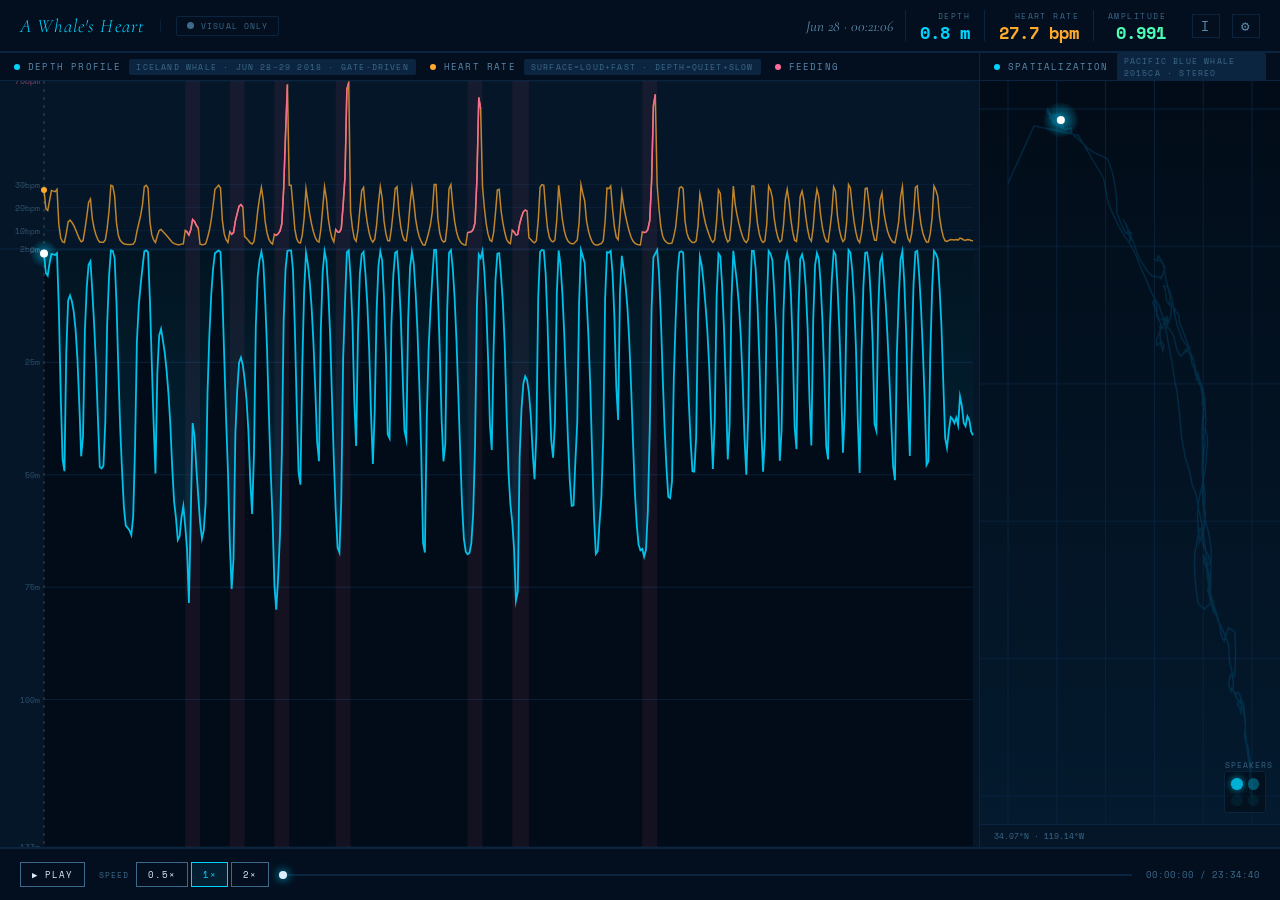
==== html/prototype.html @ 570243c6 "Start the A Whale's Heart repo with a GitHub Pages landing page The existing project (prototype, Sup" ====
<!DOCTYPE html>
<html lang="en">
<head>
<meta charset="UTF-8">
<title>A Whale's Heart — v0.12</title>
<link rel="preconnect" href="https://fonts.googleapis.com">
<link href="https://fonts.googleapis.com/css2?family=Cormorant+Garamond:ital,wght@0,300;1,300;1,400&family=Space+Mono:wght@400;700&display=swap" rel="stylesheet">
<style>
:root{
  --bg:#020c18;--surface:#030f1f;--panel:#041628;--border:#0b2540;
  --cyan:#00d4ff;--cyan-lo:rgba(0,212,255,.08);
  --amber:#ffaa2c;--amber-lo:rgba(255,170,44,.08);
  --green:#4dffb4;--lunge:#ff6b9d;
  --white:#ddeeff;--muted:#3d6a8a;--label:#5a8aaa;
}
*{margin:0;padding:0;box-sizing:border-box}
html,body{width:100vw;height:100vh;overflow:hidden;background:var(--bg);color:var(--white);
  font-family:'Space Mono',monospace;font-size:11px}
#app{display:grid;grid-template-rows:52px 1fr 52px;grid-template-columns:1fr 300px;
  height:100vh;gap:1px;background:var(--border)}

header{grid-column:1/-1;background:var(--surface);display:flex;align-items:center;
  padding:0 20px;gap:12px;border-bottom:1px solid var(--border)}
h1{font-family:'Cormorant Garamond',serif;font-weight:300;font-size:19px;
  letter-spacing:.06em;white-space:nowrap}
h1 em{font-style:italic;color:var(--cyan)}
.pipe{color:var(--border)}
.sc-status{display:flex;align-items:center;gap:7px;padding:3px 10px;
  border:1px solid var(--border);border-radius:2px}
.sc-dot{width:7px;height:7px;border-radius:50%;background:var(--muted);transition:background .4s}
.sc-dot.connecting{background:var(--amber);animation:blink 1s infinite}
.sc-dot.ready{background:var(--green)}
.sc-dot.error{background:var(--muted)}
.sc-lbl{font-size:8px;text-transform:uppercase;letter-spacing:.14em;color:var(--muted)}
@keyframes blink{0%,100%{opacity:1}50%{opacity:.25}}
#beat-ring{position:fixed;top:50%;left:50%;width:0;height:0;border-radius:50%;
  border:1px solid var(--amber);transform:translate(-50%,-50%);
  pointer-events:none;opacity:0;z-index:999}
@keyframes beatRing{0%{width:0;height:0;opacity:.7}100%{width:220px;height:220px;opacity:0}}
.lunge-badge{display:none;align-items:center;gap:6px;padding:3px 10px;
  border:1px solid var(--lunge);border-radius:2px;background:rgba(255,107,157,.08)}
.lunge-badge.on{display:flex}
.lunge-dot{width:6px;height:6px;border-radius:50%;background:var(--lunge);animation:blink .4s infinite}
.lunge-txt{font-size:8px;text-transform:uppercase;letter-spacing:.14em;color:var(--lunge)}
.ts-block{margin-left:auto;font-family:'Cormorant Garamond',serif;
  font-style:italic;font-size:15px;color:var(--label)}
.live-stats{display:flex}
.stat{display:flex;flex-direction:column;align-items:flex-end;padding:0 14px;
  border-left:1px solid var(--border)}
.stat-l{font-size:8px;text-transform:uppercase;letter-spacing:.18em;color:var(--muted);margin-bottom:2px}
.stat-v{font-size:17px;font-weight:700;line-height:1;font-variant-numeric:tabular-nums}
#sv-depth{color:var(--cyan)}#sv-bpm{color:var(--amber)}#sv-amp{color:var(--green)}

.panel-wrap{display:flex;flex-direction:column;background:var(--panel);overflow:hidden;min-height:0}
.panel-bar{flex-shrink:0;height:28px;display:flex;align-items:center;padding:0 14px;gap:8px;
  background:var(--surface);border-bottom:1px solid var(--border);
  font-size:8.5px;text-transform:uppercase;letter-spacing:.14em;color:var(--label)}
.panel-bar .dot{width:6px;height:6px;border-radius:50%;flex-shrink:0}
.tag{background:var(--border);padding:2px 7px;border-radius:2px;font-size:8px;color:var(--muted)}
canvas{display:block;flex:1;min-height:0;width:100%;cursor:crosshair}
.map-foot{flex-shrink:0;padding:5px 14px;font-size:8px;color:var(--muted);
  border-top:1px solid var(--border)}

#controls{grid-column:1/-1;background:var(--surface);border-top:1px solid var(--border);
  display:flex;align-items:center;gap:14px;padding:0 20px}
button{background:none;border:1px solid var(--muted);color:var(--white);
  font-family:'Space Mono',monospace;font-size:9px;padding:5px 11px;
  cursor:pointer;letter-spacing:.1em;text-transform:uppercase;transition:all .12s;white-space:nowrap}
button:disabled{opacity:.3;cursor:not-allowed}
button:not(:disabled):hover{border-color:var(--cyan);color:var(--cyan)}
#btn-play.playing{border-color:var(--amber);color:var(--amber);background:var(--amber-lo)}
.row{display:flex;align-items:center;gap:3px}
.row-lbl{color:var(--muted);font-size:8px;text-transform:uppercase;
  letter-spacing:.13em;margin-right:4px;white-space:nowrap}
.spd.on{border-color:var(--cyan);color:var(--cyan);background:var(--cyan-lo)}
/* gate-display removed — debug log covers per-beat info */
#prog{flex:1;height:28px;position:relative;cursor:pointer;display:flex;align-items:center}
#prog-track{width:100%;height:2px;background:var(--border)}
#prog-fill{height:100%;background:linear-gradient(90deg,var(--cyan),var(--amber));width:0%}
#prog-head{position:absolute;top:50%;left:0%;width:8px;height:8px;border-radius:50%;
  background:var(--white);transform:translate(-50%,-50%);
  box-shadow:0 0 10px var(--cyan);pointer-events:none}
.t-lbl{font-size:8.5px;color:var(--muted);white-space:nowrap}

/* ── CONFIG PANEL ─────────────────────────────────────────── */
#gear-btn{background:none;border:1px solid var(--border);color:var(--label);
  font-size:14px;width:28px;height:24px;padding:0;cursor:pointer;
  display:flex;align-items:center;justify-content:center;transition:all .12s}
#gear-btn:hover{border-color:var(--cyan);color:var(--cyan)}
#gear-btn.on{border-color:var(--cyan);color:var(--cyan);background:var(--cyan-lo)}

#cfg-panel{position:fixed;top:52px;right:-360px;width:340px;height:calc(100vh - 52px - 52px);
  background:var(--panel);border-left:1px solid var(--border);
  transition:right .22s ease-out;z-index:900;display:flex;flex-direction:column;
  overflow-y:auto;overflow-x:hidden;font-size:10px}
#cfg-panel.on{right:0}
#cfg-panel .cfg-header{flex-shrink:0;padding:12px 16px 8px;
  border-bottom:1px solid var(--border);display:flex;align-items:center;
  justify-content:space-between}
#cfg-panel .cfg-title{font-family:'Cormorant Garamond',serif;font-style:italic;
  font-size:15px;color:var(--cyan);font-weight:400}
#cfg-panel .cfg-close{background:none;border:none;color:var(--muted);
  font-size:18px;cursor:pointer;padding:0 4px;line-height:1}
#cfg-panel .cfg-close:hover{color:var(--white)}

.cfg-section{padding:12px 16px;border-bottom:1px solid var(--border)}
.cfg-section h3{font-size:8.5px;text-transform:uppercase;letter-spacing:.16em;
  color:var(--label);margin-bottom:10px;font-weight:400}
.cfg-row{display:flex;align-items:center;margin-bottom:8px;gap:8px}
.cfg-row:last-child{margin-bottom:0}
.cfg-row label{flex:0 0 90px;font-size:9px;color:var(--muted);
  text-transform:uppercase;letter-spacing:.1em}
.cfg-row input[type=range]{flex:1;height:3px;-webkit-appearance:none;
  background:var(--border);outline:none;border-radius:2px}
.cfg-row input[type=range]::-webkit-slider-thumb{-webkit-appearance:none;
  width:12px;height:12px;border-radius:50%;background:var(--cyan);cursor:pointer;
  box-shadow:0 0 6px var(--cyan)}
.cfg-row .cfg-val{flex:0 0 48px;text-align:right;color:var(--white);
  font-variant-numeric:tabular-nums;font-size:10px}
.cfg-toggle{display:flex;gap:0;border:1px solid var(--border);border-radius:2px;
  overflow:hidden;flex:1}
.cfg-toggle button{flex:1;background:none;border:none;border-right:1px solid var(--border);
  color:var(--muted);font-family:'Space Mono',monospace;font-size:8.5px;
  padding:5px 6px;cursor:pointer;text-transform:uppercase;letter-spacing:.08em;
  transition:all .12s}
.cfg-toggle button:last-child{border-right:none}
.cfg-toggle button.on{background:var(--cyan-lo);color:var(--cyan)}
.cfg-toggle button:hover:not(.on){color:var(--white)}

.cfg-presets{display:flex;gap:6px;padding:12px 16px}
.cfg-presets button{flex:1;background:none;border:1px solid var(--border);
  color:var(--label);font-family:'Space Mono',monospace;font-size:8.5px;
  padding:6px 4px;cursor:pointer;text-transform:uppercase;letter-spacing:.1em;
  transition:all .12s}
.cfg-presets button:hover{border-color:var(--cyan);color:var(--cyan)}

/* ── INFO PANEL ───────────────────────────────────────────── */
#info-btn{background:none;border:1px solid var(--border);color:var(--label);
  font-size:13px;width:28px;height:24px;padding:0;cursor:pointer;
  display:flex;align-items:center;justify-content:center;transition:all .12s}
#info-btn:hover{border-color:var(--cyan);color:var(--cyan)}
#info-btn.on{border-color:var(--cyan);color:var(--cyan);background:var(--cyan-lo)}

#info-panel{position:fixed;top:52px;left:-400px;width:380px;height:calc(100vh - 52px - 52px);
  background:var(--panel);border-right:1px solid var(--border);
  transition:left .22s ease-out;z-index:900;display:flex;flex-direction:column;
  overflow-y:auto;overflow-x:hidden;font-size:10px}
#info-panel.on{left:0}

.info-p{font-family:'Cormorant Garamond',serif;font-style:italic;
  font-size:12.5px;line-height:1.65;color:var(--label);margin-bottom:8px}
.info-p:last-child{margin-bottom:0}
.info-p strong{font-style:normal;color:var(--white);font-weight:400}
.info-p em{font-style:normal;color:var(--cyan)}
.info-cite{font-size:9px;color:var(--muted);line-height:1.5;margin-top:6px}
.info-table{width:100%;border-collapse:collapse;margin:6px 0}
.info-table th,.info-table td{text-align:left;padding:3px 8px 3px 0;
  font-size:9px;border-bottom:1px solid var(--border)}
.info-table th{color:var(--muted);text-transform:uppercase;letter-spacing:.1em;font-weight:400}
.info-table td{color:var(--label)}
.info-table td.val{color:var(--white);font-variant-numeric:tabular-nums}
.info-mono{font-family:'Space Mono',monospace;font-size:9px;color:var(--muted);
  background:rgba(0,0,0,.25);padding:8px 10px;border-radius:2px;line-height:1.7;
  white-space:pre;margin:6px 0}

/* ── SPEAKER LED VIZ ──────────────────────────────────────── */
/* Lives in the bottom-right corner of the map panel. Each LED's
   opacity = that speaker's gain at the current spatX/spatY. */
#spk-viz{position:absolute;bottom:34px;right:14px;
  width:42px;height:42px;display:grid;
  grid-template-columns:1fr 1fr;grid-template-rows:1fr 1fr;
  gap:5px;padding:6px;background:rgba(0,0,0,.35);
  border:1px solid var(--border);border-radius:3px;pointer-events:none;
  opacity:.9;z-index:5}
.spk-led{border-radius:50%;background:var(--cyan);
  opacity:.08;transition:opacity .12s ease-out;
  box-shadow:0 0 0 0 rgba(0,212,255,0)}
.spk-led.active{box-shadow:0 0 6px 1px rgba(0,212,255,.6)}
.spk-lbl{position:absolute;top:-12px;left:0;right:0;text-align:center;
  font-size:7.5px;color:var(--muted);text-transform:uppercase;
  letter-spacing:.14em;white-space:nowrap}
.map-wrap{position:relative}  /* enable absolute positioning of #spk-viz */
</style>
</head>
<body>
<div id="beat-ring"></div>
<div id="app">

<header>
  <h1><em>A Whale's Heart</em></h1>
  <span class="pipe">|</span>
  <div class="sc-status">
    <div class="sc-dot connecting" id="sc-dot"></div>
    <span class="sc-lbl" id="sc-lbl">Waiting for SC</span>
  </div>
  <div class="lunge-badge" id="lunge-badge">
    <div class="lunge-dot"></div>
    <span class="lunge-txt">Feeding · bpm ×2.5</span>
  </div>
  <div class="ts-block" id="ts-block">Jun 28 · 00:21:06</div>
  <div class="live-stats">
    <div class="stat"><span class="stat-l">Depth</span><span class="stat-v" id="sv-depth">0.0 m</span></div>
    <div class="stat"><span class="stat-l">Heart Rate</span><span class="stat-v" id="sv-bpm">30.0 bpm</span></div>
    <div class="stat"><span class="stat-l">Amplitude</span><span class="stat-v" id="sv-amp">1.000</span></div>
  </div>
  <button id="info-btn" title="About this piece">i</button>
  <button id="gear-btn" title="Mapping config">⚙</button>
</header>

<!-- ── INFO PANEL ───────────────────────────────────────────── -->
<aside id="info-panel">
  <div class="cfg-header">
    <span class="cfg-title">About</span>
    <button class="cfg-close" id="info-close">×</button>
  </div>

  <div class="cfg-section">
    <h3>The Piece</h3>
    <p class="info-p">
      <strong>A Whale's Heart</strong> is a data-driven sound installation that
      sonifies the diving behaviour of a whale using real biologging data. The
      depth of the whale drives all sonic parameters: amplitude, heart rate, and
      pitch. The piece explores <em>fragility</em>, <em>scale</em>, and the
      physiology of the largest animal on Earth.
    </p>
    <p class="info-p">
      As the whale descends, its heart slows to as few as 2 beats per minute,
      the sound fades to near silence, and the pitch drops. At the surface the
      heart races, the beat is loud and bright. You are listening to 27 hours
      of a whale's life.
    </p>
  </div>

  <div class="cfg-section">
    <h3>Playback</h3>
    <p class="info-p">
      The dataset spans <strong>23 hours 34 minutes</strong> of continuous diving
      recorded at 1 Hz (one depth sample per second), subsampled to every 10 seconds
      for sonification (8,488 frames).
    </p>
    <table class="info-table">
      <tr><th>Speed</th><th>Wall-clock duration</th><th>1 data-second =</th></tr>
      <tr><td>0.5×</td><td class="val">47h 09m</td><td class="val">20 real seconds</td></tr>
      <tr><td>1×</td><td class="val">23h 34m</td><td class="val">10 real seconds</td></tr>
      <tr><td>2×</td><td class="val">11h 47m</td><td class="val">5 real seconds</td></tr>
    </table>
    <p class="info-p">
      Speed only scrolls the depth curve. The heartbeat tempo is
      <em>speed-independent</em> — it always matches the whale's actual
      physiological rhythm at the current depth.
    </p>
  </div>

  <div class="cfg-section">
    <h3>Heart Rate Science</h3>
    <p class="info-p">
      Based on Goldbogen et al. (2019), who attached an ECG recorder to a
      free-diving blue whale in Monterey Bay — the first direct measurement of
      heart rate in the world's largest animal.
    </p>
    <table class="info-table">
      <tr><th>State</th><th>Heart rate</th></tr>
      <tr><td>Diving (typical)</td><td class="val">4 - 8 bpm</td></tr>
      <tr><td>Diving (minimum)</td><td class="val">2 bpm</td></tr>
      <tr><td>Surface recovery</td><td class="val">25 - 37 bpm</td></tr>
      <tr><td>Feeding lunge spike</td><td class="val">×2.5 above diving min</td></tr>
    </table>
    <p class="info-p">
      This installation maps depth to beat <em>interval</em> (time between beats),
      not BPM directly. The silence between beats grows proportionally with depth —
      which is what a listener perceives. The aortic arch acts as a hydraulic buffer
      between the slow, irregular heartbeats.
    </p>
    <p class="info-cite">
      Goldbogen, J.A. et al. (2019). Extreme bradycardia and tachycardia in the
      world's largest animal. PNAS, 116(50), 25329-25332.
    </p>
  </div>

  <div class="cfg-section">
    <h3>Feeding Lunges</h3>
    <p class="info-p">
      Blue whales are lunge feeders — they accelerate into dense patches of krill
      with their mouths open, engulfing up to 80,000 litres of water in a single
      gulp. Each lunge requires enormous cardiac output.
    </p>
    <p class="info-p">
      Detection heuristic: <em>depth > 65m</em> and <em>ascending > 2m per
      10-second sample</em>. When a lunge is detected, the heart rate spikes
      <strong>×2.5</strong> (capped at 75 bpm). Amplitude is deliberately
      unchanged — the energetic burst of feeding is felt as rhythm acceleration
      only, not volume change.
    </p>
  </div>

  <div class="cfg-section">
    <h3>Sonification Mapping</h3>
    <table class="info-table">
      <tr><th>Parameter</th><th>Surface (0m)</th><th>Deep (133m)</th></tr>
      <tr><td>Heart rate</td><td class="val">30 bpm (2s)</td><td class="val">2 bpm (30s)</td></tr>
      <tr><td>Amplitude</td><td class="val">1.000 (loud)</td><td class="val">0.048 (near silent)</td></tr>
      <tr><td>Pitch / rate</td><td class="val">1.00× (normal)</td><td class="val">0.26× (low + slow)</td></tr>
      <tr><td>Lunge BPM</td><td class="val" colspan="2">×2.5, amplitude unchanged</td></tr>
    </table>
    <p class="info-p">
      All parameters are configurable in real time via the <em>⚙ Mapping</em> panel.
    </p>
  </div>

  <div class="cfg-section">
    <h3>Data Sources</h3>
    <p class="info-p">
      <strong>Sound layer</strong> — Icelandic whale, 1 Hz depth time series,
      June 28-29 2018 (27 hours, 97,321 samples). Maximum depth 133.4m.
      Source: IcelandData/whale_depth.xlsx.
    </p>
    <p class="info-p">
      <strong>Spatial layer</strong> — Pacific blue whale GPS track
      (2015CA-MK10-00838, female, ~70ft, Point Mugu CA, July-August 2015,
      516 fixes after cleaning). Temporary placeholder until Iceland GPS data
      is obtained. Drives stereo L/R panning.
    </p>
    <p class="info-cite">
      Blue and Fin Whale Movements, California 2014-2017 + Oregon 2018.
      DOI: 10.24431/rw1k463. PI: Daniel Palacios + Bruce Mate,
      Marine Mammal Institute, Oregon State University.
    </p>
  </div>

  <div class="cfg-section">
    <h3>Speaker Layout</h3>
    <div class="info-mono">        Front
    [0] FL    FR [1]
         ↑ whale ↑
    [2] RL    RR [3]
        Rear</div>
    <p class="info-p">
      Designed for 4-channel playback via UMC404HD. Currently running in
      <em>stereo mode</em> (channels 0/1) with GPS-driven L/R panning.
      Quad and ambisonics expansion planned.
    </p>
  </div>

  <div class="cfg-section">
    <h3>Credits</h3>
    <p class="info-p">
      <strong>Data</strong> — Daniel Palacios, Bruce Mate, Tomas Follett;
      Marine Mammal Institute, Oregon State University.
    </p>
    <p class="info-p">
      <strong>Science</strong> — Goldbogen, J.A. et al. (2019), PNAS.
    </p>
    <p class="info-p">
      <strong>Development</strong> — Built with Claude.ai (Sonnet 4.6)
      and Claude Code.
    </p>
  </div>
</aside>

<!-- ── CONFIG PANEL ─────────────────────────────────────────── -->
<aside id="cfg-panel">
  <div class="cfg-header">
    <span class="cfg-title">Mapping</span>
    <button class="cfg-close" id="cfg-close">×</button>
  </div>

  <div class="cfg-section">
    <h3>Timing</h3>
    <div class="cfg-row">
      <label>Mode</label>
      <div class="cfg-toggle" data-cfg="timing.mode">
        <button data-v="bpm">BPM-driven</button>
        <button data-v="fixed">Fixed interval</button>
      </div>
    </div>
    <div class="cfg-row" data-show="timing.mode=fixed">
      <label>Interval (s)</label>
      <input type="range" data-cfg="timing.fixedSeconds" min="0.25" max="30" step="0.25">
      <span class="cfg-val"></span>
    </div>
  </div>

  <div class="cfg-section">
    <h3>Heart Rate (BPM)</h3>
    <div class="cfg-row">
      <label>Curve</label>
      <div class="cfg-toggle" data-cfg="bpm.curve">
        <button data-v="interval">Interval-linear</button>
        <button data-v="linear">BPM-linear</button>
      </div>
    </div>
    <div class="cfg-row">
      <label>At surface</label>
      <input type="range" data-cfg="bpm.surface" min="5" max="80" step="0.5">
      <span class="cfg-val"></span>
    </div>
    <div class="cfg-row">
      <label>At depth</label>
      <input type="range" data-cfg="bpm.depth" min="0.5" max="30" step="0.5">
      <span class="cfg-val"></span>
    </div>
    <div class="cfg-row">
      <label>Lunge ×</label>
      <input type="range" data-cfg="bpm.lungeMult" min="1" max="5" step="0.1">
      <span class="cfg-val"></span>
    </div>
  </div>

  <div class="cfg-section">
    <h3>Amplitude</h3>
    <div class="cfg-row">
      <label>Direction</label>
      <div class="cfg-toggle" data-cfg="amp.direction">
        <button data-v="surface">Surface=loud</button>
        <button data-v="depth">Depth=loud</button>
      </div>
    </div>
    <div class="cfg-row">
      <label>Exponent</label>
      <input type="range" data-cfg="amp.exponent" min="0.3" max="3.5" step="0.1">
      <span class="cfg-val"></span>
    </div>
    <div class="cfg-row">
      <label>Min</label>
      <input type="range" data-cfg="amp.min" min="0" max="1" step="0.01">
      <span class="cfg-val"></span>
    </div>
    <div class="cfg-row">
      <label>Max</label>
      <input type="range" data-cfg="amp.max" min="0" max="1" step="0.01">
      <span class="cfg-val"></span>
    </div>
    <div class="cfg-row">
      <label>Lunge boost</label>
      <input type="range" data-cfg="amp.lungeBoost" min="0" max="0.5" step="0.01">
      <span class="cfg-val"></span>
    </div>
  </div>

  <div class="cfg-section">
    <h3>Pitch / Rate</h3>
    <div class="cfg-row">
      <label>Enable</label>
      <div class="cfg-toggle" data-cfg="rate.enabled">
        <button data-v="true">On</button>
        <button data-v="false">Off</button>
      </div>
    </div>
    <div class="cfg-row">
      <label>At surface</label>
      <input type="range" data-cfg="rate.surface" min="0.3" max="2.0" step="0.01">
      <span class="cfg-val"></span>
    </div>
    <div class="cfg-row">
      <label>At depth</label>
      <input type="range" data-cfg="rate.depth" min="0.1" max="2.0" step="0.01">
      <span class="cfg-val"></span>
    </div>
    <div class="cfg-row">
      <label>Floor</label>
      <input type="range" data-cfg="rate.floor" min="0.05" max="0.5" step="0.01">
      <span class="cfg-val"></span>
    </div>
  </div>

  <div class="cfg-section">
    <h3>Spatialization</h3>
    <div class="cfg-row">
      <label>Speakers</label>
      <div class="cfg-toggle" data-cfg="spatial.mode">
        <button data-v="stereo">Stereo</button>
        <button data-v="quad">Quad</button>
      </div>
    </div>
  </div>

  <div class="cfg-section">
    <h3>Debug</h3>
    <div class="cfg-row">
      <label>Console log</label>
      <div class="cfg-toggle" data-cfg="debug">
        <button data-v="true">On</button>
        <button data-v="false">Off</button>
      </div>
    </div>
  </div>

  <div class="cfg-presets">
    <button data-preset="default">Default</button>
    <button data-preset="demo">Demo fast</button>
    <button data-preset="deep">Deep</button>
  </div>
</aside>

<div class="panel-wrap" id="depth-wrap">
  <div class="panel-bar">
    <div class="dot" style="background:var(--cyan)"></div>Depth Profile
    <span class="tag">Iceland Whale · Jun 28–29 2018 · gate-driven</span>
    <div class="dot" style="background:var(--amber);margin-left:6px"></div>Heart Rate
    <span class="tag">surface=loud+fast · depth=quiet+slow</span>
    <div class="dot" style="background:var(--lunge);margin-left:6px"></div>Feeding
  </div>
  <canvas id="depth-canvas"></canvas>
</div>

<div class="panel-wrap map-wrap" id="map-wrap">
  <div class="panel-bar">
    <div class="dot" style="background:var(--cyan)"></div>Spatialization
    <span class="tag" id="spk-mode-tag">Pacific Blue Whale 2015CA · stereo</span>
  </div>
  <canvas id="map-canvas"></canvas>
  <div id="spk-viz" title="Speaker activity">
    <div class="spk-lbl">Speakers</div>
    <div class="spk-led" id="spk-fl" data-pos="FL"></div>
    <div class="spk-led" id="spk-fr" data-pos="FR"></div>
    <div class="spk-led" id="spk-rl" data-pos="RL"></div>
    <div class="spk-led" id="spk-rr" data-pos="RR"></div>
  </div>
  <div class="map-foot" id="map-foot">34.03°N · 119.59°W</div>
</div>

<div id="controls">
  <button id="btn-play" disabled>▶  Play</button>
  <div class="row">
    <span class="row-lbl">Speed</span>
    <button class="spd" data-s="0.5">0.5×</button>
    <button class="spd on" data-s="1">1×</button>
    <button class="spd" data-s="2">2×</button>
  </div>
  <div id="prog">
    <div id="prog-track"><div id="prog-fill"></div></div>
    <div id="prog-head"></div>
  </div>
  <span class="t-lbl" id="t-lbl">00:00:00 / 23:34:40</span>
</div>

</div>
<script>
// ── DATA ──────────────────────────────────────────────────────
const DEPTH_RAW = [{"ts":"Jun 28 \u00b7 00:21:06","depth":0.8,"lunge":0},{"ts":"Jun 28 \u00b7 00:21:16","depth":5.1,"lunge":0},{"ts":"Jun 28 \u00b7 00:21:26","depth":5.7,"lunge":0},{"ts":"Jun 28 \u00b7 00:21:36","depth":2.9,"lunge":0},{"ts":"Jun 28 \u00b7 00:21:46","depth":0.9,"lunge":0},{"ts":"Jun 28 \u00b7 00:22:02","depth":1.0,"lunge":0},{"ts":"Jun 28 \u00b7 00:22:19","depth":1.1,"lunge":0},{"ts":"Jun 28 \u00b7 00:22:34","depth":0.7,"lunge":0},{"ts":"Jun 28 \u00b7 00:22:49","depth":13.2,"lunge":0},{"ts":"Jun 28 \u00b7 00:22:59","depth":32.4,"lunge":0},{"ts":"Jun 28 \u00b7 00:23:09","depth":46.6,"lunge":0},{"ts":"Jun 28 \u00b7 00:23:19","depth":49.2,"lunge":0},{"ts":"Jun 28 \u00b7 00:23:29","depth":22.6,"lunge":0},{"ts":"Jun 28 \u00b7 00:23:39","depth":11.2,"lunge":0},{"ts":"Jun 28 \u00b7 00:23:49","depth":10.1,"lunge":0},{"ts":"Jun 28 \u00b7 00:23:59","depth":11.4,"lunge":0},{"ts":"Jun 28 \u00b7 00:24:09","depth":13.7,"lunge":0},{"ts":"Jun 28 \u00b7 00:24:19","depth":17.7,"lunge":0},{"ts":"Jun 28 \u00b7 00:24:29","depth":24.3,"lunge":0},{"ts":"Jun 28 \u00b7 00:24:39","depth":34.4,"lunge":0},{"ts":"Jun 28 \u00b7 00:24:49","depth":45.9,"lunge":0},{"ts":"Jun 28 \u00b7 00:24:59","depth":41.5,"lunge":0},{"ts":"Jun 28 \u00b7 00:25:09","depth":18.0,"lunge":0},{"ts":"Jun 28 \u00b7 00:25:19","depth":8.3,"lunge":0},{"ts":"Jun 28 \u00b7 00:25:29","depth":3.3,"lunge":0},{"ts":"Jun 28 \u00b7 00:25:47","depth":2.5,"lunge":0},{"ts":"Jun 28 \u00b7 00:25:57","depth":9.2,"lunge":0},{"ts":"Jun 28 \u00b7 00:26:07","depth":16.7,"lunge":0},{"ts":"Jun 28 \u00b7 00:26:17","depth":25.7,"lunge":0},{"ts":"Jun 28 \u00b7 00:26:27","depth":37.3,"lunge":0},{"ts":"Jun 28 \u00b7 00:26:37","depth":48.3,"lunge":0},{"ts":"Jun 28 \u00b7 00:26:47","depth":48.6,"lunge":0},{"ts":"Jun 28 \u00b7 00:26:57","depth":48.0,"lunge":0},{"ts":"Jun 28 \u00b7 00:27:07","depth":38.2,"lunge":0},{"ts":"Jun 28 \u00b7 00:27:17","depth":16.5,"lunge":0},{"ts":"Jun 28 \u00b7 00:27:27","depth":5.9,"lunge":0},{"ts":"Jun 28 \u00b7 00:27:37","depth":0.1,"lunge":0},{"ts":"Jun 28 \u00b7 00:28:02","depth":0.2,"lunge":0},{"ts":"Jun 28 \u00b7 00:28:26","depth":1.8,"lunge":0},{"ts":"Jun 28 \u00b7 00:28:36","depth":11.6,"lunge":0},{"ts":"Jun 28 \u00b7 00:28:46","depth":26.4,"lunge":0},{"ts":"Jun 28 \u00b7 00:28:56","depth":39.6,"lunge":0},{"ts":"Jun 28 \u00b7 00:29:06","depth":49.1,"lunge":0},{"ts":"Jun 28 \u00b7 00:29:16","depth":57.2,"lunge":0},{"ts":"Jun 28 \u00b7 00:29:26","depth":61.3,"lunge":0},{"ts":"Jun 28 \u00b7 00:29:36","depth":61.8,"lunge":0},{"ts":"Jun 28 \u00b7 00:29:46","depth":62.4,"lunge":0},{"ts":"Jun 28 \u00b7 00:29:56","depth":63.4,"lunge":0},{"ts":"Jun 28 \u00b7 00:30:06","depth":59.3,"lunge":0},{"ts":"Jun 28 \u00b7 00:30:16","depth":43.8,"lunge":0},{"ts":"Jun 28 \u00b7 00:30:26","depth":20.3,"lunge":0},{"ts":"Jun 28 \u00b7 00:30:36","depth":12.3,"lunge":0},{"ts":"Jun 28 \u00b7 00:30:46","depth":7.8,"lunge":0},{"ts":"Jun 28 \u00b7 00:30:56","depth":3.9,"lunge":0},{"ts":"Jun 28 \u00b7 00:31:14","depth":0.3,"lunge":0},{"ts":"Jun 28 \u00b7 00:31:32","depth":0.1,"lunge":0},{"ts":"Jun 28 \u00b7 00:31:56","depth":0.5,"lunge":0},{"ts":"Jun 28 \u00b7 00:32:13","depth":11.1,"lunge":0},{"ts":"Jun 28 \u00b7 00:32:23","depth":25.1,"lunge":0},{"ts":"Jun 28 \u00b7 00:32:33","depth":38.5,"lunge":0},{"ts":"Jun 28 \u00b7 00:32:43","depth":49.7,"lunge":0},{"ts":"Jun 28 \u00b7 00:32:53","depth":27.3,"lunge":0},{"ts":"Jun 28 \u00b7 00:33:03","depth":19.0,"lunge":0},{"ts":"Jun 28 \u00b7 00:33:13","depth":17.6,"lunge":0},{"ts":"Jun 28 \u00b7 00:33:23","depth":20.1,"lunge":0},{"ts":"Jun 28 \u00b7 00:33:33","depth":22.9,"lunge":0},{"ts":"Jun 28 \u00b7 00:33:43","depth":26.9,"lunge":0},{"ts":"Jun 28 \u00b7 00:33:53","depth":32.0,"lunge":0},{"ts":"Jun 28 \u00b7 00:34:03","depth":38.9,"lunge":0},{"ts":"Jun 28 \u00b7 00:34:13","depth":48.4,"lunge":0},{"ts":"Jun 28 \u00b7 00:34:23","depth":55.9,"lunge":0},{"ts":"Jun 28 \u00b7 00:34:33","depth":59.5,"lunge":0},{"ts":"Jun 28 \u00b7 00:34:43","depth":64.5,"lunge":0},{"ts":"Jun 28 \u00b7 00:34:53","depth":63.7,"lunge":0},{"ts":"Jun 28 \u00b7 00:35:03","depth":59.5,"lunge":0},{"ts":"Jun 28 \u00b7 00:35:13","depth":57.0,"lunge":0},{"ts":"Jun 28 \u00b7 00:35:23","depth":61.4,"lunge":1},{"ts":"Jun 28 \u00b7 00:35:33","depth":66.7,"lunge":1},{"ts":"Jun 28 \u00b7 00:35:43","depth":78.5,"lunge":1},{"ts":"Jun 28 \u00b7 00:35:53","depth":58.8,"lunge":1},{"ts":"Jun 28 \u00b7 00:36:03","depth":38.5,"lunge":1},{"ts":"Jun 28 \u00b7 00:36:13","depth":41.4,"lunge":1},{"ts":"Jun 28 \u00b7 00:36:23","depth":48.6,"lunge":1},{"ts":"Jun 28 \u00b7 00:36:33","depth":54.7,"lunge":1},{"ts":"Jun 28 \u00b7 00:36:43","depth":60.6,"lunge":0},{"ts":"Jun 28 \u00b7 00:36:53","depth":64.2,"lunge":0},{"ts":"Jun 28 \u00b7 00:37:03","depth":62.3,"lunge":0},{"ts":"Jun 28 \u00b7 00:37:13","depth":56.2,"lunge":0},{"ts":"Jun 28 \u00b7 00:37:23","depth":31.9,"lunge":0},{"ts":"Jun 28 \u00b7 00:37:33","depth":18.9,"lunge":0},{"ts":"Jun 28 \u00b7 00:37:43","depth":10.0,"lunge":0},{"ts":"Jun 28 \u00b7 00:37:53","depth":4.2,"lunge":0},{"ts":"Jun 28 \u00b7 00:38:10","depth":0.7,"lunge":0},{"ts":"Jun 28 \u00b7 00:38:27","depth":0.4,"lunge":0},{"ts":"Jun 28 \u00b7 00:38:59","depth":0.1,"lunge":0},{"ts":"Jun 28 \u00b7 00:39:23","depth":0.5,"lunge":0},{"ts":"Jun 28 \u00b7 00:39:39","depth":10.2,"lunge":0},{"ts":"Jun 28 \u00b7 00:39:49","depth":23.8,"lunge":0},{"ts":"Jun 28 \u00b7 00:39:59","depth":37.5,"lunge":0},{"ts":"Jun 28 \u00b7 00:40:09","depth":49.2,"lunge":0},{"ts":"Jun 28 \u00b7 00:40:19","depth":65.1,"lunge":1},{"ts":"Jun 28 \u00b7 00:40:29","depth":75.4,"lunge":1},{"ts":"Jun 28 \u00b7 00:40:39","depth":68.7,"lunge":1},{"ts":"Jun 28 \u00b7 00:40:49","depth":40.8,"lunge":1},{"ts":"Jun 28 \u00b7 00:40:59","depth":31.2,"lunge":1},{"ts":"Jun 28 \u00b7 00:41:09","depth":25.0,"lunge":1},{"ts":"Jun 28 \u00b7 00:41:19","depth":23.9,"lunge":1},{"ts":"Jun 28 \u00b7 00:41:29","depth":25.6,"lunge":1},{"ts":"Jun 28 \u00b7 00:41:39","depth":28.9,"lunge":0},{"ts":"Jun 28 \u00b7 00:41:49","depth":33.3,"lunge":0},{"ts":"Jun 28 \u00b7 00:41:59","depth":40.2,"lunge":0},{"ts":"Jun 28 \u00b7 00:42:09","depth":51.3,"lunge":0},{"ts":"Jun 28 \u00b7 00:42:19","depth":58.7,"lunge":0},{"ts":"Jun 28 \u00b7 00:42:29","depth":45.7,"lunge":0},{"ts":"Jun 28 \u00b7 00:42:39","depth":16.9,"lunge":0},{"ts":"Jun 28 \u00b7 00:42:49","depth":6.0,"lunge":0},{"ts":"Jun 28 \u00b7 00:42:59","depth":2.3,"lunge":0},{"ts":"Jun 28 \u00b7 00:43:17","depth":0.4,"lunge":0},{"ts":"Jun 28 \u00b7 00:43:43","depth":2.7,"lunge":0},{"ts":"Jun 28 \u00b7 00:43:53","depth":10.7,"lunge":0},{"ts":"Jun 28 \u00b7 00:44:03","depth":21.5,"lunge":0},{"ts":"Jun 28 \u00b7 00:44:13","depth":36.1,"lunge":0},{"ts":"Jun 28 \u00b7 00:44:23","depth":49.1,"lunge":0},{"ts":"Jun 28 \u00b7 00:44:33","depth":59.6,"lunge":0},{"ts":"Jun 28 \u00b7 00:44:43","depth":74.6,"lunge":1},{"ts":"Jun 28 \u00b7 00:44:53","depth":80.0,"lunge":1},{"ts":"Jun 28 \u00b7 00:45:03","depth":73.0,"lunge":1},{"ts":"Jun 28 \u00b7 00:45:13","depth":63.4,"lunge":1},{"ts":"Jun 28 \u00b7 00:45:23","depth":45.4,"lunge":1},{"ts":"Jun 28 \u00b7 00:45:33","depth":15.6,"lunge":1},{"ts":"Jun 28 \u00b7 00:45:43","depth":4.2,"lunge":1},{"ts":"Jun 28 \u00b7 00:46:01","depth":0.2,"lunge":1},{"ts":"Jun 28 \u00b7 00:46:11","depth":0.1,"lunge":0},{"ts":"Jun 28 \u00b7 00:46:42","depth":0.1,"lunge":0},{"ts":"Jun 28 \u00b7 00:47:07","depth":4.4,"lunge":0},{"ts":"Jun 28 \u00b7 00:47:17","depth":17.3,"lunge":0},{"ts":"Jun 28 \u00b7 00:47:27","depth":34.4,"lunge":0},{"ts":"Jun 28 \u00b7 00:47:37","depth":49.4,"lunge":0},{"ts":"Jun 28 \u00b7 00:47:47","depth":52.2,"lunge":0},{"ts":"Jun 28 \u00b7 00:47:57","depth":25.9,"lunge":0},{"ts":"Jun 28 \u00b7 00:48:07","depth":9.2,"lunge":0},{"ts":"Jun 28 \u00b7 00:48:25","depth":0.6,"lunge":0},{"ts":"Jun 28 \u00b7 00:48:35","depth":3.1,"lunge":0},{"ts":"Jun 28 \u00b7 00:48:45","depth":7.0,"lunge":0},{"ts":"Jun 28 \u00b7 00:48:55","depth":12.6,"lunge":0},{"ts":"Jun 28 \u00b7 00:49:05","depth":20.5,"lunge":0},{"ts":"Jun 28 \u00b7 00:49:15","depth":30.9,"lunge":0},{"ts":"Jun 28 \u00b7 00:49:25","depth":42.7,"lunge":0},{"ts":"Jun 28 \u00b7 00:49:35","depth":47.0,"lunge":0},{"ts":"Jun 28 \u00b7 00:49:45","depth":17.5,"lunge":0},{"ts":"Jun 28 \u00b7 00:49:55","depth":4.9,"lunge":0},{"ts":"Jun 28 \u00b7 00:50:14","depth":0.3,"lunge":0},{"ts":"Jun 28 \u00b7 00:50:33","depth":2.4,"lunge":0},{"ts":"Jun 28 \u00b7 00:50:43","depth":9.2,"lunge":0},{"ts":"Jun 28 \u00b7 00:50:53","depth":18.8,"lunge":0},{"ts":"Jun 28 \u00b7 00:51:03","depth":33.0,"lunge":0},{"ts":"Jun 28 \u00b7 00:51:13","depth":46.7,"lunge":0},{"ts":"Jun 28 \u00b7 00:51:23","depth":58.0,"lunge":1},{"ts":"Jun 28 \u00b7 00:51:33","depth":66.2,"lunge":1},{"ts":"Jun 28 \u00b7 00:51:43","depth":67.3,"lunge":1},{"ts":"Jun 28 \u00b7 00:51:53","depth":55.6,"lunge":1},{"ts":"Jun 28 \u00b7 00:52:03","depth":24.3,"lunge":1},{"ts":"Jun 28 \u00b7 00:52:13","depth":11.7,"lunge":1},{"ts":"Jun 28 \u00b7 00:52:23","depth":0.5,"lunge":1},{"ts":"Jun 28 \u00b7 00:52:40","depth":0.1,"lunge":1},{"ts":"Jun 28 \u00b7 00:52:59","depth":6.1,"lunge":0},{"ts":"Jun 28 \u00b7 00:53:09","depth":16.2,"lunge":0},{"ts":"Jun 28 \u00b7 00:53:19","depth":33.6,"lunge":0},{"ts":"Jun 28 \u00b7 00:53:29","depth":43.6,"lunge":0},{"ts":"Jun 28 \u00b7 00:53:39","depth":18.0,"lunge":0},{"ts":"Jun 28 \u00b7 00:53:49","depth":5.3,"lunge":0},{"ts":"Jun 28 \u00b7 00:54:05","depth":0.9,"lunge":0},{"ts":"Jun 28 \u00b7 00:54:24","depth":0.4,"lunge":0},{"ts":"Jun 28 \u00b7 00:54:34","depth":5.3,"lunge":0},{"ts":"Jun 28 \u00b7 00:54:44","depth":11.9,"lunge":0},{"ts":"Jun 28 \u00b7 00:54:54","depth":22.1,"lunge":0},{"ts":"Jun 28 \u00b7 00:55:04","depth":36.4,"lunge":0},{"ts":"Jun 28 \u00b7 00:55:14","depth":47.6,"lunge":0},{"ts":"Jun 28 \u00b7 00:55:24","depth":35.9,"lunge":0},{"ts":"Jun 28 \u00b7 00:55:34","depth":13.7,"lunge":0},{"ts":"Jun 28 \u00b7 00:55:44","depth":3.5,"lunge":0},{"ts":"Jun 28 \u00b7 00:56:03","depth":0.3,"lunge":0},{"ts":"Jun 28 \u00b7 00:56:29","depth":2.3,"lunge":0},{"ts":"Jun 28 \u00b7 00:56:39","depth":10.6,"lunge":0},{"ts":"Jun 28 \u00b7 00:56:49","depth":23.2,"lunge":0},{"ts":"Jun 28 \u00b7 00:56:59","depth":41.0,"lunge":0},{"ts":"Jun 28 \u00b7 00:57:09","depth":41.9,"lunge":0},{"ts":"Jun 28 \u00b7 00:57:19","depth":16.3,"lunge":0},{"ts":"Jun 28 \u00b7 00:57:29","depth":5.7,"lunge":0},{"ts":"Jun 28 \u00b7 00:57:39","depth":0.6,"lunge":0},{"ts":"Jun 28 \u00b7 00:58:06","depth":0.3,"lunge":0},{"ts":"Jun 28 \u00b7 00:58:16","depth":6.1,"lunge":0},{"ts":"Jun 28 \u00b7 00:58:26","depth":14.7,"lunge":0},{"ts":"Jun 28 \u00b7 00:58:36","depth":27.5,"lunge":0},{"ts":"Jun 28 \u00b7 00:58:46","depth":40.1,"lunge":0},{"ts":"Jun 28 \u00b7 00:58:56","depth":42.1,"lunge":0},{"ts":"Jun 28 \u00b7 00:59:06","depth":15.4,"lunge":0},{"ts":"Jun 28 \u00b7 00:59:16","depth":3.9,"lunge":0},{"ts":"Jun 28 \u00b7 00:59:34","depth":0.4,"lunge":0},{"ts":"Jun 28 \u00b7 00:59:52","depth":3.0,"lunge":0},{"ts":"Jun 28 \u00b7 01:00:02","depth":9.4,"lunge":0},{"ts":"Jun 28 \u00b7 01:00:12","depth":18.1,"lunge":0},{"ts":"Jun 28 \u00b7 01:00:22","depth":30.0,"lunge":0},{"ts":"Jun 28 \u00b7 01:00:32","depth":44.5,"lunge":0},{"ts":"Jun 28 \u00b7 01:00:42","depth":65.1,"lunge":0},{"ts":"Jun 28 \u00b7 01:00:52","depth":67.3,"lunge":0},{"ts":"Jun 28 \u00b7 01:01:02","depth":37.7,"lunge":0},{"ts":"Jun 28 \u00b7 01:01:12","depth":22.0,"lunge":0},{"ts":"Jun 28 \u00b7 01:01:22","depth":13.2,"lunge":0},{"ts":"Jun 28 \u00b7 01:01:32","depth":6.1,"lunge":0},{"ts":"Jun 28 \u00b7 01:01:49","depth":0.0,"lunge":0},{"ts":"Jun 28 \u00b7 01:02:07","depth":0.0,"lunge":0},{"ts":"Jun 28 \u00b7 01:02:24","depth":9.3,"lunge":0},{"ts":"Jun 28 \u00b7 01:02:34","depth":22.4,"lunge":0},{"ts":"Jun 28 \u00b7 01:02:44","depth":37.8,"lunge":0},{"ts":"Jun 28 \u00b7 01:02:54","depth":47.0,"lunge":0},{"ts":"Jun 28 \u00b7 01:03:04","depth":43.1,"lunge":0},{"ts":"Jun 28 \u00b7 01:03:14","depth":13.5,"lunge":0},{"ts":"Jun 28 \u00b7 01:03:24","depth":0.6,"lunge":0},{"ts":"Jun 28 \u00b7 01:03:53","depth":0.0,"lunge":0},{"ts":"Jun 28 \u00b7 01:04:13","depth":4.1,"lunge":0},{"ts":"Jun 28 \u00b7 01:04:23","depth":10.7,"lunge":0},{"ts":"Jun 28 \u00b7 01:04:33","depth":20.1,"lunge":0},{"ts":"Jun 28 \u00b7 01:04:43","depth":32.3,"lunge":0},{"ts":"Jun 28 \u00b7 01:04:53","depth":45.0,"lunge":0},{"ts":"Jun 28 \u00b7 01:05:03","depth":56.8,"lunge":0},{"ts":"Jun 28 \u00b7 01:05:13","depth":64.3,"lunge":0},{"ts":"Jun 28 \u00b7 01:05:23","depth":67.1,"lunge":0},{"ts":"Jun 28 \u00b7 01:05:33","depth":67.7,"lunge":1},{"ts":"Jun 28 \u00b7 01:05:43","depth":67.4,"lunge":1},{"ts":"Jun 28 \u00b7 01:05:53","depth":65.2,"lunge":1},{"ts":"Jun 28 \u00b7 01:06:03","depth":58.6,"lunge":1},{"ts":"Jun 28 \u00b7 01:06:13","depth":43.4,"lunge":1},{"ts":"Jun 28 \u00b7 01:06:23","depth":12.5,"lunge":1},{"ts":"Jun 28 \u00b7 01:06:33","depth":1.0,"lunge":1},{"ts":"Jun 28 \u00b7 01:06:50","depth":1.8,"lunge":1},{"ts":"Jun 28 \u00b7 01:07:00","depth":0.2,"lunge":0},{"ts":"Jun 28 \u00b7 01:07:19","depth":4.8,"lunge":0},{"ts":"Jun 28 \u00b7 01:07:29","depth":12.5,"lunge":0},{"ts":"Jun 28 \u00b7 01:07:39","depth":24.2,"lunge":0},{"ts":"Jun 28 \u00b7 01:07:49","depth":38.9,"lunge":0},{"ts":"Jun 28 \u00b7 01:07:59","depth":44.5,"lunge":0},{"ts":"Jun 28 \u00b7 01:08:09","depth":21.7,"lunge":0},{"ts":"Jun 28 \u00b7 01:08:19","depth":6.6,"lunge":0},{"ts":"Jun 28 \u00b7 01:08:37","depth":0.8,"lunge":0},{"ts":"Jun 28 \u00b7 01:08:55","depth":0.7,"lunge":0},{"ts":"Jun 28 \u00b7 01:09:05","depth":5.8,"lunge":0},{"ts":"Jun 28 \u00b7 01:09:15","depth":12.0,"lunge":0},{"ts":"Jun 28 \u00b7 01:09:25","depth":21.6,"lunge":0},{"ts":"Jun 28 \u00b7 01:09:35","depth":36.9,"lunge":0},{"ts":"Jun 28 \u00b7 01:09:45","depth":49.5,"lunge":0},{"ts":"Jun 28 \u00b7 01:09:55","depth":56.5,"lunge":0},{"ts":"Jun 28 \u00b7 01:10:05","depth":60.5,"lunge":1},{"ts":"Jun 28 \u00b7 01:10:15","depth":66.5,"lunge":1},{"ts":"Jun 28 \u00b7 01:10:25","depth":78.0,"lunge":1},{"ts":"Jun 28 \u00b7 01:10:35","depth":76.0,"lunge":1},{"ts":"Jun 28 \u00b7 01:10:45","depth":45.8,"lunge":1},{"ts":"Jun 28 \u00b7 01:10:55","depth":35.3,"lunge":1},{"ts":"Jun 28 \u00b7 01:11:05","depth":29.7,"lunge":1},{"ts":"Jun 28 \u00b7 01:11:15","depth":28.1,"lunge":1},{"ts":"Jun 28 \u00b7 01:11:25","depth":28.9,"lunge":1},{"ts":"Jun 28 \u00b7 01:11:35","depth":31.7,"lunge":0},{"ts":"Jun 28 \u00b7 01:11:45","depth":37.0,"lunge":0},{"ts":"Jun 28 \u00b7 01:11:55","depth":44.9,"lunge":0},{"ts":"Jun 28 \u00b7 01:12:05","depth":51.0,"lunge":0},{"ts":"Jun 28 \u00b7 01:12:15","depth":41.1,"lunge":0},{"ts":"Jun 28 \u00b7 01:12:25","depth":10.4,"lunge":0},{"ts":"Jun 28 \u00b7 01:12:35","depth":0.4,"lunge":0},{"ts":"Jun 28 \u00b7 01:13:01","depth":0.0,"lunge":0},{"ts":"Jun 28 \u00b7 01:13:19","depth":0.1,"lunge":0},{"ts":"Jun 28 \u00b7 01:13:44","depth":5.3,"lunge":0},{"ts":"Jun 28 \u00b7 01:13:54","depth":16.3,"lunge":0},{"ts":"Jun 28 \u00b7 01:14:04","depth":31.1,"lunge":0},{"ts":"Jun 28 \u00b7 01:14:14","depth":42.3,"lunge":0},{"ts":"Jun 28 \u00b7 01:14:24","depth":46.2,"lunge":0},{"ts":"Jun 28 \u00b7 01:14:34","depth":38.3,"lunge":0},{"ts":"Jun 28 \u00b7 01:14:44","depth":9.7,"lunge":0},{"ts":"Jun 28 \u00b7 01:15:12","depth":0.1,"lunge":0},{"ts":"Jun 28 \u00b7 01:15:45","depth":3.3,"lunge":0},{"ts":"Jun 28 \u00b7 01:15:55","depth":9.7,"lunge":0},{"ts":"Jun 28 \u00b7 01:16:05","depth":18.7,"lunge":0},{"ts":"Jun 28 \u00b7 01:16:15","depth":30.5,"lunge":0},{"ts":"Jun 28 \u00b7 01:16:25","depth":42.3,"lunge":0},{"ts":"Jun 28 \u00b7 01:16:35","depth":51.4,"lunge":0},{"ts":"Jun 28 \u00b7 01:16:45","depth":56.9,"lunge":0},{"ts":"Jun 28 \u00b7 01:16:55","depth":56.8,"lunge":0},{"ts":"Jun 28 \u00b7 01:17:05","depth":47.0,"lunge":0},{"ts":"Jun 28 \u00b7 01:17:15","depth":38.3,"lunge":0},{"ts":"Jun 28 \u00b7 01:17:25","depth":11.7,"lunge":0},{"ts":"Jun 28 \u00b7 01:17:42","depth":0.0,"lunge":0},{"ts":"Jun 28 \u00b7 01:17:52","depth":1.4,"lunge":0},{"ts":"Jun 28 \u00b7 01:18:10","depth":2.9,"lunge":0},{"ts":"Jun 28 \u00b7 01:18:20","depth":10.6,"lunge":0},{"ts":"Jun 28 \u00b7 01:18:30","depth":19.0,"lunge":0},{"ts":"Jun 28 \u00b7 01:18:40","depth":30.3,"lunge":0},{"ts":"Jun 28 \u00b7 01:18:50","depth":45.3,"lunge":0},{"ts":"Jun 28 \u00b7 01:19:00","depth":59.3,"lunge":0},{"ts":"Jun 28 \u00b7 01:19:10","depth":67.6,"lunge":0},{"ts":"Jun 28 \u00b7 01:19:20","depth":67.0,"lunge":0},{"ts":"Jun 28 \u00b7 01:19:30","depth":60.7,"lunge":0},{"ts":"Jun 28 \u00b7 01:19:40","depth":54.9,"lunge":0},{"ts":"Jun 28 \u00b7 01:19:50","depth":41.6,"lunge":0},{"ts":"Jun 28 \u00b7 01:20:00","depth":10.9,"lunge":0},{"ts":"Jun 28 \u00b7 01:20:17","depth":0.5,"lunge":0},{"ts":"Jun 28 \u00b7 01:20:27","depth":0.6,"lunge":0},{"ts":"Jun 28 \u00b7 01:20:54","depth":0.2,"lunge":0},{"ts":"Jun 28 \u00b7 01:21:11","depth":5.2,"lunge":0},{"ts":"Jun 28 \u00b7 01:21:21","depth":15.0,"lunge":0},{"ts":"Jun 28 \u00b7 01:21:31","depth":30.3,"lunge":0},{"ts":"Jun 28 \u00b7 01:21:41","depth":37.8,"lunge":0},{"ts":"Jun 28 \u00b7 01:21:51","depth":9.4,"lunge":0},{"ts":"Jun 28 \u00b7 01:22:09","depth":1.3,"lunge":0},{"ts":"Jun 28 \u00b7 01:22:19","depth":4.3,"lunge":0},{"ts":"Jun 28 \u00b7 01:22:29","depth":7.9,"lunge":0},{"ts":"Jun 28 \u00b7 01:22:39","depth":12.8,"lunge":0},{"ts":"Jun 28 \u00b7 01:22:49","depth":20.3,"lunge":0},{"ts":"Jun 28 \u00b7 01:22:59","depth":30.6,"lunge":0},{"ts":"Jun 28 \u00b7 01:23:09","depth":42.6,"lunge":0},{"ts":"Jun 28 \u00b7 01:23:19","depth":53.7,"lunge":0},{"ts":"Jun 28 \u00b7 01:23:29","depth":61.0,"lunge":0},{"ts":"Jun 28 \u00b7 01:23:39","depth":65.5,"lunge":0},{"ts":"Jun 28 \u00b7 01:23:49","depth":66.8,"lunge":0},{"ts":"Jun 28 \u00b7 01:23:59","depth":66.5,"lunge":1},{"ts":"Jun 28 \u00b7 01:24:09","depth":68.2,"lunge":1},{"ts":"Jun 28 \u00b7 01:24:19","depth":66.7,"lunge":1},{"ts":"Jun 28 \u00b7 01:24:29","depth":58.1,"lunge":1},{"ts":"Jun 28 \u00b7 01:24:39","depth":40.4,"lunge":1},{"ts":"Jun 28 \u00b7 01:24:49","depth":13.2,"lunge":1},{"ts":"Jun 28 \u00b7 01:24:59","depth":1.6,"lunge":1},{"ts":"Jun 28 \u00b7 01:25:16","depth":0.8,"lunge":1},{"ts":"Jun 28 \u00b7 01:25:34","depth":0.0,"lunge":0},{"ts":"Jun 28 \u00b7 01:25:58","depth":5.2,"lunge":0},{"ts":"Jun 28 \u00b7 01:26:08","depth":15.2,"lunge":0},{"ts":"Jun 28 \u00b7 01:26:18","depth":28.3,"lunge":0},{"ts":"Jun 28 \u00b7 01:26:28","depth":39.5,"lunge":0},{"ts":"Jun 28 \u00b7 01:26:38","depth":48.3,"lunge":0},{"ts":"Jun 28 \u00b7 01:26:48","depth":54.9,"lunge":0},{"ts":"Jun 28 \u00b7 01:26:58","depth":55.2,"lunge":0},{"ts":"Jun 28 \u00b7 01:27:08","depth":51.5,"lunge":0},{"ts":"Jun 28 \u00b7 01:27:18","depth":28.1,"lunge":0},{"ts":"Jun 28 \u00b7 01:27:28","depth":15.0,"lunge":0},{"ts":"Jun 28 \u00b7 01:27:38","depth":4.8,"lunge":0},{"ts":"Jun 28 \u00b7 01:27:56","depth":0.5,"lunge":0},{"ts":"Jun 28 \u00b7 01:28:14","depth":0.3,"lunge":0},{"ts":"Jun 28 \u00b7 01:28:47","depth":0.6,"lunge":0},{"ts":"Jun 28 \u00b7 01:28:57","depth":10.6,"lunge":0},{"ts":"Jun 28 \u00b7 01:29:07","depth":22.2,"lunge":0},{"ts":"Jun 28 \u00b7 01:29:17","depth":33.3,"lunge":0},{"ts":"Jun 28 \u00b7 01:29:27","depth":42.5,"lunge":0},{"ts":"Jun 28 \u00b7 01:29:37","depth":49.2,"lunge":0},{"ts":"Jun 28 \u00b7 01:29:47","depth":49.3,"lunge":0},{"ts":"Jun 28 \u00b7 01:29:57","depth":41.7,"lunge":0},{"ts":"Jun 28 \u00b7 01:30:07","depth":14.1,"lunge":0},{"ts":"Jun 28 \u00b7 01:30:17","depth":1.5,"lunge":0},{"ts":"Jun 28 \u00b7 01:30:35","depth":3.4,"lunge":0},{"ts":"Jun 28 \u00b7 01:30:45","depth":7.3,"lunge":0},{"ts":"Jun 28 \u00b7 01:30:55","depth":12.1,"lunge":0},{"ts":"Jun 28 \u00b7 01:31:05","depth":17.8,"lunge":0},{"ts":"Jun 28 \u00b7 01:31:15","depth":25.8,"lunge":0},{"ts":"Jun 28 \u00b7 01:31:25","depth":38.1,"lunge":0},{"ts":"Jun 28 \u00b7 01:31:35","depth":48.7,"lunge":0},{"ts":"Jun 28 \u00b7 01:31:45","depth":37.9,"lunge":0},{"ts":"Jun 28 \u00b7 01:31:55","depth":10.5,"lunge":0},{"ts":"Jun 28 \u00b7 01:32:05","depth":0.8,"lunge":0},{"ts":"Jun 28 \u00b7 01:32:42","depth":1.4,"lunge":0},{"ts":"Jun 28 \u00b7 01:32:52","depth":8.2,"lunge":0},{"ts":"Jun 28 \u00b7 01:33:02","depth":17.7,"lunge":0},{"ts":"Jun 28 \u00b7 01:33:12","depth":31.1,"lunge":0},{"ts":"Jun 28 \u00b7 01:33:22","depth":46.6,"lunge":0},{"ts":"Jun 28 \u00b7 01:33:32","depth":38.9,"lunge":0},{"ts":"Jun 28 \u00b7 01:33:42","depth":11.2,"lunge":0},{"ts":"Jun 28 \u00b7 01:33:59","depth":0.2,"lunge":0},{"ts":"Jun 28 \u00b7 01:34:09","depth":3.8,"lunge":0},{"ts":"Jun 28 \u00b7 01:34:19","depth":7.4,"lunge":0},{"ts":"Jun 28 \u00b7 01:34:29","depth":12.2,"lunge":0},{"ts":"Jun 28 \u00b7 01:34:39","depth":19.0,"lunge":0},{"ts":"Jun 28 \u00b7 01:34:49","depth":29.0,"lunge":0},{"ts":"Jun 28 \u00b7 01:34:59","depth":41.7,"lunge":0},{"ts":"Jun 28 \u00b7 01:35:09","depth":50.0,"lunge":0},{"ts":"Jun 28 \u00b7 01:35:19","depth":36.9,"lunge":0},{"ts":"Jun 28 \u00b7 01:35:29","depth":11.0,"lunge":0},{"ts":"Jun 28 \u00b7 01:35:39","depth":0.2,"lunge":0},{"ts":"Jun 28 \u00b7 01:35:57","depth":0.2,"lunge":0},{"ts":"Jun 28 \u00b7 01:36:25","depth":4.1,"lunge":0},{"ts":"Jun 28 \u00b7 01:36:35","depth":12.2,"lunge":0},{"ts":"Jun 28 \u00b7 01:36:45","depth":23.9,"lunge":0},{"ts":"Jun 28 \u00b7 01:36:55","depth":39.1,"lunge":0},{"ts":"Jun 28 \u00b7 01:37:05","depth":49.3,"lunge":0},{"ts":"Jun 28 \u00b7 01:37:15","depth":41.8,"lunge":0},{"ts":"Jun 28 \u00b7 01:37:25","depth":13.0,"lunge":0},{"ts":"Jun 28 \u00b7 01:37:43","depth":0.2,"lunge":0},{"ts":"Jun 28 \u00b7 01:37:53","depth":0.8,"lunge":0},{"ts":"Jun 28 \u00b7 01:38:20","depth":2.2,"lunge":0},{"ts":"Jun 28 \u00b7 01:38:30","depth":9.0,"lunge":0},{"ts":"Jun 28 \u00b7 01:38:40","depth":18.0,"lunge":0},{"ts":"Jun 28 \u00b7 01:38:50","depth":31.4,"lunge":0},{"ts":"Jun 28 \u00b7 01:39:00","depth":46.9,"lunge":0},{"ts":"Jun 28 \u00b7 01:39:10","depth":39.9,"lunge":0},{"ts":"Jun 28 \u00b7 01:39:20","depth":13.9,"lunge":0},{"ts":"Jun 28 \u00b7 01:39:30","depth":2.6,"lunge":0},{"ts":"Jun 28 \u00b7 01:39:47","depth":0.7,"lunge":0},{"ts":"Jun 28 \u00b7 01:40:05","depth":3.1,"lunge":0},{"ts":"Jun 28 \u00b7 01:40:15","depth":9.9,"lunge":0},{"ts":"Jun 28 \u00b7 01:40:25","depth":21.5,"lunge":0},{"ts":"Jun 28 \u00b7 01:40:35","depth":39.4,"lunge":0},{"ts":"Jun 28 \u00b7 01:40:45","depth":44.3,"lunge":0},{"ts":"Jun 28 \u00b7 01:40:55","depth":14.5,"lunge":0},{"ts":"Jun 28 \u00b7 01:41:05","depth":2.0,"lunge":0},{"ts":"Jun 28 \u00b7 01:41:22","depth":1.0,"lunge":0},{"ts":"Jun 28 \u00b7 01:41:41","depth":2.8,"lunge":0},{"ts":"Jun 28 \u00b7 01:41:51","depth":8.4,"lunge":0},{"ts":"Jun 28 \u00b7 01:42:01","depth":17.7,"lunge":0},{"ts":"Jun 28 \u00b7 01:42:11","depth":33.4,"lunge":0},{"ts":"Jun 28 \u00b7 01:42:21","depth":43.5,"lunge":0},{"ts":"Jun 28 \u00b7 01:42:31","depth":15.7,"lunge":0},{"ts":"Jun 28 \u00b7 01:42:41","depth":3.4,"lunge":0},{"ts":"Jun 28 \u00b7 01:42:58","depth":0.7,"lunge":0},{"ts":"Jun 28 \u00b7 01:43:17","depth":2.0,"lunge":0},{"ts":"Jun 28 \u00b7 01:43:27","depth":7.5,"lunge":0},{"ts":"Jun 28 \u00b7 01:43:37","depth":16.1,"lunge":0},{"ts":"Jun 28 \u00b7 01:43:47","depth":28.4,"lunge":0},{"ts":"Jun 28 \u00b7 01:43:57","depth":43.7,"lunge":0},{"ts":"Jun 28 \u00b7 01:44:07","depth":46.6,"lunge":0},{"ts":"Jun 28 \u00b7 01:44:17","depth":17.2,"lunge":0},{"ts":"Jun 28 \u00b7 01:44:27","depth":6.6,"lunge":0},{"ts":"Jun 28 \u00b7 01:44:37","depth":0.3,"lunge":0},{"ts":"Jun 28 \u00b7 01:45:07","depth":1.0,"lunge":0},{"ts":"Jun 28 \u00b7 01:45:17","depth":7.4,"lunge":0},{"ts":"Jun 28 \u00b7 01:45:27","depth":16.9,"lunge":0},{"ts":"Jun 28 \u00b7 01:45:37","depth":30.1,"lunge":0},{"ts":"Jun 28 \u00b7 01:45:47","depth":45.1,"lunge":0},{"ts":"Jun 28 \u00b7 01:45:57","depth":35.8,"lunge":0},{"ts":"Jun 28 \u00b7 01:46:07","depth":11.3,"lunge":0},{"ts":"Jun 28 \u00b7 01:46:17","depth":0.0,"lunge":0},{"ts":"Jun 28 \u00b7 01:46:34","depth":0.5,"lunge":0},{"ts":"Jun 28 \u00b7 01:46:52","depth":4.5,"lunge":0},{"ts":"Jun 28 \u00b7 01:47:02","depth":11.2,"lunge":0},{"ts":"Jun 28 \u00b7 01:47:12","depth":21.7,"lunge":0},{"ts":"Jun 28 \u00b7 01:47:22","depth":38.0,"lunge":0},{"ts":"Jun 28 \u00b7 01:47:32","depth":49.6,"lunge":0},{"ts":"Jun 28 \u00b7 01:47:42","depth":22.5,"lunge":0},{"ts":"Jun 28 \u00b7 01:47:52","depth":8.2,"lunge":0},{"ts":"Jun 28 \u00b7 01:48:09","depth":0.6,"lunge":0},{"ts":"Jun 28 \u00b7 01:48:19","depth":0.5,"lunge":0},{"ts":"Jun 28 \u00b7 01:48:46","depth":3.4,"lunge":0},{"ts":"Jun 28 \u00b7 01:48:56","depth":10.6,"lunge":0},{"ts":"Jun 28 \u00b7 01:49:06","depth":20.6,"lunge":0},{"ts":"Jun 28 \u00b7 01:49:16","depth":38.7,"lunge":0},{"ts":"Jun 28 \u00b7 01:49:26","depth":40.2,"lunge":0},{"ts":"Jun 28 \u00b7 01:49:36","depth":13.3,"lunge":0},{"ts":"Jun 28 \u00b7 01:49:46","depth":2.7,"lunge":0},{"ts":"Jun 28 \u00b7 01:50:06","depth":1.3,"lunge":0},{"ts":"Jun 28 \u00b7 01:50:16","depth":6.2,"lunge":0},{"ts":"Jun 28 \u00b7 01:50:26","depth":11.8,"lunge":0},{"ts":"Jun 28 \u00b7 01:50:36","depth":19.5,"lunge":0},{"ts":"Jun 28 \u00b7 01:50:46","depth":28.7,"lunge":0},{"ts":"Jun 28 \u00b7 01:50:56","depth":38.6,"lunge":0},{"ts":"Jun 28 \u00b7 01:51:06","depth":48.1,"lunge":0},{"ts":"Jun 28 \u00b7 01:51:16","depth":51.2,"lunge":0},{"ts":"Jun 28 \u00b7 01:51:26","depth":23.3,"lunge":0},{"ts":"Jun 28 \u00b7 01:51:36","depth":11.0,"lunge":0},{"ts":"Jun 28 \u00b7 01:51:46","depth":2.1,"lunge":0},{"ts":"Jun 28 \u00b7 01:52:16","depth":0.3,"lunge":0},{"ts":"Jun 28 \u00b7 01:52:35","depth":7.1,"lunge":0},{"ts":"Jun 28 \u00b7 01:52:45","depth":18.0,"lunge":0},{"ts":"Jun 28 \u00b7 01:52:55","depth":33.9,"lunge":0},{"ts":"Jun 28 \u00b7 01:53:05","depth":45.8,"lunge":0},{"ts":"Jun 28 \u00b7 01:53:15","depth":23.1,"lunge":0},{"ts":"Jun 28 \u00b7 01:53:25","depth":7.6,"lunge":0},{"ts":"Jun 28 \u00b7 01:53:43","depth":0.4,"lunge":0},{"ts":"Jun 28 \u00b7 01:54:02","depth":0.2,"lunge":0},{"ts":"Jun 28 \u00b7 01:54:12","depth":5.4,"lunge":0},{"ts":"Jun 28 \u00b7 01:54:22","depth":12.7,"lunge":0},{"ts":"Jun 28 \u00b7 01:54:32","depth":22.3,"lunge":0},{"ts":"Jun 28 \u00b7 01:54:42","depth":33.5,"lunge":0},{"ts":"Jun 28 \u00b7 01:54:52","depth":47.8,"lunge":0},{"ts":"Jun 28 \u00b7 01:55:02","depth":47.0,"lunge":0},{"ts":"Jun 28 \u00b7 01:55:12","depth":23.4,"lunge":0},{"ts":"Jun 28 \u00b7 01:55:22","depth":8.7,"lunge":0},{"ts":"Jun 28 \u00b7 01:55:32","depth":0.2,"lunge":0},{"ts":"Jun 28 \u00b7 01:55:49","depth":0.8,"lunge":0},{"ts":"Jun 28 \u00b7 01:56:07","depth":1.9,"lunge":0},{"ts":"Jun 28 \u00b7 01:56:17","depth":8.4,"lunge":0},{"ts":"Jun 28 \u00b7 01:56:27","depth":16.8,"lunge":0},{"ts":"Jun 28 \u00b7 01:56:37","depth":29.4,"lunge":0},{"ts":"Jun 28 \u00b7 01:56:47","depth":41.8,"lunge":0},{"ts":"Jun 28 \u00b7 01:56:57","depth":44.0,"lunge":0},{"ts":"Jun 28 \u00b7 01:57:07","depth":40.2,"lunge":0},{"ts":"Jun 28 \u00b7 01:57:17","depth":37.2,"lunge":0},{"ts":"Jun 28 \u00b7 01:57:27","depth":37.6,"lunge":0},{"ts":"Jun 28 \u00b7 01:57:37","depth":38.5,"lunge":0},{"ts":"Jun 28 \u00b7 01:57:47","depth":37.3,"lunge":0},{"ts":"Jun 28 \u00b7 01:57:57","depth":39.0,"lunge":0},{"ts":"Jun 28 \u00b7 01:58:07","depth":32.6,"lunge":0},{"ts":"Jun 28 \u00b7 01:58:17","depth":34.7,"lunge":0},{"ts":"Jun 28 \u00b7 01:58:27","depth":38.5,"lunge":0},{"ts":"Jun 28 \u00b7 01:58:37","depth":39.2,"lunge":0},{"ts":"Jun 28 \u00b7 01:58:47","depth":37.0,"lunge":0},{"ts":"Jun 28 \u00b7 01:58:57","depth":37.8,"lunge":0},{"ts":"Jun 28 \u00b7 01:59:07","depth":40.4,"lunge":0},{"ts":"Jun 28 \u00b7 01:59:17","depth":41.2,"lunge":0},{"ts":"Jun 28 \u00b7 01:59:27","depth":43.0,"lunge":0},{"ts":"Jun 28 \u00b7 01:59:37","depth":40.1,"lunge":0},{"ts":"Jun 28 \u00b7 01:59:47","depth":26.9,"lunge":0},{"ts":"Jun 28 \u00b7 01:59:57","depth":11.5,"lunge":0},{"ts":"Jun 28 \u00b7 02:00:07","depth":0.0,"lunge":0},{"ts":"Jun 28 \u00b7 02:00:21","depth":0.7,"lunge":0},{"ts":"Jun 28 \u00b7 02:00:43","depth":0.5,"lunge":0},{"ts":"Jun 28 \u00b7 02:01:04","depth":0.1,"lunge":0},{"ts":"Jun 28 \u00b7 02:01:19","depth":0.3,"lunge":0},{"ts":"Jun 28 \u00b7 02:01:35","depth":12.5,"lunge":0},{"ts":"Jun 28 \u00b7 02:01:45","depth":27.0,"lunge":0},{"ts":"Jun 28 \u00b7 02:01:55","depth":39.8,"lunge":0},{"ts":"Jun 28 \u00b7 02:02:05","depth":48.0,"lunge":0},{"ts":"Jun 28 \u00b7 02:02:15","depth":44.9,"lunge":0},{"ts":"Jun 28 \u00b7 02:02:25","depth":49.6,"lunge":0},{"ts":"Jun 28 \u00b7 02:02:35","depth":31.8,"lunge":0},{"ts":"Jun 28 \u00b7 02:02:45","depth":12.4,"lunge":0},{"ts":"Jun 28 \u00b7 02:03:01","depth":0.0,"lunge":0},{"ts":"Jun 28 \u00b7 02:03:11","depth":3.2,"lunge":0},{"ts":"Jun 28 \u00b7 02:03:21","depth":6.6,"lunge":0},{"ts":"Jun 28 \u00b7 02:03:31","depth":12.0,"lunge":0},{"ts":"Jun 28 \u00b7 02:03:41","depth":19.6,"lunge":0},{"ts":"Jun 28 \u00b7 02:03:51","depth":31.3,"lunge":0},{"ts":"Jun 28 \u00b7 02:04:01","depth":47.9,"lunge":0},{"ts":"Jun 28 \u00b7 02:04:11","depth":43.9,"lunge":0},{"ts":"Jun 28 \u00b7 02:04:21","depth":14.1,"lunge":0},{"ts":"Jun 28 \u00b7 02:04:31","depth":1.9,"lunge":0},{"ts":"Jun 28 \u00b7 02:04:48","depth":2.3,"lunge":0},{"ts":"Jun 28 \u00b7 02:04:58","depth":5.5,"lunge":0},{"ts":"Jun 28 \u00b7 02:05:08","depth":10.2,"lunge":0},{"ts":"Jun 28 \u00b7 02:05:18","depth":16.8,"lunge":0},{"ts":"Jun 28 \u00b7 02:05:28","depth":27.8,"lunge":0},{"ts":"Jun 28 \u00b7 02:05:38","depth":43.2,"lunge":0},{"ts":"Jun 28 \u00b7 02:05:48","depth":45.9,"lunge":0},{"ts":"Jun 28 \u00b7 02:05:58","depth":15.1,"lunge":0},{"ts":"Jun 28 \u00b7 02:06:08","depth":3.8,"lunge":0},{"ts":"Jun 28 \u00b7 02:06:28","depth":0.2,"lunge":0},{"ts":"Jun 28 \u00b7 02:06:47","depth":2.4,"lunge":0},{"ts":"Jun 28 \u00b7 02:06:57","depth":8.5,"lunge":0},{"ts":"Jun 28 \u00b7 02:07:07","depth":20.6,"lunge":0},{"ts":"Jun 28 \u00b7 02:07:17","depth":36.6,"lunge":0},{"ts":"Jun 28 \u00b7 02:07:27","depth":49.6,"lunge":0},{"ts":"Jun 28 \u00b7 02:07:37","depth":40.5,"lunge":0},{"ts":"Jun 28 \u00b7 02:07:47","depth":13.5,"lunge":0},{"ts":"Jun 28 \u00b7 02:07:57","depth":4.3,"lunge":0},{"ts":"Jun 28 \u00b7 02:08:14","depth":0.7,"lunge":0},{"ts":"Jun 28 \u00b7 02:08:31","depth":1.7,"lunge":0},{"ts":"Jun 28 \u00b7 02:08:41","depth":1.0,"lunge":0},{"ts":"Jun 28 \u00b7 02:09:03","depth":0.9,"lunge":0},{"ts":"Jun 28 \u00b7 02:09:19","depth":4.7,"lunge":0},{"ts":"Jun 28 \u00b7 02:09:29","depth":18.8,"lunge":0},{"ts":"Jun 28 \u00b7 02:09:39","depth":34.2,"lunge":0},{"ts":"Jun 28 \u00b7 02:09:49","depth":50.2,"lunge":0},{"ts":"Jun 28 \u00b7 02:09:59","depth":61.8,"lunge":0},{"ts":"Jun 28 \u00b7 02:10:09","depth":64.7,"lunge":0},{"ts":"Jun 28 \u00b7 02:10:19","depth":59.7,"lunge":0},{"ts":"Jun 28 \u00b7 02:10:29","depth":33.9,"lunge":0},{"ts":"Jun 28 \u00b7 02:10:39","depth":18.0,"lunge":0},{"ts":"Jun 28 \u00b7 02:10:49","depth":8.4,"lunge":0},{"ts":"Jun 28 \u00b7 02:10:59","depth":3.4,"lunge":0},{"ts":"Jun 28 \u00b7 02:11:15","depth":2.2,"lunge":0},{"ts":"Jun 28 \u00b7 02:11:25","depth":4.3,"lunge":0},{"ts":"Jun 28 \u00b7 02:11:35","depth":3.8,"lunge":0},{"ts":"Jun 28 \u00b7 02:11:49","depth":1.9,"lunge":0},{"ts":"Jun 28 \u00b7 02:11:59","depth":0.1,"lunge":0},{"ts":"Jun 28 \u00b7 02:12:13","depth":0.8,"lunge":0},{"ts":"Jun 28 \u00b7 02:12:28","depth":1.0,"lunge":0},{"ts":"Jun 28 \u00b7 02:12:43","depth":8.1,"lunge":0},{"ts":"Jun 28 \u00b7 02:12:53","depth":21.1,"lunge":0},{"ts":"Jun 28 \u00b7 02:13:03","depth":38.2,"lunge":0},{"ts":"Jun 28 \u00b7 02:13:13","depth":44.7,"lunge":0},{"ts":"Jun 28 \u00b7 02:13:23","depth":20.8,"lunge":0},{"ts":"Jun 28 \u00b7 02:13:33","depth":10.1,"lunge":0},{"ts":"Jun 28 \u00b7 02:13:43","depth":8.2,"lunge":0},{"ts":"Jun 28 \u00b7 02:13:53","depth":9.8,"lunge":0},{"ts":"Jun 28 \u00b7 02:14:03","depth":11.4,"lunge":0},{"ts":"Jun 28 \u00b7 02:14:13","depth":14.1,"lunge":0},{"ts":"Jun 28 \u00b7 02:14:23","depth":18.1,"lunge":0},{"ts":"Jun 28 \u00b7 02:14:33","depth":25.0,"lunge":0},{"ts":"Jun 28 \u00b7 02:14:43","depth":37.0,"lunge":0},{"ts":"Jun 28 \u00b7 02:14:53","depth":50.5,"lunge":0},{"ts":"Jun 28 \u00b7 02:15:03","depth":55.3,"lunge":0},{"ts":"Jun 28 \u00b7 02:15:13","depth":44.5,"lunge":0},{"ts":"Jun 28 \u00b7 02:15:23","depth":12.6,"lunge":0},{"ts":"Jun 28 \u00b7 02:15:37","depth":2.6,"lunge":0},{"ts":"Jun 28 \u00b7 02:15:47","depth":13.5,"lunge":0},{"ts":"Jun 28 \u00b7 02:15:57","depth":25.7,"lunge":0},{"ts":"Jun 28 \u00b7 02:16:07","depth":40.1,"lunge":0},{"ts":"Jun 28 \u00b7 02:16:17","depth":48.6,"lunge":0},{"ts":"Jun 28 \u00b7 02:16:27","depth":33.6,"lunge":0},{"ts":"Jun 28 \u00b7 02:16:37","depth":11.7,"lunge":0},{"ts":"Jun 28 \u00b7 02:16:47","depth":1.0,"lunge":0},{"ts":"Jun 28 \u00b7 02:17:04","depth":0.9,"lunge":0},{"ts":"Jun 28 \u00b7 02:17:22","depth":2.3,"lunge":0},{"ts":"Jun 28 \u00b7 02:17:32","depth":6.8,"lunge":0},{"ts":"Jun 28 \u00b7 02:17:42","depth":13.0,"lunge":0},{"ts":"Jun 28 \u00b7 02:17:52","depth":22.8,"lunge":0},{"ts":"Jun 28 \u00b7 02:18:02","depth":39.7,"lunge":0},{"ts":"Jun 28 \u00b7 02:18:12","depth":53.3,"lunge":0},{"ts":"Jun 28 \u00b7 02:18:22","depth":55.4,"lunge":0},{"ts":"Jun 28 \u00b7 02:18:32","depth":33.8,"lunge":0},{"ts":"Jun 28 \u00b7 02:18:42","depth":19.9,"lunge":0},{"ts":"Jun 28 \u00b7 02:18:52","depth":11.2,"lunge":0},{"ts":"Jun 28 \u00b7 02:19:02","depth":5.3,"lunge":0},{"ts":"Jun 28 \u00b7 02:19:19","depth":0.2,"lunge":0},{"ts":"Jun 28 \u00b7 02:19:29","depth":0.1,"lunge":0},{"ts":"Jun 28 \u00b7 02:19:53","depth":0.2,"lunge":0},{"ts":"Jun 28 \u00b7 02:20:16","depth":0.0,"lunge":0},{"ts":"Jun 28 \u00b7 02:20:33","depth":7.8,"lunge":0},{"ts":"Jun 28 \u00b7 02:20:43","depth":20.0,"lunge":0},{"ts":"Jun 28 \u00b7 02:20:53","depth":33.5,"lunge":0},{"ts":"Jun 28 \u00b7 02:21:03","depth":46.1,"lunge":0},{"ts":"Jun 28 \u00b7 02:21:13","depth":55.7,"lunge":0},{"ts":"Jun 28 \u00b7 02:21:23","depth":48.7,"lunge":0},{"ts":"Jun 28 \u00b7 02:21:33","depth":17.1,"lunge":0},{"ts":"Jun 28 \u00b7 02:21:43","depth":5.0,"lunge":0},{"ts":"Jun 28 \u00b7 02:22:01","depth":0.1,"lunge":0},{"ts":"Jun 28 \u00b7 02:22:11","depth":1.9,"lunge":0},{"ts":"Jun 28 \u00b7 02:22:21","depth":4.6,"lunge":0},{"ts":"Jun 28 \u00b7 02:22:31","depth":9.6,"lunge":0},{"ts":"Jun 28 \u00b7 02:22:41","depth":16.2,"lunge":0},{"ts":"Jun 28 \u00b7 02:22:51","depth":25.3,"lunge":0},{"ts":"Jun 28 \u00b7 02:23:01","depth":35.8,"lunge":0},{"ts":"Jun 28 \u00b7 02:23:11","depth":41.6,"lunge":0},{"ts":"Jun 28 \u00b7 02:23:21","depth":42.1,"lunge":0},{"ts":"Jun 28 \u00b7 02:23:31","depth":40.9,"lunge":0},{"ts":"Jun 28 \u00b7 02:23:41","depth":14.9,"lunge":0},{"ts":"Jun 28 \u00b7 02:23:51","depth":4.8,"lunge":0},{"ts":"Jun 28 \u00b7 02:24:01","depth":0.2,"lunge":0},{"ts":"Jun 28 \u00b7 02:24:20","depth":0.2,"lunge":0},{"ts":"Jun 28 \u00b7 02:24:39","depth":3.9,"lunge":0},{"ts":"Jun 28 \u00b7 02:24:49","depth":9.4,"lunge":0},{"ts":"Jun 28 \u00b7 02:24:59","depth":17.5,"lunge":0},{"ts":"Jun 28 \u00b7 02:25:09","depth":29.5,"lunge":0},{"ts":"Jun 28 \u00b7 02:25:19","depth":42.4,"lunge":0},{"ts":"Jun 28 \u00b7 02:25:29","depth":38.3,"lunge":0},{"ts":"Jun 28 \u00b7 02:25:39","depth":14.6,"lunge":0},{"ts":"Jun 28 \u00b7 02:25:49","depth":4.8,"lunge":0},{"ts":"Jun 28 \u00b7 02:25:59","depth":3.0,"lunge":0},{"ts":"Jun 28 \u00b7 02:26:09","depth":0.3,"lunge":0},{"ts":"Jun 28 \u00b7 02:26:27","depth":0.5,"lunge":0},{"ts":"Jun 28 \u00b7 02:26:44","depth":0.8,"lunge":0},{"ts":"Jun 28 \u00b7 02:27:00","depth":1.5,"lunge":0},{"ts":"Jun 28 \u00b7 02:27:15","depth":0.7,"lunge":0},{"ts":"Jun 28 \u00b7 02:27:38","depth":0.7,"lunge":0},{"ts":"Jun 28 \u00b7 02:27:48","depth":13.2,"lunge":0},{"ts":"Jun 28 \u00b7 02:27:58","depth":25.5,"lunge":0},{"ts":"Jun 28 \u00b7 02:28:08","depth":39.6,"lunge":0},{"ts":"Jun 28 \u00b7 02:28:18","depth":54.6,"lunge":0},{"ts":"Jun 28 \u00b7 02:28:28","depth":67.7,"lunge":0},{"ts":"Jun 28 \u00b7 02:28:38","depth":71.3,"lunge":0},{"ts":"Jun 28 \u00b7 02:28:48","depth":42.4,"lunge":0},{"ts":"Jun 28 \u00b7 02:28:58","depth":34.9,"lunge":0},{"ts":"Jun 28 \u00b7 02:29:08","depth":32.1,"lunge":0},{"ts":"Jun 28 \u00b7 02:29:18","depth":33.5,"lunge":0},{"ts":"Jun 28 \u00b7 02:29:28","depth":36.6,"lunge":0},{"ts":"Jun 28 \u00b7 02:29:38","depth":40.6,"lunge":0},{"ts":"Jun 28 \u00b7 02:29:48","depth":45.1,"lunge":0},{"ts":"Jun 28 \u00b7 02:29:58","depth":50.2,"lunge":0},{"ts":"Jun 28 \u00b7 02:30:08","depth":58.4,"lunge":0},{"ts":"Jun 28 \u00b7 02:30:18","depth":71.4,"lunge":1},{"ts":"Jun 28 \u00b7 02:30:28","depth":82.3,"lunge":1},{"ts":"Jun 28 \u00b7 02:30:38","depth":85.5,"lunge":1},{"ts":"Jun 28 \u00b7 02:30:48","depth":73.2,"lunge":1},{"ts":"Jun 28 \u00b7 02:30:58","depth":43.7,"lunge":1},{"ts":"Jun 28 \u00b7 02:31:08","depth":34.7,"lunge":1},{"ts":"Jun 28 \u00b7 02:31:18","depth":27.7,"lunge":1},{"ts":"Jun 28 \u00b7 02:31:28","depth":24.8,"lunge":1},{"ts":"Jun 28 \u00b7 02:31:38","depth":24.6,"lunge":1},{"ts":"Jun 28 \u00b7 02:31:48","depth":25.5,"lunge":0},{"ts":"Jun 28 \u00b7 02:31:58","depth":25.0,"lunge":0},{"ts":"Jun 28 \u00b7 02:32:08","depth":25.0,"lunge":0},{"ts":"Jun 28 \u00b7 02:32:18","depth":21.3,"lunge":0},{"ts":"Jun 28 \u00b7 02:32:28","depth":13.2,"lunge":0},{"ts":"Jun 28 \u00b7 02:32:38","depth":4.6,"lunge":0},{"ts":"Jun 28 \u00b7 02:32:53","depth":0.8,"lunge":0},{"ts":"Jun 28 \u00b7 02:33:09","depth":0.5,"lunge":0},{"ts":"Jun 28 \u00b7 02:33:25","depth":0.4,"lunge":0},{"ts":"Jun 28 \u00b7 02:33:47","depth":0.1,"lunge":0},{"ts":"Jun 28 \u00b7 02:34:04","depth":0.3,"lunge":0},{"ts":"Jun 28 \u00b7 02:34:26","depth":0.0,"lunge":0},{"ts":"Jun 28 \u00b7 02:34:36","depth":12.8,"lunge":0},{"ts":"Jun 28 \u00b7 02:34:46","depth":26.2,"lunge":0},{"ts":"Jun 28 \u00b7 02:34:56","depth":42.0,"lunge":0},{"ts":"Jun 28 \u00b7 02:35:06","depth":59.9,"lunge":0},{"ts":"Jun 28 \u00b7 02:35:16","depth":77.0,"lunge":0},{"ts":"Jun 28 \u00b7 02:35:26","depth":79.8,"lunge":0},{"ts":"Jun 28 \u00b7 02:35:36","depth":82.6,"lunge":1},{"ts":"Jun 28 \u00b7 02:35:46","depth":84.2,"lunge":1},{"ts":"Jun 28 \u00b7 02:35:56","depth":87.3,"lunge":1},{"ts":"Jun 28 \u00b7 02:36:06","depth":82.0,"lunge":1},{"ts":"Jun 28 \u00b7 02:36:16","depth":57.2,"lunge":1},{"ts":"Jun 28 \u00b7 02:36:26","depth":52.0,"lunge":1},{"ts":"Jun 28 \u00b7 02:36:36","depth":49.1,"lunge":1},{"ts":"Jun 28 \u00b7 02:36:46","depth":48.6,"lunge":1},{"ts":"Jun 28 \u00b7 02:36:56","depth":49.9,"lunge":1},{"ts":"Jun 28 \u00b7 02:37:06","depth":51.7,"lunge":0},{"ts":"Jun 28 \u00b7 02:37:16","depth":52.2,"lunge":0},{"ts":"Jun 28 \u00b7 02:37:26","depth":52.3,"lunge":0},{"ts":"Jun 28 \u00b7 02:37:36","depth":55.7,"lunge":0},{"ts":"Jun 28 \u00b7 02:37:46","depth":55.8,"lunge":0},{"ts":"Jun 28 \u00b7 02:37:56","depth":53.0,"lunge":0},{"ts":"Jun 28 \u00b7 02:38:06","depth":48.1,"lunge":0},{"ts":"Jun 28 \u00b7 02:38:16","depth":42.9,"lunge":0},{"ts":"Jun 28 \u00b7 02:38:26","depth":43.5,"lunge":0},{"ts":"Jun 28 \u00b7 02:38:36","depth":46.7,"lunge":0},{"ts":"Jun 28 \u00b7 02:38:46","depth":48.6,"lunge":0},{"ts":"Jun 28 \u00b7 02:38:56","depth":42.4,"lunge":0},{"ts":"Jun 28 \u00b7 02:39:06","depth":31.0,"lunge":0},{"ts":"Jun 28 \u00b7 02:39:16","depth":20.7,"lunge":0},{"ts":"Jun 28 \u00b7 02:39:26","depth":14.1,"lunge":0},{"ts":"Jun 28 \u00b7 02:39:36","depth":7.8,"lunge":0},{"ts":"Jun 28 \u00b7 02:39:46","depth":0.3,"lunge":0},{"ts":"Jun 28 \u00b7 02:40:01","depth":0.4,"lunge":0},{"ts":"Jun 28 \u00b7 02:40:16","depth":0.5,"lunge":0},{"ts":"Jun 28 \u00b7 02:40:32","depth":0.5,"lunge":0},{"ts":"Jun 28 \u00b7 02:40:48","depth":0.7,"lunge":0},{"ts":"Jun 28 \u00b7 02:41:04","depth":0.7,"lunge":0},{"ts":"Jun 28 \u00b7 02:41:20","depth":7.5,"lunge":0},{"ts":"Jun 28 \u00b7 02:41:30","depth":15.8,"lunge":0},{"ts":"Jun 28 \u00b7 02:41:40","depth":24.7,"lunge":0},{"ts":"Jun 28 \u00b7 02:41:50","depth":35.8,"lunge":0},{"ts":"Jun 28 \u00b7 02:42:00","depth":46.5,"lunge":0},{"ts":"Jun 28 \u00b7 02:42:10","depth":56.5,"lunge":0},{"ts":"Jun 28 \u00b7 02:42:20","depth":65.5,"lunge":0},{"ts":"Jun 28 \u00b7 02:42:30","depth":70.5,"lunge":0},{"ts":"Jun 28 \u00b7 02:42:40","depth":74.9,"lunge":0},{"ts":"Jun 28 \u00b7 02:42:50","depth":80.7,"lunge":0},{"ts":"Jun 28 \u00b7 02:43:00","depth":80.5,"lunge":1},{"ts":"Jun 28 \u00b7 02:43:10","depth":79.5,"lunge":1},{"ts":"Jun 28 \u00b7 02:43:20","depth":78.0,"lunge":1},{"ts":"Jun 28 \u00b7 02:43:30","depth":70.2,"lunge":1},{"ts":"Jun 28 \u00b7 02:43:40","depth":42.3,"lunge":1},{"ts":"Jun 28 \u00b7 02:43:50","depth":33.4,"lunge":1},{"ts":"Jun 28 \u00b7 02:44:00","depth":28.8,"lunge":1},{"ts":"Jun 28 \u00b7 02:44:10","depth":27.1,"lunge":1},{"ts":"Jun 28 \u00b7 02:44:20","depth":27.4,"lunge":1},{"ts":"Jun 28 \u00b7 02:44:30","depth":29.6,"lunge":0},{"ts":"Jun 28 \u00b7 02:44:40","depth":34.8,"lunge":0},{"ts":"Jun 28 \u00b7 02:44:50","depth":42.8,"lunge":0},{"ts":"Jun 28 \u00b7 02:45:00","depth":53.9,"lunge":0},{"ts":"Jun 28 \u00b7 02:45:10","depth":68.1,"lunge":1},{"ts":"Jun 28 \u00b7 02:45:20","depth":77.7,"lunge":1},{"ts":"Jun 28 \u00b7 02:45:30","depth":77.7,"lunge":1},{"ts":"Jun 28 \u00b7 02:45:40","depth":52.2,"lunge":1},{"ts":"Jun 28 \u00b7 02:45:50","depth":39.4,"lunge":1},{"ts":"Jun 28 \u00b7 02:46:00","depth":34.7,"lunge":1},{"ts":"Jun 28 \u00b7 02:46:10","depth":32.6,"lunge":1},{"ts":"Jun 28 \u00b7 02:46:20","depth":32.6,"lunge":1},{"ts":"Jun 28 \u00b7 02:46:30","depth":35.5,"lunge":0},{"ts":"Jun 28 \u00b7 02:46:40","depth":41.7,"lunge":0},{"ts":"Jun 28 \u00b7 02:46:50","depth":52.6,"lunge":0},{"ts":"Jun 28 \u00b7 02:47:00","depth":68.1,"lunge":0},{"ts":"Jun 28 \u00b7 02:47:10","depth":80.0,"lunge":1},{"ts":"Jun 28 \u00b7 02:47:20","depth":84.7,"lunge":1},{"ts":"Jun 28 \u00b7 02:47:30","depth":82.0,"lunge":1},{"ts":"Jun 28 \u00b7 02:47:40","depth":74.1,"lunge":1},{"ts":"Jun 28 \u00b7 02:47:50","depth":51.4,"lunge":1},{"ts":"Jun 28 \u00b7 02:48:00","depth":43.3,"lunge":1},{"ts":"Jun 28 \u00b7 02:48:10","depth":34.7,"lunge":1},{"ts":"Jun 28 \u00b7 02:48:20","depth":24.1,"lunge":1},{"ts":"Jun 28 \u00b7 02:48:30","depth":12.7,"lunge":1},{"ts":"Jun 28 \u00b7 02:48:40","depth":3.2,"lunge":0},{"ts":"Jun 28 \u00b7 02:48:57","depth":0.3,"lunge":0},{"ts":"Jun 28 \u00b7 02:49:22","depth":0.0,"lunge":0},{"ts":"Jun 28 \u00b7 02:49:54","depth":0.7,"lunge":0},{"ts":"Jun 28 \u00b7 02:50:10","depth":13.3,"lunge":0},{"ts":"Jun 28 \u00b7 02:50:20","depth":29.8,"lunge":0},{"ts":"Jun 28 \u00b7 02:50:30","depth":47.2,"lunge":0},{"ts":"Jun 28 \u00b7 02:50:40","depth":66.5,"lunge":1},{"ts":"Jun 28 \u00b7 02:50:50","depth":82.6,"lunge":1},{"ts":"Jun 28 \u00b7 02:51:00","depth":66.8,"lunge":1},{"ts":"Jun 28 \u00b7 02:51:10","depth":44.5,"lunge":1},{"ts":"Jun 28 \u00b7 02:51:20","depth":35.8,"lunge":1},{"ts":"Jun 28 \u00b7 02:51:30","depth":33.5,"lunge":1},{"ts":"Jun 28 \u00b7 02:51:40","depth":34.1,"lunge":1},{"ts":"Jun 28 \u00b7 02:51:50","depth":36.6,"lunge":1},{"ts":"Jun 28 \u00b7 02:52:00","depth":41.8,"lunge":0},{"ts":"Jun 28 \u00b7 02:52:10","depth":50.9,"lunge":0},{"ts":"Jun 28 \u00b7 02:52:20","depth":64.6,"lunge":0},{"ts":"Jun 28 \u00b7 02:52:30","depth":82.2,"lunge":0},{"ts":"Jun 28 \u00b7 02:52:40","depth":84.1,"lunge":0},{"ts":"Jun 28 \u00b7 02:52:50","depth":54.1,"lunge":0},{"ts":"Jun 28 \u00b7 02:53:00","depth":42.8,"lunge":0},{"ts":"Jun 28 \u00b7 02:53:10","depth":36.7,"lunge":0},{"ts":"Jun 28 \u00b7 02:53:20","depth":35.2,"lunge":0},{"ts":"Jun 28 \u00b7 02:53:30","depth":36.4,"lunge":0},{"ts":"Jun 28 \u00b7 02:53:40","depth":40.8,"lunge":0},{"ts":"Jun 28 \u00b7 02:53:50","depth":49.3,"lunge":0},{"ts":"Jun 28 \u00b7 02:54:00","depth":64.9,"lunge":1},{"ts":"Jun 28 \u00b7 02:54:10","depth":78.5,"lunge":1},{"ts":"Jun 28 \u00b7 02:54:20","depth":70.5,"lunge":1},{"ts":"Jun 28 \u00b7 02:54:30","depth":46.6,"lunge":1},{"ts":"Jun 28 \u00b7 02:54:40","depth":37.4,"lunge":1},{"ts":"Jun 28 \u00b7 02:54:50","depth":30.3,"lunge":1},{"ts":"Jun 28 \u00b7 02:55:00","depth":23.2,"lunge":1},{"ts":"Jun 28 \u00b7 02:55:10","depth":14.4,"lunge":1},{"ts":"Jun 28 \u00b7 02:55:20","depth":2.3,"lunge":0},{"ts":"Jun 28 \u00b7 02:55:35","depth":0.3,"lunge":0},{"ts":"Jun 28 \u00b7 02:55:59","depth":0.7,"lunge":0},{"ts":"Jun 28 \u00b7 02:56:19","depth":3.3,"lunge":0},{"ts":"Jun 28 \u00b7 02:56:29","depth":19.9,"lunge":0},{"ts":"Jun 28 \u00b7 02:56:39","depth":37.9,"lunge":0},{"ts":"Jun 28 \u00b7 02:56:49","depth":58.6,"lunge":0},{"ts":"Jun 28 \u00b7 02:56:59","depth":78.2,"lunge":0},{"ts":"Jun 28 \u00b7 02:57:09","depth":89.6,"lunge":0},{"ts":"Jun 28 \u00b7 02:57:19","depth":90.7,"lunge":0},{"ts":"Jun 28 \u00b7 02:57:29","depth":86.2,"lunge":0},{"ts":"Jun 28 \u00b7 02:57:39","depth":86.0,"lunge":0},{"ts":"Jun 28 \u00b7 02:57:49","depth":85.1,"lunge":1},{"ts":"Jun 28 \u00b7 02:57:59","depth":86.6,"lunge":1},{"ts":"Jun 28 \u00b7 02:58:09","depth":88.0,"lunge":1},{"ts":"Jun 28 \u00b7 02:58:19","depth":80.5,"lunge":1},{"ts":"Jun 28 \u00b7 02:58:29","depth":63.2,"lunge":1},{"ts":"Jun 28 \u00b7 02:58:39","depth":27.4,"lunge":1},{"ts":"Jun 28 \u00b7 02:58:49","depth":13.1,"lunge":1},{"ts":"Jun 28 \u00b7 02:59:05","depth":0.7,"lunge":1},{"ts":"Jun 28 \u00b7 02:59:15","depth":4.2,"lunge":1},{"ts":"Jun 28 \u00b7 02:59:25","depth":7.2,"lunge":0},{"ts":"Jun 28 \u00b7 02:59:35","depth":11.9,"lunge":0},{"ts":"Jun 28 \u00b7 02:59:45","depth":19.6,"lunge":0},{"ts":"Jun 28 \u00b7 02:59:55","depth":31.3,"lunge":0},{"ts":"Jun 28 \u00b7 03:00:05","depth":45.9,"lunge":0},{"ts":"Jun 28 \u00b7 03:00:15","depth":47.6,"lunge":0},{"ts":"Jun 28 \u00b7 03:00:25","depth":20.2,"lunge":0},{"ts":"Jun 28 \u00b7 03:00:35","depth":9.4,"lunge":0},{"ts":"Jun 28 \u00b7 03:00:45","depth":2.4,"lunge":0},{"ts":"Jun 28 \u00b7 03:01:03","depth":0.3,"lunge":0},{"ts":"Jun 28 \u00b7 03:01:31","depth":4.1,"lunge":0},{"ts":"Jun 28 \u00b7 03:01:41","depth":12.2,"lunge":0},{"ts":"Jun 28 \u00b7 03:01:51","depth":23.1,"lunge":0},{"ts":"Jun 28 \u00b7 03:02:01","depth":38.0,"lunge":0},{"ts":"Jun 28 \u00b7 03:02:11","depth":52.6,"lunge":0},{"ts":"Jun 28 \u00b7 03:02:21","depth":66.4,"lunge":0},{"ts":"Jun 28 \u00b7 03:02:31","depth":73.2,"lunge":1},{"ts":"Jun 28 \u00b7 03:02:41","depth":80.1,"lunge":1},{"ts":"Jun 28 \u00b7 03:02:51","depth":76.2,"lunge":1},{"ts":"Jun 28 \u00b7 03:03:01","depth":70.8,"lunge":1},{"ts":"Jun 28 \u00b7 03:03:11","depth":55.0,"lunge":1},{"ts":"Jun 28 \u00b7 03:03:21","depth":27.3,"lunge":1},{"ts":"Jun 28 \u00b7 03:03:31","depth":17.7,"lunge":1},{"ts":"Jun 28 \u00b7 03:03:41","depth":9.5,"lunge":1},{"ts":"Jun 28 \u00b7 03:03:51","depth":2.8,"lunge":1},{"ts":"Jun 28 \u00b7 03:04:08","depth":0.4,"lunge":0},{"ts":"Jun 28 \u00b7 03:04:34","depth":1.6,"lunge":0},{"ts":"Jun 28 \u00b7 03:04:44","depth":9.9,"lunge":0},{"ts":"Jun 28 \u00b7 03:04:54","depth":21.5,"lunge":0},{"ts":"Jun 28 \u00b7 03:05:04","depth":35.1,"lunge":0},{"ts":"Jun 28 \u00b7 03:05:14","depth":47.1,"lunge":0},{"ts":"Jun 28 \u00b7 03:05:24","depth":62.6,"lunge":0},{"ts":"Jun 28 \u00b7 03:05:34","depth":74.4,"lunge":0},{"ts":"Jun 28 \u00b7 03:05:44","depth":77.8,"lunge":1},{"ts":"Jun 28 \u00b7 03:05:54","depth":77.7,"lunge":1},{"ts":"Jun 28 \u00b7 03:06:04","depth":76.9,"lunge":1},{"ts":"Jun 28 \u00b7 03:06:14","depth":53.2,"lunge":1},{"ts":"Jun 28 \u00b7 03:06:24","depth":37.3,"lunge":1},{"ts":"Jun 28 \u00b7 03:06:34","depth":28.6,"lunge":1},{"ts":"Jun 28 \u00b7 03:06:44","depth":25.1,"lunge":1},{"ts":"Jun 28 \u00b7 03:06:54","depth":25.8,"lunge":1},{"ts":"Jun 28 \u00b7 03:07:04","depth":29.0,"lunge":0},{"ts":"Jun 28 \u00b7 03:07:14","depth":34.4,"lunge":0},{"ts":"Jun 28 \u00b7 03:07:24","depth":43.1,"lunge":0},{"ts":"Jun 28 \u00b7 03:07:34","depth":56.1,"lunge":0},{"ts":"Jun 28 \u00b7 03:07:44","depth":69.2,"lunge":0},{"ts":"Jun 28 \u00b7 03:07:54","depth":74.9,"lunge":1},{"ts":"Jun 28 \u00b7 03:08:04","depth":74.6,"lunge":1},{"ts":"Jun 28 \u00b7 03:08:14","depth":69.2,"lunge":1},{"ts":"Jun 28 \u00b7 03:08:24","depth":58.9,"lunge":1},{"ts":"Jun 28 \u00b7 03:08:34","depth":36.5,"lunge":1},{"ts":"Jun 28 \u00b7 03:08:44","depth":16.8,"lunge":1},{"ts":"Jun 28 \u00b7 03:08:54","depth":3.8,"lunge":1},{"ts":"Jun 28 \u00b7 03:09:09","depth":0.5,"lunge":1},{"ts":"Jun 28 \u00b7 03:09:31","depth":0.2,"lunge":0},{"ts":"Jun 28 \u00b7 03:09:55","depth":0.1,"lunge":0},{"ts":"Jun 28 \u00b7 03:10:10","depth":0.7,"lunge":0},{"ts":"Jun 28 \u00b7 03:10:33","depth":0.5,"lunge":0},{"ts":"Jun 28 \u00b7 03:10:49","depth":6.8,"lunge":0},{"ts":"Jun 28 \u00b7 03:10:59","depth":19.6,"lunge":0},{"ts":"Jun 28 \u00b7 03:11:09","depth":32.8,"lunge":0},{"ts":"Jun 28 \u00b7 03:11:19","depth":47.1,"lunge":0},{"ts":"Jun 28 \u00b7 03:11:29","depth":59.8,"lunge":0},{"ts":"Jun 28 \u00b7 03:11:39","depth":68.5,"lunge":0},{"ts":"Jun 28 \u00b7 03:11:49","depth":71.8,"lunge":0},{"ts":"Jun 28 \u00b7 03:11:59","depth":70.4,"lunge":0},{"ts":"Jun 28 \u00b7 03:12:09","depth":68.1,"lunge":0},{"ts":"Jun 28 \u00b7 03:12:19","depth":64.2,"lunge":0},{"ts":"Jun 28 \u00b7 03:12:29","depth":59.3,"lunge":0},{"ts":"Jun 28 \u00b7 03:12:39","depth":54.7,"lunge":0},{"ts":"Jun 28 \u00b7 03:12:49","depth":51.4,"lunge":0},{"ts":"Jun 28 \u00b7 03:12:59","depth":59.2,"lunge":0},{"ts":"Jun 28 \u00b7 03:13:09","depth":70.9,"lunge":0},{"ts":"Jun 28 \u00b7 03:13:19","depth":74.8,"lunge":0},{"ts":"Jun 28 \u00b7 03:13:29","depth":72.6,"lunge":0},{"ts":"Jun 28 \u00b7 03:13:39","depth":67.2,"lunge":0},{"ts":"Jun 28 \u00b7 03:13:49","depth":61.2,"lunge":0},{"ts":"Jun 28 \u00b7 03:13:59","depth":62.2,"lunge":0},{"ts":"Jun 28 \u00b7 03:14:09","depth":65.4,"lunge":0},{"ts":"Jun 28 \u00b7 03:14:19","depth":68.9,"lunge":0},{"ts":"Jun 28 \u00b7 03:14:29","depth":70.3,"lunge":1},{"ts":"Jun 28 \u00b7 03:14:39","depth":70.6,"lunge":1},{"ts":"Jun 28 \u00b7 03:14:49","depth":66.2,"lunge":1},{"ts":"Jun 28 \u00b7 03:14:59","depth":56.4,"lunge":1},{"ts":"Jun 28 \u00b7 03:15:09","depth":41.9,"lunge":1},{"ts":"Jun 28 \u00b7 03:15:19","depth":29.5,"lunge":1},{"ts":"Jun 28 \u00b7 03:15:29","depth":22.3,"lunge":1},{"ts":"Jun 28 \u00b7 03:15:39","depth":17.7,"lunge":1},{"ts":"Jun 28 \u00b7 03:15:49","depth":13.7,"lunge":0},{"ts":"Jun 28 \u00b7 03:15:59","depth":9.3,"lunge":0},{"ts":"Jun 28 \u00b7 03:16:09","depth":4.1,"lunge":0},{"ts":"Jun 28 \u00b7 03:16:25","depth":0.4,"lunge":0},{"ts":"Jun 28 \u00b7 03:16:42","depth":0.6,"lunge":0},{"ts":"Jun 28 \u00b7 03:16:59","depth":0.6,"lunge":0},{"ts":"Jun 28 \u00b7 03:17:15","depth":0.7,"lunge":0},{"ts":"Jun 28 \u00b7 03:17:38","depth":0.0,"lunge":0},{"ts":"Jun 28 \u00b7 03:17:48","depth":11.1,"lunge":0},{"ts":"Jun 28 \u00b7 03:17:58","depth":25.1,"lunge":0},{"ts":"Jun 28 \u00b7 03:18:08","depth":40.6,"lunge":0},{"ts":"Jun 28 \u00b7 03:18:18","depth":31.1,"lunge":0},{"ts":"Jun 28 \u00b7 03:18:28","depth":11.5,"lunge":0},{"ts":"Jun 28 \u00b7 03:18:45","depth":0.6,"lunge":0},{"ts":"Jun 28 \u00b7 03:18:55","depth":2.7,"lunge":0},{"ts":"Jun 28 \u00b7 03:19:05","depth":5.7,"lunge":0},{"ts":"Jun 28 \u00b7 03:19:15","depth":11.7,"lunge":0},{"ts":"Jun 28 \u00b7 03:19:25","depth":20.6,"lunge":0},{"ts":"Jun 28 \u00b7 03:19:35","depth":32.7,"lunge":0},{"ts":"Jun 28 \u00b7 03:19:45","depth":46.7,"lunge":0},{"ts":"Jun 28 \u00b7 03:19:55","depth":48.8,"lunge":0},{"ts":"Jun 28 \u00b7 03:20:05","depth":20.7,"lunge":0},{"ts":"Jun 28 \u00b7 03:20:15","depth":9.0,"lunge":0},{"ts":"Jun 28 \u00b7 03:20:33","depth":0.0,"lunge":0},{"ts":"Jun 28 \u00b7 03:20:43","depth":2.5,"lunge":0},{"ts":"Jun 28 \u00b7 03:20:53","depth":6.1,"lunge":0},{"ts":"Jun 28 \u00b7 03:21:03","depth":12.1,"lunge":0},{"ts":"Jun 28 \u00b7 03:21:13","depth":22.7,"lunge":0},{"ts":"Jun 28 \u00b7 03:21:23","depth":40.0,"lunge":0},{"ts":"Jun 28 \u00b7 03:21:33","depth":52.7,"lunge":0},{"ts":"Jun 28 \u00b7 03:21:43","depth":30.7,"lunge":0},{"ts":"Jun 28 \u00b7 03:21:53","depth":14.5,"lunge":0},{"ts":"Jun 28 \u00b7 03:22:03","depth":4.2,"lunge":0},{"ts":"Jun 28 \u00b7 03:22:21","depth":1.3,"lunge":0},{"ts":"Jun 28 \u00b7 03:22:31","depth":4.7,"lunge":0},{"ts":"Jun 28 \u00b7 03:22:41","depth":9.5,"lunge":0},{"ts":"Jun 28 \u00b7 03:22:51","depth":16.8,"lunge":0},{"ts":"Jun 28 \u00b7 03:23:01","depth":29.3,"lunge":0},{"ts":"Jun 28 \u00b7 03:23:11","depth":44.8,"lunge":0},{"ts":"Jun 28 \u00b7 03:23:21","depth":49.8,"lunge":0},{"ts":"Jun 28 \u00b7 03:23:31","depth":21.8,"lunge":0},{"ts":"Jun 28 \u00b7 03:23:41","depth":11.9,"lunge":0},{"ts":"Jun 28 \u00b7 03:23:51","depth":1.2,"lunge":0},{"ts":"Jun 28 \u00b7 03:24:08","depth":0.5,"lunge":0},{"ts":"Jun 28 \u00b7 03:24:26","depth":4.6,"lunge":0},{"ts":"Jun 28 \u00b7 03:24:36","depth":12.2,"lunge":0},{"ts":"Jun 28 \u00b7 03:24:46","depth":23.9,"lunge":0},{"ts":"Jun 28 \u00b7 03:24:56","depth":39.8,"lunge":0},{"ts":"Jun 28 \u00b7 03:25:06","depth":53.2,"lunge":0},{"ts":"Jun 28 \u00b7 03:25:16","depth":54.1,"lunge":0},{"ts":"Jun 28 \u00b7 03:25:26","depth":26.8,"lunge":0},{"ts":"Jun 28 \u00b7 03:25:36","depth":17.0,"lunge":0},{"ts":"Jun 28 \u00b7 03:25:46","depth":6.4,"lunge":0},{"ts":"Jun 28 \u00b7 03:26:03","depth":0.7,"lunge":0},{"ts":"Jun 28 \u00b7 03:26:22","depth":1.6,"lunge":0},{"ts":"Jun 28 \u00b7 03:26:32","depth":7.5,"lunge":0},{"ts":"Jun 28 \u00b7 03:26:42","depth":16.3,"lunge":0},{"ts":"Jun 28 \u00b7 03:26:52","depth":29.9,"lunge":0},{"ts":"Jun 28 \u00b7 03:27:02","depth":46.9,"lunge":0},{"ts":"Jun 28 \u00b7 03:27:12","depth":51.1,"lunge":0},{"ts":"Jun 28 \u00b7 03:27:22","depth":22.8,"lunge":0},{"ts":"Jun 28 \u00b7 03:27:32","depth":12.4,"lunge":0},{"ts":"Jun 28 \u00b7 03:27:42","depth":4.5,"lunge":0},{"ts":"Jun 28 \u00b7 03:27:59","depth":0.3,"lunge":0},{"ts":"Jun 28 \u00b7 03:28:19","depth":2.8,"lunge":0},{"ts":"Jun 28 \u00b7 03:28:29","depth":9.2,"lunge":0},{"ts":"Jun 28 \u00b7 03:28:39","depth":18.8,"lunge":0},{"ts":"Jun 28 \u00b7 03:28:49","depth":33.1,"lunge":0},{"ts":"Jun 28 \u00b7 03:28:59","depth":49.6,"lunge":0},{"ts":"Jun 28 \u00b7 03:29:09","depth":38.0,"lunge":0},{"ts":"Jun 28 \u00b7 03:29:19","depth":18.5,"lunge":0},{"ts":"Jun 28 \u00b7 03:29:29","depth":8.4,"lunge":0},{"ts":"Jun 28 \u00b7 03:29:39","depth":0.8,"lunge":0},{"ts":"Jun 28 \u00b7 03:30:06","depth":0.7,"lunge":0},{"ts":"Jun 28 \u00b7 03:30:16","depth":5.6,"lunge":0},{"ts":"Jun 28 \u00b7 03:30:26","depth":13.9,"lunge":0},{"ts":"Jun 28 \u00b7 03:30:36","depth":26.2,"lunge":0},{"ts":"Jun 28 \u00b7 03:30:46","depth":43.9,"lunge":0},{"ts":"Jun 28 \u00b7 03:30:56","depth":52.2,"lunge":0},{"ts":"Jun 28 \u00b7 03:31:06","depth":23.6,"lunge":0},{"ts":"Jun 28 \u00b7 03:31:16","depth":13.1,"lunge":0},{"ts":"Jun 28 \u00b7 03:31:26","depth":2.9,"lunge":0},{"ts":"Jun 28 \u00b7 03:31:44","depth":0.3,"lunge":0},{"ts":"Jun 28 \u00b7 03:32:03","depth":3.7,"lunge":0},{"ts":"Jun 28 \u00b7 03:32:13","depth":10.3,"lunge":0},{"ts":"Jun 28 \u00b7 03:32:23","depth":20.7,"lunge":0},{"ts":"Jun 28 \u00b7 03:32:33","depth":34.9,"lunge":0},{"ts":"Jun 28 \u00b7 03:32:43","depth":51.4,"lunge":0},{"ts":"Jun 28 \u00b7 03:32:53","depth":35.7,"lunge":0},{"ts":"Jun 28 \u00b7 03:33:03","depth":16.2,"lunge":0},{"ts":"Jun 28 \u00b7 03:33:13","depth":6.3,"lunge":0},{"ts":"Jun 28 \u00b7 03:33:31","depth":0.0,"lunge":0},{"ts":"Jun 28 \u00b7 03:33:52","depth":2.4,"lunge":0},{"ts":"Jun 28 \u00b7 03:34:02","depth":9.1,"lunge":0},{"ts":"Jun 28 \u00b7 03:34:12","depth":19.9,"lunge":0},{"ts":"Jun 28 \u00b7 03:34:22","depth":35.2,"lunge":0},{"ts":"Jun 28 \u00b7 03:34:32","depth":49.9,"lunge":0},{"ts":"Jun 28 \u00b7 03:34:42","depth":45.4,"lunge":0},{"ts":"Jun 28 \u00b7 03:34:52","depth":20.5,"lunge":0},{"ts":"Jun 28 \u00b7 03:35:02","depth":9.7,"lunge":0},{"ts":"Jun 28 \u00b7 03:35:12","depth":0.4,"lunge":0},{"ts":"Jun 28 \u00b7 03:35:29","depth":0.3,"lunge":0},{"ts":"Jun 28 \u00b7 03:35:47","depth":4.5,"lunge":0},{"ts":"Jun 28 \u00b7 03:35:57","depth":12.4,"lunge":0},{"ts":"Jun 28 \u00b7 03:36:07","depth":25.0,"lunge":0},{"ts":"Jun 28 \u00b7 03:36:17","depth":42.6,"lunge":0},{"ts":"Jun 28 \u00b7 03:36:27","depth":54.2,"lunge":0},{"ts":"Jun 28 \u00b7 03:36:37","depth":53.3,"lunge":0},{"ts":"Jun 28 \u00b7 03:36:47","depth":24.9,"lunge":0},{"ts":"Jun 28 \u00b7 03:36:57","depth":12.9,"lunge":0},{"ts":"Jun 28 \u00b7 03:37:07","depth":2.0,"lunge":0},{"ts":"Jun 28 \u00b7 03:37:24","depth":0.6,"lunge":0},{"ts":"Jun 28 \u00b7 03:37:53","depth":2.4,"lunge":0},{"ts":"Jun 28 \u00b7 03:38:03","depth":9.6,"lunge":0},{"ts":"Jun 28 \u00b7 03:38:13","depth":20.3,"lunge":0},{"ts":"Jun 28 \u00b7 03:38:23","depth":36.9,"lunge":0},{"ts":"Jun 28 \u00b7 03:38:33","depth":53.5,"lunge":0},{"ts":"Jun 28 \u00b7 03:38:43","depth":36.8,"lunge":0},{"ts":"Jun 28 \u00b7 03:38:53","depth":17.6,"lunge":0},{"ts":"Jun 28 \u00b7 03:39:03","depth":7.4,"lunge":0},{"ts":"Jun 28 \u00b7 03:39:21","depth":0.5,"lunge":0},{"ts":"Jun 28 \u00b7 03:39:51","depth":1.4,"lunge":0},{"ts":"Jun 28 \u00b7 03:40:01","depth":8.1,"lunge":0},{"ts":"Jun 28 \u00b7 03:40:11","depth":19.0,"lunge":0},{"ts":"Jun 28 \u00b7 03:40:21","depth":38.1,"lunge":0},{"ts":"Jun 28 \u00b7 03:40:31","depth":54.6,"lunge":0},{"ts":"Jun 28 \u00b7 03:40:41","depth":25.8,"lunge":0},{"ts":"Jun 28 \u00b7 03:40:51","depth":15.2,"lunge":0},{"ts":"Jun 28 \u00b7 03:41:01","depth":4.2,"lunge":0},{"ts":"Jun 28 \u00b7 03:41:18","depth":0.7,"lunge":0},{"ts":"Jun 28 \u00b7 03:41:36","depth":2.8,"lunge":0},{"ts":"Jun 28 \u00b7 03:41:46","depth":9.9,"lunge":0},{"ts":"Jun 28 \u00b7 03:41:56","depth":20.8,"lunge":0},{"ts":"Jun 28 \u00b7 03:42:06","depth":37.0,"lunge":0},{"ts":"Jun 28 \u00b7 03:42:16","depth":52.7,"lunge":0},{"ts":"Jun 28 \u00b7 03:42:26","depth":53.5,"lunge":0},{"ts":"Jun 28 \u00b7 03:42:36","depth":23.2,"lunge":0},{"ts":"Jun 28 \u00b7 03:42:46","depth":11.8,"lunge":0},{"ts":"Jun 28 \u00b7 03:42:56","depth":0.3,"lunge":0},{"ts":"Jun 28 \u00b7 03:43:13","depth":3.5,"lunge":0},{"ts":"Jun 28 \u00b7 03:43:23","depth":7.3,"lunge":0},{"ts":"Jun 28 \u00b7 03:43:33","depth":13.0,"lunge":0},{"ts":"Jun 28 \u00b7 03:43:43","depth":22.7,"lunge":0},{"ts":"Jun 28 \u00b7 03:43:53","depth":38.7,"lunge":0},{"ts":"Jun 28 \u00b7 03:44:03","depth":54.9,"lunge":0},{"ts":"Jun 28 \u00b7 03:44:13","depth":36.9,"lunge":0},{"ts":"Jun 28 \u00b7 03:44:23","depth":19.2,"lunge":0},{"ts":"Jun 28 \u00b7 03:44:33","depth":8.4,"lunge":0},{"ts":"Jun 28 \u00b7 03:44:50","depth":0.2,"lunge":0},{"ts":"Jun 28 \u00b7 03:45:10","depth":0.1,"lunge":0},{"ts":"Jun 28 \u00b7 03:45:29","depth":6.5,"lunge":0},{"ts":"Jun 28 \u00b7 03:45:39","depth":17.3,"lunge":0},{"ts":"Jun 28 \u00b7 03:45:49","depth":34.5,"lunge":0},{"ts":"Jun 28 \u00b7 03:45:59","depth":53.4,"lunge":0},{"ts":"Jun 28 \u00b7 03:46:09","depth":54.6,"lunge":0},{"ts":"Jun 28 \u00b7 03:46:19","depth":26.6,"lunge":0},{"ts":"Jun 28 \u00b7 03:46:29","depth":15.5,"lunge":0},{"ts":"Jun 28 \u00b7 03:46:39","depth":4.5,"lunge":0},{"ts":"Jun 28 \u00b7 03:46:56","depth":0.5,"lunge":0},{"ts":"Jun 28 \u00b7 03:47:15","depth":2.7,"lunge":0},{"ts":"Jun 28 \u00b7 03:47:25","depth":9.6,"lunge":0},{"ts":"Jun 28 \u00b7 03:47:35","depth":20.6,"lunge":0},{"ts":"Jun 28 \u00b7 03:47:45","depth":36.3,"lunge":0},{"ts":"Jun 28 \u00b7 03:47:55","depth":54.0,"lunge":0},{"ts":"Jun 28 \u00b7 03:48:05","depth":50.9,"lunge":0},{"ts":"Jun 28 \u00b7 03:48:15","depth":25.4,"lunge":0},{"ts":"Jun 28 \u00b7 03:48:25","depth":14.2,"lunge":0},{"ts":"Jun 28 \u00b7 03:48:35","depth":4.1,"lunge":0},{"ts":"Jun 28 \u00b7 03:48:52","depth":0.4,"lunge":0},{"ts":"Jun 28 \u00b7 03:49:20","depth":3.0,"lunge":0},{"ts":"Jun 28 \u00b7 03:49:30","depth":11.6,"lunge":0},{"ts":"Jun 28 \u00b7 03:49:40","depth":24.4,"lunge":0},{"ts":"Jun 28 \u00b7 03:49:50","depth":43.3,"lunge":0},{"ts":"Jun 28 \u00b7 03:50:00","depth":57.5,"lunge":0},{"ts":"Jun 28 \u00b7 03:50:10","depth":40.5,"lunge":0},{"ts":"Jun 28 \u00b7 03:50:20","depth":23.4,"lunge":0},{"ts":"Jun 28 \u00b7 03:50:30","depth":16.9,"lunge":0},{"ts":"Jun 28 \u00b7 03:50:40","depth":16.1,"lunge":0},{"ts":"Jun 28 \u00b7 03:50:50","depth":18.1,"lunge":0},{"ts":"Jun 28 \u00b7 03:51:00","depth":23.2,"lunge":0},{"ts":"Jun 28 \u00b7 03:51:10","depth":32.0,"lunge":0},{"ts":"Jun 28 \u00b7 03:51:20","depth":44.9,"lunge":0},{"ts":"Jun 28 \u00b7 03:51:30","depth":59.6,"lunge":0},{"ts":"Jun 28 \u00b7 03:51:40","depth":60.7,"lunge":0},{"ts":"Jun 28 \u00b7 03:51:50","depth":31.1,"lunge":0},{"ts":"Jun 28 \u00b7 03:52:00","depth":21.2,"lunge":0},{"ts":"Jun 28 \u00b7 03:52:10","depth":11.8,"lunge":0},{"ts":"Jun 28 \u00b7 03:52:20","depth":3.8,"lunge":0},{"ts":"Jun 28 \u00b7 03:52:37","depth":0.3,"lunge":0},{"ts":"Jun 28 \u00b7 03:53:04","depth":0.1,"lunge":0},{"ts":"Jun 28 \u00b7 03:53:37","depth":0.0,"lunge":0},{"ts":"Jun 28 \u00b7 03:53:47","depth":12.7,"lunge":0},{"ts":"Jun 28 \u00b7 03:53:57","depth":28.6,"lunge":0},{"ts":"Jun 28 \u00b7 03:54:07","depth":45.6,"lunge":0},{"ts":"Jun 28 \u00b7 03:54:17","depth":59.2,"lunge":0},{"ts":"Jun 28 \u00b7 03:54:27","depth":71.9,"lunge":0},{"ts":"Jun 28 \u00b7 03:54:37","depth":77.6,"lunge":0},{"ts":"Jun 28 \u00b7 03:54:47","depth":78.0,"lunge":1},{"ts":"Jun 28 \u00b7 03:54:57","depth":74.5,"lunge":1},{"ts":"Jun 28 \u00b7 03:55:07","depth":70.6,"lunge":1},{"ts":"Jun 28 \u00b7 03:55:17","depth":68.0,"lunge":1},{"ts":"Jun 28 \u00b7 03:55:27","depth":66.7,"lunge":1},{"ts":"Jun 28 \u00b7 03:55:37","depth":62.8,"lunge":1},{"ts":"Jun 28 \u00b7 03:55:47","depth":57.6,"lunge":1},{"ts":"Jun 28 \u00b7 03:55:57","depth":47.5,"lunge":1},{"ts":"Jun 28 \u00b7 03:56:07","depth":43.2,"lunge":1},{"ts":"Jun 28 \u00b7 03:56:17","depth":44.2,"lunge":1},{"ts":"Jun 28 \u00b7 03:56:27","depth":48.4,"lunge":0},{"ts":"Jun 28 \u00b7 03:56:37","depth":53.9,"lunge":0},{"ts":"Jun 28 \u00b7 03:56:47","depth":57.7,"lunge":0},{"ts":"Jun 28 \u00b7 03:56:57","depth":59.7,"lunge":0},{"ts":"Jun 28 \u00b7 03:57:07","depth":60.5,"lunge":0},{"ts":"Jun 28 \u00b7 03:57:17","depth":57.0,"lunge":0},{"ts":"Jun 28 \u00b7 03:57:27","depth":53.5,"lunge":0},{"ts":"Jun 28 \u00b7 03:57:37","depth":54.9,"lunge":0},{"ts":"Jun 28 \u00b7 03:57:47","depth":51.3,"lunge":0},{"ts":"Jun 28 \u00b7 03:57:57","depth":25.5,"lunge":0},{"ts":"Jun 28 \u00b7 03:58:07","depth":15.3,"lunge":0},{"ts":"Jun 28 \u00b7 03:58:17","depth":5.5,"lunge":0},{"ts":"Jun 28 \u00b7 03:58:34","depth":0.6,"lunge":0},{"ts":"Jun 28 \u00b7 03:58:54","depth":2.0,"lunge":0},{"ts":"Jun 28 \u00b7 03:59:04","depth":7.8,"lunge":0},{"ts":"Jun 28 \u00b7 03:59:14","depth":17.9,"lunge":0},{"ts":"Jun 28 \u00b7 03:59:24","depth":33.7,"lunge":0},{"ts":"Jun 28 \u00b7 03:59:34","depth":51.5,"lunge":0},{"ts":"Jun 28 \u00b7 03:59:44","depth":41.4,"lunge":0},{"ts":"Jun 28 \u00b7 03:59:54","depth":23.9,"lunge":0},{"ts":"Jun 28 \u00b7 04:00:04","depth":14.6,"lunge":0},{"ts":"Jun 28 \u00b7 04:00:14","depth":7.6,"lunge":0},{"ts":"Jun 28 \u00b7 04:00:24","depth":2.1,"lunge":0},{"ts":"Jun 28 \u00b7 04:00:42","depth":0.1,"lunge":0},{"ts":"Jun 28 \u00b7 04:01:08","depth":0.4,"lunge":0},{"ts":"Jun 28 \u00b7 04:01:25","depth":0.1,"lunge":0},{"ts":"Jun 28 \u00b7 04:01:51","depth":6.8,"lunge":0},{"ts":"Jun 28 \u00b7 04:02:01","depth":19.1,"lunge":0},{"ts":"Jun 28 \u00b7 04:02:11","depth":33.4,"lunge":0},{"ts":"Jun 28 \u00b7 04:02:21","depth":45.9,"lunge":0},{"ts":"Jun 28 \u00b7 04:02:31","depth":56.0,"lunge":0},{"ts":"Jun 28 \u00b7 04:02:41","depth":62.6,"lunge":0},{"ts":"Jun 28 \u00b7 04:02:51","depth":68.5,"lunge":0},{"ts":"Jun 28 \u00b7 04:03:01","depth":72.3,"lunge":0},{"ts":"Jun 28 \u00b7 04:03:11","depth":68.2,"lunge":0},{"ts":"Jun 28 \u00b7 04:03:21","depth":60.6,"lunge":0},{"ts":"Jun 28 \u00b7 04:03:31","depth":53.9,"lunge":0},{"ts":"Jun 28 \u00b7 04:03:41","depth":51.2,"lunge":0},{"ts":"Jun 28 \u00b7 04:03:51","depth":53.5,"lunge":0},{"ts":"Jun 28 \u00b7 04:04:01","depth":57.1,"lunge":0},{"ts":"Jun 28 \u00b7 04:04:11","depth":56.6,"lunge":0},{"ts":"Jun 28 \u00b7 04:04:21","depth":48.9,"lunge":0},{"ts":"Jun 28 \u00b7 04:04:31","depth":41.8,"lunge":0},{"ts":"Jun 28 \u00b7 04:04:41","depth":31.9,"lunge":0},{"ts":"Jun 28 \u00b7 04:04:51","depth":27.6,"lunge":0},{"ts":"Jun 28 \u00b7 04:05:01","depth":18.1,"lunge":0},{"ts":"Jun 28 \u00b7 04:05:11","depth":9.8,"lunge":0},{"ts":"Jun 28 \u00b7 04:05:21","depth":2.8,"lunge":0},{"ts":"Jun 28 \u00b7 04:05:37","depth":0.5,"lunge":0},{"ts":"Jun 28 \u00b7 04:05:53","depth":0.5,"lunge":0},{"ts":"Jun 28 \u00b7 04:06:15","depth":0.6,"lunge":0},{"ts":"Jun 28 \u00b7 04:06:31","depth":6.0,"lunge":0},{"ts":"Jun 28 \u00b7 04:06:41","depth":17.8,"lunge":0},{"ts":"Jun 28 \u00b7 04:06:51","depth":30.1,"lunge":0},{"ts":"Jun 28 \u00b7 04:07:01","depth":43.2,"lunge":0},{"ts":"Jun 28 \u00b7 04:07:11","depth":54.7,"lunge":0},{"ts":"Jun 28 \u00b7 04:07:21","depth":62.6,"lunge":0},{"ts":"Jun 28 \u00b7 04:07:31","depth":65.4,"lunge":0},{"ts":"Jun 28 \u00b7 04:07:41","depth":62.8,"lunge":0},{"ts":"Jun 28 \u00b7 04:07:51","depth":59.2,"lunge":0},{"ts":"Jun 28 \u00b7 04:08:01","depth":57.0,"lunge":0},{"ts":"Jun 28 \u00b7 04:08:11","depth":62.0,"lunge":1},{"ts":"Jun 28 \u00b7 04:08:21","depth":69.2,"lunge":1},{"ts":"Jun 28 \u00b7 04:08:31","depth":71.9,"lunge":1},{"ts":"Jun 28 \u00b7 04:08:41","depth":52.9,"lunge":1},{"ts":"Jun 28 \u00b7 04:08:51","depth":32.1,"lunge":1},{"ts":"Jun 28 \u00b7 04:09:01","depth":24.7,"lunge":1},{"ts":"Jun 28 \u00b7 04:09:11","depth":21.8,"lunge":1},{"ts":"Jun 28 \u00b7 04:09:21","depth":21.9,"lunge":1},{"ts":"Jun 28 \u00b7 04:09:31","depth":23.9,"lunge":0},{"ts":"Jun 28 \u00b7 04:09:41","depth":28.5,"lunge":0},{"ts":"Jun 28 \u00b7 04:09:51","depth":36.4,"lunge":0},{"ts":"Jun 28 \u00b7 04:10:01","depth":47.9,"lunge":0},{"ts":"Jun 28 \u00b7 04:10:11","depth":62.8,"lunge":0},{"ts":"Jun 28 \u00b7 04:10:21","depth":67.7,"lunge":0},{"ts":"Jun 28 \u00b7 04:10:31","depth":38.8,"lunge":0},{"ts":"Jun 28 \u00b7 04:10:41","depth":27.1,"lunge":0},{"ts":"Jun 28 \u00b7 04:10:51","depth":21.3,"lunge":0},{"ts":"Jun 28 \u00b7 04:11:01","depth":20.4,"lunge":0},{"ts":"Jun 28 \u00b7 04:11:11","depth":22.2,"lunge":0},{"ts":"Jun 28 \u00b7 04:11:21","depth":26.1,"lunge":0},{"ts":"Jun 28 \u00b7 04:11:31","depth":32.2,"lunge":0},{"ts":"Jun 28 \u00b7 04:11:41","depth":40.7,"lunge":0},{"ts":"Jun 28 \u00b7 04:11:51","depth":51.6,"lunge":0},{"ts":"Jun 28 \u00b7 04:12:01","depth":65.9,"lunge":0},{"ts":"Jun 28 \u00b7 04:12:11","depth":74.1,"lunge":0},{"ts":"Jun 28 \u00b7 04:12:21","depth":54.3,"lunge":0},{"ts":"Jun 28 \u00b7 04:12:31","depth":33.3,"lunge":0},{"ts":"Jun 28 \u00b7 04:12:41","depth":25.2,"lunge":0},{"ts":"Jun 28 \u00b7 04:12:51","depth":17.9,"lunge":0},{"ts":"Jun 28 \u00b7 04:13:01","depth":11.9,"lunge":0},{"ts":"Jun 28 \u00b7 04:13:11","depth":4.6,"lunge":0},{"ts":"Jun 28 \u00b7 04:13:28","depth":0.5,"lunge":0},{"ts":"Jun 28 \u00b7 04:13:54","depth":0.1,"lunge":0},{"ts":"Jun 28 \u00b7 04:14:22","depth":0.3,"lunge":0},{"ts":"Jun 28 \u00b7 04:14:45","depth":3.5,"lunge":0},{"ts":"Jun 28 \u00b7 04:14:55","depth":16.1,"lunge":0},{"ts":"Jun 28 \u00b7 04:15:05","depth":29.4,"lunge":0},{"ts":"Jun 28 \u00b7 04:15:15","depth":43.8,"lunge":0},{"ts":"Jun 28 \u00b7 04:15:25","depth":58.5,"lunge":0},{"ts":"Jun 28 \u00b7 04:15:35","depth":68.5,"lunge":0},{"ts":"Jun 28 \u00b7 04:15:45","depth":63.4,"lunge":0},{"ts":"Jun 28 \u00b7 04:15:55","depth":37.4,"lunge":0},{"ts":"Jun 28 \u00b7 04:16:05","depth":30.1,"lunge":0},{"ts":"Jun 28 \u00b7 04:16:15","depth":26.6,"lunge":0},{"ts":"Jun 28 \u00b7 04:16:25","depth":26.9,"lunge":0},{"ts":"Jun 28 \u00b7 04:16:35","depth":28.7,"lunge":0},{"ts":"Jun 28 \u00b7 04:16:45","depth":32.8,"lunge":0},{"ts":"Jun 28 \u00b7 04:16:55","depth":42.2,"lunge":0},{"ts":"Jun 28 \u00b7 04:17:05","depth":58.8,"lunge":0},{"ts":"Jun 28 \u00b7 04:17:15","depth":55.6,"lunge":0},{"ts":"Jun 28 \u00b7 04:17:25","depth":25.3,"lunge":0},{"ts":"Jun 28 \u00b7 04:17:35","depth":15.1,"lunge":0},{"ts":"Jun 28 \u00b7 04:17:45","depth":8.1,"lunge":0},{"ts":"Jun 28 \u00b7 04:17:55","depth":1.0,"lunge":0},{"ts":"Jun 28 \u00b7 04:18:12","depth":2.8,"lunge":0},{"ts":"Jun 28 \u00b7 04:18:22","depth":7.0,"lunge":0},{"ts":"Jun 28 \u00b7 04:18:32","depth":14.0,"lunge":0},{"ts":"Jun 28 \u00b7 04:18:42","depth":24.5,"lunge":0},{"ts":"Jun 28 \u00b7 04:18:52","depth":37.6,"lunge":0},{"ts":"Jun 28 \u00b7 04:19:02","depth":56.4,"lunge":0},{"ts":"Jun 28 \u00b7 04:19:12","depth":59.6,"lunge":0},{"ts":"Jun 28 \u00b7 04:19:22","depth":28.0,"lunge":0},{"ts":"Jun 28 \u00b7 04:19:32","depth":19.5,"lunge":0},{"ts":"Jun 28 \u00b7 04:19:42","depth":10.6,"lunge":0},{"ts":"Jun 28 \u00b7 04:19:52","depth":2.6,"lunge":0},{"ts":"Jun 28 \u00b7 04:20:09","depth":0.2,"lunge":0},{"ts":"Jun 28 \u00b7 04:20:28","depth":5.2,"lunge":0},{"ts":"Jun 28 \u00b7 04:20:38","depth":14.7,"lunge":0},{"ts":"Jun 28 \u00b7 04:20:48","depth":27.6,"lunge":0},{"ts":"Jun 28 \u00b7 04:20:58","depth":43.7,"lunge":0},{"ts":"Jun 28 \u00b7 04:21:08","depth":61.7,"lunge":0},{"ts":"Jun 28 \u00b7 04:21:18","depth":66.3,"lunge":0},{"ts":"Jun 28 \u00b7 04:21:28","depth":34.0,"lunge":0},{"ts":"Jun 28 \u00b7 04:21:38","depth":23.2,"lunge":0},{"ts":"Jun 28 \u00b7 04:21:48","depth":14.2,"lunge":0},{"ts":"Jun 28 \u00b7 04:21:58","depth":5.6,"lunge":0},{"ts":"Jun 28 \u00b7 04:22:16","depth":0.4,"lunge":0},{"ts":"Jun 28 \u00b7 04:22:51","depth":0.1,"lunge":0},{"ts":"Jun 28 \u00b7 04:23:16","depth":0.0,"lunge":0},{"ts":"Jun 28 \u00b7 04:23:33","depth":6.7,"lunge":0},{"ts":"Jun 28 \u00b7 04:23:43","depth":19.2,"lunge":0},{"ts":"Jun 28 \u00b7 04:23:53","depth":32.7,"lunge":0},{"ts":"Jun 28 \u00b7 04:24:03","depth":45.7,"lunge":0},{"ts":"Jun 28 \u00b7 04:24:13","depth":55.6,"lunge":0},{"ts":"Jun 28 \u00b7 04:24:23","depth":62.2,"lunge":0},{"ts":"Jun 28 \u00b7 04:24:33","depth":63.8,"lunge":0},{"ts":"Jun 28 \u00b7 04:24:43","depth":62.0,"lunge":0},{"ts":"Jun 28 \u00b7 04:24:53","depth":61.0,"lunge":0},{"ts":"Jun 28 \u00b7 04:25:03","depth":42.3,"lunge":0},{"ts":"Jun 28 \u00b7 04:25:13","depth":19.9,"lunge":0},{"ts":"Jun 28 \u00b7 04:25:23","depth":7.3,"lunge":0},{"ts":"Jun 28 \u00b7 04:25:33","depth":0.5,"lunge":0},{"ts":"Jun 28 \u00b7 04:25:51","depth":2.4,"lunge":0},{"ts":"Jun 28 \u00b7 04:26:01","depth":5.9,"lunge":0},{"ts":"Jun 28 \u00b7 04:26:11","depth":11.6,"lunge":0},{"ts":"Jun 28 \u00b7 04:26:21","depth":20.5,"lunge":0},{"ts":"Jun 28 \u00b7 04:26:31","depth":33.0,"lunge":0},{"ts":"Jun 28 \u00b7 04:26:41","depth":44.7,"lunge":0},{"ts":"Jun 28 \u00b7 04:26:51","depth":52.5,"lunge":0},{"ts":"Jun 28 \u00b7 04:27:01","depth":57.3,"lunge":0},{"ts":"Jun 28 \u00b7 04:27:11","depth":60.7,"lunge":0},{"ts":"Jun 28 \u00b7 04:27:21","depth":62.5,"lunge":0},{"ts":"Jun 28 \u00b7 04:27:31","depth":63.8,"lunge":0},{"ts":"Jun 28 \u00b7 04:27:41","depth":65.3,"lunge":0},{"ts":"Jun 28 \u00b7 04:27:51","depth":63.3,"lunge":0},{"ts":"Jun 28 \u00b7 04:28:01","depth":61.6,"lunge":1},{"ts":"Jun 28 \u00b7 04:28:11","depth":65.7,"lunge":1},{"ts":"Jun 28 \u00b7 04:28:21","depth":74.6,"lunge":1},{"ts":"Jun 28 \u00b7 04:28:31","depth":68.5,"lunge":1},{"ts":"Jun 28 \u00b7 04:28:41","depth":45.2,"lunge":1},{"ts":"Jun 28 \u00b7 04:28:51","depth":26.6,"lunge":1},{"ts":"Jun 28 \u00b7 04:29:01","depth":18.6,"lunge":1},{"ts":"Jun 28 \u00b7 04:29:11","depth":15.0,"lunge":1},{"ts":"Jun 28 \u00b7 04:29:21","depth":15.6,"lunge":1},{"ts":"Jun 28 \u00b7 04:29:31","depth":20.4,"lunge":0},{"ts":"Jun 28 \u00b7 04:29:41","depth":30.5,"lunge":0},{"ts":"Jun 28 \u00b7 04:29:51","depth":47.8,"lunge":0},{"ts":"Jun 28 \u00b7 04:30:01","depth":57.0,"lunge":0},{"ts":"Jun 28 \u00b7 04:30:11","depth":30.6,"lunge":0},{"ts":"Jun 28 \u00b7 04:30:21","depth":19.2,"lunge":0},{"ts":"Jun 28 \u00b7 04:30:31","depth":9.3,"lunge":0},{"ts":"Jun 28 \u00b7 04:30:41","depth":1.5,"lunge":0},{"ts":"Jun 28 \u00b7 04:30:58","depth":0.3,"lunge":0},{"ts":"Jun 28 \u00b7 04:31:15","depth":0.0,"lunge":0},{"ts":"Jun 28 \u00b7 04:31:39","depth":0.2,"lunge":0},{"ts":"Jun 28 \u00b7 04:32:03","depth":3.4,"lunge":0},{"ts":"Jun 28 \u00b7 04:32:13","depth":14.8,"lunge":0},{"ts":"Jun 28 \u00b7 04:32:23","depth":27.4,"lunge":0},{"ts":"Jun 28 \u00b7 04:32:33","depth":42.6,"lunge":0},{"ts":"Jun 28 \u00b7 04:32:43","depth":56.6,"lunge":0},{"ts":"Jun 28 \u00b7 04:32:53","depth":64.1,"lunge":0},{"ts":"Jun 28 \u00b7 04:33:03","depth":67.8,"lunge":0},{"ts":"Jun 28 \u00b7 04:33:13","depth":63.7,"lunge":0},{"ts":"Jun 28 \u00b7 04:33:23","depth":43.2,"lunge":0},{"ts":"Jun 28 \u00b7 04:33:33","depth":24.4,"lunge":0},{"ts":"Jun 28 \u00b7 04:33:43","depth":15.3,"lunge":0},{"ts":"Jun 28 \u00b7 04:33:53","depth":5.3,"lunge":0},{"ts":"Jun 28 \u00b7 04:34:10","depth":0.7,"lunge":0},{"ts":"Jun 28 \u00b7 04:34:29","depth":0.3,"lunge":0},{"ts":"Jun 28 \u00b7 04:34:53","depth":2.1,"lunge":0},{"ts":"Jun 28 \u00b7 04:35:03","depth":12.4,"lunge":0},{"ts":"Jun 28 \u00b7 04:35:13","depth":23.1,"lunge":0},{"ts":"Jun 28 \u00b7 04:35:23","depth":33.9,"lunge":0},{"ts":"Jun 28 \u00b7 04:35:33","depth":40.6,"lunge":0},{"ts":"Jun 28 \u00b7 04:35:43","depth":45.4,"lunge":0},{"ts":"Jun 28 \u00b7 04:35:53","depth":52.3,"lunge":0},{"ts":"Jun 28 \u00b7 04:36:03","depth":55.5,"lunge":0},{"ts":"Jun 28 \u00b7 04:36:13","depth":57.8,"lunge":0},{"ts":"Jun 28 \u00b7 04:36:23","depth":54.7,"lunge":0},{"ts":"Jun 28 \u00b7 04:36:33","depth":47.1,"lunge":0},{"ts":"Jun 28 \u00b7 04:36:43","depth":41.8,"lunge":0},{"ts":"Jun 28 \u00b7 04:36:53","depth":47.7,"lunge":0},{"ts":"Jun 28 \u00b7 04:37:03","depth":54.5,"lunge":0},{"ts":"Jun 28 \u00b7 04:37:13","depth":56.6,"lunge":0},{"ts":"Jun 28 \u00b7 04:37:23","depth":57.0,"lunge":0},{"ts":"Jun 28 \u00b7 04:37:33","depth":59.2,"lunge":0},{"ts":"Jun 28 \u00b7 04:37:43","depth":61.9,"lunge":0},{"ts":"Jun 28 \u00b7 04:37:53","depth":61.6,"lunge":0},{"ts":"Jun 28 \u00b7 04:38:03","depth":54.4,"lunge":0},{"ts":"Jun 28 \u00b7 04:38:13","depth":26.4,"lunge":0},{"ts":"Jun 28 \u00b7 04:38:23","depth":18.2,"lunge":0},{"ts":"Jun 28 \u00b7 04:38:33","depth":15.2,"lunge":0},{"ts":"Jun 28 \u00b7 04:38:43","depth":16.1,"lunge":0},{"ts":"Jun 28 \u00b7 04:38:53","depth":19.4,"lunge":0},{"ts":"Jun 28 \u00b7 04:39:03","depth":25.7,"lunge":0},{"ts":"Jun 28 \u00b7 04:39:13","depth":34.2,"lunge":0},{"ts":"Jun 28 \u00b7 04:39:23","depth":42.7,"lunge":0},{"ts":"Jun 28 \u00b7 04:39:33","depth":51.4,"lunge":0},{"ts":"Jun 28 \u00b7 04:39:43","depth":58.1,"lunge":0},{"ts":"Jun 28 \u00b7 04:39:53","depth":61.0,"lunge":0},{"ts":"Jun 28 \u00b7 04:40:03","depth":55.2,"lunge":0},{"ts":"Jun 28 \u00b7 04:40:13","depth":41.0,"lunge":0},{"ts":"Jun 28 \u00b7 04:40:23","depth":23.7,"lunge":0},{"ts":"Jun 28 \u00b7 04:40:33","depth":11.9,"lunge":0},{"ts":"Jun 28 \u00b7 04:40:43","depth":2.2,"lunge":0},{"ts":"Jun 28 \u00b7 04:41:05","depth":0.0,"lunge":0},{"ts":"Jun 28 \u00b7 04:41:22","depth":0.4,"lunge":0},{"ts":"Jun 28 \u00b7 04:41:45","depth":0.1,"lunge":0},{"ts":"Jun 28 \u00b7 04:42:02","depth":0.7,"lunge":0},{"ts":"Jun 28 \u00b7 04:42:19","depth":7.4,"lunge":0},{"ts":"Jun 28 \u00b7 04:42:29","depth":17.7,"lunge":0},{"ts":"Jun 28 \u00b7 04:42:39","depth":28.2,"lunge":0},{"ts":"Jun 28 \u00b7 04:42:49","depth":38.1,"lunge":0},{"ts":"Jun 28 \u00b7 04:42:59","depth":45.6,"lunge":0},{"ts":"Jun 28 \u00b7 04:43:09","depth":47.7,"lunge":0},{"ts":"Jun 28 \u00b7 04:43:19","depth":41.7,"lunge":0},{"ts":"Jun 28 \u00b7 04:43:29","depth":33.9,"lunge":0},{"ts":"Jun 28 \u00b7 04:43:39","depth":28.5,"lunge":0},{"ts":"Jun 28 \u00b7 04:43:49","depth":25.5,"lunge":0},{"ts":"Jun 28 \u00b7 04:43:59","depth":24.6,"lunge":0},{"ts":"Jun 28 \u00b7 04:44:09","depth":20.5,"lunge":0},{"ts":"Jun 28 \u00b7 04:44:19","depth":16.6,"lunge":0},{"ts":"Jun 28 \u00b7 04:44:29","depth":14.3,"lunge":0},{"ts":"Jun 28 \u00b7 04:44:39","depth":12.8,"lunge":0},{"ts":"Jun 28 \u00b7 04:44:49","depth":12.7,"lunge":0},{"ts":"Jun 28 \u00b7 04:44:59","depth":15.3,"lunge":0},{"ts":"Jun 28 \u00b7 04:45:09","depth":27.2,"lunge":0},{"ts":"Jun 28 \u00b7 04:45:19","depth":43.1,"lunge":0},{"ts":"Jun 28 \u00b7 04:45:29","depth":55.6,"lunge":0},{"ts":"Jun 28 \u00b7 04:45:39","depth":61.8,"lunge":0},{"ts":"Jun 28 \u00b7 04:45:49","depth":57.7,"lunge":0},{"ts":"Jun 28 \u00b7 04:45:59","depth":33.4,"lunge":0},{"ts":"Jun 28 \u00b7 04:46:09","depth":24.0,"lunge":0},{"ts":"Jun 28 \u00b7 04:46:19","depth":20.4,"lunge":0},{"ts":"Jun 28 \u00b7 04:46:29","depth":20.0,"lunge":0},{"ts":"Jun 28 \u00b7 04:46:39","depth":20.8,"lunge":0},{"ts":"Jun 28 \u00b7 04:46:49","depth":23.4,"lunge":0},{"ts":"Jun 28 \u00b7 04:46:59","depth":27.6,"lunge":0},{"ts":"Jun 28 \u00b7 04:47:09","depth":33.3,"lunge":0},{"ts":"Jun 28 \u00b7 04:47:19","depth":40.7,"lunge":0},{"ts":"Jun 28 \u00b7 04:47:29","depth":49.2,"lunge":0},{"ts":"Jun 28 \u00b7 04:47:39","depth":54.7,"lunge":0},{"ts":"Jun 28 \u00b7 04:47:49","depth":57.6,"lunge":0},{"ts":"Jun 28 \u00b7 04:47:59","depth":56.7,"lunge":0},{"ts":"Jun 28 \u00b7 04:48:09","depth":55.2,"lunge":0},{"ts":"Jun 28 \u00b7 04:48:19","depth":52.4,"lunge":0},{"ts":"Jun 28 \u00b7 04:48:29","depth":48.5,"lunge":0},{"ts":"Jun 28 \u00b7 04:48:39","depth":49.3,"lunge":0},{"ts":"Jun 28 \u00b7 04:48:49","depth":36.1,"lunge":0},{"ts":"Jun 28 \u00b7 04:48:59","depth":19.8,"lunge":0},{"ts":"Jun 28 \u00b7 04:49:09","depth":7.6,"lunge":0},{"ts":"Jun 28 \u00b7 04:49:24","depth":0.5,"lunge":0},{"ts":"Jun 28 \u00b7 04:49:41","depth":0.3,"lunge":0},{"ts":"Jun 28 \u00b7 04:50:04","depth":0.2,"lunge":0},{"ts":"Jun 28 \u00b7 04:50:22","depth":0.4,"lunge":0},{"ts":"Jun 28 \u00b7 04:50:44","depth":1.5,"lunge":0},{"ts":"Jun 28 \u00b7 04:50:54","depth":13.1,"lunge":0},{"ts":"Jun 28 \u00b7 04:51:04","depth":24.3,"lunge":0},{"ts":"Jun 28 \u00b7 04:51:14","depth":34.7,"lunge":0},{"ts":"Jun 28 \u00b7 04:51:24","depth":46.4,"lunge":0},{"ts":"Jun 28 \u00b7 04:51:34","depth":61.4,"lunge":0},{"ts":"Jun 28 \u00b7 04:51:44","depth":53.7,"lunge":0},{"ts":"Jun 28 \u00b7 04:51:54","depth":28.7,"lunge":0},{"ts":"Jun 28 \u00b7 04:52:04","depth":19.7,"lunge":0},{"ts":"Jun 28 \u00b7 04:52:14","depth":17.1,"lunge":0},{"ts":"Jun 28 \u00b7 04:52:24","depth":17.4,"lunge":0},{"ts":"Jun 28 \u00b7 04:52:34","depth":19.4,"lunge":0},{"ts":"Jun 28 \u00b7 04:52:44","depth":23.5,"lunge":0},{"ts":"Jun 28 \u00b7 04:52:54","depth":29.9,"lunge":0},{"ts":"Jun 28 \u00b7 04:53:04","depth":38.2,"lunge":0},{"ts":"Jun 28 \u00b7 04:53:14","depth":50.1,"lunge":0},{"ts":"Jun 28 \u00b7 04:53:24","depth":59.5,"lunge":0},{"ts":"Jun 28 \u00b7 04:53:34","depth":53.4,"lunge":0},{"ts":"Jun 28 \u00b7 04:53:44","depth":26.2,"lunge":0},{"ts":"Jun 28 \u00b7 04:53:54","depth":16.9,"lunge":0},{"ts":"Jun 28 \u00b7 04:54:04","depth":7.0,"lunge":0},{"ts":"Jun 28 \u00b7 04:54:20","depth":0.1,"lunge":0},{"ts":"Jun 28 \u00b7 04:54:38","depth":0.3,"lunge":0},{"ts":"Jun 28 \u00b7 04:54:48","depth":7.2,"lunge":0},{"ts":"Jun 28 \u00b7 04:54:58","depth":16.8,"lunge":0},{"ts":"Jun 28 \u00b7 04:55:08","depth":30.4,"lunge":0},{"ts":"Jun 28 \u00b7 04:55:18","depth":42.7,"lunge":0},{"ts":"Jun 28 \u00b7 04:55:28","depth":52.5,"lunge":0},{"ts":"Jun 28 \u00b7 04:55:38","depth":60.3,"lunge":0},{"ts":"Jun 28 \u00b7 04:55:48","depth":63.7,"lunge":1},{"ts":"Jun 28 \u00b7 04:55:58","depth":66.6,"lunge":1},{"ts":"Jun 28 \u00b7 04:56:08","depth":70.5,"lunge":1},{"ts":"Jun 28 \u00b7 04:56:18","depth":67.3,"lunge":1},{"ts":"Jun 28 \u00b7 04:56:28","depth":38.9,"lunge":1},{"ts":"Jun 28 \u00b7 04:56:38","depth":26.5,"lunge":1},{"ts":"Jun 28 \u00b7 04:56:48","depth":20.4,"lunge":1},{"ts":"Jun 28 \u00b7 04:56:58","depth":17.9,"lunge":1},{"ts":"Jun 28 \u00b7 04:57:08","depth":18.7,"lunge":1},{"ts":"Jun 28 \u00b7 04:57:18","depth":21.6,"lunge":0},{"ts":"Jun 28 \u00b7 04:57:28","depth":27.8,"lunge":0},{"ts":"Jun 28 \u00b7 04:57:38","depth":37.8,"lunge":0},{"ts":"Jun 28 \u00b7 04:57:48","depth":50.5,"lunge":0},{"ts":"Jun 28 \u00b7 04:57:58","depth":61.9,"lunge":0},{"ts":"Jun 28 \u00b7 04:58:08","depth":66.5,"lunge":0},{"ts":"Jun 28 \u00b7 04:58:18","depth":65.7,"lunge":1},{"ts":"Jun 28 \u00b7 04:58:28","depth":69.1,"lunge":1},{"ts":"Jun 28 \u00b7 04:58:38","depth":72.7,"lunge":1},{"ts":"Jun 28 \u00b7 04:58:48","depth":66.0,"lunge":1},{"ts":"Jun 28 \u00b7 04:58:58","depth":35.1,"lunge":1},{"ts":"Jun 28 \u00b7 04:59:08","depth":26.9,"lunge":1},{"ts":"Jun 28 \u00b7 04:59:18","depth":17.0,"lunge":1},{"ts":"Jun 28 \u00b7 04:59:28","depth":8.5,"lunge":1},{"ts":"Jun 28 \u00b7 04:59:38","depth":1.4,"lunge":1},{"ts":"Jun 28 \u00b7 05:00:09","depth":0.0,"lunge":0},{"ts":"Jun 28 \u00b7 05:00:55","depth":0.0,"lunge":0},{"ts":"Jun 28 \u00b7 05:01:12","depth":7.9,"lunge":0},{"ts":"Jun 28 \u00b7 05:01:22","depth":20.8,"lunge":0},{"ts":"Jun 28 \u00b7 05:01:32","depth":35.7,"lunge":0},{"ts":"Jun 28 \u00b7 05:01:42","depth":53.8,"lunge":0},{"ts":"Jun 28 \u00b7 05:01:52","depth":66.9,"lunge":0},{"ts":"Jun 28 \u00b7 05:02:02","depth":58.3,"lunge":0},{"ts":"Jun 28 \u00b7 05:02:12","depth":32.7,"lunge":0},{"ts":"Jun 28 \u00b7 05:02:22","depth":23.4,"lunge":0},{"ts":"Jun 28 \u00b7 05:02:32","depth":18.8,"lunge":0},{"ts":"Jun 28 \u00b7 05:02:42","depth":18.3,"lunge":0},{"ts":"Jun 28 \u00b7 05:02:52","depth":20.1,"lunge":0},{"ts":"Jun 28 \u00b7 05:03:02","depth":23.4,"lunge":0},{"ts":"Jun 28 \u00b7 05:03:12","depth":29.6,"lunge":0},{"ts":"Jun 28 \u00b7 05:03:22","depth":40.0,"lunge":0},{"ts":"Jun 28 \u00b7 05:03:32","depth":53.7,"lunge":0},{"ts":"Jun 28 \u00b7 05:03:42","depth":68.8,"lunge":0},{"ts":"Jun 28 \u00b7 05:03:52","depth":72.3,"lunge":0},{"ts":"Jun 28 \u00b7 05:04:02","depth":42.9,"lunge":0},{"ts":"Jun 28 \u00b7 05:04:12","depth":31.9,"lunge":0},{"ts":"Jun 28 \u00b7 05:04:22","depth":23.7,"lunge":0},{"ts":"Jun 28 \u00b7 05:04:32","depth":20.2,"lunge":0},{"ts":"Jun 28 \u00b7 05:04:42","depth":20.7,"lunge":0},{"ts":"Jun 28 \u00b7 05:04:52","depth":23.2,"lunge":0},{"ts":"Jun 28 \u00b7 05:05:02","depth":28.9,"lunge":0},{"ts":"Jun 28 \u00b7 05:05:12","depth":38.7,"lunge":0},{"ts":"Jun 28 \u00b7 05:05:22","depth":54.7,"lunge":0},{"ts":"Jun 28 \u00b7 05:05:32","depth":69.9,"lunge":0},{"ts":"Jun 28 \u00b7 05:05:42","depth":62.2,"lunge":0},{"ts":"Jun 28 \u00b7 05:05:52","depth":32.1,"lunge":0},{"ts":"Jun 28 \u00b7 05:06:02","depth":23.1,"lunge":0},{"ts":"Jun 28 \u00b7 05:06:12","depth":15.9,"lunge":0},{"ts":"Jun 28 \u00b7 05:06:22","depth":8.2,"lunge":0},{"ts":"Jun 28 \u00b7 05:06:38","depth":0.4,"lunge":0},{"ts":"Jun 28 \u00b7 05:06:55","depth":0.1,"lunge":0},{"ts":"Jun 28 \u00b7 05:07:12","depth":0.2,"lunge":0},{"ts":"Jun 28 \u00b7 05:07:36","depth":0.3,"lunge":0},{"ts":"Jun 28 \u00b7 05:07:53","depth":14.2,"lunge":0},{"ts":"Jun 28 \u00b7 05:08:03","depth":29.5,"lunge":0},{"ts":"Jun 28 \u00b7 05:08:13","depth":46.5,"lunge":0},{"ts":"Jun 28 \u00b7 05:08:23","depth":65.7,"lunge":0},{"ts":"Jun 28 \u00b7 05:08:33","depth":73.3,"lunge":0},{"ts":"Jun 28 \u00b7 05:08:43","depth":49.6,"lunge":0},{"ts":"Jun 28 \u00b7 05:08:53","depth":37.3,"lunge":0},{"ts":"Jun 28 \u00b7 05:09:03","depth":30.1,"lunge":0},{"ts":"Jun 28 \u00b7 05:09:13","depth":28.5,"lunge":0},{"ts":"Jun 28 \u00b7 05:09:23","depth":29.5,"lunge":0},{"ts":"Jun 28 \u00b7 05:09:33","depth":32.8,"lunge":0},{"ts":"Jun 28 \u00b7 05:09:43","depth":38.4,"lunge":0},{"ts":"Jun 28 \u00b7 05:09:53","depth":45.9,"lunge":0},{"ts":"Jun 28 \u00b7 05:10:03","depth":54.9,"lunge":0},{"ts":"Jun 28 \u00b7 05:10:13","depth":64.9,"lunge":0},{"ts":"Jun 28 \u00b7 05:10:23","depth":69.5,"lunge":0},{"ts":"Jun 28 \u00b7 05:10:33","depth":61.1,"lunge":0},{"ts":"Jun 28 \u00b7 05:10:43","depth":36.1,"lunge":0},{"ts":"Jun 28 \u00b7 05:10:53","depth":27.7,"lunge":0},{"ts":"Jun 28 \u00b7 05:11:03","depth":18.5,"lunge":0},{"ts":"Jun 28 \u00b7 05:11:13","depth":9.2,"lunge":0},{"ts":"Jun 28 \u00b7 05:11:29","depth":0.4,"lunge":0},{"ts":"Jun 28 \u00b7 05:11:39","depth":0.0,"lunge":0},{"ts":"Jun 28 \u00b7 05:12:07","depth":1.4,"lunge":0},{"ts":"Jun 28 \u00b7 05:12:22","depth":0.7,"lunge":0},{"ts":"Jun 28 \u00b7 05:12:38","depth":11.3,"lunge":0},{"ts":"Jun 28 \u00b7 05:12:48","depth":27.2,"lunge":0},{"ts":"Jun 28 \u00b7 05:12:58","depth":45.4,"lunge":0},{"ts":"Jun 28 \u00b7 05:13:08","depth":63.6,"lunge":0},{"ts":"Jun 28 \u00b7 05:13:18","depth":71.0,"lunge":0},{"ts":"Jun 28 \u00b7 05:13:28","depth":40.1,"lunge":0},{"ts":"Jun 28 \u00b7 05:13:38","depth":29.6,"lunge":0},{"ts":"Jun 28 \u00b7 05:13:48","depth":22.8,"lunge":0},{"ts":"Jun 28 \u00b7 05:13:58","depth":20.4,"lunge":0},{"ts":"Jun 28 \u00b7 05:14:08","depth":21.0,"lunge":0},{"ts":"Jun 28 \u00b7 05:14:18","depth":23.6,"lunge":0},{"ts":"Jun 28 \u00b7 05:14:28","depth":28.2,"lunge":0},{"ts":"Jun 28 \u00b7 05:14:38","depth":36.4,"lunge":0},{"ts":"Jun 28 \u00b7 05:14:48","depth":48.7,"lunge":0},{"ts":"Jun 28 \u00b7 05:14:58","depth":63.4,"lunge":1},{"ts":"Jun 28 \u00b7 05:15:08","depth":74.1,"lunge":1},{"ts":"Jun 28 \u00b7 05:15:18","depth":74.1,"lunge":1},{"ts":"Jun 28 \u00b7 05:15:28","depth":45.5,"lunge":1},{"ts":"Jun 28 \u00b7 05:15:38","depth":35.7,"lunge":1},{"ts":"Jun 28 \u00b7 05:15:48","depth":27.7,"lunge":1},{"ts":"Jun 28 \u00b7 05:15:58","depth":19.8,"lunge":1},{"ts":"Jun 28 \u00b7 05:16:08","depth":12.2,"lunge":1},{"ts":"Jun 28 \u00b7 05:16:18","depth":5.2,"lunge":0},{"ts":"Jun 28 \u00b7 05:16:35","depth":0.4,"lunge":0},{"ts":"Jun 28 \u00b7 05:16:53","depth":0.0,"lunge":0},{"ts":"Jun 28 \u00b7 05:17:18","depth":0.1,"lunge":0},{"ts":"Jun 28 \u00b7 05:17:42","depth":6.6,"lunge":0},{"ts":"Jun 28 \u00b7 05:17:52","depth":20.2,"lunge":0},{"ts":"Jun 28 \u00b7 05:18:02","depth":34.7,"lunge":0},{"ts":"Jun 28 \u00b7 05:18:12","depth":52.3,"lunge":0},{"ts":"Jun 28 \u00b7 05:18:22","depth":71.5,"lunge":0},{"ts":"Jun 28 \u00b7 05:18:32","depth":54.0,"lunge":0},{"ts":"Jun 28 \u00b7 05:18:42","depth":36.1,"lunge":0},{"ts":"Jun 28 \u00b7 05:18:52","depth":27.9,"lunge":0},{"ts":"Jun 28 \u00b7 05:19:02","depth":22.8,"lunge":0},{"ts":"Jun 28 \u00b7 05:19:12","depth":22.1,"lunge":0},{"ts":"Jun 28 \u00b7 05:19:22","depth":24.0,"lunge":0},{"ts":"Jun 28 \u00b7 05:19:32","depth":28.7,"lunge":0},{"ts":"Jun 28 \u00b7 05:19:42","depth":36.5,"lunge":0},{"ts":"Jun 28 \u00b7 05:19:52","depth":48.1,"lunge":0},{"ts":"Jun 28 \u00b7 05:20:02","depth":61.2,"lunge":0},{"ts":"Jun 28 \u00b7 05:20:12","depth":75.4,"lunge":1},{"ts":"Jun 28 \u00b7 05:20:22","depth":85.1,"lunge":1},{"ts":"Jun 28 \u00b7 05:20:32","depth":82.6,"lunge":1},{"ts":"Jun 28 \u00b7 05:20:42","depth":55.1,"lunge":1},{"ts":"Jun 28 \u00b7 05:20:52","depth":51.0,"lunge":1},{"ts":"Jun 28 \u00b7 05:21:02","depth":48.5,"lunge":1},{"ts":"Jun 28 \u00b7 05:21:12","depth":49.3,"lunge":1},{"ts":"Jun 28 \u00b7 05:21:22","depth":51.9,"lunge":1},{"ts":"Jun 28 \u00b7 05:21:32","depth":54.7,"lunge":0},{"ts":"Jun 28 \u00b7 05:21:42","depth":59.3,"lunge":0},{"ts":"Jun 28 \u00b7 05:21:52","depth":67.0,"lunge":0},{"ts":"Jun 28 \u00b7 05:22:02","depth":76.3,"lunge":0},{"ts":"Jun 28 \u00b7 05:22:12","depth":77.2,"lunge":0},{"ts":"Jun 28 \u00b7 05:22:22","depth":74.9,"lunge":0},{"ts":"Jun 28 \u00b7 05:22:32","depth":64.3,"lunge":0},{"ts":"Jun 28 \u00b7 05:22:42","depth":65.0,"lunge":0},{"ts":"Jun 28 \u00b7 05:22:52","depth":68.9,"lunge":0},{"ts":"Jun 28 \u00b7 05:23:02","depth":72.3,"lunge":0},{"ts":"Jun 28 \u00b7 05:23:12","depth":78.2,"lunge":0},{"ts":"Jun 28 \u00b7 05:23:22","depth":80.1,"lunge":0},{"ts":"Jun 28 \u00b7 05:23:32","depth":80.8,"lunge":0},{"ts":"Jun 28 \u00b7 05:23:42","depth":79.4,"lunge":0},{"ts":"Jun 28 \u00b7 05:23:52","depth":74.7,"lunge":1},{"ts":"Jun 28 \u00b7 05:24:02","depth":73.2,"lunge":1},{"ts":"Jun 28 \u00b7 05:24:12","depth":77.2,"lunge":1},{"ts":"Jun 28 \u00b7 05:24:22","depth":72.2,"lunge":1},{"ts":"Jun 28 \u00b7 05:24:32","depth":42.7,"lunge":1},{"ts":"Jun 28 \u00b7 05:24:42","depth":33.9,"lunge":1},{"ts":"Jun 28 \u00b7 05:24:52","depth":25.4,"lunge":1},{"ts":"Jun 28 \u00b7 05:25:02","depth":19.2,"lunge":1},{"ts":"Jun 28 \u00b7 05:25:12","depth":12.4,"lunge":1},{"ts":"Jun 28 \u00b7 05:25:22","depth":3.8,"lunge":0},{"ts":"Jun 28 \u00b7 05:25:39","depth":0.5,"lunge":0},{"ts":"Jun 28 \u00b7 05:25:55","depth":0.2,"lunge":0},{"ts":"Jun 28 \u00b7 05:26:30","depth":0.0,"lunge":0},{"ts":"Jun 28 \u00b7 05:26:54","depth":0.5,"lunge":0},{"ts":"Jun 28 \u00b7 05:27:11","depth":9.9,"lunge":0},{"ts":"Jun 28 \u00b7 05:27:21","depth":21.8,"lunge":0},{"ts":"Jun 28 \u00b7 05:27:31","depth":35.8,"lunge":0},{"ts":"Jun 28 \u00b7 05:27:41","depth":51.6,"lunge":0},{"ts":"Jun 28 \u00b7 05:27:51","depth":63.1,"lunge":0},{"ts":"Jun 28 \u00b7 05:28:01","depth":66.4,"lunge":0},{"ts":"Jun 28 \u00b7 05:28:11","depth":69.0,"lunge":1},{"ts":"Jun 28 \u00b7 05:28:21","depth":71.6,"lunge":1},{"ts":"Jun 28 \u00b7 05:28:31","depth":74.2,"lunge":1},{"ts":"Jun 28 \u00b7 05:28:41","depth":60.7,"lunge":1},{"ts":"Jun 28 \u00b7 05:28:51","depth":37.1,"lunge":1},{"ts":"Jun 28 \u00b7 05:29:01","depth":28.0,"lunge":1},{"ts":"Jun 28 \u00b7 05:29:11","depth":24.6,"lunge":1},{"ts":"Jun 28 \u00b7 05:29:21","depth":24.8,"lunge":1},{"ts":"Jun 28 \u00b7 05:29:31","depth":26.2,"lunge":0},{"ts":"Jun 28 \u00b7 05:29:41","depth":28.9,"lunge":0},{"ts":"Jun 28 \u00b7 05:29:51","depth":32.9,"lunge":0},{"ts":"Jun 28 \u00b7 05:30:01","depth":40.9,"lunge":0},{"ts":"Jun 28 \u00b7 05:30:11","depth":56.1,"lunge":0},{"ts":"Jun 28 \u00b7 05:30:21","depth":67.4,"lunge":0},{"ts":"Jun 28 \u00b7 05:30:31","depth":55.0,"lunge":0},{"ts":"Jun 28 \u00b7 05:30:41","depth":29.8,"lunge":0},{"ts":"Jun 28 \u00b7 05:30:51","depth":21.4,"lunge":0},{"ts":"Jun 28 \u00b7 05:31:01","depth":19.2,"lunge":0},{"ts":"Jun 28 \u00b7 05:31:11","depth":19.5,"lunge":0},{"ts":"Jun 28 \u00b7 05:31:21","depth":21.4,"lunge":0},{"ts":"Jun 28 \u00b7 05:31:31","depth":24.7,"lunge":0},{"ts":"Jun 28 \u00b7 05:31:41","depth":30.3,"lunge":0},{"ts":"Jun 28 \u00b7 05:31:51","depth":39.7,"lunge":0},{"ts":"Jun 28 \u00b7 05:32:01","depth":53.0,"lunge":0},{"ts":"Jun 28 \u00b7 05:32:11","depth":64.3,"lunge":0},{"ts":"Jun 28 \u00b7 05:32:21","depth":64.2,"lunge":0},{"ts":"Jun 28 \u00b7 05:32:31","depth":63.2,"lunge":0},{"ts":"Jun 28 \u00b7 05:32:41","depth":40.2,"lunge":0},{"ts":"Jun 28 \u00b7 05:32:51","depth":26.8,"lunge":0},{"ts":"Jun 28 \u00b7 05:33:01","depth":19.1,"lunge":0},{"ts":"Jun 28 \u00b7 05:33:11","depth":12.6,"lunge":0},{"ts":"Jun 28 \u00b7 05:33:21","depth":6.6,"lunge":0},{"ts":"Jun 28 \u00b7 05:33:37","depth":0.3,"lunge":0},{"ts":"Jun 28 \u00b7 05:33:55","depth":0.1,"lunge":0},{"ts":"Jun 28 \u00b7 05:34:13","depth":0.5,"lunge":0},{"ts":"Jun 28 \u00b7 05:34:38","depth":0.1,"lunge":0},{"ts":"Jun 28 \u00b7 05:34:54","depth":0.0,"lunge":0},{"ts":"Jun 28 \u00b7 05:35:10","depth":10.4,"lunge":0},{"ts":"Jun 28 \u00b7 05:35:20","depth":22.0,"lunge":0},{"ts":"Jun 28 \u00b7 05:35:30","depth":35.4,"lunge":0},{"ts":"Jun 28 \u00b7 05:35:40","depth":51.4,"lunge":0},{"ts":"Jun 28 \u00b7 05:35:50","depth":68.1,"lunge":0},{"ts":"Jun 28 \u00b7 05:36:00","depth":72.7,"lunge":0},{"ts":"Jun 28 \u00b7 05:36:10","depth":45.2,"lunge":0},{"ts":"Jun 28 \u00b7 05:36:20","depth":34.7,"lunge":0},{"ts":"Jun 28 \u00b7 05:36:30","depth":29.9,"lunge":0},{"ts":"Jun 28 \u00b7 05:36:40","depth":29.0,"lunge":0},{"ts":"Jun 28 \u00b7 05:36:50","depth":29.5,"lunge":0},{"ts":"Jun 28 \u00b7 05:37:00","depth":31.1,"lunge":0},{"ts":"Jun 28 \u00b7 05:37:10","depth":34.9,"lunge":0},{"ts":"Jun 28 \u00b7 05:37:20","depth":42.2,"lunge":0},{"ts":"Jun 28 \u00b7 05:37:30","depth":54.1,"lunge":0},{"ts":"Jun 28 \u00b7 05:37:40","depth":64.5,"lunge":0},{"ts":"Jun 28 \u00b7 05:37:50","depth":62.3,"lunge":0},{"ts":"Jun 28 \u00b7 05:38:00","depth":35.6,"lunge":0},{"ts":"Jun 28 \u00b7 05:38:10","depth":28.2,"lunge":0},{"ts":"Jun 28 \u00b7 05:38:20","depth":24.9,"lunge":0},{"ts":"Jun 28 \u00b7 05:38:30","depth":27.0,"lunge":0},{"ts":"Jun 28 \u00b7 05:38:40","depth":31.5,"lunge":0},{"ts":"Jun 28 \u00b7 05:38:50","depth":37.4,"lunge":0},{"ts":"Jun 28 \u00b7 05:39:00","depth":44.9,"lunge":0},{"ts":"Jun 28 \u00b7 05:39:10","depth":54.9,"lunge":1},{"ts":"Jun 28 \u00b7 05:39:20","depth":66.3,"lunge":1},{"ts":"Jun 28 \u00b7 05:39:30","depth":68.1,"lunge":1},{"ts":"Jun 28 \u00b7 05:39:40","depth":56.1,"lunge":1},{"ts":"Jun 28 \u00b7 05:39:50","depth":30.5,"lunge":1},{"ts":"Jun 28 \u00b7 05:40:00","depth":22.4,"lunge":1},{"ts":"Jun 28 \u00b7 05:40:10","depth":20.8,"lunge":1},{"ts":"Jun 28 \u00b7 05:40:20","depth":22.6,"lunge":1},{"ts":"Jun 28 \u00b7 05:40:30","depth":26.2,"lunge":0},{"ts":"Jun 28 \u00b7 05:40:40","depth":31.7,"lunge":0},{"ts":"Jun 28 \u00b7 05:40:50","depth":39.8,"lunge":0},{"ts":"Jun 28 \u00b7 05:41:00","depth":49.6,"lunge":0},{"ts":"Jun 28 \u00b7 05:41:10","depth":59.7,"lunge":0},{"ts":"Jun 28 \u00b7 05:41:20","depth":70.0,"lunge":0},{"ts":"Jun 28 \u00b7 05:41:30","depth":60.0,"lunge":0},{"ts":"Jun 28 \u00b7 05:41:40","depth":34.6,"lunge":0},{"ts":"Jun 28 \u00b7 05:41:50","depth":25.4,"lunge":0},{"ts":"Jun 28 \u00b7 05:42:00","depth":16.5,"lunge":0},{"ts":"Jun 28 \u00b7 05:42:10","depth":8.4,"lunge":0},{"ts":"Jun 28 \u00b7 05:42:20","depth":0.0,"lunge":0},{"ts":"Jun 28 \u00b7 05:42:36","depth":0.2,"lunge":0},{"ts":"Jun 28 \u00b7 05:42:59","depth":0.1,"lunge":0},{"ts":"Jun 28 \u00b7 05:43:26","depth":0.1,"lunge":0},{"ts":"Jun 28 \u00b7 05:43:49","depth":0.6,"lunge":0},{"ts":"Jun 28 \u00b7 05:44:05","depth":8.1,"lunge":0},{"ts":"Jun 28 \u00b7 05:44:15","depth":20.8,"lunge":0},{"ts":"Jun 28 \u00b7 05:44:25","depth":34.6,"lunge":0},{"ts":"Jun 28 \u00b7 05:44:35","depth":49.6,"lunge":0},{"ts":"Jun 28 \u00b7 05:44:45","depth":63.8,"lunge":0},{"ts":"Jun 28 \u00b7 05:44:55","depth":68.2,"lunge":0},{"ts":"Jun 28 \u00b7 05:45:05","depth":36.9,"lunge":0},{"ts":"Jun 28 \u00b7 05:45:15","depth":26.7,"lunge":0},{"ts":"Jun 28 \u00b7 05:45:25","depth":20.1,"lunge":0},{"ts":"Jun 28 \u00b7 05:45:35","depth":18.2,"lunge":0},{"ts":"Jun 28 \u00b7 05:45:45","depth":18.8,"lunge":0},{"ts":"Jun 28 \u00b7 05:45:55","depth":21.3,"lunge":0},{"ts":"Jun 28 \u00b7 05:46:05","depth":25.9,"lunge":0},{"ts":"Jun 28 \u00b7 05:46:15","depth":32.7,"lunge":0},{"ts":"Jun 28 \u00b7 05:46:25","depth":42.6,"lunge":0},{"ts":"Jun 28 \u00b7 05:46:35","depth":55.3,"lunge":0},{"ts":"Jun 28 \u00b7 05:46:45","depth":64.7,"lunge":0},{"ts":"Jun 28 \u00b7 05:46:55","depth":70.4,"lunge":1},{"ts":"Jun 28 \u00b7 05:47:05","depth":72.0,"lunge":1},{"ts":"Jun 28 \u00b7 05:47:15","depth":70.6,"lunge":1},{"ts":"Jun 28 \u00b7 05:47:25","depth":57.8,"lunge":1},{"ts":"Jun 28 \u00b7 05:47:35","depth":33.0,"lunge":1},{"ts":"Jun 28 \u00b7 05:47:45","depth":25.9,"lunge":1},{"ts":"Jun 28 \u00b7 05:47:55","depth":23.9,"lunge":1},{"ts":"Jun 28 \u00b7 05:48:05","depth":24.6,"lunge":1},{"ts":"Jun 28 \u00b7 05:48:15","depth":27.4,"lunge":0},{"ts":"Jun 28 \u00b7 05:48:25","depth":33.0,"lunge":0},{"ts":"Jun 28 \u00b7 05:48:35","depth":42.3,"lunge":0},{"ts":"Jun 28 \u00b7 05:48:45","depth":53.6,"lunge":0},{"ts":"Jun 28 \u00b7 05:48:55","depth":65.3,"lunge":0},{"ts":"Jun 28 \u00b7 05:49:05","depth":73.9,"lunge":0},{"ts":"Jun 28 \u00b7 05:49:15","depth":71.7,"lunge":0},{"ts":"Jun 28 \u00b7 05:49:25","depth":64.8,"lunge":0},{"ts":"Jun 28 \u00b7 05:49:35","depth":50.2,"lunge":0},{"ts":"Jun 28 \u00b7 05:49:45","depth":32.6,"lunge":0},{"ts":"Jun 28 \u00b7 05:49:55","depth":19.1,"lunge":0},{"ts":"Jun 28 \u00b7 05:50:05","depth":9.4,"lunge":0},{"ts":"Jun 28 \u00b7 05:50:15","depth":0.4,"lunge":0},{"ts":"Jun 28 \u00b7 05:50:30","depth":0.1,"lunge":0},{"ts":"Jun 28 \u00b7 05:50:52","depth":0.5,"lunge":0},{"ts":"Jun 28 \u00b7 05:51:15","depth":0.0,"lunge":0},{"ts":"Jun 28 \u00b7 05:51:31","depth":0.7,"lunge":0},{"ts":"Jun 28 \u00b7 05:51:47","depth":0.8,"lunge":0},{"ts":"Jun 28 \u00b7 05:52:03","depth":8.9,"lunge":0},{"ts":"Jun 28 \u00b7 05:52:13","depth":18.7,"lunge":0},{"ts":"Jun 28 \u00b7 05:52:23","depth":28.2,"lunge":0},{"ts":"Jun 28 \u00b7 05:52:33","depth":38.9,"lunge":0},{"ts":"Jun 28 \u00b7 05:52:43","depth":47.2,"lunge":0},{"ts":"Jun 28 \u00b7 05:52:53","depth":53.1,"lunge":0},{"ts":"Jun 28 \u00b7 05:53:03","depth":56.4,"lunge":0},{"ts":"Jun 28 \u00b7 05:53:13","depth":57.6,"lunge":0},{"ts":"Jun 28 \u00b7 05:53:23","depth":58.5,"lunge":0},{"ts":"Jun 28 \u00b7 05:53:33","depth":56.7,"lunge":0},{"ts":"Jun 28 \u00b7 05:53:43","depth":53.5,"lunge":0},{"ts":"Jun 28 \u00b7 05:53:53","depth":45.4,"lunge":0},{"ts":"Jun 28 \u00b7 05:54:03","depth":37.1,"lunge":0},{"ts":"Jun 28 \u00b7 05:54:13","depth":28.5,"lunge":0},{"ts":"Jun 28 \u00b7 05:54:23","depth":24.2,"lunge":0},{"ts":"Jun 28 \u00b7 05:54:33","depth":21.9,"lunge":0},{"ts":"Jun 28 \u00b7 05:54:43","depth":20.9,"lunge":0},{"ts":"Jun 28 \u00b7 05:54:53","depth":20.1,"lunge":0},{"ts":"Jun 28 \u00b7 05:55:03","depth":18.5,"lunge":0},{"ts":"Jun 28 \u00b7 05:55:13","depth":18.3,"lunge":0},{"ts":"Jun 28 \u00b7 05:55:23","depth":18.1,"lunge":0},{"ts":"Jun 28 \u00b7 05:55:33","depth":17.6,"lunge":0},{"ts":"Jun 28 \u00b7 05:55:43","depth":17.4,"lunge":0},{"ts":"Jun 28 \u00b7 05:55:53","depth":17.0,"lunge":0},{"ts":"Jun 28 \u00b7 05:56:03","depth":17.1,"lunge":0},{"ts":"Jun 28 \u00b7 05:56:13","depth":17.1,"lunge":0},{"ts":"Jun 28 \u00b7 05:56:23","depth":16.8,"lunge":0},{"ts":"Jun 28 \u00b7 05:56:33","depth":16.6,"lunge":0},{"ts":"Jun 28 \u00b7 05:56:43","depth":15.9,"lunge":0},{"ts":"Jun 28 \u00b7 05:56:53","depth":15.9,"lunge":0},{"ts":"Jun 28 \u00b7 05:57:03","depth":15.8,"lunge":0},{"ts":"Jun 28 \u00b7 05:57:13","depth":15.6,"lunge":0},{"ts":"Jun 28 \u00b7 05:57:23","depth":15.0,"lunge":0},{"ts":"Jun 28 \u00b7 05:57:33","depth":13.4,"lunge":0},{"ts":"Jun 28 \u00b7 05:57:43","depth":10.4,"lunge":0},{"ts":"Jun 28 \u00b7 05:57:53","depth":5.3,"lunge":0},{"ts":"Jun 28 \u00b7 05:58:08","depth":0.5,"lunge":0},{"ts":"Jun 28 \u00b7 05:58:24","depth":0.3,"lunge":0},{"ts":"Jun 28 \u00b7 05:58:39","depth":0.5,"lunge":0},{"ts":"Jun 28 \u00b7 05:58:55","depth":1.0,"lunge":0},{"ts":"Jun 28 \u00b7 05:59:11","depth":4.8,"lunge":0},{"ts":"Jun 28 \u00b7 05:59:21","depth":11.7,"lunge":0},{"ts":"Jun 28 \u00b7 05:59:31","depth":15.9,"lunge":0},{"ts":"Jun 28 \u00b7 05:59:41","depth":18.2,"lunge":0},{"ts":"Jun 28 \u00b7 05:59:51","depth":20.1,"lunge":0},{"ts":"Jun 28 \u00b7 06:00:01","depth":24.2,"lunge":0},{"ts":"Jun 28 \u00b7 06:00:11","depth":31.3,"lunge":0},{"ts":"Jun 28 \u00b7 06:00:21","depth":39.2,"lunge":0},{"ts":"Jun 28 \u00b7 06:00:31","depth":39.5,"lunge":0},{"ts":"Jun 28 \u00b7 06:00:41","depth":35.6,"lunge":0},{"ts":"Jun 28 \u00b7 06:00:51","depth":30.5,"lunge":0},{"ts":"Jun 28 \u00b7 06:01:01","depth":26.5,"lunge":0},{"ts":"Jun 28 \u00b7 06:01:11","depth":21.6,"lunge":0},{"ts":"Jun 28 \u00b7 06:01:21","depth":19.0,"lunge":0},{"ts":"Jun 28 \u00b7 06:01:31","depth":17.6,"lunge":0},{"ts":"Jun 28 \u00b7 06:01:41","depth":16.7,"lunge":0},{"ts":"Jun 28 \u00b7 06:01:51","depth":16.1,"lunge":0},{"ts":"Jun 28 \u00b7 06:02:01","depth":15.3,"lunge":0},{"ts":"Jun 28 \u00b7 06:02:11","depth":14.9,"lunge":0},{"ts":"Jun 28 \u00b7 06:02:21","depth":14.4,"lunge":0},{"ts":"Jun 28 \u00b7 06:02:31","depth":14.2,"lunge":0},{"ts":"Jun 28 \u00b7 06:02:41","depth":14.6,"lunge":0},{"ts":"Jun 28 \u00b7 06:02:51","depth":14.9,"lunge":0},{"ts":"Jun 28 \u00b7 06:03:01","depth":17.7,"lunge":0},{"ts":"Jun 28 \u00b7 06:03:11","depth":21.5,"lunge":0},{"ts":"Jun 28 \u00b7 06:03:21","depth":27.9,"lunge":0},{"ts":"Jun 28 \u00b7 06:03:31","depth":34.6,"lunge":0},{"ts":"Jun 28 \u00b7 06:03:41","depth":37.2,"lunge":0},{"ts":"Jun 28 \u00b7 06:03:51","depth":33.2,"lunge":0},{"ts":"Jun 28 \u00b7 06:04:01","depth":27.7,"lunge":0},{"ts":"Jun 28 \u00b7 06:04:11","depth":21.9,"lunge":0},{"ts":"Jun 28 \u00b7 06:04:21","depth":18.1,"lunge":0},{"ts":"Jun 28 \u00b7 06:04:31","depth":15.4,"lunge":0},{"ts":"Jun 28 \u00b7 06:04:41","depth":13.5,"lunge":0},{"ts":"Jun 28 \u00b7 06:04:51","depth":11.3,"lunge":0},{"ts":"Jun 28 \u00b7 06:05:01","depth":8.0,"lunge":0},{"ts":"Jun 28 \u00b7 06:05:11","depth":3.2,"lunge":0},{"ts":"Jun 28 \u00b7 06:05:26","depth":0.6,"lunge":0},{"ts":"Jun 28 \u00b7 06:05:43","depth":0.5,"lunge":0},{"ts":"Jun 28 \u00b7 06:05:59","depth":0.8,"lunge":0},{"ts":"Jun 28 \u00b7 06:06:15","depth":0.7,"lunge":0},{"ts":"Jun 28 \u00b7 06:06:31","depth":5.5,"lunge":0},{"ts":"Jun 28 \u00b7 06:06:41","depth":10.8,"lunge":0},{"ts":"Jun 28 \u00b7 06:06:51","depth":14.2,"lunge":0},{"ts":"Jun 28 \u00b7 06:07:01","depth":15.5,"lunge":0},{"ts":"Jun 28 \u00b7 06:07:11","depth":17.0,"lunge":0},{"ts":"Jun 28 \u00b7 06:07:21","depth":18.2,"lunge":0},{"ts":"Jun 28 \u00b7 06:07:31","depth":18.1,"lunge":0},{"ts":"Jun 28 \u00b7 06:07:41","depth":17.6,"lunge":0},{"ts":"Jun 28 \u00b7 06:07:51","depth":17.1,"lunge":0},{"ts":"Jun 28 \u00b7 06:08:01","depth":16.4,"lunge":0},{"ts":"Jun 28 \u00b7 06:08:11","depth":15.7,"lunge":0},{"ts":"Jun 28 \u00b7 06:08:21","depth":15.1,"lunge":0},{"ts":"Jun 28 \u00b7 06:08:31","depth":14.8,"lunge":0},{"ts":"Jun 28 \u00b7 06:08:41","depth":14.8,"lunge":0},{"ts":"Jun 28 \u00b7 06:08:51","depth":14.6,"lunge":0},{"ts":"Jun 28 \u00b7 06:09:01","depth":14.3,"lunge":0},{"ts":"Jun 28 \u00b7 06:09:11","depth":13.7,"lunge":0},{"ts":"Jun 28 \u00b7 06:09:21","depth":13.6,"lunge":0},{"ts":"Jun 28 \u00b7 06:09:31","depth":13.4,"lunge":0},{"ts":"Jun 28 \u00b7 06:09:41","depth":13.2,"lunge":0},{"ts":"Jun 28 \u00b7 06:09:51","depth":12.8,"lunge":0},{"ts":"Jun 28 \u00b7 06:10:01","depth":12.4,"lunge":0},{"ts":"Jun 28 \u00b7 06:10:11","depth":12.4,"lunge":0},{"ts":"Jun 28 \u00b7 06:10:21","depth":11.9,"lunge":0},{"ts":"Jun 28 \u00b7 06:10:31","depth":12.0,"lunge":0},{"ts":"Jun 28 \u00b7 06:10:41","depth":11.8,"lunge":0},{"ts":"Jun 28 \u00b7 06:10:51","depth":12.1,"lunge":0},{"ts":"Jun 28 \u00b7 06:11:01","depth":12.1,"lunge":0},{"ts":"Jun 28 \u00b7 06:11:11","depth":11.9,"lunge":0},{"ts":"Jun 28 \u00b7 06:11:21","depth":11.2,"lunge":0},{"ts":"Jun 28 \u00b7 06:11:31","depth":9.6,"lunge":0},{"ts":"Jun 28 \u00b7 06:11:41","depth":6.9,"lunge":0},{"ts":"Jun 28 \u00b7 06:11:51","depth":2.7,"lunge":0},{"ts":"Jun 28 \u00b7 06:12:07","depth":0.5,"lunge":0},{"ts":"Jun 28 \u00b7 06:12:22","depth":0.4,"lunge":0},{"ts":"Jun 28 \u00b7 06:12:38","depth":0.6,"lunge":0},{"ts":"Jun 28 \u00b7 06:12:55","depth":6.5,"lunge":0},{"ts":"Jun 28 \u00b7 06:13:05","depth":17.2,"lunge":0},{"ts":"Jun 28 \u00b7 06:13:15","depth":26.5,"lunge":0},{"ts":"Jun 28 \u00b7 06:13:25","depth":34.9,"lunge":0},{"ts":"Jun 28 \u00b7 06:13:35","depth":43.8,"lunge":0},{"ts":"Jun 28 \u00b7 06:13:45","depth":51.9,"lunge":0},{"ts":"Jun 28 \u00b7 06:13:55","depth":55.7,"lunge":0},{"ts":"Jun 28 \u00b7 06:14:05","depth":53.6,"lunge":0},{"ts":"Jun 28 \u00b7 06:14:15","depth":48.1,"lunge":0},{"ts":"Jun 28 \u00b7 06:14:25","depth":43.8,"lunge":0},{"ts":"Jun 28 \u00b7 06:14:35","depth":39.3,"lunge":0},{"ts":"Jun 28 \u00b7 06:14:45","depth":37.3,"lunge":0},{"ts":"Jun 28 \u00b7 06:14:55","depth":38.2,"lunge":0},{"ts":"Jun 28 \u00b7 06:15:05","depth":44.4,"lunge":0},{"ts":"Jun 28 \u00b7 06:15:15","depth":54.3,"lunge":0},{"ts":"Jun 28 \u00b7 06:15:25","depth":61.7,"lunge":0},{"ts":"Jun 28 \u00b7 06:15:35","depth":63.2,"lunge":0},{"ts":"Jun 28 \u00b7 06:15:45","depth":58.2,"lunge":0},{"ts":"Jun 28 \u00b7 06:15:55","depth":29.7,"lunge":0},{"ts":"Jun 28 \u00b7 06:16:05","depth":20.0,"lunge":0},{"ts":"Jun 28 \u00b7 06:16:15","depth":16.7,"lunge":0},{"ts":"Jun 28 \u00b7 06:16:25","depth":18.1,"lunge":0},{"ts":"Jun 28 \u00b7 06:16:35","depth":20.2,"lunge":0},{"ts":"Jun 28 \u00b7 06:16:45","depth":23.8,"lunge":0},{"ts":"Jun 28 \u00b7 06:16:55","depth":29.4,"lunge":0},{"ts":"Jun 28 \u00b7 06:17:05","depth":37.2,"lunge":0},{"ts":"Jun 28 \u00b7 06:17:15","depth":47.3,"lunge":0},{"ts":"Jun 28 \u00b7 06:17:25","depth":57.4,"lunge":0},{"ts":"Jun 28 \u00b7 06:17:35","depth":62.4,"lunge":0},{"ts":"Jun 28 \u00b7 06:17:45","depth":64.1,"lunge":1},{"ts":"Jun 28 \u00b7 06:17:55","depth":64.7,"lunge":1},{"ts":"Jun 28 \u00b7 06:18:05","depth":65.1,"lunge":1},{"ts":"Jun 28 \u00b7 06:18:15","depth":58.7,"lunge":1},{"ts":"Jun 28 \u00b7 06:18:25","depth":38.6,"lunge":1},{"ts":"Jun 28 \u00b7 06:18:35","depth":31.9,"lunge":1},{"ts":"Jun 28 \u00b7 06:18:45","depth":30.3,"lunge":1},{"ts":"Jun 28 \u00b7 06:18:55","depth":30.3,"lunge":1},{"ts":"Jun 28 \u00b7 06:19:05","depth":31.4,"lunge":0},{"ts":"Jun 28 \u00b7 06:19:15","depth":33.6,"lunge":0},{"ts":"Jun 28 \u00b7 06:19:25","depth":37.0,"lunge":0},{"ts":"Jun 28 \u00b7 06:19:35","depth":41.7,"lunge":0},{"ts":"Jun 28 \u00b7 06:19:45","depth":49.3,"lunge":0},{"ts":"Jun 28 \u00b7 06:19:55","depth":57.0,"lunge":0},{"ts":"Jun 28 \u00b7 06:20:05","depth":61.4,"lunge":0},{"ts":"Jun 28 \u00b7 06:20:15","depth":63.5,"lunge":0},{"ts":"Jun 28 \u00b7 06:20:25","depth":50.2,"lunge":0},{"ts":"Jun 28 \u00b7 06:20:35","depth":19.8,"lunge":0},{"ts":"Jun 28 \u00b7 06:20:45","depth":5.1,"lunge":0},{"ts":"Jun 28 \u00b7 06:21:01","depth":1.8,"lunge":0},{"ts":"Jun 28 \u00b7 06:21:21","depth":0.0,"lunge":0},{"ts":"Jun 28 \u00b7 06:21:40","depth":3.6,"lunge":0},{"ts":"Jun 28 \u00b7 06:21:50","depth":9.4,"lunge":0},{"ts":"Jun 28 \u00b7 06:22:00","depth":19.0,"lunge":0},{"ts":"Jun 28 \u00b7 06:22:10","depth":33.0,"lunge":0},{"ts":"Jun 28 \u00b7 06:22:20","depth":46.6,"lunge":0},{"ts":"Jun 28 \u00b7 06:22:30","depth":33.3,"lunge":0},{"ts":"Jun 28 \u00b7 06:22:40","depth":17.0,"lunge":0},{"ts":"Jun 28 \u00b7 06:22:50","depth":6.0,"lunge":0},{"ts":"Jun 28 \u00b7 06:23:07","depth":0.7,"lunge":0},{"ts":"Jun 28 \u00b7 06:23:26","depth":1.1,"lunge":0},{"ts":"Jun 28 \u00b7 06:23:36","depth":5.9,"lunge":0},{"ts":"Jun 28 \u00b7 06:23:46","depth":11.9,"lunge":0},{"ts":"Jun 28 \u00b7 06:23:56","depth":20.5,"lunge":0},{"ts":"Jun 28 \u00b7 06:24:06","depth":32.2,"lunge":0},{"ts":"Jun 28 \u00b7 06:24:16","depth":44.3,"lunge":0},{"ts":"Jun 28 \u00b7 06:24:26","depth":52.5,"lunge":0},{"ts":"Jun 28 \u00b7 06:24:36","depth":55.6,"lunge":0},{"ts":"Jun 28 \u00b7 06:24:46","depth":53.2,"lunge":0},{"ts":"Jun 28 \u00b7 06:24:56","depth":49.9,"lunge":0},{"ts":"Jun 28 \u00b7 06:25:06","depth":50.7,"lunge":0},{"ts":"Jun 28 \u00b7 06:25:16","depth":48.9,"lunge":0},{"ts":"Jun 28 \u00b7 06:25:26","depth":20.5,"lunge":0},{"ts":"Jun 28 \u00b7 06:25:36","depth":7.8,"lunge":0},{"ts":"Jun 28 \u00b7 06:25:52","depth":0.7,"lunge":0},{"ts":"Jun 28 \u00b7 06:26:09","depth":0.0,"lunge":0},{"ts":"Jun 28 \u00b7 06:26:29","depth":2.8,"lunge":0},{"ts":"Jun 28 \u00b7 06:26:39","depth":9.1,"lunge":0},{"ts":"Jun 28 \u00b7 06:26:49","depth":19.7,"lunge":0},{"ts":"Jun 28 \u00b7 06:26:59","depth":35.6,"lunge":0},{"ts":"Jun 28 \u00b7 06:27:09","depth":39.3,"lunge":0},{"ts":"Jun 28 \u00b7 06:27:19","depth":15.1,"lunge":0},{"ts":"Jun 28 \u00b7 06:27:29","depth":3.5,"lunge":0},{"ts":"Jun 28 \u00b7 06:27:47","depth":0.5,"lunge":0},{"ts":"Jun 28 \u00b7 06:28:05","depth":2.0,"lunge":0},{"ts":"Jun 28 \u00b7 06:28:15","depth":6.3,"lunge":0},{"ts":"Jun 28 \u00b7 06:28:25","depth":13.2,"lunge":0},{"ts":"Jun 28 \u00b7 06:28:35","depth":24.5,"lunge":0},{"ts":"Jun 28 \u00b7 06:28:45","depth":40.4,"lunge":0},{"ts":"Jun 28 \u00b7 06:28:55","depth":31.3,"lunge":0},{"ts":"Jun 28 \u00b7 06:29:05","depth":12.8,"lunge":0},{"ts":"Jun 28 \u00b7 06:29:15","depth":2.1,"lunge":0},{"ts":"Jun 28 \u00b7 06:29:33","depth":0.3,"lunge":0},{"ts":"Jun 28 \u00b7 06:29:52","depth":2.7,"lunge":0},{"ts":"Jun 28 \u00b7 06:30:02","depth":7.2,"lunge":0},{"ts":"Jun 28 \u00b7 06:30:12","depth":14.2,"lunge":0},{"ts":"Jun 28 \u00b7 06:30:22","depth":24.3,"lunge":0},{"ts":"Jun 28 \u00b7 06:30:32","depth":36.6,"lunge":0},{"ts":"Jun 28 \u00b7 06:30:42","depth":51.1,"lunge":0},{"ts":"Jun 28 \u00b7 06:30:52","depth":55.8,"lunge":0},{"ts":"Jun 28 \u00b7 06:31:02","depth":57.4,"lunge":0},{"ts":"Jun 28 \u00b7 06:31:12","depth":52.4,"lunge":0},{"ts":"Jun 28 \u00b7 06:31:22","depth":27.2,"lunge":0},{"ts":"Jun 28 \u00b7 06:31:32","depth":12.5,"lunge":0},{"ts":"Jun 28 \u00b7 06:31:42","depth":1.2,"lunge":0},{"ts":"Jun 28 \u00b7 06:31:59","depth":0.5,"lunge":0},{"ts":"Jun 28 \u00b7 06:32:19","depth":3.9,"lunge":0},{"ts":"Jun 28 \u00b7 06:32:29","depth":9.7,"lunge":0},{"ts":"Jun 28 \u00b7 06:32:39","depth":18.0,"lunge":0},{"ts":"Jun 28 \u00b7 06:32:49","depth":28.9,"lunge":0},{"ts":"Jun 28 \u00b7 06:32:59","depth":40.4,"lunge":0},{"ts":"Jun 28 \u00b7 06:33:09","depth":48.8,"lunge":0},{"ts":"Jun 28 \u00b7 06:33:19","depth":54.7,"lunge":0},{"ts":"Jun 28 \u00b7 06:33:29","depth":58.4,"lunge":0},{"ts":"Jun 28 \u00b7 06:33:39","depth":59.4,"lunge":0},{"ts":"Jun 28 \u00b7 06:33:49","depth":57.2,"lunge":0},{"ts":"Jun 28 \u00b7 06:33:59","depth":54.2,"lunge":0},{"ts":"Jun 28 \u00b7 06:34:09","depth":43.7,"lunge":0},{"ts":"Jun 28 \u00b7 06:34:19","depth":35.0,"lunge":0},{"ts":"Jun 28 \u00b7 06:34:29","depth":21.6,"lunge":0},{"ts":"Jun 28 \u00b7 06:34:39","depth":8.5,"lunge":0},{"ts":"Jun 28 \u00b7 06:34:49","depth":0.0,"lunge":0},{"ts":"Jun 28 \u00b7 06:35:05","depth":0.0,"lunge":0},{"ts":"Jun 28 \u00b7 06:35:29","depth":0.1,"lunge":0},{"ts":"Jun 28 \u00b7 06:36:02","depth":0.4,"lunge":0},{"ts":"Jun 28 \u00b7 06:36:20","depth":7.8,"lunge":0},{"ts":"Jun 28 \u00b7 06:36:30","depth":17.5,"lunge":0},{"ts":"Jun 28 \u00b7 06:36:40","depth":27.8,"lunge":0},{"ts":"Jun 28 \u00b7 06:36:50","depth":37.6,"lunge":0},{"ts":"Jun 28 \u00b7 06:37:00","depth":46.5,"lunge":0},{"ts":"Jun 28 \u00b7 06:37:10","depth":54.3,"lunge":0},{"ts":"Jun 28 \u00b7 06:37:20","depth":60.2,"lunge":0},{"ts":"Jun 28 \u00b7 06:37:30","depth":60.8,"lunge":0},{"ts":"Jun 28 \u00b7 06:37:40","depth":60.7,"lunge":0},{"ts":"Jun 28 \u00b7 06:37:50","depth":63.4,"lunge":0},{"ts":"Jun 28 \u00b7 06:38:00","depth":68.0,"lunge":0},{"ts":"Jun 28 \u00b7 06:38:10","depth":70.3,"lunge":1},{"ts":"Jun 28 \u00b7 06:38:20","depth":69.1,"lunge":1},{"ts":"Jun 28 \u00b7 06:38:30","depth":66.8,"lunge":1},{"ts":"Jun 28 \u00b7 06:38:40","depth":63.1,"lunge":1},{"ts":"Jun 28 \u00b7 06:38:50","depth":54.9,"lunge":1},{"ts":"Jun 28 \u00b7 06:39:00","depth":48.8,"lunge":1},{"ts":"Jun 28 \u00b7 06:39:10","depth":50.2,"lunge":1},{"ts":"Jun 28 \u00b7 06:39:20","depth":54.4,"lunge":1},{"ts":"Jun 28 \u00b7 06:39:30","depth":56.6,"lunge":0},{"ts":"Jun 28 \u00b7 06:39:40","depth":60.0,"lunge":0},{"ts":"Jun 28 \u00b7 06:39:50","depth":63.4,"lunge":0},{"ts":"Jun 28 \u00b7 06:40:00","depth":67.0,"lunge":0},{"ts":"Jun 28 \u00b7 06:40:10","depth":69.4,"lunge":0},{"ts":"Jun 28 \u00b7 06:40:20","depth":70.6,"lunge":0},{"ts":"Jun 28 \u00b7 06:40:30","depth":68.4,"lunge":0},{"ts":"Jun 28 \u00b7 06:40:40","depth":63.9,"lunge":0},{"ts":"Jun 28 \u00b7 06:40:50","depth":57.3,"lunge":0},{"ts":"Jun 28 \u00b7 06:41:00","depth":56.5,"lunge":0},{"ts":"Jun 28 \u00b7 06:41:10","depth":57.9,"lunge":0},{"ts":"Jun 28 \u00b7 06:41:20","depth":61.0,"lunge":0},{"ts":"Jun 28 \u00b7 06:41:30","depth":64.5,"lunge":0},{"ts":"Jun 28 \u00b7 06:41:40","depth":68.3,"lunge":0},{"ts":"Jun 28 \u00b7 06:41:50","depth":75.3,"lunge":1},{"ts":"Jun 28 \u00b7 06:42:00","depth":79.0,"lunge":1},{"ts":"Jun 28 \u00b7 06:42:10","depth":77.6,"lunge":1},{"ts":"Jun 28 \u00b7 06:42:20","depth":69.8,"lunge":1},{"ts":"Jun 28 \u00b7 06:42:30","depth":56.1,"lunge":1},{"ts":"Jun 28 \u00b7 06:42:40","depth":40.6,"lunge":1},{"ts":"Jun 28 \u00b7 06:42:50","depth":23.8,"lunge":1},{"ts":"Jun 28 \u00b7 06:43:00","depth":12.4,"lunge":1},{"ts":"Jun 28 \u00b7 06:43:10","depth":2.8,"lunge":1},{"ts":"Jun 28 \u00b7 06:43:25","depth":0.3,"lunge":0},{"ts":"Jun 28 \u00b7 06:43:46","depth":0.6,"lunge":0},{"ts":"Jun 28 \u00b7 06:44:03","depth":8.0,"lunge":0},{"ts":"Jun 28 \u00b7 06:44:13","depth":19.2,"lunge":0},{"ts":"Jun 28 \u00b7 06:44:23","depth":31.8,"lunge":0},{"ts":"Jun 28 \u00b7 06:44:33","depth":41.7,"lunge":0},{"ts":"Jun 28 \u00b7 06:44:43","depth":44.5,"lunge":0},{"ts":"Jun 28 \u00b7 06:44:53","depth":42.0,"lunge":0},{"ts":"Jun 28 \u00b7 06:45:03","depth":39.9,"lunge":0},{"ts":"Jun 28 \u00b7 06:45:13","depth":42.2,"lunge":0},{"ts":"Jun 28 \u00b7 06:45:23","depth":45.1,"lunge":0},{"ts":"Jun 28 \u00b7 06:45:33","depth":49.0,"lunge":0},{"ts":"Jun 28 \u00b7 06:45:43","depth":51.5,"lunge":0},{"ts":"Jun 28 \u00b7 06:45:53","depth":54.2,"lunge":0},{"ts":"Jun 28 \u00b7 06:46:03","depth":56.5,"lunge":0},{"ts":"Jun 28 \u00b7 06:46:13","depth":59.0,"lunge":0},{"ts":"Jun 28 \u00b7 06:46:23","depth":61.2,"lunge":0},{"ts":"Jun 28 \u00b7 06:46:33","depth":62.7,"lunge":0},{"ts":"Jun 28 \u00b7 06:46:43","depth":59.6,"lunge":0},{"ts":"Jun 28 \u00b7 06:46:53","depth":58.5,"lunge":0},{"ts":"Jun 28 \u00b7 06:47:03","depth":55.0,"lunge":0},{"ts":"Jun 28 \u00b7 06:47:13","depth":44.7,"lunge":0},{"ts":"Jun 28 \u00b7 06:47:23","depth":28.6,"lunge":0},{"ts":"Jun 28 \u00b7 06:47:33","depth":19.5,"lunge":0},{"ts":"Jun 28 \u00b7 06:47:43","depth":13.6,"lunge":0},{"ts":"Jun 28 \u00b7 06:47:53","depth":8.9,"lunge":0},{"ts":"Jun 28 \u00b7 06:48:03","depth":3.9,"lunge":0},{"ts":"Jun 28 \u00b7 06:48:18","depth":1.0,"lunge":0},{"ts":"Jun 28 \u00b7 06:48:33","depth":0.2,"lunge":0},{"ts":"Jun 28 \u00b7 06:48:50","depth":0.7,"lunge":0},{"ts":"Jun 28 \u00b7 06:49:06","depth":0.8,"lunge":0},{"ts":"Jun 28 \u00b7 06:49:22","depth":0.9,"lunge":0},{"ts":"Jun 28 \u00b7 06:49:38","depth":5.9,"lunge":0},{"ts":"Jun 28 \u00b7 06:49:48","depth":16.5,"lunge":0},{"ts":"Jun 28 \u00b7 06:49:58","depth":26.0,"lunge":0},{"ts":"Jun 28 \u00b7 06:50:08","depth":35.8,"lunge":0},{"ts":"Jun 28 \u00b7 06:50:18","depth":45.4,"lunge":0},{"ts":"Jun 28 \u00b7 06:50:28","depth":52.5,"lunge":0},{"ts":"Jun 28 \u00b7 06:50:38","depth":58.1,"lunge":0},{"ts":"Jun 28 \u00b7 06:50:48","depth":60.0,"lunge":0},{"ts":"Jun 28 \u00b7 06:50:58","depth":58.4,"lunge":0},{"ts":"Jun 28 \u00b7 06:51:08","depth":53.2,"lunge":0},{"ts":"Jun 28 \u00b7 06:51:18","depth":46.9,"lunge":0},{"ts":"Jun 28 \u00b7 06:51:28","depth":39.4,"lunge":0},{"ts":"Jun 28 \u00b7 06:51:38","depth":31.7,"lunge":0},{"ts":"Jun 28 \u00b7 06:51:48","depth":26.6,"lunge":0},{"ts":"Jun 28 \u00b7 06:51:58","depth":23.8,"lunge":0},{"ts":"Jun 28 \u00b7 06:52:08","depth":21.9,"lunge":0},{"ts":"Jun 28 \u00b7 06:52:18","depth":20.2,"lunge":0},{"ts":"Jun 28 \u00b7 06:52:28","depth":18.8,"lunge":0},{"ts":"Jun 28 \u00b7 06:52:38","depth":18.3,"lunge":0},{"ts":"Jun 28 \u00b7 06:52:48","depth":17.6,"lunge":0},{"ts":"Jun 28 \u00b7 06:52:58","depth":18.0,"lunge":0},{"ts":"Jun 28 \u00b7 06:53:08","depth":19.4,"lunge":0},{"ts":"Jun 28 \u00b7 06:53:18","depth":19.6,"lunge":0},{"ts":"Jun 28 \u00b7 06:53:28","depth":19.7,"lunge":0},{"ts":"Jun 28 \u00b7 06:53:38","depth":20.0,"lunge":0},{"ts":"Jun 28 \u00b7 06:53:48","depth":19.5,"lunge":0},{"ts":"Jun 28 \u00b7 06:53:58","depth":19.5,"lunge":0},{"ts":"Jun 28 \u00b7 06:54:08","depth":18.4,"lunge":0},{"ts":"Jun 28 \u00b7 06:54:18","depth":18.3,"lunge":0},{"ts":"Jun 28 \u00b7 06:54:28","depth":17.9,"lunge":0},{"ts":"Jun 28 \u00b7 06:54:38","depth":17.0,"lunge":0},{"ts":"Jun 28 \u00b7 06:54:48","depth":16.0,"lunge":0},{"ts":"Jun 28 \u00b7 06:54:58","depth":15.3,"lunge":0},{"ts":"Jun 28 \u00b7 06:55:08","depth":15.0,"lunge":0},{"ts":"Jun 28 \u00b7 06:55:18","depth":14.6,"lunge":0},{"ts":"Jun 28 \u00b7 06:55:28","depth":14.3,"lunge":0},{"ts":"Jun 28 \u00b7 06:55:38","depth":14.4,"lunge":0},{"ts":"Jun 28 \u00b7 06:55:48","depth":13.4,"lunge":0},{"ts":"Jun 28 \u00b7 06:55:58","depth":11.6,"lunge":0},{"ts":"Jun 28 \u00b7 06:56:08","depth":8.3,"lunge":0},{"ts":"Jun 28 \u00b7 06:56:18","depth":3.4,"lunge":0},{"ts":"Jun 28 \u00b7 06:56:34","depth":0.9,"lunge":0},{"ts":"Jun 28 \u00b7 06:56:50","depth":0.5,"lunge":0},{"ts":"Jun 28 \u00b7 06:57:07","depth":0.4,"lunge":0},{"ts":"Jun 28 \u00b7 06:57:24","depth":0.3,"lunge":0},{"ts":"Jun 28 \u00b7 06:57:41","depth":1.1,"lunge":0},{"ts":"Jun 28 \u00b7 06:57:57","depth":5.1,"lunge":0},{"ts":"Jun 28 \u00b7 06:58:07","depth":13.6,"lunge":0},{"ts":"Jun 28 \u00b7 06:58:17","depth":20.8,"lunge":0},{"ts":"Jun 28 \u00b7 06:58:27","depth":29.5,"lunge":0},{"ts":"Jun 28 \u00b7 06:58:37","depth":38.0,"lunge":0},{"ts":"Jun 28 \u00b7 06:58:47","depth":43.5,"lunge":0},{"ts":"Jun 28 \u00b7 06:58:57","depth":48.5,"lunge":0},{"ts":"Jun 28 \u00b7 06:59:07","depth":52.1,"lunge":0},{"ts":"Jun 28 \u00b7 06:59:17","depth":51.8,"lunge":0},{"ts":"Jun 28 \u00b7 06:59:27","depth":49.5,"lunge":0},{"ts":"Jun 28 \u00b7 06:59:37","depth":46.8,"lunge":0},{"ts":"Jun 28 \u00b7 06:59:47","depth":42.4,"lunge":0},{"ts":"Jun 28 \u00b7 06:59:57","depth":40.3,"lunge":0},{"ts":"Jun 28 \u00b7 07:00:07","depth":42.1,"lunge":0},{"ts":"Jun 28 \u00b7 07:00:17","depth":47.2,"lunge":0},{"ts":"Jun 28 \u00b7 07:00:27","depth":49.7,"lunge":0},{"ts":"Jun 28 \u00b7 07:00:37","depth":48.6,"lunge":0},{"ts":"Jun 28 \u00b7 07:00:47","depth":48.8,"lunge":0},{"ts":"Jun 28 \u00b7 07:00:57","depth":51.4,"lunge":0},{"ts":"Jun 28 \u00b7 07:01:07","depth":51.4,"lunge":0},{"ts":"Jun 28 \u00b7 07:01:17","depth":49.9,"lunge":0},{"ts":"Jun 28 \u00b7 07:01:27","depth":46.6,"lunge":0},{"ts":"Jun 28 \u00b7 07:01:37","depth":40.3,"lunge":0},{"ts":"Jun 28 \u00b7 07:01:47","depth":31.0,"lunge":0},{"ts":"Jun 28 \u00b7 07:01:57","depth":23.6,"lunge":0},{"ts":"Jun 28 \u00b7 07:02:07","depth":20.2,"lunge":0},{"ts":"Jun 28 \u00b7 07:02:17","depth":22.3,"lunge":0},{"ts":"Jun 28 \u00b7 07:02:27","depth":27.4,"lunge":0},{"ts":"Jun 28 \u00b7 07:02:37","depth":34.5,"lunge":0},{"ts":"Jun 28 \u00b7 07:02:47","depth":38.0,"lunge":0},{"ts":"Jun 28 \u00b7 07:02:57","depth":37.0,"lunge":0},{"ts":"Jun 28 \u00b7 07:03:07","depth":31.1,"lunge":0},{"ts":"Jun 28 \u00b7 07:03:17","depth":24.1,"lunge":0},{"ts":"Jun 28 \u00b7 07:03:27","depth":19.5,"lunge":0},{"ts":"Jun 28 \u00b7 07:03:37","depth":17.2,"lunge":0},{"ts":"Jun 28 \u00b7 07:03:47","depth":15.5,"lunge":0},{"ts":"Jun 28 \u00b7 07:03:57","depth":14.1,"lunge":0},{"ts":"Jun 28 \u00b7 07:04:07","depth":12.7,"lunge":0},{"ts":"Jun 28 \u00b7 07:04:17","depth":10.8,"lunge":0},{"ts":"Jun 28 \u00b7 07:04:27","depth":8.3,"lunge":0},{"ts":"Jun 28 \u00b7 07:04:37","depth":4.9,"lunge":0},{"ts":"Jun 28 \u00b7 07:04:52","depth":0.0,"lunge":0},{"ts":"Jun 28 \u00b7 07:05:02","depth":0.5,"lunge":0},{"ts":"Jun 28 \u00b7 07:05:24","depth":0.1,"lunge":0},{"ts":"Jun 28 \u00b7 07:05:40","depth":0.5,"lunge":0},{"ts":"Jun 28 \u00b7 07:05:56","depth":2.1,"lunge":0},{"ts":"Jun 28 \u00b7 07:06:06","depth":6.0,"lunge":0},{"ts":"Jun 28 \u00b7 07:06:16","depth":7.0,"lunge":0},{"ts":"Jun 28 \u00b7 07:06:26","depth":7.2,"lunge":0},{"ts":"Jun 28 \u00b7 07:06:36","depth":7.0,"lunge":0},{"ts":"Jun 28 \u00b7 07:06:46","depth":7.0,"lunge":0},{"ts":"Jun 28 \u00b7 07:06:56","depth":7.1,"lunge":0},{"ts":"Jun 28 \u00b7 07:07:06","depth":6.9,"lunge":0},{"ts":"Jun 28 \u00b7 07:07:16","depth":7.0,"lunge":0},{"ts":"Jun 28 \u00b7 07:07:26","depth":6.8,"lunge":0},{"ts":"Jun 28 \u00b7 07:07:36","depth":6.5,"lunge":0},{"ts":"Jun 28 \u00b7 07:07:46","depth":6.4,"lunge":0},{"ts":"Jun 28 \u00b7 07:07:56","depth":6.8,"lunge":0},{"ts":"Jun 28 \u00b7 07:08:06","depth":7.6,"lunge":0},{"ts":"Jun 28 \u00b7 07:08:16","depth":8.9,"lunge":0},{"ts":"Jun 28 \u00b7 07:08:26","depth":9.3,"lunge":0},{"ts":"Jun 28 \u00b7 07:08:36","depth":8.6,"lunge":0},{"ts":"Jun 28 \u00b7 07:08:46","depth":7.6,"lunge":0},{"ts":"Jun 28 \u00b7 07:08:56","depth":7.0,"lunge":0},{"ts":"Jun 28 \u00b7 07:09:06","depth":6.6,"lunge":0},{"ts":"Jun 28 \u00b7 07:09:16","depth":5.9,"lunge":0},{"ts":"Jun 28 \u00b7 07:09:26","depth":4.9,"lunge":0},{"ts":"Jun 28 \u00b7 07:09:36","depth":3.3,"lunge":0},{"ts":"Jun 28 \u00b7 07:09:53","depth":0.4,"lunge":0},{"ts":"Jun 28 \u00b7 07:10:09","depth":0.0,"lunge":0},{"ts":"Jun 28 \u00b7 07:10:19","depth":0.5,"lunge":0},{"ts":"Jun 28 \u00b7 07:10:36","depth":4.5,"lunge":0},{"ts":"Jun 28 \u00b7 07:10:46","depth":6.8,"lunge":0},{"ts":"Jun 28 \u00b7 07:10:56","depth":7.6,"lunge":0},{"ts":"Jun 28 \u00b7 07:11:06","depth":8.1,"lunge":0},{"ts":"Jun 28 \u00b7 07:11:16","depth":8.8,"lunge":0},{"ts":"Jun 28 \u00b7 07:11:26","depth":8.6,"lunge":0},{"ts":"Jun 28 \u00b7 07:11:36","depth":7.5,"lunge":0},{"ts":"Jun 28 \u00b7 07:11:46","depth":6.3,"lunge":0},{"ts":"Jun 28 \u00b7 07:11:56","depth":5.8,"lunge":0},{"ts":"Jun 28 \u00b7 07:12:06","depth":6.1,"lunge":0},{"ts":"Jun 28 \u00b7 07:12:16","depth":6.9,"lunge":0},{"ts":"Jun 28 \u00b7 07:12:26","depth":7.1,"lunge":0},{"ts":"Jun 28 \u00b7 07:12:36","depth":6.2,"lunge":0},{"ts":"Jun 28 \u00b7 07:12:46","depth":6.3,"lunge":0},{"ts":"Jun 28 \u00b7 07:12:56","depth":6.7,"lunge":0},{"ts":"Jun 28 \u00b7 07:13:06","depth":6.9,"lunge":0},{"ts":"Jun 28 \u00b7 07:13:16","depth":6.8,"lunge":0},{"ts":"Jun 28 \u00b7 07:13:26","depth":6.3,"lunge":0},{"ts":"Jun 28 \u00b7 07:13:36","depth":5.3,"lunge":0},{"ts":"Jun 28 \u00b7 07:13:46","depth":3.4,"lunge":0},{"ts":"Jun 28 \u00b7 07:13:56","depth":0.3,"lunge":0},{"ts":"Jun 28 \u00b7 07:14:13","depth":1.2,"lunge":0},{"ts":"Jun 28 \u00b7 07:14:29","depth":0.9,"lunge":0},{"ts":"Jun 28 \u00b7 07:14:46","depth":0.7,"lunge":0},{"ts":"Jun 28 \u00b7 07:15:03","depth":0.7,"lunge":0},{"ts":"Jun 28 \u00b7 07:15:20","depth":6.2,"lunge":0},{"ts":"Jun 28 \u00b7 07:15:30","depth":15.8,"lunge":0},{"ts":"Jun 28 \u00b7 07:15:40","depth":22.5,"lunge":0},{"ts":"Jun 28 \u00b7 07:15:50","depth":25.4,"lunge":0},{"ts":"Jun 28 \u00b7 07:16:00","depth":25.5,"lunge":0},{"ts":"Jun 28 \u00b7 07:16:10","depth":23.9,"lunge":0},{"ts":"Jun 28 \u00b7 07:16:20","depth":23.7,"lunge":0},{"ts":"Jun 28 \u00b7 07:16:30","depth":23.9,"lunge":0},{"ts":"Jun 28 \u00b7 07:16:40","depth":31.1,"lunge":0},{"ts":"Jun 28 \u00b7 07:16:50","depth":39.6,"lunge":0},{"ts":"Jun 28 \u00b7 07:17:00","depth":42.2,"lunge":0},{"ts":"Jun 28 \u00b7 07:17:10","depth":43.2,"lunge":0},{"ts":"Jun 28 \u00b7 07:17:20","depth":46.0,"lunge":0},{"ts":"Jun 28 \u00b7 07:17:30","depth":50.7,"lunge":0},{"ts":"Jun 28 \u00b7 07:17:40","depth":55.7,"lunge":0},{"ts":"Jun 28 \u00b7 07:17:50","depth":61.0,"lunge":0},{"ts":"Jun 28 \u00b7 07:18:00","depth":66.2,"lunge":0},{"ts":"Jun 28 \u00b7 07:18:10","depth":65.9,"lunge":0},{"ts":"Jun 28 \u00b7 07:18:20","depth":63.9,"lunge":0},{"ts":"Jun 28 \u00b7 07:18:30","depth":60.2,"lunge":0},{"ts":"Jun 28 \u00b7 07:18:40","depth":54.0,"lunge":0},{"ts":"Jun 28 \u00b7 07:18:50","depth":45.8,"lunge":0},{"ts":"Jun 28 \u00b7 07:19:00","depth":35.5,"lunge":0},{"ts":"Jun 28 \u00b7 07:19:10","depth":27.6,"lunge":0},{"ts":"Jun 28 \u00b7 07:19:20","depth":23.6,"lunge":0},{"ts":"Jun 28 \u00b7 07:19:30","depth":21.5,"lunge":0},{"ts":"Jun 28 \u00b7 07:19:40","depth":20.1,"lunge":0},{"ts":"Jun 28 \u00b7 07:19:50","depth":18.9,"lunge":0},{"ts":"Jun 28 \u00b7 07:20:00","depth":17.6,"lunge":0},{"ts":"Jun 28 \u00b7 07:20:10","depth":16.2,"lunge":0},{"ts":"Jun 28 \u00b7 07:20:20","depth":16.6,"lunge":0},{"ts":"Jun 28 \u00b7 07:20:30","depth":17.7,"lunge":0},{"ts":"Jun 28 \u00b7 07:20:40","depth":18.0,"lunge":0},{"ts":"Jun 28 \u00b7 07:20:50","depth":17.9,"lunge":0},{"ts":"Jun 28 \u00b7 07:21:00","depth":17.6,"lunge":0},{"ts":"Jun 28 \u00b7 07:21:10","depth":17.1,"lunge":0},{"ts":"Jun 28 \u00b7 07:21:20","depth":16.7,"lunge":0},{"ts":"Jun 28 \u00b7 07:21:30","depth":16.4,"lunge":0},{"ts":"Jun 28 \u00b7 07:21:40","depth":15.9,"lunge":0},{"ts":"Jun 28 \u00b7 07:21:50","depth":15.1,"lunge":0},{"ts":"Jun 28 \u00b7 07:22:00","depth":15.2,"lunge":0},{"ts":"Jun 28 \u00b7 07:22:10","depth":15.5,"lunge":0},{"ts":"Jun 28 \u00b7 07:22:20","depth":15.6,"lunge":0},{"ts":"Jun 28 \u00b7 07:22:30","depth":15.6,"lunge":0},{"ts":"Jun 28 \u00b7 07:22:40","depth":15.2,"lunge":0},{"ts":"Jun 28 \u00b7 07:22:50","depth":14.5,"lunge":0},{"ts":"Jun 28 \u00b7 07:23:00","depth":13.0,"lunge":0},{"ts":"Jun 28 \u00b7 07:23:10","depth":10.6,"lunge":0},{"ts":"Jun 28 \u00b7 07:23:20","depth":6.6,"lunge":0},{"ts":"Jun 28 \u00b7 07:23:30","depth":0.1,"lunge":0},{"ts":"Jun 28 \u00b7 07:23:45","depth":0.6,"lunge":0},{"ts":"Jun 28 \u00b7 07:24:01","depth":0.5,"lunge":0},{"ts":"Jun 28 \u00b7 07:24:25","depth":0.3,"lunge":0},{"ts":"Jun 28 \u00b7 07:24:42","depth":1.9,"lunge":0},{"ts":"Jun 28 \u00b7 07:24:52","depth":6.7,"lunge":0},{"ts":"Jun 28 \u00b7 07:25:02","depth":11.2,"lunge":0},{"ts":"Jun 28 \u00b7 07:25:12","depth":17.8,"lunge":0},{"ts":"Jun 28 \u00b7 07:25:22","depth":24.9,"lunge":0},{"ts":"Jun 28 \u00b7 07:25:32","depth":31.2,"lunge":0},{"ts":"Jun 28 \u00b7 07:25:42","depth":35.9,"lunge":0},{"ts":"Jun 28 \u00b7 07:25:52","depth":38.5,"lunge":0},{"ts":"Jun 28 \u00b7 07:26:02","depth":36.5,"lunge":0},{"ts":"Jun 28 \u00b7 07:26:12","depth":32.0,"lunge":0},{"ts":"Jun 28 \u00b7 07:26:22","depth":25.8,"lunge":0},{"ts":"Jun 28 \u00b7 07:26:32","depth":19.7,"lunge":0},{"ts":"Jun 28 \u00b7 07:26:42","depth":14.7,"lunge":0},{"ts":"Jun 28 \u00b7 07:26:52","depth":12.2,"lunge":0},{"ts":"Jun 28 \u00b7 07:27:02","depth":10.7,"lunge":0},{"ts":"Jun 28 \u00b7 07:27:12","depth":9.9,"lunge":0},{"ts":"Jun 28 \u00b7 07:27:22","depth":9.3,"lunge":0},{"ts":"Jun 28 \u00b7 07:27:32","depth":8.6,"lunge":0},{"ts":"Jun 28 \u00b7 07:27:42","depth":7.9,"lunge":0},{"ts":"Jun 28 \u00b7 07:27:52","depth":8.0,"lunge":0},{"ts":"Jun 28 \u00b7 07:28:02","depth":8.1,"lunge":0},{"ts":"Jun 28 \u00b7 07:28:12","depth":8.1,"lunge":0},{"ts":"Jun 28 \u00b7 07:28:22","depth":7.7,"lunge":0},{"ts":"Jun 28 \u00b7 07:28:32","depth":6.7,"lunge":0},{"ts":"Jun 28 \u00b7 07:28:42","depth":4.9,"lunge":0},{"ts":"Jun 28 \u00b7 07:28:52","depth":1.9,"lunge":0},{"ts":"Jun 28 \u00b7 07:29:08","depth":0.8,"lunge":0},{"ts":"Jun 28 \u00b7 07:29:25","depth":0.8,"lunge":0},{"ts":"Jun 28 \u00b7 07:29:42","depth":0.8,"lunge":0},{"ts":"Jun 28 \u00b7 07:29:58","depth":0.8,"lunge":0},{"ts":"Jun 28 \u00b7 07:30:14","depth":0.1,"lunge":0},{"ts":"Jun 28 \u00b7 07:30:31","depth":7.9,"lunge":0},{"ts":"Jun 28 \u00b7 07:30:41","depth":14.1,"lunge":0},{"ts":"Jun 28 \u00b7 07:30:51","depth":20.6,"lunge":0},{"ts":"Jun 28 \u00b7 07:31:01","depth":24.5,"lunge":0},{"ts":"Jun 28 \u00b7 07:31:11","depth":24.0,"lunge":0},{"ts":"Jun 28 \u00b7 07:31:21","depth":21.3,"lunge":0},{"ts":"Jun 28 \u00b7 07:31:31","depth":20.0,"lunge":0},{"ts":"Jun 28 \u00b7 07:31:41","depth":19.1,"lunge":0},{"ts":"Jun 28 \u00b7 07:31:51","depth":18.2,"lunge":0},{"ts":"Jun 28 \u00b7 07:32:01","depth":17.2,"lunge":0},{"ts":"Jun 28 \u00b7 07:32:11","depth":16.3,"lunge":0},{"ts":"Jun 28 \u00b7 07:32:21","depth":15.9,"lunge":0},{"ts":"Jun 28 \u00b7 07:32:31","depth":16.1,"lunge":0},{"ts":"Jun 28 \u00b7 07:32:41","depth":16.2,"lunge":0},{"ts":"Jun 28 \u00b7 07:32:51","depth":16.4,"lunge":0},{"ts":"Jun 28 \u00b7 07:33:01","depth":16.5,"lunge":0},{"ts":"Jun 28 \u00b7 07:33:11","depth":16.2,"lunge":0},{"ts":"Jun 28 \u00b7 07:33:21","depth":15.8,"lunge":0},{"ts":"Jun 28 \u00b7 07:33:31","depth":15.1,"lunge":0},{"ts":"Jun 28 \u00b7 07:33:41","depth":15.0,"lunge":0},{"ts":"Jun 28 \u00b7 07:33:51","depth":15.3,"lunge":0},{"ts":"Jun 28 \u00b7 07:34:01","depth":15.3,"lunge":0},{"ts":"Jun 28 \u00b7 07:34:11","depth":15.0,"lunge":0},{"ts":"Jun 28 \u00b7 07:34:21","depth":14.7,"lunge":0},{"ts":"Jun 28 \u00b7 07:34:31","depth":14.9,"lunge":0},{"ts":"Jun 28 \u00b7 07:34:41","depth":14.7,"lunge":0},{"ts":"Jun 28 \u00b7 07:34:51","depth":14.3,"lunge":0},{"ts":"Jun 28 \u00b7 07:35:01","depth":13.8,"lunge":0},{"ts":"Jun 28 \u00b7 07:35:11","depth":13.4,"lunge":0},{"ts":"Jun 28 \u00b7 07:35:21","depth":13.3,"lunge":0},{"ts":"Jun 28 \u00b7 07:35:31","depth":13.4,"lunge":0},{"ts":"Jun 28 \u00b7 07:35:41","depth":14.1,"lunge":0},{"ts":"Jun 28 \u00b7 07:35:51","depth":14.1,"lunge":0},{"ts":"Jun 28 \u00b7 07:36:01","depth":14.0,"lunge":0},{"ts":"Jun 28 \u00b7 07:36:11","depth":13.6,"lunge":0},{"ts":"Jun 28 \u00b7 07:36:21","depth":13.4,"lunge":0},{"ts":"Jun 28 \u00b7 07:36:31","depth":13.4,"lunge":0},{"ts":"Jun 28 \u00b7 07:36:41","depth":13.1,"lunge":0},{"ts":"Jun 28 \u00b7 07:36:51","depth":12.8,"lunge":0},{"ts":"Jun 28 \u00b7 07:37:01","depth":12.5,"lunge":0},{"ts":"Jun 28 \u00b7 07:37:11","depth":12.6,"lunge":0},{"ts":"Jun 28 \u00b7 07:37:21","depth":12.7,"lunge":0},{"ts":"Jun 28 \u00b7 07:37:31","depth":12.4,"lunge":0},{"ts":"Jun 28 \u00b7 07:37:41","depth":12.7,"lunge":0},{"ts":"Jun 28 \u00b7 07:37:51","depth":12.3,"lunge":0},{"ts":"Jun 28 \u00b7 07:38:01","depth":11.2,"lunge":0},{"ts":"Jun 28 \u00b7 07:38:11","depth":9.2,"lunge":0},{"ts":"Jun 28 \u00b7 07:38:21","depth":5.4,"lunge":0},{"ts":"Jun 28 \u00b7 07:38:36","depth":0.2,"lunge":0},{"ts":"Jun 28 \u00b7 07:38:46","depth":0.6,"lunge":0},{"ts":"Jun 28 \u00b7 07:39:02","depth":0.6,"lunge":0},{"ts":"Jun 28 \u00b7 07:39:19","depth":0.3,"lunge":0},{"ts":"Jun 28 \u00b7 07:39:35","depth":0.6,"lunge":0},{"ts":"Jun 28 \u00b7 07:39:52","depth":1.5,"lunge":0},{"ts":"Jun 28 \u00b7 07:40:08","depth":8.7,"lunge":0},{"ts":"Jun 28 \u00b7 07:40:18","depth":18.4,"lunge":0},{"ts":"Jun 28 \u00b7 07:40:28","depth":26.2,"lunge":0},{"ts":"Jun 28 \u00b7 07:40:38","depth":35.2,"lunge":0},{"ts":"Jun 28 \u00b7 07:40:48","depth":45.0,"lunge":0},{"ts":"Jun 28 \u00b7 07:40:58","depth":55.1,"lunge":0},{"ts":"Jun 28 \u00b7 07:41:08","depth":63.3,"lunge":0},{"ts":"Jun 28 \u00b7 07:41:18","depth":69.6,"lunge":0},{"ts":"Jun 28 \u00b7 07:41:28","depth":72.8,"lunge":1},{"ts":"Jun 28 \u00b7 07:41:38","depth":72.3,"lunge":1},{"ts":"Jun 28 \u00b7 07:41:48","depth":68.7,"lunge":1},{"ts":"Jun 28 \u00b7 07:41:58","depth":63.3,"lunge":1},{"ts":"Jun 28 \u00b7 07:42:08","depth":57.6,"lunge":1},{"ts":"Jun 28 \u00b7 07:42:18","depth":50.2,"lunge":1},{"ts":"Jun 28 \u00b7 07:42:28","depth":42.6,"lunge":1},{"ts":"Jun 28 \u00b7 07:42:38","depth":35.3,"lunge":1},{"ts":"Jun 28 \u00b7 07:42:48","depth":31.2,"lunge":0},{"ts":"Jun 28 \u00b7 07:42:58","depth":28.9,"lunge":0},{"ts":"Jun 28 \u00b7 07:43:08","depth":27.2,"lunge":0},{"ts":"Jun 28 \u00b7 07:43:18","depth":26.1,"lunge":0},{"ts":"Jun 28 \u00b7 07:43:28","depth":25.3,"lunge":0},{"ts":"Jun 28 \u00b7 07:43:38","depth":24.7,"lunge":0},{"ts":"Jun 28 \u00b7 07:43:48","depth":24.3,"lunge":0},{"ts":"Jun 28 \u00b7 07:43:58","depth":24.1,"lunge":0},{"ts":"Jun 28 \u00b7 07:44:08","depth":24.2,"lunge":0},{"ts":"Jun 28 \u00b7 07:44:18","depth":24.2,"lunge":0},{"ts":"Jun 28 \u00b7 07:44:28","depth":24.1,"lunge":0},{"ts":"Jun 28 \u00b7 07:44:38","depth":23.6,"lunge":0},{"ts":"Jun 28 \u00b7 07:44:48","depth":23.1,"lunge":0},{"ts":"Jun 28 \u00b7 07:44:58","depth":22.7,"lunge":0},{"ts":"Jun 28 \u00b7 07:45:08","depth":23.0,"lunge":0},{"ts":"Jun 28 \u00b7 07:45:18","depth":24.6,"lunge":0},{"ts":"Jun 28 \u00b7 07:45:28","depth":25.0,"lunge":0},{"ts":"Jun 28 \u00b7 07:45:38","depth":24.0,"lunge":0},{"ts":"Jun 28 \u00b7 07:45:48","depth":22.7,"lunge":0},{"ts":"Jun 28 \u00b7 07:45:58","depth":21.7,"lunge":0},{"ts":"Jun 28 \u00b7 07:46:08","depth":21.3,"lunge":0},{"ts":"Jun 28 \u00b7 07:46:18","depth":21.1,"lunge":0},{"ts":"Jun 28 \u00b7 07:46:28","depth":20.4,"lunge":0},{"ts":"Jun 28 \u00b7 07:46:38","depth":19.6,"lunge":0},{"ts":"Jun 28 \u00b7 07:46:48","depth":19.8,"lunge":0},{"ts":"Jun 28 \u00b7 07:46:58","depth":20.0,"lunge":0},{"ts":"Jun 28 \u00b7 07:47:08","depth":19.7,"lunge":0},{"ts":"Jun 28 \u00b7 07:47:18","depth":19.7,"lunge":0},{"ts":"Jun 28 \u00b7 07:47:28","depth":19.7,"lunge":0},{"ts":"Jun 28 \u00b7 07:47:38","depth":19.9,"lunge":0},{"ts":"Jun 28 \u00b7 07:47:48","depth":19.5,"lunge":0},{"ts":"Jun 28 \u00b7 07:47:58","depth":18.8,"lunge":0},{"ts":"Jun 28 \u00b7 07:48:08","depth":18.5,"lunge":0},{"ts":"Jun 28 \u00b7 07:48:18","depth":18.0,"lunge":0},{"ts":"Jun 28 \u00b7 07:48:28","depth":16.9,"lunge":0},{"ts":"Jun 28 \u00b7 07:48:38","depth":14.8,"lunge":0},{"ts":"Jun 28 \u00b7 07:48:48","depth":10.7,"lunge":0},{"ts":"Jun 28 \u00b7 07:48:58","depth":4.3,"lunge":0},{"ts":"Jun 28 \u00b7 07:49:13","depth":0.9,"lunge":0},{"ts":"Jun 28 \u00b7 07:49:30","depth":0.4,"lunge":0},{"ts":"Jun 28 \u00b7 07:49:45","depth":0.6,"lunge":0},{"ts":"Jun 28 \u00b7 07:50:01","depth":0.5,"lunge":0},{"ts":"Jun 28 \u00b7 07:50:17","depth":0.6,"lunge":0},{"ts":"Jun 28 \u00b7 07:50:35","depth":3.0,"lunge":0},{"ts":"Jun 28 \u00b7 07:50:45","depth":6.4,"lunge":0},{"ts":"Jun 28 \u00b7 07:50:55","depth":8.0,"lunge":0},{"ts":"Jun 28 \u00b7 07:51:05","depth":8.5,"lunge":0},{"ts":"Jun 28 \u00b7 07:51:15","depth":8.6,"lunge":0},{"ts":"Jun 28 \u00b7 07:51:25","depth":8.2,"lunge":0},{"ts":"Jun 28 \u00b7 07:51:35","depth":8.2,"lunge":0},{"ts":"Jun 28 \u00b7 07:51:45","depth":8.5,"lunge":0},{"ts":"Jun 28 \u00b7 07:51:55","depth":8.6,"lunge":0},{"ts":"Jun 28 \u00b7 07:52:05","depth":8.7,"lunge":0},{"ts":"Jun 28 \u00b7 07:52:15","depth":8.6,"lunge":0},{"ts":"Jun 28 \u00b7 07:52:25","depth":8.3,"lunge":0},{"ts":"Jun 28 \u00b7 07:52:35","depth":7.4,"lunge":0},{"ts":"Jun 28 \u00b7 07:52:45","depth":7.8,"lunge":0},{"ts":"Jun 28 \u00b7 07:52:55","depth":7.9,"lunge":0},{"ts":"Jun 28 \u00b7 07:53:05","depth":7.8,"lunge":0},{"ts":"Jun 28 \u00b7 07:53:15","depth":7.4,"lunge":0},{"ts":"Jun 28 \u00b7 07:53:25","depth":6.3,"lunge":0},{"ts":"Jun 28 \u00b7 07:53:35","depth":4.7,"lunge":0},{"ts":"Jun 28 \u00b7 07:53:45","depth":2.6,"lunge":0},{"ts":"Jun 28 \u00b7 07:54:02","depth":0.7,"lunge":0},{"ts":"Jun 28 \u00b7 07:54:17","depth":0.1,"lunge":0},{"ts":"Jun 28 \u00b7 07:54:34","depth":0.0,"lunge":0},{"ts":"Jun 28 \u00b7 07:54:51","depth":1.0,"lunge":0},{"ts":"Jun 28 \u00b7 07:55:01","depth":5.6,"lunge":0},{"ts":"Jun 28 \u00b7 07:55:11","depth":7.8,"lunge":0},{"ts":"Jun 28 \u00b7 07:55:21","depth":9.1,"lunge":0},{"ts":"Jun 28 \u00b7 07:55:31","depth":9.7,"lunge":0},{"ts":"Jun 28 \u00b7 07:55:41","depth":9.6,"lunge":0},{"ts":"Jun 28 \u00b7 07:55:51","depth":8.5,"lunge":0},{"ts":"Jun 28 \u00b7 07:56:01","depth":8.0,"lunge":0},{"ts":"Jun 28 \u00b7 07:56:11","depth":8.3,"lunge":0},{"ts":"Jun 28 \u00b7 07:56:21","depth":8.6,"lunge":0},{"ts":"Jun 28 \u00b7 07:56:31","depth":8.5,"lunge":0},{"ts":"Jun 28 \u00b7 07:56:41","depth":8.1,"lunge":0},{"ts":"Jun 28 \u00b7 07:56:51","depth":7.6,"lunge":0},{"ts":"Jun 28 \u00b7 07:57:01","depth":7.1,"lunge":0},{"ts":"Jun 28 \u00b7 07:57:11","depth":7.3,"lunge":0},{"ts":"Jun 28 \u00b7 07:57:21","depth":7.3,"lunge":0},{"ts":"Jun 28 \u00b7 07:57:31","depth":7.6,"lunge":0},{"ts":"Jun 28 \u00b7 07:57:41","depth":7.6,"lunge":0},{"ts":"Jun 28 \u00b7 07:57:51","depth":7.1,"lunge":0},{"ts":"Jun 28 \u00b7 07:58:01","depth":7.2,"lunge":0},{"ts":"Jun 28 \u00b7 07:58:11","depth":7.3,"lunge":0},{"ts":"Jun 28 \u00b7 07:58:21","depth":7.2,"lunge":0},{"ts":"Jun 28 \u00b7 07:58:31","depth":7.3,"lunge":0},{"ts":"Jun 28 \u00b7 07:58:41","depth":6.7,"lunge":0},{"ts":"Jun 28 \u00b7 07:58:51","depth":5.8,"lunge":0},{"ts":"Jun 28 \u00b7 07:59:01","depth":4.2,"lunge":0},{"ts":"Jun 28 \u00b7 07:59:11","depth":1.9,"lunge":0},{"ts":"Jun 28 \u00b7 07:59:27","depth":1.1,"lunge":0},{"ts":"Jun 28 \u00b7 07:59:37","depth":0.7,"lunge":0},{"ts":"Jun 28 \u00b7 07:59:53","depth":2.5,"lunge":0},{"ts":"Jun 28 \u00b7 08:00:03","depth":3.9,"lunge":0},{"ts":"Jun 28 \u00b7 08:00:13","depth":4.2,"lunge":0},{"ts":"Jun 28 \u00b7 08:00:23","depth":4.2,"lunge":0},{"ts":"Jun 28 \u00b7 08:00:33","depth":4.1,"lunge":0},{"ts":"Jun 28 \u00b7 08:00:43","depth":4.1,"lunge":0},{"ts":"Jun 28 \u00b7 08:00:53","depth":4.9,"lunge":0},{"ts":"Jun 28 \u00b7 08:01:03","depth":7.8,"lunge":0},{"ts":"Jun 28 \u00b7 08:01:13","depth":8.5,"lunge":0},{"ts":"Jun 28 \u00b7 08:01:23","depth":7.6,"lunge":0},{"ts":"Jun 28 \u00b7 08:01:33","depth":6.8,"lunge":0},{"ts":"Jun 28 \u00b7 08:01:43","depth":6.1,"lunge":0},{"ts":"Jun 28 \u00b7 08:01:53","depth":5.8,"lunge":0},{"ts":"Jun 28 \u00b7 08:02:03","depth":5.5,"lunge":0},{"ts":"Jun 28 \u00b7 08:02:13","depth":4.7,"lunge":0},{"ts":"Jun 28 \u00b7 08:02:23","depth":3.4,"lunge":0},{"ts":"Jun 28 \u00b7 08:02:33","depth":1.2,"lunge":0},{"ts":"Jun 28 \u00b7 08:02:50","depth":0.9,"lunge":0},{"ts":"Jun 28 \u00b7 08:03:07","depth":0.7,"lunge":0},{"ts":"Jun 28 \u00b7 08:03:24","depth":0.7,"lunge":0},{"ts":"Jun 28 \u00b7 08:03:41","depth":0.9,"lunge":0},{"ts":"Jun 28 \u00b7 08:03:59","depth":7.2,"lunge":0},{"ts":"Jun 28 \u00b7 08:04:09","depth":13.7,"lunge":0},{"ts":"Jun 28 \u00b7 08:04:19","depth":18.9,"lunge":0},{"ts":"Jun 28 \u00b7 08:04:29","depth":24.8,"lunge":0},{"ts":"Jun 28 \u00b7 08:04:39","depth":31.9,"lunge":0},{"ts":"Jun 28 \u00b7 08:04:49","depth":39.8,"lunge":0},{"ts":"Jun 28 \u00b7 08:04:59","depth":45.9,"lunge":0},{"ts":"Jun 28 \u00b7 08:05:09","depth":47.1,"lunge":0},{"ts":"Jun 28 \u00b7 08:05:19","depth":43.8,"lunge":0},{"ts":"Jun 28 \u00b7 08:05:29","depth":38.1,"lunge":0},{"ts":"Jun 28 \u00b7 08:05:39","depth":31.9,"lunge":0},{"ts":"Jun 28 \u00b7 08:05:49","depth":25.6,"lunge":0},{"ts":"Jun 28 \u00b7 08:05:59","depth":21.9,"lunge":0},{"ts":"Jun 28 \u00b7 08:06:09","depth":19.7,"lunge":0},{"ts":"Jun 28 \u00b7 08:06:19","depth":18.3,"lunge":0},{"ts":"Jun 28 \u00b7 08:06:29","depth":17.4,"lunge":0},{"ts":"Jun 28 \u00b7 08:06:39","depth":17.0,"lunge":0},{"ts":"Jun 28 \u00b7 08:06:49","depth":16.8,"lunge":0},{"ts":"Jun 28 \u00b7 08:06:59","depth":16.5,"lunge":0},{"ts":"Jun 28 \u00b7 08:07:09","depth":16.3,"lunge":0},{"ts":"Jun 28 \u00b7 08:07:19","depth":15.9,"lunge":0},{"ts":"Jun 28 \u00b7 08:07:29","depth":15.7,"lunge":0},{"ts":"Jun 28 \u00b7 08:07:39","depth":15.5,"lunge":0},{"ts":"Jun 28 \u00b7 08:07:49","depth":15.5,"lunge":0},{"ts":"Jun 28 \u00b7 08:07:59","depth":15.3,"lunge":0},{"ts":"Jun 28 \u00b7 08:08:09","depth":14.4,"lunge":0},{"ts":"Jun 28 \u00b7 08:08:19","depth":14.4,"lunge":0},{"ts":"Jun 28 \u00b7 08:08:29","depth":14.4,"lunge":0},{"ts":"Jun 28 \u00b7 08:08:39","depth":14.1,"lunge":0},{"ts":"Jun 28 \u00b7 08:08:49","depth":13.7,"lunge":0},{"ts":"Jun 28 \u00b7 08:08:59","depth":13.5,"lunge":0},{"ts":"Jun 28 \u00b7 08:09:09","depth":13.5,"lunge":0},{"ts":"Jun 28 \u00b7 08:09:19","depth":14.0,"lunge":0},{"ts":"Jun 28 \u00b7 08:09:29","depth":13.9,"lunge":0},{"ts":"Jun 28 \u00b7 08:09:39","depth":14.1,"lunge":0},{"ts":"Jun 28 \u00b7 08:09:49","depth":13.9,"lunge":0},{"ts":"Jun 28 \u00b7 08:09:59","depth":13.2,"lunge":0},{"ts":"Jun 28 \u00b7 08:10:09","depth":13.1,"lunge":0},{"ts":"Jun 28 \u00b7 08:10:19","depth":12.9,"lunge":0},{"ts":"Jun 28 \u00b7 08:10:29","depth":13.0,"lunge":0},{"ts":"Jun 28 \u00b7 08:10:39","depth":12.9,"lunge":0},{"ts":"Jun 28 \u00b7 08:10:49","depth":12.4,"lunge":0},{"ts":"Jun 28 \u00b7 08:10:59","depth":12.6,"lunge":0},{"ts":"Jun 28 \u00b7 08:11:09","depth":12.2,"lunge":0},{"ts":"Jun 28 \u00b7 08:11:19","depth":11.5,"lunge":0},{"ts":"Jun 28 \u00b7 08:11:29","depth":10.0,"lunge":0},{"ts":"Jun 28 \u00b7 08:11:39","depth":7.3,"lunge":0},{"ts":"Jun 28 \u00b7 08:11:49","depth":2.4,"lunge":0},{"ts":"Jun 28 \u00b7 08:12:05","depth":0.8,"lunge":0},{"ts":"Jun 28 \u00b7 08:12:22","depth":0.8,"lunge":0},{"ts":"Jun 28 \u00b7 08:12:39","depth":0.7,"lunge":0},{"ts":"Jun 28 \u00b7 08:12:57","depth":0.8,"lunge":0},{"ts":"Jun 28 \u00b7 08:13:14","depth":3.5,"lunge":0},{"ts":"Jun 28 \u00b7 08:13:24","depth":6.5,"lunge":0},{"ts":"Jun 28 \u00b7 08:13:34","depth":7.2,"lunge":0},{"ts":"Jun 28 \u00b7 08:13:44","depth":7.2,"lunge":0},{"ts":"Jun 28 \u00b7 08:13:54","depth":7.0,"lunge":0},{"ts":"Jun 28 \u00b7 08:14:04","depth":7.3,"lunge":0},{"ts":"Jun 28 \u00b7 08:14:14","depth":7.5,"lunge":0},{"ts":"Jun 28 \u00b7 08:14:24","depth":7.6,"lunge":0},{"ts":"Jun 28 \u00b7 08:14:34","depth":7.4,"lunge":0},{"ts":"Jun 28 \u00b7 08:14:44","depth":7.1,"lunge":0},{"ts":"Jun 28 \u00b7 08:14:54","depth":6.9,"lunge":0},{"ts":"Jun 28 \u00b7 08:15:04","depth":6.9,"lunge":0},{"ts":"Jun 28 \u00b7 08:15:14","depth":7.0,"lunge":0},{"ts":"Jun 28 \u00b7 08:15:24","depth":6.3,"lunge":0},{"ts":"Jun 28 \u00b7 08:15:34","depth":5.6,"lunge":0},{"ts":"Jun 28 \u00b7 08:15:44","depth":5.8,"lunge":0},{"ts":"Jun 28 \u00b7 08:15:54","depth":6.4,"lunge":0},{"ts":"Jun 28 \u00b7 08:16:04","depth":6.7,"lunge":0},{"ts":"Jun 28 \u00b7 08:16:14","depth":6.7,"lunge":0},{"ts":"Jun 28 \u00b7 08:16:24","depth":6.1,"lunge":0},{"ts":"Jun 28 \u00b7 08:16:34","depth":4.9,"lunge":0},{"ts":"Jun 28 \u00b7 08:16:44","depth":2.4,"lunge":0},{"ts":"Jun 28 \u00b7 08:17:00","depth":0.5,"lunge":0},{"ts":"Jun 28 \u00b7 08:17:10","depth":0.5,"lunge":0},{"ts":"Jun 28 \u00b7 08:17:27","depth":0.7,"lunge":0},{"ts":"Jun 28 \u00b7 08:17:44","depth":0.5,"lunge":0},{"ts":"Jun 28 \u00b7 08:18:02","depth":4.1,"lunge":0},{"ts":"Jun 28 \u00b7 08:18:12","depth":6.9,"lunge":0},{"ts":"Jun 28 \u00b7 08:18:22","depth":7.3,"lunge":0},{"ts":"Jun 28 \u00b7 08:18:32","depth":7.2,"lunge":0},{"ts":"Jun 28 \u00b7 08:18:42","depth":7.0,"lunge":0},{"ts":"Jun 28 \u00b7 08:18:52","depth":7.3,"lunge":0},{"ts":"Jun 28 \u00b7 08:19:02","depth":7.3,"lunge":0},{"ts":"Jun 28 \u00b7 08:19:12","depth":7.0,"lunge":0},{"ts":"Jun 28 \u00b7 08:19:22","depth":6.9,"lunge":0},{"ts":"Jun 28 \u00b7 08:19:32","depth":6.8,"lunge":0},{"ts":"Jun 28 \u00b7 08:19:42","depth":6.6,"lunge":0},{"ts":"Jun 28 \u00b7 08:19:52","depth":6.8,"lunge":0},{"ts":"Jun 28 \u00b7 08:20:02","depth":6.8,"lunge":0},{"ts":"Jun 28 \u00b7 08:20:12","depth":6.9,"lunge":0},{"ts":"Jun 28 \u00b7 08:20:22","depth":6.4,"lunge":0},{"ts":"Jun 28 \u00b7 08:20:32","depth":5.8,"lunge":0},{"ts":"Jun 28 \u00b7 08:20:42","depth":5.4,"lunge":0},{"ts":"Jun 28 \u00b7 08:20:52","depth":4.5,"lunge":0},{"ts":"Jun 28 \u00b7 08:21:02","depth":2.2,"lunge":0},{"ts":"Jun 28 \u00b7 08:21:18","depth":0.6,"lunge":0},{"ts":"Jun 28 \u00b7 08:21:36","depth":0.1,"lunge":0},{"ts":"Jun 28 \u00b7 08:21:53","depth":1.3,"lunge":0},{"ts":"Jun 28 \u00b7 08:22:03","depth":4.9,"lunge":0},{"ts":"Jun 28 \u00b7 08:22:13","depth":6.4,"lunge":0},{"ts":"Jun 28 \u00b7 08:22:23","depth":6.7,"lunge":0},{"ts":"Jun 28 \u00b7 08:22:33","depth":6.6,"lunge":0},{"ts":"Jun 28 \u00b7 08:22:43","depth":6.3,"lunge":0},{"ts":"Jun 28 \u00b7 08:22:53","depth":6.6,"lunge":0},{"ts":"Jun 28 \u00b7 08:23:03","depth":6.9,"lunge":0},{"ts":"Jun 28 \u00b7 08:23:13","depth":6.7,"lunge":0},{"ts":"Jun 28 \u00b7 08:23:23","depth":6.5,"lunge":0},{"ts":"Jun 28 \u00b7 08:23:33","depth":6.7,"lunge":0},{"ts":"Jun 28 \u00b7 08:23:43","depth":6.6,"lunge":0},{"ts":"Jun 28 \u00b7 08:23:53","depth":6.3,"lunge":0},{"ts":"Jun 28 \u00b7 08:24:03","depth":6.0,"lunge":0},{"ts":"Jun 28 \u00b7 08:24:13","depth":6.2,"lunge":0},{"ts":"Jun 28 \u00b7 08:24:23","depth":6.6,"lunge":0},{"ts":"Jun 28 \u00b7 08:24:33","depth":6.2,"lunge":0},{"ts":"Jun 28 \u00b7 08:24:43","depth":5.5,"lunge":0},{"ts":"Jun 28 \u00b7 08:24:53","depth":4.3,"lunge":0},{"ts":"Jun 28 \u00b7 08:25:03","depth":2.1,"lunge":0},{"ts":"Jun 28 \u00b7 08:25:19","depth":0.6,"lunge":0},{"ts":"Jun 28 \u00b7 08:25:29","depth":0.9,"lunge":0},{"ts":"Jun 28 \u00b7 08:25:46","depth":0.6,"lunge":0},{"ts":"Jun 28 \u00b7 08:26:05","depth":3.6,"lunge":0},{"ts":"Jun 28 \u00b7 08:26:15","depth":6.5,"lunge":0},{"ts":"Jun 28 \u00b7 08:26:25","depth":8.0,"lunge":0},{"ts":"Jun 28 \u00b7 08:26:35","depth":8.4,"lunge":0},{"ts":"Jun 28 \u00b7 08:26:45","depth":8.2,"lunge":0},{"ts":"Jun 28 \u00b7 08:26:55","depth":7.9,"lunge":0},{"ts":"Jun 28 \u00b7 08:27:05","depth":7.6,"lunge":0},{"ts":"Jun 28 \u00b7 08:27:15","depth":7.3,"lunge":0},{"ts":"Jun 28 \u00b7 08:27:25","depth":7.2,"lunge":0},{"ts":"Jun 28 \u00b7 08:27:35","depth":7.5,"lunge":0},{"ts":"Jun 28 \u00b7 08:27:45","depth":7.3,"lunge":0},{"ts":"Jun 28 \u00b7 08:27:55","depth":6.9,"lunge":0},{"ts":"Jun 28 \u00b7 08:28:05","depth":6.6,"lunge":0},{"ts":"Jun 28 \u00b7 08:28:15","depth":6.0,"lunge":0},{"ts":"Jun 28 \u00b7 08:28:25","depth":4.8,"lunge":0},{"ts":"Jun 28 \u00b7 08:28:35","depth":2.8,"lunge":0},{"ts":"Jun 28 \u00b7 08:28:51","depth":0.6,"lunge":0},{"ts":"Jun 28 \u00b7 08:29:01","depth":0.8,"lunge":0},{"ts":"Jun 28 \u00b7 08:29:18","depth":3.9,"lunge":0},{"ts":"Jun 28 \u00b7 08:29:28","depth":6.7,"lunge":0},{"ts":"Jun 28 \u00b7 08:29:38","depth":8.6,"lunge":0},{"ts":"Jun 28 \u00b7 08:29:48","depth":9.6,"lunge":0},{"ts":"Jun 28 \u00b7 08:29:58","depth":9.7,"lunge":0},{"ts":"Jun 28 \u00b7 08:30:08","depth":9.3,"lunge":0},{"ts":"Jun 28 \u00b7 08:30:18","depth":8.8,"lunge":0},{"ts":"Jun 28 \u00b7 08:30:28","depth":8.4,"lunge":0},{"ts":"Jun 28 \u00b7 08:30:38","depth":8.0,"lunge":0},{"ts":"Jun 28 \u00b7 08:30:48","depth":7.6,"lunge":0},{"ts":"Jun 28 \u00b7 08:30:58","depth":7.3,"lunge":0},{"ts":"Jun 28 \u00b7 08:31:08","depth":7.5,"lunge":0},{"ts":"Jun 28 \u00b7 08:31:18","depth":7.7,"lunge":0},{"ts":"Jun 28 \u00b7 08:31:28","depth":7.3,"lunge":0},{"ts":"Jun 28 \u00b7 08:31:38","depth":7.4,"lunge":0},{"ts":"Jun 28 \u00b7 08:31:48","depth":7.7,"lunge":0},{"ts":"Jun 28 \u00b7 08:31:58","depth":7.7,"lunge":0},{"ts":"Jun 28 \u00b7 08:32:08","depth":7.4,"lunge":0},{"ts":"Jun 28 \u00b7 08:32:18","depth":7.0,"lunge":0},{"ts":"Jun 28 \u00b7 08:32:28","depth":6.1,"lunge":0},{"ts":"Jun 28 \u00b7 08:32:38","depth":4.2,"lunge":0},{"ts":"Jun 28 \u00b7 08:32:48","depth":0.7,"lunge":0},{"ts":"Jun 28 \u00b7 08:33:05","depth":0.8,"lunge":0},{"ts":"Jun 28 \u00b7 08:33:22","depth":1.0,"lunge":0},{"ts":"Jun 28 \u00b7 08:33:39","depth":1.0,"lunge":0},{"ts":"Jun 28 \u00b7 08:33:56","depth":10.7,"lunge":0},{"ts":"Jun 28 \u00b7 08:34:06","depth":21.4,"lunge":0},{"ts":"Jun 28 \u00b7 08:34:16","depth":30.9,"lunge":0},{"ts":"Jun 28 \u00b7 08:34:26","depth":39.8,"lunge":0},{"ts":"Jun 28 \u00b7 08:34:36","depth":49.6,"lunge":0},{"ts":"Jun 28 \u00b7 08:34:46","depth":60.0,"lunge":0},{"ts":"Jun 28 \u00b7 08:34:56","depth":69.0,"lunge":0},{"ts":"Jun 28 \u00b7 08:35:06","depth":76.6,"lunge":0},{"ts":"Jun 28 \u00b7 08:35:16","depth":82.3,"lunge":0},{"ts":"Jun 28 \u00b7 08:35:26","depth":84.6,"lunge":0},{"ts":"Jun 28 \u00b7 08:35:36","depth":87.9,"lunge":0},{"ts":"Jun 28 \u00b7 08:35:46","depth":94.4,"lunge":0},{"ts":"Jun 28 \u00b7 08:35:56","depth":100.7,"lunge":1},{"ts":"Jun 28 \u00b7 08:36:06","depth":98.5,"lunge":1},{"ts":"Jun 28 \u00b7 08:36:16","depth":94.6,"lunge":1},{"ts":"Jun 28 \u00b7 08:36:26","depth":87.3,"lunge":1},{"ts":"Jun 28 \u00b7 08:36:36","depth":80.0,"lunge":1},{"ts":"Jun 28 \u00b7 08:36:46","depth":78.6,"lunge":1},{"ts":"Jun 28 \u00b7 08:36:56","depth":80.3,"lunge":1},{"ts":"Jun 28 \u00b7 08:37:06","depth":83.8,"lunge":1},{"ts":"Jun 28 \u00b7 08:37:16","depth":88.2,"lunge":1},{"ts":"Jun 28 \u00b7 08:37:26","depth":92.5,"lunge":1},{"ts":"Jun 28 \u00b7 08:37:36","depth":95.2,"lunge":1},{"ts":"Jun 28 \u00b7 08:37:46","depth":94.0,"lunge":1},{"ts":"Jun 28 \u00b7 08:37:56","depth":90.7,"lunge":1},{"ts":"Jun 28 \u00b7 08:38:06","depth":86.8,"lunge":1},{"ts":"Jun 28 \u00b7 08:38:16","depth":79.5,"lunge":1},{"ts":"Jun 28 \u00b7 08:38:26","depth":69.6,"lunge":1},{"ts":"Jun 28 \u00b7 08:38:36","depth":58.4,"lunge":1},{"ts":"Jun 28 \u00b7 08:38:46","depth":48.9,"lunge":1},{"ts":"Jun 28 \u00b7 08:38:56","depth":40.4,"lunge":1},{"ts":"Jun 28 \u00b7 08:39:06","depth":36.1,"lunge":1},{"ts":"Jun 28 \u00b7 08:39:16","depth":33.6,"lunge":1},{"ts":"Jun 28 \u00b7 08:39:26","depth":31.9,"lunge":0},{"ts":"Jun 28 \u00b7 08:39:36","depth":30.4,"lunge":0},{"ts":"Jun 28 \u00b7 08:39:46","depth":29.3,"lunge":0},{"ts":"Jun 28 \u00b7 08:39:56","depth":28.6,"lunge":0},{"ts":"Jun 28 \u00b7 08:40:06","depth":28.0,"lunge":0},{"ts":"Jun 28 \u00b7 08:40:16","depth":27.5,"lunge":0},{"ts":"Jun 28 \u00b7 08:40:26","depth":27.0,"lunge":0},{"ts":"Jun 28 \u00b7 08:40:36","depth":26.6,"lunge":0},{"ts":"Jun 28 \u00b7 08:40:46","depth":26.3,"lunge":0},{"ts":"Jun 28 \u00b7 08:40:56","depth":26.1,"lunge":0},{"ts":"Jun 28 \u00b7 08:41:06","depth":26.2,"lunge":0},{"ts":"Jun 28 \u00b7 08:41:16","depth":26.2,"lunge":0},{"ts":"Jun 28 \u00b7 08:41:26","depth":26.6,"lunge":0},{"ts":"Jun 28 \u00b7 08:41:36","depth":26.6,"lunge":0},{"ts":"Jun 28 \u00b7 08:41:46","depth":26.4,"lunge":0},{"ts":"Jun 28 \u00b7 08:41:56","depth":26.1,"lunge":0},{"ts":"Jun 28 \u00b7 08:42:06","depth":25.8,"lunge":0},{"ts":"Jun 28 \u00b7 08:42:16","depth":25.4,"lunge":0},{"ts":"Jun 28 \u00b7 08:42:26","depth":25.0,"lunge":0},{"ts":"Jun 28 \u00b7 08:42:36","depth":24.6,"lunge":0},{"ts":"Jun 28 \u00b7 08:42:46","depth":24.1,"lunge":0},{"ts":"Jun 28 \u00b7 08:42:56","depth":23.0,"lunge":0},{"ts":"Jun 28 \u00b7 08:43:06","depth":21.3,"lunge":0},{"ts":"Jun 28 \u00b7 08:43:16","depth":18.5,"lunge":0},{"ts":"Jun 28 \u00b7 08:43:26","depth":16.6,"lunge":0},{"ts":"Jun 28 \u00b7 08:43:36","depth":15.8,"lunge":0},{"ts":"Jun 28 \u00b7 08:43:46","depth":13.4,"lunge":0},{"ts":"Jun 28 \u00b7 08:43:56","depth":8.4,"lunge":0},{"ts":"Jun 28 \u00b7 08:44:06","depth":0.0,"lunge":0},{"ts":"Jun 28 \u00b7 08:44:20","depth":0.5,"lunge":0},{"ts":"Jun 28 \u00b7 08:44:42","depth":0.0,"lunge":0},{"ts":"Jun 28 \u00b7 08:44:59","depth":0.5,"lunge":0},{"ts":"Jun 28 \u00b7 08:45:15","depth":0.8,"lunge":0},{"ts":"Jun 28 \u00b7 08:45:31","depth":1.0,"lunge":0},{"ts":"Jun 28 \u00b7 08:45:48","depth":6.1,"lunge":0},{"ts":"Jun 28 \u00b7 08:45:58","depth":13.3,"lunge":0},{"ts":"Jun 28 \u00b7 08:46:08","depth":17.6,"lunge":0},{"ts":"Jun 28 \u00b7 08:46:18","depth":21.2,"lunge":0},{"ts":"Jun 28 \u00b7 08:46:28","depth":24.6,"lunge":0},{"ts":"Jun 28 \u00b7 08:46:38","depth":28.2,"lunge":0},{"ts":"Jun 28 \u00b7 08:46:48","depth":32.4,"lunge":0},{"ts":"Jun 28 \u00b7 08:46:58","depth":36.6,"lunge":0},{"ts":"Jun 28 \u00b7 08:47:08","depth":40.9,"lunge":0},{"ts":"Jun 28 \u00b7 08:47:18","depth":43.8,"lunge":0},{"ts":"Jun 28 \u00b7 08:47:28","depth":46.3,"lunge":0},{"ts":"Jun 28 \u00b7 08:47:38","depth":49.1,"lunge":0},{"ts":"Jun 28 \u00b7 08:47:48","depth":51.9,"lunge":0},{"ts":"Jun 28 \u00b7 08:47:58","depth":53.3,"lunge":0},{"ts":"Jun 28 \u00b7 08:48:08","depth":52.1,"lunge":0},{"ts":"Jun 28 \u00b7 08:48:18","depth":48.5,"lunge":0},{"ts":"Jun 28 \u00b7 08:48:28","depth":42.9,"lunge":0},{"ts":"Jun 28 \u00b7 08:48:38","depth":36.9,"lunge":0},{"ts":"Jun 28 \u00b7 08:48:48","depth":29.9,"lunge":0},{"ts":"Jun 28 \u00b7 08:48:58","depth":23.9,"lunge":0},{"ts":"Jun 28 \u00b7 08:49:08","depth":20.6,"lunge":0},{"ts":"Jun 28 \u00b7 08:49:18","depth":18.8,"lunge":0},{"ts":"Jun 28 \u00b7 08:49:28","depth":18.2,"lunge":0},{"ts":"Jun 28 \u00b7 08:49:38","depth":19.5,"lunge":0},{"ts":"Jun 28 \u00b7 08:49:48","depth":23.5,"lunge":0},{"ts":"Jun 28 \u00b7 08:49:58","depth":28.0,"lunge":0},{"ts":"Jun 28 \u00b7 08:50:08","depth":32.4,"lunge":0},{"ts":"Jun 28 \u00b7 08:50:18","depth":35.7,"lunge":0},{"ts":"Jun 28 \u00b7 08:50:28","depth":37.9,"lunge":0},{"ts":"Jun 28 \u00b7 08:50:38","depth":39.8,"lunge":0},{"ts":"Jun 28 \u00b7 08:50:48","depth":42.2,"lunge":0},{"ts":"Jun 28 \u00b7 08:50:58","depth":45.5,"lunge":0},{"ts":"Jun 28 \u00b7 08:51:08","depth":49.5,"lunge":0},{"ts":"Jun 28 \u00b7 08:51:18","depth":53.2,"lunge":0},{"ts":"Jun 28 \u00b7 08:51:28","depth":54.6,"lunge":0},{"ts":"Jun 28 \u00b7 08:51:38","depth":51.6,"lunge":0},{"ts":"Jun 28 \u00b7 08:51:48","depth":45.6,"lunge":0},{"ts":"Jun 28 \u00b7 08:51:58","depth":36.2,"lunge":0},{"ts":"Jun 28 \u00b7 08:52:08","depth":26.8,"lunge":0},{"ts":"Jun 28 \u00b7 08:52:18","depth":21.2,"lunge":0},{"ts":"Jun 28 \u00b7 08:52:28","depth":18.1,"lunge":0},{"ts":"Jun 28 \u00b7 08:52:38","depth":16.1,"lunge":0},{"ts":"Jun 28 \u00b7 08:52:48","depth":14.8,"lunge":0},{"ts":"Jun 28 \u00b7 08:52:58","depth":13.4,"lunge":0},{"ts":"Jun 28 \u00b7 08:53:08","depth":11.7,"lunge":0},{"ts":"Jun 28 \u00b7 08:53:18","depth":9.0,"lunge":0},{"ts":"Jun 28 \u00b7 08:53:28","depth":4.7,"lunge":0},{"ts":"Jun 28 \u00b7 08:53:44","depth":0.5,"lunge":0},{"ts":"Jun 28 \u00b7 08:54:02","depth":0.4,"lunge":0},{"ts":"Jun 28 \u00b7 08:54:19","depth":0.4,"lunge":0},{"ts":"Jun 28 \u00b7 08:54:36","depth":0.5,"lunge":0},{"ts":"Jun 28 \u00b7 08:55:02","depth":0.1,"lunge":0},{"ts":"Jun 28 \u00b7 08:55:12","depth":3.6,"lunge":0},{"ts":"Jun 28 \u00b7 08:55:22","depth":5.1,"lunge":0},{"ts":"Jun 28 \u00b7 08:55:32","depth":5.8,"lunge":0},{"ts":"Jun 28 \u00b7 08:55:42","depth":5.8,"lunge":0},{"ts":"Jun 28 \u00b7 08:55:52","depth":5.5,"lunge":0},{"ts":"Jun 28 \u00b7 08:56:02","depth":5.4,"lunge":0},{"ts":"Jun 28 \u00b7 08:56:12","depth":5.6,"lunge":0},{"ts":"Jun 28 \u00b7 08:56:22","depth":5.5,"lunge":0},{"ts":"Jun 28 \u00b7 08:56:32","depth":5.5,"lunge":0},{"ts":"Jun 28 \u00b7 08:56:42","depth":5.4,"lunge":0},{"ts":"Jun 28 \u00b7 08:56:52","depth":4.9,"lunge":0},{"ts":"Jun 28 \u00b7 08:57:02","depth":4.6,"lunge":0},{"ts":"Jun 28 \u00b7 08:57:12","depth":4.0,"lunge":0},{"ts":"Jun 28 \u00b7 08:57:22","depth":3.0,"lunge":0},{"ts":"Jun 28 \u00b7 08:57:32","depth":1.5,"lunge":0},{"ts":"Jun 28 \u00b7 08:57:50","depth":2.9,"lunge":0},{"ts":"Jun 28 \u00b7 08:58:00","depth":4.5,"lunge":0},{"ts":"Jun 28 \u00b7 08:58:10","depth":5.2,"lunge":0},{"ts":"Jun 28 \u00b7 08:58:20","depth":5.2,"lunge":0},{"ts":"Jun 28 \u00b7 08:58:30","depth":4.7,"lunge":0},{"ts":"Jun 28 \u00b7 08:58:40","depth":4.4,"lunge":0},{"ts":"Jun 28 \u00b7 08:58:50","depth":4.9,"lunge":0},{"ts":"Jun 28 \u00b7 08:59:00","depth":5.7,"lunge":0},{"ts":"Jun 28 \u00b7 08:59:10","depth":5.7,"lunge":0},{"ts":"Jun 28 \u00b7 08:59:20","depth":5.2,"lunge":0},{"ts":"Jun 28 \u00b7 08:59:30","depth":4.5,"lunge":0},{"ts":"Jun 28 \u00b7 08:59:40","depth":3.5,"lunge":0},{"ts":"Jun 28 \u00b7 08:59:50","depth":1.9,"lunge":0},{"ts":"Jun 28 \u00b7 09:00:07","depth":1.1,"lunge":0},{"ts":"Jun 28 \u00b7 09:00:17","depth":2.4,"lunge":0},{"ts":"Jun 28 \u00b7 09:00:27","depth":3.0,"lunge":0},{"ts":"Jun 28 \u00b7 09:00:37","depth":2.3,"lunge":0},{"ts":"Jun 28 \u00b7 09:00:47","depth":0.1,"lunge":0},{"ts":"Jun 28 \u00b7 09:01:05","depth":4.1,"lunge":0},{"ts":"Jun 28 \u00b7 09:01:15","depth":6.2,"lunge":0},{"ts":"Jun 28 \u00b7 09:01:25","depth":6.5,"lunge":0},{"ts":"Jun 28 \u00b7 09:01:35","depth":6.6,"lunge":0},{"ts":"Jun 28 \u00b7 09:01:45","depth":6.3,"lunge":0},{"ts":"Jun 28 \u00b7 09:01:55","depth":5.6,"lunge":0},{"ts":"Jun 28 \u00b7 09:02:05","depth":5.1,"lunge":0},{"ts":"Jun 28 \u00b7 09:02:15","depth":5.2,"lunge":0},{"ts":"Jun 28 \u00b7 09:02:25","depth":5.6,"lunge":0},{"ts":"Jun 28 \u00b7 09:02:35","depth":5.6,"lunge":0},{"ts":"Jun 28 \u00b7 09:02:45","depth":5.4,"lunge":0},{"ts":"Jun 28 \u00b7 09:02:55","depth":5.0,"lunge":0},{"ts":"Jun 28 \u00b7 09:03:05","depth":4.2,"lunge":0},{"ts":"Jun 28 \u00b7 09:03:15","depth":2.4,"lunge":0},{"ts":"Jun 28 \u00b7 09:03:32","depth":0.5,"lunge":0},{"ts":"Jun 28 \u00b7 09:03:42","depth":0.8,"lunge":0},{"ts":"Jun 28 \u00b7 09:04:00","depth":3.1,"lunge":0},{"ts":"Jun 28 \u00b7 09:04:10","depth":5.9,"lunge":0},{"ts":"Jun 28 \u00b7 09:04:20","depth":7.1,"lunge":0},{"ts":"Jun 28 \u00b7 09:04:30","depth":7.6,"lunge":0},{"ts":"Jun 28 \u00b7 09:04:40","depth":7.7,"lunge":0},{"ts":"Jun 28 \u00b7 09:04:50","depth":7.6,"lunge":0},{"ts":"Jun 28 \u00b7 09:05:00","depth":7.4,"lunge":0},{"ts":"Jun 28 \u00b7 09:05:10","depth":7.1,"lunge":0},{"ts":"Jun 28 \u00b7 09:05:20","depth":6.9,"lunge":0},{"ts":"Jun 28 \u00b7 09:05:30","depth":6.8,"lunge":0},{"ts":"Jun 28 \u00b7 09:05:40","depth":6.8,"lunge":0},{"ts":"Jun 28 \u00b7 09:05:50","depth":6.7,"lunge":0},{"ts":"Jun 28 \u00b7 09:06:00","depth":6.6,"lunge":0},{"ts":"Jun 28 \u00b7 09:06:10","depth":7.1,"lunge":0},{"ts":"Jun 28 \u00b7 09:06:20","depth":7.4,"lunge":0},{"ts":"Jun 28 \u00b7 09:06:30","depth":6.9,"lunge":0},{"ts":"Jun 28 \u00b7 09:06:40","depth":6.0,"lunge":0},{"ts":"Jun 28 \u00b7 09:06:50","depth":4.6,"lunge":0},{"ts":"Jun 28 \u00b7 09:07:00","depth":2.3,"lunge":0},{"ts":"Jun 28 \u00b7 09:07:15","depth":0.5,"lunge":0},{"ts":"Jun 28 \u00b7 09:07:25","depth":1.6,"lunge":0},{"ts":"Jun 28 \u00b7 09:07:42","depth":0.7,"lunge":0},{"ts":"Jun 28 \u00b7 09:07:52","depth":4.2,"lunge":0},{"ts":"Jun 28 \u00b7 09:08:02","depth":5.0,"lunge":0},{"ts":"Jun 28 \u00b7 09:08:12","depth":5.4,"lunge":0},{"ts":"Jun 28 \u00b7 09:08:22","depth":5.7,"lunge":0},{"ts":"Jun 28 \u00b7 09:08:32","depth":5.9,"lunge":0},{"ts":"Jun 28 \u00b7 09:08:42","depth":6.0,"lunge":0},{"ts":"Jun 28 \u00b7 09:08:52","depth":5.8,"lunge":0},{"ts":"Jun 28 \u00b7 09:09:02","depth":5.0,"lunge":0},{"ts":"Jun 28 \u00b7 09:09:12","depth":4.9,"lunge":0},{"ts":"Jun 28 \u00b7 09:09:22","depth":4.8,"lunge":0},{"ts":"Jun 28 \u00b7 09:09:32","depth":4.1,"lunge":0},{"ts":"Jun 28 \u00b7 09:09:42","depth":2.2,"lunge":0},{"ts":"Jun 28 \u00b7 09:09:59","depth":0.7,"lunge":0},{"ts":"Jun 28 \u00b7 09:10:09","depth":3.2,"lunge":0},{"ts":"Jun 28 \u00b7 09:10:19","depth":4.6,"lunge":0},{"ts":"Jun 28 \u00b7 09:10:29","depth":5.1,"lunge":0},{"ts":"Jun 28 \u00b7 09:10:39","depth":5.2,"lunge":0},{"ts":"Jun 28 \u00b7 09:10:49","depth":5.2,"lunge":0},{"ts":"Jun 28 \u00b7 09:10:59","depth":5.3,"lunge":0},{"ts":"Jun 28 \u00b7 09:11:09","depth":5.1,"lunge":0},{"ts":"Jun 28 \u00b7 09:11:19","depth":4.6,"lunge":0},{"ts":"Jun 28 \u00b7 09:11:29","depth":3.4,"lunge":0},{"ts":"Jun 28 \u00b7 09:11:39","depth":2.0,"lunge":0},{"ts":"Jun 28 \u00b7 09:11:49","depth":0.7,"lunge":0},{"ts":"Jun 28 \u00b7 09:12:06","depth":2.4,"lunge":0},{"ts":"Jun 28 \u00b7 09:12:16","depth":3.6,"lunge":0},{"ts":"Jun 28 \u00b7 09:12:26","depth":3.4,"lunge":0},{"ts":"Jun 28 \u00b7 09:12:36","depth":2.7,"lunge":0},{"ts":"Jun 28 \u00b7 09:12:46","depth":1.9,"lunge":0},{"ts":"Jun 28 \u00b7 09:13:04","depth":1.5,"lunge":0},{"ts":"Jun 28 \u00b7 09:13:14","depth":4.5,"lunge":0},{"ts":"Jun 28 \u00b7 09:13:24","depth":5.9,"lunge":0},{"ts":"Jun 28 \u00b7 09:13:34","depth":6.3,"lunge":0},{"ts":"Jun 28 \u00b7 09:13:44","depth":6.4,"lunge":0},{"ts":"Jun 28 \u00b7 09:13:54","depth":6.3,"lunge":0},{"ts":"Jun 28 \u00b7 09:14:04","depth":6.1,"lunge":0},{"ts":"Jun 28 \u00b7 09:14:14","depth":6.0,"lunge":0},{"ts":"Jun 28 \u00b7 09:14:24","depth":6.0,"lunge":0},{"ts":"Jun 28 \u00b7 09:14:34","depth":6.1,"lunge":0},{"ts":"Jun 28 \u00b7 09:14:44","depth":6.1,"lunge":0},{"ts":"Jun 28 \u00b7 09:14:54","depth":5.9,"lunge":0},{"ts":"Jun 28 \u00b7 09:15:04","depth":5.7,"lunge":0},{"ts":"Jun 28 \u00b7 09:15:14","depth":4.8,"lunge":0},{"ts":"Jun 28 \u00b7 09:15:24","depth":3.2,"lunge":0},{"ts":"Jun 28 \u00b7 09:15:34","depth":0.7,"lunge":0},{"ts":"Jun 28 \u00b7 09:15:52","depth":0.5,"lunge":0},{"ts":"Jun 28 \u00b7 09:16:09","depth":1.0,"lunge":0},{"ts":"Jun 28 \u00b7 09:16:27","depth":0.8,"lunge":0},{"ts":"Jun 28 \u00b7 09:16:44","depth":7.0,"lunge":0},{"ts":"Jun 28 \u00b7 09:16:54","depth":16.0,"lunge":0},{"ts":"Jun 28 \u00b7 09:17:04","depth":24.7,"lunge":0},{"ts":"Jun 28 \u00b7 09:17:14","depth":33.2,"lunge":0},{"ts":"Jun 28 \u00b7 09:17:24","depth":42.2,"lunge":0},{"ts":"Jun 28 \u00b7 09:17:34","depth":50.2,"lunge":0},{"ts":"Jun 28 \u00b7 09:17:44","depth":55.1,"lunge":0},{"ts":"Jun 28 \u00b7 09:17:54","depth":57.6,"lunge":0},{"ts":"Jun 28 \u00b7 09:18:04","depth":58.3,"lunge":0},{"ts":"Jun 28 \u00b7 09:18:14","depth":55.1,"lunge":0},{"ts":"Jun 28 \u00b7 09:18:24","depth":49.7,"lunge":0},{"ts":"Jun 28 \u00b7 09:18:34","depth":42.2,"lunge":0},{"ts":"Jun 28 \u00b7 09:18:44","depth":36.1,"lunge":0},{"ts":"Jun 28 \u00b7 09:18:54","depth":32.7,"lunge":0},{"ts":"Jun 28 \u00b7 09:19:04","depth":31.1,"lunge":0},{"ts":"Jun 28 \u00b7 09:19:14","depth":30.1,"lunge":0},{"ts":"Jun 28 \u00b7 09:19:24","depth":29.5,"lunge":0},{"ts":"Jun 28 \u00b7 09:19:34","depth":29.5,"lunge":0},{"ts":"Jun 28 \u00b7 09:19:44","depth":29.2,"lunge":0},{"ts":"Jun 28 \u00b7 09:19:54","depth":28.5,"lunge":0},{"ts":"Jun 28 \u00b7 09:20:04","depth":27.7,"lunge":0},{"ts":"Jun 28 \u00b7 09:20:14","depth":27.1,"lunge":0},{"ts":"Jun 28 \u00b7 09:20:24","depth":26.7,"lunge":0},{"ts":"Jun 28 \u00b7 09:20:34","depth":26.2,"lunge":0},{"ts":"Jun 28 \u00b7 09:20:44","depth":25.7,"lunge":0},{"ts":"Jun 28 \u00b7 09:20:54","depth":25.2,"lunge":0},{"ts":"Jun 28 \u00b7 09:21:04","depth":25.0,"lunge":0},{"ts":"Jun 28 \u00b7 09:21:14","depth":24.7,"lunge":0},{"ts":"Jun 28 \u00b7 09:21:24","depth":24.6,"lunge":0},{"ts":"Jun 28 \u00b7 09:21:34","depth":24.7,"lunge":0},{"ts":"Jun 28 \u00b7 09:21:44","depth":24.6,"lunge":0},{"ts":"Jun 28 \u00b7 09:21:54","depth":24.3,"lunge":0},{"ts":"Jun 28 \u00b7 09:22:04","depth":24.2,"lunge":0},{"ts":"Jun 28 \u00b7 09:22:14","depth":24.0,"lunge":0},{"ts":"Jun 28 \u00b7 09:22:24","depth":23.9,"lunge":0},{"ts":"Jun 28 \u00b7 09:22:34","depth":23.8,"lunge":0},{"ts":"Jun 28 \u00b7 09:22:44","depth":23.5,"lunge":0},{"ts":"Jun 28 \u00b7 09:22:54","depth":23.4,"lunge":0},{"ts":"Jun 28 \u00b7 09:23:04","depth":23.0,"lunge":0},{"ts":"Jun 28 \u00b7 09:23:14","depth":22.7,"lunge":0},{"ts":"Jun 28 \u00b7 09:23:24","depth":22.5,"lunge":0},{"ts":"Jun 28 \u00b7 09:23:34","depth":22.4,"lunge":0},{"ts":"Jun 28 \u00b7 09:23:44","depth":22.3,"lunge":0},{"ts":"Jun 28 \u00b7 09:23:54","depth":22.1,"lunge":0},{"ts":"Jun 28 \u00b7 09:24:04","depth":22.0,"lunge":0},{"ts":"Jun 28 \u00b7 09:24:14","depth":21.9,"lunge":0},{"ts":"Jun 28 \u00b7 09:24:24","depth":21.8,"lunge":0},{"ts":"Jun 28 \u00b7 09:24:34","depth":21.9,"lunge":0},{"ts":"Jun 28 \u00b7 09:24:44","depth":21.7,"lunge":0},{"ts":"Jun 28 \u00b7 09:24:54","depth":21.5,"lunge":0},{"ts":"Jun 28 \u00b7 09:25:04","depth":21.0,"lunge":0},{"ts":"Jun 28 \u00b7 09:25:14","depth":20.0,"lunge":0},{"ts":"Jun 28 \u00b7 09:25:24","depth":17.8,"lunge":0},{"ts":"Jun 28 \u00b7 09:25:34","depth":13.2,"lunge":0},{"ts":"Jun 28 \u00b7 09:25:44","depth":6.6,"lunge":0},{"ts":"Jun 28 \u00b7 09:25:59","depth":0.6,"lunge":0},{"ts":"Jun 28 \u00b7 09:26:15","depth":0.4,"lunge":0},{"ts":"Jun 28 \u00b7 09:26:31","depth":0.5,"lunge":0},{"ts":"Jun 28 \u00b7 09:26:47","depth":0.6,"lunge":0},{"ts":"Jun 28 \u00b7 09:27:03","depth":0.2,"lunge":0},{"ts":"Jun 28 \u00b7 09:27:21","depth":5.1,"lunge":0},{"ts":"Jun 28 \u00b7 09:27:31","depth":8.1,"lunge":0},{"ts":"Jun 28 \u00b7 09:27:41","depth":9.5,"lunge":0},{"ts":"Jun 28 \u00b7 09:27:51","depth":10.2,"lunge":0},{"ts":"Jun 28 \u00b7 09:28:01","depth":10.1,"lunge":0},{"ts":"Jun 28 \u00b7 09:28:11","depth":10.3,"lunge":0},{"ts":"Jun 28 \u00b7 09:28:21","depth":10.4,"lunge":0},{"ts":"Jun 28 \u00b7 09:28:31","depth":10.4,"lunge":0},{"ts":"Jun 28 \u00b7 09:28:41","depth":10.1,"lunge":0},{"ts":"Jun 28 \u00b7 09:28:51","depth":9.9,"lunge":0},{"ts":"Jun 28 \u00b7 09:29:01","depth":9.7,"lunge":0},{"ts":"Jun 28 \u00b7 09:29:11","depth":9.5,"lunge":0},{"ts":"Jun 28 \u00b7 09:29:21","depth":9.3,"lunge":0},{"ts":"Jun 28 \u00b7 09:29:31","depth":8.8,"lunge":0},{"ts":"Jun 28 \u00b7 09:29:41","depth":7.9,"lunge":0},{"ts":"Jun 28 \u00b7 09:29:51","depth":5.8,"lunge":0},{"ts":"Jun 28 \u00b7 09:30:01","depth":2.2,"lunge":0},{"ts":"Jun 28 \u00b7 09:30:18","depth":0.9,"lunge":0},{"ts":"Jun 28 \u00b7 09:30:35","depth":0.8,"lunge":0},{"ts":"Jun 28 \u00b7 09:30:51","depth":1.1,"lunge":0},{"ts":"Jun 28 \u00b7 09:31:07","depth":5.8,"lunge":0},{"ts":"Jun 28 \u00b7 09:31:17","depth":17.6,"lunge":0},{"ts":"Jun 28 \u00b7 09:31:27","depth":25.3,"lunge":0},{"ts":"Jun 28 \u00b7 09:31:37","depth":32.1,"lunge":0},{"ts":"Jun 28 \u00b7 09:31:47","depth":39.2,"lunge":0},{"ts":"Jun 28 \u00b7 09:31:57","depth":45.4,"lunge":0},{"ts":"Jun 28 \u00b7 09:32:07","depth":50.5,"lunge":0},{"ts":"Jun 28 \u00b7 09:32:17","depth":55.5,"lunge":0},{"ts":"Jun 28 \u00b7 09:32:27","depth":58.8,"lunge":0},{"ts":"Jun 28 \u00b7 09:32:37","depth":58.9,"lunge":0},{"ts":"Jun 28 \u00b7 09:32:47","depth":58.2,"lunge":0},{"ts":"Jun 28 \u00b7 09:32:57","depth":59.0,"lunge":0},{"ts":"Jun 28 \u00b7 09:33:07","depth":61.1,"lunge":0},{"ts":"Jun 28 \u00b7 09:33:17","depth":64.3,"lunge":0},{"ts":"Jun 28 \u00b7 09:33:27","depth":68.7,"lunge":0},{"ts":"Jun 28 \u00b7 09:33:37","depth":72.4,"lunge":1},{"ts":"Jun 28 \u00b7 09:33:47","depth":75.4,"lunge":1},{"ts":"Jun 28 \u00b7 09:33:57","depth":73.5,"lunge":1},{"ts":"Jun 28 \u00b7 09:34:07","depth":65.4,"lunge":1},{"ts":"Jun 28 \u00b7 09:34:17","depth":52.9,"lunge":1},{"ts":"Jun 28 \u00b7 09:34:27","depth":41.3,"lunge":1},{"ts":"Jun 28 \u00b7 09:34:37","depth":34.9,"lunge":1},{"ts":"Jun 28 \u00b7 09:34:47","depth":31.1,"lunge":1},{"ts":"Jun 28 \u00b7 09:34:57","depth":29.1,"lunge":1},{"ts":"Jun 28 \u00b7 09:35:07","depth":28.0,"lunge":0},{"ts":"Jun 28 \u00b7 09:35:17","depth":27.4,"lunge":0},{"ts":"Jun 28 \u00b7 09:35:27","depth":27.1,"lunge":0},{"ts":"Jun 28 \u00b7 09:35:37","depth":27.2,"lunge":0},{"ts":"Jun 28 \u00b7 09:35:47","depth":26.5,"lunge":0},{"ts":"Jun 28 \u00b7 09:35:57","depth":26.3,"lunge":0},{"ts":"Jun 28 \u00b7 09:36:07","depth":26.1,"lunge":0},{"ts":"Jun 28 \u00b7 09:36:17","depth":25.9,"lunge":0},{"ts":"Jun 28 \u00b7 09:36:27","depth":25.6,"lunge":0},{"ts":"Jun 28 \u00b7 09:36:37","depth":25.4,"lunge":0},{"ts":"Jun 28 \u00b7 09:36:47","depth":25.1,"lunge":0},{"ts":"Jun 28 \u00b7 09:36:57","depth":24.8,"lunge":0},{"ts":"Jun 28 \u00b7 09:37:07","depth":25.4,"lunge":0},{"ts":"Jun 28 \u00b7 09:37:17","depth":25.6,"lunge":0},{"ts":"Jun 28 \u00b7 09:37:27","depth":25.7,"lunge":0},{"ts":"Jun 28 \u00b7 09:37:37","depth":25.5,"lunge":0},{"ts":"Jun 28 \u00b7 09:37:47","depth":25.3,"lunge":0},{"ts":"Jun 28 \u00b7 09:37:57","depth":25.0,"lunge":0},{"ts":"Jun 28 \u00b7 09:38:07","depth":24.9,"lunge":0},{"ts":"Jun 28 \u00b7 09:38:17","depth":24.7,"lunge":0},{"ts":"Jun 28 \u00b7 09:38:27","depth":24.7,"lunge":0},{"ts":"Jun 28 \u00b7 09:38:37","depth":24.7,"lunge":0},{"ts":"Jun 28 \u00b7 09:38:47","depth":24.7,"lunge":0},{"ts":"Jun 28 \u00b7 09:38:57","depth":24.6,"lunge":0},{"ts":"Jun 28 \u00b7 09:39:07","depth":24.4,"lunge":0},{"ts":"Jun 28 \u00b7 09:39:17","depth":24.2,"lunge":0},{"ts":"Jun 28 \u00b7 09:39:27","depth":24.0,"lunge":0},{"ts":"Jun 28 \u00b7 09:39:37","depth":23.7,"lunge":0},{"ts":"Jun 28 \u00b7 09:39:47","depth":23.5,"lunge":0},{"ts":"Jun 28 \u00b7 09:39:57","depth":23.2,"lunge":0},{"ts":"Jun 28 \u00b7 09:40:07","depth":22.9,"lunge":0},{"ts":"Jun 28 \u00b7 09:40:17","depth":22.4,"lunge":0},{"ts":"Jun 28 \u00b7 09:40:27","depth":22.2,"lunge":0},{"ts":"Jun 28 \u00b7 09:40:37","depth":21.5,"lunge":0},{"ts":"Jun 28 \u00b7 09:40:47","depth":21.5,"lunge":0},{"ts":"Jun 28 \u00b7 09:40:57","depth":21.5,"lunge":0},{"ts":"Jun 28 \u00b7 09:41:07","depth":21.7,"lunge":0},{"ts":"Jun 28 \u00b7 09:41:17","depth":21.8,"lunge":0},{"ts":"Jun 28 \u00b7 09:41:27","depth":21.8,"lunge":0},{"ts":"Jun 28 \u00b7 09:41:37","depth":21.6,"lunge":0},{"ts":"Jun 28 \u00b7 09:41:47","depth":21.2,"lunge":0},{"ts":"Jun 28 \u00b7 09:41:57","depth":20.5,"lunge":0},{"ts":"Jun 28 \u00b7 09:42:07","depth":19.2,"lunge":0},{"ts":"Jun 28 \u00b7 09:42:17","depth":16.7,"lunge":0},{"ts":"Jun 28 \u00b7 09:42:27","depth":12.3,"lunge":0},{"ts":"Jun 28 \u00b7 09:42:37","depth":5.0,"lunge":0},{"ts":"Jun 28 \u00b7 09:42:52","depth":0.8,"lunge":0},{"ts":"Jun 28 \u00b7 09:43:08","depth":0.4,"lunge":0},{"ts":"Jun 28 \u00b7 09:43:31","depth":0.0,"lunge":0},{"ts":"Jun 28 \u00b7 09:43:48","depth":0.2,"lunge":0},{"ts":"Jun 28 \u00b7 09:44:04","depth":0.6,"lunge":0},{"ts":"Jun 28 \u00b7 09:44:22","depth":2.4,"lunge":0},{"ts":"Jun 28 \u00b7 09:44:32","depth":5.7,"lunge":0},{"ts":"Jun 28 \u00b7 09:44:42","depth":7.2,"lunge":0},{"ts":"Jun 28 \u00b7 09:44:52","depth":7.8,"lunge":0},{"ts":"Jun 28 \u00b7 09:45:02","depth":8.1,"lunge":0},{"ts":"Jun 28 \u00b7 09:45:12","depth":8.1,"lunge":0},{"ts":"Jun 28 \u00b7 09:45:22","depth":8.1,"lunge":0},{"ts":"Jun 28 \u00b7 09:45:32","depth":8.2,"lunge":0},{"ts":"Jun 28 \u00b7 09:45:42","depth":8.1,"lunge":0},{"ts":"Jun 28 \u00b7 09:45:52","depth":8.0,"lunge":0},{"ts":"Jun 28 \u00b7 09:46:02","depth":7.9,"lunge":0},{"ts":"Jun 28 \u00b7 09:46:12","depth":7.7,"lunge":0},{"ts":"Jun 28 \u00b7 09:46:22","depth":7.5,"lunge":0},{"ts":"Jun 28 \u00b7 09:46:32","depth":7.4,"lunge":0},{"ts":"Jun 28 \u00b7 09:46:42","depth":7.3,"lunge":0},{"ts":"Jun 28 \u00b7 09:46:52","depth":7.3,"lunge":0},{"ts":"Jun 28 \u00b7 09:47:02","depth":7.3,"lunge":0},{"ts":"Jun 28 \u00b7 09:47:12","depth":7.2,"lunge":0},{"ts":"Jun 28 \u00b7 09:47:22","depth":6.9,"lunge":0},{"ts":"Jun 28 \u00b7 09:47:32","depth":6.6,"lunge":0},{"ts":"Jun 28 \u00b7 09:47:42","depth":5.8,"lunge":0},{"ts":"Jun 28 \u00b7 09:47:52","depth":4.2,"lunge":0},{"ts":"Jun 28 \u00b7 09:48:02","depth":1.3,"lunge":0},{"ts":"Jun 28 \u00b7 09:48:19","depth":0.6,"lunge":0},{"ts":"Jun 28 \u00b7 09:48:36","depth":0.4,"lunge":0},{"ts":"Jun 28 \u00b7 09:48:53","depth":0.1,"lunge":0},{"ts":"Jun 28 \u00b7 09:49:11","depth":0.0,"lunge":0},{"ts":"Jun 28 \u00b7 09:49:21","depth":4.4,"lunge":0},{"ts":"Jun 28 \u00b7 09:49:31","depth":6.5,"lunge":0},{"ts":"Jun 28 \u00b7 09:49:41","depth":7.5,"lunge":0},{"ts":"Jun 28 \u00b7 09:49:51","depth":7.8,"lunge":0},{"ts":"Jun 28 \u00b7 09:50:01","depth":7.2,"lunge":0},{"ts":"Jun 28 \u00b7 09:50:11","depth":7.1,"lunge":0},{"ts":"Jun 28 \u00b7 09:50:21","depth":7.3,"lunge":0},{"ts":"Jun 28 \u00b7 09:50:31","depth":7.3,"lunge":0},{"ts":"Jun 28 \u00b7 09:50:41","depth":7.2,"lunge":0},{"ts":"Jun 28 \u00b7 09:50:51","depth":6.9,"lunge":0},{"ts":"Jun 28 \u00b7 09:51:01","depth":6.6,"lunge":0},{"ts":"Jun 28 \u00b7 09:51:11","depth":6.7,"lunge":0},{"ts":"Jun 28 \u00b7 09:51:21","depth":6.8,"lunge":0},{"ts":"Jun 28 \u00b7 09:51:31","depth":6.8,"lunge":0},{"ts":"Jun 28 \u00b7 09:51:41","depth":6.6,"lunge":0},{"ts":"Jun 28 \u00b7 09:51:51","depth":6.3,"lunge":0},{"ts":"Jun 28 \u00b7 09:52:01","depth":6.0,"lunge":0},{"ts":"Jun 28 \u00b7 09:52:11","depth":6.0,"lunge":0},{"ts":"Jun 28 \u00b7 09:52:21","depth":6.2,"lunge":0},{"ts":"Jun 28 \u00b7 09:52:31","depth":6.4,"lunge":0},{"ts":"Jun 28 \u00b7 09:52:41","depth":6.5,"lunge":0},{"ts":"Jun 28 \u00b7 09:52:51","depth":6.2,"lunge":0},{"ts":"Jun 28 \u00b7 09:53:01","depth":6.1,"lunge":0},{"ts":"Jun 28 \u00b7 09:53:11","depth":6.0,"lunge":0},{"ts":"Jun 28 \u00b7 09:53:21","depth":5.6,"lunge":0},{"ts":"Jun 28 \u00b7 09:53:31","depth":4.7,"lunge":0},{"ts":"Jun 28 \u00b7 09:53:41","depth":3.1,"lunge":0},{"ts":"Jun 28 \u00b7 09:53:51","depth":0.8,"lunge":0},{"ts":"Jun 28 \u00b7 09:54:07","depth":1.0,"lunge":0},{"ts":"Jun 28 \u00b7 09:54:24","depth":0.0,"lunge":0},{"ts":"Jun 28 \u00b7 09:54:34","depth":0.2,"lunge":0},{"ts":"Jun 28 \u00b7 09:54:59","depth":0.1,"lunge":0},{"ts":"Jun 28 \u00b7 09:55:09","depth":3.9,"lunge":0},{"ts":"Jun 28 \u00b7 09:55:19","depth":5.8,"lunge":0},{"ts":"Jun 28 \u00b7 09:55:29","depth":6.8,"lunge":0},{"ts":"Jun 28 \u00b7 09:55:39","depth":7.3,"lunge":0},{"ts":"Jun 28 \u00b7 09:55:49","depth":7.2,"lunge":0},{"ts":"Jun 28 \u00b7 09:55:59","depth":7.0,"lunge":0},{"ts":"Jun 28 \u00b7 09:56:09","depth":7.0,"lunge":0},{"ts":"Jun 28 \u00b7 09:56:19","depth":7.0,"lunge":0},{"ts":"Jun 28 \u00b7 09:56:29","depth":7.1,"lunge":0},{"ts":"Jun 28 \u00b7 09:56:39","depth":7.2,"lunge":0},{"ts":"Jun 28 \u00b7 09:56:49","depth":7.0,"lunge":0},{"ts":"Jun 28 \u00b7 09:56:59","depth":6.9,"lunge":0},{"ts":"Jun 28 \u00b7 09:57:09","depth":6.8,"lunge":0},{"ts":"Jun 28 \u00b7 09:57:19","depth":6.7,"lunge":0},{"ts":"Jun 28 \u00b7 09:57:29","depth":6.4,"lunge":0},{"ts":"Jun 28 \u00b7 09:57:39","depth":6.2,"lunge":0},{"ts":"Jun 28 \u00b7 09:57:49","depth":6.2,"lunge":0},{"ts":"Jun 28 \u00b7 09:57:59","depth":6.2,"lunge":0},{"ts":"Jun 28 \u00b7 09:58:09","depth":5.9,"lunge":0},{"ts":"Jun 28 \u00b7 09:58:19","depth":5.3,"lunge":0},{"ts":"Jun 28 \u00b7 09:58:29","depth":3.9,"lunge":0},{"ts":"Jun 28 \u00b7 09:58:39","depth":1.8,"lunge":0},{"ts":"Jun 28 \u00b7 09:58:54","depth":0.8,"lunge":0},{"ts":"Jun 28 \u00b7 09:59:04","depth":0.3,"lunge":0},{"ts":"Jun 28 \u00b7 09:59:21","depth":0.3,"lunge":0},{"ts":"Jun 28 \u00b7 09:59:38","depth":0.6,"lunge":0},{"ts":"Jun 28 \u00b7 09:59:56","depth":3.2,"lunge":0},{"ts":"Jun 28 \u00b7 10:00:06","depth":5.3,"lunge":0},{"ts":"Jun 28 \u00b7 10:00:16","depth":6.7,"lunge":0},{"ts":"Jun 28 \u00b7 10:00:26","depth":7.2,"lunge":0},{"ts":"Jun 28 \u00b7 10:00:36","depth":7.5,"lunge":0},{"ts":"Jun 28 \u00b7 10:00:46","depth":7.5,"lunge":0},{"ts":"Jun 28 \u00b7 10:00:56","depth":7.3,"lunge":0},{"ts":"Jun 28 \u00b7 10:01:06","depth":7.2,"lunge":0},{"ts":"Jun 28 \u00b7 10:01:16","depth":7.1,"lunge":0},{"ts":"Jun 28 \u00b7 10:01:26","depth":6.8,"lunge":0},{"ts":"Jun 28 \u00b7 10:01:36","depth":6.7,"lunge":0},{"ts":"Jun 28 \u00b7 10:01:46","depth":6.7,"lunge":0},{"ts":"Jun 28 \u00b7 10:01:56","depth":6.5,"lunge":0},{"ts":"Jun 28 \u00b7 10:02:06","depth":6.0,"lunge":0},{"ts":"Jun 28 \u00b7 10:02:16","depth":5.0,"lunge":0},{"ts":"Jun 28 \u00b7 10:02:26","depth":3.4,"lunge":0},{"ts":"Jun 28 \u00b7 10:02:36","depth":0.5,"lunge":0},{"ts":"Jun 28 \u00b7 10:02:52","depth":0.9,"lunge":0},{"ts":"Jun 28 \u00b7 10:03:10","depth":0.1,"lunge":0},{"ts":"Jun 28 \u00b7 10:03:20","depth":0.5,"lunge":0},{"ts":"Jun 28 \u00b7 10:03:37","depth":7.7,"lunge":0},{"ts":"Jun 28 \u00b7 10:03:47","depth":14.0,"lunge":0},{"ts":"Jun 28 \u00b7 10:03:57","depth":20.9,"lunge":0},{"ts":"Jun 28 \u00b7 10:04:07","depth":28.6,"lunge":0},{"ts":"Jun 28 \u00b7 10:04:17","depth":37.1,"lunge":0},{"ts":"Jun 28 \u00b7 10:04:27","depth":44.6,"lunge":0},{"ts":"Jun 28 \u00b7 10:04:37","depth":50.9,"lunge":0},{"ts":"Jun 28 \u00b7 10:04:47","depth":57.7,"lunge":0},{"ts":"Jun 28 \u00b7 10:04:57","depth":61.2,"lunge":0},{"ts":"Jun 28 \u00b7 10:05:07","depth":58.8,"lunge":0},{"ts":"Jun 28 \u00b7 10:05:17","depth":53.1,"lunge":0},{"ts":"Jun 28 \u00b7 10:05:27","depth":45.1,"lunge":0},{"ts":"Jun 28 \u00b7 10:05:37","depth":37.8,"lunge":0},{"ts":"Jun 28 \u00b7 10:05:47","depth":30.8,"lunge":0},{"ts":"Jun 28 \u00b7 10:05:57","depth":26.8,"lunge":0},{"ts":"Jun 28 \u00b7 10:06:07","depth":24.5,"lunge":0},{"ts":"Jun 28 \u00b7 10:06:17","depth":23.1,"lunge":0},{"ts":"Jun 28 \u00b7 10:06:27","depth":22.2,"lunge":0},{"ts":"Jun 28 \u00b7 10:06:37","depth":21.3,"lunge":0},{"ts":"Jun 28 \u00b7 10:06:47","depth":20.6,"lunge":0},{"ts":"Jun 28 \u00b7 10:06:57","depth":20.0,"lunge":0},{"ts":"Jun 28 \u00b7 10:07:07","depth":19.6,"lunge":0},{"ts":"Jun 28 \u00b7 10:07:17","depth":19.3,"lunge":0},{"ts":"Jun 28 \u00b7 10:07:27","depth":19.1,"lunge":0},{"ts":"Jun 28 \u00b7 10:07:37","depth":18.9,"lunge":0},{"ts":"Jun 28 \u00b7 10:07:47","depth":18.9,"lunge":0},{"ts":"Jun 28 \u00b7 10:07:57","depth":18.8,"lunge":0},{"ts":"Jun 28 \u00b7 10:08:07","depth":18.6,"lunge":0},{"ts":"Jun 28 \u00b7 10:08:17","depth":18.5,"lunge":0},{"ts":"Jun 28 \u00b7 10:08:27","depth":18.8,"lunge":0},{"ts":"Jun 28 \u00b7 10:08:37","depth":18.9,"lunge":0},{"ts":"Jun 28 \u00b7 10:08:47","depth":18.8,"lunge":0},{"ts":"Jun 28 \u00b7 10:08:57","depth":18.5,"lunge":0},{"ts":"Jun 28 \u00b7 10:09:07","depth":18.0,"lunge":0},{"ts":"Jun 28 \u00b7 10:09:17","depth":17.7,"lunge":0},{"ts":"Jun 28 \u00b7 10:09:27","depth":17.7,"lunge":0},{"ts":"Jun 28 \u00b7 10:09:37","depth":17.9,"lunge":0},{"ts":"Jun 28 \u00b7 10:09:47","depth":18.0,"lunge":0},{"ts":"Jun 28 \u00b7 10:09:57","depth":18.0,"lunge":0},{"ts":"Jun 28 \u00b7 10:10:07","depth":17.8,"lunge":0},{"ts":"Jun 28 \u00b7 10:10:17","depth":17.5,"lunge":0},{"ts":"Jun 28 \u00b7 10:10:27","depth":17.2,"lunge":0},{"ts":"Jun 28 \u00b7 10:10:37","depth":17.2,"lunge":0},{"ts":"Jun 28 \u00b7 10:10:47","depth":17.0,"lunge":0},{"ts":"Jun 28 \u00b7 10:10:57","depth":16.9,"lunge":0},{"ts":"Jun 28 \u00b7 10:11:07","depth":16.6,"lunge":0},{"ts":"Jun 28 \u00b7 10:11:17","depth":15.9,"lunge":0},{"ts":"Jun 28 \u00b7 10:11:27","depth":15.4,"lunge":0},{"ts":"Jun 28 \u00b7 10:11:37","depth":14.6,"lunge":0},{"ts":"Jun 28 \u00b7 10:11:47","depth":13.0,"lunge":0},{"ts":"Jun 28 \u00b7 10:11:57","depth":10.1,"lunge":0},{"ts":"Jun 28 \u00b7 10:12:07","depth":5.1,"lunge":0},{"ts":"Jun 28 \u00b7 10:12:23","depth":0.6,"lunge":0},{"ts":"Jun 28 \u00b7 10:12:40","depth":0.3,"lunge":0},{"ts":"Jun 28 \u00b7 10:12:57","depth":0.3,"lunge":0},{"ts":"Jun 28 \u00b7 10:13:07","depth":0.0,"lunge":0},{"ts":"Jun 28 \u00b7 10:13:24","depth":0.6,"lunge":0},{"ts":"Jun 28 \u00b7 10:13:41","depth":2.1,"lunge":0},{"ts":"Jun 28 \u00b7 10:13:51","depth":3.6,"lunge":0},{"ts":"Jun 28 \u00b7 10:14:01","depth":4.2,"lunge":0},{"ts":"Jun 28 \u00b7 10:14:11","depth":4.3,"lunge":0},{"ts":"Jun 28 \u00b7 10:14:21","depth":4.5,"lunge":0},{"ts":"Jun 28 \u00b7 10:14:31","depth":4.6,"lunge":0},{"ts":"Jun 28 \u00b7 10:14:41","depth":4.7,"lunge":0},{"ts":"Jun 28 \u00b7 10:14:51","depth":4.5,"lunge":0},{"ts":"Jun 28 \u00b7 10:15:01","depth":4.2,"lunge":0},{"ts":"Jun 28 \u00b7 10:15:11","depth":3.8,"lunge":0},{"ts":"Jun 28 \u00b7 10:15:21","depth":3.0,"lunge":0},{"ts":"Jun 28 \u00b7 10:15:31","depth":1.4,"lunge":0},{"ts":"Jun 28 \u00b7 10:15:49","depth":1.9,"lunge":0},{"ts":"Jun 28 \u00b7 10:15:59","depth":3.8,"lunge":0},{"ts":"Jun 28 \u00b7 10:16:09","depth":4.8,"lunge":0},{"ts":"Jun 28 \u00b7 10:16:19","depth":5.0,"lunge":0},{"ts":"Jun 28 \u00b7 10:16:29","depth":4.7,"lunge":0},{"ts":"Jun 28 \u00b7 10:16:39","depth":4.5,"lunge":0},{"ts":"Jun 28 \u00b7 10:16:49","depth":4.5,"lunge":0},{"ts":"Jun 28 \u00b7 10:16:59","depth":4.5,"lunge":0},{"ts":"Jun 28 \u00b7 10:17:09","depth":4.5,"lunge":0},{"ts":"Jun 28 \u00b7 10:17:19","depth":4.5,"lunge":0},{"ts":"Jun 28 \u00b7 10:17:29","depth":4.2,"lunge":0},{"ts":"Jun 28 \u00b7 10:17:39","depth":3.4,"lunge":0},{"ts":"Jun 28 \u00b7 10:17:49","depth":1.9,"lunge":0},{"ts":"Jun 28 \u00b7 10:18:05","depth":0.4,"lunge":0},{"ts":"Jun 28 \u00b7 10:18:15","depth":0.8,"lunge":0},{"ts":"Jun 28 \u00b7 10:18:32","depth":0.8,"lunge":0},{"ts":"Jun 28 \u00b7 10:18:50","depth":1.5,"lunge":0},{"ts":"Jun 28 \u00b7 10:19:00","depth":3.3,"lunge":0},{"ts":"Jun 28 \u00b7 10:19:10","depth":3.9,"lunge":0},{"ts":"Jun 28 \u00b7 10:19:20","depth":3.8,"lunge":0},{"ts":"Jun 28 \u00b7 10:19:30","depth":3.7,"lunge":0},{"ts":"Jun 28 \u00b7 10:19:40","depth":3.3,"lunge":0},{"ts":"Jun 28 \u00b7 10:19:50","depth":3.1,"lunge":0},{"ts":"Jun 28 \u00b7 10:20:00","depth":1.6,"lunge":0},{"ts":"Jun 28 \u00b7 10:20:16","depth":0.9,"lunge":0},{"ts":"Jun 28 \u00b7 10:20:26","depth":2.6,"lunge":0},{"ts":"Jun 28 \u00b7 10:20:36","depth":3.2,"lunge":0},{"ts":"Jun 28 \u00b7 10:20:46","depth":3.2,"lunge":0},{"ts":"Jun 28 \u00b7 10:20:56","depth":3.3,"lunge":0},{"ts":"Jun 28 \u00b7 10:21:06","depth":3.5,"lunge":0},{"ts":"Jun 28 \u00b7 10:21:16","depth":3.9,"lunge":0},{"ts":"Jun 28 \u00b7 10:21:26","depth":4.3,"lunge":0},{"ts":"Jun 28 \u00b7 10:21:36","depth":4.4,"lunge":0},{"ts":"Jun 28 \u00b7 10:21:46","depth":4.0,"lunge":0},{"ts":"Jun 28 \u00b7 10:21:56","depth":3.2,"lunge":0},{"ts":"Jun 28 \u00b7 10:22:06","depth":2.3,"lunge":0},{"ts":"Jun 28 \u00b7 10:22:16","depth":1.2,"lunge":0},{"ts":"Jun 28 \u00b7 10:22:33","depth":1.1,"lunge":0},{"ts":"Jun 28 \u00b7 10:22:43","depth":2.8,"lunge":0},{"ts":"Jun 28 \u00b7 10:22:53","depth":3.0,"lunge":0},{"ts":"Jun 28 \u00b7 10:23:03","depth":2.0,"lunge":0},{"ts":"Jun 28 \u00b7 10:23:13","depth":1.0,"lunge":0},{"ts":"Jun 28 \u00b7 10:23:30","depth":0.5,"lunge":0},{"ts":"Jun 28 \u00b7 10:23:40","depth":2.6,"lunge":0},{"ts":"Jun 28 \u00b7 10:23:50","depth":3.4,"lunge":0},{"ts":"Jun 28 \u00b7 10:24:00","depth":4.2,"lunge":0},{"ts":"Jun 28 \u00b7 10:24:10","depth":4.1,"lunge":0},{"ts":"Jun 28 \u00b7 10:24:20","depth":3.6,"lunge":0},{"ts":"Jun 28 \u00b7 10:24:30","depth":2.6,"lunge":0},{"ts":"Jun 28 \u00b7 10:24:40","depth":1.6,"lunge":0},{"ts":"Jun 28 \u00b7 10:24:50","depth":0.7,"lunge":0},{"ts":"Jun 28 \u00b7 10:25:07","depth":0.2,"lunge":0},{"ts":"Jun 28 \u00b7 10:25:17","depth":2.4,"lunge":0},{"ts":"Jun 28 \u00b7 10:25:27","depth":3.5,"lunge":0},{"ts":"Jun 28 \u00b7 10:25:37","depth":3.8,"lunge":0},{"ts":"Jun 28 \u00b7 10:25:47","depth":3.6,"lunge":0},{"ts":"Jun 28 \u00b7 10:25:57","depth":2.7,"lunge":0},{"ts":"Jun 28 \u00b7 10:26:07","depth":2.4,"lunge":0},{"ts":"Jun 28 \u00b7 10:26:17","depth":1.8,"lunge":0},{"ts":"Jun 28 \u00b7 10:26:27","depth":1.1,"lunge":0},{"ts":"Jun 28 \u00b7 10:26:43","depth":0.0,"lunge":0},{"ts":"Jun 28 \u00b7 10:26:53","depth":2.3,"lunge":0},{"ts":"Jun 28 \u00b7 10:27:03","depth":3.5,"lunge":0},{"ts":"Jun 28 \u00b7 10:27:13","depth":3.5,"lunge":0},{"ts":"Jun 28 \u00b7 10:27:23","depth":3.0,"lunge":0},{"ts":"Jun 28 \u00b7 10:27:33","depth":2.5,"lunge":0},{"ts":"Jun 28 \u00b7 10:27:43","depth":1.2,"lunge":0},{"ts":"Jun 28 \u00b7 10:28:00","depth":1.1,"lunge":0},{"ts":"Jun 28 \u00b7 10:28:10","depth":3.4,"lunge":0},{"ts":"Jun 28 \u00b7 10:28:20","depth":4.2,"lunge":0},{"ts":"Jun 28 \u00b7 10:28:30","depth":4.3,"lunge":0},{"ts":"Jun 28 \u00b7 10:28:40","depth":3.9,"lunge":0},{"ts":"Jun 28 \u00b7 10:28:50","depth":3.0,"lunge":0},{"ts":"Jun 28 \u00b7 10:29:00","depth":2.3,"lunge":0},{"ts":"Jun 28 \u00b7 10:29:10","depth":1.6,"lunge":0},{"ts":"Jun 28 \u00b7 10:29:27","depth":2.1,"lunge":0},{"ts":"Jun 28 \u00b7 10:29:37","depth":3.3,"lunge":0},{"ts":"Jun 28 \u00b7 10:29:47","depth":3.6,"lunge":0},{"ts":"Jun 28 \u00b7 10:29:57","depth":3.7,"lunge":0},{"ts":"Jun 28 \u00b7 10:30:07","depth":3.8,"lunge":0},{"ts":"Jun 28 \u00b7 10:30:17","depth":3.6,"lunge":0},{"ts":"Jun 28 \u00b7 10:30:27","depth":3.8,"lunge":0},{"ts":"Jun 28 \u00b7 10:30:37","depth":3.8,"lunge":0},{"ts":"Jun 28 \u00b7 10:30:47","depth":3.5,"lunge":0},{"ts":"Jun 28 \u00b7 10:30:57","depth":2.8,"lunge":0},{"ts":"Jun 28 \u00b7 10:31:07","depth":1.4,"lunge":0},{"ts":"Jun 28 \u00b7 10:31:23","depth":1.7,"lunge":0},{"ts":"Jun 28 \u00b7 10:31:33","depth":3.8,"lunge":0},{"ts":"Jun 28 \u00b7 10:31:43","depth":4.9,"lunge":0},{"ts":"Jun 28 \u00b7 10:31:53","depth":5.3,"lunge":0},{"ts":"Jun 28 \u00b7 10:32:03","depth":5.6,"lunge":0},{"ts":"Jun 28 \u00b7 10:32:13","depth":5.7,"lunge":0},{"ts":"Jun 28 \u00b7 10:32:23","depth":5.4,"lunge":0},{"ts":"Jun 28 \u00b7 10:32:33","depth":5.2,"lunge":0},{"ts":"Jun 28 \u00b7 10:32:43","depth":5.2,"lunge":0},{"ts":"Jun 28 \u00b7 10:32:53","depth":5.3,"lunge":0},{"ts":"Jun 28 \u00b7 10:33:03","depth":5.3,"lunge":0},{"ts":"Jun 28 \u00b7 10:33:13","depth":4.8,"lunge":0},{"ts":"Jun 28 \u00b7 10:33:23","depth":4.1,"lunge":0},{"ts":"Jun 28 \u00b7 10:33:33","depth":3.2,"lunge":0},{"ts":"Jun 28 \u00b7 10:33:43","depth":1.6,"lunge":0},{"ts":"Jun 28 \u00b7 10:34:00","depth":0.9,"lunge":0},{"ts":"Jun 28 \u00b7 10:34:10","depth":1.2,"lunge":0},{"ts":"Jun 28 \u00b7 10:34:27","depth":0.9,"lunge":0},{"ts":"Jun 28 \u00b7 10:34:37","depth":3.0,"lunge":0},{"ts":"Jun 28 \u00b7 10:34:47","depth":3.9,"lunge":0},{"ts":"Jun 28 \u00b7 10:34:57","depth":4.0,"lunge":0},{"ts":"Jun 28 \u00b7 10:35:07","depth":4.0,"lunge":0},{"ts":"Jun 28 \u00b7 10:35:17","depth":4.0,"lunge":0},{"ts":"Jun 28 \u00b7 10:35:27","depth":4.2,"lunge":0},{"ts":"Jun 28 \u00b7 10:35:37","depth":4.1,"lunge":0},{"ts":"Jun 28 \u00b7 10:35:47","depth":4.4,"lunge":0},{"ts":"Jun 28 \u00b7 10:35:57","depth":4.5,"lunge":0},{"ts":"Jun 28 \u00b7 10:36:07","depth":4.2,"lunge":0},{"ts":"Jun 28 \u00b7 10:36:17","depth":3.8,"lunge":0},{"ts":"Jun 28 \u00b7 10:36:27","depth":3.3,"lunge":0},{"ts":"Jun 28 \u00b7 10:36:37","depth":2.7,"lunge":0},{"ts":"Jun 28 \u00b7 10:36:47","depth":1.4,"lunge":0},{"ts":"Jun 28 \u00b7 10:37:04","depth":0.7,"lunge":0},{"ts":"Jun 28 \u00b7 10:37:21","depth":0.8,"lunge":0},{"ts":"Jun 28 \u00b7 10:37:38","depth":3.5,"lunge":0},{"ts":"Jun 28 \u00b7 10:37:48","depth":11.2,"lunge":0},{"ts":"Jun 28 \u00b7 10:37:58","depth":17.0,"lunge":0},{"ts":"Jun 28 \u00b7 10:38:08","depth":22.4,"lunge":0},{"ts":"Jun 28 \u00b7 10:38:18","depth":29.5,"lunge":0},{"ts":"Jun 28 \u00b7 10:38:28","depth":38.2,"lunge":0},{"ts":"Jun 28 \u00b7 10:38:38","depth":46.1,"lunge":0},{"ts":"Jun 28 \u00b7 10:38:48","depth":49.8,"lunge":0},{"ts":"Jun 28 \u00b7 10:38:58","depth":48.4,"lunge":0},{"ts":"Jun 28 \u00b7 10:39:08","depth":44.8,"lunge":0},{"ts":"Jun 28 \u00b7 10:39:18","depth":43.0,"lunge":0},{"ts":"Jun 28 \u00b7 10:39:28","depth":44.1,"lunge":0},{"ts":"Jun 28 \u00b7 10:39:38","depth":47.7,"lunge":0},{"ts":"Jun 28 \u00b7 10:39:48","depth":53.1,"lunge":0},{"ts":"Jun 28 \u00b7 10:39:58","depth":57.7,"lunge":0},{"ts":"Jun 28 \u00b7 10:40:08","depth":61.1,"lunge":0},{"ts":"Jun 28 \u00b7 10:40:18","depth":65.4,"lunge":0},{"ts":"Jun 28 \u00b7 10:40:28","depth":63.7,"lunge":0},{"ts":"Jun 28 \u00b7 10:40:38","depth":55.0,"lunge":0},{"ts":"Jun 28 \u00b7 10:40:48","depth":45.7,"lunge":0},{"ts":"Jun 28 \u00b7 10:40:58","depth":43.9,"lunge":0},{"ts":"Jun 28 \u00b7 10:41:08","depth":44.9,"lunge":0},{"ts":"Jun 28 \u00b7 10:41:18","depth":47.8,"lunge":0},{"ts":"Jun 28 \u00b7 10:41:28","depth":52.8,"lunge":0},{"ts":"Jun 28 \u00b7 10:41:38","depth":60.0,"lunge":0},{"ts":"Jun 28 \u00b7 10:41:48","depth":67.5,"lunge":0},{"ts":"Jun 28 \u00b7 10:41:58","depth":69.7,"lunge":0},{"ts":"Jun 28 \u00b7 10:42:08","depth":66.9,"lunge":0},{"ts":"Jun 28 \u00b7 10:42:18","depth":63.8,"lunge":0},{"ts":"Jun 28 \u00b7 10:42:28","depth":63.6,"lunge":0},{"ts":"Jun 28 \u00b7 10:42:38","depth":66.0,"lunge":0},{"ts":"Jun 28 \u00b7 10:42:48","depth":70.0,"lunge":1},{"ts":"Jun 28 \u00b7 10:42:58","depth":74.8,"lunge":1},{"ts":"Jun 28 \u00b7 10:43:08","depth":77.1,"lunge":1},{"ts":"Jun 28 \u00b7 10:43:18","depth":70.8,"lunge":1},{"ts":"Jun 28 \u00b7 10:43:28","depth":51.3,"lunge":1},{"ts":"Jun 28 \u00b7 10:43:38","depth":33.5,"lunge":1},{"ts":"Jun 28 \u00b7 10:43:48","depth":24.0,"lunge":1},{"ts":"Jun 28 \u00b7 10:43:58","depth":18.9,"lunge":1},{"ts":"Jun 28 \u00b7 10:44:08","depth":16.3,"lunge":1},{"ts":"Jun 28 \u00b7 10:44:18","depth":15.0,"lunge":0},{"ts":"Jun 28 \u00b7 10:44:28","depth":14.2,"lunge":0},{"ts":"Jun 28 \u00b7 10:44:38","depth":13.7,"lunge":0},{"ts":"Jun 28 \u00b7 10:44:48","depth":13.4,"lunge":0},{"ts":"Jun 28 \u00b7 10:44:58","depth":13.2,"lunge":0},{"ts":"Jun 28 \u00b7 10:45:08","depth":13.0,"lunge":0},{"ts":"Jun 28 \u00b7 10:45:18","depth":12.5,"lunge":0},{"ts":"Jun 28 \u00b7 10:45:28","depth":11.5,"lunge":0},{"ts":"Jun 28 \u00b7 10:45:38","depth":9.6,"lunge":0},{"ts":"Jun 28 \u00b7 10:45:48","depth":6.2,"lunge":0},{"ts":"Jun 28 \u00b7 10:45:58","depth":0.1,"lunge":0},{"ts":"Jun 28 \u00b7 10:46:14","depth":0.6,"lunge":0},{"ts":"Jun 28 \u00b7 10:46:31","depth":0.4,"lunge":0},{"ts":"Jun 28 \u00b7 10:46:48","depth":0.6,"lunge":0},{"ts":"Jun 28 \u00b7 10:47:06","depth":0.8,"lunge":0},{"ts":"Jun 28 \u00b7 10:47:16","depth":2.2,"lunge":0},{"ts":"Jun 28 \u00b7 10:47:26","depth":3.0,"lunge":0},{"ts":"Jun 28 \u00b7 10:47:36","depth":3.5,"lunge":0},{"ts":"Jun 28 \u00b7 10:47:46","depth":3.8,"lunge":0},{"ts":"Jun 28 \u00b7 10:47:56","depth":4.0,"lunge":0},{"ts":"Jun 28 \u00b7 10:48:06","depth":4.2,"lunge":0},{"ts":"Jun 28 \u00b7 10:48:16","depth":4.2,"lunge":0},{"ts":"Jun 28 \u00b7 10:48:26","depth":4.0,"lunge":0},{"ts":"Jun 28 \u00b7 10:48:36","depth":3.9,"lunge":0},{"ts":"Jun 28 \u00b7 10:48:46","depth":3.9,"lunge":0},{"ts":"Jun 28 \u00b7 10:48:56","depth":3.6,"lunge":0},{"ts":"Jun 28 \u00b7 10:49:06","depth":3.3,"lunge":0},{"ts":"Jun 28 \u00b7 10:49:16","depth":2.9,"lunge":0},{"ts":"Jun 28 \u00b7 10:49:26","depth":2.4,"lunge":0},{"ts":"Jun 28 \u00b7 10:49:36","depth":1.6,"lunge":0},{"ts":"Jun 28 \u00b7 10:49:46","depth":0.0,"lunge":0},{"ts":"Jun 28 \u00b7 10:50:03","depth":0.7,"lunge":0},{"ts":"Jun 28 \u00b7 10:50:13","depth":0.0,"lunge":0},{"ts":"Jun 28 \u00b7 10:50:30","depth":0.5,"lunge":0},{"ts":"Jun 28 \u00b7 10:50:48","depth":0.6,"lunge":0},{"ts":"Jun 28 \u00b7 10:50:58","depth":0.0,"lunge":0},{"ts":"Jun 28 \u00b7 10:51:16","depth":0.8,"lunge":0},{"ts":"Jun 28 \u00b7 10:51:32","depth":9.7,"lunge":0},{"ts":"Jun 28 \u00b7 10:51:42","depth":18.8,"lunge":0},{"ts":"Jun 28 \u00b7 10:51:52","depth":27.3,"lunge":0},{"ts":"Jun 28 \u00b7 10:52:02","depth":37.1,"lunge":0},{"ts":"Jun 28 \u00b7 10:52:12","depth":48.5,"lunge":0},{"ts":"Jun 28 \u00b7 10:52:22","depth":57.2,"lunge":0},{"ts":"Jun 28 \u00b7 10:52:32","depth":59.2,"lunge":0},{"ts":"Jun 28 \u00b7 10:52:42","depth":58.0,"lunge":0},{"ts":"Jun 28 \u00b7 10:52:52","depth":58.2,"lunge":0},{"ts":"Jun 28 \u00b7 10:53:02","depth":60.0,"lunge":0},{"ts":"Jun 28 \u00b7 10:53:12","depth":63.3,"lunge":0},{"ts":"Jun 28 \u00b7 10:53:22","depth":67.6,"lunge":0},{"ts":"Jun 28 \u00b7 10:53:32","depth":72.8,"lunge":1},{"ts":"Jun 28 \u00b7 10:53:42","depth":73.1,"lunge":1},{"ts":"Jun 28 \u00b7 10:53:52","depth":70.1,"lunge":1},{"ts":"Jun 28 \u00b7 10:54:02","depth":63.7,"lunge":1},{"ts":"Jun 28 \u00b7 10:54:12","depth":52.6,"lunge":1},{"ts":"Jun 28 \u00b7 10:54:22","depth":41.3,"lunge":1},{"ts":"Jun 28 \u00b7 10:54:32","depth":32.9,"lunge":1},{"ts":"Jun 28 \u00b7 10:54:42","depth":27.8,"lunge":1},{"ts":"Jun 28 \u00b7 10:54:52","depth":25.1,"lunge":0},{"ts":"Jun 28 \u00b7 10:55:02","depth":23.6,"lunge":0},{"ts":"Jun 28 \u00b7 10:55:12","depth":23.0,"lunge":0},{"ts":"Jun 28 \u00b7 10:55:22","depth":22.6,"lunge":0},{"ts":"Jun 28 \u00b7 10:55:32","depth":22.4,"lunge":0},{"ts":"Jun 28 \u00b7 10:55:42","depth":22.4,"lunge":0},{"ts":"Jun 28 \u00b7 10:55:52","depth":22.4,"lunge":0},{"ts":"Jun 28 \u00b7 10:56:02","depth":22.4,"lunge":0},{"ts":"Jun 28 \u00b7 10:56:12","depth":22.4,"lunge":0},{"ts":"Jun 28 \u00b7 10:56:22","depth":22.7,"lunge":0},{"ts":"Jun 28 \u00b7 10:56:32","depth":23.9,"lunge":0},{"ts":"Jun 28 \u00b7 10:56:42","depth":25.6,"lunge":0},{"ts":"Jun 28 \u00b7 10:56:52","depth":28.2,"lunge":0},{"ts":"Jun 28 \u00b7 10:57:02","depth":32.2,"lunge":0},{"ts":"Jun 28 \u00b7 10:57:12","depth":38.1,"lunge":0},{"ts":"Jun 28 \u00b7 10:57:22","depth":45.4,"lunge":0},{"ts":"Jun 28 \u00b7 10:57:32","depth":53.3,"lunge":0},{"ts":"Jun 28 \u00b7 10:57:42","depth":58.7,"lunge":0},{"ts":"Jun 28 \u00b7 10:57:52","depth":59.2,"lunge":0},{"ts":"Jun 28 \u00b7 10:58:02","depth":55.7,"lunge":0},{"ts":"Jun 28 \u00b7 10:58:12","depth":48.9,"lunge":0},{"ts":"Jun 28 \u00b7 10:58:22","depth":40.5,"lunge":0},{"ts":"Jun 28 \u00b7 10:58:32","depth":32.2,"lunge":0},{"ts":"Jun 28 \u00b7 10:58:42","depth":27.4,"lunge":0},{"ts":"Jun 28 \u00b7 10:58:52","depth":24.5,"lunge":0},{"ts":"Jun 28 \u00b7 10:59:02","depth":22.9,"lunge":0},{"ts":"Jun 28 \u00b7 10:59:12","depth":22.0,"lunge":0},{"ts":"Jun 28 \u00b7 10:59:22","depth":21.3,"lunge":0},{"ts":"Jun 28 \u00b7 10:59:32","depth":20.6,"lunge":0},{"ts":"Jun 28 \u00b7 10:59:42","depth":20.3,"lunge":0},{"ts":"Jun 28 \u00b7 10:59:52","depth":20.3,"lunge":0},{"ts":"Jun 28 \u00b7 11:00:02","depth":20.4,"lunge":0},{"ts":"Jun 28 \u00b7 11:00:12","depth":20.3,"lunge":0},{"ts":"Jun 28 \u00b7 11:00:22","depth":20.2,"lunge":0},{"ts":"Jun 28 \u00b7 11:00:32","depth":20.2,"lunge":0},{"ts":"Jun 28 \u00b7 11:00:42","depth":19.9,"lunge":0},{"ts":"Jun 28 \u00b7 11:00:52","depth":19.6,"lunge":0},{"ts":"Jun 28 \u00b7 11:01:02","depth":19.2,"lunge":0},{"ts":"Jun 28 \u00b7 11:01:12","depth":18.9,"lunge":0},{"ts":"Jun 28 \u00b7 11:01:22","depth":18.1,"lunge":0},{"ts":"Jun 28 \u00b7 11:01:32","depth":17.7,"lunge":0},{"ts":"Jun 28 \u00b7 11:01:42","depth":17.4,"lunge":0},{"ts":"Jun 28 \u00b7 11:01:52","depth":17.0,"lunge":0},{"ts":"Jun 28 \u00b7 11:02:02","depth":16.9,"lunge":0},{"ts":"Jun 28 \u00b7 11:02:12","depth":17.1,"lunge":0},{"ts":"Jun 28 \u00b7 11:02:22","depth":17.1,"lunge":0},{"ts":"Jun 28 \u00b7 11:02:32","depth":16.6,"lunge":0},{"ts":"Jun 28 \u00b7 11:02:42","depth":15.4,"lunge":0},{"ts":"Jun 28 \u00b7 11:02:52","depth":13.0,"lunge":0},{"ts":"Jun 28 \u00b7 11:03:02","depth":8.9,"lunge":0},{"ts":"Jun 28 \u00b7 11:03:12","depth":1.8,"lunge":0},{"ts":"Jun 28 \u00b7 11:03:27","depth":0.6,"lunge":0},{"ts":"Jun 28 \u00b7 11:03:44","depth":0.1,"lunge":0},{"ts":"Jun 28 \u00b7 11:04:08","depth":0.0,"lunge":0},{"ts":"Jun 28 \u00b7 11:04:18","depth":0.3,"lunge":0},{"ts":"Jun 28 \u00b7 11:04:35","depth":0.3,"lunge":0},{"ts":"Jun 28 \u00b7 11:04:52","depth":2.2,"lunge":0},{"ts":"Jun 28 \u00b7 11:05:02","depth":3.8,"lunge":0},{"ts":"Jun 28 \u00b7 11:05:12","depth":4.6,"lunge":0},{"ts":"Jun 28 \u00b7 11:05:22","depth":5.0,"lunge":0},{"ts":"Jun 28 \u00b7 11:05:32","depth":5.1,"lunge":0},{"ts":"Jun 28 \u00b7 11:05:42","depth":5.1,"lunge":0},{"ts":"Jun 28 \u00b7 11:05:52","depth":4.9,"lunge":0},{"ts":"Jun 28 \u00b7 11:06:02","depth":4.6,"lunge":0},{"ts":"Jun 28 \u00b7 11:06:12","depth":4.6,"lunge":0},{"ts":"Jun 28 \u00b7 11:06:22","depth":4.6,"lunge":0},{"ts":"Jun 28 \u00b7 11:06:32","depth":4.7,"lunge":0},{"ts":"Jun 28 \u00b7 11:06:42","depth":4.6,"lunge":0},{"ts":"Jun 28 \u00b7 11:06:52","depth":4.5,"lunge":0},{"ts":"Jun 28 \u00b7 11:07:02","depth":4.1,"lunge":0},{"ts":"Jun 28 \u00b7 11:07:12","depth":3.9,"lunge":0},{"ts":"Jun 28 \u00b7 11:07:22","depth":3.6,"lunge":0},{"ts":"Jun 28 \u00b7 11:07:32","depth":3.0,"lunge":0},{"ts":"Jun 28 \u00b7 11:07:42","depth":2.8,"lunge":0},{"ts":"Jun 28 \u00b7 11:07:52","depth":3.4,"lunge":0},{"ts":"Jun 28 \u00b7 11:08:02","depth":4.5,"lunge":0},{"ts":"Jun 28 \u00b7 11:08:12","depth":4.8,"lunge":0},{"ts":"Jun 28 \u00b7 11:08:22","depth":5.1,"lunge":0},{"ts":"Jun 28 \u00b7 11:08:32","depth":5.1,"lunge":0},{"ts":"Jun 28 \u00b7 11:08:42","depth":4.6,"lunge":0},{"ts":"Jun 28 \u00b7 11:08:52","depth":4.0,"lunge":0},{"ts":"Jun 28 \u00b7 11:09:02","depth":3.2,"lunge":0},{"ts":"Jun 28 \u00b7 11:09:12","depth":2.2,"lunge":0},{"ts":"Jun 28 \u00b7 11:09:22","depth":0.4,"lunge":0},{"ts":"Jun 28 \u00b7 11:09:39","depth":0.9,"lunge":0},{"ts":"Jun 28 \u00b7 11:09:49","depth":1.0,"lunge":0},{"ts":"Jun 28 \u00b7 11:10:07","depth":0.3,"lunge":0},{"ts":"Jun 28 \u00b7 11:10:17","depth":1.6,"lunge":0},{"ts":"Jun 28 \u00b7 11:10:27","depth":1.9,"lunge":0},{"ts":"Jun 28 \u00b7 11:10:37","depth":1.4,"lunge":0},{"ts":"Jun 28 \u00b7 11:10:56","depth":0.4,"lunge":0},{"ts":"Jun 28 \u00b7 11:11:06","depth":1.9,"lunge":0},{"ts":"Jun 28 \u00b7 11:11:16","depth":2.7,"lunge":0},{"ts":"Jun 28 \u00b7 11:11:26","depth":3.0,"lunge":0},{"ts":"Jun 28 \u00b7 11:11:36","depth":2.6,"lunge":0},{"ts":"Jun 28 \u00b7 11:11:46","depth":2.2,"lunge":0},{"ts":"Jun 28 \u00b7 11:11:56","depth":2.3,"lunge":0},{"ts":"Jun 28 \u00b7 11:12:06","depth":2.3,"lunge":0},{"ts":"Jun 28 \u00b7 11:12:16","depth":1.6,"lunge":0},{"ts":"Jun 28 \u00b7 11:12:26","depth":0.9,"lunge":0},{"ts":"Jun 28 \u00b7 11:12:45","depth":0.0,"lunge":0},{"ts":"Jun 28 \u00b7 11:12:55","depth":0.8,"lunge":0},{"ts":"Jun 28 \u00b7 11:13:13","depth":0.2,"lunge":0},{"ts":"Jun 28 \u00b7 11:13:23","depth":0.5,"lunge":0},{"ts":"Jun 28 \u00b7 11:13:47","depth":0.9,"lunge":0},{"ts":"Jun 28 \u00b7 11:13:57","depth":11.9,"lunge":0},{"ts":"Jun 28 \u00b7 11:14:07","depth":20.3,"lunge":0},{"ts":"Jun 28 \u00b7 11:14:17","depth":27.8,"lunge":0},{"ts":"Jun 28 \u00b7 11:14:27","depth":36.2,"lunge":0},{"ts":"Jun 28 \u00b7 11:14:37","depth":45.7,"lunge":0},{"ts":"Jun 28 \u00b7 11:14:47","depth":55.5,"lunge":0},{"ts":"Jun 28 \u00b7 11:14:57","depth":60.9,"lunge":0},{"ts":"Jun 28 \u00b7 11:15:07","depth":61.6,"lunge":0},{"ts":"Jun 28 \u00b7 11:15:17","depth":61.2,"lunge":0},{"ts":"Jun 28 \u00b7 11:15:27","depth":61.6,"lunge":0},{"ts":"Jun 28 \u00b7 11:15:37","depth":62.9,"lunge":0},{"ts":"Jun 28 \u00b7 11:15:47","depth":65.8,"lunge":0},{"ts":"Jun 28 \u00b7 11:15:57","depth":68.6,"lunge":1},{"ts":"Jun 28 \u00b7 11:16:07","depth":70.0,"lunge":1},{"ts":"Jun 28 \u00b7 11:16:17","depth":66.5,"lunge":1},{"ts":"Jun 28 \u00b7 11:16:27","depth":58.6,"lunge":1},{"ts":"Jun 28 \u00b7 11:16:37","depth":45.9,"lunge":1},{"ts":"Jun 28 \u00b7 11:16:47","depth":36.0,"lunge":1},{"ts":"Jun 28 \u00b7 11:16:57","depth":30.3,"lunge":1},{"ts":"Jun 28 \u00b7 11:17:07","depth":27.3,"lunge":1},{"ts":"Jun 28 \u00b7 11:17:17","depth":25.7,"lunge":0},{"ts":"Jun 28 \u00b7 11:17:27","depth":25.0,"lunge":0},{"ts":"Jun 28 \u00b7 11:17:37","depth":24.7,"lunge":0},{"ts":"Jun 28 \u00b7 11:17:47","depth":24.9,"lunge":0},{"ts":"Jun 28 \u00b7 11:17:57","depth":25.3,"lunge":0},{"ts":"Jun 28 \u00b7 11:18:07","depth":26.1,"lunge":0},{"ts":"Jun 28 \u00b7 11:18:17","depth":27.3,"lunge":0},{"ts":"Jun 28 \u00b7 11:18:27","depth":29.0,"lunge":0},{"ts":"Jun 28 \u00b7 11:18:37","depth":31.7,"lunge":0},{"ts":"Jun 28 \u00b7 11:18:47","depth":36.2,"lunge":0},{"ts":"Jun 28 \u00b7 11:18:57","depth":42.0,"lunge":0},{"ts":"Jun 28 \u00b7 11:19:07","depth":48.2,"lunge":0},{"ts":"Jun 28 \u00b7 11:19:17","depth":53.4,"lunge":0},{"ts":"Jun 28 \u00b7 11:19:27","depth":58.9,"lunge":0},{"ts":"Jun 28 \u00b7 11:19:37","depth":64.0,"lunge":0},{"ts":"Jun 28 \u00b7 11:19:47","depth":67.0,"lunge":0},{"ts":"Jun 28 \u00b7 11:19:57","depth":63.8,"lunge":0},{"ts":"Jun 28 \u00b7 11:20:07","depth":53.5,"lunge":0},{"ts":"Jun 28 \u00b7 11:20:17","depth":39.4,"lunge":0},{"ts":"Jun 28 \u00b7 11:20:27","depth":27.5,"lunge":0},{"ts":"Jun 28 \u00b7 11:20:37","depth":22.2,"lunge":0},{"ts":"Jun 28 \u00b7 11:20:47","depth":20.5,"lunge":0},{"ts":"Jun 28 \u00b7 11:20:57","depth":20.2,"lunge":0},{"ts":"Jun 28 \u00b7 11:21:07","depth":20.6,"lunge":0},{"ts":"Jun 28 \u00b7 11:21:17","depth":20.8,"lunge":0},{"ts":"Jun 28 \u00b7 11:21:27","depth":21.1,"lunge":0},{"ts":"Jun 28 \u00b7 11:21:37","depth":21.2,"lunge":0},{"ts":"Jun 28 \u00b7 11:21:47","depth":21.1,"lunge":0},{"ts":"Jun 28 \u00b7 11:21:57","depth":20.9,"lunge":0},{"ts":"Jun 28 \u00b7 11:22:07","depth":20.9,"lunge":0},{"ts":"Jun 28 \u00b7 11:22:17","depth":20.8,"lunge":0},{"ts":"Jun 28 \u00b7 11:22:27","depth":20.8,"lunge":0},{"ts":"Jun 28 \u00b7 11:22:37","depth":20.9,"lunge":0},{"ts":"Jun 28 \u00b7 11:22:47","depth":20.8,"lunge":0},{"ts":"Jun 28 \u00b7 11:22:57","depth":20.6,"lunge":0},{"ts":"Jun 28 \u00b7 11:23:07","depth":20.4,"lunge":0},{"ts":"Jun 28 \u00b7 11:23:17","depth":20.0,"lunge":0},{"ts":"Jun 28 \u00b7 11:23:27","depth":19.7,"lunge":0},{"ts":"Jun 28 \u00b7 11:23:37","depth":19.5,"lunge":0},{"ts":"Jun 28 \u00b7 11:23:47","depth":19.3,"lunge":0},{"ts":"Jun 28 \u00b7 11:23:57","depth":18.9,"lunge":0},{"ts":"Jun 28 \u00b7 11:24:07","depth":18.5,"lunge":0},{"ts":"Jun 28 \u00b7 11:24:17","depth":17.7,"lunge":0},{"ts":"Jun 28 \u00b7 11:24:27","depth":17.3,"lunge":0},{"ts":"Jun 28 \u00b7 11:24:37","depth":17.2,"lunge":0},{"ts":"Jun 28 \u00b7 11:24:47","depth":17.2,"lunge":0},{"ts":"Jun 28 \u00b7 11:24:57","depth":16.8,"lunge":0},{"ts":"Jun 28 \u00b7 11:25:07","depth":15.9,"lunge":0},{"ts":"Jun 28 \u00b7 11:25:17","depth":14.5,"lunge":0},{"ts":"Jun 28 \u00b7 11:25:27","depth":11.7,"lunge":0},{"ts":"Jun 28 \u00b7 11:25:37","depth":6.6,"lunge":0},{"ts":"Jun 28 \u00b7 11:25:52","depth":0.3,"lunge":0},{"ts":"Jun 28 \u00b7 11:26:09","depth":0.1,"lunge":0},{"ts":"Jun 28 \u00b7 11:26:26","depth":0.3,"lunge":0},{"ts":"Jun 28 \u00b7 11:26:43","depth":0.2,"lunge":0},{"ts":"Jun 28 \u00b7 11:27:00","depth":0.5,"lunge":0},{"ts":"Jun 28 \u00b7 11:27:10","depth":2.7,"lunge":0},{"ts":"Jun 28 \u00b7 11:27:20","depth":3.5,"lunge":0},{"ts":"Jun 28 \u00b7 11:27:30","depth":3.6,"lunge":0},{"ts":"Jun 28 \u00b7 11:27:40","depth":3.5,"lunge":0},{"ts":"Jun 28 \u00b7 11:27:50","depth":3.7,"lunge":0},{"ts":"Jun 28 \u00b7 11:28:00","depth":4.5,"lunge":0},{"ts":"Jun 28 \u00b7 11:28:10","depth":5.0,"lunge":0},{"ts":"Jun 28 \u00b7 11:28:20","depth":5.1,"lunge":0},{"ts":"Jun 28 \u00b7 11:28:30","depth":4.6,"lunge":0},{"ts":"Jun 28 \u00b7 11:28:40","depth":3.7,"lunge":0},{"ts":"Jun 28 \u00b7 11:28:50","depth":3.6,"lunge":0},{"ts":"Jun 28 \u00b7 11:29:00","depth":3.8,"lunge":0},{"ts":"Jun 28 \u00b7 11:29:10","depth":4.2,"lunge":0},{"ts":"Jun 28 \u00b7 11:29:20","depth":4.5,"lunge":0},{"ts":"Jun 28 \u00b7 11:29:30","depth":5.1,"lunge":0},{"ts":"Jun 28 \u00b7 11:29:40","depth":5.0,"lunge":0},{"ts":"Jun 28 \u00b7 11:29:50","depth":4.7,"lunge":0},{"ts":"Jun 28 \u00b7 11:30:00","depth":4.3,"lunge":0},{"ts":"Jun 28 \u00b7 11:30:10","depth":3.7,"lunge":0},{"ts":"Jun 28 \u00b7 11:30:20","depth":2.9,"lunge":0},{"ts":"Jun 28 \u00b7 11:30:30","depth":1.6,"lunge":0},{"ts":"Jun 28 \u00b7 11:30:46","depth":0.5,"lunge":0},{"ts":"Jun 28 \u00b7 11:30:56","depth":2.1,"lunge":0},{"ts":"Jun 28 \u00b7 11:31:06","depth":2.7,"lunge":0},{"ts":"Jun 28 \u00b7 11:31:16","depth":2.3,"lunge":0},{"ts":"Jun 28 \u00b7 11:31:26","depth":2.2,"lunge":0},{"ts":"Jun 28 \u00b7 11:31:36","depth":2.1,"lunge":0},{"ts":"Jun 28 \u00b7 11:31:46","depth":1.5,"lunge":0},{"ts":"Jun 28 \u00b7 11:32:02","depth":0.0,"lunge":0},{"ts":"Jun 28 \u00b7 11:32:12","depth":0.7,"lunge":0},{"ts":"Jun 28 \u00b7 11:32:22","depth":0.0,"lunge":0},{"ts":"Jun 28 \u00b7 11:32:55","depth":0.4,"lunge":0},{"ts":"Jun 28 \u00b7 11:33:14","depth":2.2,"lunge":0},{"ts":"Jun 28 \u00b7 11:33:24","depth":3.8,"lunge":0},{"ts":"Jun 28 \u00b7 11:33:34","depth":4.7,"lunge":0},{"ts":"Jun 28 \u00b7 11:33:44","depth":5.2,"lunge":0},{"ts":"Jun 28 \u00b7 11:33:54","depth":5.3,"lunge":0},{"ts":"Jun 28 \u00b7 11:34:04","depth":5.1,"lunge":0},{"ts":"Jun 28 \u00b7 11:34:14","depth":4.2,"lunge":0},{"ts":"Jun 28 \u00b7 11:34:24","depth":4.1,"lunge":0},{"ts":"Jun 28 \u00b7 11:34:34","depth":4.4,"lunge":0},{"ts":"Jun 28 \u00b7 11:34:44","depth":4.9,"lunge":0},{"ts":"Jun 28 \u00b7 11:34:54","depth":4.7,"lunge":0},{"ts":"Jun 28 \u00b7 11:35:04","depth":4.8,"lunge":0},{"ts":"Jun 28 \u00b7 11:35:14","depth":4.7,"lunge":0},{"ts":"Jun 28 \u00b7 11:35:24","depth":4.3,"lunge":0},{"ts":"Jun 28 \u00b7 11:35:34","depth":3.8,"lunge":0},{"ts":"Jun 28 \u00b7 11:35:44","depth":3.4,"lunge":0},{"ts":"Jun 28 \u00b7 11:35:54","depth":2.6,"lunge":0},{"ts":"Jun 28 \u00b7 11:36:04","depth":1.1,"lunge":0},{"ts":"Jun 28 \u00b7 11:36:19","depth":1.3,"lunge":0},{"ts":"Jun 28 \u00b7 11:36:29","depth":3.2,"lunge":0},{"ts":"Jun 28 \u00b7 11:36:39","depth":3.8,"lunge":0},{"ts":"Jun 28 \u00b7 11:36:49","depth":3.5,"lunge":0},{"ts":"Jun 28 \u00b7 11:36:59","depth":3.7,"lunge":0},{"ts":"Jun 28 \u00b7 11:37:09","depth":3.9,"lunge":0},{"ts":"Jun 28 \u00b7 11:37:19","depth":3.6,"lunge":0},{"ts":"Jun 28 \u00b7 11:37:29","depth":2.8,"lunge":0},{"ts":"Jun 28 \u00b7 11:37:39","depth":1.6,"lunge":0},{"ts":"Jun 28 \u00b7 11:37:49","depth":0.3,"lunge":0},{"ts":"Jun 28 \u00b7 11:38:06","depth":2.0,"lunge":0},{"ts":"Jun 28 \u00b7 11:38:16","depth":3.1,"lunge":0},{"ts":"Jun 28 \u00b7 11:38:26","depth":3.3,"lunge":0},{"ts":"Jun 28 \u00b7 11:38:36","depth":2.7,"lunge":0},{"ts":"Jun 28 \u00b7 11:38:46","depth":2.9,"lunge":0},{"ts":"Jun 28 \u00b7 11:38:56","depth":3.3,"lunge":0},{"ts":"Jun 28 \u00b7 11:39:06","depth":3.3,"lunge":0},{"ts":"Jun 28 \u00b7 11:39:16","depth":3.0,"lunge":0},{"ts":"Jun 28 \u00b7 11:39:26","depth":2.8,"lunge":0},{"ts":"Jun 28 \u00b7 11:39:36","depth":2.2,"lunge":0},{"ts":"Jun 28 \u00b7 11:39:46","depth":0.8,"lunge":0},{"ts":"Jun 28 \u00b7 11:40:02","depth":0.9,"lunge":0},{"ts":"Jun 28 \u00b7 11:40:12","depth":2.2,"lunge":0},{"ts":"Jun 28 \u00b7 11:40:22","depth":2.7,"lunge":0},{"ts":"Jun 28 \u00b7 11:40:32","depth":2.5,"lunge":0},{"ts":"Jun 28 \u00b7 11:40:42","depth":2.3,"lunge":0},{"ts":"Jun 28 \u00b7 11:40:52","depth":1.4,"lunge":0},{"ts":"Jun 28 \u00b7 11:41:09","depth":0.8,"lunge":0},{"ts":"Jun 28 \u00b7 11:41:19","depth":2.6,"lunge":0},{"ts":"Jun 28 \u00b7 11:41:29","depth":3.6,"lunge":0},{"ts":"Jun 28 \u00b7 11:41:39","depth":4.3,"lunge":0},{"ts":"Jun 28 \u00b7 11:41:49","depth":4.3,"lunge":0},{"ts":"Jun 28 \u00b7 11:41:59","depth":4.0,"lunge":0},{"ts":"Jun 28 \u00b7 11:42:09","depth":4.1,"lunge":0},{"ts":"Jun 28 \u00b7 11:42:19","depth":4.2,"lunge":0},{"ts":"Jun 28 \u00b7 11:42:29","depth":3.8,"lunge":0},{"ts":"Jun 28 \u00b7 11:42:39","depth":3.0,"lunge":0},{"ts":"Jun 28 \u00b7 11:42:49","depth":2.6,"lunge":0},{"ts":"Jun 28 \u00b7 11:42:59","depth":2.4,"lunge":0},{"ts":"Jun 28 \u00b7 11:43:09","depth":2.3,"lunge":0},{"ts":"Jun 28 \u00b7 11:43:19","depth":1.7,"lunge":0},{"ts":"Jun 28 \u00b7 11:43:37","depth":0.8,"lunge":0},{"ts":"Jun 28 \u00b7 11:43:47","depth":2.1,"lunge":0},{"ts":"Jun 28 \u00b7 11:43:57","depth":2.1,"lunge":0},{"ts":"Jun 28 \u00b7 11:44:07","depth":1.4,"lunge":0},{"ts":"Jun 28 \u00b7 11:44:24","depth":0.3,"lunge":0},{"ts":"Jun 28 \u00b7 11:44:34","depth":2.2,"lunge":0},{"ts":"Jun 28 \u00b7 11:44:44","depth":3.3,"lunge":0},{"ts":"Jun 28 \u00b7 11:44:54","depth":3.6,"lunge":0},{"ts":"Jun 28 \u00b7 11:45:04","depth":2.8,"lunge":0},{"ts":"Jun 28 \u00b7 11:45:14","depth":3.3,"lunge":0},{"ts":"Jun 28 \u00b7 11:45:24","depth":3.9,"lunge":0},{"ts":"Jun 28 \u00b7 11:45:34","depth":3.5,"lunge":0},{"ts":"Jun 28 \u00b7 11:45:44","depth":3.1,"lunge":0},{"ts":"Jun 28 \u00b7 11:45:54","depth":2.4,"lunge":0},{"ts":"Jun 28 \u00b7 11:46:04","depth":2.1,"lunge":0},{"ts":"Jun 28 \u00b7 11:46:14","depth":1.4,"lunge":0},{"ts":"Jun 28 \u00b7 11:46:24","depth":0.0,"lunge":0},{"ts":"Jun 28 \u00b7 11:46:43","depth":2.0,"lunge":0},{"ts":"Jun 28 \u00b7 11:46:53","depth":3.4,"lunge":0},{"ts":"Jun 28 \u00b7 11:47:03","depth":3.9,"lunge":0},{"ts":"Jun 28 \u00b7 11:47:13","depth":3.9,"lunge":0},{"ts":"Jun 28 \u00b7 11:47:23","depth":2.8,"lunge":0},{"ts":"Jun 28 \u00b7 11:47:33","depth":3.1,"lunge":0},{"ts":"Jun 28 \u00b7 11:47:43","depth":3.3,"lunge":0},{"ts":"Jun 28 \u00b7 11:47:53","depth":3.1,"lunge":0},{"ts":"Jun 28 \u00b7 11:48:03","depth":3.0,"lunge":0},{"ts":"Jun 28 \u00b7 11:48:13","depth":3.2,"lunge":0},{"ts":"Jun 28 \u00b7 11:48:23","depth":3.4,"lunge":0},{"ts":"Jun 28 \u00b7 11:48:33","depth":3.3,"lunge":0},{"ts":"Jun 28 \u00b7 11:48:43","depth":2.4,"lunge":0},{"ts":"Jun 28 \u00b7 11:48:53","depth":1.4,"lunge":0},{"ts":"Jun 28 \u00b7 11:49:12","depth":0.3,"lunge":0},{"ts":"Jun 28 \u00b7 11:49:22","depth":1.1,"lunge":0},{"ts":"Jun 28 \u00b7 11:49:32","depth":0.3,"lunge":0},{"ts":"Jun 28 \u00b7 11:49:51","depth":1.4,"lunge":0},{"ts":"Jun 28 \u00b7 11:50:01","depth":2.9,"lunge":0},{"ts":"Jun 28 \u00b7 11:50:11","depth":3.4,"lunge":0},{"ts":"Jun 28 \u00b7 11:50:21","depth":3.5,"lunge":0},{"ts":"Jun 28 \u00b7 11:50:31","depth":3.5,"lunge":0},{"ts":"Jun 28 \u00b7 11:50:41","depth":2.9,"lunge":0},{"ts":"Jun 28 \u00b7 11:50:51","depth":3.5,"lunge":0},{"ts":"Jun 28 \u00b7 11:51:01","depth":3.8,"lunge":0},{"ts":"Jun 28 \u00b7 11:51:11","depth":3.2,"lunge":0},{"ts":"Jun 28 \u00b7 11:51:21","depth":3.3,"lunge":0},{"ts":"Jun 28 \u00b7 11:51:31","depth":2.6,"lunge":0},{"ts":"Jun 28 \u00b7 11:51:41","depth":2.0,"lunge":0},{"ts":"Jun 28 \u00b7 11:51:51","depth":1.2,"lunge":0},{"ts":"Jun 28 \u00b7 11:52:08","depth":0.0,"lunge":0},{"ts":"Jun 28 \u00b7 11:52:18","depth":2.0,"lunge":0},{"ts":"Jun 28 \u00b7 11:52:28","depth":3.2,"lunge":0},{"ts":"Jun 28 \u00b7 11:52:38","depth":3.3,"lunge":0},{"ts":"Jun 28 \u00b7 11:52:48","depth":3.0,"lunge":0},{"ts":"Jun 28 \u00b7 11:52:58","depth":2.7,"lunge":0},{"ts":"Jun 28 \u00b7 11:53:08","depth":1.6,"lunge":0},{"ts":"Jun 28 \u00b7 11:53:25","depth":0.0,"lunge":0},{"ts":"Jun 28 \u00b7 11:53:35","depth":1.7,"lunge":0},{"ts":"Jun 28 \u00b7 11:53:45","depth":2.8,"lunge":0},{"ts":"Jun 28 \u00b7 11:53:55","depth":3.0,"lunge":0},{"ts":"Jun 28 \u00b7 11:54:05","depth":3.2,"lunge":0},{"ts":"Jun 28 \u00b7 11:54:15","depth":3.4,"lunge":0},{"ts":"Jun 28 \u00b7 11:54:25","depth":3.3,"lunge":0},{"ts":"Jun 28 \u00b7 11:54:35","depth":2.4,"lunge":0},{"ts":"Jun 28 \u00b7 11:54:45","depth":1.6,"lunge":0},{"ts":"Jun 28 \u00b7 11:54:55","depth":1.1,"lunge":0},{"ts":"Jun 28 \u00b7 11:55:05","depth":0.5,"lunge":0},{"ts":"Jun 28 \u00b7 11:55:22","depth":0.5,"lunge":0},{"ts":"Jun 28 \u00b7 11:55:32","depth":3.4,"lunge":0},{"ts":"Jun 28 \u00b7 11:55:42","depth":1.6,"lunge":0},{"ts":"Jun 28 \u00b7 11:55:59","depth":1.9,"lunge":0},{"ts":"Jun 28 \u00b7 11:56:09","depth":4.5,"lunge":0},{"ts":"Jun 28 \u00b7 11:56:19","depth":5.9,"lunge":0},{"ts":"Jun 28 \u00b7 11:56:29","depth":6.7,"lunge":0},{"ts":"Jun 28 \u00b7 11:56:39","depth":7.0,"lunge":0},{"ts":"Jun 28 \u00b7 11:56:49","depth":7.1,"lunge":0},{"ts":"Jun 28 \u00b7 11:56:59","depth":7.0,"lunge":0},{"ts":"Jun 28 \u00b7 11:57:09","depth":6.7,"lunge":0},{"ts":"Jun 28 \u00b7 11:57:19","depth":6.6,"lunge":0},{"ts":"Jun 28 \u00b7 11:57:29","depth":6.6,"lunge":0},{"ts":"Jun 28 \u00b7 11:57:39","depth":6.5,"lunge":0},{"ts":"Jun 28 \u00b7 11:57:49","depth":6.6,"lunge":0},{"ts":"Jun 28 \u00b7 11:57:59","depth":6.4,"lunge":0},{"ts":"Jun 28 \u00b7 11:58:09","depth":6.1,"lunge":0},{"ts":"Jun 28 \u00b7 11:58:19","depth":6.2,"lunge":0},{"ts":"Jun 28 \u00b7 11:58:29","depth":6.3,"lunge":0},{"ts":"Jun 28 \u00b7 11:58:39","depth":6.1,"lunge":0},{"ts":"Jun 28 \u00b7 11:58:49","depth":5.9,"lunge":0},{"ts":"Jun 28 \u00b7 11:58:59","depth":6.0,"lunge":0},{"ts":"Jun 28 \u00b7 11:59:09","depth":5.8,"lunge":0},{"ts":"Jun 28 \u00b7 11:59:19","depth":5.6,"lunge":0},{"ts":"Jun 28 \u00b7 11:59:29","depth":5.7,"lunge":0},{"ts":"Jun 28 \u00b7 11:59:39","depth":5.7,"lunge":0},{"ts":"Jun 28 \u00b7 11:59:49","depth":5.0,"lunge":0},{"ts":"Jun 28 \u00b7 11:59:59","depth":5.2,"lunge":0},{"ts":"Jun 28 \u00b7 12:00:09","depth":5.7,"lunge":0},{"ts":"Jun 28 \u00b7 12:00:19","depth":5.9,"lunge":0},{"ts":"Jun 28 \u00b7 12:00:29","depth":5.9,"lunge":0},{"ts":"Jun 28 \u00b7 12:00:39","depth":5.6,"lunge":0},{"ts":"Jun 28 \u00b7 12:00:49","depth":5.2,"lunge":0},{"ts":"Jun 28 \u00b7 12:00:59","depth":4.4,"lunge":0},{"ts":"Jun 28 \u00b7 12:01:09","depth":3.1,"lunge":0},{"ts":"Jun 28 \u00b7 12:01:19","depth":0.8,"lunge":0},{"ts":"Jun 28 \u00b7 12:01:35","depth":0.8,"lunge":0},{"ts":"Jun 28 \u00b7 12:01:52","depth":0.3,"lunge":0},{"ts":"Jun 28 \u00b7 12:02:09","depth":0.2,"lunge":0},{"ts":"Jun 28 \u00b7 12:02:19","depth":2.7,"lunge":0},{"ts":"Jun 28 \u00b7 12:02:29","depth":3.7,"lunge":0},{"ts":"Jun 28 \u00b7 12:02:39","depth":4.0,"lunge":0},{"ts":"Jun 28 \u00b7 12:02:49","depth":4.0,"lunge":0},{"ts":"Jun 28 \u00b7 12:02:59","depth":3.3,"lunge":0},{"ts":"Jun 28 \u00b7 12:03:09","depth":3.7,"lunge":0},{"ts":"Jun 28 \u00b7 12:03:19","depth":4.1,"lunge":0},{"ts":"Jun 28 \u00b7 12:03:29","depth":4.4,"lunge":0},{"ts":"Jun 28 \u00b7 12:03:39","depth":4.7,"lunge":0},{"ts":"Jun 28 \u00b7 12:03:49","depth":4.7,"lunge":0},{"ts":"Jun 28 \u00b7 12:03:59","depth":4.8,"lunge":0},{"ts":"Jun 28 \u00b7 12:04:09","depth":4.6,"lunge":0},{"ts":"Jun 28 \u00b7 12:04:19","depth":4.5,"lunge":0},{"ts":"Jun 28 \u00b7 12:04:29","depth":4.5,"lunge":0},{"ts":"Jun 28 \u00b7 12:04:39","depth":4.5,"lunge":0},{"ts":"Jun 28 \u00b7 12:04:49","depth":4.4,"lunge":0},{"ts":"Jun 28 \u00b7 12:04:59","depth":4.3,"lunge":0},{"ts":"Jun 28 \u00b7 12:05:09","depth":3.9,"lunge":0},{"ts":"Jun 28 \u00b7 12:05:19","depth":3.2,"lunge":0},{"ts":"Jun 28 \u00b7 12:05:29","depth":2.0,"lunge":0},{"ts":"Jun 28 \u00b7 12:05:39","depth":0.1,"lunge":0},{"ts":"Jun 28 \u00b7 12:05:56","depth":0.9,"lunge":0},{"ts":"Jun 28 \u00b7 12:06:14","depth":0.8,"lunge":0},{"ts":"Jun 28 \u00b7 12:06:24","depth":2.8,"lunge":0},{"ts":"Jun 28 \u00b7 12:06:34","depth":3.9,"lunge":0},{"ts":"Jun 28 \u00b7 12:06:44","depth":4.0,"lunge":0},{"ts":"Jun 28 \u00b7 12:06:54","depth":4.0,"lunge":0},{"ts":"Jun 28 \u00b7 12:07:04","depth":3.7,"lunge":0},{"ts":"Jun 28 \u00b7 12:07:14","depth":3.7,"lunge":0},{"ts":"Jun 28 \u00b7 12:07:24","depth":3.5,"lunge":0},{"ts":"Jun 28 \u00b7 12:07:34","depth":3.1,"lunge":0},{"ts":"Jun 28 \u00b7 12:07:44","depth":3.2,"lunge":0},{"ts":"Jun 28 \u00b7 12:07:54","depth":3.5,"lunge":0},{"ts":"Jun 28 \u00b7 12:08:04","depth":3.6,"lunge":0},{"ts":"Jun 28 \u00b7 12:08:14","depth":3.6,"lunge":0},{"ts":"Jun 28 \u00b7 12:08:24","depth":3.5,"lunge":0},{"ts":"Jun 28 \u00b7 12:08:34","depth":3.5,"lunge":0},{"ts":"Jun 28 \u00b7 12:08:44","depth":3.0,"lunge":0},{"ts":"Jun 28 \u00b7 12:08:54","depth":2.1,"lunge":0},{"ts":"Jun 28 \u00b7 12:09:04","depth":0.6,"lunge":0},{"ts":"Jun 28 \u00b7 12:09:21","depth":0.9,"lunge":0},{"ts":"Jun 28 \u00b7 12:09:31","depth":0.8,"lunge":0},{"ts":"Jun 28 \u00b7 12:09:48","depth":1.1,"lunge":0},{"ts":"Jun 28 \u00b7 12:09:58","depth":2.6,"lunge":0},{"ts":"Jun 28 \u00b7 12:10:08","depth":3.4,"lunge":0},{"ts":"Jun 28 \u00b7 12:10:18","depth":3.3,"lunge":0},{"ts":"Jun 28 \u00b7 12:10:28","depth":3.6,"lunge":0},{"ts":"Jun 28 \u00b7 12:10:38","depth":3.6,"lunge":0},{"ts":"Jun 28 \u00b7 12:10:48","depth":3.7,"lunge":0},{"ts":"Jun 28 \u00b7 12:10:58","depth":3.6,"lunge":0},{"ts":"Jun 28 \u00b7 12:11:08","depth":3.5,"lunge":0},{"ts":"Jun 28 \u00b7 12:11:18","depth":3.5,"lunge":0},{"ts":"Jun 28 \u00b7 12:11:28","depth":3.4,"lunge":0},{"ts":"Jun 28 \u00b7 12:11:38","depth":3.2,"lunge":0},{"ts":"Jun 28 \u00b7 12:11:48","depth":3.0,"lunge":0},{"ts":"Jun 28 \u00b7 12:11:58","depth":2.5,"lunge":0},{"ts":"Jun 28 \u00b7 12:12:08","depth":1.6,"lunge":0},{"ts":"Jun 28 \u00b7 12:12:25","depth":0.7,"lunge":0},{"ts":"Jun 28 \u00b7 12:12:35","depth":2.8,"lunge":0},{"ts":"Jun 28 \u00b7 12:12:45","depth":3.6,"lunge":0},{"ts":"Jun 28 \u00b7 12:12:55","depth":3.9,"lunge":0},{"ts":"Jun 28 \u00b7 12:13:05","depth":4.1,"lunge":0},{"ts":"Jun 28 \u00b7 12:13:15","depth":4.2,"lunge":0},{"ts":"Jun 28 \u00b7 12:13:25","depth":4.2,"lunge":0},{"ts":"Jun 28 \u00b7 12:13:35","depth":4.3,"lunge":0},{"ts":"Jun 28 \u00b7 12:13:45","depth":4.3,"lunge":0},{"ts":"Jun 28 \u00b7 12:13:55","depth":4.3,"lunge":0},{"ts":"Jun 28 \u00b7 12:14:05","depth":4.2,"lunge":0},{"ts":"Jun 28 \u00b7 12:14:15","depth":3.9,"lunge":0},{"ts":"Jun 28 \u00b7 12:14:25","depth":3.6,"lunge":0},{"ts":"Jun 28 \u00b7 12:14:35","depth":3.1,"lunge":0},{"ts":"Jun 28 \u00b7 12:14:45","depth":2.6,"lunge":0},{"ts":"Jun 28 \u00b7 12:14:55","depth":1.8,"lunge":0},{"ts":"Jun 28 \u00b7 12:15:12","depth":0.3,"lunge":0},{"ts":"Jun 28 \u00b7 12:15:22","depth":2.3,"lunge":0},{"ts":"Jun 28 \u00b7 12:15:32","depth":3.0,"lunge":0},{"ts":"Jun 28 \u00b7 12:15:42","depth":3.0,"lunge":0},{"ts":"Jun 28 \u00b7 12:15:52","depth":2.8,"lunge":0},{"ts":"Jun 28 \u00b7 12:16:02","depth":2.8,"lunge":0},{"ts":"Jun 28 \u00b7 12:16:12","depth":3.2,"lunge":0},{"ts":"Jun 28 \u00b7 12:16:22","depth":3.7,"lunge":0},{"ts":"Jun 28 \u00b7 12:16:32","depth":3.9,"lunge":0},{"ts":"Jun 28 \u00b7 12:16:42","depth":3.8,"lunge":0},{"ts":"Jun 28 \u00b7 12:16:52","depth":3.4,"lunge":0},{"ts":"Jun 28 \u00b7 12:17:02","depth":2.8,"lunge":0},{"ts":"Jun 28 \u00b7 12:17:12","depth":2.3,"lunge":0},{"ts":"Jun 28 \u00b7 12:17:22","depth":1.2,"lunge":0},{"ts":"Jun 28 \u00b7 12:17:39","depth":0.4,"lunge":0},{"ts":"Jun 28 \u00b7 12:17:49","depth":1.3,"lunge":0},{"ts":"Jun 28 \u00b7 12:17:59","depth":0.6,"lunge":0},{"ts":"Jun 28 \u00b7 12:18:16","depth":1.1,"lunge":0},{"ts":"Jun 28 \u00b7 12:18:26","depth":2.4,"lunge":0},{"ts":"Jun 28 \u00b7 12:18:36","depth":3.0,"lunge":0},{"ts":"Jun 28 \u00b7 12:18:46","depth":3.5,"lunge":0},{"ts":"Jun 28 \u00b7 12:18:56","depth":3.9,"lunge":0},{"ts":"Jun 28 \u00b7 12:19:06","depth":4.0,"lunge":0},{"ts":"Jun 28 \u00b7 12:19:16","depth":3.8,"lunge":0},{"ts":"Jun 28 \u00b7 12:19:26","depth":2.8,"lunge":0},{"ts":"Jun 28 \u00b7 12:19:36","depth":2.9,"lunge":0},{"ts":"Jun 28 \u00b7 12:19:46","depth":2.7,"lunge":0},{"ts":"Jun 28 \u00b7 12:19:56","depth":2.7,"lunge":0},{"ts":"Jun 28 \u00b7 12:20:06","depth":3.4,"lunge":0},{"ts":"Jun 28 \u00b7 12:20:16","depth":3.7,"lunge":0},{"ts":"Jun 28 \u00b7 12:20:26","depth":2.9,"lunge":0},{"ts":"Jun 28 \u00b7 12:20:36","depth":2.5,"lunge":0},{"ts":"Jun 28 \u00b7 12:20:46","depth":2.3,"lunge":0},{"ts":"Jun 28 \u00b7 12:20:56","depth":1.7,"lunge":0},{"ts":"Jun 28 \u00b7 12:21:06","depth":0.4,"lunge":0},{"ts":"Jun 28 \u00b7 12:21:24","depth":1.6,"lunge":0},{"ts":"Jun 28 \u00b7 12:21:34","depth":2.6,"lunge":0},{"ts":"Jun 28 \u00b7 12:21:44","depth":2.7,"lunge":0},{"ts":"Jun 28 \u00b7 12:21:54","depth":2.4,"lunge":0},{"ts":"Jun 28 \u00b7 12:22:04","depth":1.5,"lunge":0},{"ts":"Jun 28 \u00b7 12:22:20","depth":1.4,"lunge":0},{"ts":"Jun 28 \u00b7 12:22:30","depth":3.3,"lunge":0},{"ts":"Jun 28 \u00b7 12:22:40","depth":3.7,"lunge":0},{"ts":"Jun 28 \u00b7 12:22:50","depth":4.2,"lunge":0},{"ts":"Jun 28 \u00b7 12:23:00","depth":4.5,"lunge":0},{"ts":"Jun 28 \u00b7 12:23:10","depth":4.6,"lunge":0},{"ts":"Jun 28 \u00b7 12:23:20","depth":4.6,"lunge":0},{"ts":"Jun 28 \u00b7 12:23:30","depth":4.5,"lunge":0},{"ts":"Jun 28 \u00b7 12:23:40","depth":4.5,"lunge":0},{"ts":"Jun 28 \u00b7 12:23:50","depth":4.5,"lunge":0},{"ts":"Jun 28 \u00b7 12:24:00","depth":4.5,"lunge":0},{"ts":"Jun 28 \u00b7 12:24:10","depth":4.3,"lunge":0},{"ts":"Jun 28 \u00b7 12:24:20","depth":4.0,"lunge":0},{"ts":"Jun 28 \u00b7 12:24:30","depth":3.5,"lunge":0},{"ts":"Jun 28 \u00b7 12:24:40","depth":3.1,"lunge":0},{"ts":"Jun 28 \u00b7 12:24:50","depth":2.5,"lunge":0},{"ts":"Jun 28 \u00b7 12:25:00","depth":1.1,"lunge":0},{"ts":"Jun 28 \u00b7 12:25:17","depth":0.9,"lunge":0},{"ts":"Jun 28 \u00b7 12:25:27","depth":1.6,"lunge":0},{"ts":"Jun 28 \u00b7 12:25:37","depth":0.8,"lunge":0},{"ts":"Jun 28 \u00b7 12:25:56","depth":1.8,"lunge":0},{"ts":"Jun 28 \u00b7 12:26:06","depth":3.4,"lunge":0},{"ts":"Jun 28 \u00b7 12:26:16","depth":4.2,"lunge":0},{"ts":"Jun 28 \u00b7 12:26:26","depth":4.5,"lunge":0},{"ts":"Jun 28 \u00b7 12:26:36","depth":4.6,"lunge":0},{"ts":"Jun 28 \u00b7 12:26:46","depth":4.6,"lunge":0},{"ts":"Jun 28 \u00b7 12:26:56","depth":4.1,"lunge":0},{"ts":"Jun 28 \u00b7 12:27:06","depth":4.0,"lunge":0},{"ts":"Jun 28 \u00b7 12:27:16","depth":3.9,"lunge":0},{"ts":"Jun 28 \u00b7 12:27:26","depth":3.6,"lunge":0},{"ts":"Jun 28 \u00b7 12:27:36","depth":3.7,"lunge":0},{"ts":"Jun 28 \u00b7 12:27:46","depth":3.8,"lunge":0},{"ts":"Jun 28 \u00b7 12:27:56","depth":3.8,"lunge":0},{"ts":"Jun 28 \u00b7 12:28:06","depth":3.4,"lunge":0},{"ts":"Jun 28 \u00b7 12:28:16","depth":2.8,"lunge":0},{"ts":"Jun 28 \u00b7 12:28:26","depth":1.8,"lunge":0},{"ts":"Jun 28 \u00b7 12:28:43","depth":0.1,"lunge":0},{"ts":"Jun 28 \u00b7 12:28:53","depth":1.9,"lunge":0},{"ts":"Jun 28 \u00b7 12:29:03","depth":2.5,"lunge":0},{"ts":"Jun 28 \u00b7 12:29:13","depth":3.0,"lunge":0},{"ts":"Jun 28 \u00b7 12:29:23","depth":3.6,"lunge":0},{"ts":"Jun 28 \u00b7 12:29:33","depth":4.0,"lunge":0},{"ts":"Jun 28 \u00b7 12:29:43","depth":4.0,"lunge":0},{"ts":"Jun 28 \u00b7 12:29:53","depth":3.9,"lunge":0},{"ts":"Jun 28 \u00b7 12:30:03","depth":3.8,"lunge":0},{"ts":"Jun 28 \u00b7 12:30:13","depth":3.5,"lunge":0},{"ts":"Jun 28 \u00b7 12:30:23","depth":3.1,"lunge":0},{"ts":"Jun 28 \u00b7 12:30:33","depth":1.7,"lunge":0},{"ts":"Jun 28 \u00b7 12:30:43","depth":0.1,"lunge":0},{"ts":"Jun 28 \u00b7 12:31:00","depth":0.7,"lunge":0},{"ts":"Jun 28 \u00b7 12:31:16","depth":0.5,"lunge":0},{"ts":"Jun 28 \u00b7 12:31:26","depth":0.1,"lunge":0},{"ts":"Jun 28 \u00b7 12:31:43","depth":0.0,"lunge":0},{"ts":"Jun 28 \u00b7 12:31:59","depth":11.2,"lunge":0},{"ts":"Jun 28 \u00b7 12:32:09","depth":19.7,"lunge":0},{"ts":"Jun 28 \u00b7 12:32:19","depth":27.1,"lunge":0},{"ts":"Jun 28 \u00b7 12:32:29","depth":34.5,"lunge":0},{"ts":"Jun 28 \u00b7 12:32:39","depth":42.2,"lunge":0},{"ts":"Jun 28 \u00b7 12:32:49","depth":46.4,"lunge":0},{"ts":"Jun 28 \u00b7 12:32:59","depth":47.4,"lunge":0},{"ts":"Jun 28 \u00b7 12:33:09","depth":48.1,"lunge":0},{"ts":"Jun 28 \u00b7 12:33:19","depth":47.2,"lunge":0},{"ts":"Jun 28 \u00b7 12:33:29","depth":44.0,"lunge":0},{"ts":"Jun 28 \u00b7 12:33:39","depth":38.8,"lunge":0},{"ts":"Jun 28 \u00b7 12:33:49","depth":34.5,"lunge":0},{"ts":"Jun 28 \u00b7 12:33:59","depth":31.6,"lunge":0},{"ts":"Jun 28 \u00b7 12:34:09","depth":30.0,"lunge":0},{"ts":"Jun 28 \u00b7 12:34:19","depth":29.2,"lunge":0},{"ts":"Jun 28 \u00b7 12:34:29","depth":28.9,"lunge":0},{"ts":"Jun 28 \u00b7 12:34:39","depth":28.8,"lunge":0},{"ts":"Jun 28 \u00b7 12:34:49","depth":28.6,"lunge":0},{"ts":"Jun 28 \u00b7 12:34:59","depth":28.4,"lunge":0},{"ts":"Jun 28 \u00b7 12:35:09","depth":28.3,"lunge":0},{"ts":"Jun 28 \u00b7 12:35:19","depth":28.4,"lunge":0},{"ts":"Jun 28 \u00b7 12:35:29","depth":28.4,"lunge":0},{"ts":"Jun 28 \u00b7 12:35:39","depth":28.3,"lunge":0},{"ts":"Jun 28 \u00b7 12:35:49","depth":28.3,"lunge":0},{"ts":"Jun 28 \u00b7 12:35:59","depth":28.3,"lunge":0},{"ts":"Jun 28 \u00b7 12:36:09","depth":28.1,"lunge":0},{"ts":"Jun 28 \u00b7 12:36:19","depth":28.0,"lunge":0},{"ts":"Jun 28 \u00b7 12:36:29","depth":27.7,"lunge":0},{"ts":"Jun 28 \u00b7 12:36:39","depth":28.1,"lunge":0},{"ts":"Jun 28 \u00b7 12:36:49","depth":29.8,"lunge":0},{"ts":"Jun 28 \u00b7 12:36:59","depth":31.8,"lunge":0},{"ts":"Jun 28 \u00b7 12:37:09","depth":35.8,"lunge":0},{"ts":"Jun 28 \u00b7 12:37:19","depth":41.2,"lunge":0},{"ts":"Jun 28 \u00b7 12:37:29","depth":46.6,"lunge":0},{"ts":"Jun 28 \u00b7 12:37:39","depth":48.6,"lunge":0},{"ts":"Jun 28 \u00b7 12:37:49","depth":47.6,"lunge":0},{"ts":"Jun 28 \u00b7 12:37:59","depth":44.0,"lunge":0},{"ts":"Jun 28 \u00b7 12:38:09","depth":38.5,"lunge":0},{"ts":"Jun 28 \u00b7 12:38:19","depth":34.0,"lunge":0},{"ts":"Jun 28 \u00b7 12:38:29","depth":31.1,"lunge":0},{"ts":"Jun 28 \u00b7 12:38:39","depth":29.3,"lunge":0},{"ts":"Jun 28 \u00b7 12:38:49","depth":28.3,"lunge":0},{"ts":"Jun 28 \u00b7 12:38:59","depth":27.5,"lunge":0},{"ts":"Jun 28 \u00b7 12:39:09","depth":27.2,"lunge":0},{"ts":"Jun 28 \u00b7 12:39:19","depth":26.0,"lunge":0},{"ts":"Jun 28 \u00b7 12:39:29","depth":25.5,"lunge":0},{"ts":"Jun 28 \u00b7 12:39:39","depth":25.1,"lunge":0},{"ts":"Jun 28 \u00b7 12:39:49","depth":25.7,"lunge":0},{"ts":"Jun 28 \u00b7 12:39:59","depth":26.2,"lunge":0},{"ts":"Jun 28 \u00b7 12:40:09","depth":28.4,"lunge":0},{"ts":"Jun 28 \u00b7 12:40:19","depth":32.2,"lunge":0},{"ts":"Jun 28 \u00b7 12:40:29","depth":37.6,"lunge":0},{"ts":"Jun 28 \u00b7 12:40:39","depth":42.7,"lunge":0},{"ts":"Jun 28 \u00b7 12:40:49","depth":46.8,"lunge":0},{"ts":"Jun 28 \u00b7 12:40:59","depth":49.1,"lunge":0},{"ts":"Jun 28 \u00b7 12:41:09","depth":51.1,"lunge":0},{"ts":"Jun 28 \u00b7 12:41:19","depth":51.0,"lunge":0},{"ts":"Jun 28 \u00b7 12:41:29","depth":48.6,"lunge":0},{"ts":"Jun 28 \u00b7 12:41:39","depth":44.5,"lunge":0},{"ts":"Jun 28 \u00b7 12:41:49","depth":39.3,"lunge":0},{"ts":"Jun 28 \u00b7 12:41:59","depth":35.1,"lunge":0},{"ts":"Jun 28 \u00b7 12:42:09","depth":34.1,"lunge":0},{"ts":"Jun 28 \u00b7 12:42:19","depth":33.7,"lunge":0},{"ts":"Jun 28 \u00b7 12:42:29","depth":33.5,"lunge":0},{"ts":"Jun 28 \u00b7 12:42:39","depth":32.4,"lunge":0},{"ts":"Jun 28 \u00b7 12:42:49","depth":32.2,"lunge":0},{"ts":"Jun 28 \u00b7 12:42:59","depth":32.8,"lunge":0},{"ts":"Jun 28 \u00b7 12:43:09","depth":34.6,"lunge":0},{"ts":"Jun 28 \u00b7 12:43:19","depth":37.1,"lunge":0},{"ts":"Jun 28 \u00b7 12:43:29","depth":40.5,"lunge":0},{"ts":"Jun 28 \u00b7 12:43:39","depth":43.4,"lunge":0},{"ts":"Jun 28 \u00b7 12:43:49","depth":46.3,"lunge":0},{"ts":"Jun 28 \u00b7 12:43:59","depth":49.5,"lunge":0},{"ts":"Jun 28 \u00b7 12:44:09","depth":48.9,"lunge":0},{"ts":"Jun 28 \u00b7 12:44:19","depth":40.6,"lunge":0},{"ts":"Jun 28 \u00b7 12:44:29","depth":31.5,"lunge":0},{"ts":"Jun 28 \u00b7 12:44:39","depth":25.0,"lunge":0},{"ts":"Jun 28 \u00b7 12:44:49","depth":19.5,"lunge":0},{"ts":"Jun 28 \u00b7 12:44:59","depth":14.2,"lunge":0},{"ts":"Jun 28 \u00b7 12:45:09","depth":8.7,"lunge":0},{"ts":"Jun 28 \u00b7 12:45:19","depth":1.3,"lunge":0},{"ts":"Jun 28 \u00b7 12:45:35","depth":0.6,"lunge":0},{"ts":"Jun 28 \u00b7 12:45:59","depth":0.2,"lunge":0},{"ts":"Jun 28 \u00b7 12:46:15","depth":0.6,"lunge":0},{"ts":"Jun 28 \u00b7 12:46:32","depth":6.9,"lunge":0},{"ts":"Jun 28 \u00b7 12:46:42","depth":14.9,"lunge":0},{"ts":"Jun 28 \u00b7 12:46:52","depth":22.3,"lunge":0},{"ts":"Jun 28 \u00b7 12:47:02","depth":29.6,"lunge":0},{"ts":"Jun 28 \u00b7 12:47:12","depth":35.9,"lunge":0},{"ts":"Jun 28 \u00b7 12:47:22","depth":40.7,"lunge":0},{"ts":"Jun 28 \u00b7 12:47:32","depth":45.0,"lunge":0},{"ts":"Jun 28 \u00b7 12:47:42","depth":49.0,"lunge":0},{"ts":"Jun 28 \u00b7 12:47:52","depth":53.2,"lunge":0},{"ts":"Jun 28 \u00b7 12:48:02","depth":57.3,"lunge":0},{"ts":"Jun 28 \u00b7 12:48:12","depth":59.6,"lunge":0},{"ts":"Jun 28 \u00b7 12:48:22","depth":59.7,"lunge":0},{"ts":"Jun 28 \u00b7 12:48:32","depth":58.8,"lunge":0},{"ts":"Jun 28 \u00b7 12:48:42","depth":61.0,"lunge":0},{"ts":"Jun 28 \u00b7 12:48:52","depth":65.4,"lunge":0},{"ts":"Jun 28 \u00b7 12:49:02","depth":64.2,"lunge":0},{"ts":"Jun 28 \u00b7 12:49:12","depth":58.7,"lunge":0},{"ts":"Jun 28 \u00b7 12:49:22","depth":50.7,"lunge":0},{"ts":"Jun 28 \u00b7 12:49:32","depth":40.6,"lunge":0},{"ts":"Jun 28 \u00b7 12:49:42","depth":18.7,"lunge":0},{"ts":"Jun 28 \u00b7 12:49:52","depth":6.2,"lunge":0},{"ts":"Jun 28 \u00b7 12:50:02","depth":1.5,"lunge":0},{"ts":"Jun 28 \u00b7 12:50:19","depth":0.4,"lunge":0},{"ts":"Jun 28 \u00b7 12:50:29","depth":2.6,"lunge":0},{"ts":"Jun 28 \u00b7 12:50:39","depth":6.4,"lunge":0},{"ts":"Jun 28 \u00b7 12:50:49","depth":13.4,"lunge":0},{"ts":"Jun 28 \u00b7 12:50:59","depth":23.6,"lunge":0},{"ts":"Jun 28 \u00b7 12:51:09","depth":34.8,"lunge":0},{"ts":"Jun 28 \u00b7 12:51:19","depth":43.3,"lunge":0},{"ts":"Jun 28 \u00b7 12:51:29","depth":45.2,"lunge":0},{"ts":"Jun 28 \u00b7 12:51:39","depth":23.6,"lunge":0},{"ts":"Jun 28 \u00b7 12:51:49","depth":9.6,"lunge":0},{"ts":"Jun 28 \u00b7 12:51:59","depth":2.2,"lunge":0},{"ts":"Jun 28 \u00b7 12:52:16","depth":1.2,"lunge":0},{"ts":"Jun 28 \u00b7 12:52:26","depth":4.1,"lunge":0},{"ts":"Jun 28 \u00b7 12:52:36","depth":8.3,"lunge":0},{"ts":"Jun 28 \u00b7 12:52:46","depth":15.7,"lunge":0},{"ts":"Jun 28 \u00b7 12:52:56","depth":27.8,"lunge":0},{"ts":"Jun 28 \u00b7 12:53:06","depth":41.8,"lunge":0},{"ts":"Jun 28 \u00b7 12:53:16","depth":49.0,"lunge":0},{"ts":"Jun 28 \u00b7 12:53:26","depth":27.4,"lunge":0},{"ts":"Jun 28 \u00b7 12:53:36","depth":9.0,"lunge":0},{"ts":"Jun 28 \u00b7 12:53:53","depth":0.5,"lunge":0},{"ts":"Jun 28 \u00b7 12:54:03","depth":1.1,"lunge":0},{"ts":"Jun 28 \u00b7 12:54:21","depth":2.3,"lunge":0},{"ts":"Jun 28 \u00b7 12:54:31","depth":8.2,"lunge":0},{"ts":"Jun 28 \u00b7 12:54:41","depth":19.3,"lunge":0},{"ts":"Jun 28 \u00b7 12:54:51","depth":34.5,"lunge":0},{"ts":"Jun 28 \u00b7 12:55:01","depth":45.5,"lunge":0},{"ts":"Jun 28 \u00b7 12:55:11","depth":49.0,"lunge":0},{"ts":"Jun 28 \u00b7 12:55:21","depth":41.6,"lunge":0},{"ts":"Jun 28 \u00b7 12:55:31","depth":16.1,"lunge":0},{"ts":"Jun 28 \u00b7 12:55:41","depth":5.5,"lunge":0},{"ts":"Jun 28 \u00b7 12:55:51","depth":0.1,"lunge":0},{"ts":"Jun 28 \u00b7 12:56:08","depth":0.2,"lunge":0},{"ts":"Jun 28 \u00b7 12:56:27","depth":2.9,"lunge":0},{"ts":"Jun 28 \u00b7 12:56:37","depth":9.2,"lunge":0},{"ts":"Jun 28 \u00b7 12:56:47","depth":18.6,"lunge":0},{"ts":"Jun 28 \u00b7 12:56:57","depth":29.8,"lunge":0},{"ts":"Jun 28 \u00b7 12:57:07","depth":39.6,"lunge":0},{"ts":"Jun 28 \u00b7 12:57:17","depth":45.9,"lunge":0},{"ts":"Jun 28 \u00b7 12:57:27","depth":50.3,"lunge":0},{"ts":"Jun 28 \u00b7 12:57:37","depth":53.0,"lunge":0},{"ts":"Jun 28 \u00b7 12:57:47","depth":54.9,"lunge":0},{"ts":"Jun 28 \u00b7 12:57:57","depth":52.3,"lunge":0},{"ts":"Jun 28 \u00b7 12:58:07","depth":51.0,"lunge":0},{"ts":"Jun 28 \u00b7 12:58:17","depth":51.0,"lunge":0},{"ts":"Jun 28 \u00b7 12:58:27","depth":52.9,"lunge":0},{"ts":"Jun 28 \u00b7 12:58:37","depth":50.9,"lunge":0},{"ts":"Jun 28 \u00b7 12:58:47","depth":39.8,"lunge":0},{"ts":"Jun 28 \u00b7 12:58:57","depth":42.9,"lunge":0},{"ts":"Jun 28 \u00b7 12:59:07","depth":50.4,"lunge":0},{"ts":"Jun 28 \u00b7 12:59:17","depth":55.5,"lunge":0},{"ts":"Jun 28 \u00b7 12:59:27","depth":62.0,"lunge":0},{"ts":"Jun 28 \u00b7 12:59:37","depth":68.9,"lunge":1},{"ts":"Jun 28 \u00b7 12:59:47","depth":69.9,"lunge":1},{"ts":"Jun 28 \u00b7 12:59:57","depth":65.2,"lunge":1},{"ts":"Jun 28 \u00b7 13:00:07","depth":57.3,"lunge":1},{"ts":"Jun 28 \u00b7 13:00:17","depth":44.3,"lunge":1},{"ts":"Jun 28 \u00b7 13:00:27","depth":24.3,"lunge":1},{"ts":"Jun 28 \u00b7 13:00:37","depth":11.2,"lunge":1},{"ts":"Jun 28 \u00b7 13:00:47","depth":2.7,"lunge":1},{"ts":"Jun 28 \u00b7 13:01:03","depth":0.3,"lunge":0},{"ts":"Jun 28 \u00b7 13:01:26","depth":0.0,"lunge":0},{"ts":"Jun 28 \u00b7 13:01:43","depth":0.1,"lunge":0},{"ts":"Jun 28 \u00b7 13:02:06","depth":0.4,"lunge":0},{"ts":"Jun 28 \u00b7 13:02:23","depth":5.4,"lunge":0},{"ts":"Jun 28 \u00b7 13:02:33","depth":15.0,"lunge":0},{"ts":"Jun 28 \u00b7 13:02:43","depth":25.0,"lunge":0},{"ts":"Jun 28 \u00b7 13:02:53","depth":34.9,"lunge":0},{"ts":"Jun 28 \u00b7 13:03:03","depth":43.1,"lunge":0},{"ts":"Jun 28 \u00b7 13:03:13","depth":48.5,"lunge":0},{"ts":"Jun 28 \u00b7 13:03:23","depth":51.7,"lunge":0},{"ts":"Jun 28 \u00b7 13:03:33","depth":53.7,"lunge":0},{"ts":"Jun 28 \u00b7 13:03:43","depth":54.2,"lunge":0},{"ts":"Jun 28 \u00b7 13:03:53","depth":54.1,"lunge":0},{"ts":"Jun 28 \u00b7 13:04:03","depth":56.0,"lunge":0},{"ts":"Jun 28 \u00b7 13:04:13","depth":56.7,"lunge":0},{"ts":"Jun 28 \u00b7 13:04:23","depth":56.5,"lunge":0},{"ts":"Jun 28 \u00b7 13:04:33","depth":57.6,"lunge":0},{"ts":"Jun 28 \u00b7 13:04:43","depth":59.3,"lunge":0},{"ts":"Jun 28 \u00b7 13:04:53","depth":58.8,"lunge":0},{"ts":"Jun 28 \u00b7 13:05:03","depth":52.5,"lunge":0},{"ts":"Jun 28 \u00b7 13:05:13","depth":45.2,"lunge":0},{"ts":"Jun 28 \u00b7 13:05:23","depth":45.1,"lunge":0},{"ts":"Jun 28 \u00b7 13:05:33","depth":47.6,"lunge":0},{"ts":"Jun 28 \u00b7 13:05:43","depth":51.4,"lunge":0},{"ts":"Jun 28 \u00b7 13:05:53","depth":54.4,"lunge":0},{"ts":"Jun 28 \u00b7 13:06:03","depth":52.0,"lunge":0},{"ts":"Jun 28 \u00b7 13:06:13","depth":28.9,"lunge":0},{"ts":"Jun 28 \u00b7 13:06:23","depth":8.1,"lunge":0},{"ts":"Jun 28 \u00b7 13:06:41","depth":1.1,"lunge":0},{"ts":"Jun 28 \u00b7 13:07:00","depth":1.0,"lunge":0},{"ts":"Jun 28 \u00b7 13:07:10","depth":5.1,"lunge":0},{"ts":"Jun 28 \u00b7 13:07:20","depth":12.3,"lunge":0},{"ts":"Jun 28 \u00b7 13:07:30","depth":24.2,"lunge":0},{"ts":"Jun 28 \u00b7 13:07:40","depth":39.1,"lunge":0},{"ts":"Jun 28 \u00b7 13:07:50","depth":48.1,"lunge":0},{"ts":"Jun 28 \u00b7 13:08:00","depth":32.2,"lunge":0},{"ts":"Jun 28 \u00b7 13:08:10","depth":7.0,"lunge":0},{"ts":"Jun 28 \u00b7 13:08:28","depth":0.3,"lunge":0},{"ts":"Jun 28 \u00b7 13:08:38","depth":2.1,"lunge":0},{"ts":"Jun 28 \u00b7 13:08:48","depth":5.1,"lunge":0},{"ts":"Jun 28 \u00b7 13:08:58","depth":9.1,"lunge":0},{"ts":"Jun 28 \u00b7 13:09:08","depth":15.6,"lunge":0},{"ts":"Jun 28 \u00b7 13:09:18","depth":27.7,"lunge":0},{"ts":"Jun 28 \u00b7 13:09:28","depth":44.0,"lunge":0},{"ts":"Jun 28 \u00b7 13:09:38","depth":41.4,"lunge":0},{"ts":"Jun 28 \u00b7 13:09:48","depth":13.2,"lunge":0},{"ts":"Jun 28 \u00b7 13:09:58","depth":2.5,"lunge":0},{"ts":"Jun 28 \u00b7 13:10:15","depth":0.2,"lunge":0},{"ts":"Jun 28 \u00b7 13:10:52","depth":2.0,"lunge":0},{"ts":"Jun 28 \u00b7 13:11:02","depth":9.4,"lunge":0},{"ts":"Jun 28 \u00b7 13:11:12","depth":21.8,"lunge":0},{"ts":"Jun 28 \u00b7 13:11:22","depth":37.5,"lunge":0},{"ts":"Jun 28 \u00b7 13:11:32","depth":43.2,"lunge":0},{"ts":"Jun 28 \u00b7 13:11:42","depth":14.8,"lunge":0},{"ts":"Jun 28 \u00b7 13:11:52","depth":4.1,"lunge":0},{"ts":"Jun 28 \u00b7 13:12:09","depth":0.4,"lunge":0},{"ts":"Jun 28 \u00b7 13:12:19","depth":1.9,"lunge":0},{"ts":"Jun 28 \u00b7 13:12:29","depth":5.4,"lunge":0},{"ts":"Jun 28 \u00b7 13:12:39","depth":11.4,"lunge":0},{"ts":"Jun 28 \u00b7 13:12:49","depth":21.1,"lunge":0},{"ts":"Jun 28 \u00b7 13:12:59","depth":35.1,"lunge":0},{"ts":"Jun 28 \u00b7 13:13:09","depth":46.8,"lunge":0},{"ts":"Jun 28 \u00b7 13:13:19","depth":47.0,"lunge":0},{"ts":"Jun 28 \u00b7 13:13:29","depth":20.5,"lunge":0},{"ts":"Jun 28 \u00b7 13:13:39","depth":5.2,"lunge":0},{"ts":"Jun 28 \u00b7 13:13:56","depth":1.1,"lunge":0},{"ts":"Jun 28 \u00b7 13:14:06","depth":0.2,"lunge":0},{"ts":"Jun 28 \u00b7 13:14:25","depth":3.1,"lunge":0},{"ts":"Jun 28 \u00b7 13:14:35","depth":9.4,"lunge":0},{"ts":"Jun 28 \u00b7 13:14:45","depth":18.5,"lunge":0},{"ts":"Jun 28 \u00b7 13:14:55","depth":30.5,"lunge":0},{"ts":"Jun 28 \u00b7 13:15:05","depth":40.9,"lunge":0},{"ts":"Jun 28 \u00b7 13:15:15","depth":45.9,"lunge":0},{"ts":"Jun 28 \u00b7 13:15:25","depth":35.1,"lunge":0},{"ts":"Jun 28 \u00b7 13:15:35","depth":10.2,"lunge":0},{"ts":"Jun 28 \u00b7 13:15:53","depth":0.2,"lunge":0},{"ts":"Jun 28 \u00b7 13:16:03","depth":1.0,"lunge":0},{"ts":"Jun 28 \u00b7 13:16:21","depth":1.7,"lunge":0},{"ts":"Jun 28 \u00b7 13:16:31","depth":7.0,"lunge":0},{"ts":"Jun 28 \u00b7 13:16:41","depth":15.3,"lunge":0},{"ts":"Jun 28 \u00b7 13:16:51","depth":27.9,"lunge":0},{"ts":"Jun 28 \u00b7 13:17:01","depth":42.8,"lunge":0},{"ts":"Jun 28 \u00b7 13:17:11","depth":48.2,"lunge":0},{"ts":"Jun 28 \u00b7 13:17:21","depth":38.1,"lunge":0},{"ts":"Jun 28 \u00b7 13:17:31","depth":13.7,"lunge":0},{"ts":"Jun 28 \u00b7 13:17:41","depth":3.9,"lunge":0},{"ts":"Jun 28 \u00b7 13:17:59","depth":0.8,"lunge":0},{"ts":"Jun 28 \u00b7 13:18:18","depth":1.2,"lunge":0},{"ts":"Jun 28 \u00b7 13:18:28","depth":6.9,"lunge":0},{"ts":"Jun 28 \u00b7 13:18:38","depth":16.5,"lunge":0},{"ts":"Jun 28 \u00b7 13:18:48","depth":31.6,"lunge":0},{"ts":"Jun 28 \u00b7 13:18:58","depth":49.9,"lunge":0},{"ts":"Jun 28 \u00b7 13:19:08","depth":27.1,"lunge":0},{"ts":"Jun 28 \u00b7 13:19:18","depth":9.0,"lunge":0},{"ts":"Jun 28 \u00b7 13:19:35","depth":1.0,"lunge":0},{"ts":"Jun 28 \u00b7 13:19:45","depth":1.6,"lunge":0},{"ts":"Jun 28 \u00b7 13:20:04","depth":0.0,"lunge":0},{"ts":"Jun 28 \u00b7 13:20:23","depth":4.3,"lunge":0},{"ts":"Jun 28 \u00b7 13:20:33","depth":12.8,"lunge":0},{"ts":"Jun 28 \u00b7 13:20:43","depth":24.0,"lunge":0},{"ts":"Jun 28 \u00b7 13:20:53","depth":37.2,"lunge":0},{"ts":"Jun 28 \u00b7 13:21:03","depth":47.1,"lunge":0},{"ts":"Jun 28 \u00b7 13:21:13","depth":47.6,"lunge":0},{"ts":"Jun 28 \u00b7 13:21:23","depth":20.7,"lunge":0},{"ts":"Jun 28 \u00b7 13:21:33","depth":9.2,"lunge":0},{"ts":"Jun 28 \u00b7 13:21:50","depth":0.0,"lunge":0},{"ts":"Jun 28 \u00b7 13:22:00","depth":2.6,"lunge":0},{"ts":"Jun 28 \u00b7 13:22:10","depth":6.0,"lunge":0},{"ts":"Jun 28 \u00b7 13:22:20","depth":10.9,"lunge":0},{"ts":"Jun 28 \u00b7 13:22:30","depth":18.8,"lunge":0},{"ts":"Jun 28 \u00b7 13:22:40","depth":30.0,"lunge":0},{"ts":"Jun 28 \u00b7 13:22:50","depth":42.5,"lunge":0},{"ts":"Jun 28 \u00b7 13:23:00","depth":50.0,"lunge":0},{"ts":"Jun 28 \u00b7 13:23:10","depth":53.2,"lunge":0},{"ts":"Jun 28 \u00b7 13:23:20","depth":53.0,"lunge":0},{"ts":"Jun 28 \u00b7 13:23:30","depth":49.8,"lunge":0},{"ts":"Jun 28 \u00b7 13:23:40","depth":22.4,"lunge":0},{"ts":"Jun 28 \u00b7 13:23:50","depth":9.3,"lunge":0},{"ts":"Jun 28 \u00b7 13:24:00","depth":0.6,"lunge":0},{"ts":"Jun 28 \u00b7 13:24:17","depth":0.1,"lunge":0},{"ts":"Jun 28 \u00b7 13:24:48","depth":3.0,"lunge":0},{"ts":"Jun 28 \u00b7 13:24:58","depth":11.5,"lunge":0},{"ts":"Jun 28 \u00b7 13:25:08","depth":24.0,"lunge":0},{"ts":"Jun 28 \u00b7 13:25:18","depth":39.9,"lunge":0},{"ts":"Jun 28 \u00b7 13:25:28","depth":50.9,"lunge":0},{"ts":"Jun 28 \u00b7 13:25:38","depth":37.3,"lunge":0},{"ts":"Jun 28 \u00b7 13:25:48","depth":14.5,"lunge":0},{"ts":"Jun 28 \u00b7 13:25:58","depth":3.5,"lunge":0},{"ts":"Jun 28 \u00b7 13:26:15","depth":0.8,"lunge":0},{"ts":"Jun 28 \u00b7 13:26:35","depth":0.6,"lunge":0},{"ts":"Jun 28 \u00b7 13:26:45","depth":5.0,"lunge":0},{"ts":"Jun 28 \u00b7 13:26:55","depth":11.9,"lunge":0},{"ts":"Jun 28 \u00b7 13:27:05","depth":22.6,"lunge":0},{"ts":"Jun 28 \u00b7 13:27:15","depth":36.1,"lunge":0},{"ts":"Jun 28 \u00b7 13:27:25","depth":47.7,"lunge":0},{"ts":"Jun 28 \u00b7 13:27:35","depth":52.7,"lunge":0},{"ts":"Jun 28 \u00b7 13:27:45","depth":52.3,"lunge":0},{"ts":"Jun 28 \u00b7 13:27:55","depth":50.0,"lunge":0},{"ts":"Jun 28 \u00b7 13:28:05","depth":50.5,"lunge":0},{"ts":"Jun 28 \u00b7 13:28:15","depth":48.9,"lunge":0},{"ts":"Jun 28 \u00b7 13:28:25","depth":48.2,"lunge":0},{"ts":"Jun 28 \u00b7 13:28:35","depth":46.2,"lunge":0},{"ts":"Jun 28 \u00b7 13:28:45","depth":17.6,"lunge":0},{"ts":"Jun 28 \u00b7 13:28:55","depth":6.7,"lunge":0},{"ts":"Jun 28 \u00b7 13:29:11","depth":0.5,"lunge":0},{"ts":"Jun 28 \u00b7 13:29:21","depth":1.0,"lunge":0},{"ts":"Jun 28 \u00b7 13:29:39","depth":1.8,"lunge":0},{"ts":"Jun 28 \u00b7 13:29:49","depth":7.4,"lunge":0},{"ts":"Jun 28 \u00b7 13:29:59","depth":16.5,"lunge":0},{"ts":"Jun 28 \u00b7 13:30:09","depth":30.8,"lunge":0},{"ts":"Jun 28 \u00b7 13:30:19","depth":47.3,"lunge":0},{"ts":"Jun 28 \u00b7 13:30:29","depth":43.0,"lunge":0},{"ts":"Jun 28 \u00b7 13:30:39","depth":15.0,"lunge":0},{"ts":"Jun 28 \u00b7 13:30:49","depth":3.3,"lunge":0},{"ts":"Jun 28 \u00b7 13:31:06","depth":1.0,"lunge":0},{"ts":"Jun 28 \u00b7 13:31:25","depth":1.3,"lunge":0},{"ts":"Jun 28 \u00b7 13:31:35","depth":6.8,"lunge":0},{"ts":"Jun 28 \u00b7 13:31:45","depth":15.0,"lunge":0},{"ts":"Jun 28 \u00b7 13:31:55","depth":27.8,"lunge":0},{"ts":"Jun 28 \u00b7 13:32:05","depth":45.7,"lunge":0},{"ts":"Jun 28 \u00b7 13:32:15","depth":35.5,"lunge":0},{"ts":"Jun 28 \u00b7 13:32:25","depth":13.0,"lunge":0},{"ts":"Jun 28 \u00b7 13:32:35","depth":2.6,"lunge":0},{"ts":"Jun 28 \u00b7 13:32:52","depth":0.7,"lunge":0},{"ts":"Jun 28 \u00b7 13:33:21","depth":0.2,"lunge":0},{"ts":"Jun 28 \u00b7 13:33:38","depth":6.3,"lunge":0},{"ts":"Jun 28 \u00b7 13:33:48","depth":16.5,"lunge":0},{"ts":"Jun 28 \u00b7 13:33:58","depth":35.8,"lunge":0},{"ts":"Jun 28 \u00b7 13:34:08","depth":25.5,"lunge":0},{"ts":"Jun 28 \u00b7 13:34:18","depth":7.0,"lunge":0},{"ts":"Jun 28 \u00b7 13:34:35","depth":0.3,"lunge":0},{"ts":"Jun 28 \u00b7 13:34:45","depth":0.0,"lunge":0},{"ts":"Jun 28 \u00b7 13:35:05","depth":3.7,"lunge":0},{"ts":"Jun 28 \u00b7 13:35:15","depth":9.4,"lunge":0},{"ts":"Jun 28 \u00b7 13:35:25","depth":18.0,"lunge":0},{"ts":"Jun 28 \u00b7 13:35:35","depth":31.6,"lunge":0},{"ts":"Jun 28 \u00b7 13:35:45","depth":46.8,"lunge":0},{"ts":"Jun 28 \u00b7 13:35:55","depth":34.5,"lunge":0},{"ts":"Jun 28 \u00b7 13:36:05","depth":9.8,"lunge":0},{"ts":"Jun 28 \u00b7 13:36:22","depth":0.3,"lunge":0},{"ts":"Jun 28 \u00b7 13:36:32","depth":1.0,"lunge":0},{"ts":"Jun 28 \u00b7 13:36:50","depth":1.7,"lunge":0},{"ts":"Jun 28 \u00b7 13:37:00","depth":6.4,"lunge":0},{"ts":"Jun 28 \u00b7 13:37:10","depth":14.1,"lunge":0},{"ts":"Jun 28 \u00b7 13:37:20","depth":26.5,"lunge":0},{"ts":"Jun 28 \u00b7 13:37:30","depth":43.1,"lunge":0},{"ts":"Jun 28 \u00b7 13:37:40","depth":47.1,"lunge":0},{"ts":"Jun 28 \u00b7 13:37:50","depth":15.9,"lunge":0},{"ts":"Jun 28 \u00b7 13:38:00","depth":4.3,"lunge":0},{"ts":"Jun 28 \u00b7 13:38:17","depth":0.9,"lunge":0},{"ts":"Jun 28 \u00b7 13:38:35","depth":0.3,"lunge":0},{"ts":"Jun 28 \u00b7 13:38:45","depth":4.3,"lunge":0},{"ts":"Jun 28 \u00b7 13:38:55","depth":10.8,"lunge":0},{"ts":"Jun 28 \u00b7 13:39:05","depth":21.7,"lunge":0},{"ts":"Jun 28 \u00b7 13:39:15","depth":35.8,"lunge":0},{"ts":"Jun 28 \u00b7 13:39:25","depth":46.5,"lunge":0},{"ts":"Jun 28 \u00b7 13:39:35","depth":30.7,"lunge":0},{"ts":"Jun 28 \u00b7 13:39:45","depth":8.3,"lunge":0},{"ts":"Jun 28 \u00b7 13:40:02","depth":0.3,"lunge":0},{"ts":"Jun 28 \u00b7 13:40:12","depth":0.6,"lunge":0},{"ts":"Jun 28 \u00b7 13:40:31","depth":2.8,"lunge":0},{"ts":"Jun 28 \u00b7 13:40:41","depth":8.6,"lunge":0},{"ts":"Jun 28 \u00b7 13:40:51","depth":18.8,"lunge":0},{"ts":"Jun 28 \u00b7 13:41:01","depth":34.9,"lunge":0},{"ts":"Jun 28 \u00b7 13:41:11","depth":48.6,"lunge":0},{"ts":"Jun 28 \u00b7 13:41:21","depth":38.6,"lunge":0},{"ts":"Jun 28 \u00b7 13:41:31","depth":13.3,"lunge":0},{"ts":"Jun 28 \u00b7 13:41:41","depth":3.0,"lunge":0},{"ts":"Jun 28 \u00b7 13:41:58","depth":0.9,"lunge":0},{"ts":"Jun 28 \u00b7 13:42:16","depth":1.4,"lunge":0},{"ts":"Jun 28 \u00b7 13:42:26","depth":6.9,"lunge":0},{"ts":"Jun 28 \u00b7 13:42:36","depth":15.0,"lunge":0},{"ts":"Jun 28 \u00b7 13:42:46","depth":27.0,"lunge":0},{"ts":"Jun 28 \u00b7 13:42:56","depth":41.1,"lunge":0},{"ts":"Jun 28 \u00b7 13:43:06","depth":49.4,"lunge":0},{"ts":"Jun 28 \u00b7 13:43:16","depth":53.1,"lunge":0},{"ts":"Jun 28 \u00b7 13:43:26","depth":43.2,"lunge":0},{"ts":"Jun 28 \u00b7 13:43:36","depth":14.5,"lunge":0},{"ts":"Jun 28 \u00b7 13:43:46","depth":4.0,"lunge":0},{"ts":"Jun 28 \u00b7 13:44:02","depth":0.8,"lunge":0},{"ts":"Jun 28 \u00b7 13:44:21","depth":0.4,"lunge":0},{"ts":"Jun 28 \u00b7 13:44:31","depth":4.9,"lunge":0},{"ts":"Jun 28 \u00b7 13:44:41","depth":11.9,"lunge":0},{"ts":"Jun 28 \u00b7 13:44:51","depth":22.4,"lunge":0},{"ts":"Jun 28 \u00b7 13:45:01","depth":35.4,"lunge":0},{"ts":"Jun 28 \u00b7 13:45:11","depth":45.3,"lunge":0},{"ts":"Jun 28 \u00b7 13:45:21","depth":48.0,"lunge":0},{"ts":"Jun 28 \u00b7 13:45:31","depth":25.0,"lunge":0},{"ts":"Jun 28 \u00b7 13:45:41","depth":9.2,"lunge":0},{"ts":"Jun 28 \u00b7 13:45:58","depth":0.4,"lunge":0},{"ts":"Jun 28 \u00b7 13:46:08","depth":1.0,"lunge":0},{"ts":"Jun 28 \u00b7 13:46:27","depth":2.4,"lunge":0},{"ts":"Jun 28 \u00b7 13:46:37","depth":8.5,"lunge":0},{"ts":"Jun 28 \u00b7 13:46:47","depth":18.5,"lunge":0},{"ts":"Jun 28 \u00b7 13:46:57","depth":32.8,"lunge":0},{"ts":"Jun 28 \u00b7 13:47:07","depth":43.8,"lunge":0},{"ts":"Jun 28 \u00b7 13:47:17","depth":17.6,"lunge":0},{"ts":"Jun 28 \u00b7 13:47:27","depth":3.9,"lunge":0},{"ts":"Jun 28 \u00b7 13:47:44","depth":0.9,"lunge":0},{"ts":"Jun 28 \u00b7 13:48:03","depth":0.6,"lunge":0},{"ts":"Jun 28 \u00b7 13:48:13","depth":4.9,"lunge":0},{"ts":"Jun 28 \u00b7 13:48:23","depth":12.1,"lunge":0},{"ts":"Jun 28 \u00b7 13:48:33","depth":23.6,"lunge":0},{"ts":"Jun 28 \u00b7 13:48:43","depth":37.2,"lunge":0},{"ts":"Jun 28 \u00b7 13:48:53","depth":48.5,"lunge":0},{"ts":"Jun 28 \u00b7 13:49:03","depth":38.4,"lunge":0},{"ts":"Jun 28 \u00b7 13:49:13","depth":12.5,"lunge":0},{"ts":"Jun 28 \u00b7 13:49:23","depth":0.6,"lunge":0},{"ts":"Jun 28 \u00b7 13:49:40","depth":1.2,"lunge":0},{"ts":"Jun 28 \u00b7 13:49:59","depth":1.4,"lunge":0},{"ts":"Jun 28 \u00b7 13:50:09","depth":6.5,"lunge":0},{"ts":"Jun 28 \u00b7 13:50:19","depth":14.2,"lunge":0},{"ts":"Jun 28 \u00b7 13:50:29","depth":26.3,"lunge":0},{"ts":"Jun 28 \u00b7 13:50:39","depth":41.6,"lunge":0},{"ts":"Jun 28 \u00b7 13:50:49","depth":43.9,"lunge":0},{"ts":"Jun 28 \u00b7 13:50:59","depth":16.7,"lunge":0},{"ts":"Jun 28 \u00b7 13:51:09","depth":5.8,"lunge":0},{"ts":"Jun 28 \u00b7 13:51:27","depth":0.5,"lunge":0},{"ts":"Jun 28 \u00b7 13:51:45","depth":0.1,"lunge":0},{"ts":"Jun 28 \u00b7 13:52:05","depth":5.4,"lunge":0},{"ts":"Jun 28 \u00b7 13:52:15","depth":14.5,"lunge":0},{"ts":"Jun 28 \u00b7 13:52:25","depth":26.8,"lunge":0},{"ts":"Jun 28 \u00b7 13:52:35","depth":40.5,"lunge":0},{"ts":"Jun 28 \u00b7 13:52:45","depth":49.8,"lunge":0},{"ts":"Jun 28 \u00b7 13:52:55","depth":45.9,"lunge":0},{"ts":"Jun 28 \u00b7 13:53:05","depth":18.1,"lunge":0},{"ts":"Jun 28 \u00b7 13:53:15","depth":4.6,"lunge":0},{"ts":"Jun 28 \u00b7 13:53:25","depth":1.6,"lunge":0},{"ts":"Jun 28 \u00b7 13:53:42","depth":0.2,"lunge":0},{"ts":"Jun 28 \u00b7 13:54:01","depth":3.8,"lunge":0},{"ts":"Jun 28 \u00b7 13:54:11","depth":12.5,"lunge":0},{"ts":"Jun 28 \u00b7 13:54:21","depth":26.5,"lunge":0},{"ts":"Jun 28 \u00b7 13:54:31","depth":46.6,"lunge":0},{"ts":"Jun 28 \u00b7 13:54:41","depth":53.6,"lunge":0},{"ts":"Jun 28 \u00b7 13:54:51","depth":53.4,"lunge":0},{"ts":"Jun 28 \u00b7 13:55:01","depth":32.0,"lunge":0},{"ts":"Jun 28 \u00b7 13:55:11","depth":23.8,"lunge":0},{"ts":"Jun 28 \u00b7 13:55:21","depth":42.2,"lunge":0},{"ts":"Jun 28 \u00b7 13:55:31","depth":21.6,"lunge":0},{"ts":"Jun 28 \u00b7 13:55:41","depth":5.6,"lunge":0},{"ts":"Jun 28 \u00b7 13:55:58","depth":0.8,"lunge":0},{"ts":"Jun 28 \u00b7 13:56:08","depth":0.3,"lunge":0},{"ts":"Jun 28 \u00b7 13:56:26","depth":2.8,"lunge":0},{"ts":"Jun 28 \u00b7 13:56:36","depth":8.4,"lunge":0},{"ts":"Jun 28 \u00b7 13:56:46","depth":17.2,"lunge":0},{"ts":"Jun 28 \u00b7 13:56:56","depth":29.8,"lunge":0},{"ts":"Jun 28 \u00b7 13:57:06","depth":44.2,"lunge":0},{"ts":"Jun 28 \u00b7 13:57:16","depth":42.6,"lunge":0},{"ts":"Jun 28 \u00b7 13:57:26","depth":17.8,"lunge":0},{"ts":"Jun 28 \u00b7 13:57:36","depth":8.7,"lunge":0},{"ts":"Jun 28 \u00b7 13:57:46","depth":1.3,"lunge":0},{"ts":"Jun 28 \u00b7 13:58:03","depth":0.7,"lunge":0},{"ts":"Jun 28 \u00b7 13:58:31","depth":3.8,"lunge":0},{"ts":"Jun 28 \u00b7 13:58:41","depth":12.3,"lunge":0},{"ts":"Jun 28 \u00b7 13:58:51","depth":26.2,"lunge":0},{"ts":"Jun 28 \u00b7 13:59:01","depth":42.5,"lunge":0},{"ts":"Jun 28 \u00b7 13:59:11","depth":28.0,"lunge":0},{"ts":"Jun 28 \u00b7 13:59:21","depth":11.2,"lunge":0},{"ts":"Jun 28 \u00b7 13:59:31","depth":4.6,"lunge":0},{"ts":"Jun 28 \u00b7 13:59:41","depth":0.5,"lunge":0},{"ts":"Jun 28 \u00b7 14:00:07","depth":0.2,"lunge":0},{"ts":"Jun 28 \u00b7 14:00:17","depth":5.6,"lunge":0},{"ts":"Jun 28 \u00b7 14:00:27","depth":14.7,"lunge":0},{"ts":"Jun 28 \u00b7 14:00:37","depth":27.9,"lunge":0},{"ts":"Jun 28 \u00b7 14:00:47","depth":44.6,"lunge":0},{"ts":"Jun 28 \u00b7 14:00:57","depth":46.2,"lunge":0},{"ts":"Jun 28 \u00b7 14:01:07","depth":17.2,"lunge":0},{"ts":"Jun 28 \u00b7 14:01:17","depth":6.0,"lunge":0},{"ts":"Jun 28 \u00b7 14:01:35","depth":0.8,"lunge":0},{"ts":"Jun 28 \u00b7 14:01:45","depth":3.6,"lunge":0},{"ts":"Jun 28 \u00b7 14:01:55","depth":7.7,"lunge":0},{"ts":"Jun 28 \u00b7 14:02:05","depth":14.0,"lunge":0},{"ts":"Jun 28 \u00b7 14:02:15","depth":24.4,"lunge":0},{"ts":"Jun 28 \u00b7 14:02:25","depth":39.3,"lunge":0},{"ts":"Jun 28 \u00b7 14:02:35","depth":52.7,"lunge":0},{"ts":"Jun 28 \u00b7 14:02:45","depth":57.2,"lunge":0},{"ts":"Jun 28 \u00b7 14:02:55","depth":55.7,"lunge":0},{"ts":"Jun 28 \u00b7 14:03:05","depth":38.5,"lunge":0},{"ts":"Jun 28 \u00b7 14:03:15","depth":14.9,"lunge":0},{"ts":"Jun 28 \u00b7 14:03:25","depth":4.3,"lunge":0},{"ts":"Jun 28 \u00b7 14:03:42","depth":0.9,"lunge":0},{"ts":"Jun 28 \u00b7 14:04:11","depth":0.8,"lunge":0},{"ts":"Jun 28 \u00b7 14:04:21","depth":7.3,"lunge":0},{"ts":"Jun 28 \u00b7 14:04:31","depth":17.4,"lunge":0},{"ts":"Jun 28 \u00b7 14:04:41","depth":32.6,"lunge":0},{"ts":"Jun 28 \u00b7 14:04:51","depth":46.9,"lunge":0},{"ts":"Jun 28 \u00b7 14:05:01","depth":50.7,"lunge":0},{"ts":"Jun 28 \u00b7 14:05:11","depth":45.4,"lunge":0},{"ts":"Jun 28 \u00b7 14:05:21","depth":40.1,"lunge":0},{"ts":"Jun 28 \u00b7 14:05:31","depth":14.7,"lunge":0},{"ts":"Jun 28 \u00b7 14:05:41","depth":3.8,"lunge":0},{"ts":"Jun 28 \u00b7 14:05:58","depth":0.9,"lunge":0},{"ts":"Jun 28 \u00b7 14:06:17","depth":1.8,"lunge":0},{"ts":"Jun 28 \u00b7 14:06:27","depth":7.5,"lunge":0},{"ts":"Jun 28 \u00b7 14:06:37","depth":15.9,"lunge":0},{"ts":"Jun 28 \u00b7 14:06:47","depth":28.9,"lunge":0},{"ts":"Jun 28 \u00b7 14:06:57","depth":41.5,"lunge":0},{"ts":"Jun 28 \u00b7 14:07:07","depth":49.5,"lunge":0},{"ts":"Jun 28 \u00b7 14:07:17","depth":53.3,"lunge":0},{"ts":"Jun 28 \u00b7 14:07:27","depth":54.7,"lunge":0},{"ts":"Jun 28 \u00b7 14:07:37","depth":53.9,"lunge":0},{"ts":"Jun 28 \u00b7 14:07:47","depth":52.3,"lunge":0},{"ts":"Jun 28 \u00b7 14:07:57","depth":50.7,"lunge":0},{"ts":"Jun 28 \u00b7 14:08:07","depth":50.1,"lunge":0},{"ts":"Jun 28 \u00b7 14:08:17","depth":51.3,"lunge":0},{"ts":"Jun 28 \u00b7 14:08:27","depth":50.1,"lunge":0},{"ts":"Jun 28 \u00b7 14:08:37","depth":51.6,"lunge":0},{"ts":"Jun 28 \u00b7 14:08:47","depth":53.5,"lunge":0},{"ts":"Jun 28 \u00b7 14:08:57","depth":50.5,"lunge":0},{"ts":"Jun 28 \u00b7 14:09:07","depth":46.0,"lunge":0},{"ts":"Jun 28 \u00b7 14:09:17","depth":48.1,"lunge":0},{"ts":"Jun 28 \u00b7 14:09:27","depth":23.1,"lunge":0},{"ts":"Jun 28 \u00b7 14:09:37","depth":9.7,"lunge":0},{"ts":"Jun 28 \u00b7 14:09:47","depth":1.2,"lunge":0},{"ts":"Jun 28 \u00b7 14:10:05","depth":0.5,"lunge":0},{"ts":"Jun 28 \u00b7 14:10:43","depth":0.0,"lunge":0},{"ts":"Jun 28 \u00b7 14:10:53","depth":7.1,"lunge":0},{"ts":"Jun 28 \u00b7 14:11:03","depth":18.8,"lunge":0},{"ts":"Jun 28 \u00b7 14:11:13","depth":32.5,"lunge":0},{"ts":"Jun 28 \u00b7 14:11:23","depth":43.2,"lunge":0},{"ts":"Jun 28 \u00b7 14:11:33","depth":48.7,"lunge":0},{"ts":"Jun 28 \u00b7 14:11:43","depth":53.1,"lunge":0},{"ts":"Jun 28 \u00b7 14:11:53","depth":57.5,"lunge":0},{"ts":"Jun 28 \u00b7 14:12:03","depth":47.6,"lunge":0},{"ts":"Jun 28 \u00b7 14:12:13","depth":17.3,"lunge":0},{"ts":"Jun 28 \u00b7 14:12:23","depth":4.9,"lunge":0},{"ts":"Jun 28 \u00b7 14:12:40","depth":1.0,"lunge":0},{"ts":"Jun 28 \u00b7 14:12:59","depth":0.5,"lunge":0},{"ts":"Jun 28 \u00b7 14:13:09","depth":4.9,"lunge":0},{"ts":"Jun 28 \u00b7 14:13:19","depth":11.4,"lunge":0},{"ts":"Jun 28 \u00b7 14:13:29","depth":21.4,"lunge":0},{"ts":"Jun 28 \u00b7 14:13:39","depth":35.1,"lunge":0},{"ts":"Jun 28 \u00b7 14:13:49","depth":48.8,"lunge":0},{"ts":"Jun 28 \u00b7 14:13:59","depth":54.0,"lunge":0},{"ts":"Jun 28 \u00b7 14:14:09","depth":53.8,"lunge":0},{"ts":"Jun 28 \u00b7 14:14:19","depth":38.4,"lunge":0},{"ts":"Jun 28 \u00b7 14:14:29","depth":12.1,"lunge":0},{"ts":"Jun 28 \u00b7 14:14:39","depth":0.1,"lunge":0},{"ts":"Jun 28 \u00b7 14:14:55","depth":1.4,"lunge":0},{"ts":"Jun 28 \u00b7 14:15:14","depth":0.9,"lunge":0},{"ts":"Jun 28 \u00b7 14:15:24","depth":5.8,"lunge":0},{"ts":"Jun 28 \u00b7 14:15:34","depth":13.2,"lunge":0},{"ts":"Jun 28 \u00b7 14:15:44","depth":23.6,"lunge":0},{"ts":"Jun 28 \u00b7 14:15:54","depth":36.0,"lunge":0},{"ts":"Jun 28 \u00b7 14:16:04","depth":48.4,"lunge":0},{"ts":"Jun 28 \u00b7 14:16:14","depth":55.2,"lunge":0},{"ts":"Jun 28 \u00b7 14:16:24","depth":56.6,"lunge":0},{"ts":"Jun 28 \u00b7 14:16:34","depth":58.9,"lunge":0},{"ts":"Jun 28 \u00b7 14:16:44","depth":57.7,"lunge":0},{"ts":"Jun 28 \u00b7 14:16:54","depth":58.1,"lunge":0},{"ts":"Jun 28 \u00b7 14:17:04","depth":58.8,"lunge":0},{"ts":"Jun 28 \u00b7 14:17:14","depth":56.5,"lunge":0},{"ts":"Jun 28 \u00b7 14:17:24","depth":54.9,"lunge":0},{"ts":"Jun 28 \u00b7 14:17:34","depth":56.8,"lunge":0},{"ts":"Jun 28 \u00b7 14:17:44","depth":55.3,"lunge":0},{"ts":"Jun 28 \u00b7 14:17:54","depth":53.3,"lunge":0},{"ts":"Jun 28 \u00b7 14:18:04","depth":30.3,"lunge":0},{"ts":"Jun 28 \u00b7 14:18:14","depth":18.0,"lunge":0},{"ts":"Jun 28 \u00b7 14:18:24","depth":8.9,"lunge":0},{"ts":"Jun 28 \u00b7 14:18:34","depth":2.8,"lunge":0},{"ts":"Jun 28 \u00b7 14:18:51","depth":0.4,"lunge":0},{"ts":"Jun 28 \u00b7 14:19:09","depth":0.1,"lunge":0},{"ts":"Jun 28 \u00b7 14:19:33","depth":0.7,"lunge":0},{"ts":"Jun 28 \u00b7 14:19:56","depth":0.6,"lunge":0},{"ts":"Jun 28 \u00b7 14:20:13","depth":7.6,"lunge":0},{"ts":"Jun 28 \u00b7 14:20:23","depth":18.7,"lunge":0},{"ts":"Jun 28 \u00b7 14:20:33","depth":34.4,"lunge":0},{"ts":"Jun 28 \u00b7 14:20:43","depth":46.3,"lunge":0},{"ts":"Jun 28 \u00b7 14:20:53","depth":49.0,"lunge":0},{"ts":"Jun 28 \u00b7 14:21:03","depth":48.4,"lunge":0},{"ts":"Jun 28 \u00b7 14:21:13","depth":48.9,"lunge":0},{"ts":"Jun 28 \u00b7 14:21:23","depth":48.9,"lunge":0},{"ts":"Jun 28 \u00b7 14:21:33","depth":48.4,"lunge":0},{"ts":"Jun 28 \u00b7 14:21:43","depth":45.0,"lunge":0},{"ts":"Jun 28 \u00b7 14:21:53","depth":46.4,"lunge":0},{"ts":"Jun 28 \u00b7 14:22:03","depth":51.5,"lunge":0},{"ts":"Jun 28 \u00b7 14:22:13","depth":53.6,"lunge":0},{"ts":"Jun 28 \u00b7 14:22:23","depth":55.4,"lunge":0},{"ts":"Jun 28 \u00b7 14:22:33","depth":47.4,"lunge":0},{"ts":"Jun 28 \u00b7 14:22:43","depth":18.1,"lunge":0},{"ts":"Jun 28 \u00b7 14:22:53","depth":7.0,"lunge":0},{"ts":"Jun 28 \u00b7 14:23:03","depth":0.0,"lunge":0},{"ts":"Jun 28 \u00b7 14:23:20","depth":2.5,"lunge":0},{"ts":"Jun 28 \u00b7 14:23:30","depth":6.1,"lunge":0},{"ts":"Jun 28 \u00b7 14:23:40","depth":10.8,"lunge":0},{"ts":"Jun 28 \u00b7 14:23:50","depth":17.4,"lunge":0},{"ts":"Jun 28 \u00b7 14:24:00","depth":27.3,"lunge":0},{"ts":"Jun 28 \u00b7 14:24:10","depth":37.6,"lunge":0},{"ts":"Jun 28 \u00b7 14:24:20","depth":44.4,"lunge":0},{"ts":"Jun 28 \u00b7 14:24:30","depth":48.5,"lunge":0},{"ts":"Jun 28 \u00b7 14:24:40","depth":51.0,"lunge":0},{"ts":"Jun 28 \u00b7 14:24:50","depth":33.4,"lunge":0},{"ts":"Jun 28 \u00b7 14:25:00","depth":9.7,"lunge":0},{"ts":"Jun 28 \u00b7 14:25:17","depth":0.3,"lunge":0},{"ts":"Jun 28 \u00b7 14:25:27","depth":1.1,"lunge":0},{"ts":"Jun 28 \u00b7 14:25:45","depth":2.0,"lunge":0},{"ts":"Jun 28 \u00b7 14:25:55","depth":7.0,"lunge":0},{"ts":"Jun 28 \u00b7 14:26:05","depth":14.2,"lunge":0},{"ts":"Jun 28 \u00b7 14:26:15","depth":24.9,"lunge":0},{"ts":"Jun 28 \u00b7 14:26:25","depth":37.6,"lunge":0},{"ts":"Jun 28 \u00b7 14:26:35","depth":45.8,"lunge":0},{"ts":"Jun 28 \u00b7 14:26:45","depth":48.8,"lunge":0},{"ts":"Jun 28 \u00b7 14:26:55","depth":44.0,"lunge":0},{"ts":"Jun 28 \u00b7 14:27:05","depth":13.4,"lunge":0},{"ts":"Jun 28 \u00b7 14:27:15","depth":2.0,"lunge":0},{"ts":"Jun 28 \u00b7 14:27:32","depth":0.9,"lunge":0},{"ts":"Jun 28 \u00b7 14:27:52","depth":1.1,"lunge":0},{"ts":"Jun 28 \u00b7 14:28:02","depth":5.7,"lunge":0},{"ts":"Jun 28 \u00b7 14:28:12","depth":12.0,"lunge":0},{"ts":"Jun 28 \u00b7 14:28:22","depth":21.4,"lunge":0},{"ts":"Jun 28 \u00b7 14:28:32","depth":33.2,"lunge":0},{"ts":"Jun 28 \u00b7 14:28:42","depth":43.9,"lunge":0},{"ts":"Jun 28 \u00b7 14:28:52","depth":46.9,"lunge":0},{"ts":"Jun 28 \u00b7 14:29:02","depth":25.9,"lunge":0},{"ts":"Jun 28 \u00b7 14:29:12","depth":7.8,"lunge":0},{"ts":"Jun 28 \u00b7 14:29:22","depth":0.8,"lunge":0},{"ts":"Jun 28 \u00b7 14:29:40","depth":0.1,"lunge":0},{"ts":"Jun 28 \u00b7 14:30:01","depth":4.0,"lunge":0},{"ts":"Jun 28 \u00b7 14:30:11","depth":10.8,"lunge":0},{"ts":"Jun 28 \u00b7 14:30:21","depth":21.2,"lunge":0},{"ts":"Jun 28 \u00b7 14:30:31","depth":35.6,"lunge":0},{"ts":"Jun 28 \u00b7 14:30:41","depth":45.9,"lunge":0},{"ts":"Jun 28 \u00b7 14:30:51","depth":34.2,"lunge":0},{"ts":"Jun 28 \u00b7 14:31:01","depth":10.1,"lunge":0},{"ts":"Jun 28 \u00b7 14:31:18","depth":0.0,"lunge":0},{"ts":"Jun 28 \u00b7 14:31:28","depth":1.0,"lunge":0},{"ts":"Jun 28 \u00b7 14:31:57","depth":0.7,"lunge":0},{"ts":"Jun 28 \u00b7 14:32:07","depth":6.6,"lunge":0},{"ts":"Jun 28 \u00b7 14:32:17","depth":15.6,"lunge":0},{"ts":"Jun 28 \u00b7 14:32:27","depth":28.0,"lunge":0},{"ts":"Jun 28 \u00b7 14:32:37","depth":40.2,"lunge":0},{"ts":"Jun 28 \u00b7 14:32:47","depth":36.3,"lunge":0},{"ts":"Jun 28 \u00b7 14:32:57","depth":12.2,"lunge":0},{"ts":"Jun 28 \u00b7 14:33:07","depth":2.1,"lunge":0},{"ts":"Jun 28 \u00b7 14:33:25","depth":0.4,"lunge":0},{"ts":"Jun 28 \u00b7 14:33:44","depth":2.9,"lunge":0},{"ts":"Jun 28 \u00b7 14:33:54","depth":8.8,"lunge":0},{"ts":"Jun 28 \u00b7 14:34:04","depth":17.7,"lunge":0},{"ts":"Jun 28 \u00b7 14:34:14","depth":29.6,"lunge":0},{"ts":"Jun 28 \u00b7 14:34:24","depth":42.9,"lunge":0},{"ts":"Jun 28 \u00b7 14:34:34","depth":51.2,"lunge":0},{"ts":"Jun 28 \u00b7 14:34:44","depth":38.5,"lunge":0},{"ts":"Jun 28 \u00b7 14:34:54","depth":12.4,"lunge":0},{"ts":"Jun 28 \u00b7 14:35:04","depth":1.6,"lunge":0},{"ts":"Jun 28 \u00b7 14:35:21","depth":0.8,"lunge":0},{"ts":"Jun 28 \u00b7 14:35:40","depth":2.4,"lunge":0},{"ts":"Jun 28 \u00b7 14:35:50","depth":8.1,"lunge":0},{"ts":"Jun 28 \u00b7 14:36:00","depth":16.1,"lunge":0},{"ts":"Jun 28 \u00b7 14:36:10","depth":27.4,"lunge":0},{"ts":"Jun 28 \u00b7 14:36:20","depth":40.8,"lunge":0},{"ts":"Jun 28 \u00b7 14:36:30","depth":46.1,"lunge":0},{"ts":"Jun 28 \u00b7 14:36:40","depth":17.5,"lunge":0},{"ts":"Jun 28 \u00b7 14:36:50","depth":6.5,"lunge":0},{"ts":"Jun 28 \u00b7 14:37:06","depth":0.5,"lunge":0},{"ts":"Jun 28 \u00b7 14:37:16","depth":0.7,"lunge":0},{"ts":"Jun 28 \u00b7 14:37:42","depth":0.1,"lunge":0},{"ts":"Jun 28 \u00b7 14:37:59","depth":3.8,"lunge":0},{"ts":"Jun 28 \u00b7 14:38:09","depth":13.5,"lunge":0},{"ts":"Jun 28 \u00b7 14:38:19","depth":27.9,"lunge":0},{"ts":"Jun 28 \u00b7 14:38:29","depth":40.4,"lunge":0},{"ts":"Jun 28 \u00b7 14:38:39","depth":33.8,"lunge":0},{"ts":"Jun 28 \u00b7 14:38:49","depth":12.1,"lunge":0},{"ts":"Jun 28 \u00b7 14:38:59","depth":0.7,"lunge":0},{"ts":"Jun 28 \u00b7 14:39:17","depth":2.7,"lunge":0},{"ts":"Jun 28 \u00b7 14:39:27","depth":5.6,"lunge":0},{"ts":"Jun 28 \u00b7 14:39:37","depth":10.3,"lunge":0},{"ts":"Jun 28 \u00b7 14:39:47","depth":17.4,"lunge":0},{"ts":"Jun 28 \u00b7 14:39:57","depth":31.7,"lunge":0},{"ts":"Jun 28 \u00b7 14:40:07","depth":48.4,"lunge":0},{"ts":"Jun 28 \u00b7 14:40:17","depth":35.2,"lunge":0},{"ts":"Jun 28 \u00b7 14:40:27","depth":10.9,"lunge":0},{"ts":"Jun 28 \u00b7 14:40:37","depth":1.1,"lunge":0},{"ts":"Jun 28 \u00b7 14:40:55","depth":0.4,"lunge":0},{"ts":"Jun 28 \u00b7 14:41:14","depth":2.4,"lunge":0},{"ts":"Jun 28 \u00b7 14:41:24","depth":7.5,"lunge":0},{"ts":"Jun 28 \u00b7 14:41:34","depth":15.5,"lunge":0},{"ts":"Jun 28 \u00b7 14:41:44","depth":27.4,"lunge":0},{"ts":"Jun 28 \u00b7 14:41:54","depth":43.5,"lunge":0},{"ts":"Jun 28 \u00b7 14:42:04","depth":41.4,"lunge":0},{"ts":"Jun 28 \u00b7 14:42:14","depth":14.0,"lunge":0},{"ts":"Jun 28 \u00b7 14:42:24","depth":2.6,"lunge":0},{"ts":"Jun 28 \u00b7 14:42:41","depth":1.0,"lunge":0},{"ts":"Jun 28 \u00b7 14:43:00","depth":1.4,"lunge":0},{"ts":"Jun 28 \u00b7 14:43:10","depth":5.8,"lunge":0},{"ts":"Jun 28 \u00b7 14:43:20","depth":13.0,"lunge":0},{"ts":"Jun 28 \u00b7 14:43:30","depth":24.3,"lunge":0},{"ts":"Jun 28 \u00b7 14:43:40","depth":41.3,"lunge":0},{"ts":"Jun 28 \u00b7 14:43:50","depth":44.7,"lunge":0},{"ts":"Jun 28 \u00b7 14:44:00","depth":15.2,"lunge":0},{"ts":"Jun 28 \u00b7 14:44:10","depth":4.4,"lunge":0},{"ts":"Jun 28 \u00b7 14:44:28","depth":0.7,"lunge":0},{"ts":"Jun 28 \u00b7 14:44:46","depth":0.9,"lunge":0},{"ts":"Jun 28 \u00b7 14:44:56","depth":5.8,"lunge":0},{"ts":"Jun 28 \u00b7 14:45:06","depth":12.5,"lunge":0},{"ts":"Jun 28 \u00b7 14:45:16","depth":22.3,"lunge":0},{"ts":"Jun 28 \u00b7 14:45:26","depth":33.9,"lunge":0},{"ts":"Jun 28 \u00b7 14:45:36","depth":43.5,"lunge":0},{"ts":"Jun 28 \u00b7 14:45:46","depth":42.7,"lunge":0},{"ts":"Jun 28 \u00b7 14:45:56","depth":13.5,"lunge":0},{"ts":"Jun 28 \u00b7 14:46:06","depth":2.5,"lunge":0},{"ts":"Jun 28 \u00b7 14:46:23","depth":0.3,"lunge":0},{"ts":"Jun 28 \u00b7 14:46:43","depth":2.1,"lunge":0},{"ts":"Jun 28 \u00b7 14:46:53","depth":7.2,"lunge":0},{"ts":"Jun 28 \u00b7 14:47:03","depth":15.2,"lunge":0},{"ts":"Jun 28 \u00b7 14:47:13","depth":27.0,"lunge":0},{"ts":"Jun 28 \u00b7 14:47:23","depth":39.7,"lunge":0},{"ts":"Jun 28 \u00b7 14:47:33","depth":46.5,"lunge":0},{"ts":"Jun 28 \u00b7 14:47:43","depth":28.7,"lunge":0},{"ts":"Jun 28 \u00b7 14:47:57","depth":0.6,"lunge":0},{"ts":"Jun 28 \u00b7 14:48:07","depth":19.1,"lunge":0},{"ts":"Jun 28 \u00b7 14:48:17","depth":37.3,"lunge":0},{"ts":"Jun 28 \u00b7 14:48:27","depth":45.2,"lunge":0},{"ts":"Jun 28 \u00b7 14:48:37","depth":49.1,"lunge":0},{"ts":"Jun 28 \u00b7 14:48:47","depth":44.5,"lunge":0},{"ts":"Jun 28 \u00b7 14:48:57","depth":34.6,"lunge":0},{"ts":"Jun 28 \u00b7 14:49:07","depth":38.0,"lunge":0},{"ts":"Jun 28 \u00b7 14:49:17","depth":48.1,"lunge":0},{"ts":"Jun 28 \u00b7 14:49:27","depth":29.3,"lunge":0},{"ts":"Jun 28 \u00b7 14:49:37","depth":10.1,"lunge":0},{"ts":"Jun 28 \u00b7 14:49:54","depth":0.7,"lunge":0},{"ts":"Jun 28 \u00b7 14:50:12","depth":0.1,"lunge":0},{"ts":"Jun 28 \u00b7 14:50:30","depth":6.8,"lunge":0},{"ts":"Jun 28 \u00b7 14:50:40","depth":17.9,"lunge":0},{"ts":"Jun 28 \u00b7 14:50:50","depth":33.7,"lunge":0},{"ts":"Jun 28 \u00b7 14:51:00","depth":48.6,"lunge":0},{"ts":"Jun 28 \u00b7 14:51:10","depth":51.9,"lunge":0},{"ts":"Jun 28 \u00b7 14:51:20","depth":36.9,"lunge":0},{"ts":"Jun 28 \u00b7 14:51:30","depth":15.1,"lunge":0},{"ts":"Jun 28 \u00b7 14:51:40","depth":4.6,"lunge":0},{"ts":"Jun 28 \u00b7 14:51:58","depth":0.6,"lunge":0},{"ts":"Jun 28 \u00b7 14:52:17","depth":2.5,"lunge":0},{"ts":"Jun 28 \u00b7 14:52:27","depth":8.9,"lunge":0},{"ts":"Jun 28 \u00b7 14:52:37","depth":17.9,"lunge":0},{"ts":"Jun 28 \u00b7 14:52:47","depth":31.6,"lunge":0},{"ts":"Jun 28 \u00b7 14:52:57","depth":47.6,"lunge":0},{"ts":"Jun 28 \u00b7 14:53:07","depth":26.2,"lunge":0},{"ts":"Jun 28 \u00b7 14:53:17","depth":10.4,"lunge":0},{"ts":"Jun 28 \u00b7 14:53:27","depth":1.1,"lunge":0},{"ts":"Jun 28 \u00b7 14:53:44","depth":0.9,"lunge":0},{"ts":"Jun 28 \u00b7 14:54:04","depth":2.6,"lunge":0},{"ts":"Jun 28 \u00b7 14:54:14","depth":7.9,"lunge":0},{"ts":"Jun 28 \u00b7 14:54:24","depth":16.2,"lunge":0},{"ts":"Jun 28 \u00b7 14:54:34","depth":28.1,"lunge":0},{"ts":"Jun 28 \u00b7 14:54:44","depth":43.2,"lunge":0},{"ts":"Jun 28 \u00b7 14:54:54","depth":48.3,"lunge":0},{"ts":"Jun 28 \u00b7 14:55:04","depth":17.8,"lunge":0},{"ts":"Jun 28 \u00b7 14:55:14","depth":6.2,"lunge":0},{"ts":"Jun 28 \u00b7 14:55:30","depth":1.1,"lunge":0},{"ts":"Jun 28 \u00b7 14:55:40","depth":0.0,"lunge":0},{"ts":"Jun 28 \u00b7 14:55:58","depth":3.1,"lunge":0},{"ts":"Jun 28 \u00b7 14:56:08","depth":8.8,"lunge":0},{"ts":"Jun 28 \u00b7 14:56:18","depth":17.4,"lunge":0},{"ts":"Jun 28 \u00b7 14:56:28","depth":29.8,"lunge":0},{"ts":"Jun 28 \u00b7 14:56:38","depth":46.8,"lunge":0},{"ts":"Jun 28 \u00b7 14:56:48","depth":50.1,"lunge":0},{"ts":"Jun 28 \u00b7 14:56:58","depth":25.7,"lunge":0},{"ts":"Jun 28 \u00b7 14:57:08","depth":14.3,"lunge":0},{"ts":"Jun 28 \u00b7 14:57:18","depth":4.6,"lunge":0},{"ts":"Jun 28 \u00b7 14:57:35","depth":0.5,"lunge":0},{"ts":"Jun 28 \u00b7 14:58:02","depth":1.2,"lunge":0},{"ts":"Jun 28 \u00b7 14:58:12","depth":8.1,"lunge":0},{"ts":"Jun 28 \u00b7 14:58:22","depth":19.1,"lunge":0},{"ts":"Jun 28 \u00b7 14:58:32","depth":33.4,"lunge":0},{"ts":"Jun 28 \u00b7 14:58:42","depth":44.3,"lunge":0},{"ts":"Jun 28 \u00b7 14:58:52","depth":48.4,"lunge":0},{"ts":"Jun 28 \u00b7 14:59:02","depth":49.8,"lunge":0},{"ts":"Jun 28 \u00b7 14:59:12","depth":49.5,"lunge":0},{"ts":"Jun 28 \u00b7 14:59:22","depth":50.1,"lunge":0},{"ts":"Jun 28 \u00b7 14:59:32","depth":48.9,"lunge":0},{"ts":"Jun 28 \u00b7 14:59:42","depth":48.8,"lunge":0},{"ts":"Jun 28 \u00b7 14:59:52","depth":49.7,"lunge":0},{"ts":"Jun 28 \u00b7 15:00:02","depth":39.4,"lunge":0},{"ts":"Jun 28 \u00b7 15:00:12","depth":15.2,"lunge":0},{"ts":"Jun 28 \u00b7 15:00:22","depth":3.5,"lunge":0},{"ts":"Jun 28 \u00b7 15:00:39","depth":1.0,"lunge":0},{"ts":"Jun 28 \u00b7 15:00:49","depth":0.1,"lunge":0},{"ts":"Jun 28 \u00b7 15:01:16","depth":2.8,"lunge":0},{"ts":"Jun 28 \u00b7 15:01:26","depth":10.4,"lunge":0},{"ts":"Jun 28 \u00b7 15:01:36","depth":20.9,"lunge":0},{"ts":"Jun 28 \u00b7 15:01:46","depth":32.7,"lunge":0},{"ts":"Jun 28 \u00b7 15:01:56","depth":41.0,"lunge":0},{"ts":"Jun 28 \u00b7 15:02:06","depth":47.6,"lunge":0},{"ts":"Jun 28 \u00b7 15:02:16","depth":48.4,"lunge":0},{"ts":"Jun 28 \u00b7 15:02:26","depth":20.5,"lunge":0},{"ts":"Jun 28 \u00b7 15:02:36","depth":6.6,"lunge":0},{"ts":"Jun 28 \u00b7 15:02:53","depth":0.9,"lunge":0},{"ts":"Jun 28 \u00b7 15:03:12","depth":0.4,"lunge":0},{"ts":"Jun 28 \u00b7 15:03:22","depth":4.5,"lunge":0},{"ts":"Jun 28 \u00b7 15:03:32","depth":11.0,"lunge":0},{"ts":"Jun 28 \u00b7 15:03:42","depth":21.6,"lunge":0},{"ts":"Jun 28 \u00b7 15:03:52","depth":35.9,"lunge":0},{"ts":"Jun 28 \u00b7 15:04:02","depth":46.6,"lunge":0},{"ts":"Jun 28 \u00b7 15:04:12","depth":42.0,"lunge":0},{"ts":"Jun 28 \u00b7 15:04:22","depth":15.2,"lunge":0},{"ts":"Jun 28 \u00b7 15:04:32","depth":4.4,"lunge":0},{"ts":"Jun 28 \u00b7 15:04:50","depth":0.4,"lunge":0},{"ts":"Jun 28 \u00b7 15:05:09","depth":1.2,"lunge":0},{"ts":"Jun 28 \u00b7 15:05:19","depth":6.4,"lunge":0},{"ts":"Jun 28 \u00b7 15:05:29","depth":14.6,"lunge":0},{"ts":"Jun 28 \u00b7 15:05:39","depth":27.3,"lunge":0},{"ts":"Jun 28 \u00b7 15:05:49","depth":42.9,"lunge":0},{"ts":"Jun 28 \u00b7 15:05:59","depth":45.6,"lunge":0},{"ts":"Jun 28 \u00b7 15:06:09","depth":15.8,"lunge":0},{"ts":"Jun 28 \u00b7 15:06:19","depth":5.7,"lunge":0},{"ts":"Jun 28 \u00b7 15:06:38","depth":0.2,"lunge":0},{"ts":"Jun 28 \u00b7 15:06:57","depth":0.8,"lunge":0},{"ts":"Jun 28 \u00b7 15:07:07","depth":5.4,"lunge":0},{"ts":"Jun 28 \u00b7 15:07:17","depth":11.8,"lunge":0},{"ts":"Jun 28 \u00b7 15:07:27","depth":21.1,"lunge":0},{"ts":"Jun 28 \u00b7 15:07:37","depth":32.8,"lunge":0},{"ts":"Jun 28 \u00b7 15:07:47","depth":43.5,"lunge":0},{"ts":"Jun 28 \u00b7 15:07:57","depth":47.9,"lunge":0},{"ts":"Jun 28 \u00b7 15:08:07","depth":44.1,"lunge":0},{"ts":"Jun 28 \u00b7 15:08:17","depth":15.1,"lunge":0},{"ts":"Jun 28 \u00b7 15:08:27","depth":2.9,"lunge":0},{"ts":"Jun 28 \u00b7 15:08:44","depth":1.1,"lunge":0},{"ts":"Jun 28 \u00b7 15:09:03","depth":0.3,"lunge":0},{"ts":"Jun 28 \u00b7 15:09:29","depth":0.5,"lunge":0},{"ts":"Jun 28 \u00b7 15:09:39","depth":8.0,"lunge":0},{"ts":"Jun 28 \u00b7 15:09:49","depth":19.2,"lunge":0},{"ts":"Jun 28 \u00b7 15:09:59","depth":37.8,"lunge":0},{"ts":"Jun 28 \u00b7 15:10:09","depth":45.9,"lunge":0},{"ts":"Jun 28 \u00b7 15:10:19","depth":34.9,"lunge":0},{"ts":"Jun 28 \u00b7 15:10:29","depth":10.5,"lunge":0},{"ts":"Jun 28 \u00b7 15:10:39","depth":0.8,"lunge":0},{"ts":"Jun 28 \u00b7 15:10:57","depth":1.7,"lunge":0},{"ts":"Jun 28 \u00b7 15:11:07","depth":4.5,"lunge":0},{"ts":"Jun 28 \u00b7 15:11:17","depth":8.4,"lunge":0},{"ts":"Jun 28 \u00b7 15:11:27","depth":14.0,"lunge":0},{"ts":"Jun 28 \u00b7 15:11:37","depth":22.6,"lunge":0},{"ts":"Jun 28 \u00b7 15:11:47","depth":33.4,"lunge":0},{"ts":"Jun 28 \u00b7 15:11:57","depth":43.8,"lunge":0},{"ts":"Jun 28 \u00b7 15:12:07","depth":36.4,"lunge":0},{"ts":"Jun 28 \u00b7 15:12:17","depth":12.1,"lunge":0},{"ts":"Jun 28 \u00b7 15:12:27","depth":1.5,"lunge":0},{"ts":"Jun 28 \u00b7 15:12:44","depth":0.9,"lunge":0},{"ts":"Jun 28 \u00b7 15:13:03","depth":2.5,"lunge":0},{"ts":"Jun 28 \u00b7 15:13:13","depth":8.4,"lunge":0},{"ts":"Jun 28 \u00b7 15:13:23","depth":17.7,"lunge":0},{"ts":"Jun 28 \u00b7 15:13:33","depth":33.3,"lunge":0},{"ts":"Jun 28 \u00b7 15:13:43","depth":47.9,"lunge":0},{"ts":"Jun 28 \u00b7 15:13:53","depth":40.1,"lunge":0},{"ts":"Jun 28 \u00b7 15:14:03","depth":12.4,"lunge":0},{"ts":"Jun 28 \u00b7 15:14:13","depth":0.2,"lunge":0},{"ts":"Jun 28 \u00b7 15:14:30","depth":0.9,"lunge":0},{"ts":"Jun 28 \u00b7 15:14:49","depth":2.7,"lunge":0},{"ts":"Jun 28 \u00b7 15:14:59","depth":7.6,"lunge":0},{"ts":"Jun 28 \u00b7 15:15:09","depth":15.5,"lunge":0},{"ts":"Jun 28 \u00b7 15:15:19","depth":28.3,"lunge":0},{"ts":"Jun 28 \u00b7 15:15:29","depth":45.2,"lunge":0},{"ts":"Jun 28 \u00b7 15:15:39","depth":47.4,"lunge":0},{"ts":"Jun 28 \u00b7 15:15:49","depth":18.5,"lunge":0},{"ts":"Jun 28 \u00b7 15:15:59","depth":4.5,"lunge":0},{"ts":"Jun 28 \u00b7 15:16:16","depth":1.0,"lunge":0},{"ts":"Jun 28 \u00b7 15:16:34","depth":0.4,"lunge":0},{"ts":"Jun 28 \u00b7 15:16:44","depth":4.2,"lunge":0},{"ts":"Jun 28 \u00b7 15:16:54","depth":10.7,"lunge":0},{"ts":"Jun 28 \u00b7 15:17:04","depth":21.7,"lunge":0},{"ts":"Jun 28 \u00b7 15:17:14","depth":35.5,"lunge":0},{"ts":"Jun 28 \u00b7 15:17:24","depth":44.6,"lunge":0},{"ts":"Jun 28 \u00b7 15:17:34","depth":24.2,"lunge":0},{"ts":"Jun 28 \u00b7 15:17:44","depth":4.9,"lunge":0},{"ts":"Jun 28 \u00b7 15:18:01","depth":1.2,"lunge":0},{"ts":"Jun 28 \u00b7 15:18:19","depth":0.1,"lunge":0},{"ts":"Jun 28 \u00b7 15:18:29","depth":4.0,"lunge":0},{"ts":"Jun 28 \u00b7 15:18:39","depth":10.4,"lunge":0},{"ts":"Jun 28 \u00b7 15:18:49","depth":19.9,"lunge":0},{"ts":"Jun 28 \u00b7 15:18:59","depth":34.5,"lunge":0},{"ts":"Jun 28 \u00b7 15:19:09","depth":46.3,"lunge":0},{"ts":"Jun 28 \u00b7 15:19:19","depth":21.0,"lunge":0},{"ts":"Jun 28 \u00b7 15:19:29","depth":3.6,"lunge":0},{"ts":"Jun 28 \u00b7 15:19:46","depth":0.6,"lunge":0},{"ts":"Jun 28 \u00b7 15:20:14","depth":0.1,"lunge":0},{"ts":"Jun 28 \u00b7 15:20:24","depth":5.6,"lunge":0},{"ts":"Jun 28 \u00b7 15:20:34","depth":13.5,"lunge":0},{"ts":"Jun 28 \u00b7 15:20:44","depth":24.8,"lunge":0},{"ts":"Jun 28 \u00b7 15:20:54","depth":37.7,"lunge":0},{"ts":"Jun 28 \u00b7 15:21:04","depth":45.4,"lunge":0},{"ts":"Jun 28 \u00b7 15:21:14","depth":45.3,"lunge":0},{"ts":"Jun 28 \u00b7 15:21:24","depth":34.2,"lunge":0},{"ts":"Jun 28 \u00b7 15:21:34","depth":8.9,"lunge":0},{"ts":"Jun 28 \u00b7 15:21:52","depth":0.1,"lunge":0},{"ts":"Jun 28 \u00b7 15:22:02","depth":0.1,"lunge":0},{"ts":"Jun 28 \u00b7 15:22:28","depth":1.5,"lunge":0},{"ts":"Jun 28 \u00b7 15:22:38","depth":7.0,"lunge":0},{"ts":"Jun 28 \u00b7 15:22:48","depth":14.2,"lunge":0},{"ts":"Jun 28 \u00b7 15:22:58","depth":23.9,"lunge":0},{"ts":"Jun 28 \u00b7 15:23:08","depth":36.7,"lunge":0},{"ts":"Jun 28 \u00b7 15:23:18","depth":44.6,"lunge":0},{"ts":"Jun 28 \u00b7 15:23:28","depth":48.0,"lunge":0},{"ts":"Jun 28 \u00b7 15:23:38","depth":48.5,"lunge":0},{"ts":"Jun 28 \u00b7 15:23:48","depth":50.1,"lunge":0},{"ts":"Jun 28 \u00b7 15:23:58","depth":51.8,"lunge":0},{"ts":"Jun 28 \u00b7 15:24:08","depth":50.5,"lunge":0},{"ts":"Jun 28 \u00b7 15:24:18","depth":42.7,"lunge":0},{"ts":"Jun 28 \u00b7 15:24:28","depth":12.2,"lunge":0},{"ts":"Jun 28 \u00b7 15:24:38","depth":1.3,"lunge":0},{"ts":"Jun 28 \u00b7 15:24:55","depth":1.1,"lunge":0},{"ts":"Jun 28 \u00b7 15:25:22","depth":1.2,"lunge":0},{"ts":"Jun 28 \u00b7 15:25:32","depth":7.3,"lunge":0},{"ts":"Jun 28 \u00b7 15:25:42","depth":16.5,"lunge":0},{"ts":"Jun 28 \u00b7 15:25:52","depth":30.9,"lunge":0},{"ts":"Jun 28 \u00b7 15:26:02","depth":42.6,"lunge":0},{"ts":"Jun 28 \u00b7 15:26:12","depth":41.4,"lunge":0},{"ts":"Jun 28 \u00b7 15:26:22","depth":12.7,"lunge":0},{"ts":"Jun 28 \u00b7 15:26:32","depth":2.6,"lunge":0},{"ts":"Jun 28 \u00b7 15:26:49","depth":1.0,"lunge":0},{"ts":"Jun 28 \u00b7 15:27:09","depth":0.4,"lunge":0},{"ts":"Jun 28 \u00b7 15:27:26","depth":0.5,"lunge":0},{"ts":"Jun 28 \u00b7 15:27:42","depth":0.9,"lunge":0},{"ts":"Jun 28 \u00b7 15:27:58","depth":0.7,"lunge":0},{"ts":"Jun 28 \u00b7 15:28:14","depth":10.3,"lunge":0},{"ts":"Jun 28 \u00b7 15:28:24","depth":22.4,"lunge":0},{"ts":"Jun 28 \u00b7 15:28:34","depth":37.7,"lunge":0},{"ts":"Jun 28 \u00b7 15:28:44","depth":30.7,"lunge":0},{"ts":"Jun 28 \u00b7 15:28:54","depth":11.0,"lunge":0},{"ts":"Jun 28 \u00b7 15:29:04","depth":3.2,"lunge":0},{"ts":"Jun 28 \u00b7 15:29:22","depth":0.3,"lunge":0},{"ts":"Jun 28 \u00b7 15:29:40","depth":0.8,"lunge":0},{"ts":"Jun 28 \u00b7 15:29:50","depth":5.4,"lunge":0},{"ts":"Jun 28 \u00b7 15:30:00","depth":11.5,"lunge":0},{"ts":"Jun 28 \u00b7 15:30:10","depth":20.3,"lunge":0},{"ts":"Jun 28 \u00b7 15:30:20","depth":29.5,"lunge":0},{"ts":"Jun 28 \u00b7 15:30:30","depth":37.9,"lunge":0},{"ts":"Jun 28 \u00b7 15:30:40","depth":41.4,"lunge":0},{"ts":"Jun 28 \u00b7 15:30:50","depth":44.7,"lunge":0},{"ts":"Jun 28 \u00b7 15:31:00","depth":43.3,"lunge":0},{"ts":"Jun 28 \u00b7 15:31:10","depth":14.5,"lunge":0},{"ts":"Jun 28 \u00b7 15:31:20","depth":2.9,"lunge":0},{"ts":"Jun 28 \u00b7 15:31:37","depth":1.0,"lunge":0},{"ts":"Jun 28 \u00b7 15:31:55","depth":0.6,"lunge":0},{"ts":"Jun 28 \u00b7 15:32:05","depth":5.3,"lunge":0},{"ts":"Jun 28 \u00b7 15:32:15","depth":12.2,"lunge":0},{"ts":"Jun 28 \u00b7 15:32:25","depth":22.1,"lunge":0},{"ts":"Jun 28 \u00b7 15:32:35","depth":33.8,"lunge":0},{"ts":"Jun 28 \u00b7 15:32:45","depth":43.7,"lunge":0},{"ts":"Jun 28 \u00b7 15:32:55","depth":39.7,"lunge":0},{"ts":"Jun 28 \u00b7 15:33:05","depth":13.5,"lunge":0},{"ts":"Jun 28 \u00b7 15:33:15","depth":4.3,"lunge":0},{"ts":"Jun 28 \u00b7 15:33:33","depth":0.2,"lunge":0},{"ts":"Jun 28 \u00b7 15:33:53","depth":1.8,"lunge":0},{"ts":"Jun 28 \u00b7 15:34:03","depth":6.5,"lunge":0},{"ts":"Jun 28 \u00b7 15:34:13","depth":13.3,"lunge":0},{"ts":"Jun 28 \u00b7 15:34:23","depth":23.3,"lunge":0},{"ts":"Jun 28 \u00b7 15:34:33","depth":34.9,"lunge":0},{"ts":"Jun 28 \u00b7 15:34:43","depth":44.4,"lunge":0},{"ts":"Jun 28 \u00b7 15:34:53","depth":39.0,"lunge":0},{"ts":"Jun 28 \u00b7 15:35:03","depth":10.9,"lunge":0},{"ts":"Jun 28 \u00b7 15:35:13","depth":0.3,"lunge":0},{"ts":"Jun 28 \u00b7 15:35:30","depth":0.4,"lunge":0},{"ts":"Jun 28 \u00b7 15:35:50","depth":2.9,"lunge":0},{"ts":"Jun 28 \u00b7 15:36:00","depth":7.8,"lunge":0},{"ts":"Jun 28 \u00b7 15:36:10","depth":14.8,"lunge":0},{"ts":"Jun 28 \u00b7 15:36:20","depth":24.1,"lunge":0},{"ts":"Jun 28 \u00b7 15:36:30","depth":34.4,"lunge":0},{"ts":"Jun 28 \u00b7 15:36:40","depth":42.7,"lunge":0},{"ts":"Jun 28 \u00b7 15:36:50","depth":47.1,"lunge":0},{"ts":"Jun 28 \u00b7 15:37:00","depth":50.3,"lunge":0},{"ts":"Jun 28 \u00b7 15:37:10","depth":52.3,"lunge":0},{"ts":"Jun 28 \u00b7 15:37:20","depth":46.3,"lunge":0},{"ts":"Jun 28 \u00b7 15:37:30","depth":12.8,"lunge":0},{"ts":"Jun 28 \u00b7 15:37:47","depth":0.2,"lunge":0},{"ts":"Jun 28 \u00b7 15:37:57","depth":1.1,"lunge":0},{"ts":"Jun 28 \u00b7 15:38:15","depth":1.2,"lunge":0},{"ts":"Jun 28 \u00b7 15:38:25","depth":5.8,"lunge":0},{"ts":"Jun 28 \u00b7 15:38:35","depth":13.3,"lunge":0},{"ts":"Jun 28 \u00b7 15:38:45","depth":24.4,"lunge":0},{"ts":"Jun 28 \u00b7 15:38:55","depth":35.9,"lunge":0},{"ts":"Jun 28 \u00b7 15:39:05","depth":44.1,"lunge":0},{"ts":"Jun 28 \u00b7 15:39:15","depth":44.5,"lunge":0},{"ts":"Jun 28 \u00b7 15:39:25","depth":15.9,"lunge":0},{"ts":"Jun 28 \u00b7 15:39:35","depth":3.1,"lunge":0},{"ts":"Jun 28 \u00b7 15:39:52","depth":0.9,"lunge":0},{"ts":"Jun 28 \u00b7 15:40:20","depth":0.0,"lunge":0},{"ts":"Jun 28 \u00b7 15:40:30","depth":5.7,"lunge":0},{"ts":"Jun 28 \u00b7 15:40:40","depth":15.0,"lunge":0},{"ts":"Jun 28 \u00b7 15:40:50","depth":27.7,"lunge":0},{"ts":"Jun 28 \u00b7 15:41:00","depth":40.0,"lunge":0},{"ts":"Jun 28 \u00b7 15:41:10","depth":46.5,"lunge":0},{"ts":"Jun 28 \u00b7 15:41:20","depth":50.0,"lunge":0},{"ts":"Jun 28 \u00b7 15:41:30","depth":50.2,"lunge":0},{"ts":"Jun 28 \u00b7 15:41:40","depth":40.3,"lunge":0},{"ts":"Jun 28 \u00b7 15:41:50","depth":10.9,"lunge":0},{"ts":"Jun 28 \u00b7 15:42:00","depth":0.0,"lunge":0},{"ts":"Jun 28 \u00b7 15:42:16","depth":0.9,"lunge":0},{"ts":"Jun 28 \u00b7 15:42:45","depth":1.1,"lunge":0},{"ts":"Jun 28 \u00b7 15:42:55","depth":7.0,"lunge":0},{"ts":"Jun 28 \u00b7 15:43:05","depth":15.8,"lunge":0},{"ts":"Jun 28 \u00b7 15:43:15","depth":28.6,"lunge":0},{"ts":"Jun 28 \u00b7 15:43:25","depth":41.0,"lunge":0},{"ts":"Jun 28 \u00b7 15:43:35","depth":43.6,"lunge":0},{"ts":"Jun 28 \u00b7 15:43:45","depth":13.4,"lunge":0},{"ts":"Jun 28 \u00b7 15:43:55","depth":2.5,"lunge":0},{"ts":"Jun 28 \u00b7 15:44:13","depth":0.4,"lunge":0},{"ts":"Jun 28 \u00b7 15:44:32","depth":2.7,"lunge":0},{"ts":"Jun 28 \u00b7 15:44:42","depth":8.0,"lunge":0},{"ts":"Jun 28 \u00b7 15:44:52","depth":15.3,"lunge":0},{"ts":"Jun 28 \u00b7 15:45:02","depth":25.6,"lunge":0},{"ts":"Jun 28 \u00b7 15:45:12","depth":38.4,"lunge":0},{"ts":"Jun 28 \u00b7 15:45:22","depth":45.0,"lunge":0},{"ts":"Jun 28 \u00b7 15:45:32","depth":42.6,"lunge":0},{"ts":"Jun 28 \u00b7 15:45:42","depth":12.5,"lunge":0},{"ts":"Jun 28 \u00b7 15:45:59","depth":0.2,"lunge":0},{"ts":"Jun 28 \u00b7 15:46:09","depth":1.4,"lunge":0},{"ts":"Jun 28 \u00b7 15:46:27","depth":0.3,"lunge":0},{"ts":"Jun 28 \u00b7 15:46:46","depth":3.8,"lunge":0},{"ts":"Jun 28 \u00b7 15:46:56","depth":11.8,"lunge":0},{"ts":"Jun 28 \u00b7 15:47:06","depth":22.8,"lunge":0},{"ts":"Jun 28 \u00b7 15:47:16","depth":34.1,"lunge":0},{"ts":"Jun 28 \u00b7 15:47:26","depth":41.9,"lunge":0},{"ts":"Jun 28 \u00b7 15:47:36","depth":20.4,"lunge":0},{"ts":"Jun 28 \u00b7 15:47:46","depth":1.3,"lunge":0},{"ts":"Jun 28 \u00b7 15:48:03","depth":1.3,"lunge":0},{"ts":"Jun 28 \u00b7 15:48:21","depth":1.2,"lunge":0},{"ts":"Jun 28 \u00b7 15:48:31","depth":6.2,"lunge":0},{"ts":"Jun 28 \u00b7 15:48:41","depth":13.5,"lunge":0},{"ts":"Jun 28 \u00b7 15:48:51","depth":23.9,"lunge":0},{"ts":"Jun 28 \u00b7 15:49:01","depth":35.2,"lunge":0},{"ts":"Jun 28 \u00b7 15:49:11","depth":43.9,"lunge":0},{"ts":"Jun 28 \u00b7 15:49:21","depth":45.0,"lunge":0},{"ts":"Jun 28 \u00b7 15:49:31","depth":37.3,"lunge":0},{"ts":"Jun 28 \u00b7 15:49:41","depth":7.6,"lunge":0},{"ts":"Jun 28 \u00b7 15:49:57","depth":0.5,"lunge":0},{"ts":"Jun 28 \u00b7 15:50:07","depth":0.1,"lunge":0},{"ts":"Jun 28 \u00b7 15:50:33","depth":1.5,"lunge":0},{"ts":"Jun 28 \u00b7 15:50:43","depth":7.6,"lunge":0},{"ts":"Jun 28 \u00b7 15:50:53","depth":16.5,"lunge":0},{"ts":"Jun 28 \u00b7 15:51:03","depth":30.3,"lunge":0},{"ts":"Jun 28 \u00b7 15:51:13","depth":41.6,"lunge":0},{"ts":"Jun 28 \u00b7 15:51:23","depth":22.0,"lunge":0},{"ts":"Jun 28 \u00b7 15:51:33","depth":2.2,"lunge":0},{"ts":"Jun 28 \u00b7 15:51:49","depth":0.5,"lunge":0},{"ts":"Jun 28 \u00b7 15:52:09","depth":2.1,"lunge":0},{"ts":"Jun 28 \u00b7 15:52:19","depth":6.8,"lunge":0},{"ts":"Jun 28 \u00b7 15:52:29","depth":13.0,"lunge":0},{"ts":"Jun 28 \u00b7 15:52:39","depth":24.9,"lunge":0},{"ts":"Jun 28 \u00b7 15:52:49","depth":40.9,"lunge":0},{"ts":"Jun 28 \u00b7 15:52:59","depth":28.9,"lunge":0},{"ts":"Jun 28 \u00b7 15:53:09","depth":3.1,"lunge":0},{"ts":"Jun 28 \u00b7 15:53:26","depth":1.1,"lunge":0},{"ts":"Jun 28 \u00b7 15:53:45","depth":1.1,"lunge":0},{"ts":"Jun 28 \u00b7 15:53:55","depth":5.5,"lunge":0},{"ts":"Jun 28 \u00b7 15:54:05","depth":11.7,"lunge":0},{"ts":"Jun 28 \u00b7 15:54:15","depth":19.4,"lunge":0},{"ts":"Jun 28 \u00b7 15:54:25","depth":27.3,"lunge":0},{"ts":"Jun 28 \u00b7 15:54:35","depth":35.8,"lunge":0},{"ts":"Jun 28 \u00b7 15:54:45","depth":39.9,"lunge":0},{"ts":"Jun 28 \u00b7 15:54:55","depth":34.8,"lunge":0},{"ts":"Jun 28 \u00b7 15:55:05","depth":7.3,"lunge":0},{"ts":"Jun 28 \u00b7 15:55:22","depth":0.7,"lunge":0},{"ts":"Jun 28 \u00b7 15:55:32","depth":0.2,"lunge":0},{"ts":"Jun 28 \u00b7 15:55:51","depth":4.0,"lunge":0},{"ts":"Jun 28 \u00b7 15:56:01","depth":9.6,"lunge":0},{"ts":"Jun 28 \u00b7 15:56:11","depth":18.0,"lunge":0},{"ts":"Jun 28 \u00b7 15:56:21","depth":30.7,"lunge":0},{"ts":"Jun 28 \u00b7 15:56:31","depth":40.9,"lunge":0},{"ts":"Jun 28 \u00b7 15:56:41","depth":17.6,"lunge":0},{"ts":"Jun 28 \u00b7 15:56:51","depth":1.1,"lunge":0},{"ts":"Jun 28 \u00b7 15:57:04","depth":1.0,"lunge":0},{"ts":"Jun 28 \u00b7 15:57:22","depth":0.4,"lunge":0},{"ts":"Jun 28 \u00b7 15:57:49","depth":1.4,"lunge":0},{"ts":"Jun 28 \u00b7 15:57:59","depth":7.4,"lunge":0},{"ts":"Jun 28 \u00b7 15:58:09","depth":15.8,"lunge":0},{"ts":"Jun 28 \u00b7 15:58:19","depth":26.9,"lunge":0},{"ts":"Jun 28 \u00b7 15:58:29","depth":36.7,"lunge":0},{"ts":"Jun 28 \u00b7 15:58:39","depth":39.8,"lunge":0},{"ts":"Jun 28 \u00b7 15:58:49","depth":41.5,"lunge":0},{"ts":"Jun 28 \u00b7 15:58:59","depth":22.7,"lunge":0},{"ts":"Jun 28 \u00b7 15:59:09","depth":1.8,"lunge":0},{"ts":"Jun 28 \u00b7 15:59:25","depth":1.0,"lunge":0},{"ts":"Jun 28 \u00b7 15:59:43","depth":1.7,"lunge":0},{"ts":"Jun 28 \u00b7 15:59:53","depth":7.1,"lunge":0},{"ts":"Jun 28 \u00b7 16:00:03","depth":15.7,"lunge":0},{"ts":"Jun 28 \u00b7 16:00:13","depth":29.2,"lunge":0},{"ts":"Jun 28 \u00b7 16:00:23","depth":40.7,"lunge":0},{"ts":"Jun 28 \u00b7 16:00:33","depth":26.7,"lunge":0},{"ts":"Jun 28 \u00b7 16:00:43","depth":5.0,"lunge":0},{"ts":"Jun 28 \u00b7 16:01:06","depth":0.0,"lunge":0},{"ts":"Jun 28 \u00b7 16:01:36","depth":1.2,"lunge":0},{"ts":"Jun 28 \u00b7 16:01:46","depth":7.4,"lunge":0},{"ts":"Jun 28 \u00b7 16:01:56","depth":16.3,"lunge":0},{"ts":"Jun 28 \u00b7 16:02:06","depth":27.6,"lunge":0},{"ts":"Jun 28 \u00b7 16:02:16","depth":40.4,"lunge":0},{"ts":"Jun 28 \u00b7 16:02:26","depth":39.2,"lunge":0},{"ts":"Jun 28 \u00b7 16:02:36","depth":11.0,"lunge":0},{"ts":"Jun 28 \u00b7 16:02:46","depth":0.0,"lunge":0},{"ts":"Jun 28 \u00b7 16:03:02","depth":0.7,"lunge":0},{"ts":"Jun 28 \u00b7 16:03:20","depth":3.0,"lunge":0},{"ts":"Jun 28 \u00b7 16:03:30","depth":9.1,"lunge":0},{"ts":"Jun 28 \u00b7 16:03:40","depth":17.9,"lunge":0},{"ts":"Jun 28 \u00b7 16:03:50","depth":29.7,"lunge":0},{"ts":"Jun 28 \u00b7 16:04:00","depth":40.7,"lunge":0},{"ts":"Jun 28 \u00b7 16:04:10","depth":37.3,"lunge":0},{"ts":"Jun 28 \u00b7 16:04:20","depth":10.2,"lunge":0},{"ts":"Jun 28 \u00b7 16:04:30","depth":0.4,"lunge":0},{"ts":"Jun 28 \u00b7 16:04:47","depth":0.4,"lunge":0},{"ts":"Jun 28 \u00b7 16:05:06","depth":3.6,"lunge":0},{"ts":"Jun 28 \u00b7 16:05:16","depth":9.6,"lunge":0},{"ts":"Jun 28 \u00b7 16:05:26","depth":18.3,"lunge":0},{"ts":"Jun 28 \u00b7 16:05:36","depth":30.9,"lunge":0},{"ts":"Jun 28 \u00b7 16:05:46","depth":43.4,"lunge":0},{"ts":"Jun 28 \u00b7 16:05:56","depth":39.6,"lunge":0},{"ts":"Jun 28 \u00b7 16:06:06","depth":11.2,"lunge":0},{"ts":"Jun 28 \u00b7 16:06:16","depth":0.0,"lunge":0},{"ts":"Jun 28 \u00b7 16:06:34","depth":0.0,"lunge":0},{"ts":"Jun 28 \u00b7 16:06:53","depth":4.5,"lunge":0},{"ts":"Jun 28 \u00b7 16:07:03","depth":11.4,"lunge":0},{"ts":"Jun 28 \u00b7 16:07:13","depth":22.5,"lunge":0},{"ts":"Jun 28 \u00b7 16:07:23","depth":38.5,"lunge":0},{"ts":"Jun 28 \u00b7 16:07:33","depth":43.8,"lunge":0},{"ts":"Jun 28 \u00b7 16:07:43","depth":13.1,"lunge":0},{"ts":"Jun 28 \u00b7 16:07:53","depth":1.5,"lunge":0},{"ts":"Jun 28 \u00b7 16:08:11","depth":0.4,"lunge":0},{"ts":"Jun 28 \u00b7 16:08:30","depth":1.9,"lunge":0},{"ts":"Jun 28 \u00b7 16:08:40","depth":6.8,"lunge":0},{"ts":"Jun 28 \u00b7 16:08:50","depth":15.0,"lunge":0},{"ts":"Jun 28 \u00b7 16:09:00","depth":27.5,"lunge":0},{"ts":"Jun 28 \u00b7 16:09:10","depth":41.7,"lunge":0},{"ts":"Jun 28 \u00b7 16:09:20","depth":42.5,"lunge":0},{"ts":"Jun 28 \u00b7 16:09:30","depth":14.8,"lunge":0},{"ts":"Jun 28 \u00b7 16:09:40","depth":4.2,"lunge":0},{"ts":"Jun 28 \u00b7 16:09:57","depth":0.9,"lunge":0},{"ts":"Jun 28 \u00b7 16:10:25","depth":1.1,"lunge":0},{"ts":"Jun 28 \u00b7 16:10:35","depth":8.5,"lunge":0},{"ts":"Jun 28 \u00b7 16:10:45","depth":18.6,"lunge":0},{"ts":"Jun 28 \u00b7 16:10:55","depth":34.4,"lunge":0},{"ts":"Jun 28 \u00b7 16:11:05","depth":43.2,"lunge":0},{"ts":"Jun 28 \u00b7 16:11:15","depth":15.1,"lunge":0},{"ts":"Jun 28 \u00b7 16:11:25","depth":2.4,"lunge":0},{"ts":"Jun 28 \u00b7 16:11:43","depth":0.7,"lunge":0},{"ts":"Jun 28 \u00b7 16:12:02","depth":2.0,"lunge":0},{"ts":"Jun 28 \u00b7 16:12:12","depth":7.2,"lunge":0},{"ts":"Jun 28 \u00b7 16:12:22","depth":14.8,"lunge":0},{"ts":"Jun 28 \u00b7 16:12:32","depth":26.6,"lunge":0},{"ts":"Jun 28 \u00b7 16:12:42","depth":41.0,"lunge":0},{"ts":"Jun 28 \u00b7 16:12:52","depth":46.8,"lunge":0},{"ts":"Jun 28 \u00b7 16:13:02","depth":21.3,"lunge":0},{"ts":"Jun 28 \u00b7 16:13:12","depth":4.3,"lunge":0},{"ts":"Jun 28 \u00b7 16:13:28","depth":1.1,"lunge":0},{"ts":"Jun 28 \u00b7 16:13:47","depth":1.1,"lunge":0},{"ts":"Jun 28 \u00b7 16:13:57","depth":6.1,"lunge":0},{"ts":"Jun 28 \u00b7 16:14:07","depth":14.9,"lunge":0},{"ts":"Jun 28 \u00b7 16:14:17","depth":27.0,"lunge":0},{"ts":"Jun 28 \u00b7 16:14:27","depth":41.8,"lunge":0},{"ts":"Jun 28 \u00b7 16:14:37","depth":37.9,"lunge":0},{"ts":"Jun 28 \u00b7 16:14:47","depth":9.7,"lunge":0},{"ts":"Jun 28 \u00b7 16:15:03","depth":0.5,"lunge":0},{"ts":"Jun 28 \u00b7 16:15:13","depth":0.5,"lunge":0},{"ts":"Jun 28 \u00b7 16:15:32","depth":3.7,"lunge":0},{"ts":"Jun 28 \u00b7 16:15:42","depth":9.9,"lunge":0},{"ts":"Jun 28 \u00b7 16:15:52","depth":18.6,"lunge":0},{"ts":"Jun 28 \u00b7 16:16:02","depth":32.0,"lunge":0},{"ts":"Jun 28 \u00b7 16:16:12","depth":45.0,"lunge":0},{"ts":"Jun 28 \u00b7 16:16:22","depth":40.3,"lunge":0},{"ts":"Jun 28 \u00b7 16:16:32","depth":26.2,"lunge":0},{"ts":"Jun 28 \u00b7 16:16:42","depth":2.8,"lunge":0},{"ts":"Jun 28 \u00b7 16:16:59","depth":1.2,"lunge":0},{"ts":"Jun 28 \u00b7 16:17:24","depth":0.2,"lunge":0},{"ts":"Jun 28 \u00b7 16:17:34","depth":7.2,"lunge":0},{"ts":"Jun 28 \u00b7 16:17:44","depth":17.0,"lunge":0},{"ts":"Jun 28 \u00b7 16:17:54","depth":31.4,"lunge":0},{"ts":"Jun 28 \u00b7 16:18:04","depth":40.8,"lunge":0},{"ts":"Jun 28 \u00b7 16:18:14","depth":28.1,"lunge":0},{"ts":"Jun 28 \u00b7 16:18:24","depth":5.7,"lunge":0},{"ts":"Jun 28 \u00b7 16:18:40","depth":1.0,"lunge":0},{"ts":"Jun 28 \u00b7 16:18:50","depth":0.0,"lunge":0},{"ts":"Jun 28 \u00b7 16:19:15","depth":3.0,"lunge":0},{"ts":"Jun 28 \u00b7 16:19:25","depth":11.2,"lunge":0},{"ts":"Jun 28 \u00b7 16:19:35","depth":21.7,"lunge":0},{"ts":"Jun 28 \u00b7 16:19:45","depth":36.2,"lunge":0},{"ts":"Jun 28 \u00b7 16:19:55","depth":41.6,"lunge":0},{"ts":"Jun 28 \u00b7 16:20:05","depth":30.6,"lunge":0},{"ts":"Jun 28 \u00b7 16:20:15","depth":5.6,"lunge":0},{"ts":"Jun 28 \u00b7 16:20:32","depth":0.8,"lunge":0},{"ts":"Jun 28 \u00b7 16:20:50","depth":0.4,"lunge":0},{"ts":"Jun 28 \u00b7 16:21:00","depth":4.6,"lunge":0},{"ts":"Jun 28 \u00b7 16:21:10","depth":11.2,"lunge":0},{"ts":"Jun 28 \u00b7 16:21:20","depth":21.9,"lunge":0},{"ts":"Jun 28 \u00b7 16:21:30","depth":34.9,"lunge":0},{"ts":"Jun 28 \u00b7 16:21:40","depth":44.7,"lunge":0},{"ts":"Jun 28 \u00b7 16:21:50","depth":43.9,"lunge":0},{"ts":"Jun 28 \u00b7 16:22:00","depth":15.0,"lunge":0},{"ts":"Jun 28 \u00b7 16:22:10","depth":3.3,"lunge":0},{"ts":"Jun 28 \u00b7 16:22:28","depth":0.1,"lunge":0},{"ts":"Jun 28 \u00b7 16:22:57","depth":1.3,"lunge":0},{"ts":"Jun 28 \u00b7 16:23:07","depth":7.2,"lunge":0},{"ts":"Jun 28 \u00b7 16:23:17","depth":16.1,"lunge":0},{"ts":"Jun 28 \u00b7 16:23:27","depth":28.8,"lunge":0},{"ts":"Jun 28 \u00b7 16:23:37","depth":42.4,"lunge":0},{"ts":"Jun 28 \u00b7 16:23:47","depth":14.6,"lunge":0},{"ts":"Jun 28 \u00b7 16:23:57","depth":3.1,"lunge":0},{"ts":"Jun 28 \u00b7 16:24:14","depth":0.8,"lunge":0},{"ts":"Jun 28 \u00b7 16:24:41","depth":0.2,"lunge":0},{"ts":"Jun 28 \u00b7 16:24:51","depth":5.9,"lunge":0},{"ts":"Jun 28 \u00b7 16:25:01","depth":14.0,"lunge":0},{"ts":"Jun 28 \u00b7 16:25:11","depth":25.1,"lunge":0},{"ts":"Jun 28 \u00b7 16:25:21","depth":38.2,"lunge":0},{"ts":"Jun 28 \u00b7 16:25:31","depth":44.5,"lunge":0},{"ts":"Jun 28 \u00b7 16:25:41","depth":39.4,"lunge":0},{"ts":"Jun 28 \u00b7 16:25:51","depth":13.0,"lunge":0},{"ts":"Jun 28 \u00b7 16:26:01","depth":3.1,"lunge":0},{"ts":"Jun 28 \u00b7 16:26:19","depth":0.3,"lunge":0},{"ts":"Jun 28 \u00b7 16:26:37","depth":0.1,"lunge":0},{"ts":"Jun 28 \u00b7 16:26:55","depth":4.1,"lunge":0},{"ts":"Jun 28 \u00b7 16:27:05","depth":11.1,"lunge":0},{"ts":"Jun 28 \u00b7 16:27:15","depth":19.8,"lunge":0},{"ts":"Jun 28 \u00b7 16:27:25","depth":36.2,"lunge":0},{"ts":"Jun 28 \u00b7 16:27:35","depth":44.5,"lunge":0},{"ts":"Jun 28 \u00b7 16:27:45","depth":44.4,"lunge":0},{"ts":"Jun 28 \u00b7 16:27:55","depth":17.6,"lunge":0},{"ts":"Jun 28 \u00b7 16:28:05","depth":4.6,"lunge":0},{"ts":"Jun 28 \u00b7 16:28:22","depth":1.3,"lunge":0},{"ts":"Jun 28 \u00b7 16:28:32","depth":4.3,"lunge":0},{"ts":"Jun 28 \u00b7 16:28:42","depth":8.8,"lunge":0},{"ts":"Jun 28 \u00b7 16:28:52","depth":14.6,"lunge":0},{"ts":"Jun 28 \u00b7 16:29:02","depth":21.9,"lunge":0},{"ts":"Jun 28 \u00b7 16:29:12","depth":30.7,"lunge":0},{"ts":"Jun 28 \u00b7 16:29:22","depth":42.1,"lunge":0},{"ts":"Jun 28 \u00b7 16:29:32","depth":44.5,"lunge":0},{"ts":"Jun 28 \u00b7 16:29:42","depth":34.6,"lunge":0},{"ts":"Jun 28 \u00b7 16:29:52","depth":10.0,"lunge":0},{"ts":"Jun 28 \u00b7 16:30:02","depth":0.1,"lunge":0},{"ts":"Jun 28 \u00b7 16:30:19","depth":0.7,"lunge":0},{"ts":"Jun 28 \u00b7 16:30:45","depth":0.5,"lunge":0},{"ts":"Jun 28 \u00b7 16:30:55","depth":6.5,"lunge":0},{"ts":"Jun 28 \u00b7 16:31:05","depth":16.8,"lunge":0},{"ts":"Jun 28 \u00b7 16:31:15","depth":30.1,"lunge":0},{"ts":"Jun 28 \u00b7 16:31:25","depth":42.8,"lunge":0},{"ts":"Jun 28 \u00b7 16:31:35","depth":40.6,"lunge":0},{"ts":"Jun 28 \u00b7 16:31:45","depth":12.0,"lunge":0},{"ts":"Jun 28 \u00b7 16:31:55","depth":0.8,"lunge":0},{"ts":"Jun 28 \u00b7 16:32:11","depth":1.1,"lunge":0},{"ts":"Jun 28 \u00b7 16:32:40","depth":0.2,"lunge":0},{"ts":"Jun 28 \u00b7 16:32:57","depth":5.0,"lunge":0},{"ts":"Jun 28 \u00b7 16:33:07","depth":14.1,"lunge":0},{"ts":"Jun 28 \u00b7 16:33:17","depth":28.0,"lunge":0},{"ts":"Jun 28 \u00b7 16:33:27","depth":39.8,"lunge":0},{"ts":"Jun 28 \u00b7 16:33:37","depth":43.9,"lunge":0},{"ts":"Jun 28 \u00b7 16:33:47","depth":44.3,"lunge":0},{"ts":"Jun 28 \u00b7 16:33:57","depth":28.1,"lunge":0},{"ts":"Jun 28 \u00b7 16:34:07","depth":9.2,"lunge":0},{"ts":"Jun 28 \u00b7 16:34:23","depth":0.1,"lunge":0},{"ts":"Jun 28 \u00b7 16:34:33","depth":0.5,"lunge":0},{"ts":"Jun 28 \u00b7 16:34:51","depth":3.4,"lunge":0},{"ts":"Jun 28 \u00b7 16:35:01","depth":9.2,"lunge":0},{"ts":"Jun 28 \u00b7 16:35:11","depth":18.1,"lunge":0},{"ts":"Jun 28 \u00b7 16:35:21","depth":27.6,"lunge":0},{"ts":"Jun 28 \u00b7 16:35:31","depth":39.7,"lunge":0},{"ts":"Jun 28 \u00b7 16:35:41","depth":42.8,"lunge":0},{"ts":"Jun 28 \u00b7 16:35:51","depth":12.9,"lunge":0},{"ts":"Jun 28 \u00b7 16:36:01","depth":1.5,"lunge":0},{"ts":"Jun 28 \u00b7 16:36:20","depth":0.2,"lunge":0},{"ts":"Jun 28 \u00b7 16:36:42","depth":3.5,"lunge":0},{"ts":"Jun 28 \u00b7 16:36:52","depth":9.1,"lunge":0},{"ts":"Jun 28 \u00b7 16:37:02","depth":17.4,"lunge":0},{"ts":"Jun 28 \u00b7 16:37:12","depth":31.2,"lunge":0},{"ts":"Jun 28 \u00b7 16:37:22","depth":43.9,"lunge":0},{"ts":"Jun 28 \u00b7 16:37:32","depth":40.3,"lunge":0},{"ts":"Jun 28 \u00b7 16:37:42","depth":12.7,"lunge":0},{"ts":"Jun 28 \u00b7 16:37:52","depth":1.9,"lunge":0},{"ts":"Jun 28 \u00b7 16:38:09","depth":0.9,"lunge":0},{"ts":"Jun 28 \u00b7 16:38:27","depth":2.4,"lunge":0},{"ts":"Jun 28 \u00b7 16:38:37","depth":8.2,"lunge":0},{"ts":"Jun 28 \u00b7 16:38:47","depth":17.2,"lunge":0},{"ts":"Jun 28 \u00b7 16:38:57","depth":30.7,"lunge":0},{"ts":"Jun 28 \u00b7 16:39:07","depth":44.9,"lunge":0},{"ts":"Jun 28 \u00b7 16:39:17","depth":39.7,"lunge":0},{"ts":"Jun 28 \u00b7 16:39:27","depth":37.1,"lunge":0},{"ts":"Jun 28 \u00b7 16:39:37","depth":9.3,"lunge":0},{"ts":"Jun 28 \u00b7 16:39:47","depth":2.5,"lunge":0},{"ts":"Jun 28 \u00b7 16:40:05","depth":0.3,"lunge":0},{"ts":"Jun 28 \u00b7 16:40:30","depth":0.0,"lunge":0},{"ts":"Jun 28 \u00b7 16:40:40","depth":6.6,"lunge":0},{"ts":"Jun 28 \u00b7 16:40:50","depth":16.1,"lunge":0},{"ts":"Jun 28 \u00b7 16:41:00","depth":29.2,"lunge":0},{"ts":"Jun 28 \u00b7 16:41:10","depth":41.9,"lunge":0},{"ts":"Jun 28 \u00b7 16:41:20","depth":38.9,"lunge":0},{"ts":"Jun 28 \u00b7 16:41:30","depth":12.6,"lunge":0},{"ts":"Jun 28 \u00b7 16:41:40","depth":2.2,"lunge":0},{"ts":"Jun 28 \u00b7 16:41:58","depth":0.5,"lunge":0},{"ts":"Jun 28 \u00b7 16:42:17","depth":2.8,"lunge":0},{"ts":"Jun 28 \u00b7 16:42:27","depth":8.5,"lunge":0},{"ts":"Jun 28 \u00b7 16:42:37","depth":16.5,"lunge":0},{"ts":"Jun 28 \u00b7 16:42:47","depth":26.7,"lunge":0},{"ts":"Jun 28 \u00b7 16:42:57","depth":38.9,"lunge":0},{"ts":"Jun 28 \u00b7 16:43:07","depth":45.8,"lunge":0},{"ts":"Jun 28 \u00b7 16:43:17","depth":30.8,"lunge":0},{"ts":"Jun 28 \u00b7 16:43:27","depth":9.6,"lunge":0},{"ts":"Jun 28 \u00b7 16:43:37","depth":0.4,"lunge":0},{"ts":"Jun 28 \u00b7 16:43:54","depth":1.2,"lunge":0},{"ts":"Jun 28 \u00b7 16:44:22","depth":1.9,"lunge":0},{"ts":"Jun 28 \u00b7 16:44:32","depth":9.3,"lunge":0},{"ts":"Jun 28 \u00b7 16:44:42","depth":21.0,"lunge":0},{"ts":"Jun 28 \u00b7 16:44:52","depth":36.9,"lunge":0},{"ts":"Jun 28 \u00b7 16:45:02","depth":45.7,"lunge":0},{"ts":"Jun 28 \u00b7 16:45:12","depth":29.3,"lunge":0},{"ts":"Jun 28 \u00b7 16:45:22","depth":9.7,"lunge":0},{"ts":"Jun 28 \u00b7 16:45:32","depth":0.2,"lunge":0},{"ts":"Jun 28 \u00b7 16:45:49","depth":0.5,"lunge":0},{"ts":"Jun 28 \u00b7 16:46:07","depth":3.4,"lunge":0},{"ts":"Jun 28 \u00b7 16:46:17","depth":10.1,"lunge":0},{"ts":"Jun 28 \u00b7 16:46:27","depth":20.4,"lunge":0},{"ts":"Jun 28 \u00b7 16:46:37","depth":33.5,"lunge":0},{"ts":"Jun 28 \u00b7 16:46:47","depth":43.7,"lunge":0},{"ts":"Jun 28 \u00b7 16:46:57","depth":47.0,"lunge":0},{"ts":"Jun 28 \u00b7 16:47:07","depth":45.3,"lunge":0},{"ts":"Jun 28 \u00b7 16:47:17","depth":46.2,"lunge":0},{"ts":"Jun 28 \u00b7 16:47:27","depth":28.0,"lunge":0},{"ts":"Jun 28 \u00b7 16:47:37","depth":10.7,"lunge":0},{"ts":"Jun 28 \u00b7 16:47:47","depth":1.0,"lunge":0},{"ts":"Jun 28 \u00b7 16:48:31","depth":2.1,"lunge":0},{"ts":"Jun 28 \u00b7 16:48:41","depth":8.8,"lunge":0},{"ts":"Jun 28 \u00b7 16:48:51","depth":18.6,"lunge":0},{"ts":"Jun 28 \u00b7 16:49:01","depth":33.5,"lunge":0},{"ts":"Jun 28 \u00b7 16:49:11","depth":46.0,"lunge":0},{"ts":"Jun 28 \u00b7 16:49:21","depth":16.9,"lunge":0},{"ts":"Jun 28 \u00b7 16:49:31","depth":4.4,"lunge":0},{"ts":"Jun 28 \u00b7 16:49:47","depth":1.1,"lunge":0},{"ts":"Jun 28 \u00b7 16:50:05","depth":0.1,"lunge":0},{"ts":"Jun 28 \u00b7 16:50:15","depth":4.5,"lunge":0},{"ts":"Jun 28 \u00b7 16:50:25","depth":11.3,"lunge":0},{"ts":"Jun 28 \u00b7 16:50:35","depth":21.1,"lunge":0},{"ts":"Jun 28 \u00b7 16:50:45","depth":33.3,"lunge":0},{"ts":"Jun 28 \u00b7 16:50:55","depth":44.0,"lunge":0},{"ts":"Jun 28 \u00b7 16:51:05","depth":45.0,"lunge":0},{"ts":"Jun 28 \u00b7 16:51:15","depth":20.6,"lunge":0},{"ts":"Jun 28 \u00b7 16:51:25","depth":7.5,"lunge":0},{"ts":"Jun 28 \u00b7 16:51:41","depth":0.4,"lunge":0},{"ts":"Jun 28 \u00b7 16:51:51","depth":0.3,"lunge":0},{"ts":"Jun 28 \u00b7 16:52:16","depth":2.8,"lunge":0},{"ts":"Jun 28 \u00b7 16:52:26","depth":12.1,"lunge":0},{"ts":"Jun 28 \u00b7 16:52:36","depth":25.8,"lunge":0},{"ts":"Jun 28 \u00b7 16:52:46","depth":41.7,"lunge":0},{"ts":"Jun 28 \u00b7 16:52:56","depth":43.6,"lunge":0},{"ts":"Jun 28 \u00b7 16:53:06","depth":17.4,"lunge":0},{"ts":"Jun 28 \u00b7 16:53:16","depth":4.5,"lunge":0},{"ts":"Jun 28 \u00b7 16:53:32","depth":0.9,"lunge":0},{"ts":"Jun 28 \u00b7 16:53:51","depth":1.1,"lunge":0},{"ts":"Jun 28 \u00b7 16:54:01","depth":6.5,"lunge":0},{"ts":"Jun 28 \u00b7 16:54:11","depth":14.7,"lunge":0},{"ts":"Jun 28 \u00b7 16:54:21","depth":28.8,"lunge":0},{"ts":"Jun 28 \u00b7 16:54:31","depth":44.6,"lunge":0},{"ts":"Jun 28 \u00b7 16:54:41","depth":37.8,"lunge":0},{"ts":"Jun 28 \u00b7 16:54:51","depth":10.9,"lunge":0},{"ts":"Jun 28 \u00b7 16:55:01","depth":1.9,"lunge":0},{"ts":"Jun 28 \u00b7 16:55:20","depth":0.3,"lunge":0},{"ts":"Jun 28 \u00b7 16:55:39","depth":2.9,"lunge":0},{"ts":"Jun 28 \u00b7 16:55:49","depth":9.0,"lunge":0},{"ts":"Jun 28 \u00b7 16:55:59","depth":17.9,"lunge":0},{"ts":"Jun 28 \u00b7 16:56:09","depth":29.0,"lunge":0},{"ts":"Jun 28 \u00b7 16:56:19","depth":41.5,"lunge":0},{"ts":"Jun 28 \u00b7 16:56:29","depth":46.1,"lunge":0},{"ts":"Jun 28 \u00b7 16:56:39","depth":45.2,"lunge":0},{"ts":"Jun 28 \u00b7 16:56:49","depth":38.1,"lunge":0},{"ts":"Jun 28 \u00b7 16:56:59","depth":15.6,"lunge":0},{"ts":"Jun 28 \u00b7 16:57:09","depth":5.5,"lunge":0},{"ts":"Jun 28 \u00b7 16:57:26","depth":0.5,"lunge":0},{"ts":"Jun 28 \u00b7 16:57:43","depth":0.3,"lunge":0},{"ts":"Jun 28 \u00b7 16:58:00","depth":7.0,"lunge":0},{"ts":"Jun 28 \u00b7 16:58:10","depth":17.4,"lunge":0},{"ts":"Jun 28 \u00b7 16:58:20","depth":30.1,"lunge":0},{"ts":"Jun 28 \u00b7 16:58:30","depth":40.5,"lunge":0},{"ts":"Jun 28 \u00b7 16:58:40","depth":45.0,"lunge":0},{"ts":"Jun 28 \u00b7 16:58:50","depth":47.3,"lunge":0},{"ts":"Jun 28 \u00b7 16:59:00","depth":50.5,"lunge":0},{"ts":"Jun 28 \u00b7 16:59:10","depth":41.6,"lunge":0},{"ts":"Jun 28 \u00b7 16:59:20","depth":14.9,"lunge":0},{"ts":"Jun 28 \u00b7 16:59:30","depth":3.0,"lunge":0},{"ts":"Jun 28 \u00b7 16:59:46","depth":1.5,"lunge":0},{"ts":"Jun 28 \u00b7 17:00:04","depth":1.0,"lunge":0},{"ts":"Jun 28 \u00b7 17:00:14","depth":6.5,"lunge":0},{"ts":"Jun 28 \u00b7 17:00:24","depth":14.9,"lunge":0},{"ts":"Jun 28 \u00b7 17:00:34","depth":27.2,"lunge":0},{"ts":"Jun 28 \u00b7 17:00:44","depth":41.2,"lunge":0},{"ts":"Jun 28 \u00b7 17:00:54","depth":45.5,"lunge":0},{"ts":"Jun 28 \u00b7 17:01:04","depth":27.2,"lunge":0},{"ts":"Jun 28 \u00b7 17:01:14","depth":8.9,"lunge":0},{"ts":"Jun 28 \u00b7 17:01:30","depth":0.4,"lunge":0},{"ts":"Jun 28 \u00b7 17:01:40","depth":0.4,"lunge":0},{"ts":"Jun 28 \u00b7 17:01:59","depth":4.2,"lunge":0},{"ts":"Jun 28 \u00b7 17:02:09","depth":10.8,"lunge":0},{"ts":"Jun 28 \u00b7 17:02:19","depth":19.5,"lunge":0},{"ts":"Jun 28 \u00b7 17:02:29","depth":31.1,"lunge":0},{"ts":"Jun 28 \u00b7 17:02:39","depth":42.2,"lunge":0},{"ts":"Jun 28 \u00b7 17:02:49","depth":45.0,"lunge":0},{"ts":"Jun 28 \u00b7 17:02:59","depth":45.7,"lunge":0},{"ts":"Jun 28 \u00b7 17:03:09","depth":46.0,"lunge":0},{"ts":"Jun 28 \u00b7 17:03:19","depth":19.2,"lunge":0},{"ts":"Jun 28 \u00b7 17:03:29","depth":7.7,"lunge":0},{"ts":"Jun 28 \u00b7 17:03:45","depth":0.0,"lunge":0},{"ts":"Jun 28 \u00b7 17:03:55","depth":0.9,"lunge":0},{"ts":"Jun 28 \u00b7 17:04:22","depth":0.4,"lunge":0},{"ts":"Jun 28 \u00b7 17:04:32","depth":7.4,"lunge":0},{"ts":"Jun 28 \u00b7 17:04:42","depth":18.9,"lunge":0},{"ts":"Jun 28 \u00b7 17:04:52","depth":34.9,"lunge":0},{"ts":"Jun 28 \u00b7 17:05:02","depth":44.5,"lunge":0},{"ts":"Jun 28 \u00b7 17:05:12","depth":21.5,"lunge":0},{"ts":"Jun 28 \u00b7 17:05:22","depth":8.1,"lunge":0},{"ts":"Jun 28 \u00b7 17:05:32","depth":1.3,"lunge":0},{"ts":"Jun 28 \u00b7 17:06:00","depth":0.2,"lunge":0},{"ts":"Jun 28 \u00b7 17:06:10","depth":5.6,"lunge":0},{"ts":"Jun 28 \u00b7 17:06:20","depth":13.2,"lunge":0},{"ts":"Jun 28 \u00b7 17:06:30","depth":24.4,"lunge":0},{"ts":"Jun 28 \u00b7 17:06:40","depth":39.5,"lunge":0},{"ts":"Jun 28 \u00b7 17:06:50","depth":41.8,"lunge":0},{"ts":"Jun 28 \u00b7 17:07:00","depth":14.2,"lunge":0},{"ts":"Jun 28 \u00b7 17:07:10","depth":4.2,"lunge":0},{"ts":"Jun 28 \u00b7 17:07:27","depth":0.9,"lunge":0},{"ts":"Jun 28 \u00b7 17:07:46","depth":1.1,"lunge":0},{"ts":"Jun 28 \u00b7 17:07:56","depth":6.6,"lunge":0},{"ts":"Jun 28 \u00b7 17:08:06","depth":15.9,"lunge":0},{"ts":"Jun 28 \u00b7 17:08:16","depth":30.8,"lunge":0},{"ts":"Jun 28 \u00b7 17:08:26","depth":44.9,"lunge":0},{"ts":"Jun 28 \u00b7 17:08:36","depth":33.1,"lunge":0},{"ts":"Jun 28 \u00b7 17:08:46","depth":10.7,"lunge":0},{"ts":"Jun 28 \u00b7 17:08:56","depth":2.3,"lunge":0},{"ts":"Jun 28 \u00b7 17:09:13","depth":0.7,"lunge":0},{"ts":"Jun 28 \u00b7 17:09:31","depth":2.1,"lunge":0},{"ts":"Jun 28 \u00b7 17:09:41","depth":8.2,"lunge":0},{"ts":"Jun 28 \u00b7 17:09:51","depth":18.2,"lunge":0},{"ts":"Jun 28 \u00b7 17:10:01","depth":32.0,"lunge":0},{"ts":"Jun 28 \u00b7 17:10:11","depth":45.8,"lunge":0},{"ts":"Jun 28 \u00b7 17:10:21","depth":47.0,"lunge":0},{"ts":"Jun 28 \u00b7 17:10:31","depth":48.7,"lunge":0},{"ts":"Jun 28 \u00b7 17:10:41","depth":47.3,"lunge":0},{"ts":"Jun 28 \u00b7 17:10:51","depth":25.5,"lunge":0},{"ts":"Jun 28 \u00b7 17:11:01","depth":8.0,"lunge":0},{"ts":"Jun 28 \u00b7 17:11:17","depth":0.1,"lunge":0},{"ts":"Jun 28 \u00b7 17:11:27","depth":0.8,"lunge":0},{"ts":"Jun 28 \u00b7 17:11:54","depth":0.2,"lunge":0},{"ts":"Jun 28 \u00b7 17:12:11","depth":5.4,"lunge":0},{"ts":"Jun 28 \u00b7 17:12:21","depth":17.7,"lunge":0},{"ts":"Jun 28 \u00b7 17:12:31","depth":34.3,"lunge":0},{"ts":"Jun 28 \u00b7 17:12:41","depth":43.8,"lunge":0},{"ts":"Jun 28 \u00b7 17:12:51","depth":46.8,"lunge":0},{"ts":"Jun 28 \u00b7 17:13:01","depth":42.4,"lunge":0},{"ts":"Jun 28 \u00b7 17:13:11","depth":38.5,"lunge":0},{"ts":"Jun 28 \u00b7 17:13:21","depth":40.1,"lunge":0},{"ts":"Jun 28 \u00b7 17:13:31","depth":39.4,"lunge":0},{"ts":"Jun 28 \u00b7 17:13:41","depth":14.4,"lunge":0},{"ts":"Jun 28 \u00b7 17:13:51","depth":5.0,"lunge":0},{"ts":"Jun 28 \u00b7 17:14:01","depth":0.3,"lunge":0},{"ts":"Jun 28 \u00b7 17:14:19","depth":0.1,"lunge":0},{"ts":"Jun 28 \u00b7 17:14:44","depth":0.1,"lunge":0},{"ts":"Jun 28 \u00b7 17:15:10","depth":0.2,"lunge":0},{"ts":"Jun 28 \u00b7 17:15:25","depth":0.2,"lunge":0},{"ts":"Jun 28 \u00b7 17:15:42","depth":13.5,"lunge":0},{"ts":"Jun 28 \u00b7 17:15:52","depth":28.8,"lunge":0},{"ts":"Jun 28 \u00b7 17:16:02","depth":38.0,"lunge":0},{"ts":"Jun 28 \u00b7 17:16:12","depth":46.1,"lunge":0},{"ts":"Jun 28 \u00b7 17:16:22","depth":56.5,"lunge":0},{"ts":"Jun 28 \u00b7 17:16:32","depth":67.1,"lunge":0},{"ts":"Jun 28 \u00b7 17:16:42","depth":76.1,"lunge":0},{"ts":"Jun 28 \u00b7 17:16:52","depth":85.4,"lunge":0},{"ts":"Jun 28 \u00b7 17:17:02","depth":95.3,"lunge":1},{"ts":"Jun 28 \u00b7 17:17:12","depth":95.9,"lunge":1},{"ts":"Jun 28 \u00b7 17:17:22","depth":89.2,"lunge":1},{"ts":"Jun 28 \u00b7 17:17:32","depth":76.4,"lunge":1},{"ts":"Jun 28 \u00b7 17:17:42","depth":61.8,"lunge":1},{"ts":"Jun 28 \u00b7 17:17:52","depth":53.3,"lunge":1},{"ts":"Jun 28 \u00b7 17:18:02","depth":46.9,"lunge":1},{"ts":"Jun 28 \u00b7 17:18:12","depth":45.6,"lunge":1},{"ts":"Jun 28 \u00b7 17:18:22","depth":27.3,"lunge":1},{"ts":"Jun 28 \u00b7 17:18:32","depth":10.5,"lunge":0},{"ts":"Jun 28 \u00b7 17:18:42","depth":4.3,"lunge":0},{"ts":"Jun 28 \u00b7 17:18:52","depth":1.2,"lunge":0},{"ts":"Jun 28 \u00b7 17:19:09","depth":0.4,"lunge":0},{"ts":"Jun 28 \u00b7 17:19:34","depth":0.7,"lunge":0},{"ts":"Jun 28 \u00b7 17:19:44","depth":7.3,"lunge":0},{"ts":"Jun 28 \u00b7 17:19:54","depth":19.6,"lunge":0},{"ts":"Jun 28 \u00b7 17:20:04","depth":33.1,"lunge":0},{"ts":"Jun 28 \u00b7 17:20:14","depth":41.6,"lunge":0},{"ts":"Jun 28 \u00b7 17:20:24","depth":43.1,"lunge":0},{"ts":"Jun 28 \u00b7 17:20:34","depth":15.8,"lunge":0},{"ts":"Jun 28 \u00b7 17:20:44","depth":7.2,"lunge":0},{"ts":"Jun 28 \u00b7 17:21:01","depth":0.1,"lunge":0},{"ts":"Jun 28 \u00b7 17:21:11","depth":0.5,"lunge":0},{"ts":"Jun 28 \u00b7 17:21:29","depth":4.6,"lunge":0},{"ts":"Jun 28 \u00b7 17:21:39","depth":11.8,"lunge":0},{"ts":"Jun 28 \u00b7 17:21:49","depth":22.3,"lunge":0},{"ts":"Jun 28 \u00b7 17:21:59","depth":36.1,"lunge":0},{"ts":"Jun 28 \u00b7 17:22:09","depth":42.7,"lunge":0},{"ts":"Jun 28 \u00b7 17:22:19","depth":18.3,"lunge":0},{"ts":"Jun 28 \u00b7 17:22:29","depth":6.4,"lunge":0},{"ts":"Jun 28 \u00b7 17:22:45","depth":0.3,"lunge":0},{"ts":"Jun 28 \u00b7 17:22:55","depth":0.4,"lunge":0},{"ts":"Jun 28 \u00b7 17:23:13","depth":3.4,"lunge":0},{"ts":"Jun 28 \u00b7 17:23:23","depth":9.7,"lunge":0},{"ts":"Jun 28 \u00b7 17:23:33","depth":19.0,"lunge":0},{"ts":"Jun 28 \u00b7 17:23:43","depth":32.8,"lunge":0},{"ts":"Jun 28 \u00b7 17:23:53","depth":44.2,"lunge":0},{"ts":"Jun 28 \u00b7 17:24:03","depth":29.7,"lunge":0},{"ts":"Jun 28 \u00b7 17:24:13","depth":8.0,"lunge":0},{"ts":"Jun 28 \u00b7 17:24:29","depth":0.2,"lunge":0},{"ts":"Jun 28 \u00b7 17:24:39","depth":0.5,"lunge":0},{"ts":"Jun 28 \u00b7 17:24:57","depth":3.2,"lunge":0},{"ts":"Jun 28 \u00b7 17:25:07","depth":9.9,"lunge":0},{"ts":"Jun 28 \u00b7 17:25:17","depth":20.7,"lunge":0},{"ts":"Jun 28 \u00b7 17:25:27","depth":33.1,"lunge":0},{"ts":"Jun 28 \u00b7 17:25:37","depth":43.4,"lunge":0},{"ts":"Jun 28 \u00b7 17:25:47","depth":48.9,"lunge":0},{"ts":"Jun 28 \u00b7 17:25:57","depth":47.3,"lunge":0},{"ts":"Jun 28 \u00b7 17:26:07","depth":34.7,"lunge":0},{"ts":"Jun 28 \u00b7 17:26:17","depth":11.6,"lunge":0},{"ts":"Jun 28 \u00b7 17:26:27","depth":3.6,"lunge":0},{"ts":"Jun 28 \u00b7 17:26:46","depth":0.0,"lunge":0},{"ts":"Jun 28 \u00b7 17:27:15","depth":1.1,"lunge":0},{"ts":"Jun 28 \u00b7 17:27:25","depth":8.9,"lunge":0},{"ts":"Jun 28 \u00b7 17:27:35","depth":20.4,"lunge":0},{"ts":"Jun 28 \u00b7 17:27:45","depth":35.5,"lunge":0},{"ts":"Jun 28 \u00b7 17:27:55","depth":35.2,"lunge":0},{"ts":"Jun 28 \u00b7 17:28:05","depth":13.1,"lunge":0},{"ts":"Jun 28 \u00b7 17:28:15","depth":2.8,"lunge":0},{"ts":"Jun 28 \u00b7 17:28:32","depth":0.6,"lunge":0},{"ts":"Jun 28 \u00b7 17:28:51","depth":2.6,"lunge":0},{"ts":"Jun 28 \u00b7 17:29:01","depth":8.8,"lunge":0},{"ts":"Jun 28 \u00b7 17:29:11","depth":18.0,"lunge":0},{"ts":"Jun 28 \u00b7 17:29:21","depth":31.5,"lunge":0},{"ts":"Jun 28 \u00b7 17:29:31","depth":45.5,"lunge":0},{"ts":"Jun 28 \u00b7 17:29:41","depth":37.1,"lunge":0},{"ts":"Jun 28 \u00b7 17:29:51","depth":15.7,"lunge":0},{"ts":"Jun 28 \u00b7 17:30:01","depth":6.5,"lunge":0},{"ts":"Jun 28 \u00b7 17:30:18","depth":0.0,"lunge":0},{"ts":"Jun 28 \u00b7 17:30:36","depth":1.4,"lunge":0},{"ts":"Jun 28 \u00b7 17:30:46","depth":8.8,"lunge":0},{"ts":"Jun 28 \u00b7 17:30:56","depth":19.7,"lunge":0},{"ts":"Jun 28 \u00b7 17:31:06","depth":33.2,"lunge":0},{"ts":"Jun 28 \u00b7 17:31:16","depth":46.5,"lunge":0},{"ts":"Jun 28 \u00b7 17:31:26","depth":48.6,"lunge":0},{"ts":"Jun 28 \u00b7 17:31:36","depth":33.1,"lunge":0},{"ts":"Jun 28 \u00b7 17:31:46","depth":11.3,"lunge":0},{"ts":"Jun 28 \u00b7 17:31:56","depth":0.9,"lunge":0},{"ts":"Jun 28 \u00b7 17:32:12","depth":0.7,"lunge":0},{"ts":"Jun 28 \u00b7 17:32:30","depth":3.2,"lunge":0},{"ts":"Jun 28 \u00b7 17:32:40","depth":9.6,"lunge":0},{"ts":"Jun 28 \u00b7 17:32:50","depth":18.8,"lunge":0},{"ts":"Jun 28 \u00b7 17:33:00","depth":33.3,"lunge":0},{"ts":"Jun 28 \u00b7 17:33:10","depth":46.6,"lunge":0},{"ts":"Jun 28 \u00b7 17:33:20","depth":20.9,"lunge":0},{"ts":"Jun 28 \u00b7 17:33:30","depth":8.4,"lunge":0},{"ts":"Jun 28 \u00b7 17:33:47","depth":0.4,"lunge":0},{"ts":"Jun 28 \u00b7 17:33:57","depth":0.1,"lunge":0},{"ts":"Jun 28 \u00b7 17:34:15","depth":4.3,"lunge":0},{"ts":"Jun 28 \u00b7 17:34:25","depth":11.5,"lunge":0},{"ts":"Jun 28 \u00b7 17:34:35","depth":22.2,"lunge":0},{"ts":"Jun 28 \u00b7 17:34:45","depth":34.1,"lunge":0},{"ts":"Jun 28 \u00b7 17:34:55","depth":43.8,"lunge":0},{"ts":"Jun 28 \u00b7 17:35:05","depth":40.2,"lunge":0},{"ts":"Jun 28 \u00b7 17:35:15","depth":43.5,"lunge":0},{"ts":"Jun 28 \u00b7 17:35:25","depth":41.9,"lunge":0},{"ts":"Jun 28 \u00b7 17:35:35","depth":12.5,"lunge":0},{"ts":"Jun 28 \u00b7 17:35:45","depth":2.7,"lunge":0},{"ts":"Jun 28 \u00b7 17:36:03","depth":0.3,"lunge":0},{"ts":"Jun 28 \u00b7 17:36:31","depth":0.3,"lunge":0},{"ts":"Jun 28 \u00b7 17:36:49","depth":7.3,"lunge":0},{"ts":"Jun 28 \u00b7 17:36:59","depth":20.7,"lunge":0},{"ts":"Jun 28 \u00b7 17:37:09","depth":41.2,"lunge":0},{"ts":"Jun 28 \u00b7 17:37:19","depth":30.7,"lunge":0},{"ts":"Jun 28 \u00b7 17:37:29","depth":11.0,"lunge":0},{"ts":"Jun 28 \u00b7 17:37:39","depth":2.8,"lunge":0},{"ts":"Jun 28 \u00b7 17:37:58","depth":0.2,"lunge":0},{"ts":"Jun 28 \u00b7 17:38:17","depth":3.4,"lunge":0},{"ts":"Jun 28 \u00b7 17:38:27","depth":10.5,"lunge":0},{"ts":"Jun 28 \u00b7 17:38:37","depth":20.4,"lunge":0},{"ts":"Jun 28 \u00b7 17:38:47","depth":32.4,"lunge":0},{"ts":"Jun 28 \u00b7 17:38:57","depth":43.9,"lunge":0},{"ts":"Jun 28 \u00b7 17:39:07","depth":44.5,"lunge":0},{"ts":"Jun 28 \u00b7 17:39:17","depth":44.1,"lunge":0},{"ts":"Jun 28 \u00b7 17:39:27","depth":28.0,"lunge":0},{"ts":"Jun 28 \u00b7 17:39:37","depth":10.6,"lunge":0},{"ts":"Jun 28 \u00b7 17:39:47","depth":1.8,"lunge":0},{"ts":"Jun 28 \u00b7 17:40:05","depth":0.3,"lunge":0},{"ts":"Jun 28 \u00b7 17:40:30","depth":1.4,"lunge":0},{"ts":"Jun 28 \u00b7 17:40:40","depth":10.6,"lunge":0},{"ts":"Jun 28 \u00b7 17:40:50","depth":25.6,"lunge":0},{"ts":"Jun 28 \u00b7 17:41:00","depth":39.1,"lunge":0},{"ts":"Jun 28 \u00b7 17:41:10","depth":44.7,"lunge":0},{"ts":"Jun 28 \u00b7 17:41:20","depth":33.6,"lunge":0},{"ts":"Jun 28 \u00b7 17:41:30","depth":12.3,"lunge":0},{"ts":"Jun 28 \u00b7 17:41:40","depth":3.3,"lunge":0},{"ts":"Jun 28 \u00b7 17:41:57","depth":0.4,"lunge":0},{"ts":"Jun 28 \u00b7 17:42:15","depth":2.7,"lunge":0},{"ts":"Jun 28 \u00b7 17:42:25","depth":9.8,"lunge":0},{"ts":"Jun 28 \u00b7 17:42:35","depth":20.7,"lunge":0},{"ts":"Jun 28 \u00b7 17:42:45","depth":37.3,"lunge":0},{"ts":"Jun 28 \u00b7 17:42:55","depth":43.9,"lunge":0},{"ts":"Jun 28 \u00b7 17:43:05","depth":14.1,"lunge":0},{"ts":"Jun 28 \u00b7 17:43:15","depth":2.7,"lunge":0},{"ts":"Jun 28 \u00b7 17:43:33","depth":2.6,"lunge":0},{"ts":"Jun 28 \u00b7 17:43:43","depth":6.1,"lunge":0},{"ts":"Jun 28 \u00b7 17:43:53","depth":11.2,"lunge":0},{"ts":"Jun 28 \u00b7 17:44:03","depth":18.5,"lunge":0},{"ts":"Jun 28 \u00b7 17:44:13","depth":28.5,"lunge":0},{"ts":"Jun 28 \u00b7 17:44:23","depth":39.5,"lunge":0},{"ts":"Jun 28 \u00b7 17:44:33","depth":46.2,"lunge":0},{"ts":"Jun 28 \u00b7 17:44:43","depth":34.8,"lunge":0},{"ts":"Jun 28 \u00b7 17:44:53","depth":9.9,"lunge":0},{"ts":"Jun 28 \u00b7 17:45:10","depth":0.3,"lunge":0},{"ts":"Jun 28 \u00b7 17:45:20","depth":1.2,"lunge":0},{"ts":"Jun 28 \u00b7 17:45:46","depth":1.3,"lunge":0},{"ts":"Jun 28 \u00b7 17:45:56","depth":8.4,"lunge":0},{"ts":"Jun 28 \u00b7 17:46:06","depth":18.8,"lunge":0},{"ts":"Jun 28 \u00b7 17:46:16","depth":33.1,"lunge":0},{"ts":"Jun 28 \u00b7 17:46:26","depth":43.8,"lunge":0},{"ts":"Jun 28 \u00b7 17:46:36","depth":44.9,"lunge":0},{"ts":"Jun 28 \u00b7 17:46:46","depth":20.5,"lunge":0},{"ts":"Jun 28 \u00b7 17:46:56","depth":3.1,"lunge":0},{"ts":"Jun 28 \u00b7 17:47:12","depth":1.1,"lunge":0},{"ts":"Jun 28 \u00b7 17:47:31","depth":1.4,"lunge":0},{"ts":"Jun 28 \u00b7 17:47:41","depth":7.4,"lunge":0},{"ts":"Jun 28 \u00b7 17:47:51","depth":16.8,"lunge":0},{"ts":"Jun 28 \u00b7 17:48:01","depth":31.8,"lunge":0},{"ts":"Jun 28 \u00b7 17:48:11","depth":45.6,"lunge":0},{"ts":"Jun 28 \u00b7 17:48:21","depth":25.1,"lunge":0},{"ts":"Jun 28 \u00b7 17:48:31","depth":10.2,"lunge":0},{"ts":"Jun 28 \u00b7 17:48:41","depth":0.5,"lunge":0},{"ts":"Jun 28 \u00b7 17:48:58","depth":0.3,"lunge":0},{"ts":"Jun 28 \u00b7 17:49:23","depth":2.5,"lunge":0},{"ts":"Jun 28 \u00b7 17:49:33","depth":10.8,"lunge":0},{"ts":"Jun 28 \u00b7 17:49:43","depth":22.4,"lunge":0},{"ts":"Jun 28 \u00b7 17:49:53","depth":38.1,"lunge":0},{"ts":"Jun 28 \u00b7 17:50:03","depth":40.2,"lunge":0},{"ts":"Jun 28 \u00b7 17:50:13","depth":11.2,"lunge":0},{"ts":"Jun 28 \u00b7 17:50:30","depth":0.1,"lunge":0},{"ts":"Jun 28 \u00b7 17:50:40","depth":0.7,"lunge":0},{"ts":"Jun 28 \u00b7 17:51:07","depth":0.6,"lunge":0},{"ts":"Jun 28 \u00b7 17:51:17","depth":6.1,"lunge":0},{"ts":"Jun 28 \u00b7 17:51:27","depth":14.6,"lunge":0},{"ts":"Jun 28 \u00b7 17:51:37","depth":26.8,"lunge":0},{"ts":"Jun 28 \u00b7 17:51:47","depth":44.2,"lunge":0},{"ts":"Jun 28 \u00b7 17:51:57","depth":46.8,"lunge":0},{"ts":"Jun 28 \u00b7 17:52:07","depth":18.0,"lunge":0},{"ts":"Jun 28 \u00b7 17:52:17","depth":8.3,"lunge":0},{"ts":"Jun 28 \u00b7 17:52:27","depth":3.1,"lunge":0},{"ts":"Jun 28 \u00b7 17:52:44","depth":0.3,"lunge":0},{"ts":"Jun 28 \u00b7 17:53:03","depth":3.7,"lunge":0},{"ts":"Jun 28 \u00b7 17:53:13","depth":11.3,"lunge":0},{"ts":"Jun 28 \u00b7 17:53:23","depth":22.5,"lunge":0},{"ts":"Jun 28 \u00b7 17:53:33","depth":34.5,"lunge":0},{"ts":"Jun 28 \u00b7 17:53:43","depth":43.6,"lunge":0},{"ts":"Jun 28 \u00b7 17:53:53","depth":46.1,"lunge":0},{"ts":"Jun 28 \u00b7 17:54:03","depth":44.4,"lunge":0},{"ts":"Jun 28 \u00b7 17:54:13","depth":44.5,"lunge":0},{"ts":"Jun 28 \u00b7 17:54:23","depth":18.2,"lunge":0},{"ts":"Jun 28 \u00b7 17:54:33","depth":6.0,"lunge":0},{"ts":"Jun 28 \u00b7 17:54:50","depth":0.6,"lunge":0},{"ts":"Jun 28 \u00b7 17:55:09","depth":2.6,"lunge":0},{"ts":"Jun 28 \u00b7 17:55:19","depth":10.9,"lunge":0},{"ts":"Jun 28 \u00b7 17:55:29","depth":24.9,"lunge":0},{"ts":"Jun 28 \u00b7 17:55:39","depth":42.2,"lunge":0},{"ts":"Jun 28 \u00b7 17:55:49","depth":43.5,"lunge":0},{"ts":"Jun 28 \u00b7 17:55:59","depth":20.7,"lunge":0},{"ts":"Jun 28 \u00b7 17:56:09","depth":7.2,"lunge":0},{"ts":"Jun 28 \u00b7 17:56:26","depth":0.9,"lunge":0},{"ts":"Jun 28 \u00b7 17:56:44","depth":0.0,"lunge":0},{"ts":"Jun 28 \u00b7 17:56:54","depth":5.6,"lunge":0},{"ts":"Jun 28 \u00b7 17:57:04","depth":14.2,"lunge":0},{"ts":"Jun 28 \u00b7 17:57:14","depth":27.5,"lunge":0},{"ts":"Jun 28 \u00b7 17:57:24","depth":44.0,"lunge":0},{"ts":"Jun 28 \u00b7 17:57:34","depth":28.4,"lunge":0},{"ts":"Jun 28 \u00b7 17:57:44","depth":5.1,"lunge":0},{"ts":"Jun 28 \u00b7 17:58:00","depth":1.2,"lunge":0},{"ts":"Jun 28 \u00b7 17:58:19","depth":0.1,"lunge":0},{"ts":"Jun 28 \u00b7 17:58:29","depth":4.8,"lunge":0},{"ts":"Jun 28 \u00b7 17:58:39","depth":12.4,"lunge":0},{"ts":"Jun 28 \u00b7 17:58:49","depth":24.5,"lunge":0},{"ts":"Jun 28 \u00b7 17:58:59","depth":41.1,"lunge":0},{"ts":"Jun 28 \u00b7 17:59:09","depth":39.6,"lunge":0},{"ts":"Jun 28 \u00b7 17:59:19","depth":8.9,"lunge":0},{"ts":"Jun 28 \u00b7 17:59:36","depth":0.1,"lunge":0},{"ts":"Jun 28 \u00b7 18:00:06","depth":0.7,"lunge":0},{"ts":"Jun 28 \u00b7 18:00:16","depth":5.9,"lunge":0},{"ts":"Jun 28 \u00b7 18:00:26","depth":13.6,"lunge":0},{"ts":"Jun 28 \u00b7 18:00:36","depth":25.7,"lunge":0},{"ts":"Jun 28 \u00b7 18:00:46","depth":40.0,"lunge":0},{"ts":"Jun 28 \u00b7 18:00:56","depth":20.1,"lunge":0},{"ts":"Jun 28 \u00b7 18:01:06","depth":2.4,"lunge":0},{"ts":"Jun 28 \u00b7 18:01:19","depth":1.9,"lunge":0},{"ts":"Jun 28 \u00b7 18:01:37","depth":0.0,"lunge":0},{"ts":"Jun 28 \u00b7 18:01:55","depth":2.5,"lunge":0},{"ts":"Jun 28 \u00b7 18:02:05","depth":10.3,"lunge":0},{"ts":"Jun 28 \u00b7 18:02:15","depth":23.1,"lunge":0},{"ts":"Jun 28 \u00b7 18:02:25","depth":39.4,"lunge":0},{"ts":"Jun 28 \u00b7 18:02:35","depth":29.3,"lunge":0},{"ts":"Jun 28 \u00b7 18:02:45","depth":4.0,"lunge":0},{"ts":"Jun 28 \u00b7 18:02:59","depth":0.4,"lunge":0},{"ts":"Jun 28 \u00b7 18:03:27","depth":0.0,"lunge":0},{"ts":"Jun 28 \u00b7 18:03:37","depth":5.6,"lunge":0},{"ts":"Jun 28 \u00b7 18:03:47","depth":13.7,"lunge":0},{"ts":"Jun 28 \u00b7 18:03:57","depth":26.4,"lunge":0},{"ts":"Jun 28 \u00b7 18:04:07","depth":43.5,"lunge":0},{"ts":"Jun 28 \u00b7 18:04:17","depth":21.8,"lunge":0},{"ts":"Jun 28 \u00b7 18:04:27","depth":3.0,"lunge":0},{"ts":"Jun 28 \u00b7 18:04:43","depth":1.2,"lunge":0},{"ts":"Jun 28 \u00b7 18:05:02","depth":0.0,"lunge":0},{"ts":"Jun 28 \u00b7 18:05:22","depth":5.6,"lunge":0},{"ts":"Jun 28 \u00b7 18:05:32","depth":15.4,"lunge":0},{"ts":"Jun 28 \u00b7 18:05:42","depth":28.7,"lunge":0},{"ts":"Jun 28 \u00b7 18:05:52","depth":42.3,"lunge":0},{"ts":"Jun 28 \u00b7 18:06:02","depth":45.8,"lunge":0},{"ts":"Jun 28 \u00b7 18:06:12","depth":30.1,"lunge":0},{"ts":"Jun 28 \u00b7 18:06:22","depth":6.2,"lunge":0},{"ts":"Jun 28 \u00b7 18:06:40","depth":0.4,"lunge":0},{"ts":"Jun 28 \u00b7 18:06:59","depth":1.0,"lunge":0},{"ts":"Jun 28 \u00b7 18:07:09","depth":5.8,"lunge":0},{"ts":"Jun 28 \u00b7 18:07:19","depth":12.7,"lunge":0},{"ts":"Jun 28 \u00b7 18:07:29","depth":22.3,"lunge":0},{"ts":"Jun 28 \u00b7 18:07:39","depth":34.9,"lunge":0},{"ts":"Jun 28 \u00b7 18:07:49","depth":44.1,"lunge":0},{"ts":"Jun 28 \u00b7 18:07:59","depth":21.1,"lunge":0},{"ts":"Jun 28 \u00b7 18:08:09","depth":4.2,"lunge":0},{"ts":"Jun 28 \u00b7 18:08:25","depth":1.2,"lunge":0},{"ts":"Jun 28 \u00b7 18:08:43","depth":0.1,"lunge":0},{"ts":"Jun 28 \u00b7 18:09:01","depth":3.7,"lunge":0},{"ts":"Jun 28 \u00b7 18:09:11","depth":12.3,"lunge":0},{"ts":"Jun 28 \u00b7 18:09:21","depth":25.4,"lunge":0},{"ts":"Jun 28 \u00b7 18:09:31","depth":41.7,"lunge":0},{"ts":"Jun 28 \u00b7 18:09:41","depth":33.7,"lunge":0},{"ts":"Jun 28 \u00b7 18:09:51","depth":7.8,"lunge":0},{"ts":"Jun 28 \u00b7 18:10:07","depth":0.2,"lunge":0},{"ts":"Jun 28 \u00b7 18:10:17","depth":0.1,"lunge":0},{"ts":"Jun 28 \u00b7 18:10:43","depth":1.7,"lunge":0},{"ts":"Jun 28 \u00b7 18:10:53","depth":7.7,"lunge":0},{"ts":"Jun 28 \u00b7 18:11:03","depth":16.7,"lunge":0},{"ts":"Jun 28 \u00b7 18:11:13","depth":29.1,"lunge":0},{"ts":"Jun 28 \u00b7 18:11:23","depth":44.5,"lunge":0},{"ts":"Jun 28 \u00b7 18:11:33","depth":36.3,"lunge":0},{"ts":"Jun 28 \u00b7 18:11:43","depth":11.9,"lunge":0},{"ts":"Jun 28 \u00b7 18:11:53","depth":1.5,"lunge":0},{"ts":"Jun 28 \u00b7 18:12:10","depth":0.7,"lunge":0},{"ts":"Jun 28 \u00b7 18:12:27","depth":3.6,"lunge":0},{"ts":"Jun 28 \u00b7 18:12:37","depth":12.0,"lunge":0},{"ts":"Jun 28 \u00b7 18:12:47","depth":27.7,"lunge":0},{"ts":"Jun 28 \u00b7 18:12:57","depth":43.3,"lunge":0},{"ts":"Jun 28 \u00b7 18:13:07","depth":19.7,"lunge":0},{"ts":"Jun 28 \u00b7 18:13:17","depth":2.4,"lunge":0},{"ts":"Jun 28 \u00b7 18:13:33","depth":0.7,"lunge":0},{"ts":"Jun 28 \u00b7 18:14:02","depth":1.9,"lunge":0},{"ts":"Jun 28 \u00b7 18:14:12","depth":8.5,"lunge":0},{"ts":"Jun 28 \u00b7 18:14:22","depth":18.1,"lunge":0},{"ts":"Jun 28 \u00b7 18:14:32","depth":31.5,"lunge":0},{"ts":"Jun 28 \u00b7 18:14:42","depth":44.1,"lunge":0},{"ts":"Jun 28 \u00b7 18:14:52","depth":37.5,"lunge":0},{"ts":"Jun 28 \u00b7 18:15:02","depth":13.0,"lunge":0},{"ts":"Jun 28 \u00b7 18:15:12","depth":1.7,"lunge":0},{"ts":"Jun 28 \u00b7 18:15:28","depth":0.9,"lunge":0},{"ts":"Jun 28 \u00b7 18:15:46","depth":1.5,"lunge":0},{"ts":"Jun 28 \u00b7 18:15:56","depth":7.5,"lunge":0},{"ts":"Jun 28 \u00b7 18:16:06","depth":18.2,"lunge":0},{"ts":"Jun 28 \u00b7 18:16:16","depth":34.7,"lunge":0},{"ts":"Jun 28 \u00b7 18:16:26","depth":45.0,"lunge":0},{"ts":"Jun 28 \u00b7 18:16:36","depth":17.6,"lunge":0},{"ts":"Jun 28 \u00b7 18:16:46","depth":1.1,"lunge":0},{"ts":"Jun 28 \u00b7 18:17:01","depth":1.0,"lunge":0},{"ts":"Jun 28 \u00b7 18:17:19","depth":0.0,"lunge":0},{"ts":"Jun 28 \u00b7 18:17:37","depth":5.1,"lunge":0},{"ts":"Jun 28 \u00b7 18:17:47","depth":13.4,"lunge":0},{"ts":"Jun 28 \u00b7 18:17:57","depth":26.3,"lunge":0},{"ts":"Jun 28 \u00b7 18:18:07","depth":43.4,"lunge":0},{"ts":"Jun 28 \u00b7 18:18:17","depth":32.8,"lunge":0},{"ts":"Jun 28 \u00b7 18:18:27","depth":7.0,"lunge":0},{"ts":"Jun 28 \u00b7 18:18:43","depth":1.0,"lunge":0},{"ts":"Jun 28 \u00b7 18:18:53","depth":0.0,"lunge":0},{"ts":"Jun 28 \u00b7 18:19:20","depth":3.1,"lunge":0},{"ts":"Jun 28 \u00b7 18:19:30","depth":11.3,"lunge":0},{"ts":"Jun 28 \u00b7 18:19:40","depth":24.6,"lunge":0},{"ts":"Jun 28 \u00b7 18:19:50","depth":42.6,"lunge":0},{"ts":"Jun 28 \u00b7 18:20:00","depth":27.9,"lunge":0},{"ts":"Jun 28 \u00b7 18:20:10","depth":5.1,"lunge":0},{"ts":"Jun 28 \u00b7 18:20:28","depth":0.7,"lunge":0},{"ts":"Jun 28 \u00b7 18:20:48","depth":1.6,"lunge":0},{"ts":"Jun 28 \u00b7 18:20:58","depth":6.2,"lunge":0},{"ts":"Jun 28 \u00b7 18:21:08","depth":13.4,"lunge":0},{"ts":"Jun 28 \u00b7 18:21:18","depth":24.6,"lunge":0},{"ts":"Jun 28 \u00b7 18:21:28","depth":40.3,"lunge":0},{"ts":"Jun 28 \u00b7 18:21:38","depth":32.9,"lunge":0},{"ts":"Jun 28 \u00b7 18:21:48","depth":5.1,"lunge":0},{"ts":"Jun 28 \u00b7 18:22:04","depth":0.6,"lunge":0},{"ts":"Jun 28 \u00b7 18:22:22","depth":0.3,"lunge":0},{"ts":"Jun 28 \u00b7 18:22:40","depth":3.8,"lunge":0},{"ts":"Jun 28 \u00b7 18:22:50","depth":11.6,"lunge":0},{"ts":"Jun 28 \u00b7 18:23:00","depth":22.7,"lunge":0},{"ts":"Jun 28 \u00b7 18:23:10","depth":38.2,"lunge":0},{"ts":"Jun 28 \u00b7 18:23:20","depth":39.7,"lunge":0},{"ts":"Jun 28 \u00b7 18:23:30","depth":9.2,"lunge":0},{"ts":"Jun 28 \u00b7 18:23:48","depth":0.1,"lunge":0},{"ts":"Jun 28 \u00b7 18:23:58","depth":0.2,"lunge":0},{"ts":"Jun 28 \u00b7 18:24:17","depth":4.5,"lunge":0},{"ts":"Jun 28 \u00b7 18:24:27","depth":12.1,"lunge":0},{"ts":"Jun 28 \u00b7 18:24:37","depth":23.1,"lunge":0},{"ts":"Jun 28 \u00b7 18:24:47","depth":37.2,"lunge":0},{"ts":"Jun 28 \u00b7 18:24:57","depth":41.6,"lunge":0},{"ts":"Jun 28 \u00b7 18:25:07","depth":11.4,"lunge":0},{"ts":"Jun 28 \u00b7 18:25:17","depth":0.6,"lunge":0},{"ts":"Jun 28 \u00b7 18:25:43","depth":0.1,"lunge":0},{"ts":"Jun 28 \u00b7 18:26:02","depth":3.9,"lunge":0},{"ts":"Jun 28 \u00b7 18:26:12","depth":11.8,"lunge":0},{"ts":"Jun 28 \u00b7 18:26:22","depth":23.1,"lunge":0},{"ts":"Jun 28 \u00b7 18:26:32","depth":39.8,"lunge":0},{"ts":"Jun 28 \u00b7 18:26:42","depth":36.1,"lunge":0},{"ts":"Jun 28 \u00b7 18:26:52","depth":7.6,"lunge":0},{"ts":"Jun 28 \u00b7 18:27:09","depth":0.3,"lunge":0},{"ts":"Jun 28 \u00b7 18:27:28","depth":0.0,"lunge":0},{"ts":"Jun 28 \u00b7 18:27:48","depth":4.2,"lunge":0},{"ts":"Jun 28 \u00b7 18:27:58","depth":12.4,"lunge":0},{"ts":"Jun 28 \u00b7 18:28:08","depth":23.9,"lunge":0},{"ts":"Jun 28 \u00b7 18:28:18","depth":38.1,"lunge":0},{"ts":"Jun 28 \u00b7 18:28:28","depth":44.5,"lunge":0},{"ts":"Jun 28 \u00b7 18:28:38","depth":28.4,"lunge":0},{"ts":"Jun 28 \u00b7 18:28:48","depth":9.2,"lunge":0},{"ts":"Jun 28 \u00b7 18:28:58","depth":0.5,"lunge":0},{"ts":"Jun 28 \u00b7 18:29:24","depth":0.0,"lunge":0},{"ts":"Jun 28 \u00b7 18:29:42","depth":2.9,"lunge":0},{"ts":"Jun 28 \u00b7 18:29:52","depth":10.9,"lunge":0},{"ts":"Jun 28 \u00b7 18:30:02","depth":22.5,"lunge":0},{"ts":"Jun 28 \u00b7 18:30:12","depth":38.6,"lunge":0},{"ts":"Jun 28 \u00b7 18:30:22","depth":50.6,"lunge":0},{"ts":"Jun 28 \u00b7 18:30:32","depth":24.2,"lunge":0},{"ts":"Jun 28 \u00b7 18:30:42","depth":8.0,"lunge":0},{"ts":"Jun 28 \u00b7 18:30:59","depth":0.3,"lunge":0},{"ts":"Jun 28 \u00b7 18:31:09","depth":0.1,"lunge":0},{"ts":"Jun 28 \u00b7 18:31:27","depth":4.9,"lunge":0},{"ts":"Jun 28 \u00b7 18:31:37","depth":13.3,"lunge":0},{"ts":"Jun 28 \u00b7 18:31:47","depth":25.4,"lunge":0},{"ts":"Jun 28 \u00b7 18:31:57","depth":40.1,"lunge":0},{"ts":"Jun 28 \u00b7 18:32:07","depth":49.7,"lunge":0},{"ts":"Jun 28 \u00b7 18:32:17","depth":22.6,"lunge":0},{"ts":"Jun 28 \u00b7 18:32:27","depth":10.3,"lunge":0},{"ts":"Jun 28 \u00b7 18:32:37","depth":0.9,"lunge":0},{"ts":"Jun 28 \u00b7 18:32:54","depth":0.5,"lunge":0},{"ts":"Jun 28 \u00b7 18:33:20","depth":2.1,"lunge":0},{"ts":"Jun 28 \u00b7 18:33:30","depth":11.0,"lunge":0},{"ts":"Jun 28 \u00b7 18:33:40","depth":23.7,"lunge":0},{"ts":"Jun 28 \u00b7 18:33:50","depth":44.1,"lunge":0},{"ts":"Jun 28 \u00b7 18:34:00","depth":39.0,"lunge":0},{"ts":"Jun 28 \u00b7 18:34:10","depth":13.5,"lunge":0},{"ts":"Jun 28 \u00b7 18:34:20","depth":2.4,"lunge":0},{"ts":"Jun 28 \u00b7 18:34:37","depth":1.2,"lunge":0},{"ts":"Jun 28 \u00b7 18:34:55","depth":1.6,"lunge":0},{"ts":"Jun 28 \u00b7 18:35:05","depth":6.8,"lunge":0},{"ts":"Jun 28 \u00b7 18:35:15","depth":15.6,"lunge":0},{"ts":"Jun 28 \u00b7 18:35:25","depth":29.1,"lunge":0},{"ts":"Jun 28 \u00b7 18:35:35","depth":43.8,"lunge":0},{"ts":"Jun 28 \u00b7 18:35:45","depth":38.0,"lunge":0},{"ts":"Jun 28 \u00b7 18:35:55","depth":11.8,"lunge":0},{"ts":"Jun 28 \u00b7 18:36:05","depth":0.6,"lunge":0},{"ts":"Jun 28 \u00b7 18:36:22","depth":1.0,"lunge":0},{"ts":"Jun 28 \u00b7 18:36:50","depth":2.2,"lunge":0},{"ts":"Jun 28 \u00b7 18:37:00","depth":9.1,"lunge":0},{"ts":"Jun 28 \u00b7 18:37:10","depth":19.5,"lunge":0},{"ts":"Jun 28 \u00b7 18:37:20","depth":34.0,"lunge":0},{"ts":"Jun 28 \u00b7 18:37:30","depth":41.8,"lunge":0},{"ts":"Jun 28 \u00b7 18:37:40","depth":13.6,"lunge":0},{"ts":"Jun 28 \u00b7 18:37:50","depth":3.1,"lunge":0},{"ts":"Jun 28 \u00b7 18:38:08","depth":0.1,"lunge":0},{"ts":"Jun 28 \u00b7 18:38:28","depth":2.6,"lunge":0},{"ts":"Jun 28 \u00b7 18:38:38","depth":8.7,"lunge":0},{"ts":"Jun 28 \u00b7 18:38:48","depth":17.1,"lunge":0},{"ts":"Jun 28 \u00b7 18:38:58","depth":29.2,"lunge":0},{"ts":"Jun 28 \u00b7 18:39:08","depth":44.6,"lunge":0},{"ts":"Jun 28 \u00b7 18:39:18","depth":37.0,"lunge":0},{"ts":"Jun 28 \u00b7 18:39:28","depth":10.1,"lunge":0},{"ts":"Jun 28 \u00b7 18:39:38","depth":0.3,"lunge":0},{"ts":"Jun 28 \u00b7 18:39:55","depth":0.0,"lunge":0},{"ts":"Jun 28 \u00b7 18:40:22","depth":2.8,"lunge":0},{"ts":"Jun 28 \u00b7 18:40:32","depth":10.5,"lunge":0},{"ts":"Jun 28 \u00b7 18:40:42","depth":21.8,"lunge":0},{"ts":"Jun 28 \u00b7 18:40:52","depth":36.7,"lunge":0},{"ts":"Jun 28 \u00b7 18:41:02","depth":44.7,"lunge":0},{"ts":"Jun 28 \u00b7 18:41:12","depth":16.8,"lunge":0},{"ts":"Jun 28 \u00b7 18:41:22","depth":5.2,"lunge":0},{"ts":"Jun 28 \u00b7 18:41:39","depth":0.5,"lunge":0},{"ts":"Jun 28 \u00b7 18:41:57","depth":0.9,"lunge":0},{"ts":"Jun 28 \u00b7 18:42:07","depth":6.3,"lunge":0},{"ts":"Jun 28 \u00b7 18:42:17","depth":14.0,"lunge":0},{"ts":"Jun 28 \u00b7 18:42:27","depth":24.8,"lunge":0},{"ts":"Jun 28 \u00b7 18:42:37","depth":38.0,"lunge":0},{"ts":"Jun 28 \u00b7 18:42:47","depth":44.5,"lunge":0},{"ts":"Jun 28 \u00b7 18:42:57","depth":17.7,"lunge":0},{"ts":"Jun 28 \u00b7 18:43:07","depth":7.5,"lunge":0},{"ts":"Jun 28 \u00b7 18:43:24","depth":0.0,"lunge":0},{"ts":"Jun 28 \u00b7 18:43:34","depth":0.3,"lunge":0},{"ts":"Jun 28 \u00b7 18:44:01","depth":3.7,"lunge":0},{"ts":"Jun 28 \u00b7 18:44:11","depth":12.3,"lunge":0},{"ts":"Jun 28 \u00b7 18:44:21","depth":24.4,"lunge":0},{"ts":"Jun 28 \u00b7 18:44:31","depth":39.8,"lunge":0},{"ts":"Jun 28 \u00b7 18:44:41","depth":37.2,"lunge":0},{"ts":"Jun 28 \u00b7 18:44:51","depth":11.4,"lunge":0},{"ts":"Jun 28 \u00b7 18:45:01","depth":0.4,"lunge":0},{"ts":"Jun 28 \u00b7 18:45:18","depth":0.7,"lunge":0},{"ts":"Jun 28 \u00b7 18:45:37","depth":2.7,"lunge":0},{"ts":"Jun 28 \u00b7 18:45:47","depth":9.2,"lunge":0},{"ts":"Jun 28 \u00b7 18:45:57","depth":20.1,"lunge":0},{"ts":"Jun 28 \u00b7 18:46:07","depth":34.7,"lunge":0},{"ts":"Jun 28 \u00b7 18:46:17","depth":45.3,"lunge":0},{"ts":"Jun 28 \u00b7 18:46:27","depth":26.7,"lunge":0},{"ts":"Jun 28 \u00b7 18:46:37","depth":6.8,"lunge":0},{"ts":"Jun 28 \u00b7 18:46:55","depth":0.2,"lunge":0},{"ts":"Jun 28 \u00b7 18:47:14","depth":1.3,"lunge":0},{"ts":"Jun 28 \u00b7 18:47:24","depth":6.2,"lunge":0},{"ts":"Jun 28 \u00b7 18:47:34","depth":12.9,"lunge":0},{"ts":"Jun 28 \u00b7 18:47:44","depth":23.4,"lunge":0},{"ts":"Jun 28 \u00b7 18:47:54","depth":39.7,"lunge":0},{"ts":"Jun 28 \u00b7 18:48:04","depth":45.3,"lunge":0},{"ts":"Jun 28 \u00b7 18:48:14","depth":15.1,"lunge":0},{"ts":"Jun 28 \u00b7 18:48:24","depth":2.8,"lunge":0},{"ts":"Jun 28 \u00b7 18:48:41","depth":1.3,"lunge":0},{"ts":"Jun 28 \u00b7 18:49:00","depth":1.0,"lunge":0},{"ts":"Jun 28 \u00b7 18:49:10","depth":6.4,"lunge":0},{"ts":"Jun 28 \u00b7 18:49:20","depth":14.9,"lunge":0},{"ts":"Jun 28 \u00b7 18:49:30","depth":26.2,"lunge":0},{"ts":"Jun 28 \u00b7 18:49:40","depth":38.2,"lunge":0},{"ts":"Jun 28 \u00b7 18:49:50","depth":48.0,"lunge":0},{"ts":"Jun 28 \u00b7 18:50:00","depth":28.6,"lunge":0},{"ts":"Jun 28 \u00b7 18:50:10","depth":8.4,"lunge":0},{"ts":"Jun 28 \u00b7 18:50:27","depth":0.6,"lunge":0},{"ts":"Jun 28 \u00b7 18:50:46","depth":0.0,"lunge":0},{"ts":"Jun 28 \u00b7 18:51:06","depth":5.6,"lunge":0},{"ts":"Jun 28 \u00b7 18:51:16","depth":13.8,"lunge":0},{"ts":"Jun 28 \u00b7 18:51:26","depth":26.8,"lunge":0},{"ts":"Jun 28 \u00b7 18:51:36","depth":43.6,"lunge":0},{"ts":"Jun 28 \u00b7 18:51:46","depth":39.8,"lunge":0},{"ts":"Jun 28 \u00b7 18:51:56","depth":11.4,"lunge":0},{"ts":"Jun 28 \u00b7 18:52:06","depth":1.2,"lunge":0},{"ts":"Jun 28 \u00b7 18:52:54","depth":1.9,"lunge":0},{"ts":"Jun 28 \u00b7 18:53:04","depth":8.4,"lunge":0},{"ts":"Jun 28 \u00b7 18:53:14","depth":17.5,"lunge":0},{"ts":"Jun 28 \u00b7 18:53:24","depth":30.9,"lunge":0},{"ts":"Jun 28 \u00b7 18:53:34","depth":45.3,"lunge":0},{"ts":"Jun 28 \u00b7 18:53:44","depth":33.4,"lunge":0},{"ts":"Jun 28 \u00b7 18:53:54","depth":9.6,"lunge":0},{"ts":"Jun 28 \u00b7 18:54:11","depth":0.0,"lunge":0},{"ts":"Jun 28 \u00b7 18:54:21","depth":0.9,"lunge":0},{"ts":"Jun 28 \u00b7 18:54:40","depth":3.3,"lunge":0},{"ts":"Jun 28 \u00b7 18:54:50","depth":10.0,"lunge":0},{"ts":"Jun 28 \u00b7 18:55:00","depth":19.6,"lunge":0},{"ts":"Jun 28 \u00b7 18:55:10","depth":34.5,"lunge":0},{"ts":"Jun 28 \u00b7 18:55:20","depth":48.1,"lunge":0},{"ts":"Jun 28 \u00b7 18:55:30","depth":26.6,"lunge":0},{"ts":"Jun 28 \u00b7 18:55:40","depth":6.9,"lunge":0},{"ts":"Jun 28 \u00b7 18:55:57","depth":1.0,"lunge":0},{"ts":"Jun 28 \u00b7 18:56:07","depth":0.9,"lunge":0},{"ts":"Jun 28 \u00b7 18:56:25","depth":3.0,"lunge":0},{"ts":"Jun 28 \u00b7 18:56:35","depth":9.2,"lunge":0},{"ts":"Jun 28 \u00b7 18:56:45","depth":18.0,"lunge":0},{"ts":"Jun 28 \u00b7 18:56:55","depth":30.7,"lunge":0},{"ts":"Jun 28 \u00b7 18:57:05","depth":45.3,"lunge":0},{"ts":"Jun 28 \u00b7 18:57:15","depth":38.4,"lunge":0},{"ts":"Jun 28 \u00b7 18:57:25","depth":11.5,"lunge":0},{"ts":"Jun 28 \u00b7 18:57:35","depth":0.6,"lunge":0},{"ts":"Jun 28 \u00b7 18:57:52","depth":0.7,"lunge":0},{"ts":"Jun 28 \u00b7 18:58:11","depth":3.6,"lunge":0},{"ts":"Jun 28 \u00b7 18:58:21","depth":9.9,"lunge":0},{"ts":"Jun 28 \u00b7 18:58:31","depth":18.2,"lunge":0},{"ts":"Jun 28 \u00b7 18:58:41","depth":28.9,"lunge":0},{"ts":"Jun 28 \u00b7 18:58:51","depth":42.7,"lunge":0},{"ts":"Jun 28 \u00b7 18:59:01","depth":42.5,"lunge":0},{"ts":"Jun 28 \u00b7 18:59:11","depth":12.2,"lunge":0},{"ts":"Jun 28 \u00b7 18:59:21","depth":1.0,"lunge":0},{"ts":"Jun 28 \u00b7 18:59:38","depth":1.2,"lunge":0},{"ts":"Jun 28 \u00b7 19:00:05","depth":0.4,"lunge":0},{"ts":"Jun 28 \u00b7 19:00:15","depth":7.0,"lunge":0},{"ts":"Jun 28 \u00b7 19:00:25","depth":17.6,"lunge":0},{"ts":"Jun 28 \u00b7 19:00:35","depth":32.3,"lunge":0},{"ts":"Jun 28 \u00b7 19:00:45","depth":43.9,"lunge":0},{"ts":"Jun 28 \u00b7 19:00:55","depth":43.6,"lunge":0},{"ts":"Jun 28 \u00b7 19:01:05","depth":29.3,"lunge":0},{"ts":"Jun 28 \u00b7 19:01:15","depth":10.2,"lunge":0},{"ts":"Jun 28 \u00b7 19:01:25","depth":0.8,"lunge":0},{"ts":"Jun 28 \u00b7 19:01:42","depth":0.3,"lunge":0},{"ts":"Jun 28 \u00b7 19:02:00","depth":4.1,"lunge":0},{"ts":"Jun 28 \u00b7 19:02:10","depth":10.0,"lunge":0},{"ts":"Jun 28 \u00b7 19:02:20","depth":19.8,"lunge":0},{"ts":"Jun 28 \u00b7 19:02:30","depth":35.0,"lunge":0},{"ts":"Jun 28 \u00b7 19:02:40","depth":47.5,"lunge":0},{"ts":"Jun 28 \u00b7 19:02:50","depth":30.3,"lunge":0},{"ts":"Jun 28 \u00b7 19:03:00","depth":7.3,"lunge":0},{"ts":"Jun 28 \u00b7 19:03:19","depth":0.0,"lunge":0},{"ts":"Jun 28 \u00b7 19:03:38","depth":0.2,"lunge":0},{"ts":"Jun 28 \u00b7 19:04:04","depth":3.1,"lunge":0},{"ts":"Jun 28 \u00b7 19:04:14","depth":11.0,"lunge":0},{"ts":"Jun 28 \u00b7 19:04:24","depth":23.5,"lunge":0},{"ts":"Jun 28 \u00b7 19:04:34","depth":42.7,"lunge":0},{"ts":"Jun 28 \u00b7 19:04:44","depth":44.0,"lunge":0},{"ts":"Jun 28 \u00b7 19:04:54","depth":16.7,"lunge":0},{"ts":"Jun 28 \u00b7 19:05:04","depth":4.7,"lunge":0},{"ts":"Jun 28 \u00b7 19:05:21","depth":0.8,"lunge":0},{"ts":"Jun 28 \u00b7 19:05:39","depth":1.5,"lunge":0},{"ts":"Jun 28 \u00b7 19:05:49","depth":6.2,"lunge":0},{"ts":"Jun 28 \u00b7 19:05:59","depth":13.2,"lunge":0},{"ts":"Jun 28 \u00b7 19:06:09","depth":24.7,"lunge":0},{"ts":"Jun 28 \u00b7 19:06:19","depth":41.5,"lunge":0},{"ts":"Jun 28 \u00b7 19:06:29","depth":43.9,"lunge":0},{"ts":"Jun 28 \u00b7 19:06:39","depth":15.2,"lunge":0},{"ts":"Jun 28 \u00b7 19:06:49","depth":2.0,"lunge":0},{"ts":"Jun 28 \u00b7 19:07:06","depth":3.6,"lunge":0},{"ts":"Jun 28 \u00b7 19:07:16","depth":7.8,"lunge":0},{"ts":"Jun 28 \u00b7 19:07:26","depth":13.8,"lunge":0},{"ts":"Jun 28 \u00b7 19:07:36","depth":22.4,"lunge":0},{"ts":"Jun 28 \u00b7 19:07:46","depth":35.6,"lunge":0},{"ts":"Jun 28 \u00b7 19:07:56","depth":47.7,"lunge":0},{"ts":"Jun 28 \u00b7 19:08:06","depth":35.6,"lunge":0},{"ts":"Jun 28 \u00b7 19:08:16","depth":11.2,"lunge":0},{"ts":"Jun 28 \u00b7 19:08:32","depth":0.0,"lunge":0},{"ts":"Jun 28 \u00b7 19:08:42","depth":1.4,"lunge":0},{"ts":"Jun 28 \u00b7 19:09:01","depth":0.0,"lunge":0},{"ts":"Jun 28 \u00b7 19:09:19","depth":5.6,"lunge":0},{"ts":"Jun 28 \u00b7 19:09:29","depth":14.5,"lunge":0},{"ts":"Jun 28 \u00b7 19:09:39","depth":27.0,"lunge":0},{"ts":"Jun 28 \u00b7 19:09:49","depth":41.7,"lunge":0},{"ts":"Jun 28 \u00b7 19:09:59","depth":34.6,"lunge":0},{"ts":"Jun 28 \u00b7 19:10:09","depth":8.5,"lunge":0},{"ts":"Jun 28 \u00b7 19:10:29","depth":0.2,"lunge":0},{"ts":"Jun 28 \u00b7 19:10:49","depth":0.0,"lunge":0},{"ts":"Jun 28 \u00b7 19:11:05","depth":3.5,"lunge":0},{"ts":"Jun 28 \u00b7 19:11:15","depth":10.6,"lunge":0},{"ts":"Jun 28 \u00b7 19:11:28","depth":4.9,"lunge":0},{"ts":"Jun 28 \u00b7 19:11:38","depth":34.0,"lunge":0},{"ts":"Jun 28 \u00b7 19:11:48","depth":44.1,"lunge":0},{"ts":"Jun 28 \u00b7 19:11:58","depth":43.6,"lunge":0},{"ts":"Jun 28 \u00b7 19:12:08","depth":44.7,"lunge":0},{"ts":"Jun 28 \u00b7 19:12:18","depth":48.8,"lunge":0},{"ts":"Jun 28 \u00b7 19:12:28","depth":52.3,"lunge":0},{"ts":"Jun 28 \u00b7 19:12:38","depth":58.6,"lunge":0},{"ts":"Jun 28 \u00b7 19:12:48","depth":61.7,"lunge":0},{"ts":"Jun 28 \u00b7 19:12:58","depth":55.9,"lunge":0},{"ts":"Jun 28 \u00b7 19:13:08","depth":51.7,"lunge":0},{"ts":"Jun 28 \u00b7 19:13:18","depth":49.7,"lunge":0},{"ts":"Jun 28 \u00b7 19:13:28","depth":48.0,"lunge":0},{"ts":"Jun 28 \u00b7 19:13:38","depth":44.2,"lunge":0},{"ts":"Jun 28 \u00b7 19:13:48","depth":38.9,"lunge":0},{"ts":"Jun 28 \u00b7 19:13:58","depth":32.3,"lunge":0},{"ts":"Jun 28 \u00b7 19:14:08","depth":30.6,"lunge":0},{"ts":"Jun 28 \u00b7 19:14:18","depth":34.2,"lunge":0},{"ts":"Jun 28 \u00b7 19:14:28","depth":36.6,"lunge":0},{"ts":"Jun 28 \u00b7 19:14:38","depth":36.1,"lunge":0},{"ts":"Jun 28 \u00b7 19:14:48","depth":11.8,"lunge":0},{"ts":"Jun 28 \u00b7 19:14:58","depth":3.5,"lunge":0},{"ts":"Jun 28 \u00b7 19:15:15","depth":1.8,"lunge":0},{"ts":"Jun 28 \u00b7 19:15:25","depth":7.3,"lunge":0},{"ts":"Jun 28 \u00b7 19:15:35","depth":13.0,"lunge":0},{"ts":"Jun 28 \u00b7 19:15:45","depth":19.4,"lunge":0},{"ts":"Jun 28 \u00b7 19:15:55","depth":27.0,"lunge":0},{"ts":"Jun 28 \u00b7 19:16:05","depth":45.4,"lunge":0},{"ts":"Jun 28 \u00b7 19:16:15","depth":68.6,"lunge":0},{"ts":"Jun 28 \u00b7 19:16:25","depth":85.2,"lunge":1},{"ts":"Jun 28 \u00b7 19:16:35","depth":87.2,"lunge":1},{"ts":"Jun 28 \u00b7 19:16:45","depth":80.5,"lunge":1},{"ts":"Jun 28 \u00b7 19:16:55","depth":66.6,"lunge":1},{"ts":"Jun 28 \u00b7 19:17:05","depth":53.6,"lunge":1},{"ts":"Jun 28 \u00b7 19:17:15","depth":37.9,"lunge":1},{"ts":"Jun 28 \u00b7 19:17:25","depth":24.3,"lunge":1},{"ts":"Jun 28 \u00b7 19:17:35","depth":13.1,"lunge":1},{"ts":"Jun 28 \u00b7 19:17:45","depth":3.4,"lunge":1},{"ts":"Jun 28 \u00b7 19:18:00","depth":1.2,"lunge":0},{"ts":"Jun 28 \u00b7 19:18:15","depth":0.9,"lunge":0},{"ts":"Jun 28 \u00b7 19:18:36","depth":2.1,"lunge":0},{"ts":"Jun 28 \u00b7 19:18:46","depth":16.1,"lunge":0},{"ts":"Jun 28 \u00b7 19:18:56","depth":30.4,"lunge":0},{"ts":"Jun 28 \u00b7 19:19:06","depth":39.5,"lunge":0},{"ts":"Jun 28 \u00b7 19:19:16","depth":31.4,"lunge":0},{"ts":"Jun 28 \u00b7 19:19:26","depth":27.7,"lunge":0},{"ts":"Jun 28 \u00b7 19:19:36","depth":28.9,"lunge":0},{"ts":"Jun 28 \u00b7 19:19:46","depth":33.6,"lunge":0},{"ts":"Jun 28 \u00b7 19:19:56","depth":31.4,"lunge":0},{"ts":"Jun 28 \u00b7 19:20:06","depth":26.9,"lunge":0},{"ts":"Jun 28 \u00b7 19:20:16","depth":23.5,"lunge":0},{"ts":"Jun 28 \u00b7 19:20:26","depth":24.9,"lunge":0},{"ts":"Jun 28 \u00b7 19:20:36","depth":26.9,"lunge":0},{"ts":"Jun 28 \u00b7 19:20:46","depth":21.9,"lunge":0},{"ts":"Jun 28 \u00b7 19:20:56","depth":19.5,"lunge":0},{"ts":"Jun 28 \u00b7 19:21:06","depth":10.1,"lunge":0},{"ts":"Jun 28 \u00b7 19:21:16","depth":11.3,"lunge":0},{"ts":"Jun 28 \u00b7 19:21:26","depth":15.1,"lunge":0},{"ts":"Jun 28 \u00b7 19:21:36","depth":18.5,"lunge":0},{"ts":"Jun 28 \u00b7 19:21:46","depth":22.7,"lunge":0},{"ts":"Jun 28 \u00b7 19:21:56","depth":27.5,"lunge":0},{"ts":"Jun 28 \u00b7 19:22:06","depth":33.1,"lunge":0},{"ts":"Jun 28 \u00b7 19:22:16","depth":40.3,"lunge":0},{"ts":"Jun 28 \u00b7 19:22:26","depth":40.5,"lunge":0},{"ts":"Jun 28 \u00b7 19:22:36","depth":37.1,"lunge":0},{"ts":"Jun 28 \u00b7 19:22:46","depth":20.6,"lunge":0},{"ts":"Jun 28 \u00b7 19:22:56","depth":1.7,"lunge":0},{"ts":"Jun 28 \u00b7 19:23:11","depth":1.7,"lunge":0},{"ts":"Jun 28 \u00b7 19:23:28","depth":1.9,"lunge":0},{"ts":"Jun 28 \u00b7 19:23:38","depth":8.7,"lunge":0},{"ts":"Jun 28 \u00b7 19:23:48","depth":18.8,"lunge":0},{"ts":"Jun 28 \u00b7 19:23:58","depth":31.2,"lunge":0},{"ts":"Jun 28 \u00b7 19:24:08","depth":37.4,"lunge":0},{"ts":"Jun 28 \u00b7 19:24:18","depth":10.4,"lunge":0},{"ts":"Jun 28 \u00b7 19:24:35","depth":0.8,"lunge":0},{"ts":"Jun 28 \u00b7 19:24:45","depth":3.9,"lunge":0},{"ts":"Jun 28 \u00b7 19:24:55","depth":7.1,"lunge":0},{"ts":"Jun 28 \u00b7 19:25:05","depth":12.2,"lunge":0},{"ts":"Jun 28 \u00b7 19:25:15","depth":17.2,"lunge":0},{"ts":"Jun 28 \u00b7 19:25:25","depth":21.8,"lunge":0},{"ts":"Jun 28 \u00b7 19:25:35","depth":28.6,"lunge":0},{"ts":"Jun 28 \u00b7 19:25:45","depth":36.4,"lunge":0},{"ts":"Jun 28 \u00b7 19:25:55","depth":39.2,"lunge":0},{"ts":"Jun 28 \u00b7 19:26:05","depth":18.5,"lunge":0},{"ts":"Jun 28 \u00b7 19:26:15","depth":2.0,"lunge":0},{"ts":"Jun 28 \u00b7 19:26:30","depth":1.5,"lunge":0},{"ts":"Jun 28 \u00b7 19:26:48","depth":0.5,"lunge":0},{"ts":"Jun 28 \u00b7 19:27:05","depth":5.6,"lunge":0},{"ts":"Jun 28 \u00b7 19:27:15","depth":15.0,"lunge":0},{"ts":"Jun 28 \u00b7 19:27:25","depth":28.4,"lunge":0},{"ts":"Jun 28 \u00b7 19:27:35","depth":36.6,"lunge":0},{"ts":"Jun 28 \u00b7 19:27:45","depth":20.1,"lunge":0},{"ts":"Jun 28 \u00b7 19:27:55","depth":1.2,"lunge":0},{"ts":"Jun 28 \u00b7 19:28:11","depth":0.7,"lunge":0},{"ts":"Jun 28 \u00b7 19:28:29","depth":3.2,"lunge":0},{"ts":"Jun 28 \u00b7 19:28:39","depth":9.6,"lunge":0},{"ts":"Jun 28 \u00b7 19:28:49","depth":19.5,"lunge":0},{"ts":"Jun 28 \u00b7 19:28:59","depth":35.2,"lunge":0},{"ts":"Jun 28 \u00b7 19:29:09","depth":37.8,"lunge":0},{"ts":"Jun 28 \u00b7 19:29:19","depth":8.5,"lunge":0},{"ts":"Jun 28 \u00b7 19:29:35","depth":1.1,"lunge":0},{"ts":"Jun 28 \u00b7 19:29:45","depth":0.0,"lunge":0},{"ts":"Jun 28 \u00b7 19:30:03","depth":4.9,"lunge":0},{"ts":"Jun 28 \u00b7 19:30:13","depth":11.3,"lunge":0},{"ts":"Jun 28 \u00b7 19:30:23","depth":19.9,"lunge":0},{"ts":"Jun 28 \u00b7 19:30:33","depth":34.9,"lunge":0},{"ts":"Jun 28 \u00b7 19:30:43","depth":41.0,"lunge":0},{"ts":"Jun 28 \u00b7 19:30:53","depth":14.5,"lunge":0},{"ts":"Jun 28 \u00b7 19:31:03","depth":0.7,"lunge":0},{"ts":"Jun 28 \u00b7 19:31:19","depth":0.3,"lunge":0},{"ts":"Jun 28 \u00b7 19:31:38","depth":3.6,"lunge":0},{"ts":"Jun 28 \u00b7 19:31:48","depth":9.5,"lunge":0},{"ts":"Jun 28 \u00b7 19:31:58","depth":16.1,"lunge":0},{"ts":"Jun 28 \u00b7 19:32:08","depth":24.5,"lunge":0},{"ts":"Jun 28 \u00b7 19:32:18","depth":34.3,"lunge":0},{"ts":"Jun 28 \u00b7 19:32:28","depth":39.5,"lunge":0},{"ts":"Jun 28 \u00b7 19:32:38","depth":36.2,"lunge":0},{"ts":"Jun 28 \u00b7 19:32:48","depth":10.3,"lunge":0},{"ts":"Jun 28 \u00b7 19:33:04","depth":0.8,"lunge":0},{"ts":"Jun 28 \u00b7 19:33:14","depth":0.2,"lunge":0},{"ts":"Jun 28 \u00b7 19:33:39","depth":2.9,"lunge":0},{"ts":"Jun 28 \u00b7 19:33:49","depth":10.2,"lunge":0},{"ts":"Jun 28 \u00b7 19:33:59","depth":19.9,"lunge":0},{"ts":"Jun 28 \u00b7 19:34:09","depth":29.4,"lunge":0},{"ts":"Jun 28 \u00b7 19:34:19","depth":35.1,"lunge":0},{"ts":"Jun 28 \u00b7 19:34:29","depth":38.1,"lunge":0},{"ts":"Jun 28 \u00b7 19:34:39","depth":38.8,"lunge":0},{"ts":"Jun 28 \u00b7 19:34:49","depth":39.3,"lunge":0},{"ts":"Jun 28 \u00b7 19:34:59","depth":40.0,"lunge":0},{"ts":"Jun 28 \u00b7 19:35:09","depth":42.1,"lunge":0},{"ts":"Jun 28 \u00b7 19:35:19","depth":17.9,"lunge":0},{"ts":"Jun 28 \u00b7 19:35:33","depth":4.1,"lunge":0},{"ts":"Jun 28 \u00b7 19:35:43","depth":17.2,"lunge":0},{"ts":"Jun 28 \u00b7 19:35:53","depth":30.5,"lunge":0},{"ts":"Jun 28 \u00b7 19:36:03","depth":37.9,"lunge":0},{"ts":"Jun 28 \u00b7 19:36:13","depth":37.7,"lunge":0},{"ts":"Jun 28 \u00b7 19:36:23","depth":34.4,"lunge":0},{"ts":"Jun 28 \u00b7 19:36:33","depth":30.7,"lunge":0},{"ts":"Jun 28 \u00b7 19:36:43","depth":27.6,"lunge":0},{"ts":"Jun 28 \u00b7 19:36:53","depth":22.7,"lunge":0},{"ts":"Jun 28 \u00b7 19:37:03","depth":22.9,"lunge":0},{"ts":"Jun 28 \u00b7 19:37:13","depth":27.0,"lunge":0},{"ts":"Jun 28 \u00b7 19:37:23","depth":26.9,"lunge":0},{"ts":"Jun 28 \u00b7 19:37:33","depth":22.1,"lunge":0},{"ts":"Jun 28 \u00b7 19:37:43","depth":9.2,"lunge":0},{"ts":"Jun 28 \u00b7 19:37:58","depth":0.7,"lunge":0},{"ts":"Jun 28 \u00b7 19:38:14","depth":0.3,"lunge":0},{"ts":"Jun 28 \u00b7 19:38:34","depth":0.6,"lunge":0},{"ts":"Jun 28 \u00b7 19:38:55","depth":0.1,"lunge":0},{"ts":"Jun 28 \u00b7 19:39:11","depth":12.1,"lunge":0},{"ts":"Jun 28 \u00b7 19:39:21","depth":28.9,"lunge":0},{"ts":"Jun 28 \u00b7 19:39:31","depth":39.9,"lunge":0},{"ts":"Jun 28 \u00b7 19:39:41","depth":15.8,"lunge":0},{"ts":"Jun 28 \u00b7 19:39:51","depth":1.5,"lunge":0},{"ts":"Jun 28 \u00b7 19:40:18","depth":0.2,"lunge":0},{"ts":"Jun 28 \u00b7 19:40:28","depth":4.2,"lunge":0},{"ts":"Jun 28 \u00b7 19:40:38","depth":10.8,"lunge":0},{"ts":"Jun 28 \u00b7 19:40:48","depth":19.1,"lunge":0},{"ts":"Jun 28 \u00b7 19:40:58","depth":30.6,"lunge":0},{"ts":"Jun 28 \u00b7 19:41:08","depth":43.2,"lunge":0},{"ts":"Jun 28 \u00b7 19:41:18","depth":21.8,"lunge":0},{"ts":"Jun 28 \u00b7 19:41:28","depth":4.0,"lunge":0},{"ts":"Jun 28 \u00b7 19:41:46","depth":1.1,"lunge":0},{"ts":"Jun 28 \u00b7 19:41:56","depth":3.9,"lunge":0},{"ts":"Jun 28 \u00b7 19:42:06","depth":8.1,"lunge":0},{"ts":"Jun 28 \u00b7 19:42:16","depth":14.2,"lunge":0},{"ts":"Jun 28 \u00b7 19:42:26","depth":22.2,"lunge":0},{"ts":"Jun 28 \u00b7 19:42:36","depth":32.4,"lunge":0},{"ts":"Jun 28 \u00b7 19:42:46","depth":41.7,"lunge":0},{"ts":"Jun 28 \u00b7 19:42:56","depth":46.8,"lunge":0},{"ts":"Jun 28 \u00b7 19:43:06","depth":24.8,"lunge":0},{"ts":"Jun 28 \u00b7 19:43:16","depth":5.5,"lunge":0},{"ts":"Jun 28 \u00b7 19:43:35","depth":0.0,"lunge":0},{"ts":"Jun 28 \u00b7 19:44:03","depth":5.1,"lunge":0},{"ts":"Jun 28 \u00b7 19:44:13","depth":12.7,"lunge":0},{"ts":"Jun 28 \u00b7 19:44:23","depth":22.7,"lunge":0},{"ts":"Jun 28 \u00b7 19:44:33","depth":33.3,"lunge":0},{"ts":"Jun 28 \u00b7 19:44:43","depth":43.4,"lunge":0},{"ts":"Jun 28 \u00b7 19:44:53","depth":44.7,"lunge":0},{"ts":"Jun 28 \u00b7 19:45:03","depth":35.1,"lunge":0},{"ts":"Jun 28 \u00b7 19:45:13","depth":9.5,"lunge":0},{"ts":"Jun 28 \u00b7 19:45:30","depth":0.4,"lunge":0},{"ts":"Jun 28 \u00b7 19:45:40","depth":0.7,"lunge":0},{"ts":"Jun 28 \u00b7 19:46:07","depth":2.7,"lunge":0},{"ts":"Jun 28 \u00b7 19:46:17","depth":9.8,"lunge":0},{"ts":"Jun 28 \u00b7 19:46:27","depth":19.5,"lunge":0},{"ts":"Jun 28 \u00b7 19:46:37","depth":30.4,"lunge":0},{"ts":"Jun 28 \u00b7 19:46:47","depth":41.2,"lunge":0},{"ts":"Jun 28 \u00b7 19:46:57","depth":36.3,"lunge":0},{"ts":"Jun 28 \u00b7 19:47:07","depth":8.4,"lunge":0},{"ts":"Jun 28 \u00b7 19:47:45","depth":0.0,"lunge":0},{"ts":"Jun 28 \u00b7 19:48:05","depth":3.2,"lunge":0},{"ts":"Jun 28 \u00b7 19:48:15","depth":10.9,"lunge":0},{"ts":"Jun 28 \u00b7 19:48:25","depth":21.5,"lunge":0},{"ts":"Jun 28 \u00b7 19:48:35","depth":35.7,"lunge":0},{"ts":"Jun 28 \u00b7 19:48:45","depth":45.0,"lunge":0},{"ts":"Jun 28 \u00b7 19:48:55","depth":34.1,"lunge":0},{"ts":"Jun 28 \u00b7 19:49:05","depth":9.9,"lunge":0},{"ts":"Jun 28 \u00b7 19:49:15","depth":0.9,"lunge":0},{"ts":"Jun 28 \u00b7 19:49:51","depth":0.3,"lunge":0},{"ts":"Jun 28 \u00b7 19:50:09","depth":0.6,"lunge":0},{"ts":"Jun 28 \u00b7 19:50:31","depth":0.4,"lunge":0},{"ts":"Jun 28 \u00b7 19:50:41","depth":10.9,"lunge":0},{"ts":"Jun 28 \u00b7 19:50:51","depth":23.8,"lunge":0},{"ts":"Jun 28 \u00b7 19:51:01","depth":36.0,"lunge":0},{"ts":"Jun 28 \u00b7 19:51:11","depth":42.1,"lunge":0},{"ts":"Jun 28 \u00b7 19:51:21","depth":17.5,"lunge":0},{"ts":"Jun 28 \u00b7 19:51:31","depth":4.8,"lunge":0},{"ts":"Jun 28 \u00b7 19:51:48","depth":1.4,"lunge":0},{"ts":"Jun 28 \u00b7 19:51:58","depth":4.5,"lunge":0},{"ts":"Jun 28 \u00b7 19:52:08","depth":8.5,"lunge":0},{"ts":"Jun 28 \u00b7 19:52:18","depth":14.0,"lunge":0},{"ts":"Jun 28 \u00b7 19:52:28","depth":21.6,"lunge":0},{"ts":"Jun 28 \u00b7 19:52:38","depth":29.9,"lunge":0},{"ts":"Jun 28 \u00b7 19:52:48","depth":38.2,"lunge":0},{"ts":"Jun 28 \u00b7 19:52:58","depth":43.8,"lunge":0},{"ts":"Jun 28 \u00b7 19:53:08","depth":44.5,"lunge":0},{"ts":"Jun 28 \u00b7 19:53:18","depth":45.6,"lunge":0},{"ts":"Jun 28 \u00b7 19:53:28","depth":47.2,"lunge":0},{"ts":"Jun 28 \u00b7 19:53:38","depth":49.2,"lunge":0},{"ts":"Jun 28 \u00b7 19:53:48","depth":48.7,"lunge":0},{"ts":"Jun 28 \u00b7 19:53:58","depth":48.9,"lunge":0},{"ts":"Jun 28 \u00b7 19:54:08","depth":49.0,"lunge":0},{"ts":"Jun 28 \u00b7 19:54:18","depth":48.4,"lunge":0},{"ts":"Jun 28 \u00b7 19:54:28","depth":47.3,"lunge":0},{"ts":"Jun 28 \u00b7 19:54:38","depth":45.9,"lunge":0},{"ts":"Jun 28 \u00b7 19:54:48","depth":46.7,"lunge":0},{"ts":"Jun 28 \u00b7 19:54:58","depth":49.4,"lunge":0},{"ts":"Jun 28 \u00b7 19:55:08","depth":52.1,"lunge":0},{"ts":"Jun 28 \u00b7 19:55:18","depth":51.5,"lunge":0},{"ts":"Jun 28 \u00b7 19:55:28","depth":46.5,"lunge":0},{"ts":"Jun 28 \u00b7 19:55:38","depth":38.7,"lunge":0},{"ts":"Jun 28 \u00b7 19:55:48","depth":19.3,"lunge":0},{"ts":"Jun 28 \u00b7 19:55:58","depth":4.1,"lunge":0},{"ts":"Jun 28 \u00b7 19:56:13","depth":0.9,"lunge":0},{"ts":"Jun 28 \u00b7 19:56:33","depth":0.0,"lunge":0},{"ts":"Jun 28 \u00b7 19:56:53","depth":1.1,"lunge":0},{"ts":"Jun 28 \u00b7 19:57:03","depth":15.0,"lunge":0},{"ts":"Jun 28 \u00b7 19:57:13","depth":28.0,"lunge":0},{"ts":"Jun 28 \u00b7 19:57:23","depth":37.7,"lunge":0},{"ts":"Jun 28 \u00b7 19:57:33","depth":43.1,"lunge":0},{"ts":"Jun 28 \u00b7 19:57:43","depth":44.6,"lunge":0},{"ts":"Jun 28 \u00b7 19:57:53","depth":43.2,"lunge":0},{"ts":"Jun 28 \u00b7 19:58:03","depth":41.7,"lunge":0},{"ts":"Jun 28 \u00b7 19:58:13","depth":45.0,"lunge":0},{"ts":"Jun 28 \u00b7 19:58:23","depth":51.0,"lunge":0},{"ts":"Jun 28 \u00b7 19:58:33","depth":57.7,"lunge":0},{"ts":"Jun 28 \u00b7 19:58:43","depth":46.7,"lunge":0},{"ts":"Jun 28 \u00b7 19:58:53","depth":15.9,"lunge":0},{"ts":"Jun 28 \u00b7 19:59:03","depth":6.1,"lunge":0},{"ts":"Jun 28 \u00b7 19:59:13","depth":2.4,"lunge":0},{"ts":"Jun 28 \u00b7 19:59:30","depth":0.4,"lunge":0},{"ts":"Jun 28 \u00b7 19:59:46","depth":0.6,"lunge":0},{"ts":"Jun 28 \u00b7 20:00:03","depth":6.2,"lunge":0},{"ts":"Jun 28 \u00b7 20:00:13","depth":17.5,"lunge":0},{"ts":"Jun 28 \u00b7 20:00:23","depth":30.4,"lunge":0},{"ts":"Jun 28 \u00b7 20:00:33","depth":40.2,"lunge":0},{"ts":"Jun 28 \u00b7 20:00:43","depth":44.8,"lunge":0},{"ts":"Jun 28 \u00b7 20:00:53","depth":45.8,"lunge":0},{"ts":"Jun 28 \u00b7 20:01:03","depth":45.4,"lunge":0},{"ts":"Jun 28 \u00b7 20:01:13","depth":43.5,"lunge":0},{"ts":"Jun 28 \u00b7 20:01:23","depth":41.5,"lunge":0},{"ts":"Jun 28 \u00b7 20:01:33","depth":39.7,"lunge":0},{"ts":"Jun 28 \u00b7 20:01:43","depth":39.5,"lunge":0},{"ts":"Jun 28 \u00b7 20:01:53","depth":41.4,"lunge":0},{"ts":"Jun 28 \u00b7 20:02:03","depth":42.0,"lunge":0},{"ts":"Jun 28 \u00b7 20:02:13","depth":42.4,"lunge":0},{"ts":"Jun 28 \u00b7 20:02:23","depth":36.5,"lunge":0},{"ts":"Jun 28 \u00b7 20:02:33","depth":15.4,"lunge":0},{"ts":"Jun 28 \u00b7 20:02:43","depth":5.0,"lunge":0},{"ts":"Jun 28 \u00b7 20:03:00","depth":0.8,"lunge":0},{"ts":"Jun 28 \u00b7 20:03:18","depth":0.1,"lunge":0},{"ts":"Jun 28 \u00b7 20:03:36","depth":7.1,"lunge":0},{"ts":"Jun 28 \u00b7 20:03:46","depth":19.0,"lunge":0},{"ts":"Jun 28 \u00b7 20:03:56","depth":33.2,"lunge":0},{"ts":"Jun 28 \u00b7 20:04:06","depth":42.1,"lunge":0},{"ts":"Jun 28 \u00b7 20:04:16","depth":46.8,"lunge":0},{"ts":"Jun 28 \u00b7 20:04:26","depth":48.0,"lunge":0},{"ts":"Jun 28 \u00b7 20:04:36","depth":24.3,"lunge":0},{"ts":"Jun 28 \u00b7 20:04:46","depth":9.0,"lunge":0},{"ts":"Jun 28 \u00b7 20:05:02","depth":0.5,"lunge":0},{"ts":"Jun 28 \u00b7 20:05:19","depth":0.8,"lunge":0},{"ts":"Jun 28 \u00b7 20:05:41","depth":0.7,"lunge":0},{"ts":"Jun 28 \u00b7 20:05:56","depth":2.1,"lunge":0},{"ts":"Jun 28 \u00b7 20:06:06","depth":15.6,"lunge":0},{"ts":"Jun 28 \u00b7 20:06:16","depth":30.2,"lunge":0},{"ts":"Jun 28 \u00b7 20:06:26","depth":41.0,"lunge":0},{"ts":"Jun 28 \u00b7 20:06:36","depth":43.5,"lunge":0},{"ts":"Jun 28 \u00b7 20:06:46","depth":39.2,"lunge":0},{"ts":"Jun 28 \u00b7 20:06:56","depth":33.5,"lunge":0},{"ts":"Jun 28 \u00b7 20:07:06","depth":44.1,"lunge":0},{"ts":"Jun 28 \u00b7 20:07:16","depth":60.3,"lunge":0},{"ts":"Jun 28 \u00b7 20:07:26","depth":69.8,"lunge":1},{"ts":"Jun 28 \u00b7 20:07:36","depth":73.3,"lunge":1},{"ts":"Jun 28 \u00b7 20:07:46","depth":67.0,"lunge":1},{"ts":"Jun 28 \u00b7 20:07:56","depth":55.5,"lunge":1},{"ts":"Jun 28 \u00b7 20:08:06","depth":42.4,"lunge":1},{"ts":"Jun 28 \u00b7 20:08:16","depth":28.6,"lunge":1},{"ts":"Jun 28 \u00b7 20:08:26","depth":17.2,"lunge":1},{"ts":"Jun 28 \u00b7 20:08:36","depth":10.6,"lunge":1},{"ts":"Jun 28 \u00b7 20:08:46","depth":5.7,"lunge":0},{"ts":"Jun 28 \u00b7 20:08:56","depth":0.8,"lunge":0},{"ts":"Jun 28 \u00b7 20:09:11","depth":0.8,"lunge":0},{"ts":"Jun 28 \u00b7 20:09:26","depth":0.7,"lunge":0},{"ts":"Jun 28 \u00b7 20:09:42","depth":0.8,"lunge":0},{"ts":"Jun 28 \u00b7 20:09:58","depth":8.9,"lunge":0},{"ts":"Jun 28 \u00b7 20:10:08","depth":17.9,"lunge":0},{"ts":"Jun 28 \u00b7 20:10:18","depth":24.3,"lunge":0},{"ts":"Jun 28 \u00b7 20:10:28","depth":29.5,"lunge":0},{"ts":"Jun 28 \u00b7 20:10:38","depth":30.8,"lunge":0},{"ts":"Jun 28 \u00b7 20:10:48","depth":29.9,"lunge":0},{"ts":"Jun 28 \u00b7 20:10:58","depth":28.5,"lunge":0},{"ts":"Jun 28 \u00b7 20:11:08","depth":29.2,"lunge":0},{"ts":"Jun 28 \u00b7 20:11:18","depth":31.9,"lunge":0},{"ts":"Jun 28 \u00b7 20:11:28","depth":31.7,"lunge":0},{"ts":"Jun 28 \u00b7 20:11:38","depth":29.8,"lunge":0},{"ts":"Jun 28 \u00b7 20:11:48","depth":29.5,"lunge":0},{"ts":"Jun 28 \u00b7 20:11:58","depth":31.1,"lunge":0},{"ts":"Jun 28 \u00b7 20:12:08","depth":35.4,"lunge":0},{"ts":"Jun 28 \u00b7 20:12:18","depth":33.3,"lunge":0},{"ts":"Jun 28 \u00b7 20:12:28","depth":29.5,"lunge":0},{"ts":"Jun 28 \u00b7 20:12:38","depth":28.2,"lunge":0},{"ts":"Jun 28 \u00b7 20:12:48","depth":32.2,"lunge":0},{"ts":"Jun 28 \u00b7 20:12:58","depth":38.5,"lunge":0},{"ts":"Jun 28 \u00b7 20:13:08","depth":40.2,"lunge":0},{"ts":"Jun 28 \u00b7 20:13:18","depth":39.0,"lunge":0},{"ts":"Jun 28 \u00b7 20:13:28","depth":36.2,"lunge":0},{"ts":"Jun 28 \u00b7 20:13:38","depth":33.6,"lunge":0},{"ts":"Jun 28 \u00b7 20:13:48","depth":32.6,"lunge":0},{"ts":"Jun 28 \u00b7 20:13:58","depth":34.7,"lunge":0},{"ts":"Jun 28 \u00b7 20:14:08","depth":39.5,"lunge":0},{"ts":"Jun 28 \u00b7 20:14:18","depth":40.9,"lunge":0},{"ts":"Jun 28 \u00b7 20:14:28","depth":44.2,"lunge":0},{"ts":"Jun 28 \u00b7 20:14:38","depth":45.9,"lunge":0},{"ts":"Jun 28 \u00b7 20:14:48","depth":43.8,"lunge":0},{"ts":"Jun 28 \u00b7 20:14:58","depth":40.7,"lunge":0},{"ts":"Jun 28 \u00b7 20:15:08","depth":41.2,"lunge":0},{"ts":"Jun 28 \u00b7 20:15:18","depth":41.8,"lunge":0},{"ts":"Jun 28 \u00b7 20:15:28","depth":39.6,"lunge":0},{"ts":"Jun 28 \u00b7 20:15:38","depth":38.4,"lunge":0},{"ts":"Jun 28 \u00b7 20:15:48","depth":34.7,"lunge":0},{"ts":"Jun 28 \u00b7 20:15:58","depth":24.3,"lunge":0},{"ts":"Jun 28 \u00b7 20:16:08","depth":12.4,"lunge":0},{"ts":"Jun 28 \u00b7 20:16:18","depth":2.6,"lunge":0},{"ts":"Jun 28 \u00b7 20:16:32","depth":0.8,"lunge":0},{"ts":"Jun 28 \u00b7 20:16:47","depth":0.4,"lunge":0},{"ts":"Jun 28 \u00b7 20:17:08","depth":0.8,"lunge":0},{"ts":"Jun 28 \u00b7 20:17:30","depth":1.9,"lunge":0},{"ts":"Jun 28 \u00b7 20:17:40","depth":11.7,"lunge":0},{"ts":"Jun 28 \u00b7 20:17:50","depth":19.2,"lunge":0},{"ts":"Jun 28 \u00b7 20:18:00","depth":27.8,"lunge":0},{"ts":"Jun 28 \u00b7 20:18:10","depth":34.5,"lunge":0},{"ts":"Jun 28 \u00b7 20:18:20","depth":38.9,"lunge":0},{"ts":"Jun 28 \u00b7 20:18:30","depth":41.7,"lunge":0},{"ts":"Jun 28 \u00b7 20:18:40","depth":40.7,"lunge":0},{"ts":"Jun 28 \u00b7 20:18:50","depth":38.0,"lunge":0},{"ts":"Jun 28 \u00b7 20:19:00","depth":35.2,"lunge":0},{"ts":"Jun 28 \u00b7 20:19:10","depth":33.7,"lunge":0},{"ts":"Jun 28 \u00b7 20:19:20","depth":34.5,"lunge":0},{"ts":"Jun 28 \u00b7 20:19:30","depth":34.2,"lunge":0},{"ts":"Jun 28 \u00b7 20:19:40","depth":31.3,"lunge":0},{"ts":"Jun 28 \u00b7 20:19:50","depth":28.6,"lunge":0},{"ts":"Jun 28 \u00b7 20:20:00","depth":28.6,"lunge":0},{"ts":"Jun 28 \u00b7 20:20:10","depth":28.8,"lunge":0},{"ts":"Jun 28 \u00b7 20:20:20","depth":25.5,"lunge":0},{"ts":"Jun 28 \u00b7 20:20:30","depth":19.9,"lunge":0},{"ts":"Jun 28 \u00b7 20:20:40","depth":16.3,"lunge":0},{"ts":"Jun 28 \u00b7 20:20:50","depth":14.3,"lunge":0},{"ts":"Jun 28 \u00b7 20:21:00","depth":10.3,"lunge":0},{"ts":"Jun 28 \u00b7 20:21:10","depth":6.1,"lunge":0},{"ts":"Jun 28 \u00b7 20:21:20","depth":0.4,"lunge":0},{"ts":"Jun 28 \u00b7 20:21:35","depth":0.7,"lunge":0},{"ts":"Jun 28 \u00b7 20:21:56","depth":0.4,"lunge":0},{"ts":"Jun 28 \u00b7 20:22:13","depth":5.4,"lunge":0},{"ts":"Jun 28 \u00b7 20:22:23","depth":14.5,"lunge":0},{"ts":"Jun 28 \u00b7 20:22:33","depth":21.3,"lunge":0},{"ts":"Jun 28 \u00b7 20:22:43","depth":28.1,"lunge":0},{"ts":"Jun 28 \u00b7 20:22:53","depth":36.5,"lunge":0},{"ts":"Jun 28 \u00b7 20:23:03","depth":46.3,"lunge":0},{"ts":"Jun 28 \u00b7 20:23:13","depth":58.2,"lunge":0},{"ts":"Jun 28 \u00b7 20:23:23","depth":71.8,"lunge":0},{"ts":"Jun 28 \u00b7 20:23:33","depth":83.6,"lunge":1},{"ts":"Jun 28 \u00b7 20:23:43","depth":94.2,"lunge":1},{"ts":"Jun 28 \u00b7 20:23:53","depth":94.6,"lunge":1},{"ts":"Jun 28 \u00b7 20:24:03","depth":82.9,"lunge":1},{"ts":"Jun 28 \u00b7 20:24:13","depth":57.9,"lunge":1},{"ts":"Jun 28 \u00b7 20:24:23","depth":17.9,"lunge":1},{"ts":"Jun 28 \u00b7 20:24:33","depth":3.9,"lunge":1},{"ts":"Jun 28 \u00b7 20:24:49","depth":1.1,"lunge":1},{"ts":"Jun 28 \u00b7 20:25:06","depth":0.6,"lunge":1},{"ts":"Jun 28 \u00b7 20:25:24","depth":2.1,"lunge":0},{"ts":"Jun 28 \u00b7 20:25:34","depth":10.3,"lunge":0},{"ts":"Jun 28 \u00b7 20:25:44","depth":20.1,"lunge":0},{"ts":"Jun 28 \u00b7 20:25:54","depth":33.1,"lunge":0},{"ts":"Jun 28 \u00b7 20:26:04","depth":50.0,"lunge":0},{"ts":"Jun 28 \u00b7 20:26:14","depth":67.0,"lunge":0},{"ts":"Jun 28 \u00b7 20:26:24","depth":77.7,"lunge":0},{"ts":"Jun 28 \u00b7 20:26:34","depth":90.0,"lunge":0},{"ts":"Jun 28 \u00b7 20:26:44","depth":98.6,"lunge":1},{"ts":"Jun 28 \u00b7 20:26:54","depth":103.8,"lunge":1},{"ts":"Jun 28 \u00b7 20:27:04","depth":106.9,"lunge":1},{"ts":"Jun 28 \u00b7 20:27:14","depth":94.9,"lunge":1},{"ts":"Jun 28 \u00b7 20:27:24","depth":58.8,"lunge":1},{"ts":"Jun 28 \u00b7 20:27:34","depth":44.0,"lunge":1},{"ts":"Jun 28 \u00b7 20:27:44","depth":33.7,"lunge":1},{"ts":"Jun 28 \u00b7 20:27:54","depth":25.3,"lunge":1},{"ts":"Jun 28 \u00b7 20:28:04","depth":19.4,"lunge":1},{"ts":"Jun 28 \u00b7 20:28:14","depth":14.1,"lunge":0},{"ts":"Jun 28 \u00b7 20:28:24","depth":9.9,"lunge":0},{"ts":"Jun 28 \u00b7 20:28:34","depth":5.4,"lunge":0},{"ts":"Jun 28 \u00b7 20:28:50","depth":0.5,"lunge":0},{"ts":"Jun 28 \u00b7 20:29:05","depth":0.6,"lunge":0},{"ts":"Jun 28 \u00b7 20:29:20","depth":0.5,"lunge":0},{"ts":"Jun 28 \u00b7 20:29:41","depth":0.9,"lunge":0},{"ts":"Jun 28 \u00b7 20:29:57","depth":8.6,"lunge":0},{"ts":"Jun 28 \u00b7 20:30:07","depth":19.6,"lunge":0},{"ts":"Jun 28 \u00b7 20:30:17","depth":30.3,"lunge":0},{"ts":"Jun 28 \u00b7 20:30:27","depth":42.9,"lunge":0},{"ts":"Jun 28 \u00b7 20:30:37","depth":56.6,"lunge":0},{"ts":"Jun 28 \u00b7 20:30:47","depth":69.6,"lunge":0},{"ts":"Jun 28 \u00b7 20:30:57","depth":80.5,"lunge":0},{"ts":"Jun 28 \u00b7 20:31:07","depth":90.4,"lunge":0},{"ts":"Jun 28 \u00b7 20:31:17","depth":100.3,"lunge":0},{"ts":"Jun 28 \u00b7 20:31:27","depth":107.3,"lunge":0},{"ts":"Jun 28 \u00b7 20:31:37","depth":111.8,"lunge":1},{"ts":"Jun 28 \u00b7 20:31:47","depth":110.4,"lunge":1},{"ts":"Jun 28 \u00b7 20:31:57","depth":106.5,"lunge":1},{"ts":"Jun 28 \u00b7 20:32:07","depth":99.3,"lunge":1},{"ts":"Jun 28 \u00b7 20:32:17","depth":81.1,"lunge":1},{"ts":"Jun 28 \u00b7 20:32:27","depth":68.5,"lunge":1},{"ts":"Jun 28 \u00b7 20:32:37","depth":52.8,"lunge":1},{"ts":"Jun 28 \u00b7 20:32:47","depth":40.6,"lunge":1},{"ts":"Jun 28 \u00b7 20:32:57","depth":34.6,"lunge":1},{"ts":"Jun 28 \u00b7 20:33:07","depth":28.5,"lunge":1},{"ts":"Jun 28 \u00b7 20:33:17","depth":22.9,"lunge":1},{"ts":"Jun 28 \u00b7 20:33:27","depth":19.7,"lunge":0},{"ts":"Jun 28 \u00b7 20:33:37","depth":17.8,"lunge":0},{"ts":"Jun 28 \u00b7 20:33:47","depth":16.5,"lunge":0},{"ts":"Jun 28 \u00b7 20:33:57","depth":15.2,"lunge":0},{"ts":"Jun 28 \u00b7 20:34:07","depth":14.2,"lunge":0},{"ts":"Jun 28 \u00b7 20:34:17","depth":14.0,"lunge":0},{"ts":"Jun 28 \u00b7 20:34:27","depth":12.4,"lunge":0},{"ts":"Jun 28 \u00b7 20:34:37","depth":9.2,"lunge":0},{"ts":"Jun 28 \u00b7 20:34:47","depth":4.0,"lunge":0},{"ts":"Jun 28 \u00b7 20:35:02","depth":0.7,"lunge":0},{"ts":"Jun 28 \u00b7 20:35:18","depth":0.8,"lunge":0},{"ts":"Jun 28 \u00b7 20:35:33","depth":0.9,"lunge":0},{"ts":"Jun 28 \u00b7 20:35:48","depth":1.0,"lunge":0},{"ts":"Jun 28 \u00b7 20:36:03","depth":0.8,"lunge":0},{"ts":"Jun 28 \u00b7 20:36:18","depth":4.7,"lunge":0},{"ts":"Jun 28 \u00b7 20:36:28","depth":14.5,"lunge":0},{"ts":"Jun 28 \u00b7 20:36:38","depth":21.1,"lunge":0},{"ts":"Jun 28 \u00b7 20:36:48","depth":28.0,"lunge":0},{"ts":"Jun 28 \u00b7 20:36:58","depth":36.6,"lunge":0},{"ts":"Jun 28 \u00b7 20:37:08","depth":46.8,"lunge":0},{"ts":"Jun 28 \u00b7 20:37:18","depth":57.0,"lunge":0},{"ts":"Jun 28 \u00b7 20:37:28","depth":65.3,"lunge":0},{"ts":"Jun 28 \u00b7 20:37:38","depth":70.1,"lunge":0},{"ts":"Jun 28 \u00b7 20:37:48","depth":71.4,"lunge":1},{"ts":"Jun 28 \u00b7 20:37:58","depth":69.1,"lunge":1},{"ts":"Jun 28 \u00b7 20:38:08","depth":66.2,"lunge":1},{"ts":"Jun 28 \u00b7 20:38:18","depth":63.1,"lunge":1},{"ts":"Jun 28 \u00b7 20:38:28","depth":54.8,"lunge":1},{"ts":"Jun 28 \u00b7 20:38:38","depth":46.2,"lunge":1},{"ts":"Jun 28 \u00b7 20:38:48","depth":38.0,"lunge":1},{"ts":"Jun 28 \u00b7 20:38:58","depth":34.7,"lunge":1},{"ts":"Jun 28 \u00b7 20:39:08","depth":31.6,"lunge":0},{"ts":"Jun 28 \u00b7 20:39:18","depth":28.1,"lunge":0},{"ts":"Jun 28 \u00b7 20:39:28","depth":25.4,"lunge":0},{"ts":"Jun 28 \u00b7 20:39:38","depth":25.4,"lunge":0},{"ts":"Jun 28 \u00b7 20:39:48","depth":25.5,"lunge":0},{"ts":"Jun 28 \u00b7 20:39:58","depth":23.0,"lunge":0},{"ts":"Jun 28 \u00b7 20:40:08","depth":25.2,"lunge":0},{"ts":"Jun 28 \u00b7 20:40:18","depth":43.8,"lunge":0},{"ts":"Jun 28 \u00b7 20:40:28","depth":56.8,"lunge":0},{"ts":"Jun 28 \u00b7 20:40:38","depth":44.9,"lunge":0},{"ts":"Jun 28 \u00b7 20:40:48","depth":20.8,"lunge":0},{"ts":"Jun 28 \u00b7 20:40:58","depth":13.7,"lunge":0},{"ts":"Jun 28 \u00b7 20:41:08","depth":14.3,"lunge":0},{"ts":"Jun 28 \u00b7 20:41:18","depth":15.6,"lunge":0},{"ts":"Jun 28 \u00b7 20:41:28","depth":17.6,"lunge":0},{"ts":"Jun 28 \u00b7 20:41:38","depth":20.1,"lunge":0},{"ts":"Jun 28 \u00b7 20:41:48","depth":24.0,"lunge":0},{"ts":"Jun 28 \u00b7 20:41:58","depth":31.6,"lunge":0},{"ts":"Jun 28 \u00b7 20:42:08","depth":46.1,"lunge":0},{"ts":"Jun 28 \u00b7 20:42:18","depth":68.2,"lunge":0},{"ts":"Jun 28 \u00b7 20:42:28","depth":77.0,"lunge":0},{"ts":"Jun 28 \u00b7 20:42:38","depth":46.4,"lunge":0},{"ts":"Jun 28 \u00b7 20:42:48","depth":36.7,"lunge":0},{"ts":"Jun 28 \u00b7 20:42:58","depth":32.7,"lunge":0},{"ts":"Jun 28 \u00b7 20:43:08","depth":32.8,"lunge":0},{"ts":"Jun 28 \u00b7 20:43:18","depth":34.6,"lunge":0},{"ts":"Jun 28 \u00b7 20:43:28","depth":38.8,"lunge":0},{"ts":"Jun 28 \u00b7 20:43:38","depth":46.9,"lunge":1},{"ts":"Jun 28 \u00b7 20:43:48","depth":62.8,"lunge":1},{"ts":"Jun 28 \u00b7 20:43:58","depth":68.8,"lunge":1},{"ts":"Jun 28 \u00b7 20:44:08","depth":39.7,"lunge":1},{"ts":"Jun 28 \u00b7 20:44:18","depth":19.2,"lunge":1},{"ts":"Jun 28 \u00b7 20:44:28","depth":7.5,"lunge":1},{"ts":"Jun 28 \u00b7 20:44:43","depth":0.8,"lunge":1},{"ts":"Jun 28 \u00b7 20:44:53","depth":0.1,"lunge":1},{"ts":"Jun 28 \u00b7 20:45:28","depth":2.8,"lunge":0},{"ts":"Jun 28 \u00b7 20:45:38","depth":11.1,"lunge":0},{"ts":"Jun 28 \u00b7 20:45:48","depth":24.7,"lunge":0},{"ts":"Jun 28 \u00b7 20:45:58","depth":40.9,"lunge":0},{"ts":"Jun 28 \u00b7 20:46:08","depth":59.1,"lunge":0},{"ts":"Jun 28 \u00b7 20:46:18","depth":64.5,"lunge":0},{"ts":"Jun 28 \u00b7 20:46:28","depth":41.0,"lunge":0},{"ts":"Jun 28 \u00b7 20:46:38","depth":19.3,"lunge":0},{"ts":"Jun 28 \u00b7 20:46:48","depth":8.9,"lunge":0},{"ts":"Jun 28 \u00b7 20:47:04","depth":0.0,"lunge":0},{"ts":"Jun 28 \u00b7 20:47:14","depth":0.7,"lunge":0},{"ts":"Jun 28 \u00b7 20:47:40","depth":0.5,"lunge":0},{"ts":"Jun 28 \u00b7 20:47:57","depth":7.6,"lunge":0},{"ts":"Jun 28 \u00b7 20:48:07","depth":18.3,"lunge":0},{"ts":"Jun 28 \u00b7 20:48:17","depth":32.1,"lunge":0},{"ts":"Jun 28 \u00b7 20:48:27","depth":48.1,"lunge":0},{"ts":"Jun 28 \u00b7 20:48:37","depth":68.0,"lunge":0},{"ts":"Jun 28 \u00b7 20:48:47","depth":80.6,"lunge":0},{"ts":"Jun 28 \u00b7 20:48:57","depth":58.9,"lunge":0},{"ts":"Jun 28 \u00b7 20:49:07","depth":32.5,"lunge":0},{"ts":"Jun 28 \u00b7 20:49:17","depth":23.8,"lunge":0},{"ts":"Jun 28 \u00b7 20:49:27","depth":20.2,"lunge":0},{"ts":"Jun 28 \u00b7 20:49:37","depth":20.1,"lunge":0},{"ts":"Jun 28 \u00b7 20:49:47","depth":22.0,"lunge":0},{"ts":"Jun 28 \u00b7 20:49:57","depth":25.7,"lunge":0},{"ts":"Jun 28 \u00b7 20:50:07","depth":31.8,"lunge":0},{"ts":"Jun 28 \u00b7 20:50:17","depth":40.2,"lunge":0},{"ts":"Jun 28 \u00b7 20:50:27","depth":52.4,"lunge":0},{"ts":"Jun 28 \u00b7 20:50:37","depth":66.4,"lunge":0},{"ts":"Jun 28 \u00b7 20:50:47","depth":76.6,"lunge":0},{"ts":"Jun 28 \u00b7 20:50:57","depth":60.6,"lunge":0},{"ts":"Jun 28 \u00b7 20:51:07","depth":34.3,"lunge":0},{"ts":"Jun 28 \u00b7 20:51:17","depth":26.5,"lunge":0},{"ts":"Jun 28 \u00b7 20:51:27","depth":19.6,"lunge":0},{"ts":"Jun 28 \u00b7 20:51:37","depth":13.8,"lunge":0},{"ts":"Jun 28 \u00b7 20:51:47","depth":6.6,"lunge":0},{"ts":"Jun 28 \u00b7 20:52:03","depth":0.5,"lunge":0},{"ts":"Jun 28 \u00b7 20:52:19","depth":0.2,"lunge":0},{"ts":"Jun 28 \u00b7 20:52:43","depth":0.3,"lunge":0},{"ts":"Jun 28 \u00b7 20:53:05","depth":5.1,"lunge":0},{"ts":"Jun 28 \u00b7 20:53:15","depth":18.9,"lunge":0},{"ts":"Jun 28 \u00b7 20:53:25","depth":33.1,"lunge":0},{"ts":"Jun 28 \u00b7 20:53:35","depth":50.0,"lunge":0},{"ts":"Jun 28 \u00b7 20:53:45","depth":68.4,"lunge":0},{"ts":"Jun 28 \u00b7 20:53:55","depth":83.3,"lunge":1},{"ts":"Jun 28 \u00b7 20:54:05","depth":89.7,"lunge":1},{"ts":"Jun 28 \u00b7 20:54:15","depth":80.6,"lunge":1},{"ts":"Jun 28 \u00b7 20:54:25","depth":44.1,"lunge":1},{"ts":"Jun 28 \u00b7 20:54:35","depth":30.0,"lunge":1},{"ts":"Jun 28 \u00b7 20:54:45","depth":23.4,"lunge":1},{"ts":"Jun 28 \u00b7 20:54:55","depth":22.0,"lunge":1},{"ts":"Jun 28 \u00b7 20:55:05","depth":22.8,"lunge":1},{"ts":"Jun 28 \u00b7 20:55:15","depth":25.3,"lunge":0},{"ts":"Jun 28 \u00b7 20:55:25","depth":29.7,"lunge":0},{"ts":"Jun 28 \u00b7 20:55:35","depth":36.4,"lunge":0},{"ts":"Jun 28 \u00b7 20:55:45","depth":46.6,"lunge":0},{"ts":"Jun 28 \u00b7 20:55:55","depth":58.9,"lunge":0},{"ts":"Jun 28 \u00b7 20:56:05","depth":69.8,"lunge":0},{"ts":"Jun 28 \u00b7 20:56:15","depth":79.4,"lunge":1},{"ts":"Jun 28 \u00b7 20:56:25","depth":86.7,"lunge":1},{"ts":"Jun 28 \u00b7 20:56:35","depth":88.0,"lunge":1},{"ts":"Jun 28 \u00b7 20:56:45","depth":56.5,"lunge":1},{"ts":"Jun 28 \u00b7 20:56:55","depth":43.7,"lunge":1},{"ts":"Jun 28 \u00b7 20:57:05","depth":37.4,"lunge":1},{"ts":"Jun 28 \u00b7 20:57:15","depth":35.6,"lunge":1},{"ts":"Jun 28 \u00b7 20:57:25","depth":36.4,"lunge":1},{"ts":"Jun 28 \u00b7 20:57:35","depth":40.1,"lunge":0},{"ts":"Jun 28 \u00b7 20:57:45","depth":47.1,"lunge":0},{"ts":"Jun 28 \u00b7 20:57:55","depth":59.9,"lunge":0},{"ts":"Jun 28 \u00b7 20:58:05","depth":75.9,"lunge":1},{"ts":"Jun 28 \u00b7 20:58:15","depth":82.8,"lunge":1},{"ts":"Jun 28 \u00b7 20:58:25","depth":76.8,"lunge":1},{"ts":"Jun 28 \u00b7 20:58:35","depth":60.0,"lunge":1},{"ts":"Jun 28 \u00b7 20:58:45","depth":34.6,"lunge":1},{"ts":"Jun 28 \u00b7 20:58:55","depth":24.3,"lunge":1},{"ts":"Jun 28 \u00b7 20:59:05","depth":14.6,"lunge":1},{"ts":"Jun 28 \u00b7 20:59:15","depth":5.3,"lunge":1},{"ts":"Jun 28 \u00b7 20:59:31","depth":0.8,"lunge":0},{"ts":"Jun 28 \u00b7 20:59:49","depth":0.1,"lunge":0},{"ts":"Jun 28 \u00b7 21:00:12","depth":0.6,"lunge":0},{"ts":"Jun 28 \u00b7 21:00:34","depth":0.0,"lunge":0},{"ts":"Jun 28 \u00b7 21:00:51","depth":0.5,"lunge":0},{"ts":"Jun 28 \u00b7 21:01:14","depth":3.9,"lunge":0},{"ts":"Jun 28 \u00b7 21:01:24","depth":17.2,"lunge":0},{"ts":"Jun 28 \u00b7 21:01:34","depth":29.4,"lunge":0},{"ts":"Jun 28 \u00b7 21:01:44","depth":42.7,"lunge":0},{"ts":"Jun 28 \u00b7 21:01:54","depth":61.9,"lunge":0},{"ts":"Jun 28 \u00b7 21:02:04","depth":80.7,"lunge":0},{"ts":"Jun 28 \u00b7 21:02:14","depth":61.2,"lunge":0},{"ts":"Jun 28 \u00b7 21:02:24","depth":37.0,"lunge":0},{"ts":"Jun 28 \u00b7 21:02:34","depth":27.7,"lunge":0},{"ts":"Jun 28 \u00b7 21:02:44","depth":24.0,"lunge":0},{"ts":"Jun 28 \u00b7 21:02:54","depth":24.3,"lunge":0},{"ts":"Jun 28 \u00b7 21:03:04","depth":28.6,"lunge":0},{"ts":"Jun 28 \u00b7 21:03:14","depth":33.8,"lunge":0},{"ts":"Jun 28 \u00b7 21:03:24","depth":40.3,"lunge":0},{"ts":"Jun 28 \u00b7 21:03:34","depth":50.1,"lunge":0},{"ts":"Jun 28 \u00b7 21:03:44","depth":62.5,"lunge":0},{"ts":"Jun 28 \u00b7 21:03:54","depth":75.6,"lunge":1},{"ts":"Jun 28 \u00b7 21:04:04","depth":83.4,"lunge":1},{"ts":"Jun 28 \u00b7 21:04:14","depth":70.5,"lunge":1},{"ts":"Jun 28 \u00b7 21:04:24","depth":44.0,"lunge":1},{"ts":"Jun 28 \u00b7 21:04:34","depth":35.8,"lunge":1},{"ts":"Jun 28 \u00b7 21:04:44","depth":31.5,"lunge":1},{"ts":"Jun 28 \u00b7 21:04:54","depth":30.5,"lunge":1},{"ts":"Jun 28 \u00b7 21:05:04","depth":31.7,"lunge":1},{"ts":"Jun 28 \u00b7 21:05:14","depth":35.2,"lunge":0},{"ts":"Jun 28 \u00b7 21:05:24","depth":43.4,"lunge":0},{"ts":"Jun 28 \u00b7 21:05:34","depth":54.0,"lunge":0},{"ts":"Jun 28 \u00b7 21:05:44","depth":45.7,"lunge":0},{"ts":"Jun 28 \u00b7 21:05:54","depth":12.8,"lunge":0},{"ts":"Jun 28 \u00b7 21:06:10","depth":0.7,"lunge":0},{"ts":"Jun 28 \u00b7 21:06:20","depth":1.3,"lunge":0},{"ts":"Jun 28 \u00b7 21:06:48","depth":0.5,"lunge":0},{"ts":"Jun 28 \u00b7 21:06:58","depth":4.6,"lunge":0},{"ts":"Jun 28 \u00b7 21:07:08","depth":11.4,"lunge":0},{"ts":"Jun 28 \u00b7 21:07:18","depth":23.2,"lunge":0},{"ts":"Jun 28 \u00b7 21:07:28","depth":39.8,"lunge":0},{"ts":"Jun 28 \u00b7 21:07:38","depth":32.3,"lunge":0},{"ts":"Jun 28 \u00b7 21:07:48","depth":6.5,"lunge":0},{"ts":"Jun 28 \u00b7 21:08:05","depth":0.4,"lunge":0},{"ts":"Jun 28 \u00b7 21:08:24","depth":0.2,"lunge":0},{"ts":"Jun 28 \u00b7 21:08:42","depth":1.8,"lunge":0},{"ts":"Jun 28 \u00b7 21:08:52","depth":7.5,"lunge":0},{"ts":"Jun 28 \u00b7 21:09:02","depth":16.9,"lunge":0},{"ts":"Jun 28 \u00b7 21:09:12","depth":34.1,"lunge":0},{"ts":"Jun 28 \u00b7 21:09:22","depth":46.4,"lunge":0},{"ts":"Jun 28 \u00b7 21:09:32","depth":18.0,"lunge":0},{"ts":"Jun 28 \u00b7 21:09:42","depth":2.4,"lunge":0},{"ts":"Jun 28 \u00b7 21:09:52","depth":1.6,"lunge":0},{"ts":"Jun 28 \u00b7 21:10:02","depth":1.1,"lunge":0},{"ts":"Jun 28 \u00b7 21:10:20","depth":0.0,"lunge":0},{"ts":"Jun 28 \u00b7 21:10:38","depth":4.0,"lunge":0},{"ts":"Jun 28 \u00b7 21:10:48","depth":10.6,"lunge":0},{"ts":"Jun 28 \u00b7 21:10:58","depth":21.8,"lunge":0},{"ts":"Jun 28 \u00b7 21:11:08","depth":36.5,"lunge":0},{"ts":"Jun 28 \u00b7 21:11:18","depth":45.9,"lunge":0},{"ts":"Jun 28 \u00b7 21:11:28","depth":50.6,"lunge":0},{"ts":"Jun 28 \u00b7 21:11:38","depth":52.6,"lunge":0},{"ts":"Jun 28 \u00b7 21:11:48","depth":56.4,"lunge":0},{"ts":"Jun 28 \u00b7 21:11:58","depth":65.8,"lunge":1},{"ts":"Jun 28 \u00b7 21:12:08","depth":83.1,"lunge":1},{"ts":"Jun 28 \u00b7 21:12:18","depth":76.2,"lunge":1},{"ts":"Jun 28 \u00b7 21:12:28","depth":43.3,"lunge":1},{"ts":"Jun 28 \u00b7 21:12:38","depth":33.7,"lunge":1},{"ts":"Jun 28 \u00b7 21:12:48","depth":24.9,"lunge":1},{"ts":"Jun 28 \u00b7 21:12:58","depth":17.4,"lunge":1},{"ts":"Jun 28 \u00b7 21:13:08","depth":10.1,"lunge":1},{"ts":"Jun 28 \u00b7 21:13:18","depth":3.0,"lunge":0},{"ts":"Jun 28 \u00b7 21:13:35","depth":0.2,"lunge":0},{"ts":"Jun 28 \u00b7 21:13:58","depth":0.4,"lunge":0},{"ts":"Jun 28 \u00b7 21:14:20","depth":0.6,"lunge":0},{"ts":"Jun 28 \u00b7 21:14:37","depth":9.9,"lunge":0},{"ts":"Jun 28 \u00b7 21:14:47","depth":21.6,"lunge":0},{"ts":"Jun 28 \u00b7 21:14:57","depth":33.4,"lunge":0},{"ts":"Jun 28 \u00b7 21:15:07","depth":45.1,"lunge":0},{"ts":"Jun 28 \u00b7 21:15:17","depth":49.7,"lunge":0},{"ts":"Jun 28 \u00b7 21:15:27","depth":49.7,"lunge":0},{"ts":"Jun 28 \u00b7 21:15:37","depth":22.3,"lunge":0},{"ts":"Jun 28 \u00b7 21:15:47","depth":11.3,"lunge":0},{"ts":"Jun 28 \u00b7 21:15:57","depth":1.7,"lunge":0},{"ts":"Jun 28 \u00b7 21:16:13","depth":2.5,"lunge":0},{"ts":"Jun 28 \u00b7 21:16:23","depth":7.2,"lunge":0},{"ts":"Jun 28 \u00b7 21:16:33","depth":13.9,"lunge":0},{"ts":"Jun 28 \u00b7 21:16:43","depth":24.1,"lunge":0},{"ts":"Jun 28 \u00b7 21:16:53","depth":38.1,"lunge":0},{"ts":"Jun 28 \u00b7 21:17:03","depth":54.2,"lunge":0},{"ts":"Jun 28 \u00b7 21:17:13","depth":68.1,"lunge":0},{"ts":"Jun 28 \u00b7 21:17:23","depth":80.1,"lunge":0},{"ts":"Jun 28 \u00b7 21:17:33","depth":90.5,"lunge":0},{"ts":"Jun 28 \u00b7 21:17:43","depth":101.1,"lunge":0},{"ts":"Jun 28 \u00b7 21:17:53","depth":125.5,"lunge":1},{"ts":"Jun 28 \u00b7 21:18:03","depth":119.8,"lunge":1},{"ts":"Jun 28 \u00b7 21:18:13","depth":95.4,"lunge":1},{"ts":"Jun 28 \u00b7 21:18:23","depth":87.3,"lunge":1},{"ts":"Jun 28 \u00b7 21:18:33","depth":84.2,"lunge":1},{"ts":"Jun 28 \u00b7 21:18:43","depth":85.4,"lunge":1},{"ts":"Jun 28 \u00b7 21:18:53","depth":89.2,"lunge":1},{"ts":"Jun 28 \u00b7 21:19:03","depth":95.2,"lunge":1},{"ts":"Jun 28 \u00b7 21:19:13","depth":103.5,"lunge":1},{"ts":"Jun 28 \u00b7 21:19:23","depth":115.7,"lunge":1},{"ts":"Jun 28 \u00b7 21:19:33","depth":130.7,"lunge":1},{"ts":"Jun 28 \u00b7 21:19:43","depth":121.5,"lunge":1},{"ts":"Jun 28 \u00b7 21:19:53","depth":83.3,"lunge":1},{"ts":"Jun 28 \u00b7 21:20:03","depth":72.3,"lunge":1},{"ts":"Jun 28 \u00b7 21:20:13","depth":62.8,"lunge":1},{"ts":"Jun 28 \u00b7 21:20:23","depth":54.6,"lunge":1},{"ts":"Jun 28 \u00b7 21:20:33","depth":47.0,"lunge":1},{"ts":"Jun 28 \u00b7 21:20:43","depth":38.3,"lunge":1},{"ts":"Jun 28 \u00b7 21:20:53","depth":26.2,"lunge":1},{"ts":"Jun 28 \u00b7 21:21:03","depth":12.5,"lunge":0},{"ts":"Jun 28 \u00b7 21:21:13","depth":2.3,"lunge":0},{"ts":"Jun 28 \u00b7 21:21:34","depth":0.0,"lunge":0},{"ts":"Jun 28 \u00b7 21:21:50","depth":0.1,"lunge":0},{"ts":"Jun 28 \u00b7 21:22:12","depth":0.3,"lunge":0},{"ts":"Jun 28 \u00b7 21:22:35","depth":0.0,"lunge":0},{"ts":"Jun 28 \u00b7 21:22:52","depth":0.4,"lunge":0},{"ts":"Jun 28 \u00b7 21:23:13","depth":7.6,"lunge":0},{"ts":"Jun 28 \u00b7 21:23:23","depth":25.5,"lunge":0},{"ts":"Jun 28 \u00b7 21:23:33","depth":43.4,"lunge":0},{"ts":"Jun 28 \u00b7 21:23:43","depth":64.3,"lunge":0},{"ts":"Jun 28 \u00b7 21:23:53","depth":89.5,"lunge":0},{"ts":"Jun 28 \u00b7 21:24:03","depth":113.9,"lunge":0},{"ts":"Jun 28 \u00b7 21:24:13","depth":127.6,"lunge":0},{"ts":"Jun 28 \u00b7 21:24:23","depth":132.7,"lunge":1},{"ts":"Jun 28 \u00b7 21:24:33","depth":132.4,"lunge":1},{"ts":"Jun 28 \u00b7 21:24:43","depth":132.8,"lunge":1},{"ts":"Jun 28 \u00b7 21:24:53","depth":127.0,"lunge":1},{"ts":"Jun 28 \u00b7 21:25:03","depth":106.2,"lunge":1},{"ts":"Jun 28 \u00b7 21:25:13","depth":77.8,"lunge":1},{"ts":"Jun 28 \u00b7 21:25:23","depth":49.3,"lunge":1},{"ts":"Jun 28 \u00b7 21:25:33","depth":40.0,"lunge":1},{"ts":"Jun 28 \u00b7 21:25:43","depth":35.8,"lunge":1},{"ts":"Jun 28 \u00b7 21:25:53","depth":34.7,"lunge":1},{"ts":"Jun 28 \u00b7 21:26:03","depth":35.1,"lunge":1},{"ts":"Jun 28 \u00b7 21:26:13","depth":39.3,"lunge":0},{"ts":"Jun 28 \u00b7 21:26:23","depth":50.1,"lunge":0},{"ts":"Jun 28 \u00b7 21:26:33","depth":54.8,"lunge":0},{"ts":"Jun 28 \u00b7 21:26:43","depth":29.8,"lunge":0},{"ts":"Jun 28 \u00b7 21:26:53","depth":7.1,"lunge":0},{"ts":"Jun 28 \u00b7 21:27:08","depth":1.5,"lunge":0},{"ts":"Jun 28 \u00b7 21:27:27","depth":0.2,"lunge":0},{"ts":"Jun 28 \u00b7 21:27:37","depth":3.1,"lunge":0},{"ts":"Jun 28 \u00b7 21:27:47","depth":8.0,"lunge":0},{"ts":"Jun 28 \u00b7 21:27:57","depth":15.6,"lunge":0},{"ts":"Jun 28 \u00b7 21:28:07","depth":25.7,"lunge":0},{"ts":"Jun 28 \u00b7 21:28:17","depth":38.4,"lunge":0},{"ts":"Jun 28 \u00b7 21:28:27","depth":46.8,"lunge":0},{"ts":"Jun 28 \u00b7 21:28:37","depth":42.4,"lunge":0},{"ts":"Jun 28 \u00b7 21:28:47","depth":12.1,"lunge":0},{"ts":"Jun 28 \u00b7 21:28:57","depth":0.6,"lunge":0},{"ts":"Jun 28 \u00b7 21:29:13","depth":0.9,"lunge":0},{"ts":"Jun 28 \u00b7 21:29:31","depth":0.4,"lunge":0},{"ts":"Jun 28 \u00b7 21:29:41","depth":0.0,"lunge":0},{"ts":"Jun 28 \u00b7 21:30:03","depth":0.0,"lunge":0},{"ts":"Jun 28 \u00b7 21:30:19","depth":4.2,"lunge":0},{"ts":"Jun 28 \u00b7 21:30:29","depth":15.1,"lunge":0},{"ts":"Jun 28 \u00b7 21:30:39","depth":26.8,"lunge":0},{"ts":"Jun 28 \u00b7 21:30:49","depth":40.1,"lunge":0},{"ts":"Jun 28 \u00b7 21:30:59","depth":56.6,"lunge":0},{"ts":"Jun 28 \u00b7 21:31:09","depth":81.3,"lunge":0},{"ts":"Jun 28 \u00b7 21:31:19","depth":110.3,"lunge":0},{"ts":"Jun 28 \u00b7 21:31:29","depth":123.1,"lunge":1},{"ts":"Jun 28 \u00b7 21:31:39","depth":125.5,"lunge":1},{"ts":"Jun 28 \u00b7 21:31:49","depth":97.1,"lunge":1},{"ts":"Jun 28 \u00b7 21:31:59","depth":83.0,"lunge":1},{"ts":"Jun 28 \u00b7 21:32:09","depth":76.3,"lunge":1},{"ts":"Jun 28 \u00b7 21:32:19","depth":74.1,"lunge":1},{"ts":"Jun 28 \u00b7 21:32:29","depth":74.4,"lunge":1},{"ts":"Jun 28 \u00b7 21:32:39","depth":76.1,"lunge":1},{"ts":"Jun 28 \u00b7 21:32:49","depth":79.9,"lunge":1},{"ts":"Jun 28 \u00b7 21:32:59","depth":87.1,"lunge":1},{"ts":"Jun 28 \u00b7 21:33:09","depth":102.3,"lunge":1},{"ts":"Jun 28 \u00b7 21:33:19","depth":118.2,"lunge":1},{"ts":"Jun 28 \u00b7 21:33:29","depth":96.8,"lunge":1},{"ts":"Jun 28 \u00b7 21:33:39","depth":75.8,"lunge":1},{"ts":"Jun 28 \u00b7 21:33:49","depth":66.7,"lunge":1},{"ts":"Jun 28 \u00b7 21:33:59","depth":61.0,"lunge":1},{"ts":"Jun 28 \u00b7 21:34:09","depth":56.1,"lunge":1},{"ts":"Jun 28 \u00b7 21:34:19","depth":49.8,"lunge":1},{"ts":"Jun 28 \u00b7 21:34:29","depth":41.0,"lunge":1},{"ts":"Jun 28 \u00b7 21:34:39","depth":29.8,"lunge":1},{"ts":"Jun 28 \u00b7 21:34:49","depth":18.8,"lunge":0},{"ts":"Jun 28 \u00b7 21:34:59","depth":9.8,"lunge":0},{"ts":"Jun 28 \u00b7 21:35:09","depth":2.2,"lunge":0},{"ts":"Jun 28 \u00b7 21:35:24","depth":0.3,"lunge":0},{"ts":"Jun 28 \u00b7 21:35:45","depth":0.4,"lunge":0},{"ts":"Jun 28 \u00b7 21:36:01","depth":0.5,"lunge":0},{"ts":"Jun 28 \u00b7 21:36:24","depth":0.3,"lunge":0},{"ts":"Jun 28 \u00b7 21:36:40","depth":1.0,"lunge":0},{"ts":"Jun 28 \u00b7 21:36:56","depth":13.9,"lunge":0},{"ts":"Jun 28 \u00b7 21:37:06","depth":31.3,"lunge":0},{"ts":"Jun 28 \u00b7 21:37:16","depth":48.9,"lunge":0},{"ts":"Jun 28 \u00b7 21:37:26","depth":68.5,"lunge":0},{"ts":"Jun 28 \u00b7 21:37:36","depth":89.3,"lunge":0},{"ts":"Jun 28 \u00b7 21:37:46","depth":112.4,"lunge":1},{"ts":"Jun 28 \u00b7 21:37:56","depth":124.0,"lunge":1},{"ts":"Jun 28 \u00b7 21:38:06","depth":97.8,"lunge":1},{"ts":"Jun 28 \u00b7 21:38:16","depth":78.5,"lunge":1},{"ts":"Jun 28 \u00b7 21:38:26","depth":72.4,"lunge":1},{"ts":"Jun 28 \u00b7 21:38:36","depth":70.5,"lunge":1},{"ts":"Jun 28 \u00b7 21:38:46","depth":71.4,"lunge":1},{"ts":"Jun 28 \u00b7 21:38:56","depth":74.3,"lunge":1},{"ts":"Jun 28 \u00b7 21:39:06","depth":80.1,"lunge":1},{"ts":"Jun 28 \u00b7 21:39:16","depth":90.1,"lunge":1},{"ts":"Jun 28 \u00b7 21:39:26","depth":103.8,"lunge":1},{"ts":"Jun 28 \u00b7 21:39:36","depth":118.9,"lunge":0},{"ts":"Jun 28 \u00b7 21:39:46","depth":126.4,"lunge":0},{"ts":"Jun 28 \u00b7 21:39:56","depth":128.7,"lunge":0},{"ts":"Jun 28 \u00b7 21:40:06","depth":129.4,"lunge":1},{"ts":"Jun 28 \u00b7 21:40:16","depth":130.2,"lunge":1},{"ts":"Jun 28 \u00b7 21:40:26","depth":127.0,"lunge":1},{"ts":"Jun 28 \u00b7 21:40:36","depth":119.2,"lunge":1},{"ts":"Jun 28 \u00b7 21:40:46","depth":104.1,"lunge":1},{"ts":"Jun 28 \u00b7 21:40:56","depth":78.5,"lunge":1},{"ts":"Jun 28 \u00b7 21:41:06","depth":48.6,"lunge":1},{"ts":"Jun 28 \u00b7 21:41:16","depth":38.9,"lunge":1},{"ts":"Jun 28 \u00b7 21:41:26","depth":34.7,"lunge":1},{"ts":"Jun 28 \u00b7 21:41:36","depth":31.4,"lunge":1},{"ts":"Jun 28 \u00b7 21:41:46","depth":27.6,"lunge":1},{"ts":"Jun 28 \u00b7 21:41:56","depth":24.6,"lunge":0},{"ts":"Jun 28 \u00b7 21:42:06","depth":21.0,"lunge":0},{"ts":"Jun 28 \u00b7 21:42:16","depth":14.7,"lunge":0},{"ts":"Jun 28 \u00b7 21:42:26","depth":5.9,"lunge":0},{"ts":"Jun 28 \u00b7 21:42:41","depth":0.9,"lunge":0},{"ts":"Jun 28 \u00b7 21:42:56","depth":0.6,"lunge":0},{"ts":"Jun 28 \u00b7 21:43:11","depth":0.3,"lunge":0},{"ts":"Jun 28 \u00b7 21:43:33","depth":0.9,"lunge":0},{"ts":"Jun 28 \u00b7 21:43:55","depth":0.1,"lunge":0},{"ts":"Jun 28 \u00b7 21:44:05","depth":13.0,"lunge":0},{"ts":"Jun 28 \u00b7 21:44:15","depth":25.1,"lunge":0},{"ts":"Jun 28 \u00b7 21:44:25","depth":39.1,"lunge":0},{"ts":"Jun 28 \u00b7 21:44:35","depth":56.2,"lunge":0},{"ts":"Jun 28 \u00b7 21:44:45","depth":73.8,"lunge":1},{"ts":"Jun 28 \u00b7 21:44:55","depth":82.4,"lunge":1},{"ts":"Jun 28 \u00b7 21:45:05","depth":78.3,"lunge":1},{"ts":"Jun 28 \u00b7 21:45:15","depth":62.8,"lunge":1},{"ts":"Jun 28 \u00b7 21:45:25","depth":27.2,"lunge":1},{"ts":"Jun 28 \u00b7 21:45:35","depth":10.6,"lunge":1},{"ts":"Jun 28 \u00b7 21:45:51","depth":1.3,"lunge":1},{"ts":"Jun 28 \u00b7 21:46:01","depth":3.6,"lunge":1},{"ts":"Jun 28 \u00b7 21:46:11","depth":6.8,"lunge":0},{"ts":"Jun 28 \u00b7 21:46:21","depth":11.4,"lunge":0},{"ts":"Jun 28 \u00b7 21:46:31","depth":17.6,"lunge":0},{"ts":"Jun 28 \u00b7 21:46:41","depth":26.7,"lunge":0},{"ts":"Jun 28 \u00b7 21:46:51","depth":37.8,"lunge":0},{"ts":"Jun 28 \u00b7 21:47:01","depth":52.0,"lunge":0},{"ts":"Jun 28 \u00b7 21:47:11","depth":67.1,"lunge":0},{"ts":"Jun 28 \u00b7 21:47:21","depth":79.4,"lunge":0},{"ts":"Jun 28 \u00b7 21:47:31","depth":52.6,"lunge":0},{"ts":"Jun 28 \u00b7 21:47:41","depth":44.6,"lunge":0},{"ts":"Jun 28 \u00b7 21:47:51","depth":43.3,"lunge":0},{"ts":"Jun 28 \u00b7 21:48:01","depth":44.8,"lunge":0},{"ts":"Jun 28 \u00b7 21:48:11","depth":47.5,"lunge":0},{"ts":"Jun 28 \u00b7 21:48:21","depth":50.8,"lunge":0},{"ts":"Jun 28 \u00b7 21:48:31","depth":58.2,"lunge":1},{"ts":"Jun 28 \u00b7 21:48:41","depth":66.9,"lunge":1},{"ts":"Jun 28 \u00b7 21:48:51","depth":65.2,"lunge":1},{"ts":"Jun 28 \u00b7 21:49:01","depth":38.0,"lunge":1},{"ts":"Jun 28 \u00b7 21:49:11","depth":24.7,"lunge":1},{"ts":"Jun 28 \u00b7 21:49:21","depth":15.4,"lunge":1},{"ts":"Jun 28 \u00b7 21:49:31","depth":7.3,"lunge":1},{"ts":"Jun 28 \u00b7 21:49:48","depth":0.3,"lunge":1},{"ts":"Jun 28 \u00b7 21:50:04","depth":0.3,"lunge":0},{"ts":"Jun 28 \u00b7 21:50:26","depth":0.0,"lunge":0},{"ts":"Jun 28 \u00b7 21:50:42","depth":6.1,"lunge":0},{"ts":"Jun 28 \u00b7 21:50:52","depth":19.3,"lunge":0},{"ts":"Jun 28 \u00b7 21:51:02","depth":34.0,"lunge":0},{"ts":"Jun 28 \u00b7 21:51:12","depth":54.2,"lunge":0},{"ts":"Jun 28 \u00b7 21:51:22","depth":76.2,"lunge":0},{"ts":"Jun 28 \u00b7 21:51:32","depth":78.9,"lunge":0},{"ts":"Jun 28 \u00b7 21:51:42","depth":46.1,"lunge":0},{"ts":"Jun 28 \u00b7 21:51:52","depth":36.3,"lunge":0},{"ts":"Jun 28 \u00b7 21:52:02","depth":31.4,"lunge":0},{"ts":"Jun 28 \u00b7 21:52:12","depth":30.7,"lunge":0},{"ts":"Jun 28 \u00b7 21:52:22","depth":31.9,"lunge":0},{"ts":"Jun 28 \u00b7 21:52:32","depth":33.8,"lunge":0},{"ts":"Jun 28 \u00b7 21:52:42","depth":37.3,"lunge":0},{"ts":"Jun 28 \u00b7 21:52:52","depth":43.2,"lunge":0},{"ts":"Jun 28 \u00b7 21:53:02","depth":52.6,"lunge":0},{"ts":"Jun 28 \u00b7 21:53:12","depth":65.5,"lunge":0},{"ts":"Jun 28 \u00b7 21:53:22","depth":77.1,"lunge":1},{"ts":"Jun 28 \u00b7 21:53:32","depth":85.5,"lunge":1},{"ts":"Jun 28 \u00b7 21:53:42","depth":85.1,"lunge":1},{"ts":"Jun 28 \u00b7 21:53:52","depth":76.3,"lunge":1},{"ts":"Jun 28 \u00b7 21:54:02","depth":53.8,"lunge":1},{"ts":"Jun 28 \u00b7 21:54:12","depth":17.6,"lunge":1},{"ts":"Jun 28 \u00b7 21:54:22","depth":4.3,"lunge":1},{"ts":"Jun 28 \u00b7 21:54:39","depth":1.3,"lunge":1},{"ts":"Jun 28 \u00b7 21:54:57","depth":0.3,"lunge":1},{"ts":"Jun 28 \u00b7 21:55:15","depth":4.1,"lunge":0},{"ts":"Jun 28 \u00b7 21:55:25","depth":12.1,"lunge":0},{"ts":"Jun 28 \u00b7 21:55:35","depth":24.5,"lunge":0},{"ts":"Jun 28 \u00b7 21:55:45","depth":41.6,"lunge":0},{"ts":"Jun 28 \u00b7 21:55:55","depth":45.3,"lunge":0},{"ts":"Jun 28 \u00b7 21:56:05","depth":14.3,"lunge":0},{"ts":"Jun 28 \u00b7 21:56:15","depth":2.1,"lunge":0},{"ts":"Jun 28 \u00b7 21:56:32","depth":1.1,"lunge":0},{"ts":"Jun 28 \u00b7 21:56:59","depth":0.2,"lunge":0},{"ts":"Jun 28 \u00b7 21:57:09","depth":5.5,"lunge":0},{"ts":"Jun 28 \u00b7 21:57:19","depth":13.9,"lunge":0},{"ts":"Jun 28 \u00b7 21:57:29","depth":26.6,"lunge":0},{"ts":"Jun 28 \u00b7 21:57:39","depth":40.5,"lunge":0},{"ts":"Jun 28 \u00b7 21:57:49","depth":51.2,"lunge":0},{"ts":"Jun 28 \u00b7 21:57:59","depth":52.3,"lunge":0},{"ts":"Jun 28 \u00b7 21:58:09","depth":49.1,"lunge":0},{"ts":"Jun 28 \u00b7 21:58:19","depth":18.0,"lunge":0},{"ts":"Jun 28 \u00b7 21:58:29","depth":6.6,"lunge":0},{"ts":"Jun 28 \u00b7 21:58:45","depth":0.5,"lunge":0},{"ts":"Jun 28 \u00b7 21:58:55","depth":0.2,"lunge":0},{"ts":"Jun 28 \u00b7 21:59:21","depth":2.8,"lunge":0},{"ts":"Jun 28 \u00b7 21:59:31","depth":10.3,"lunge":0},{"ts":"Jun 28 \u00b7 21:59:41","depth":22.8,"lunge":0},{"ts":"Jun 28 \u00b7 21:59:51","depth":38.6,"lunge":0},{"ts":"Jun 28 \u00b7 22:00:01","depth":36.8,"lunge":0},{"ts":"Jun 28 \u00b7 22:00:11","depth":9.6,"lunge":0},{"ts":"Jun 28 \u00b7 22:00:28","depth":0.4,"lunge":0},{"ts":"Jun 28 \u00b7 22:00:38","depth":0.4,"lunge":0},{"ts":"Jun 28 \u00b7 22:00:56","depth":2.8,"lunge":0},{"ts":"Jun 28 \u00b7 22:01:06","depth":8.1,"lunge":0},{"ts":"Jun 28 \u00b7 22:01:16","depth":16.5,"lunge":0},{"ts":"Jun 28 \u00b7 22:01:26","depth":28.2,"lunge":0},{"ts":"Jun 28 \u00b7 22:01:36","depth":41.4,"lunge":0},{"ts":"Jun 28 \u00b7 22:01:46","depth":42.7,"lunge":0},{"ts":"Jun 28 \u00b7 22:01:56","depth":12.9,"lunge":0},{"ts":"Jun 28 \u00b7 22:02:06","depth":0.6,"lunge":0},{"ts":"Jun 28 \u00b7 22:02:23","depth":1.2,"lunge":0},{"ts":"Jun 28 \u00b7 22:02:41","depth":2.1,"lunge":0},{"ts":"Jun 28 \u00b7 22:02:51","depth":7.2,"lunge":0},{"ts":"Jun 28 \u00b7 22:03:01","depth":15.0,"lunge":0},{"ts":"Jun 28 \u00b7 22:03:11","depth":26.6,"lunge":0},{"ts":"Jun 28 \u00b7 22:03:21","depth":42.4,"lunge":0},{"ts":"Jun 28 \u00b7 22:03:31","depth":38.4,"lunge":0},{"ts":"Jun 28 \u00b7 22:03:41","depth":11.6,"lunge":0},{"ts":"Jun 28 \u00b7 22:03:51","depth":0.3,"lunge":0},{"ts":"Jun 28 \u00b7 22:04:07","depth":0.8,"lunge":0},{"ts":"Jun 28 \u00b7 22:04:33","depth":0.5,"lunge":0},{"ts":"Jun 28 \u00b7 22:04:43","depth":6.6,"lunge":0},{"ts":"Jun 28 \u00b7 22:04:53","depth":16.8,"lunge":0},{"ts":"Jun 28 \u00b7 22:05:03","depth":34.4,"lunge":0},{"ts":"Jun 28 \u00b7 22:05:13","depth":46.6,"lunge":0},{"ts":"Jun 28 \u00b7 22:05:23","depth":17.1,"lunge":0},{"ts":"Jun 28 \u00b7 22:05:33","depth":4.5,"lunge":0},{"ts":"Jun 28 \u00b7 22:06:22","depth":0.4,"lunge":0},{"ts":"Jun 28 \u00b7 22:06:32","depth":6.6,"lunge":0},{"ts":"Jun 28 \u00b7 22:06:42","depth":16.5,"lunge":0},{"ts":"Jun 28 \u00b7 22:06:52","depth":31.5,"lunge":0},{"ts":"Jun 28 \u00b7 22:07:02","depth":45.6,"lunge":0},{"ts":"Jun 28 \u00b7 22:07:12","depth":23.0,"lunge":0},{"ts":"Jun 28 \u00b7 22:07:22","depth":7.8,"lunge":0},{"ts":"Jun 28 \u00b7 22:07:39","depth":0.7,"lunge":0},{"ts":"Jun 28 \u00b7 22:07:57","depth":0.0,"lunge":0},{"ts":"Jun 28 \u00b7 22:08:15","depth":1.9,"lunge":0},{"ts":"Jun 28 \u00b7 22:08:25","depth":9.7,"lunge":0},{"ts":"Jun 28 \u00b7 22:08:35","depth":21.7,"lunge":0},{"ts":"Jun 28 \u00b7 22:08:45","depth":40.3,"lunge":0},{"ts":"Jun 28 \u00b7 22:08:55","depth":43.7,"lunge":0},{"ts":"Jun 28 \u00b7 22:09:05","depth":15.4,"lunge":0},{"ts":"Jun 28 \u00b7 22:09:15","depth":2.4,"lunge":0},{"ts":"Jun 28 \u00b7 22:09:31","depth":1.2,"lunge":0},{"ts":"Jun 28 \u00b7 22:09:50","depth":1.8,"lunge":0},{"ts":"Jun 28 \u00b7 22:10:00","depth":7.4,"lunge":0},{"ts":"Jun 28 \u00b7 22:10:10","depth":16.2,"lunge":0},{"ts":"Jun 28 \u00b7 22:10:20","depth":29.3,"lunge":0},{"ts":"Jun 28 \u00b7 22:10:30","depth":44.0,"lunge":0},{"ts":"Jun 28 \u00b7 22:10:40","depth":45.5,"lunge":0},{"ts":"Jun 28 \u00b7 22:10:50","depth":17.1,"lunge":0},{"ts":"Jun 28 \u00b7 22:11:00","depth":6.4,"lunge":0},{"ts":"Jun 28 \u00b7 22:11:17","depth":0.6,"lunge":0},{"ts":"Jun 28 \u00b7 22:11:36","depth":0.3,"lunge":0},{"ts":"Jun 28 \u00b7 22:11:46","depth":6.1,"lunge":0},{"ts":"Jun 28 \u00b7 22:11:56","depth":14.8,"lunge":0},{"ts":"Jun 28 \u00b7 22:12:06","depth":27.4,"lunge":0},{"ts":"Jun 28 \u00b7 22:12:16","depth":42.8,"lunge":0},{"ts":"Jun 28 \u00b7 22:12:26","depth":49.2,"lunge":0},{"ts":"Jun 28 \u00b7 22:12:36","depth":17.9,"lunge":0},{"ts":"Jun 28 \u00b7 22:12:46","depth":7.3,"lunge":0},{"ts":"Jun 28 \u00b7 22:13:03","depth":0.6,"lunge":0},{"ts":"Jun 28 \u00b7 22:13:21","depth":0.2,"lunge":0},{"ts":"Jun 28 \u00b7 22:13:31","depth":5.8,"lunge":0},{"ts":"Jun 28 \u00b7 22:13:41","depth":14.1,"lunge":0},{"ts":"Jun 28 \u00b7 22:13:51","depth":27.6,"lunge":0},{"ts":"Jun 28 \u00b7 22:14:01","depth":44.5,"lunge":0},{"ts":"Jun 28 \u00b7 22:14:11","depth":24.6,"lunge":0},{"ts":"Jun 28 \u00b7 22:14:21","depth":6.4,"lunge":0},{"ts":"Jun 28 \u00b7 22:14:37","depth":1.3,"lunge":0},{"ts":"Jun 28 \u00b7 22:14:54","depth":0.0,"lunge":0},{"ts":"Jun 28 \u00b7 22:15:12","depth":2.8,"lunge":0},{"ts":"Jun 28 \u00b7 22:15:22","depth":10.4,"lunge":0},{"ts":"Jun 28 \u00b7 22:15:32","depth":22.5,"lunge":0},{"ts":"Jun 28 \u00b7 22:15:42","depth":43.0,"lunge":0},{"ts":"Jun 28 \u00b7 22:15:52","depth":31.8,"lunge":0},{"ts":"Jun 28 \u00b7 22:16:02","depth":6.5,"lunge":0},{"ts":"Jun 28 \u00b7 22:16:18","depth":1.1,"lunge":0},{"ts":"Jun 28 \u00b7 22:16:36","depth":0.0,"lunge":0},{"ts":"Jun 28 \u00b7 22:16:54","depth":2.4,"lunge":0},{"ts":"Jun 28 \u00b7 22:17:04","depth":9.1,"lunge":0},{"ts":"Jun 28 \u00b7 22:17:14","depth":19.9,"lunge":0},{"ts":"Jun 28 \u00b7 22:17:24","depth":34.9,"lunge":0},{"ts":"Jun 28 \u00b7 22:17:34","depth":45.7,"lunge":0},{"ts":"Jun 28 \u00b7 22:17:44","depth":25.9,"lunge":0},{"ts":"Jun 28 \u00b7 22:17:54","depth":7.8,"lunge":0},{"ts":"Jun 28 \u00b7 22:18:10","depth":0.3,"lunge":0},{"ts":"Jun 28 \u00b7 22:18:20","depth":0.6,"lunge":0},{"ts":"Jun 28 \u00b7 22:18:47","depth":3.4,"lunge":0},{"ts":"Jun 28 \u00b7 22:18:57","depth":12.1,"lunge":0},{"ts":"Jun 28 \u00b7 22:19:07","depth":25.4,"lunge":0},{"ts":"Jun 28 \u00b7 22:19:17","depth":42.7,"lunge":0},{"ts":"Jun 28 \u00b7 22:19:27","depth":17.8,"lunge":0},{"ts":"Jun 28 \u00b7 22:19:37","depth":4.5,"lunge":0},{"ts":"Jun 28 \u00b7 22:19:54","depth":0.6,"lunge":0},{"ts":"Jun 28 \u00b7 22:20:13","depth":1.6,"lunge":0},{"ts":"Jun 28 \u00b7 22:20:23","depth":6.9,"lunge":0},{"ts":"Jun 28 \u00b7 22:20:33","depth":15.0,"lunge":0},{"ts":"Jun 28 \u00b7 22:20:43","depth":26.3,"lunge":0},{"ts":"Jun 28 \u00b7 22:20:53","depth":41.9,"lunge":0},{"ts":"Jun 28 \u00b7 22:21:03","depth":41.5,"lunge":0},{"ts":"Jun 28 \u00b7 22:21:13","depth":12.6,"lunge":0},{"ts":"Jun 28 \u00b7 22:21:23","depth":1.7,"lunge":0},{"ts":"Jun 28 \u00b7 22:21:58","depth":0.1,"lunge":0},{"ts":"Jun 28 \u00b7 22:22:16","depth":5.1,"lunge":0},{"ts":"Jun 28 \u00b7 22:22:26","depth":14.4,"lunge":0},{"ts":"Jun 28 \u00b7 22:22:36","depth":27.7,"lunge":0},{"ts":"Jun 28 \u00b7 22:22:46","depth":42.5,"lunge":0},{"ts":"Jun 28 \u00b7 22:22:56","depth":28.8,"lunge":0},{"ts":"Jun 28 \u00b7 22:23:06","depth":5.8,"lunge":0},{"ts":"Jun 28 \u00b7 22:23:22","depth":0.9,"lunge":0},{"ts":"Jun 28 \u00b7 22:23:40","depth":0.5,"lunge":0},{"ts":"Jun 28 \u00b7 22:23:50","depth":5.1,"lunge":0},{"ts":"Jun 28 \u00b7 22:24:00","depth":12.0,"lunge":0},{"ts":"Jun 28 \u00b7 22:24:10","depth":23.0,"lunge":0},{"ts":"Jun 28 \u00b7 22:24:20","depth":40.7,"lunge":0},{"ts":"Jun 28 \u00b7 22:24:30","depth":45.9,"lunge":0},{"ts":"Jun 28 \u00b7 22:24:40","depth":15.4,"lunge":0},{"ts":"Jun 28 \u00b7 22:24:50","depth":1.2,"lunge":0},{"ts":"Jun 28 \u00b7 22:25:06","depth":1.5,"lunge":0},{"ts":"Jun 28 \u00b7 22:25:24","depth":0.0,"lunge":0},{"ts":"Jun 28 \u00b7 22:25:45","depth":6.0,"lunge":0},{"ts":"Jun 28 \u00b7 22:25:55","depth":14.7,"lunge":0},{"ts":"Jun 28 \u00b7 22:26:05","depth":28.9,"lunge":0},{"ts":"Jun 28 \u00b7 22:26:15","depth":43.8,"lunge":0},{"ts":"Jun 28 \u00b7 22:26:25","depth":25.4,"lunge":0},{"ts":"Jun 28 \u00b7 22:26:35","depth":5.3,"lunge":0},{"ts":"Jun 28 \u00b7 22:26:52","depth":1.3,"lunge":0},{"ts":"Jun 28 \u00b7 22:27:02","depth":0.1,"lunge":0},{"ts":"Jun 28 \u00b7 22:27:20","depth":2.9,"lunge":0},{"ts":"Jun 28 \u00b7 22:27:30","depth":8.3,"lunge":0},{"ts":"Jun 28 \u00b7 22:27:40","depth":16.8,"lunge":0},{"ts":"Jun 28 \u00b7 22:27:50","depth":29.4,"lunge":0},{"ts":"Jun 28 \u00b7 22:28:00","depth":47.2,"lunge":0},{"ts":"Jun 28 \u00b7 22:28:10","depth":36.0,"lunge":0},{"ts":"Jun 28 \u00b7 22:28:20","depth":10.8,"lunge":0},{"ts":"Jun 28 \u00b7 22:28:37","depth":0.7,"lunge":0},{"ts":"Jun 28 \u00b7 22:28:47","depth":0.7,"lunge":0},{"ts":"Jun 28 \u00b7 22:29:18","depth":3.9,"lunge":0},{"ts":"Jun 28 \u00b7 22:29:28","depth":12.1,"lunge":0},{"ts":"Jun 28 \u00b7 22:29:38","depth":24.0,"lunge":0},{"ts":"Jun 28 \u00b7 22:29:48","depth":45.0,"lunge":0},{"ts":"Jun 28 \u00b7 22:29:58","depth":32.4,"lunge":0},{"ts":"Jun 28 \u00b7 22:30:08","depth":11.4,"lunge":0},{"ts":"Jun 28 \u00b7 22:30:18","depth":3.1,"lunge":0},{"ts":"Jun 28 \u00b7 22:30:36","depth":0.3,"lunge":0},{"ts":"Jun 28 \u00b7 22:30:54","depth":4.2,"lunge":0},{"ts":"Jun 28 \u00b7 22:31:04","depth":12.3,"lunge":0},{"ts":"Jun 28 \u00b7 22:31:14","depth":26.2,"lunge":0},{"ts":"Jun 28 \u00b7 22:31:24","depth":43.5,"lunge":0},{"ts":"Jun 28 \u00b7 22:31:34","depth":26.2,"lunge":0},{"ts":"Jun 28 \u00b7 22:31:44","depth":7.3,"lunge":0},{"ts":"Jun 28 \u00b7 22:32:00","depth":0.9,"lunge":0},{"ts":"Jun 28 \u00b7 22:32:10","depth":0.3,"lunge":0},{"ts":"Jun 28 \u00b7 22:32:38","depth":3.1,"lunge":0},{"ts":"Jun 28 \u00b7 22:32:48","depth":10.8,"lunge":0},{"ts":"Jun 28 \u00b7 22:32:58","depth":21.9,"lunge":0},{"ts":"Jun 28 \u00b7 22:33:08","depth":40.9,"lunge":0},{"ts":"Jun 28 \u00b7 22:33:18","depth":36.8,"lunge":0},{"ts":"Jun 28 \u00b7 22:33:28","depth":12.3,"lunge":0},{"ts":"Jun 28 \u00b7 22:33:38","depth":1.5,"lunge":0},{"ts":"Jun 28 \u00b7 22:33:54","depth":0.9,"lunge":0},{"ts":"Jun 28 \u00b7 22:34:12","depth":2.4,"lunge":0},{"ts":"Jun 28 \u00b7 22:34:22","depth":8.5,"lunge":0},{"ts":"Jun 28 \u00b7 22:34:32","depth":17.3,"lunge":0},{"ts":"Jun 28 \u00b7 22:34:42","depth":30.4,"lunge":0},{"ts":"Jun 28 \u00b7 22:34:52","depth":47.9,"lunge":0},{"ts":"Jun 28 \u00b7 22:35:02","depth":34.8,"lunge":0},{"ts":"Jun 28 \u00b7 22:35:12","depth":9.2,"lunge":0},{"ts":"Jun 28 \u00b7 22:35:28","depth":0.6,"lunge":0},{"ts":"Jun 28 \u00b7 22:35:38","depth":0.3,"lunge":0},{"ts":"Jun 28 \u00b7 22:36:06","depth":4.3,"lunge":0},{"ts":"Jun 28 \u00b7 22:36:16","depth":12.7,"lunge":0},{"ts":"Jun 28 \u00b7 22:36:26","depth":24.7,"lunge":0},{"ts":"Jun 28 \u00b7 22:36:36","depth":42.9,"lunge":0},{"ts":"Jun 28 \u00b7 22:36:46","depth":34.3,"lunge":0},{"ts":"Jun 28 \u00b7 22:36:56","depth":11.9,"lunge":0},{"ts":"Jun 28 \u00b7 22:37:06","depth":0.2,"lunge":0},{"ts":"Jun 28 \u00b7 22:37:22","depth":0.8,"lunge":0},{"ts":"Jun 28 \u00b7 22:37:40","depth":3.3,"lunge":0},{"ts":"Jun 28 \u00b7 22:37:50","depth":10.0,"lunge":0},{"ts":"Jun 28 \u00b7 22:38:00","depth":20.0,"lunge":0},{"ts":"Jun 28 \u00b7 22:38:10","depth":34.3,"lunge":0},{"ts":"Jun 28 \u00b7 22:38:20","depth":48.9,"lunge":0},{"ts":"Jun 28 \u00b7 22:38:30","depth":43.8,"lunge":0},{"ts":"Jun 28 \u00b7 22:38:40","depth":13.5,"lunge":0},{"ts":"Jun 28 \u00b7 22:38:50","depth":1.2,"lunge":0},{"ts":"Jun 28 \u00b7 22:39:07","depth":0.5,"lunge":0},{"ts":"Jun 28 \u00b7 22:39:35","depth":1.8,"lunge":0},{"ts":"Jun 28 \u00b7 22:39:45","depth":9.4,"lunge":0},{"ts":"Jun 28 \u00b7 22:39:55","depth":21.0,"lunge":0},{"ts":"Jun 28 \u00b7 22:40:05","depth":38.0,"lunge":0},{"ts":"Jun 28 \u00b7 22:40:15","depth":47.7,"lunge":0},{"ts":"Jun 28 \u00b7 22:40:25","depth":24.5,"lunge":0},{"ts":"Jun 28 \u00b7 22:40:35","depth":6.7,"lunge":0},{"ts":"Jun 28 \u00b7 22:40:51","depth":0.9,"lunge":0},{"ts":"Jun 28 \u00b7 22:41:09","depth":0.1,"lunge":0},{"ts":"Jun 28 \u00b7 22:41:28","depth":4.1,"lunge":0},{"ts":"Jun 28 \u00b7 22:41:38","depth":12.8,"lunge":0},{"ts":"Jun 28 \u00b7 22:41:48","depth":26.3,"lunge":0},{"ts":"Jun 28 \u00b7 22:41:58","depth":43.9,"lunge":0},{"ts":"Jun 28 \u00b7 22:42:08","depth":37.5,"lunge":0},{"ts":"Jun 28 \u00b7 22:42:18","depth":10.3,"lunge":0},{"ts":"Jun 28 \u00b7 22:42:28","depth":0.6,"lunge":0},{"ts":"Jun 28 \u00b7 22:42:45","depth":0.0,"lunge":0},{"ts":"Jun 28 \u00b7 22:43:13","depth":2.3,"lunge":0},{"ts":"Jun 28 \u00b7 22:43:23","depth":9.6,"lunge":0},{"ts":"Jun 28 \u00b7 22:43:33","depth":21.1,"lunge":0},{"ts":"Jun 28 \u00b7 22:43:43","depth":38.3,"lunge":0},{"ts":"Jun 28 \u00b7 22:43:53","depth":47.3,"lunge":0},{"ts":"Jun 28 \u00b7 22:44:03","depth":42.2,"lunge":0},{"ts":"Jun 28 \u00b7 22:44:13","depth":13.4,"lunge":0},{"ts":"Jun 28 \u00b7 22:44:23","depth":3.0,"lunge":0},{"ts":"Jun 28 \u00b7 22:44:40","depth":0.1,"lunge":0},{"ts":"Jun 28 \u00b7 22:44:50","depth":4.9,"lunge":0},{"ts":"Jun 28 \u00b7 22:45:00","depth":10.7,"lunge":0},{"ts":"Jun 28 \u00b7 22:45:10","depth":19.2,"lunge":0},{"ts":"Jun 28 \u00b7 22:45:20","depth":30.0,"lunge":0},{"ts":"Jun 28 \u00b7 22:45:30","depth":40.3,"lunge":0},{"ts":"Jun 28 \u00b7 22:45:40","depth":47.2,"lunge":0},{"ts":"Jun 28 \u00b7 22:45:50","depth":49.0,"lunge":0},{"ts":"Jun 28 \u00b7 22:46:00","depth":48.5,"lunge":0},{"ts":"Jun 28 \u00b7 22:46:10","depth":44.8,"lunge":0},{"ts":"Jun 28 \u00b7 22:46:20","depth":17.1,"lunge":0},{"ts":"Jun 28 \u00b7 22:46:30","depth":5.9,"lunge":0},{"ts":"Jun 28 \u00b7 22:46:40","depth":2.3,"lunge":0},{"ts":"Jun 28 \u00b7 22:46:57","depth":0.6,"lunge":0},{"ts":"Jun 28 \u00b7 22:47:14","depth":3.5,"lunge":0},{"ts":"Jun 28 \u00b7 22:47:24","depth":12.3,"lunge":0},{"ts":"Jun 28 \u00b7 22:47:34","depth":26.9,"lunge":0},{"ts":"Jun 28 \u00b7 22:47:44","depth":45.6,"lunge":0},{"ts":"Jun 28 \u00b7 22:47:54","depth":52.2,"lunge":0},{"ts":"Jun 28 \u00b7 22:48:04","depth":33.4,"lunge":0},{"ts":"Jun 28 \u00b7 22:48:14","depth":10.4,"lunge":0},{"ts":"Jun 28 \u00b7 22:48:24","depth":4.9,"lunge":0},{"ts":"Jun 28 \u00b7 22:48:34","depth":3.1,"lunge":0},{"ts":"Jun 28 \u00b7 22:48:51","depth":0.2,"lunge":0},{"ts":"Jun 28 \u00b7 22:49:07","depth":1.6,"lunge":0},{"ts":"Jun 28 \u00b7 22:49:17","depth":10.7,"lunge":0},{"ts":"Jun 28 \u00b7 22:49:27","depth":26.7,"lunge":0},{"ts":"Jun 28 \u00b7 22:49:37","depth":40.5,"lunge":0},{"ts":"Jun 28 \u00b7 22:49:47","depth":42.4,"lunge":0},{"ts":"Jun 28 \u00b7 22:49:57","depth":38.8,"lunge":0},{"ts":"Jun 28 \u00b7 22:50:07","depth":13.5,"lunge":0},{"ts":"Jun 28 \u00b7 22:50:17","depth":0.9,"lunge":0},{"ts":"Jun 28 \u00b7 22:50:33","depth":0.9,"lunge":0},{"ts":"Jun 28 \u00b7 22:50:56","depth":0.0,"lunge":0},{"ts":"Jun 28 \u00b7 22:51:06","depth":6.9,"lunge":0},{"ts":"Jun 28 \u00b7 22:51:16","depth":16.9,"lunge":0},{"ts":"Jun 28 \u00b7 22:51:26","depth":33.9,"lunge":0},{"ts":"Jun 28 \u00b7 22:51:36","depth":48.1,"lunge":0},{"ts":"Jun 28 \u00b7 22:51:46","depth":51.0,"lunge":0},{"ts":"Jun 28 \u00b7 22:51:56","depth":32.8,"lunge":0},{"ts":"Jun 28 \u00b7 22:52:06","depth":10.5,"lunge":0},{"ts":"Jun 28 \u00b7 22:52:16","depth":1.0,"lunge":0},{"ts":"Jun 28 \u00b7 22:52:33","depth":0.8,"lunge":0},{"ts":"Jun 28 \u00b7 22:52:50","depth":4.2,"lunge":0},{"ts":"Jun 28 \u00b7 22:53:00","depth":10.8,"lunge":0},{"ts":"Jun 28 \u00b7 22:53:10","depth":21.5,"lunge":0},{"ts":"Jun 28 \u00b7 22:53:20","depth":36.1,"lunge":0},{"ts":"Jun 28 \u00b7 22:53:30","depth":44.1,"lunge":0},{"ts":"Jun 28 \u00b7 22:53:40","depth":24.1,"lunge":0},{"ts":"Jun 28 \u00b7 22:53:50","depth":7.3,"lunge":0},{"ts":"Jun 28 \u00b7 22:54:06","depth":1.2,"lunge":0},{"ts":"Jun 28 \u00b7 22:54:24","depth":0.3,"lunge":0},{"ts":"Jun 28 \u00b7 22:54:42","depth":4.1,"lunge":0},{"ts":"Jun 28 \u00b7 22:54:52","depth":12.0,"lunge":0},{"ts":"Jun 28 \u00b7 22:55:02","depth":22.6,"lunge":0},{"ts":"Jun 28 \u00b7 22:55:12","depth":35.5,"lunge":0},{"ts":"Jun 28 \u00b7 22:55:22","depth":42.4,"lunge":0},{"ts":"Jun 28 \u00b7 22:55:32","depth":16.6,"lunge":0},{"ts":"Jun 28 \u00b7 22:55:42","depth":5.4,"lunge":0},{"ts":"Jun 28 \u00b7 22:55:52","depth":0.9,"lunge":0},{"ts":"Jun 28 \u00b7 22:56:10","depth":3.0,"lunge":0},{"ts":"Jun 28 \u00b7 22:56:20","depth":7.8,"lunge":0},{"ts":"Jun 28 \u00b7 22:56:30","depth":14.8,"lunge":0},{"ts":"Jun 28 \u00b7 22:56:40","depth":27.6,"lunge":0},{"ts":"Jun 28 \u00b7 22:56:50","depth":43.3,"lunge":0},{"ts":"Jun 28 \u00b7 22:57:00","depth":40.7,"lunge":0},{"ts":"Jun 28 \u00b7 22:57:10","depth":13.9,"lunge":0},{"ts":"Jun 28 \u00b7 22:57:20","depth":2.9,"lunge":0},{"ts":"Jun 28 \u00b7 22:57:36","depth":0.8,"lunge":0},{"ts":"Jun 28 \u00b7 22:57:54","depth":0.2,"lunge":0},{"ts":"Jun 28 \u00b7 22:58:12","depth":6.9,"lunge":0},{"ts":"Jun 28 \u00b7 22:58:22","depth":17.7,"lunge":0},{"ts":"Jun 28 \u00b7 22:58:32","depth":34.4,"lunge":0},{"ts":"Jun 28 \u00b7 22:58:42","depth":44.6,"lunge":0},{"ts":"Jun 28 \u00b7 22:58:52","depth":24.7,"lunge":0},{"ts":"Jun 28 \u00b7 22:59:02","depth":8.8,"lunge":0},{"ts":"Jun 28 \u00b7 22:59:12","depth":6.1,"lunge":0},{"ts":"Jun 28 \u00b7 22:59:22","depth":4.9,"lunge":0},{"ts":"Jun 28 \u00b7 22:59:32","depth":0.2,"lunge":0},{"ts":"Jun 28 \u00b7 22:59:55","depth":2.7,"lunge":0},{"ts":"Jun 28 \u00b7 23:00:05","depth":14.3,"lunge":0},{"ts":"Jun 28 \u00b7 23:00:15","depth":32.5,"lunge":0},{"ts":"Jun 28 \u00b7 23:00:25","depth":40.4,"lunge":0},{"ts":"Jun 28 \u00b7 23:00:35","depth":15.2,"lunge":0},{"ts":"Jun 28 \u00b7 23:00:45","depth":2.6,"lunge":0},{"ts":"Jun 28 \u00b7 23:01:01","depth":1.5,"lunge":0},{"ts":"Jun 28 \u00b7 23:01:19","depth":1.2,"lunge":0},{"ts":"Jun 28 \u00b7 23:01:29","depth":6.3,"lunge":0},{"ts":"Jun 28 \u00b7 23:01:39","depth":14.4,"lunge":0},{"ts":"Jun 28 \u00b7 23:01:49","depth":26.2,"lunge":0},{"ts":"Jun 28 \u00b7 23:01:59","depth":41.3,"lunge":0},{"ts":"Jun 28 \u00b7 23:02:09","depth":40.9,"lunge":0},{"ts":"Jun 28 \u00b7 23:02:19","depth":12.2,"lunge":0},{"ts":"Jun 28 \u00b7 23:02:29","depth":2.8,"lunge":0},{"ts":"Jun 28 \u00b7 23:02:39","depth":0.2,"lunge":0},{"ts":"Jun 28 \u00b7 23:02:57","depth":0.6,"lunge":0},{"ts":"Jun 28 \u00b7 23:03:14","depth":3.5,"lunge":0},{"ts":"Jun 28 \u00b7 23:03:24","depth":11.5,"lunge":0},{"ts":"Jun 28 \u00b7 23:03:34","depth":22.8,"lunge":0},{"ts":"Jun 28 \u00b7 23:03:44","depth":39.4,"lunge":0},{"ts":"Jun 28 \u00b7 23:03:54","depth":36.1,"lunge":0},{"ts":"Jun 28 \u00b7 23:04:04","depth":9.9,"lunge":0},{"ts":"Jun 28 \u00b7 23:04:14","depth":2.5,"lunge":0},{"ts":"Jun 28 \u00b7 23:04:33","depth":0.3,"lunge":0},{"ts":"Jun 28 \u00b7 23:04:50","depth":1.5,"lunge":0},{"ts":"Jun 28 \u00b7 23:05:00","depth":7.8,"lunge":0},{"ts":"Jun 28 \u00b7 23:05:10","depth":17.2,"lunge":0},{"ts":"Jun 28 \u00b7 23:05:20","depth":29.3,"lunge":0},{"ts":"Jun 28 \u00b7 23:05:30","depth":43.0,"lunge":0},{"ts":"Jun 28 \u00b7 23:05:40","depth":28.9,"lunge":0},{"ts":"Jun 28 \u00b7 23:05:50","depth":5.2,"lunge":0},{"ts":"Jun 28 \u00b7 23:06:06","depth":1.5,"lunge":0},{"ts":"Jun 28 \u00b7 23:06:24","depth":0.1,"lunge":0},{"ts":"Jun 28 \u00b7 23:06:42","depth":2.0,"lunge":0},{"ts":"Jun 28 \u00b7 23:06:52","depth":8.5,"lunge":0},{"ts":"Jun 28 \u00b7 23:07:02","depth":19.0,"lunge":0},{"ts":"Jun 28 \u00b7 23:07:12","depth":33.0,"lunge":0},{"ts":"Jun 28 \u00b7 23:07:22","depth":43.2,"lunge":0},{"ts":"Jun 28 \u00b7 23:07:32","depth":30.7,"lunge":0},{"ts":"Jun 28 \u00b7 23:07:42","depth":9.4,"lunge":0},{"ts":"Jun 28 \u00b7 23:07:52","depth":2.7,"lunge":0},{"ts":"Jun 28 \u00b7 23:08:10","depth":0.3,"lunge":0},{"ts":"Jun 28 \u00b7 23:08:29","depth":3.0,"lunge":0},{"ts":"Jun 28 \u00b7 23:08:39","depth":9.5,"lunge":0},{"ts":"Jun 28 \u00b7 23:08:49","depth":19.1,"lunge":0},{"ts":"Jun 28 \u00b7 23:08:59","depth":32.4,"lunge":0},{"ts":"Jun 28 \u00b7 23:09:09","depth":45.7,"lunge":0},{"ts":"Jun 28 \u00b7 23:09:19","depth":40.8,"lunge":0},{"ts":"Jun 28 \u00b7 23:09:29","depth":44.8,"lunge":0},{"ts":"Jun 28 \u00b7 23:09:39","depth":48.6,"lunge":0},{"ts":"Jun 28 \u00b7 23:09:49","depth":53.8,"lunge":0},{"ts":"Jun 28 \u00b7 23:09:59","depth":51.6,"lunge":0},{"ts":"Jun 28 \u00b7 23:10:09","depth":47.8,"lunge":0},{"ts":"Jun 28 \u00b7 23:10:19","depth":16.0,"lunge":0},{"ts":"Jun 28 \u00b7 23:10:29","depth":3.0,"lunge":0},{"ts":"Jun 28 \u00b7 23:10:45","depth":1.0,"lunge":0},{"ts":"Jun 28 \u00b7 23:11:12","depth":0.2,"lunge":0},{"ts":"Jun 28 \u00b7 23:11:22","depth":7.0,"lunge":0},{"ts":"Jun 28 \u00b7 23:11:32","depth":17.4,"lunge":0},{"ts":"Jun 28 \u00b7 23:11:42","depth":31.9,"lunge":0},{"ts":"Jun 28 \u00b7 23:11:52","depth":37.1,"lunge":0},{"ts":"Jun 28 \u00b7 23:12:02","depth":8.8,"lunge":0},{"ts":"Jun 28 \u00b7 23:12:19","depth":0.4,"lunge":0},{"ts":"Jun 28 \u00b7 23:12:38","depth":0.3,"lunge":0},{"ts":"Jun 28 \u00b7 23:12:57","depth":4.3,"lunge":0},{"ts":"Jun 28 \u00b7 23:13:07","depth":10.5,"lunge":0},{"ts":"Jun 28 \u00b7 23:13:17","depth":19.6,"lunge":0},{"ts":"Jun 28 \u00b7 23:13:27","depth":32.4,"lunge":0},{"ts":"Jun 28 \u00b7 23:13:37","depth":46.0,"lunge":0},{"ts":"Jun 28 \u00b7 23:13:47","depth":41.8,"lunge":0},{"ts":"Jun 28 \u00b7 23:13:57","depth":12.4,"lunge":0},{"ts":"Jun 28 \u00b7 23:14:07","depth":1.6,"lunge":0},{"ts":"Jun 28 \u00b7 23:14:24","depth":0.9,"lunge":0},{"ts":"Jun 28 \u00b7 23:14:42","depth":3.0,"lunge":0},{"ts":"Jun 28 \u00b7 23:14:52","depth":8.0,"lunge":0},{"ts":"Jun 28 \u00b7 23:15:02","depth":15.2,"lunge":0},{"ts":"Jun 28 \u00b7 23:15:12","depth":25.1,"lunge":0},{"ts":"Jun 28 \u00b7 23:15:22","depth":35.9,"lunge":0},{"ts":"Jun 28 \u00b7 23:15:32","depth":43.9,"lunge":0},{"ts":"Jun 28 \u00b7 23:15:42","depth":40.0,"lunge":0},{"ts":"Jun 28 \u00b7 23:15:52","depth":37.5,"lunge":0},{"ts":"Jun 28 \u00b7 23:16:02","depth":40.7,"lunge":0},{"ts":"Jun 28 \u00b7 23:16:12","depth":44.3,"lunge":0},{"ts":"Jun 28 \u00b7 23:16:22","depth":45.2,"lunge":0},{"ts":"Jun 28 \u00b7 23:16:32","depth":47.5,"lunge":0},{"ts":"Jun 28 \u00b7 23:16:42","depth":41.8,"lunge":0},{"ts":"Jun 28 \u00b7 23:16:52","depth":12.0,"lunge":0},{"ts":"Jun 28 \u00b7 23:17:02","depth":0.5,"lunge":0},{"ts":"Jun 28 \u00b7 23:17:19","depth":1.5,"lunge":0},{"ts":"Jun 28 \u00b7 23:17:38","depth":0.2,"lunge":0},{"ts":"Jun 28 \u00b7 23:17:52","depth":3.1,"lunge":0},{"ts":"Jun 28 \u00b7 23:18:02","depth":4.9,"lunge":0},{"ts":"Jun 28 \u00b7 23:18:12","depth":4.8,"lunge":0},{"ts":"Jun 28 \u00b7 23:18:22","depth":0.7,"lunge":0},{"ts":"Jun 28 \u00b7 23:18:37","depth":1.7,"lunge":0},{"ts":"Jun 28 \u00b7 23:18:53","depth":0.5,"lunge":0},{"ts":"Jun 28 \u00b7 23:19:08","depth":2.5,"lunge":0},{"ts":"Jun 28 \u00b7 23:19:18","depth":13.1,"lunge":0},{"ts":"Jun 28 \u00b7 23:19:28","depth":23.8,"lunge":0},{"ts":"Jun 28 \u00b7 23:19:38","depth":32.0,"lunge":0},{"ts":"Jun 28 \u00b7 23:19:48","depth":44.4,"lunge":0},{"ts":"Jun 28 \u00b7 23:19:58","depth":39.1,"lunge":0},{"ts":"Jun 28 \u00b7 23:20:08","depth":10.7,"lunge":0},{"ts":"Jun 28 \u00b7 23:20:18","depth":0.1,"lunge":0},{"ts":"Jun 28 \u00b7 23:20:34","depth":0.9,"lunge":0},{"ts":"Jun 28 \u00b7 23:20:59","depth":0.3,"lunge":0},{"ts":"Jun 28 \u00b7 23:21:09","depth":7.6,"lunge":0},{"ts":"Jun 28 \u00b7 23:21:19","depth":14.5,"lunge":0},{"ts":"Jun 28 \u00b7 23:21:29","depth":22.6,"lunge":0},{"ts":"Jun 28 \u00b7 23:21:39","depth":33.3,"lunge":0},{"ts":"Jun 28 \u00b7 23:21:49","depth":45.2,"lunge":0},{"ts":"Jun 28 \u00b7 23:21:59","depth":45.7,"lunge":0},{"ts":"Jun 28 \u00b7 23:22:09","depth":23.6,"lunge":0},{"ts":"Jun 28 \u00b7 23:22:19","depth":1.4,"lunge":0},{"ts":"Jun 28 \u00b7 23:22:35","depth":1.8,"lunge":0},{"ts":"Jun 28 \u00b7 23:22:52","depth":0.3,"lunge":0},{"ts":"Jun 28 \u00b7 23:23:09","depth":2.7,"lunge":0},{"ts":"Jun 28 \u00b7 23:23:19","depth":9.9,"lunge":0},{"ts":"Jun 28 \u00b7 23:23:29","depth":18.5,"lunge":0},{"ts":"Jun 28 \u00b7 23:23:39","depth":29.8,"lunge":0},{"ts":"Jun 28 \u00b7 23:23:49","depth":40.1,"lunge":0},{"ts":"Jun 28 \u00b7 23:23:59","depth":45.4,"lunge":0},{"ts":"Jun 28 \u00b7 23:24:09","depth":46.9,"lunge":0},{"ts":"Jun 28 \u00b7 23:24:19","depth":47.0,"lunge":0},{"ts":"Jun 28 \u00b7 23:24:29","depth":43.0,"lunge":0},{"ts":"Jun 28 \u00b7 23:24:39","depth":41.2,"lunge":0},{"ts":"Jun 28 \u00b7 23:24:49","depth":39.2,"lunge":0},{"ts":"Jun 28 \u00b7 23:24:59","depth":35.0,"lunge":0},{"ts":"Jun 28 \u00b7 23:25:09","depth":36.8,"lunge":0},{"ts":"Jun 28 \u00b7 23:25:19","depth":44.2,"lunge":0},{"ts":"Jun 28 \u00b7 23:25:29","depth":48.2,"lunge":0},{"ts":"Jun 28 \u00b7 23:25:39","depth":47.0,"lunge":0},{"ts":"Jun 28 \u00b7 23:25:49","depth":45.8,"lunge":0},{"ts":"Jun 28 \u00b7 23:25:59","depth":45.9,"lunge":0},{"ts":"Jun 28 \u00b7 23:26:09","depth":46.9,"lunge":0},{"ts":"Jun 28 \u00b7 23:26:19","depth":45.4,"lunge":0},{"ts":"Jun 28 \u00b7 23:26:29","depth":44.2,"lunge":0},{"ts":"Jun 28 \u00b7 23:26:39","depth":45.8,"lunge":0},{"ts":"Jun 28 \u00b7 23:26:49","depth":48.9,"lunge":0},{"ts":"Jun 28 \u00b7 23:26:59","depth":40.5,"lunge":0},{"ts":"Jun 28 \u00b7 23:27:09","depth":38.4,"lunge":0},{"ts":"Jun 28 \u00b7 23:27:19","depth":38.6,"lunge":0},{"ts":"Jun 28 \u00b7 23:27:29","depth":16.1,"lunge":0},{"ts":"Jun 28 \u00b7 23:27:39","depth":7.4,"lunge":0},{"ts":"Jun 28 \u00b7 23:27:55","depth":0.3,"lunge":0},{"ts":"Jun 28 \u00b7 23:28:05","depth":0.0,"lunge":0},{"ts":"Jun 28 \u00b7 23:28:29","depth":0.4,"lunge":0},{"ts":"Jun 28 \u00b7 23:28:46","depth":7.8,"lunge":0},{"ts":"Jun 28 \u00b7 23:28:56","depth":20.7,"lunge":0},{"ts":"Jun 28 \u00b7 23:29:06","depth":39.2,"lunge":0},{"ts":"Jun 28 \u00b7 23:29:16","depth":47.4,"lunge":0},{"ts":"Jun 28 \u00b7 23:29:26","depth":23.4,"lunge":0},{"ts":"Jun 28 \u00b7 23:29:36","depth":9.5,"lunge":0},{"ts":"Jun 28 \u00b7 23:29:46","depth":4.2,"lunge":0},{"ts":"Jun 28 \u00b7 23:30:03","depth":0.4,"lunge":0},{"ts":"Jun 28 \u00b7 23:30:19","depth":0.3,"lunge":0},{"ts":"Jun 28 \u00b7 23:30:36","depth":5.7,"lunge":0},{"ts":"Jun 28 \u00b7 23:30:46","depth":15.0,"lunge":0},{"ts":"Jun 28 \u00b7 23:30:56","depth":28.6,"lunge":0},{"ts":"Jun 28 \u00b7 23:31:06","depth":40.9,"lunge":0},{"ts":"Jun 28 \u00b7 23:31:16","depth":24.3,"lunge":0},{"ts":"Jun 28 \u00b7 23:31:26","depth":8.6,"lunge":0},{"ts":"Jun 28 \u00b7 23:31:36","depth":4.8,"lunge":0},{"ts":"Jun 28 \u00b7 23:31:46","depth":5.7,"lunge":0},{"ts":"Jun 28 \u00b7 23:31:56","depth":7.8,"lunge":0},{"ts":"Jun 28 \u00b7 23:32:06","depth":12.3,"lunge":0},{"ts":"Jun 28 \u00b7 23:32:16","depth":17.6,"lunge":0},{"ts":"Jun 28 \u00b7 23:32:26","depth":24.1,"lunge":0},{"ts":"Jun 28 \u00b7 23:32:36","depth":34.9,"lunge":0},{"ts":"Jun 28 \u00b7 23:32:46","depth":44.7,"lunge":0},{"ts":"Jun 28 \u00b7 23:32:56","depth":35.4,"lunge":0},{"ts":"Jun 28 \u00b7 23:33:06","depth":11.2,"lunge":0},{"ts":"Jun 28 \u00b7 23:33:16","depth":2.0,"lunge":0},{"ts":"Jun 28 \u00b7 23:33:32","depth":0.7,"lunge":0},{"ts":"Jun 28 \u00b7 23:33:49","depth":0.3,"lunge":0},{"ts":"Jun 28 \u00b7 23:34:12","depth":0.8,"lunge":0},{"ts":"Jun 28 \u00b7 23:34:22","depth":0.9,"lunge":0},{"ts":"Jun 28 \u00b7 23:34:38","depth":8.4,"lunge":0},{"ts":"Jun 28 \u00b7 23:34:48","depth":20.4,"lunge":0},{"ts":"Jun 28 \u00b7 23:34:58","depth":33.6,"lunge":0},{"ts":"Jun 28 \u00b7 23:35:08","depth":43.4,"lunge":0},{"ts":"Jun 28 \u00b7 23:35:18","depth":50.3,"lunge":0},{"ts":"Jun 28 \u00b7 23:35:28","depth":53.4,"lunge":0},{"ts":"Jun 28 \u00b7 23:35:38","depth":53.3,"lunge":0},{"ts":"Jun 28 \u00b7 23:35:48","depth":54.9,"lunge":0},{"ts":"Jun 28 \u00b7 23:35:58","depth":55.3,"lunge":0},{"ts":"Jun 28 \u00b7 23:36:08","depth":48.7,"lunge":0},{"ts":"Jun 28 \u00b7 23:36:18","depth":19.8,"lunge":0},{"ts":"Jun 28 \u00b7 23:36:28","depth":5.3,"lunge":0},{"ts":"Jun 28 \u00b7 23:36:45","depth":1.4,"lunge":0},{"ts":"Jun 28 \u00b7 23:37:02","depth":1.0,"lunge":0},{"ts":"Jun 28 \u00b7 23:37:12","depth":6.6,"lunge":0},{"ts":"Jun 28 \u00b7 23:37:22","depth":15.7,"lunge":0},{"ts":"Jun 28 \u00b7 23:37:32","depth":29.6,"lunge":0},{"ts":"Jun 28 \u00b7 23:37:42","depth":42.9,"lunge":0},{"ts":"Jun 28 \u00b7 23:37:52","depth":29.8,"lunge":0},{"ts":"Jun 28 \u00b7 23:38:02","depth":10.1,"lunge":0},{"ts":"Jun 28 \u00b7 23:38:12","depth":6.8,"lunge":0},{"ts":"Jun 28 \u00b7 23:38:22","depth":8.2,"lunge":0},{"ts":"Jun 28 \u00b7 23:38:32","depth":12.0,"lunge":0},{"ts":"Jun 28 \u00b7 23:38:42","depth":18.1,"lunge":0},{"ts":"Jun 28 \u00b7 23:38:52","depth":23.4,"lunge":0},{"ts":"Jun 28 \u00b7 23:39:02","depth":30.9,"lunge":0},{"ts":"Jun 28 \u00b7 23:39:12","depth":36.9,"lunge":0},{"ts":"Jun 28 \u00b7 23:39:22","depth":31.6,"lunge":0},{"ts":"Jun 28 \u00b7 23:39:32","depth":18.6,"lunge":0},{"ts":"Jun 28 \u00b7 23:39:42","depth":5.2,"lunge":0},{"ts":"Jun 28 \u00b7 23:39:57","depth":0.7,"lunge":0},{"ts":"Jun 28 \u00b7 23:40:19","depth":0.0,"lunge":0},{"ts":"Jun 28 \u00b7 23:40:35","depth":5.6,"lunge":0},{"ts":"Jun 28 \u00b7 23:40:45","depth":18.8,"lunge":0},{"ts":"Jun 28 \u00b7 23:40:55","depth":32.7,"lunge":0},{"ts":"Jun 28 \u00b7 23:41:05","depth":39.1,"lunge":0},{"ts":"Jun 28 \u00b7 23:41:15","depth":43.9,"lunge":0},{"ts":"Jun 28 \u00b7 23:41:25","depth":51.5,"lunge":0},{"ts":"Jun 28 \u00b7 23:41:35","depth":48.5,"lunge":0},{"ts":"Jun 28 \u00b7 23:41:45","depth":42.8,"lunge":0},{"ts":"Jun 28 \u00b7 23:41:55","depth":37.8,"lunge":0},{"ts":"Jun 28 \u00b7 23:42:05","depth":11.5,"lunge":0},{"ts":"Jun 28 \u00b7 23:42:15","depth":6.0,"lunge":0},{"ts":"Jun 28 \u00b7 23:42:25","depth":7.6,"lunge":0},{"ts":"Jun 28 \u00b7 23:42:35","depth":8.8,"lunge":0},{"ts":"Jun 28 \u00b7 23:42:45","depth":11.6,"lunge":0},{"ts":"Jun 28 \u00b7 23:42:55","depth":16.9,"lunge":0},{"ts":"Jun 28 \u00b7 23:43:05","depth":25.5,"lunge":0},{"ts":"Jun 28 \u00b7 23:43:15","depth":38.4,"lunge":0},{"ts":"Jun 28 \u00b7 23:43:25","depth":47.3,"lunge":0},{"ts":"Jun 28 \u00b7 23:43:35","depth":41.5,"lunge":0},{"ts":"Jun 28 \u00b7 23:43:45","depth":11.9,"lunge":0},{"ts":"Jun 28 \u00b7 23:43:55","depth":0.3,"lunge":0},{"ts":"Jun 28 \u00b7 23:44:11","depth":0.4,"lunge":0},{"ts":"Jun 28 \u00b7 23:44:37","depth":0.0,"lunge":0},{"ts":"Jun 28 \u00b7 23:44:54","depth":6.6,"lunge":0},{"ts":"Jun 28 \u00b7 23:45:04","depth":17.5,"lunge":0},{"ts":"Jun 28 \u00b7 23:45:14","depth":34.4,"lunge":0},{"ts":"Jun 28 \u00b7 23:45:24","depth":40.6,"lunge":0},{"ts":"Jun 28 \u00b7 23:45:34","depth":14.0,"lunge":0},{"ts":"Jun 28 \u00b7 23:45:44","depth":3.7,"lunge":0},{"ts":"Jun 28 \u00b7 23:45:54","depth":2.0,"lunge":0},{"ts":"Jun 28 \u00b7 23:46:11","depth":0.3,"lunge":0},{"ts":"Jun 28 \u00b7 23:46:28","depth":4.5,"lunge":0},{"ts":"Jun 28 \u00b7 23:46:38","depth":13.0,"lunge":0},{"ts":"Jun 28 \u00b7 23:46:48","depth":24.6,"lunge":0},{"ts":"Jun 28 \u00b7 23:46:58","depth":36.9,"lunge":0},{"ts":"Jun 28 \u00b7 23:47:08","depth":38.8,"lunge":0},{"ts":"Jun 28 \u00b7 23:47:18","depth":11.1,"lunge":0},{"ts":"Jun 28 \u00b7 23:47:28","depth":0.0,"lunge":0},{"ts":"Jun 28 \u00b7 23:47:44","depth":0.7,"lunge":0},{"ts":"Jun 28 \u00b7 23:48:01","depth":2.5,"lunge":0},{"ts":"Jun 28 \u00b7 23:48:11","depth":8.0,"lunge":0},{"ts":"Jun 28 \u00b7 23:48:21","depth":15.8,"lunge":0},{"ts":"Jun 28 \u00b7 23:48:31","depth":25.9,"lunge":0},{"ts":"Jun 28 \u00b7 23:48:41","depth":36.1,"lunge":0},{"ts":"Jun 28 \u00b7 23:48:51","depth":43.1,"lunge":0},{"ts":"Jun 28 \u00b7 23:49:01","depth":35.1,"lunge":0},{"ts":"Jun 28 \u00b7 23:49:11","depth":11.6,"lunge":0},{"ts":"Jun 28 \u00b7 23:49:21","depth":1.2,"lunge":0},{"ts":"Jun 28 \u00b7 23:49:38","depth":0.4,"lunge":0},{"ts":"Jun 28 \u00b7 23:50:04","depth":2.9,"lunge":0},{"ts":"Jun 28 \u00b7 23:50:14","depth":11.0,"lunge":0},{"ts":"Jun 28 \u00b7 23:50:24","depth":24.5,"lunge":0},{"ts":"Jun 28 \u00b7 23:50:34","depth":39.0,"lunge":0},{"ts":"Jun 28 \u00b7 23:50:44","depth":21.7,"lunge":0},{"ts":"Jun 28 \u00b7 23:50:54","depth":3.1,"lunge":0},{"ts":"Jun 28 \u00b7 23:51:11","depth":0.6,"lunge":0},{"ts":"Jun 28 \u00b7 23:51:30","depth":2.5,"lunge":0},{"ts":"Jun 28 \u00b7 23:51:40","depth":6.5,"lunge":0},{"ts":"Jun 28 \u00b7 23:51:50","depth":12.3,"lunge":0},{"ts":"Jun 28 \u00b7 23:52:00","depth":21.0,"lunge":0},{"ts":"Jun 28 \u00b7 23:52:10","depth":32.8,"lunge":0},{"ts":"Jun 28 \u00b7 23:52:20","depth":43.4,"lunge":0},{"ts":"Jun 28 \u00b7 23:52:30","depth":37.2,"lunge":0},{"ts":"Jun 28 \u00b7 23:52:40","depth":11.9,"lunge":0},{"ts":"Jun 28 \u00b7 23:52:50","depth":1.1,"lunge":0},{"ts":"Jun 28 \u00b7 23:53:07","depth":0.5,"lunge":0},{"ts":"Jun 28 \u00b7 23:53:30","depth":0.0,"lunge":0},{"ts":"Jun 28 \u00b7 23:53:40","depth":6.8,"lunge":0},{"ts":"Jun 28 \u00b7 23:53:50","depth":14.3,"lunge":0},{"ts":"Jun 28 \u00b7 23:54:00","depth":23.4,"lunge":0},{"ts":"Jun 28 \u00b7 23:54:10","depth":35.0,"lunge":0},{"ts":"Jun 28 \u00b7 23:54:20","depth":43.7,"lunge":0},{"ts":"Jun 28 \u00b7 23:54:30","depth":20.0,"lunge":0},{"ts":"Jun 28 \u00b7 23:54:40","depth":5.1,"lunge":0},{"ts":"Jun 28 \u00b7 23:54:56","depth":1.2,"lunge":0},{"ts":"Jun 28 \u00b7 23:55:14","depth":0.5,"lunge":0},{"ts":"Jun 28 \u00b7 23:55:24","depth":4.5,"lunge":0},{"ts":"Jun 28 \u00b7 23:55:34","depth":10.2,"lunge":0},{"ts":"Jun 28 \u00b7 23:55:44","depth":21.1,"lunge":0},{"ts":"Jun 28 \u00b7 23:55:54","depth":37.9,"lunge":0},{"ts":"Jun 28 \u00b7 23:56:04","depth":38.4,"lunge":0},{"ts":"Jun 28 \u00b7 23:56:14","depth":8.9,"lunge":0},{"ts":"Jun 28 \u00b7 23:56:30","depth":1.1,"lunge":0},{"ts":"Jun 28 \u00b7 23:56:40","depth":0.6,"lunge":0},{"ts":"Jun 28 \u00b7 23:56:58","depth":3.3,"lunge":0},{"ts":"Jun 28 \u00b7 23:57:08","depth":8.0,"lunge":0},{"ts":"Jun 28 \u00b7 23:57:18","depth":15.6,"lunge":0},{"ts":"Jun 28 \u00b7 23:57:28","depth":26.6,"lunge":0},{"ts":"Jun 28 \u00b7 23:57:38","depth":38.3,"lunge":0},{"ts":"Jun 28 \u00b7 23:57:48","depth":40.9,"lunge":0},{"ts":"Jun 28 \u00b7 23:57:58","depth":13.0,"lunge":0},{"ts":"Jun 28 \u00b7 23:58:08","depth":1.7,"lunge":0},{"ts":"Jun 28 \u00b7 23:58:25","depth":0.8,"lunge":0},{"ts":"Jun 28 \u00b7 23:58:49","depth":0.0,"lunge":0},{"ts":"Jun 28 \u00b7 23:58:59","depth":5.9,"lunge":0},{"ts":"Jun 28 \u00b7 23:59:09","depth":13.8,"lunge":0},{"ts":"Jun 28 \u00b7 23:59:19","depth":26.0,"lunge":0},{"ts":"Jun 28 \u00b7 23:59:29","depth":38.5,"lunge":0},{"ts":"Jun 28 \u00b7 23:59:39","depth":23.3,"lunge":0},{"ts":"Jun 28 \u00b7 23:59:49","depth":3.8,"lunge":0},{"ts":"Jun 29 \u00b7 00:00:05","depth":1.4,"lunge":0},{"ts":"Jun 29 \u00b7 00:00:23","depth":1.0,"lunge":0},{"ts":"Jun 29 \u00b7 00:00:33","depth":5.5,"lunge":0},{"ts":"Jun 29 \u00b7 00:00:43","depth":10.5,"lunge":0},{"ts":"Jun 29 \u00b7 00:00:53","depth":18.3,"lunge":0},{"ts":"Jun 29 \u00b7 00:01:03","depth":32.1,"lunge":0},{"ts":"Jun 29 \u00b7 00:01:13","depth":44.6,"lunge":0},{"ts":"Jun 29 \u00b7 00:01:23","depth":25.0,"lunge":0},{"ts":"Jun 29 \u00b7 00:01:33","depth":4.9,"lunge":0},{"ts":"Jun 29 \u00b7 00:01:50","depth":0.8,"lunge":0},{"ts":"Jun 29 \u00b7 00:02:08","depth":0.0,"lunge":0},{"ts":"Jun 29 \u00b7 00:02:25","depth":3.2,"lunge":0},{"ts":"Jun 29 \u00b7 00:02:35","depth":9.4,"lunge":0},{"ts":"Jun 29 \u00b7 00:02:45","depth":18.4,"lunge":0},{"ts":"Jun 29 \u00b7 00:02:55","depth":32.4,"lunge":0},{"ts":"Jun 29 \u00b7 00:03:05","depth":44.9,"lunge":0},{"ts":"Jun 29 \u00b7 00:03:15","depth":47.9,"lunge":0},{"ts":"Jun 29 \u00b7 00:03:25","depth":35.5,"lunge":0},{"ts":"Jun 29 \u00b7 00:03:35","depth":10.2,"lunge":0},{"ts":"Jun 29 \u00b7 00:03:45","depth":5.2,"lunge":0},{"ts":"Jun 29 \u00b7 00:03:55","depth":6.0,"lunge":0},{"ts":"Jun 29 \u00b7 00:04:05","depth":2.4,"lunge":0},{"ts":"Jun 29 \u00b7 00:04:22","depth":0.3,"lunge":0},{"ts":"Jun 29 \u00b7 00:04:39","depth":5.0,"lunge":0},{"ts":"Jun 29 \u00b7 00:04:49","depth":13.4,"lunge":0},{"ts":"Jun 29 \u00b7 00:04:59","depth":27.0,"lunge":0},{"ts":"Jun 29 \u00b7 00:05:09","depth":42.0,"lunge":0},{"ts":"Jun 29 \u00b7 00:05:19","depth":40.4,"lunge":0},{"ts":"Jun 29 \u00b7 00:05:29","depth":11.2,"lunge":0},{"ts":"Jun 29 \u00b7 00:05:39","depth":3.9,"lunge":0},{"ts":"Jun 29 \u00b7 00:05:49","depth":3.5,"lunge":0},{"ts":"Jun 29 \u00b7 00:06:06","depth":0.4,"lunge":0},{"ts":"Jun 29 \u00b7 00:06:30","depth":0.8,"lunge":0},{"ts":"Jun 29 \u00b7 00:06:40","depth":8.0,"lunge":0},{"ts":"Jun 29 \u00b7 00:06:50","depth":18.7,"lunge":0},{"ts":"Jun 29 \u00b7 00:07:00","depth":33.6,"lunge":0},{"ts":"Jun 29 \u00b7 00:07:10","depth":45.9,"lunge":0},{"ts":"Jun 29 \u00b7 00:07:20","depth":40.0,"lunge":0},{"ts":"Jun 29 \u00b7 00:07:30","depth":11.3,"lunge":0},{"ts":"Jun 29 \u00b7 00:07:40","depth":0.7,"lunge":0},{"ts":"Jun 29 \u00b7 00:07:57","depth":0.7,"lunge":0},{"ts":"Jun 29 \u00b7 00:08:16","depth":0.7,"lunge":0},{"ts":"Jun 29 \u00b7 00:08:33","depth":4.4,"lunge":0},{"ts":"Jun 29 \u00b7 00:08:43","depth":12.6,"lunge":0},{"ts":"Jun 29 \u00b7 00:08:53","depth":25.9,"lunge":0},{"ts":"Jun 29 \u00b7 00:09:03","depth":39.7,"lunge":0},{"ts":"Jun 29 \u00b7 00:09:13","depth":21.6,"lunge":0},{"ts":"Jun 29 \u00b7 00:09:23","depth":2.6,"lunge":0},{"ts":"Jun 29 \u00b7 00:09:40","depth":0.4,"lunge":0},{"ts":"Jun 29 \u00b7 00:09:59","depth":2.3,"lunge":0},{"ts":"Jun 29 \u00b7 00:10:09","depth":7.0,"lunge":0},{"ts":"Jun 29 \u00b7 00:10:19","depth":14.4,"lunge":0},{"ts":"Jun 29 \u00b7 00:10:29","depth":26.7,"lunge":0},{"ts":"Jun 29 \u00b7 00:10:39","depth":44.1,"lunge":0},{"ts":"Jun 29 \u00b7 00:10:49","depth":37.2,"lunge":0},{"ts":"Jun 29 \u00b7 00:10:59","depth":7.3,"lunge":0},{"ts":"Jun 29 \u00b7 00:11:15","depth":1.5,"lunge":0},{"ts":"Jun 29 \u00b7 00:11:25","depth":2.0,"lunge":0},{"ts":"Jun 29 \u00b7 00:11:42","depth":0.0,"lunge":0},{"ts":"Jun 29 \u00b7 00:12:00","depth":4.3,"lunge":0},{"ts":"Jun 29 \u00b7 00:12:10","depth":11.3,"lunge":0},{"ts":"Jun 29 \u00b7 00:12:20","depth":22.6,"lunge":0},{"ts":"Jun 29 \u00b7 00:12:30","depth":38.5,"lunge":0},{"ts":"Jun 29 \u00b7 00:12:40","depth":40.3,"lunge":0},{"ts":"Jun 29 \u00b7 00:12:50","depth":29.3,"lunge":0},{"ts":"Jun 29 \u00b7 00:13:00","depth":5.1,"lunge":0},{"ts":"Jun 29 \u00b7 00:13:18","depth":0.0,"lunge":0},{"ts":"Jun 29 \u00b7 00:13:35","depth":0.1,"lunge":0},{"ts":"Jun 29 \u00b7 00:13:54","depth":4.6,"lunge":0},{"ts":"Jun 29 \u00b7 00:14:04","depth":13.2,"lunge":0},{"ts":"Jun 29 \u00b7 00:14:14","depth":27.1,"lunge":0},{"ts":"Jun 29 \u00b7 00:14:24","depth":40.9,"lunge":0},{"ts":"Jun 29 \u00b7 00:14:34","depth":36.2,"lunge":0},{"ts":"Jun 29 \u00b7 00:14:44","depth":7.7,"lunge":0},{"ts":"Jun 29 \u00b7 00:15:00","depth":1.6,"lunge":0},{"ts":"Jun 29 \u00b7 00:15:10","depth":0.3,"lunge":0},{"ts":"Jun 29 \u00b7 00:15:29","depth":3.6,"lunge":0},{"ts":"Jun 29 \u00b7 00:15:39","depth":8.9,"lunge":0},{"ts":"Jun 29 \u00b7 00:15:49","depth":17.4,"lunge":0},{"ts":"Jun 29 \u00b7 00:15:59","depth":30.1,"lunge":0},{"ts":"Jun 29 \u00b7 00:16:09","depth":40.2,"lunge":0},{"ts":"Jun 29 \u00b7 00:16:19","depth":17.3,"lunge":0},{"ts":"Jun 29 \u00b7 00:16:29","depth":0.2,"lunge":0},{"ts":"Jun 29 \u00b7 00:16:45","depth":1.5,"lunge":0},{"ts":"Jun 29 \u00b7 00:17:03","depth":0.0,"lunge":0},{"ts":"Jun 29 \u00b7 00:17:21","depth":5.4,"lunge":0},{"ts":"Jun 29 \u00b7 00:17:31","depth":15.1,"lunge":0},{"ts":"Jun 29 \u00b7 00:17:41","depth":31.0,"lunge":0},{"ts":"Jun 29 \u00b7 00:17:51","depth":42.0,"lunge":0},{"ts":"Jun 29 \u00b7 00:18:01","depth":15.5,"lunge":0},{"ts":"Jun 29 \u00b7 00:18:11","depth":2.2,"lunge":0},{"ts":"Jun 29 \u00b7 00:18:27","depth":0.6,"lunge":0},{"ts":"Jun 29 \u00b7 00:18:45","depth":0.3,"lunge":0},{"ts":"Jun 29 \u00b7 00:19:03","depth":4.2,"lunge":0},{"ts":"Jun 29 \u00b7 00:19:13","depth":11.1,"lunge":0},{"ts":"Jun 29 \u00b7 00:19:23","depth":22.8,"lunge":0},{"ts":"Jun 29 \u00b7 00:19:33","depth":40.2,"lunge":0},{"ts":"Jun 29 \u00b7 00:19:43","depth":42.0,"lunge":0},{"ts":"Jun 29 \u00b7 00:19:53","depth":11.8,"lunge":0},{"ts":"Jun 29 \u00b7 00:20:03","depth":1.2,"lunge":0},{"ts":"Jun 29 \u00b7 00:20:20","depth":0.7,"lunge":0},{"ts":"Jun 29 \u00b7 00:20:39","depth":3.3,"lunge":0},{"ts":"Jun 29 \u00b7 00:20:49","depth":7.9,"lunge":0},{"ts":"Jun 29 \u00b7 00:20:59","depth":14.6,"lunge":0},{"ts":"Jun 29 \u00b7 00:21:09","depth":27.6,"lunge":0},{"ts":"Jun 29 \u00b7 00:21:19","depth":44.0,"lunge":0},{"ts":"Jun 29 \u00b7 00:21:29","depth":24.6,"lunge":0},{"ts":"Jun 29 \u00b7 00:21:39","depth":2.9,"lunge":0},{"ts":"Jun 29 \u00b7 00:21:49","depth":1.4,"lunge":0},{"ts":"Jun 29 \u00b7 00:21:59","depth":0.9,"lunge":0},{"ts":"Jun 29 \u00b7 00:22:37","depth":0.9,"lunge":0},{"ts":"Jun 29 \u00b7 00:22:47","depth":7.2,"lunge":0},{"ts":"Jun 29 \u00b7 00:22:57","depth":16.3,"lunge":0},{"ts":"Jun 29 \u00b7 00:23:07","depth":28.6,"lunge":0},{"ts":"Jun 29 \u00b7 00:23:17","depth":40.1,"lunge":0},{"ts":"Jun 29 \u00b7 00:23:27","depth":38.5,"lunge":0},{"ts":"Jun 29 \u00b7 00:23:37","depth":11.6,"lunge":0},{"ts":"Jun 29 \u00b7 00:23:54","depth":0.1,"lunge":0},{"ts":"Jun 29 \u00b7 00:24:04","depth":0.9,"lunge":0},{"ts":"Jun 29 \u00b7 00:24:23","depth":3.0,"lunge":0},{"ts":"Jun 29 \u00b7 00:24:33","depth":8.3,"lunge":0},{"ts":"Jun 29 \u00b7 00:24:43","depth":17.3,"lunge":0},{"ts":"Jun 29 \u00b7 00:24:53","depth":31.2,"lunge":0},{"ts":"Jun 29 \u00b7 00:25:03","depth":44.7,"lunge":0},{"ts":"Jun 29 \u00b7 00:25:13","depth":26.6,"lunge":0},{"ts":"Jun 29 \u00b7 00:25:23","depth":3.9,"lunge":0},{"ts":"Jun 29 \u00b7 00:25:38","depth":1.2,"lunge":0},{"ts":"Jun 29 \u00b7 00:25:56","depth":0.5,"lunge":0},{"ts":"Jun 29 \u00b7 00:26:06","depth":5.3,"lunge":0},{"ts":"Jun 29 \u00b7 00:26:16","depth":12.0,"lunge":0},{"ts":"Jun 29 \u00b7 00:26:26","depth":21.6,"lunge":0},{"ts":"Jun 29 \u00b7 00:26:36","depth":36.3,"lunge":0},{"ts":"Jun 29 \u00b7 00:26:46","depth":40.4,"lunge":0},{"ts":"Jun 29 \u00b7 00:26:56","depth":10.8,"lunge":0},{"ts":"Jun 29 \u00b7 00:27:12","depth":0.1,"lunge":0},{"ts":"Jun 29 \u00b7 00:27:22","depth":0.7,"lunge":0},{"ts":"Jun 29 \u00b7 00:27:48","depth":1.2,"lunge":0},{"ts":"Jun 29 \u00b7 00:27:58","depth":7.4,"lunge":0},{"ts":"Jun 29 \u00b7 00:28:08","depth":16.3,"lunge":0},{"ts":"Jun 29 \u00b7 00:28:18","depth":29.4,"lunge":0},{"ts":"Jun 29 \u00b7 00:28:28","depth":44.6,"lunge":0},{"ts":"Jun 29 \u00b7 00:28:38","depth":45.9,"lunge":0},{"ts":"Jun 29 \u00b7 00:28:48","depth":24.0,"lunge":0},{"ts":"Jun 29 \u00b7 00:28:58","depth":6.7,"lunge":0},{"ts":"Jun 29 \u00b7 00:29:15","depth":0.7,"lunge":0},{"ts":"Jun 29 \u00b7 00:29:32","depth":0.1,"lunge":0},{"ts":"Jun 29 \u00b7 00:29:50","depth":3.0,"lunge":0},{"ts":"Jun 29 \u00b7 00:30:00","depth":10.3,"lunge":0},{"ts":"Jun 29 \u00b7 00:30:10","depth":21.5,"lunge":0},{"ts":"Jun 29 \u00b7 00:30:20","depth":37.7,"lunge":0},{"ts":"Jun 29 \u00b7 00:30:30","depth":46.8,"lunge":0},{"ts":"Jun 29 \u00b7 00:30:40","depth":20.0,"lunge":0},{"ts":"Jun 29 \u00b7 00:30:50","depth":3.8,"lunge":0},{"ts":"Jun 29 \u00b7 00:31:07","depth":1.1,"lunge":0},{"ts":"Jun 29 \u00b7 00:31:24","depth":0.3,"lunge":0},{"ts":"Jun 29 \u00b7 00:31:42","depth":4.5,"lunge":0},{"ts":"Jun 29 \u00b7 00:31:52","depth":11.8,"lunge":0},{"ts":"Jun 29 \u00b7 00:32:02","depth":21.5,"lunge":0},{"ts":"Jun 29 \u00b7 00:32:12","depth":35.3,"lunge":0},{"ts":"Jun 29 \u00b7 00:32:22","depth":39.5,"lunge":0},{"ts":"Jun 29 \u00b7 00:32:32","depth":9.2,"lunge":0},{"ts":"Jun 29 \u00b7 00:32:49","depth":0.9,"lunge":0},{"ts":"Jun 29 \u00b7 00:32:59","depth":3.5,"lunge":0},{"ts":"Jun 29 \u00b7 00:33:09","depth":6.1,"lunge":0},{"ts":"Jun 29 \u00b7 00:33:19","depth":10.7,"lunge":0},{"ts":"Jun 29 \u00b7 00:33:29","depth":17.4,"lunge":0},{"ts":"Jun 29 \u00b7 00:33:39","depth":26.2,"lunge":0},{"ts":"Jun 29 \u00b7 00:33:49","depth":38.5,"lunge":0},{"ts":"Jun 29 \u00b7 00:33:59","depth":50.0,"lunge":0},{"ts":"Jun 29 \u00b7 00:34:09","depth":45.4,"lunge":0},{"ts":"Jun 29 \u00b7 00:34:19","depth":13.6,"lunge":0},{"ts":"Jun 29 \u00b7 00:34:29","depth":2.8,"lunge":0},{"ts":"Jun 29 \u00b7 00:34:45","depth":0.7,"lunge":0},{"ts":"Jun 29 \u00b7 00:35:03","depth":0.1,"lunge":0},{"ts":"Jun 29 \u00b7 00:35:21","depth":6.7,"lunge":0},{"ts":"Jun 29 \u00b7 00:35:31","depth":16.7,"lunge":0},{"ts":"Jun 29 \u00b7 00:35:41","depth":31.0,"lunge":0},{"ts":"Jun 29 \u00b7 00:35:51","depth":43.9,"lunge":0},{"ts":"Jun 29 \u00b7 00:36:01","depth":34.2,"lunge":0},{"ts":"Jun 29 \u00b7 00:36:11","depth":6.8,"lunge":0},{"ts":"Jun 29 \u00b7 00:36:27","depth":1.2,"lunge":0},{"ts":"Jun 29 \u00b7 00:36:45","depth":0.3,"lunge":0},{"ts":"Jun 29 \u00b7 00:37:03","depth":3.1,"lunge":0},{"ts":"Jun 29 \u00b7 00:37:13","depth":10.8,"lunge":0},{"ts":"Jun 29 \u00b7 00:37:23","depth":23.1,"lunge":0},{"ts":"Jun 29 \u00b7 00:37:33","depth":39.7,"lunge":0},{"ts":"Jun 29 \u00b7 00:37:43","depth":38.4,"lunge":0},{"ts":"Jun 29 \u00b7 00:37:53","depth":11.2,"lunge":0},{"ts":"Jun 29 \u00b7 00:38:03","depth":0.1,"lunge":0},{"ts":"Jun 29 \u00b7 00:38:30","depth":0.3,"lunge":0},{"ts":"Jun 29 \u00b7 00:38:48","depth":5.2,"lunge":0},{"ts":"Jun 29 \u00b7 00:38:58","depth":13.9,"lunge":0},{"ts":"Jun 29 \u00b7 00:39:08","depth":26.7,"lunge":0},{"ts":"Jun 29 \u00b7 00:39:18","depth":39.1,"lunge":0},{"ts":"Jun 29 \u00b7 00:39:28","depth":24.9,"lunge":0},{"ts":"Jun 29 \u00b7 00:39:38","depth":3.3,"lunge":0},{"ts":"Jun 29 \u00b7 00:39:54","depth":1.4,"lunge":0},{"ts":"Jun 29 \u00b7 00:40:12","depth":0.9,"lunge":0},{"ts":"Jun 29 \u00b7 00:40:22","depth":5.8,"lunge":0},{"ts":"Jun 29 \u00b7 00:40:32","depth":12.3,"lunge":0},{"ts":"Jun 29 \u00b7 00:40:42","depth":21.6,"lunge":0},{"ts":"Jun 29 \u00b7 00:40:52","depth":34.7,"lunge":0},{"ts":"Jun 29 \u00b7 00:41:02","depth":44.7,"lunge":0},{"ts":"Jun 29 \u00b7 00:41:12","depth":42.6,"lunge":0},{"ts":"Jun 29 \u00b7 00:41:22","depth":11.8,"lunge":0},{"ts":"Jun 29 \u00b7 00:41:38","depth":0.1,"lunge":0},{"ts":"Jun 29 \u00b7 00:41:48","depth":1.0,"lunge":0},{"ts":"Jun 29 \u00b7 00:42:14","depth":1.3,"lunge":0},{"ts":"Jun 29 \u00b7 00:42:24","depth":8.6,"lunge":0},{"ts":"Jun 29 \u00b7 00:42:34","depth":18.0,"lunge":0},{"ts":"Jun 29 \u00b7 00:42:44","depth":33.4,"lunge":0},{"ts":"Jun 29 \u00b7 00:42:54","depth":41.1,"lunge":0},{"ts":"Jun 29 \u00b7 00:43:04","depth":13.9,"lunge":0},{"ts":"Jun 29 \u00b7 00:43:14","depth":0.6,"lunge":0},{"ts":"Jun 29 \u00b7 00:43:30","depth":1.4,"lunge":0},{"ts":"Jun 29 \u00b7 00:43:48","depth":2.5,"lunge":0},{"ts":"Jun 29 \u00b7 00:43:58","depth":8.7,"lunge":0},{"ts":"Jun 29 \u00b7 00:44:08","depth":17.4,"lunge":0},{"ts":"Jun 29 \u00b7 00:44:18","depth":30.3,"lunge":0},{"ts":"Jun 29 \u00b7 00:44:28","depth":43.2,"lunge":0},{"ts":"Jun 29 \u00b7 00:44:38","depth":39.9,"lunge":0},{"ts":"Jun 29 \u00b7 00:44:48","depth":10.8,"lunge":0},{"ts":"Jun 29 \u00b7 00:44:58","depth":0.2,"lunge":0},{"ts":"Jun 29 \u00b7 00:45:14","depth":0.5,"lunge":0},{"ts":"Jun 29 \u00b7 00:45:41","depth":2.7,"lunge":0},{"ts":"Jun 29 \u00b7 00:45:51","depth":9.9,"lunge":0},{"ts":"Jun 29 \u00b7 00:46:01","depth":20.9,"lunge":0},{"ts":"Jun 29 \u00b7 00:46:11","depth":36.4,"lunge":0},{"ts":"Jun 29 \u00b7 00:46:21","depth":47.0,"lunge":0},{"ts":"Jun 29 \u00b7 00:46:31","depth":40.3,"lunge":0},{"ts":"Jun 29 \u00b7 00:46:41","depth":17.0,"lunge":0},{"ts":"Jun 29 \u00b7 00:46:51","depth":6.7,"lunge":0},{"ts":"Jun 29 \u00b7 00:47:07","depth":0.2,"lunge":0},{"ts":"Jun 29 \u00b7 00:47:25","depth":0.3,"lunge":0},{"ts":"Jun 29 \u00b7 00:47:42","depth":4.6,"lunge":0},{"ts":"Jun 29 \u00b7 00:47:52","depth":15.0,"lunge":0},{"ts":"Jun 29 \u00b7 00:48:02","depth":32.3,"lunge":0},{"ts":"Jun 29 \u00b7 00:48:12","depth":40.4,"lunge":0},{"ts":"Jun 29 \u00b7 00:48:22","depth":12.9,"lunge":0},{"ts":"Jun 29 \u00b7 00:48:32","depth":1.1,"lunge":0},{"ts":"Jun 29 \u00b7 00:48:48","depth":1.1,"lunge":0},{"ts":"Jun 29 \u00b7 00:49:06","depth":1.5,"lunge":0},{"ts":"Jun 29 \u00b7 00:49:16","depth":6.5,"lunge":0},{"ts":"Jun 29 \u00b7 00:49:26","depth":14.3,"lunge":0},{"ts":"Jun 29 \u00b7 00:49:36","depth":27.0,"lunge":0},{"ts":"Jun 29 \u00b7 00:49:46","depth":44.1,"lunge":0},{"ts":"Jun 29 \u00b7 00:49:56","depth":37.2,"lunge":0},{"ts":"Jun 29 \u00b7 00:50:06","depth":11.3,"lunge":0},{"ts":"Jun 29 \u00b7 00:50:16","depth":1.3,"lunge":0},{"ts":"Jun 29 \u00b7 00:50:32","depth":0.5,"lunge":0},{"ts":"Jun 29 \u00b7 00:50:50","depth":2.8,"lunge":0},{"ts":"Jun 29 \u00b7 00:51:00","depth":9.0,"lunge":0},{"ts":"Jun 29 \u00b7 00:51:10","depth":17.6,"lunge":0},{"ts":"Jun 29 \u00b7 00:51:20","depth":28.9,"lunge":0},{"ts":"Jun 29 \u00b7 00:51:30","depth":41.5,"lunge":0},{"ts":"Jun 29 \u00b7 00:51:40","depth":47.8,"lunge":0},{"ts":"Jun 29 \u00b7 00:51:50","depth":36.7,"lunge":0},{"ts":"Jun 29 \u00b7 00:52:00","depth":10.6,"lunge":0},{"ts":"Jun 29 \u00b7 00:52:16","depth":0.0,"lunge":0},{"ts":"Jun 29 \u00b7 00:52:26","depth":0.8,"lunge":0},{"ts":"Jun 29 \u00b7 00:52:51","depth":1.5,"lunge":0},{"ts":"Jun 29 \u00b7 00:53:01","depth":8.9,"lunge":0},{"ts":"Jun 29 \u00b7 00:53:11","depth":19.5,"lunge":0},{"ts":"Jun 29 \u00b7 00:53:21","depth":33.0,"lunge":0},{"ts":"Jun 29 \u00b7 00:53:31","depth":44.8,"lunge":0},{"ts":"Jun 29 \u00b7 00:53:41","depth":40.8,"lunge":0},{"ts":"Jun 29 \u00b7 00:53:51","depth":10.9,"lunge":0},{"ts":"Jun 29 \u00b7 00:54:01","depth":0.7,"lunge":0},{"ts":"Jun 29 \u00b7 00:54:18","depth":0.4,"lunge":0},{"ts":"Jun 29 \u00b7 00:54:37","depth":3.7,"lunge":0},{"ts":"Jun 29 \u00b7 00:54:47","depth":10.4,"lunge":0},{"ts":"Jun 29 \u00b7 00:54:57","depth":19.6,"lunge":0},{"ts":"Jun 29 \u00b7 00:55:07","depth":30.9,"lunge":0},{"ts":"Jun 29 \u00b7 00:55:17","depth":43.1,"lunge":0},{"ts":"Jun 29 \u00b7 00:55:27","depth":43.6,"lunge":0},{"ts":"Jun 29 \u00b7 00:55:37","depth":14.4,"lunge":0},{"ts":"Jun 29 \u00b7 00:55:47","depth":2.2,"lunge":0},{"ts":"Jun 29 \u00b7 00:56:03","depth":0.4,"lunge":0},{"ts":"Jun 29 \u00b7 00:56:29","depth":1.1,"lunge":0},{"ts":"Jun 29 \u00b7 00:56:39","depth":8.3,"lunge":0},{"ts":"Jun 29 \u00b7 00:56:49","depth":18.6,"lunge":0},{"ts":"Jun 29 \u00b7 00:56:59","depth":34.1,"lunge":0},{"ts":"Jun 29 \u00b7 00:57:09","depth":45.9,"lunge":0},{"ts":"Jun 29 \u00b7 00:57:19","depth":23.3,"lunge":0},{"ts":"Jun 29 \u00b7 00:57:29","depth":8.5,"lunge":0},{"ts":"Jun 29 \u00b7 00:57:45","depth":0.3,"lunge":0},{"ts":"Jun 29 \u00b7 00:57:55","depth":0.2,"lunge":0},{"ts":"Jun 29 \u00b7 00:58:21","depth":2.8,"lunge":0},{"ts":"Jun 29 \u00b7 00:58:31","depth":10.4,"lunge":0},{"ts":"Jun 29 \u00b7 00:58:41","depth":21.4,"lunge":0},{"ts":"Jun 29 \u00b7 00:58:51","depth":35.5,"lunge":0},{"ts":"Jun 29 \u00b7 00:59:01","depth":45.5,"lunge":0},{"ts":"Jun 29 \u00b7 00:59:11","depth":25.3,"lunge":0},{"ts":"Jun 29 \u00b7 00:59:21","depth":8.5,"lunge":0},{"ts":"Jun 29 \u00b7 00:59:37","depth":0.3,"lunge":0},{"ts":"Jun 29 \u00b7 00:59:47","depth":0.6,"lunge":0},{"ts":"Jun 29 \u00b7 01:00:13","depth":2.9,"lunge":0},{"ts":"Jun 29 \u00b7 01:00:23","depth":11.6,"lunge":0},{"ts":"Jun 29 \u00b7 01:00:33","depth":23.9,"lunge":0},{"ts":"Jun 29 \u00b7 01:00:43","depth":39.8,"lunge":0},{"ts":"Jun 29 \u00b7 01:00:53","depth":42.7,"lunge":0},{"ts":"Jun 29 \u00b7 01:01:03","depth":14.1,"lunge":0},{"ts":"Jun 29 \u00b7 01:01:13","depth":2.5,"lunge":0},{"ts":"Jun 29 \u00b7 01:01:30","depth":1.1,"lunge":0},{"ts":"Jun 29 \u00b7 01:01:48","depth":2.4,"lunge":0},{"ts":"Jun 29 \u00b7 01:01:58","depth":8.2,"lunge":0},{"ts":"Jun 29 \u00b7 01:02:08","depth":18.5,"lunge":0},{"ts":"Jun 29 \u00b7 01:02:18","depth":35.5,"lunge":0},{"ts":"Jun 29 \u00b7 01:02:28","depth":46.6,"lunge":0},{"ts":"Jun 29 \u00b7 01:02:38","depth":15.9,"lunge":0},{"ts":"Jun 29 \u00b7 01:02:48","depth":3.6,"lunge":0},{"ts":"Jun 29 \u00b7 01:03:04","depth":1.1,"lunge":0},{"ts":"Jun 29 \u00b7 01:03:22","depth":1.2,"lunge":0},{"ts":"Jun 29 \u00b7 01:03:32","depth":6.2,"lunge":0},{"ts":"Jun 29 \u00b7 01:03:42","depth":14.2,"lunge":0},{"ts":"Jun 29 \u00b7 01:03:52","depth":24.9,"lunge":0},{"ts":"Jun 29 \u00b7 01:04:02","depth":37.9,"lunge":0},{"ts":"Jun 29 \u00b7 01:04:12","depth":45.7,"lunge":0},{"ts":"Jun 29 \u00b7 01:04:22","depth":16.3,"lunge":0},{"ts":"Jun 29 \u00b7 01:04:32","depth":5.6,"lunge":0},{"ts":"Jun 29 \u00b7 01:04:50","depth":0.2,"lunge":0},{"ts":"Jun 29 \u00b7 01:05:09","depth":0.1,"lunge":0},{"ts":"Jun 29 \u00b7 01:05:28","depth":6.4,"lunge":0},{"ts":"Jun 29 \u00b7 01:05:38","depth":15.9,"lunge":0},{"ts":"Jun 29 \u00b7 01:05:48","depth":27.9,"lunge":0},{"ts":"Jun 29 \u00b7 01:05:58","depth":41.2,"lunge":0},{"ts":"Jun 29 \u00b7 01:06:08","depth":47.0,"lunge":0},{"ts":"Jun 29 \u00b7 01:06:18","depth":20.4,"lunge":0},{"ts":"Jun 29 \u00b7 01:06:28","depth":5.5,"lunge":0},{"ts":"Jun 29 \u00b7 01:06:44","depth":0.9,"lunge":0},{"ts":"Jun 29 \u00b7 01:07:02","depth":0.6,"lunge":0},{"ts":"Jun 29 \u00b7 01:07:12","depth":6.0,"lunge":0},{"ts":"Jun 29 \u00b7 01:07:22","depth":13.2,"lunge":0},{"ts":"Jun 29 \u00b7 01:07:32","depth":22.7,"lunge":0},{"ts":"Jun 29 \u00b7 01:07:42","depth":35.1,"lunge":0},{"ts":"Jun 29 \u00b7 01:07:52","depth":47.4,"lunge":0},{"ts":"Jun 29 \u00b7 01:08:02","depth":49.2,"lunge":0},{"ts":"Jun 29 \u00b7 01:08:12","depth":22.6,"lunge":0},{"ts":"Jun 29 \u00b7 01:08:22","depth":7.7,"lunge":0},{"ts":"Jun 29 \u00b7 01:08:32","depth":0.2,"lunge":0},{"ts":"Jun 29 \u00b7 01:08:57","depth":0.1,"lunge":0},{"ts":"Jun 29 \u00b7 01:09:15","depth":3.9,"lunge":0},{"ts":"Jun 29 \u00b7 01:09:25","depth":12.6,"lunge":0},{"ts":"Jun 29 \u00b7 01:09:35","depth":25.1,"lunge":0},{"ts":"Jun 29 \u00b7 01:09:45","depth":40.0,"lunge":0},{"ts":"Jun 29 \u00b7 01:09:55","depth":45.7,"lunge":0},{"ts":"Jun 29 \u00b7 01:10:05","depth":33.9,"lunge":0},{"ts":"Jun 29 \u00b7 01:10:15","depth":10.5,"lunge":0},{"ts":"Jun 29 \u00b7 01:10:25","depth":1.4,"lunge":0},{"ts":"Jun 29 \u00b7 01:10:42","depth":0.5,"lunge":0},{"ts":"Jun 29 \u00b7 01:11:00","depth":3.8,"lunge":0},{"ts":"Jun 29 \u00b7 01:11:10","depth":11.1,"lunge":0},{"ts":"Jun 29 \u00b7 01:11:20","depth":22.0,"lunge":0},{"ts":"Jun 29 \u00b7 01:11:30","depth":38.1,"lunge":0},{"ts":"Jun 29 \u00b7 01:11:40","depth":48.5,"lunge":0},{"ts":"Jun 29 \u00b7 01:11:50","depth":21.4,"lunge":0},{"ts":"Jun 29 \u00b7 01:12:00","depth":5.1,"lunge":0},{"ts":"Jun 29 \u00b7 01:12:16","depth":1.2,"lunge":0},{"ts":"Jun 29 \u00b7 01:12:33","depth":0.1,"lunge":0},{"ts":"Jun 29 \u00b7 01:12:51","depth":3.9,"lunge":0},{"ts":"Jun 29 \u00b7 01:13:01","depth":11.7,"lunge":0},{"ts":"Jun 29 \u00b7 01:13:11","depth":23.2,"lunge":0},{"ts":"Jun 29 \u00b7 01:13:21","depth":37.3,"lunge":0},{"ts":"Jun 29 \u00b7 01:13:31","depth":46.2,"lunge":0},{"ts":"Jun 29 \u00b7 01:13:41","depth":22.9,"lunge":0},{"ts":"Jun 29 \u00b7 01:13:51","depth":7.1,"lunge":0},{"ts":"Jun 29 \u00b7 01:14:01","depth":1.6,"lunge":0},{"ts":"Jun 29 \u00b7 01:14:18","depth":0.2,"lunge":0},{"ts":"Jun 29 \u00b7 01:14:45","depth":2.0,"lunge":0},{"ts":"Jun 29 \u00b7 01:14:55","depth":9.3,"lunge":0},{"ts":"Jun 29 \u00b7 01:15:05","depth":20.3,"lunge":0},{"ts":"Jun 29 \u00b7 01:15:15","depth":37.4,"lunge":0},{"ts":"Jun 29 \u00b7 01:15:25","depth":46.4,"lunge":0},{"ts":"Jun 29 \u00b7 01:15:35","depth":16.3,"lunge":0},{"ts":"Jun 29 \u00b7 01:15:45","depth":4.4,"lunge":0},{"ts":"Jun 29 \u00b7 01:16:01","depth":0.9,"lunge":0},{"ts":"Jun 29 \u00b7 01:16:19","depth":0.3,"lunge":0},{"ts":"Jun 29 \u00b7 01:16:37","depth":5.0,"lunge":0},{"ts":"Jun 29 \u00b7 01:16:47","depth":12.8,"lunge":0},{"ts":"Jun 29 \u00b7 01:16:57","depth":23.7,"lunge":0},{"ts":"Jun 29 \u00b7 01:17:07","depth":38.2,"lunge":0},{"ts":"Jun 29 \u00b7 01:17:17","depth":45.1,"lunge":0},{"ts":"Jun 29 \u00b7 01:17:27","depth":21.8,"lunge":0},{"ts":"Jun 29 \u00b7 01:17:37","depth":8.3,"lunge":0},{"ts":"Jun 29 \u00b7 01:17:47","depth":4.1,"lunge":0},{"ts":"Jun 29 \u00b7 01:17:57","depth":0.9,"lunge":0},{"ts":"Jun 29 \u00b7 01:18:22","depth":1.1,"lunge":0},{"ts":"Jun 29 \u00b7 01:18:32","depth":7.7,"lunge":0},{"ts":"Jun 29 \u00b7 01:18:42","depth":17.1,"lunge":0},{"ts":"Jun 29 \u00b7 01:18:52","depth":31.4,"lunge":0},{"ts":"Jun 29 \u00b7 01:19:02","depth":44.1,"lunge":0},{"ts":"Jun 29 \u00b7 01:19:12","depth":50.0,"lunge":0},{"ts":"Jun 29 \u00b7 01:19:22","depth":53.5,"lunge":0},{"ts":"Jun 29 \u00b7 01:19:32","depth":50.4,"lunge":0},{"ts":"Jun 29 \u00b7 01:19:42","depth":33.6,"lunge":0},{"ts":"Jun 29 \u00b7 01:19:52","depth":12.4,"lunge":0},{"ts":"Jun 29 \u00b7 01:20:02","depth":2.8,"lunge":0},{"ts":"Jun 29 \u00b7 01:20:20","depth":0.4,"lunge":0},{"ts":"Jun 29 \u00b7 01:20:43","depth":0.3,"lunge":0},{"ts":"Jun 29 \u00b7 01:20:53","depth":7.7,"lunge":0},{"ts":"Jun 29 \u00b7 01:21:03","depth":18.0,"lunge":0},{"ts":"Jun 29 \u00b7 01:21:13","depth":32.3,"lunge":0},{"ts":"Jun 29 \u00b7 01:21:23","depth":43.4,"lunge":0},{"ts":"Jun 29 \u00b7 01:21:33","depth":31.7,"lunge":0},{"ts":"Jun 29 \u00b7 01:21:43","depth":9.8,"lunge":0},{"ts":"Jun 29 \u00b7 01:21:59","depth":0.3,"lunge":0},{"ts":"Jun 29 \u00b7 01:22:09","depth":0.8,"lunge":0},{"ts":"Jun 29 \u00b7 01:22:35","depth":2.3,"lunge":0},{"ts":"Jun 29 \u00b7 01:22:45","depth":9.6,"lunge":0},{"ts":"Jun 29 \u00b7 01:22:55","depth":20.0,"lunge":0},{"ts":"Jun 29 \u00b7 01:23:05","depth":36.9,"lunge":0},{"ts":"Jun 29 \u00b7 01:23:15","depth":43.4,"lunge":0},{"ts":"Jun 29 \u00b7 01:23:25","depth":16.6,"lunge":0},{"ts":"Jun 29 \u00b7 01:23:35","depth":5.8,"lunge":0},{"ts":"Jun 29 \u00b7 01:23:45","depth":1.8,"lunge":0},{"ts":"Jun 29 \u00b7 01:24:01","depth":0.7,"lunge":0},{"ts":"Jun 29 \u00b7 01:24:18","depth":2.8,"lunge":0},{"ts":"Jun 29 \u00b7 01:24:28","depth":10.0,"lunge":0},{"ts":"Jun 29 \u00b7 01:24:38","depth":21.1,"lunge":0},{"ts":"Jun 29 \u00b7 01:24:48","depth":35.6,"lunge":0},{"ts":"Jun 29 \u00b7 01:24:58","depth":48.2,"lunge":0},{"ts":"Jun 29 \u00b7 01:25:08","depth":54.5,"lunge":0},{"ts":"Jun 29 \u00b7 01:25:18","depth":53.8,"lunge":0},{"ts":"Jun 29 \u00b7 01:25:28","depth":29.6,"lunge":0},{"ts":"Jun 29 \u00b7 01:25:38","depth":20.4,"lunge":0},{"ts":"Jun 29 \u00b7 01:25:48","depth":17.8,"lunge":0},{"ts":"Jun 29 \u00b7 01:25:58","depth":19.6,"lunge":0},{"ts":"Jun 29 \u00b7 01:26:08","depth":22.9,"lunge":0},{"ts":"Jun 29 \u00b7 01:26:18","depth":27.9,"lunge":0},{"ts":"Jun 29 \u00b7 01:26:28","depth":35.3,"lunge":0},{"ts":"Jun 29 \u00b7 01:26:38","depth":45.5,"lunge":0},{"ts":"Jun 29 \u00b7 01:26:48","depth":54.5,"lunge":0},{"ts":"Jun 29 \u00b7 01:26:58","depth":57.2,"lunge":0},{"ts":"Jun 29 \u00b7 01:27:08","depth":55.6,"lunge":0},{"ts":"Jun 29 \u00b7 01:27:18","depth":54.6,"lunge":0},{"ts":"Jun 29 \u00b7 01:27:28","depth":39.2,"lunge":0},{"ts":"Jun 29 \u00b7 01:27:38","depth":23.0,"lunge":0},{"ts":"Jun 29 \u00b7 01:27:48","depth":12.4,"lunge":0},{"ts":"Jun 29 \u00b7 01:27:58","depth":4.0,"lunge":0},{"ts":"Jun 29 \u00b7 01:28:14","depth":0.7,"lunge":0},{"ts":"Jun 29 \u00b7 01:28:31","depth":0.3,"lunge":0},{"ts":"Jun 29 \u00b7 01:28:53","depth":0.5,"lunge":0},{"ts":"Jun 29 \u00b7 01:29:09","depth":8.5,"lunge":0},{"ts":"Jun 29 \u00b7 01:29:19","depth":25.0,"lunge":0},{"ts":"Jun 29 \u00b7 01:29:29","depth":40.3,"lunge":0},{"ts":"Jun 29 \u00b7 01:29:39","depth":53.0,"lunge":0},{"ts":"Jun 29 \u00b7 01:29:49","depth":58.8,"lunge":0},{"ts":"Jun 29 \u00b7 01:29:59","depth":49.5,"lunge":0},{"ts":"Jun 29 \u00b7 01:30:09","depth":23.7,"lunge":0},{"ts":"Jun 29 \u00b7 01:30:19","depth":12.9,"lunge":0},{"ts":"Jun 29 \u00b7 01:30:29","depth":7.1,"lunge":0},{"ts":"Jun 29 \u00b7 01:30:39","depth":0.4,"lunge":0},{"ts":"Jun 29 \u00b7 01:30:55","depth":0.2,"lunge":0},{"ts":"Jun 29 \u00b7 01:31:12","depth":0.8,"lunge":0},{"ts":"Jun 29 \u00b7 01:31:27","depth":8.0,"lunge":0},{"ts":"Jun 29 \u00b7 01:31:37","depth":24.6,"lunge":0},{"ts":"Jun 29 \u00b7 01:31:47","depth":42.4,"lunge":0},{"ts":"Jun 29 \u00b7 01:31:57","depth":52.8,"lunge":0},{"ts":"Jun 29 \u00b7 01:32:07","depth":24.9,"lunge":0},{"ts":"Jun 29 \u00b7 01:32:17","depth":14.1,"lunge":0},{"ts":"Jun 29 \u00b7 01:32:27","depth":12.6,"lunge":0},{"ts":"Jun 29 \u00b7 01:32:37","depth":14.1,"lunge":0},{"ts":"Jun 29 \u00b7 01:32:47","depth":16.9,"lunge":0},{"ts":"Jun 29 \u00b7 01:32:57","depth":21.3,"lunge":0},{"ts":"Jun 29 \u00b7 01:33:07","depth":27.3,"lunge":0},{"ts":"Jun 29 \u00b7 01:33:17","depth":35.7,"lunge":0},{"ts":"Jun 29 \u00b7 01:33:27","depth":45.1,"lunge":0},{"ts":"Jun 29 \u00b7 01:33:37","depth":53.3,"lunge":0},{"ts":"Jun 29 \u00b7 01:33:47","depth":55.3,"lunge":0},{"ts":"Jun 29 \u00b7 01:33:57","depth":55.6,"lunge":0},{"ts":"Jun 29 \u00b7 01:34:07","depth":56.5,"lunge":0},{"ts":"Jun 29 \u00b7 01:34:17","depth":56.9,"lunge":0},{"ts":"Jun 29 \u00b7 01:34:27","depth":56.1,"lunge":0},{"ts":"Jun 29 \u00b7 01:34:37","depth":57.3,"lunge":0},{"ts":"Jun 29 \u00b7 01:34:47","depth":58.0,"lunge":0},{"ts":"Jun 29 \u00b7 01:34:57","depth":57.2,"lunge":0},{"ts":"Jun 29 \u00b7 01:35:07","depth":55.7,"lunge":0},{"ts":"Jun 29 \u00b7 01:35:17","depth":56.1,"lunge":0},{"ts":"Jun 29 \u00b7 01:35:27","depth":55.8,"lunge":0},{"ts":"Jun 29 \u00b7 01:35:37","depth":57.7,"lunge":0},{"ts":"Jun 29 \u00b7 01:35:47","depth":59.5,"lunge":0},{"ts":"Jun 29 \u00b7 01:35:57","depth":56.4,"lunge":0},{"ts":"Jun 29 \u00b7 01:36:07","depth":35.6,"lunge":0},{"ts":"Jun 29 \u00b7 01:36:17","depth":12.4,"lunge":0},{"ts":"Jun 29 \u00b7 01:36:27","depth":2.2,"lunge":0},{"ts":"Jun 29 \u00b7 01:36:43","depth":1.1,"lunge":0},{"ts":"Jun 29 \u00b7 01:37:01","depth":0.1,"lunge":0},{"ts":"Jun 29 \u00b7 01:37:25","depth":4.0,"lunge":0},{"ts":"Jun 29 \u00b7 01:37:35","depth":15.0,"lunge":0},{"ts":"Jun 29 \u00b7 01:37:45","depth":31.9,"lunge":0},{"ts":"Jun 29 \u00b7 01:37:55","depth":43.9,"lunge":0},{"ts":"Jun 29 \u00b7 01:38:05","depth":47.5,"lunge":0},{"ts":"Jun 29 \u00b7 01:38:15","depth":47.8,"lunge":0},{"ts":"Jun 29 \u00b7 01:38:25","depth":52.3,"lunge":0},{"ts":"Jun 29 \u00b7 01:38:35","depth":54.4,"lunge":0},{"ts":"Jun 29 \u00b7 01:38:45","depth":28.9,"lunge":0},{"ts":"Jun 29 \u00b7 01:38:55","depth":17.1,"lunge":0},{"ts":"Jun 29 \u00b7 01:39:05","depth":8.7,"lunge":0},{"ts":"Jun 29 \u00b7 01:39:15","depth":2.0,"lunge":0},{"ts":"Jun 29 \u00b7 01:39:31","depth":0.5,"lunge":0},{"ts":"Jun 29 \u00b7 01:39:54","depth":0.5,"lunge":0},{"ts":"Jun 29 \u00b7 01:40:10","depth":8.5,"lunge":0},{"ts":"Jun 29 \u00b7 01:40:20","depth":27.2,"lunge":0},{"ts":"Jun 29 \u00b7 01:40:30","depth":42.7,"lunge":0},{"ts":"Jun 29 \u00b7 01:40:40","depth":22.0,"lunge":0},{"ts":"Jun 29 \u00b7 01:40:50","depth":7.3,"lunge":0},{"ts":"Jun 29 \u00b7 01:41:00","depth":2.2,"lunge":0},{"ts":"Jun 29 \u00b7 01:41:16","depth":1.0,"lunge":0},{"ts":"Jun 29 \u00b7 01:41:26","depth":3.7,"lunge":0},{"ts":"Jun 29 \u00b7 01:41:36","depth":10.8,"lunge":0},{"ts":"Jun 29 \u00b7 01:41:46","depth":21.2,"lunge":0},{"ts":"Jun 29 \u00b7 01:41:56","depth":33.5,"lunge":0},{"ts":"Jun 29 \u00b7 01:42:06","depth":45.4,"lunge":0},{"ts":"Jun 29 \u00b7 01:42:16","depth":30.4,"lunge":0},{"ts":"Jun 29 \u00b7 01:42:26","depth":8.9,"lunge":0},{"ts":"Jun 29 \u00b7 01:42:43","depth":0.3,"lunge":0},{"ts":"Jun 29 \u00b7 01:42:53","depth":0.1,"lunge":0},{"ts":"Jun 29 \u00b7 01:43:17","depth":1.9,"lunge":0},{"ts":"Jun 29 \u00b7 01:43:27","depth":9.1,"lunge":0},{"ts":"Jun 29 \u00b7 01:43:37","depth":20.7,"lunge":0},{"ts":"Jun 29 \u00b7 01:43:47","depth":40.2,"lunge":0},{"ts":"Jun 29 \u00b7 01:43:57","depth":37.2,"lunge":0},{"ts":"Jun 29 \u00b7 01:44:07","depth":12.6,"lunge":0},{"ts":"Jun 29 \u00b7 01:44:17","depth":1.1,"lunge":0},{"ts":"Jun 29 \u00b7 01:44:33","depth":1.1,"lunge":0},{"ts":"Jun 29 \u00b7 01:44:59","depth":1.4,"lunge":0},{"ts":"Jun 29 \u00b7 01:45:09","depth":8.6,"lunge":0},{"ts":"Jun 29 \u00b7 01:45:19","depth":19.3,"lunge":0},{"ts":"Jun 29 \u00b7 01:45:29","depth":36.3,"lunge":0},{"ts":"Jun 29 \u00b7 01:45:39","depth":43.9,"lunge":0},{"ts":"Jun 29 \u00b7 01:45:49","depth":15.8,"lunge":0},{"ts":"Jun 29 \u00b7 01:45:59","depth":5.8,"lunge":0},{"ts":"Jun 29 \u00b7 01:46:09","depth":0.3,"lunge":0},{"ts":"Jun 29 \u00b7 01:46:25","depth":0.0,"lunge":0},{"ts":"Jun 29 \u00b7 01:46:43","depth":5.5,"lunge":0},{"ts":"Jun 29 \u00b7 01:46:53","depth":15.0,"lunge":0},{"ts":"Jun 29 \u00b7 01:47:03","depth":29.9,"lunge":0},{"ts":"Jun 29 \u00b7 01:47:13","depth":43.4,"lunge":0},{"ts":"Jun 29 \u00b7 01:47:23","depth":18.5,"lunge":0},{"ts":"Jun 29 \u00b7 01:47:33","depth":4.9,"lunge":0},{"ts":"Jun 29 \u00b7 01:47:49","depth":1.0,"lunge":0},{"ts":"Jun 29 \u00b7 01:48:07","depth":1.2,"lunge":0},{"ts":"Jun 29 \u00b7 01:48:17","depth":6.6,"lunge":0},{"ts":"Jun 29 \u00b7 01:48:27","depth":15.6,"lunge":0},{"ts":"Jun 29 \u00b7 01:48:37","depth":31.8,"lunge":0},{"ts":"Jun 29 \u00b7 01:48:47","depth":48.7,"lunge":0},{"ts":"Jun 29 \u00b7 01:48:57","depth":23.9,"lunge":0},{"ts":"Jun 29 \u00b7 01:49:07","depth":5.4,"lunge":0},{"ts":"Jun 29 \u00b7 01:49:23","depth":1.0,"lunge":0},{"ts":"Jun 29 \u00b7 01:49:40","depth":0.3,"lunge":0},{"ts":"Jun 29 \u00b7 01:49:58","depth":3.5,"lunge":0},{"ts":"Jun 29 \u00b7 01:50:08","depth":11.0,"lunge":0},{"ts":"Jun 29 \u00b7 01:50:18","depth":23.0,"lunge":0},{"ts":"Jun 29 \u00b7 01:50:28","depth":41.7,"lunge":0},{"ts":"Jun 29 \u00b7 01:50:38","depth":37.3,"lunge":0},{"ts":"Jun 29 \u00b7 01:50:48","depth":12.1,"lunge":0},{"ts":"Jun 29 \u00b7 01:50:58","depth":1.3,"lunge":0},{"ts":"Jun 29 \u00b7 01:51:14","depth":1.1,"lunge":0},{"ts":"Jun 29 \u00b7 01:51:31","depth":2.7,"lunge":0},{"ts":"Jun 29 \u00b7 01:51:41","depth":9.0,"lunge":0},{"ts":"Jun 29 \u00b7 01:51:51","depth":19.5,"lunge":0},{"ts":"Jun 29 \u00b7 01:52:01","depth":34.4,"lunge":0},{"ts":"Jun 29 \u00b7 01:52:11","depth":44.3,"lunge":0},{"ts":"Jun 29 \u00b7 01:52:21","depth":20.4,"lunge":0},{"ts":"Jun 29 \u00b7 01:52:31","depth":5.7,"lunge":0},{"ts":"Jun 29 \u00b7 01:52:48","depth":0.4,"lunge":0},{"ts":"Jun 29 \u00b7 01:53:07","depth":0.8,"lunge":0},{"ts":"Jun 29 \u00b7 01:53:17","depth":6.0,"lunge":0},{"ts":"Jun 29 \u00b7 01:53:27","depth":13.7,"lunge":0},{"ts":"Jun 29 \u00b7 01:53:37","depth":24.6,"lunge":0},{"ts":"Jun 29 \u00b7 01:53:47","depth":38.5,"lunge":0},{"ts":"Jun 29 \u00b7 01:53:57","depth":43.5,"lunge":0},{"ts":"Jun 29 \u00b7 01:54:07","depth":15.2,"lunge":0},{"ts":"Jun 29 \u00b7 01:54:17","depth":2.5,"lunge":0},{"ts":"Jun 29 \u00b7 01:54:33","depth":0.9,"lunge":0},{"ts":"Jun 29 \u00b7 01:54:51","depth":2.8,"lunge":0},{"ts":"Jun 29 \u00b7 01:55:01","depth":10.0,"lunge":0},{"ts":"Jun 29 \u00b7 01:55:11","depth":21.2,"lunge":0},{"ts":"Jun 29 \u00b7 01:55:21","depth":34.6,"lunge":0},{"ts":"Jun 29 \u00b7 01:55:31","depth":44.7,"lunge":0},{"ts":"Jun 29 \u00b7 01:55:41","depth":29.3,"lunge":0},{"ts":"Jun 29 \u00b7 01:55:51","depth":8.3,"lunge":0},{"ts":"Jun 29 \u00b7 01:56:08","depth":0.5,"lunge":0},{"ts":"Jun 29 \u00b7 01:56:18","depth":1.1,"lunge":0},{"ts":"Jun 29 \u00b7 01:56:42","depth":1.0,"lunge":0},{"ts":"Jun 29 \u00b7 01:56:52","depth":9.5,"lunge":0},{"ts":"Jun 29 \u00b7 01:57:02","depth":22.0,"lunge":0},{"ts":"Jun 29 \u00b7 01:57:12","depth":38.2,"lunge":0},{"ts":"Jun 29 \u00b7 01:57:22","depth":18.9,"lunge":0},{"ts":"Jun 29 \u00b7 01:57:32","depth":2.7,"lunge":0},{"ts":"Jun 29 \u00b7 01:57:49","depth":2.3,"lunge":0},{"ts":"Jun 29 \u00b7 01:57:59","depth":5.8,"lunge":0},{"ts":"Jun 29 \u00b7 01:58:09","depth":10.8,"lunge":0},{"ts":"Jun 29 \u00b7 01:58:19","depth":17.9,"lunge":0},{"ts":"Jun 29 \u00b7 01:58:29","depth":28.3,"lunge":0},{"ts":"Jun 29 \u00b7 01:58:39","depth":41.9,"lunge":0},{"ts":"Jun 29 \u00b7 01:58:49","depth":40.8,"lunge":0},{"ts":"Jun 29 \u00b7 01:58:59","depth":10.4,"lunge":0},{"ts":"Jun 29 \u00b7 01:59:13","depth":0.4,"lunge":0},{"ts":"Jun 29 \u00b7 01:59:31","depth":0.3,"lunge":0},{"ts":"Jun 29 \u00b7 01:59:49","depth":0.2,"lunge":0},{"ts":"Jun 29 \u00b7 02:00:05","depth":3.7,"lunge":0},{"ts":"Jun 29 \u00b7 02:00:15","depth":12.7,"lunge":0},{"ts":"Jun 29 \u00b7 02:00:25","depth":26.1,"lunge":0},{"ts":"Jun 29 \u00b7 02:00:35","depth":36.8,"lunge":0},{"ts":"Jun 29 \u00b7 02:00:45","depth":42.1,"lunge":0},{"ts":"Jun 29 \u00b7 02:00:55","depth":47.3,"lunge":0},{"ts":"Jun 29 \u00b7 02:01:05","depth":50.9,"lunge":0},{"ts":"Jun 29 \u00b7 02:01:15","depth":52.0,"lunge":0},{"ts":"Jun 29 \u00b7 02:01:25","depth":45.3,"lunge":0},{"ts":"Jun 29 \u00b7 02:01:35","depth":18.8,"lunge":0},{"ts":"Jun 29 \u00b7 02:01:45","depth":7.9,"lunge":0},{"ts":"Jun 29 \u00b7 02:01:55","depth":0.0,"lunge":0},{"ts":"Jun 29 \u00b7 02:02:11","depth":0.1,"lunge":0},{"ts":"Jun 29 \u00b7 02:02:35","depth":3.2,"lunge":0},{"ts":"Jun 29 \u00b7 02:02:45","depth":12.6,"lunge":0},{"ts":"Jun 29 \u00b7 02:02:55","depth":26.5,"lunge":0},{"ts":"Jun 29 \u00b7 02:03:05","depth":42.2,"lunge":0},{"ts":"Jun 29 \u00b7 02:03:15","depth":42.6,"lunge":0},{"ts":"Jun 29 \u00b7 02:03:25","depth":11.8,"lunge":0},{"ts":"Jun 29 \u00b7 02:03:35","depth":0.0,"lunge":0},{"ts":"Jun 29 \u00b7 02:03:51","depth":0.7,"lunge":0},{"ts":"Jun 29 \u00b7 02:04:09","depth":3.9,"lunge":0},{"ts":"Jun 29 \u00b7 02:04:19","depth":10.1,"lunge":0},{"ts":"Jun 29 \u00b7 02:04:29","depth":18.6,"lunge":0},{"ts":"Jun 29 \u00b7 02:04:39","depth":29.6,"lunge":0},{"ts":"Jun 29 \u00b7 02:04:49","depth":41.2,"lunge":0},{"ts":"Jun 29 \u00b7 02:04:59","depth":36.7,"lunge":0},{"ts":"Jun 29 \u00b7 02:05:09","depth":12.3,"lunge":0},{"ts":"Jun 29 \u00b7 02:05:19","depth":1.7,"lunge":0},{"ts":"Jun 29 \u00b7 02:05:35","depth":1.2,"lunge":0},{"ts":"Jun 29 \u00b7 02:05:59","depth":0.3,"lunge":0},{"ts":"Jun 29 \u00b7 02:06:09","depth":8.0,"lunge":0},{"ts":"Jun 29 \u00b7 02:06:19","depth":21.2,"lunge":0},{"ts":"Jun 29 \u00b7 02:06:29","depth":39.7,"lunge":0},{"ts":"Jun 29 \u00b7 02:06:39","depth":32.4,"lunge":0},{"ts":"Jun 29 \u00b7 02:06:49","depth":5.8,"lunge":0},{"ts":"Jun 29 \u00b7 02:07:05","depth":1.3,"lunge":0},{"ts":"Jun 29 \u00b7 02:07:22","depth":0.0,"lunge":0},{"ts":"Jun 29 \u00b7 02:07:32","depth":4.2,"lunge":0},{"ts":"Jun 29 \u00b7 02:07:42","depth":10.4,"lunge":0},{"ts":"Jun 29 \u00b7 02:07:52","depth":20.2,"lunge":0},{"ts":"Jun 29 \u00b7 02:08:02","depth":33.7,"lunge":0},{"ts":"Jun 29 \u00b7 02:08:12","depth":46.2,"lunge":0},{"ts":"Jun 29 \u00b7 02:08:22","depth":22.6,"lunge":0},{"ts":"Jun 29 \u00b7 02:08:32","depth":4.2,"lunge":0},{"ts":"Jun 29 \u00b7 02:08:48","depth":1.7,"lunge":0},{"ts":"Jun 29 \u00b7 02:09:05","depth":0.3,"lunge":0},{"ts":"Jun 29 \u00b7 02:09:23","depth":4.2,"lunge":0},{"ts":"Jun 29 \u00b7 02:09:33","depth":12.2,"lunge":0},{"ts":"Jun 29 \u00b7 02:09:43","depth":23.9,"lunge":0},{"ts":"Jun 29 \u00b7 02:09:53","depth":37.1,"lunge":0},{"ts":"Jun 29 \u00b7 02:10:03","depth":41.5,"lunge":0},{"ts":"Jun 29 \u00b7 02:10:13","depth":13.3,"lunge":0},{"ts":"Jun 29 \u00b7 02:10:23","depth":2.8,"lunge":0},{"ts":"Jun 29 \u00b7 02:10:39","depth":0.7,"lunge":0},{"ts":"Jun 29 \u00b7 02:10:58","depth":2.6,"lunge":0},{"ts":"Jun 29 \u00b7 02:11:08","depth":9.0,"lunge":0},{"ts":"Jun 29 \u00b7 02:11:18","depth":19.0,"lunge":0},{"ts":"Jun 29 \u00b7 02:11:28","depth":32.8,"lunge":0},{"ts":"Jun 29 \u00b7 02:11:38","depth":43.9,"lunge":0},{"ts":"Jun 29 \u00b7 02:11:48","depth":18.9,"lunge":0},{"ts":"Jun 29 \u00b7 02:11:58","depth":3.2,"lunge":0},{"ts":"Jun 29 \u00b7 02:12:15","depth":0.8,"lunge":0},{"ts":"Jun 29 \u00b7 02:12:33","depth":1.7,"lunge":0},{"ts":"Jun 29 \u00b7 02:12:43","depth":7.3,"lunge":0},{"ts":"Jun 29 \u00b7 02:12:53","depth":17.0,"lunge":0},{"ts":"Jun 29 \u00b7 02:13:03","depth":32.9,"lunge":0},{"ts":"Jun 29 \u00b7 02:13:13","depth":45.1,"lunge":0},{"ts":"Jun 29 \u00b7 02:13:23","depth":19.0,"lunge":0},{"ts":"Jun 29 \u00b7 02:13:33","depth":3.6,"lunge":0},{"ts":"Jun 29 \u00b7 02:13:50","depth":0.5,"lunge":0},{"ts":"Jun 29 \u00b7 02:14:08","depth":0.1,"lunge":0},{"ts":"Jun 29 \u00b7 02:14:26","depth":4.6,"lunge":0},{"ts":"Jun 29 \u00b7 02:14:36","depth":13.4,"lunge":0},{"ts":"Jun 29 \u00b7 02:14:46","depth":27.4,"lunge":0},{"ts":"Jun 29 \u00b7 02:14:56","depth":43.6,"lunge":0},{"ts":"Jun 29 \u00b7 02:15:06","depth":23.2,"lunge":0},{"ts":"Jun 29 \u00b7 02:15:16","depth":2.7,"lunge":0},{"ts":"Jun 29 \u00b7 02:15:31","depth":2.0,"lunge":0},{"ts":"Jun 29 \u00b7 02:15:49","depth":0.3,"lunge":0},{"ts":"Jun 29 \u00b7 02:15:59","depth":4.7,"lunge":0},{"ts":"Jun 29 \u00b7 02:16:09","depth":10.9,"lunge":0},{"ts":"Jun 29 \u00b7 02:16:19","depth":21.5,"lunge":0},{"ts":"Jun 29 \u00b7 02:16:29","depth":36.4,"lunge":0},{"ts":"Jun 29 \u00b7 02:16:39","depth":46.2,"lunge":0},{"ts":"Jun 29 \u00b7 02:16:49","depth":20.4,"lunge":0},{"ts":"Jun 29 \u00b7 02:16:59","depth":2.8,"lunge":0},{"ts":"Jun 29 \u00b7 02:17:14","depth":1.8,"lunge":0},{"ts":"Jun 29 \u00b7 02:17:31","depth":0.1,"lunge":0},{"ts":"Jun 29 \u00b7 02:17:49","depth":3.1,"lunge":0},{"ts":"Jun 29 \u00b7 02:17:59","depth":10.4,"lunge":0},{"ts":"Jun 29 \u00b7 02:18:09","depth":23.0,"lunge":0},{"ts":"Jun 29 \u00b7 02:18:19","depth":38.9,"lunge":0},{"ts":"Jun 29 \u00b7 02:18:29","depth":42.8,"lunge":0},{"ts":"Jun 29 \u00b7 02:18:39","depth":11.0,"lunge":0},{"ts":"Jun 29 \u00b7 02:18:49","depth":0.1,"lunge":0},{"ts":"Jun 29 \u00b7 02:19:05","depth":0.5,"lunge":0},{"ts":"Jun 29 \u00b7 02:19:31","depth":1.5,"lunge":0},{"ts":"Jun 29 \u00b7 02:19:41","depth":8.7,"lunge":0},{"ts":"Jun 29 \u00b7 02:19:51","depth":20.4,"lunge":0},{"ts":"Jun 29 \u00b7 02:20:01","depth":37.0,"lunge":0},{"ts":"Jun 29 \u00b7 02:20:11","depth":48.2,"lunge":0},{"ts":"Jun 29 \u00b7 02:20:21","depth":24.5,"lunge":0},{"ts":"Jun 29 \u00b7 02:20:31","depth":6.4,"lunge":0},{"ts":"Jun 29 \u00b7 02:20:48","depth":1.2,"lunge":0},{"ts":"Jun 29 \u00b7 02:21:06","depth":1.4,"lunge":0},{"ts":"Jun 29 \u00b7 02:21:16","depth":7.7,"lunge":0},{"ts":"Jun 29 \u00b7 02:21:26","depth":14.7,"lunge":0},{"ts":"Jun 29 \u00b7 02:21:36","depth":26.4,"lunge":0},{"ts":"Jun 29 \u00b7 02:21:46","depth":43.3,"lunge":0},{"ts":"Jun 29 \u00b7 02:21:56","depth":40.8,"lunge":0},{"ts":"Jun 29 \u00b7 02:22:06","depth":10.4,"lunge":0},{"ts":"Jun 29 \u00b7 02:22:22","depth":0.4,"lunge":0},{"ts":"Jun 29 \u00b7 02:22:32","depth":0.3,"lunge":0},{"ts":"Jun 29 \u00b7 02:22:57","depth":2.4,"lunge":0},{"ts":"Jun 29 \u00b7 02:23:07","depth":9.6,"lunge":0},{"ts":"Jun 29 \u00b7 02:23:17","depth":20.6,"lunge":0},{"ts":"Jun 29 \u00b7 02:23:27","depth":39.0,"lunge":0},{"ts":"Jun 29 \u00b7 02:23:37","depth":50.8,"lunge":0},{"ts":"Jun 29 \u00b7 02:23:47","depth":36.8,"lunge":0},{"ts":"Jun 29 \u00b7 02:23:57","depth":11.2,"lunge":0},{"ts":"Jun 29 \u00b7 02:24:07","depth":0.9,"lunge":0},{"ts":"Jun 29 \u00b7 02:24:24","depth":0.8,"lunge":0},{"ts":"Jun 29 \u00b7 02:24:48","depth":1.0,"lunge":0},{"ts":"Jun 29 \u00b7 02:24:58","depth":9.1,"lunge":0},{"ts":"Jun 29 \u00b7 02:25:08","depth":18.6,"lunge":0},{"ts":"Jun 29 \u00b7 02:25:18","depth":31.9,"lunge":0},{"ts":"Jun 29 \u00b7 02:25:28","depth":43.0,"lunge":0},{"ts":"Jun 29 \u00b7 02:25:38","depth":49.3,"lunge":0},{"ts":"Jun 29 \u00b7 02:25:48","depth":50.7,"lunge":0},{"ts":"Jun 29 \u00b7 02:25:58","depth":50.6,"lunge":0},{"ts":"Jun 29 \u00b7 02:26:08","depth":51.8,"lunge":0},{"ts":"Jun 29 \u00b7 02:26:18","depth":52.4,"lunge":0},{"ts":"Jun 29 \u00b7 02:26:28","depth":52.4,"lunge":0},{"ts":"Jun 29 \u00b7 02:26:38","depth":41.3,"lunge":0},{"ts":"Jun 29 \u00b7 02:26:48","depth":11.9,"lunge":0},{"ts":"Jun 29 \u00b7 02:26:58","depth":2.5,"lunge":0},{"ts":"Jun 29 \u00b7 02:27:14","depth":0.8,"lunge":0},{"ts":"Jun 29 \u00b7 02:27:39","depth":0.7,"lunge":0},{"ts":"Jun 29 \u00b7 02:27:49","depth":8.7,"lunge":0},{"ts":"Jun 29 \u00b7 02:27:59","depth":22.6,"lunge":0},{"ts":"Jun 29 \u00b7 02:28:09","depth":42.1,"lunge":0},{"ts":"Jun 29 \u00b7 02:28:19","depth":39.3,"lunge":0},{"ts":"Jun 29 \u00b7 02:28:29","depth":7.7,"lunge":0},{"ts":"Jun 29 \u00b7 02:28:44","depth":9.1,"lunge":0},{"ts":"Jun 29 \u00b7 02:28:54","depth":24.6,"lunge":0},{"ts":"Jun 29 \u00b7 02:29:04","depth":38.0,"lunge":0},{"ts":"Jun 29 \u00b7 02:29:14","depth":25.7,"lunge":0},{"ts":"Jun 29 \u00b7 02:29:24","depth":2.1,"lunge":0},{"ts":"Jun 29 \u00b7 02:29:40","depth":2.2,"lunge":0},{"ts":"Jun 29 \u00b7 02:29:58","depth":0.5,"lunge":0},{"ts":"Jun 29 \u00b7 02:30:15","depth":4.7,"lunge":0},{"ts":"Jun 29 \u00b7 02:30:25","depth":13.3,"lunge":0},{"ts":"Jun 29 \u00b7 02:30:35","depth":27.4,"lunge":0},{"ts":"Jun 29 \u00b7 02:30:45","depth":41.4,"lunge":0},{"ts":"Jun 29 \u00b7 02:30:55","depth":34.1,"lunge":0},{"ts":"Jun 29 \u00b7 02:31:05","depth":8.7,"lunge":0},{"ts":"Jun 29 \u00b7 02:31:21","depth":0.1,"lunge":0},{"ts":"Jun 29 \u00b7 02:31:31","depth":0.0,"lunge":0},{"ts":"Jun 29 \u00b7 02:31:56","depth":3.2,"lunge":0},{"ts":"Jun 29 \u00b7 02:32:06","depth":11.4,"lunge":0},{"ts":"Jun 29 \u00b7 02:32:16","depth":23.9,"lunge":0},{"ts":"Jun 29 \u00b7 02:32:26","depth":39.2,"lunge":0},{"ts":"Jun 29 \u00b7 02:32:36","depth":46.5,"lunge":0},{"ts":"Jun 29 \u00b7 02:32:46","depth":48.2,"lunge":0},{"ts":"Jun 29 \u00b7 02:32:56","depth":50.1,"lunge":0},{"ts":"Jun 29 \u00b7 02:33:06","depth":51.3,"lunge":0},{"ts":"Jun 29 \u00b7 02:33:16","depth":51.4,"lunge":0},{"ts":"Jun 29 \u00b7 02:33:26","depth":51.8,"lunge":0},{"ts":"Jun 29 \u00b7 02:33:36","depth":40.3,"lunge":0},{"ts":"Jun 29 \u00b7 02:33:46","depth":17.9,"lunge":0},{"ts":"Jun 29 \u00b7 02:33:56","depth":7.7,"lunge":0},{"ts":"Jun 29 \u00b7 02:34:12","depth":0.1,"lunge":0},{"ts":"Jun 29 \u00b7 02:34:22","depth":0.0,"lunge":0},{"ts":"Jun 29 \u00b7 02:34:40","depth":6.4,"lunge":0},{"ts":"Jun 29 \u00b7 02:34:50","depth":16.1,"lunge":0},{"ts":"Jun 29 \u00b7 02:35:00","depth":31.2,"lunge":0},{"ts":"Jun 29 \u00b7 02:35:10","depth":51.7,"lunge":0},{"ts":"Jun 29 \u00b7 02:35:20","depth":35.3,"lunge":0},{"ts":"Jun 29 \u00b7 02:35:30","depth":15.5,"lunge":0},{"ts":"Jun 29 \u00b7 02:35:40","depth":5.4,"lunge":0},{"ts":"Jun 29 \u00b7 02:35:56","depth":0.8,"lunge":0},{"ts":"Jun 29 \u00b7 02:36:13","depth":0.2,"lunge":0},{"ts":"Jun 29 \u00b7 02:36:31","depth":7.4,"lunge":0},{"ts":"Jun 29 \u00b7 02:36:41","depth":18.8,"lunge":0},{"ts":"Jun 29 \u00b7 02:36:51","depth":36.2,"lunge":0},{"ts":"Jun 29 \u00b7 02:37:01","depth":41.4,"lunge":0},{"ts":"Jun 29 \u00b7 02:37:11","depth":38.3,"lunge":0},{"ts":"Jun 29 \u00b7 02:37:21","depth":40.6,"lunge":0},{"ts":"Jun 29 \u00b7 02:37:31","depth":38.9,"lunge":0},{"ts":"Jun 29 \u00b7 02:37:41","depth":42.3,"lunge":0},{"ts":"Jun 29 \u00b7 02:37:51","depth":40.3,"lunge":0},{"ts":"Jun 29 \u00b7 02:38:01","depth":20.2,"lunge":0},{"ts":"Jun 29 \u00b7 02:38:11","depth":9.9,"lunge":0},{"ts":"Jun 29 \u00b7 02:38:27","depth":0.1,"lunge":0},{"ts":"Jun 29 \u00b7 02:38:37","depth":0.1,"lunge":0},{"ts":"Jun 29 \u00b7 02:39:01","depth":2.6,"lunge":0},{"ts":"Jun 29 \u00b7 02:39:11","depth":11.4,"lunge":0},{"ts":"Jun 29 \u00b7 02:39:21","depth":26.3,"lunge":0},{"ts":"Jun 29 \u00b7 02:39:31","depth":39.6,"lunge":0},{"ts":"Jun 29 \u00b7 02:39:41","depth":48.4,"lunge":0},{"ts":"Jun 29 \u00b7 02:39:51","depth":43.4,"lunge":0},{"ts":"Jun 29 \u00b7 02:40:01","depth":13.6,"lunge":0},{"ts":"Jun 29 \u00b7 02:40:11","depth":0.7,"lunge":0},{"ts":"Jun 29 \u00b7 02:40:28","depth":1.4,"lunge":0},{"ts":"Jun 29 \u00b7 02:40:46","depth":2.8,"lunge":0},{"ts":"Jun 29 \u00b7 02:40:56","depth":9.0,"lunge":0},{"ts":"Jun 29 \u00b7 02:41:06","depth":18.5,"lunge":0},{"ts":"Jun 29 \u00b7 02:41:16","depth":30.8,"lunge":0},{"ts":"Jun 29 \u00b7 02:41:26","depth":43.6,"lunge":0},{"ts":"Jun 29 \u00b7 02:41:36","depth":32.9,"lunge":0},{"ts":"Jun 29 \u00b7 02:41:46","depth":6.3,"lunge":0},{"ts":"Jun 29 \u00b7 02:42:02","depth":1.6,"lunge":0},{"ts":"Jun 29 \u00b7 02:42:20","depth":0.2,"lunge":0},{"ts":"Jun 29 \u00b7 02:42:37","depth":5.4,"lunge":0},{"ts":"Jun 29 \u00b7 02:42:47","depth":13.8,"lunge":0},{"ts":"Jun 29 \u00b7 02:42:57","depth":27.3,"lunge":0},{"ts":"Jun 29 \u00b7 02:43:07","depth":46.6,"lunge":0},{"ts":"Jun 29 \u00b7 02:43:17","depth":41.8,"lunge":0},{"ts":"Jun 29 \u00b7 02:43:27","depth":15.5,"lunge":0},{"ts":"Jun 29 \u00b7 02:43:37","depth":3.8,"lunge":0},{"ts":"Jun 29 \u00b7 02:43:53","depth":0.9,"lunge":0},{"ts":"Jun 29 \u00b7 02:44:11","depth":1.7,"lunge":0},{"ts":"Jun 29 \u00b7 02:44:21","depth":7.5,"lunge":0},{"ts":"Jun 29 \u00b7 02:44:31","depth":16.5,"lunge":0},{"ts":"Jun 29 \u00b7 02:44:41","depth":29.3,"lunge":0},{"ts":"Jun 29 \u00b7 02:44:51","depth":43.5,"lunge":0},{"ts":"Jun 29 \u00b7 02:45:01","depth":25.1,"lunge":0},{"ts":"Jun 29 \u00b7 02:45:11","depth":3.8,"lunge":0},{"ts":"Jun 29 \u00b7 02:45:27","depth":1.1,"lunge":0},{"ts":"Jun 29 \u00b7 02:45:45","depth":0.4,"lunge":0},{"ts":"Jun 29 \u00b7 02:46:02","depth":4.5,"lunge":0},{"ts":"Jun 29 \u00b7 02:46:12","depth":12.5,"lunge":0},{"ts":"Jun 29 \u00b7 02:46:22","depth":24.0,"lunge":0},{"ts":"Jun 29 \u00b7 02:46:32","depth":38.7,"lunge":0},{"ts":"Jun 29 \u00b7 02:46:42","depth":46.4,"lunge":0},{"ts":"Jun 29 \u00b7 02:46:52","depth":49.2,"lunge":0},{"ts":"Jun 29 \u00b7 02:47:02","depth":51.4,"lunge":0},{"ts":"Jun 29 \u00b7 02:47:12","depth":55.9,"lunge":0},{"ts":"Jun 29 \u00b7 02:47:22","depth":50.5,"lunge":0},{"ts":"Jun 29 \u00b7 02:47:32","depth":27.3,"lunge":0},{"ts":"Jun 29 \u00b7 02:47:42","depth":10.0,"lunge":0},{"ts":"Jun 29 \u00b7 02:47:52","depth":3.1,"lunge":0},{"ts":"Jun 29 \u00b7 02:48:08","depth":0.5,"lunge":0},{"ts":"Jun 29 \u00b7 02:48:26","depth":1.3,"lunge":0},{"ts":"Jun 29 \u00b7 02:48:36","depth":7.7,"lunge":0},{"ts":"Jun 29 \u00b7 02:48:46","depth":17.8,"lunge":0},{"ts":"Jun 29 \u00b7 02:48:56","depth":30.1,"lunge":0},{"ts":"Jun 29 \u00b7 02:49:06","depth":45.3,"lunge":0},{"ts":"Jun 29 \u00b7 02:49:16","depth":47.2,"lunge":0},{"ts":"Jun 29 \u00b7 02:49:26","depth":20.0,"lunge":0},{"ts":"Jun 29 \u00b7 02:49:36","depth":9.5,"lunge":0},{"ts":"Jun 29 \u00b7 02:49:46","depth":0.7,"lunge":0},{"ts":"Jun 29 \u00b7 02:50:01","depth":0.5,"lunge":0},{"ts":"Jun 29 \u00b7 02:50:25","depth":1.9,"lunge":0},{"ts":"Jun 29 \u00b7 02:50:35","depth":11.4,"lunge":0},{"ts":"Jun 29 \u00b7 02:50:45","depth":27.6,"lunge":0},{"ts":"Jun 29 \u00b7 02:50:55","depth":41.4,"lunge":0},{"ts":"Jun 29 \u00b7 02:51:05","depth":31.3,"lunge":0},{"ts":"Jun 29 \u00b7 02:51:15","depth":5.9,"lunge":0},{"ts":"Jun 29 \u00b7 02:51:30","depth":0.3,"lunge":0},{"ts":"Jun 29 \u00b7 02:51:49","depth":0.3,"lunge":0},{"ts":"Jun 29 \u00b7 02:52:08","depth":4.2,"lunge":0},{"ts":"Jun 29 \u00b7 02:52:18","depth":11.6,"lunge":0},{"ts":"Jun 29 \u00b7 02:52:28","depth":24.2,"lunge":0},{"ts":"Jun 29 \u00b7 02:52:38","depth":36.6,"lunge":0},{"ts":"Jun 29 \u00b7 02:52:48","depth":41.9,"lunge":0},{"ts":"Jun 29 \u00b7 02:52:58","depth":44.5,"lunge":0},{"ts":"Jun 29 \u00b7 02:53:08","depth":43.6,"lunge":0},{"ts":"Jun 29 \u00b7 02:53:18","depth":31.5,"lunge":0},{"ts":"Jun 29 \u00b7 02:53:28","depth":8.4,"lunge":0},{"ts":"Jun 29 \u00b7 02:53:44","depth":0.9,"lunge":0},{"ts":"Jun 29 \u00b7 02:53:54","depth":0.2,"lunge":0},{"ts":"Jun 29 \u00b7 02:54:20","depth":3.5,"lunge":0},{"ts":"Jun 29 \u00b7 02:54:30","depth":11.7,"lunge":0},{"ts":"Jun 29 \u00b7 02:54:40","depth":25.5,"lunge":0},{"ts":"Jun 29 \u00b7 02:54:50","depth":41.0,"lunge":0},{"ts":"Jun 29 \u00b7 02:55:00","depth":31.4,"lunge":0},{"ts":"Jun 29 \u00b7 02:55:10","depth":8.2,"lunge":0},{"ts":"Jun 29 \u00b7 02:55:27","depth":0.4,"lunge":0},{"ts":"Jun 29 \u00b7 02:55:45","depth":0.1,"lunge":0},{"ts":"Jun 29 \u00b7 02:55:55","depth":4.3,"lunge":0},{"ts":"Jun 29 \u00b7 02:56:05","depth":10.9,"lunge":0},{"ts":"Jun 29 \u00b7 02:56:15","depth":21.1,"lunge":0},{"ts":"Jun 29 \u00b7 02:56:25","depth":36.6,"lunge":0},{"ts":"Jun 29 \u00b7 02:56:35","depth":45.2,"lunge":0},{"ts":"Jun 29 \u00b7 02:56:45","depth":36.4,"lunge":0},{"ts":"Jun 29 \u00b7 02:56:55","depth":9.9,"lunge":0},{"ts":"Jun 29 \u00b7 02:57:11","depth":0.6,"lunge":0},{"ts":"Jun 29 \u00b7 02:57:21","depth":1.1,"lunge":0},{"ts":"Jun 29 \u00b7 02:57:39","depth":3.1,"lunge":0},{"ts":"Jun 29 \u00b7 02:57:49","depth":10.1,"lunge":0},{"ts":"Jun 29 \u00b7 02:57:59","depth":22.3,"lunge":0},{"ts":"Jun 29 \u00b7 02:58:09","depth":37.8,"lunge":0},{"ts":"Jun 29 \u00b7 02:58:19","depth":47.2,"lunge":0},{"ts":"Jun 29 \u00b7 02:58:29","depth":23.2,"lunge":0},{"ts":"Jun 29 \u00b7 02:58:39","depth":7.2,"lunge":0},{"ts":"Jun 29 \u00b7 02:58:54","depth":0.6,"lunge":0},{"ts":"Jun 29 \u00b7 02:59:11","depth":0.0,"lunge":0},{"ts":"Jun 29 \u00b7 02:59:29","depth":2.4,"lunge":0},{"ts":"Jun 29 \u00b7 02:59:39","depth":10.2,"lunge":0},{"ts":"Jun 29 \u00b7 02:59:49","depth":22.7,"lunge":0},{"ts":"Jun 29 \u00b7 02:59:59","depth":41.2,"lunge":0},{"ts":"Jun 29 \u00b7 03:00:09","depth":34.6,"lunge":0},{"ts":"Jun 29 \u00b7 03:00:19","depth":7.2,"lunge":0},{"ts":"Jun 29 \u00b7 03:00:33","depth":0.4,"lunge":0},{"ts":"Jun 29 \u00b7 03:00:43","depth":0.2,"lunge":0},{"ts":"Jun 29 \u00b7 03:01:02","depth":4.1,"lunge":0},{"ts":"Jun 29 \u00b7 03:01:12","depth":10.1,"lunge":0},{"ts":"Jun 29 \u00b7 03:01:22","depth":18.6,"lunge":0},{"ts":"Jun 29 \u00b7 03:01:32","depth":30.5,"lunge":0},{"ts":"Jun 29 \u00b7 03:01:42","depth":45.6,"lunge":0},{"ts":"Jun 29 \u00b7 03:01:52","depth":53.3,"lunge":0},{"ts":"Jun 29 \u00b7 03:02:02","depth":52.5,"lunge":0},{"ts":"Jun 29 \u00b7 03:02:12","depth":24.3,"lunge":0},{"ts":"Jun 29 \u00b7 03:02:22","depth":14.3,"lunge":0},{"ts":"Jun 29 \u00b7 03:02:32","depth":6.5,"lunge":0},{"ts":"Jun 29 \u00b7 03:02:49","depth":0.1,"lunge":0},{"ts":"Jun 29 \u00b7 03:03:06","depth":0.4,"lunge":0},{"ts":"Jun 29 \u00b7 03:03:24","depth":6.5,"lunge":0},{"ts":"Jun 29 \u00b7 03:03:34","depth":18.1,"lunge":0},{"ts":"Jun 29 \u00b7 03:03:44","depth":35.0,"lunge":0},{"ts":"Jun 29 \u00b7 03:03:54","depth":48.0,"lunge":0},{"ts":"Jun 29 \u00b7 03:04:04","depth":43.4,"lunge":0},{"ts":"Jun 29 \u00b7 03:04:14","depth":16.5,"lunge":0},{"ts":"Jun 29 \u00b7 03:04:24","depth":5.7,"lunge":0},{"ts":"Jun 29 \u00b7 03:04:34","depth":1.8,"lunge":0},{"ts":"Jun 29 \u00b7 03:04:51","depth":0.1,"lunge":0},{"ts":"Jun 29 \u00b7 03:05:09","depth":6.0,"lunge":0},{"ts":"Jun 29 \u00b7 03:05:19","depth":14.2,"lunge":0},{"ts":"Jun 29 \u00b7 03:05:29","depth":26.2,"lunge":0},{"ts":"Jun 29 \u00b7 03:05:39","depth":40.4,"lunge":0},{"ts":"Jun 29 \u00b7 03:05:49","depth":49.3,"lunge":0},{"ts":"Jun 29 \u00b7 03:05:59","depth":50.1,"lunge":0},{"ts":"Jun 29 \u00b7 03:06:09","depth":46.8,"lunge":0},{"ts":"Jun 29 \u00b7 03:06:19","depth":41.7,"lunge":0},{"ts":"Jun 29 \u00b7 03:06:29","depth":33.8,"lunge":0},{"ts":"Jun 29 \u00b7 03:06:39","depth":20.2,"lunge":0},{"ts":"Jun 29 \u00b7 03:06:49","depth":7.7,"lunge":0},{"ts":"Jun 29 \u00b7 03:07:03","depth":0.3,"lunge":0},{"ts":"Jun 29 \u00b7 03:07:19","depth":0.7,"lunge":0},{"ts":"Jun 29 \u00b7 03:07:41","depth":0.4,"lunge":0},{"ts":"Jun 29 \u00b7 03:08:03","depth":1.3,"lunge":0},{"ts":"Jun 29 \u00b7 03:08:13","depth":14.5,"lunge":0},{"ts":"Jun 29 \u00b7 03:08:23","depth":28.0,"lunge":0},{"ts":"Jun 29 \u00b7 03:08:33","depth":40.9,"lunge":0},{"ts":"Jun 29 \u00b7 03:08:43","depth":50.7,"lunge":0},{"ts":"Jun 29 \u00b7 03:08:53","depth":46.6,"lunge":0},{"ts":"Jun 29 \u00b7 03:09:03","depth":44.6,"lunge":0},{"ts":"Jun 29 \u00b7 03:09:13","depth":19.4,"lunge":0},{"ts":"Jun 29 \u00b7 03:09:23","depth":8.0,"lunge":0},{"ts":"Jun 29 \u00b7 03:09:39","depth":1.1,"lunge":0},{"ts":"Jun 29 \u00b7 03:09:49","depth":3.8,"lunge":0},{"ts":"Jun 29 \u00b7 03:09:59","depth":8.0,"lunge":0},{"ts":"Jun 29 \u00b7 03:10:09","depth":14.7,"lunge":0},{"ts":"Jun 29 \u00b7 03:10:19","depth":24.9,"lunge":0},{"ts":"Jun 29 \u00b7 03:10:29","depth":39.8,"lunge":0},{"ts":"Jun 29 \u00b7 03:10:39","depth":46.1,"lunge":0},{"ts":"Jun 29 \u00b7 03:10:49","depth":16.5,"lunge":0},{"ts":"Jun 29 \u00b7 03:10:59","depth":3.7,"lunge":0},{"ts":"Jun 29 \u00b7 03:11:15","depth":0.8,"lunge":0},{"ts":"Jun 29 \u00b7 03:11:33","depth":1.0,"lunge":0},{"ts":"Jun 29 \u00b7 03:11:43","depth":5.9,"lunge":0},{"ts":"Jun 29 \u00b7 03:11:53","depth":13.3,"lunge":0},{"ts":"Jun 29 \u00b7 03:12:03","depth":25.3,"lunge":0},{"ts":"Jun 29 \u00b7 03:12:13","depth":43.1,"lunge":0},{"ts":"Jun 29 \u00b7 03:12:23","depth":44.6,"lunge":0},{"ts":"Jun 29 \u00b7 03:12:33","depth":14.7,"lunge":0},{"ts":"Jun 29 \u00b7 03:12:43","depth":1.4,"lunge":0},{"ts":"Jun 29 \u00b7 03:12:59","depth":1.0,"lunge":0},{"ts":"Jun 29 \u00b7 03:13:18","depth":1.7,"lunge":0},{"ts":"Jun 29 \u00b7 03:13:28","depth":6.7,"lunge":0},{"ts":"Jun 29 \u00b7 03:13:38","depth":14.6,"lunge":0},{"ts":"Jun 29 \u00b7 03:13:48","depth":26.6,"lunge":0},{"ts":"Jun 29 \u00b7 03:13:58","depth":41.3,"lunge":0},{"ts":"Jun 29 \u00b7 03:14:08","depth":50.4,"lunge":0},{"ts":"Jun 29 \u00b7 03:14:18","depth":51.4,"lunge":0},{"ts":"Jun 29 \u00b7 03:14:28","depth":48.7,"lunge":0},{"ts":"Jun 29 \u00b7 03:14:38","depth":49.1,"lunge":0},{"ts":"Jun 29 \u00b7 03:14:48","depth":47.3,"lunge":0},{"ts":"Jun 29 \u00b7 03:14:58","depth":41.0,"lunge":0},{"ts":"Jun 29 \u00b7 03:15:08","depth":11.2,"lunge":0},{"ts":"Jun 29 \u00b7 03:15:23","depth":0.0,"lunge":0},{"ts":"Jun 29 \u00b7 03:15:33","depth":1.1,"lunge":0},{"ts":"Jun 29 \u00b7 03:16:00","depth":1.1,"lunge":0},{"ts":"Jun 29 \u00b7 03:16:10","depth":7.4,"lunge":0},{"ts":"Jun 29 \u00b7 03:16:20","depth":18.6,"lunge":0},{"ts":"Jun 29 \u00b7 03:16:30","depth":35.5,"lunge":0},{"ts":"Jun 29 \u00b7 03:16:40","depth":44.8,"lunge":0},{"ts":"Jun 29 \u00b7 03:16:50","depth":25.9,"lunge":0},{"ts":"Jun 29 \u00b7 03:17:00","depth":8.4,"lunge":0},{"ts":"Jun 29 \u00b7 03:17:16","depth":0.7,"lunge":0},{"ts":"Jun 29 \u00b7 03:17:26","depth":0.1,"lunge":0},{"ts":"Jun 29 \u00b7 03:17:52","depth":2.5,"lunge":0},{"ts":"Jun 29 \u00b7 03:18:02","depth":10.4,"lunge":0},{"ts":"Jun 29 \u00b7 03:18:12","depth":22.7,"lunge":0},{"ts":"Jun 29 \u00b7 03:18:22","depth":40.0,"lunge":0},{"ts":"Jun 29 \u00b7 03:18:32","depth":35.6,"lunge":0},{"ts":"Jun 29 \u00b7 03:18:42","depth":8.7,"lunge":0},{"ts":"Jun 29 \u00b7 03:18:58","depth":0.4,"lunge":0},{"ts":"Jun 29 \u00b7 03:19:08","depth":0.5,"lunge":0},{"ts":"Jun 29 \u00b7 03:19:26","depth":3.7,"lunge":0},{"ts":"Jun 29 \u00b7 03:19:36","depth":11.0,"lunge":0},{"ts":"Jun 29 \u00b7 03:19:46","depth":24.2,"lunge":0},{"ts":"Jun 29 \u00b7 03:19:56","depth":41.8,"lunge":0},{"ts":"Jun 29 \u00b7 03:20:06","depth":40.0,"lunge":0},{"ts":"Jun 29 \u00b7 03:20:16","depth":9.7,"lunge":0},{"ts":"Jun 29 \u00b7 03:20:26","depth":0.7,"lunge":0},{"ts":"Jun 29 \u00b7 03:20:43","depth":0.2,"lunge":0},{"ts":"Jun 29 \u00b7 03:21:10","depth":2.4,"lunge":0},{"ts":"Jun 29 \u00b7 03:21:20","depth":9.6,"lunge":0},{"ts":"Jun 29 \u00b7 03:21:30","depth":21.7,"lunge":0},{"ts":"Jun 29 \u00b7 03:21:40","depth":28.4,"lunge":0},{"ts":"Jun 29 \u00b7 03:21:50","depth":25.9,"lunge":0},{"ts":"Jun 29 \u00b7 03:22:00","depth":22.2,"lunge":0},{"ts":"Jun 29 \u00b7 03:22:10","depth":18.3,"lunge":0},{"ts":"Jun 29 \u00b7 03:22:20","depth":14.4,"lunge":0},{"ts":"Jun 29 \u00b7 03:22:30","depth":10.4,"lunge":0},{"ts":"Jun 29 \u00b7 03:22:40","depth":6.5,"lunge":0},{"ts":"Jun 29 \u00b7 03:22:50","depth":2.5,"lunge":0}];
const GPS    = [{"latitude":34.0658,"longitude":-119.1395},{"latitude":34.0591,"longitude":-119.1451},{"latitude":34.0656,"longitude":-119.1389},{"latitude":34.0608,"longitude":-119.1425},{"latitude":34.0638,"longitude":-119.1347},{"latitude":34.0743,"longitude":-119.1448},{"latitude":34.0834,"longitude":-119.1487},{"latitude":34.0867,"longitude":-119.1459},{"latitude":34.0846,"longitude":-119.1573},{"latitude":34.0865,"longitude":-119.176},{"latitude":34.0826,"longitude":-119.2067},{"latitude":34.0821,"longitude":-119.2128},{"latitude":34.0785,"longitude":-119.2031},{"latitude":34.078,"longitude":-119.2295},{"latitude":34.0733,"longitude":-119.2413},{"latitude":34.0675,"longitude":-119.2397},{"latitude":34.0576,"longitude":-119.2269},{"latitude":34.0684,"longitude":-119.2447},{"latitude":34.0752,"longitude":-119.2581},{"latitude":34.0852,"longitude":-119.271},{"latitude":34.0902,"longitude":-119.2799},{"latitude":34.0837,"longitude":-119.2601},{"latitude":34.0585,"longitude":-119.2192},{"latitude":34.0604,"longitude":-119.2286},{"latitude":34.0626,"longitude":-119.2344},{"latitude":34.0572,"longitude":-119.2307},{"latitude":34.0689,"longitude":-119.2421},{"latitude":34.0622,"longitude":-119.2462},{"latitude":34.0697,"longitude":-119.2491},{"latitude":34.0757,"longitude":-119.258},{"latitude":34.0716,"longitude":-119.2771},{"latitude":34.0855,"longitude":-119.2697},{"latitude":34.1056,"longitude":-119.3001},{"latitude":34.0922,"longitude":-119.3014},{"latitude":34.096,"longitude":-119.3019},{"latitude":34.0813,"longitude":-119.2726},{"latitude":34.0859,"longitude":-119.2945},{"latitude":34.1047,"longitude":-119.3196},{"latitude":34.0851,"longitude":-119.2859},{"latitude":34.0733,"longitude":-119.2565},{"latitude":34.0736,"longitude":-119.2568},{"latitude":34.0845,"longitude":-119.2333},{"latitude":34.0761,"longitude":-119.232},{"latitude":34.0691,"longitude":-119.2364},{"latitude":34.0803,"longitude":-119.2258},{"latitude":34.0847,"longitude":-119.2186},{"latitude":34.0557,"longitude":-119.1776},{"latitude":34.0565,"longitude":-119.1763},{"latitude":34.0536,"longitude":-119.159},{"latitude":34.0395,"longitude":-119.1119},{"latitude":34.0555,"longitude":-119.1215},{"latitude":34.0605,"longitude":-119.1449},{"latitude":34.0628,"longitude":-119.1724},{"latitude":34.0669,"longitude":-119.2039},{"latitude":34.0523,"longitude":-119.2176},{"latitude":34.0683,"longitude":-119.202},{"latitude":34.0603,"longitude":-119.2366},{"latitude":34.0513,"longitude":-119.2203},{"latitude":34.0465,"longitude":-119.2096},{"latitude":34.0578,"longitude":-119.2308},{"latitude":34.0393,"longitude":-119.1444},{"latitude":34.0309,"longitude":-119.0848},{"latitude":34.036,"longitude":-119.0141},{"latitude":34.0265,"longitude":-119.0105},{"latitude":34.0224,"longitude":-119.016},{"latitude":34.0047,"longitude":-118.962},{"latitude":33.9882,"longitude":-118.8952},{"latitude":33.9618,"longitude":-118.8028},{"latitude":33.9459,"longitude":-118.7247},{"latitude":33.9364,"longitude":-118.6516},{"latitude":33.9235,"longitude":-118.5616},{"latitude":33.8809,"longitude":-118.5055},{"latitude":33.8314,"longitude":-118.4694},{"latitude":33.7785,"longitude":-118.4468},{"latitude":33.7272,"longitude":-118.4446},{"latitude":33.6874,"longitude":-118.3923},{"latitude":33.6508,"longitude":-118.3305},{"latitude":33.6532,"longitude":-118.2852},{"latitude":33.6369,"longitude":-118.2631},{"latitude":33.6532,"longitude":-118.2842},{"latitude":33.6235,"longitude":-118.2829},{"latitude":33.6345,"longitude":-118.2644},{"latitude":33.6408,"longitude":-118.2704},{"latitude":33.6412,"longitude":-118.2718},{"latitude":33.6437,"longitude":-118.2746},{"latitude":33.6492,"longitude":-118.2801},{"latitude":33.6468,"longitude":-118.2794},{"latitude":33.6486,"longitude":-118.2897},{"latitude":33.6389,"longitude":-118.2753},{"latitude":33.6552,"longitude":-118.2909},{"latitude":33.6656,"longitude":-118.3001},{"latitude":33.657,"longitude":-118.2896},{"latitude":33.655,"longitude":-118.2712},{"latitude":33.6601,"longitude":-118.2899},{"latitude":33.6615,"longitude":-118.2978},{"latitude":33.6543,"longitude":-118.3033},{"latitude":33.6581,"longitude":-118.2997},{"latitude":33.6546,"longitude":-118.313},{"latitude":33.6474,"longitude":-118.3027},{"latitude":33.6403,"longitude":-118.2705},{"latitude":33.6514,"longitude":-118.2794},{"latitude":33.6708,"longitude":-118.3139},{"latitude":33.6925,"longitude":-118.3467},{"latitude":33.6832,"longitude":-118.3231},{"latitude":33.6657,"longitude":-118.3114},{"latitude":33.6575,"longitude":-118.2933},{"latitude":33.6491,"longitude":-118.2828},{"latitude":33.6309,"longitude":-118.256},{"latitude":33.6174,"longitude":-118.235},{"latitude":33.5669,"longitude":-118.179},{"latitude":33.5367,"longitude":-118.1143},{"latitude":33.514,"longitude":-118.0664},{"latitude":33.4967,"longitude":-118.012},{"latitude":33.4924,"longitude":-117.9472},{"latitude":33.4923,"longitude":-117.9121},{"latitude":33.492,"longitude":-117.9014},{"latitude":33.4863,"longitude":-117.8948},{"latitude":33.5029,"longitude":-117.8721},{"latitude":33.5246,"longitude":-117.8504},{"latitude":33.5371,"longitude":-117.8606},{"latitude":33.5445,"longitude":-117.8782},{"latitude":33.5514,"longitude":-117.9088},{"latitude":33.5531,"longitude":-117.894},{"latitude":33.5515,"longitude":-117.9166},{"latitude":33.5544,"longitude":-117.9609},{"latitude":33.5514,"longitude":-117.9495},{"latitude":33.5699,"longitude":-117.9282},{"latitude":33.5722,"longitude":-117.9345},{"latitude":33.5516,"longitude":-117.8902},{"latitude":33.5239,"longitude":-117.8572},{"latitude":33.4901,"longitude":-117.839},{"latitude":33.4619,"longitude":-117.8144},{"latitude":33.4358,"longitude":-117.7833},{"latitude":33.4036,"longitude":-117.7541},{"latitude":33.3632,"longitude":-117.7326},{"latitude":33.3071,"longitude":-117.6855},{"latitude":33.2674,"longitude":-117.6384},{"latitude":33.2363,"longitude":-117.5668},{"latitude":33.1957,"longitude":-117.4967},{"latitude":33.1494,"longitude":-117.4643},{"latitude":33.1297,"longitude":-117.4434},{"latitude":33.1252,"longitude":-117.4361},{"latitude":33.0604,"longitude":-117.3734},{"latitude":33.0578,"longitude":-117.3671},{"latitude":33.0795,"longitude":-117.3999},{"latitude":33.0631,"longitude":-117.3725},{"latitude":33.0532,"longitude":-117.366},{"latitude":33.0471,"longitude":-117.3567},{"latitude":33.0429,"longitude":-117.3642},{"latitude":33.0342,"longitude":-117.3739},{"latitude":33.0277,"longitude":-117.3778},{"latitude":33.0323,"longitude":-117.3668},{"latitude":33.0446,"longitude":-117.379},{"latitude":33.0524,"longitude":-117.3812},{"latitude":33.0504,"longitude":-117.3671},{"latitude":33.0422,"longitude":-117.3683},{"latitude":33.0385,"longitude":-117.3783},{"latitude":33.0511,"longitude":-117.3622},{"latitude":33.0679,"longitude":-117.3671},{"latitude":33.0814,"longitude":-117.3922},{"latitude":33.0618,"longitude":-117.386},{"latitude":33.051,"longitude":-117.3661},{"latitude":33.0234,"longitude":-117.3656},{"latitude":33.0031,"longitude":-117.349},{"latitude":32.9702,"longitude":-117.3363},{"latitude":32.9429,"longitude":-117.3481},{"latitude":32.929,"longitude":-117.3375},{"latitude":32.9135,"longitude":-117.3676},{"latitude":32.8866,"longitude":-117.3508},{"latitude":32.8692,"longitude":-117.3527},{"latitude":32.8759,"longitude":-117.3564},{"latitude":32.8776,"longitude":-117.3555},{"latitude":32.8721,"longitude":-117.3575},{"latitude":32.8673,"longitude":-117.3778},{"latitude":32.8706,"longitude":-117.3606},{"latitude":32.8455,"longitude":-117.3654},{"latitude":32.8234,"longitude":-117.3672},{"latitude":32.8001,"longitude":-117.3748},{"latitude":32.7703,"longitude":-117.3784},{"latitude":32.7148,"longitude":-117.378},{"latitude":32.6655,"longitude":-117.3755},{"latitude":32.6318,"longitude":-117.3428},{"latitude":32.5746,"longitude":-117.3625},{"latitude":32.5338,"longitude":-117.3908},{"latitude":32.5007,"longitude":-117.3564},{"latitude":32.4786,"longitude":-117.3096},{"latitude":32.4505,"longitude":-117.2885},{"latitude":32.4336,"longitude":-117.3208},{"latitude":32.3806,"longitude":-117.2773},{"latitude":32.4265,"longitude":-117.2773},{"latitude":32.4936,"longitude":-117.272},{"latitude":32.5556,"longitude":-117.3016},{"latitude":32.6006,"longitude":-117.346},{"latitude":32.6474,"longitude":-117.3651},{"latitude":32.6769,"longitude":-117.3509},{"latitude":32.6992,"longitude":-117.3503},{"latitude":32.7429,"longitude":-117.3684},{"latitude":32.7751,"longitude":-117.3842},{"latitude":32.8043,"longitude":-117.3833},{"latitude":32.8378,"longitude":-117.3819},{"latitude":32.8699,"longitude":-117.3802},{"latitude":32.9294,"longitude":-117.3865},{"latitude":32.974,"longitude":-117.3787},{"latitude":33.0315,"longitude":-117.3631},{"latitude":33.0832,"longitude":-117.3777},{"latitude":33.141,"longitude":-117.4402},{"latitude":33.1707,"longitude":-117.5059},{"latitude":33.2386,"longitude":-117.5512},{"latitude":33.2918,"longitude":-117.6215},{"latitude":33.3112,"longitude":-117.6461},{"latitude":33.3279,"longitude":-117.6655},{"latitude":33.3516,"longitude":-117.6759},{"latitude":33.3554,"longitude":-117.6806},{"latitude":33.3696,"longitude":-117.7234},{"latitude":33.3726,"longitude":-117.7157},{"latitude":33.3847,"longitude":-117.7449},{"latitude":33.3898,"longitude":-117.768},{"latitude":33.3929,"longitude":-117.8005},{"latitude":33.4075,"longitude":-117.8299},{"latitude":33.4446,"longitude":-117.8411},{"latitude":33.46,"longitude":-117.8652},{"latitude":33.4569,"longitude":-117.8238},{"latitude":33.4464,"longitude":-117.8034},{"latitude":33.4175,"longitude":-117.7816},{"latitude":33.3944,"longitude":-117.7957},{"latitude":33.4012,"longitude":-117.7891},{"latitude":33.396,"longitude":-117.7656},{"latitude":33.3766,"longitude":-117.77},{"latitude":33.3505,"longitude":-117.7721},{"latitude":33.3365,"longitude":-117.7914},{"latitude":33.3183,"longitude":-117.8155},{"latitude":33.3283,"longitude":-117.8188},{"latitude":33.3505,"longitude":-117.8145},{"latitude":33.3196,"longitude":-117.8134},{"latitude":33.3218,"longitude":-117.8094},{"latitude":33.3365,"longitude":-117.8249},{"latitude":33.3338,"longitude":-117.8208},{"latitude":33.3367,"longitude":-117.8278},{"latitude":33.3362,"longitude":-117.863},{"latitude":33.3165,"longitude":-117.8638},{"latitude":33.3158,"longitude":-117.8368},{"latitude":33.3366,"longitude":-117.8327},{"latitude":33.3453,"longitude":-117.8398},{"latitude":33.3361,"longitude":-117.8619},{"latitude":33.3379,"longitude":-117.9179},{"latitude":33.364,"longitude":-117.9515},{"latitude":33.4001,"longitude":-117.9999},{"latitude":33.4063,"longitude":-117.9628},{"latitude":33.3671,"longitude":-117.9437},{"latitude":33.3526,"longitude":-117.9516},{"latitude":33.3106,"longitude":-117.882},{"latitude":33.3062,"longitude":-117.9062},{"latitude":33.3098,"longitude":-117.9172},{"latitude":33.3136,"longitude":-117.9042},{"latitude":33.2829,"longitude":-117.9087},{"latitude":33.2543,"longitude":-117.8967},{"latitude":33.2573,"longitude":-117.9019},{"latitude":33.2513,"longitude":-117.9001},{"latitude":33.2226,"longitude":-117.8742},{"latitude":33.2398,"longitude":-117.8604},{"latitude":33.2526,"longitude":-117.88},{"latitude":33.2475,"longitude":-117.9012},{"latitude":33.2488,"longitude":-117.9224},{"latitude":33.243,"longitude":-117.9484},{"latitude":33.2596,"longitude":-117.9548},{"latitude":33.3048,"longitude":-117.8951},{"latitude":33.3082,"longitude":-117.8033},{"latitude":33.277,"longitude":-117.7376},{"latitude":33.2255,"longitude":-117.6986},{"latitude":33.2029,"longitude":-117.6538},{"latitude":33.222,"longitude":-117.5852},{"latitude":33.2294,"longitude":-117.5559},{"latitude":33.2236,"longitude":-117.5999},{"latitude":33.2147,"longitude":-117.542},{"latitude":33.1907,"longitude":-117.4959},{"latitude":33.1649,"longitude":-117.471},{"latitude":33.1514,"longitude":-117.4705},{"latitude":33.1421,"longitude":-117.4479},{"latitude":33.1306,"longitude":-117.4521},{"latitude":33.1367,"longitude":-117.4445},{"latitude":33.1412,"longitude":-117.442},{"latitude":33.1442,"longitude":-117.4533},{"latitude":33.1417,"longitude":-117.4491},{"latitude":33.1266,"longitude":-117.4264},{"latitude":33.1146,"longitude":-117.4288},{"latitude":33.1124,"longitude":-117.4322},{"latitude":33.1103,"longitude":-117.4326},{"latitude":33.1203,"longitude":-117.4512},{"latitude":33.1343,"longitude":-117.4642},{"latitude":33.1516,"longitude":-117.4763},{"latitude":33.1295,"longitude":-117.4403},{"latitude":33.0983,"longitude":-117.4127},{"latitude":33.0861,"longitude":-117.3776},{"latitude":33.0606,"longitude":-117.3692},{"latitude":33.0349,"longitude":-117.3742},{"latitude":33.0265,"longitude":-117.359},{"latitude":33.0365,"longitude":-117.3496},{"latitude":33.0232,"longitude":-117.348},{"latitude":32.9934,"longitude":-117.3414},{"latitude":32.9773,"longitude":-117.3696},{"latitude":32.9553,"longitude":-117.3739},{"latitude":32.9391,"longitude":-117.3739},{"latitude":32.9317,"longitude":-117.3566},{"latitude":32.9208,"longitude":-117.3314},{"latitude":32.9045,"longitude":-117.3215},{"latitude":32.886,"longitude":-117.3177},{"latitude":32.8623,"longitude":-117.3267},{"latitude":32.8303,"longitude":-117.333},{"latitude":32.7928,"longitude":-117.3454},{"latitude":32.7396,"longitude":-117.3799},{"latitude":32.7161,"longitude":-117.3962},{"latitude":32.6706,"longitude":-117.4302},{"latitude":32.6251,"longitude":-117.444},{"latitude":32.5644,"longitude":-117.4325},{"latitude":32.5313,"longitude":-117.4157},{"latitude":32.527,"longitude":-117.4178},{"latitude":32.5408,"longitude":-117.3983},{"latitude":32.5615,"longitude":-117.3824},{"latitude":32.5444,"longitude":-117.3913},{"latitude":32.5695,"longitude":-117.3962},{"latitude":32.5747,"longitude":-117.4105},{"latitude":32.5456,"longitude":-117.4386},{"latitude":32.5181,"longitude":-117.4533},{"latitude":32.49,"longitude":-117.4717},{"latitude":32.463,"longitude":-117.4781},{"latitude":32.4308,"longitude":-117.4799},{"latitude":32.3975,"longitude":-117.4745},{"latitude":32.354,"longitude":-117.4615},{"latitude":32.3008,"longitude":-117.4368},{"latitude":32.2794,"longitude":-117.3557},{"latitude":32.3019,"longitude":-117.281},{"latitude":32.309,"longitude":-117.2767},{"latitude":32.3094,"longitude":-117.2645},{"latitude":32.3068,"longitude":-117.2807},{"latitude":32.3441,"longitude":-117.2823},{"latitude":32.3575,"longitude":-117.2849},{"latitude":32.36,"longitude":-117.2876},{"latitude":32.3738,"longitude":-117.3024},{"latitude":32.3658,"longitude":-117.2926},{"latitude":32.3453,"longitude":-117.2853},{"latitude":32.3504,"longitude":-117.2896},{"latitude":32.3644,"longitude":-117.2871},{"latitude":32.3578,"longitude":-117.2802},{"latitude":32.3487,"longitude":-117.2969},{"latitude":32.3675,"longitude":-117.2951},{"latitude":32.3933,"longitude":-117.297},{"latitude":32.3895,"longitude":-117.2952},{"latitude":32.3853,"longitude":-117.2793},{"latitude":32.3704,"longitude":-117.276},{"latitude":32.3671,"longitude":-117.2725},{"latitude":32.378,"longitude":-117.2906},{"latitude":32.3919,"longitude":-117.299},{"latitude":32.4023,"longitude":-117.3138},{"latitude":32.392,"longitude":-117.3033},{"latitude":32.3752,"longitude":-117.2916},{"latitude":32.3667,"longitude":-117.306},{"latitude":32.3565,"longitude":-117.2982},{"latitude":32.3443,"longitude":-117.2844},{"latitude":32.3538,"longitude":-117.2967},{"latitude":32.3352,"longitude":-117.2791},{"latitude":32.324,"longitude":-117.2638},{"latitude":32.32,"longitude":-117.2655},{"latitude":32.3232,"longitude":-117.2669},{"latitude":32.3215,"longitude":-117.2644},{"latitude":32.3287,"longitude":-117.2778},{"latitude":32.3438,"longitude":-117.2981},{"latitude":32.3473,"longitude":-117.3049},{"latitude":32.3545,"longitude":-117.3099},{"latitude":32.3557,"longitude":-117.3159},{"latitude":32.3366,"longitude":-117.3018},{"latitude":32.3433,"longitude":-117.3019},{"latitude":32.3495,"longitude":-117.2936},{"latitude":32.3439,"longitude":-117.3192},{"latitude":32.3307,"longitude":-117.2777},{"latitude":32.3073,"longitude":-117.2583},{"latitude":32.3201,"longitude":-117.2735},{"latitude":32.3387,"longitude":-117.2868},{"latitude":32.3688,"longitude":-117.3052},{"latitude":32.3857,"longitude":-117.3133},{"latitude":32.4048,"longitude":-117.3291},{"latitude":32.3863,"longitude":-117.3038},{"latitude":32.361,"longitude":-117.3019},{"latitude":32.329,"longitude":-117.273},{"latitude":32.3315,"longitude":-117.2965},{"latitude":32.3104,"longitude":-117.2856},{"latitude":32.297,"longitude":-117.2666},{"latitude":32.2915,"longitude":-117.2695},{"latitude":32.2855,"longitude":-117.2439},{"latitude":32.2642,"longitude":-117.2239},{"latitude":32.2763,"longitude":-117.2466},{"latitude":32.2885,"longitude":-117.2578},{"latitude":32.3071,"longitude":-117.262},{"latitude":32.3391,"longitude":-117.2849},{"latitude":32.39,"longitude":-117.2962},{"latitude":32.4156,"longitude":-117.3255},{"latitude":32.4306,"longitude":-117.3331},{"latitude":32.4521,"longitude":-117.3507},{"latitude":32.4774,"longitude":-117.3702},{"latitude":32.4513,"longitude":-117.3621},{"latitude":32.4668,"longitude":-117.3409},{"latitude":32.4552,"longitude":-117.3601},{"latitude":32.4299,"longitude":-117.3244},{"latitude":32.4059,"longitude":-117.3115},{"latitude":32.3893,"longitude":-117.3001},{"latitude":32.371,"longitude":-117.2983},{"latitude":32.3715,"longitude":-117.2942},{"latitude":32.3637,"longitude":-117.2884},{"latitude":32.3319,"longitude":-117.2856},{"latitude":32.3322,"longitude":-117.2875},{"latitude":32.3201,"longitude":-117.2753},{"latitude":32.3018,"longitude":-117.2675},{"latitude":32.2753,"longitude":-117.2515},{"latitude":32.2825,"longitude":-117.2478},{"latitude":32.2519,"longitude":-117.194},{"latitude":32.2138,"longitude":-117.1613},{"latitude":32.1806,"longitude":-117.1466},{"latitude":32.1641,"longitude":-117.112},{"latitude":32.2104,"longitude":-117.0608},{"latitude":32.1966,"longitude":-116.98},{"latitude":32.1174,"longitude":-116.9677},{"latitude":32.0347,"longitude":-116.9804},{"latitude":32.0303,"longitude":-117.0083},{"latitude":32.0405,"longitude":-117.0249},{"latitude":32.031,"longitude":-117.0419},{"latitude":32.0001,"longitude":-117.0553},{"latitude":31.9794,"longitude":-117.0266},{"latitude":31.9897,"longitude":-117.0192},{"latitude":31.971,"longitude":-116.9785},{"latitude":31.9472,"longitude":-116.9415},{"latitude":31.9385,"longitude":-116.9301},{"latitude":31.9309,"longitude":-116.938},{"latitude":31.9319,"longitude":-116.9468},{"latitude":31.915,"longitude":-116.9126},{"latitude":31.8948,"longitude":-116.9071},{"latitude":31.9339,"longitude":-116.8955},{"latitude":31.9481,"longitude":-116.9013},{"latitude":31.9441,"longitude":-116.9203},{"latitude":31.922,"longitude":-116.8835},{"latitude":31.902,"longitude":-116.8625},{"latitude":31.9157,"longitude":-116.8754},{"latitude":31.8948,"longitude":-116.8701},{"latitude":31.8814,"longitude":-116.8547},{"latitude":31.8759,"longitude":-116.8516},{"latitude":31.8768,"longitude":-116.8554},{"latitude":31.8608,"longitude":-116.853},{"latitude":31.8436,"longitude":-116.8465},{"latitude":31.833,"longitude":-116.8551},{"latitude":31.8138,"longitude":-116.8579},{"latitude":31.8176,"longitude":-116.8434},{"latitude":31.7738,"longitude":-116.8289},{"latitude":31.7444,"longitude":-116.8173},{"latitude":31.7515,"longitude":-116.8114},{"latitude":31.7401,"longitude":-116.8141},{"latitude":31.7446,"longitude":-116.8143},{"latitude":31.7193,"longitude":-116.8033},{"latitude":31.6891,"longitude":-116.7874},{"latitude":31.6384,"longitude":-116.7658},{"latitude":31.5967,"longitude":-116.769},{"latitude":31.6097,"longitude":-116.7917},{"latitude":31.6501,"longitude":-116.7969},{"latitude":31.7125,"longitude":-116.7828},{"latitude":31.7755,"longitude":-116.8143},{"latitude":31.8001,"longitude":-116.849},{"latitude":31.8689,"longitude":-116.8486},{"latitude":31.9336,"longitude":-116.8707},{"latitude":31.9503,"longitude":-116.9068},{"latitude":31.9553,"longitude":-116.9023},{"latitude":31.9716,"longitude":-116.9258},{"latitude":31.9749,"longitude":-116.9508},{"latitude":31.9651,"longitude":-116.9733},{"latitude":31.9563,"longitude":-116.9689},{"latitude":31.9723,"longitude":-116.9775},{"latitude":31.9714,"longitude":-116.9861},{"latitude":31.9862,"longitude":-117.0042},{"latitude":32.003,"longitude":-116.9969},{"latitude":32.0459,"longitude":-117.0104},{"latitude":32.086,"longitude":-117.0435},{"latitude":32.1471,"longitude":-117.0572},{"latitude":32.1842,"longitude":-117.1013},{"latitude":32.2181,"longitude":-117.1528},{"latitude":32.2406,"longitude":-117.1949},{"latitude":32.2648,"longitude":-117.2044},{"latitude":32.2884,"longitude":-117.2351},{"latitude":32.3389,"longitude":-117.284},{"latitude":32.3803,"longitude":-117.2925},{"latitude":32.4181,"longitude":-117.3135},{"latitude":32.4675,"longitude":-117.3317},{"latitude":32.5171,"longitude":-117.3491},{"latitude":32.5614,"longitude":-117.3736},{"latitude":32.6077,"longitude":-117.4008},{"latitude":32.6533,"longitude":-117.4342},{"latitude":32.6977,"longitude":-117.4599},{"latitude":32.7331,"longitude":-117.5078},{"latitude":32.7839,"longitude":-117.5435},{"latitude":32.8365,"longitude":-117.5972},{"latitude":32.9093,"longitude":-117.6413},{"latitude":32.9926,"longitude":-117.6651},{"latitude":33.0787,"longitude":-117.6994},{"latitude":33.1051,"longitude":-117.7214},{"latitude":33.188,"longitude":-117.7642},{"latitude":33.2529,"longitude":-117.8066},{"latitude":33.3249,"longitude":-117.8511},{"latitude":33.3845,"longitude":-117.9154},{"latitude":33.4271,"longitude":-118.0019},{"latitude":33.476,"longitude":-118.0709},{"latitude":33.5289,"longitude":-118.1493},{"latitude":33.5781,"longitude":-118.2178},{"latitude":33.6152,"longitude":-118.2831},{"latitude":33.6439,"longitude":-118.353},{"latitude":33.6775,"longitude":-118.4203},{"latitude":33.7203,"longitude":-118.4889},{"latitude":33.7581,"longitude":-118.5478},{"latitude":33.8535,"longitude":-118.61},{"latitude":34.0108,"longitude":-118.9259},{"latitude":34.0439,"longitude":-119.4734},{"latitude":33.8339,"longitude":-119.7962}];
const TOTAL  = DEPTH_RAW.length, MAXD = 132.8;
const BRIDGE = 'http://localhost:8080';

// ── CONFIG — live-editable mapping layer ──────────────────────
// All sonic parameters are derived from raw depth via this config.
// Mutate CONFIG.* at runtime and the next frame() call picks it up.
const CONFIG = {
  debug: false,             // flip in console to log every beat with dt + bpm
  timing: {
    mode:          'bpm',   // 'bpm' | 'fixed'
    fixedSeconds:  2.0      // wall-clock seconds between beats when mode='fixed'
  },
  bpm: {
    curve:        'interval', // 'interval' | 'linear'
    surface:      30.0,
    depth:        2.0,
    lungeMult:    2.5,
    lungeCap:     75.0
  },
  amp: {
    direction:    'surface', // 'surface' (loud at surface) | 'depth'
    exponent:     1.5,
    min:          0.05,
    max:          1.00,
    lungeBoost:   0.0       // additive; 0 preserves current aesthetic
  },
  rate: {
    enabled:      true,
    surface:      1.00,
    depth:        0.25,
    floor:        0.22
  },
  spatial: {
    mode:         'stereo'  // 'stereo' | 'quad' — sent to SC via /api/setmode
  }
};

// ── MAPPING FUNCTIONS ─────────────────────────────────────────
function mapBpm(depth, lunge) {
  const s = CONFIG.bpm.surface, dd = CONFIG.bpm.depth;
  const t = Math.max(0, Math.min(1, depth / MAXD));
  let bpm;
  if (CONFIG.bpm.curve === 'interval') {
    // interval-linear: silence grows proportionally with depth (perceptual)
    const iS = 60 / s, iD = 60 / dd;
    const interval = iS + (iD - iS) * t;
    bpm = 60 / interval;
  } else {
    // bpm-linear: raw BPM number scales
    bpm = s + (dd - s) * t;
  }
  if (lunge) bpm = Math.min(CONFIG.bpm.lungeCap, bpm * CONFIG.bpm.lungeMult);
  return bpm;
}

function mapAmp(depth, lunge) {
  const t = Math.max(0, Math.min(1, depth / MAXD));
  const loud = CONFIG.amp.direction === 'surface' ? (1 - t) : t;
  // exponent shapes the curve; apply to the "loud" side so endpoints stay fixed
  const shaped = Math.pow(loud, CONFIG.amp.exponent);
  let amp = CONFIG.amp.min + (CONFIG.amp.max - CONFIG.amp.min) * shaped;
  if (lunge) amp = Math.min(1.0, amp + CONFIG.amp.lungeBoost);
  return amp;
}

function mapRate(depth) {
  if (!CONFIG.rate.enabled) return 1.0;
  const t = Math.max(0, Math.min(1, depth / MAXD));
  // sqrt taper between surface and depth endpoints
  const r = CONFIG.rate.surface + (CONFIG.rate.depth - CONFIG.rate.surface) * Math.sqrt(t);
  return Math.max(CONFIG.rate.floor, r);
}

function classifyType(depth, lunge) {
  if (lunge) return 'lunge';
  if (depth < 10) return 'surface';
  if (depth > 70) return 'bottom';
  return 'mid';
}

// frame(i) — canonical accessor. Returns a fresh computed view of raw[i].
function frame(i) {
  if (i < 0) i = 0;
  if (i > TOTAL - 1) i = TOTAL - 1;
  const r = DEPTH_RAW[i];
  return {
    ts:        r.ts,
    depth:     r.depth,
    lunge:     r.lunge,
    bpm:       mapBpm(r.depth, r.lunge),
    amplitude: mapAmp(r.depth, r.lunge),
    rate:      mapRate(r.depth),
    type:      classifyType(r.depth, r.lunge)
  };
}

// ── SCROLLING WINDOW ──────────────────────────────────────────
const WIN       = 500;    // frames visible
const PLAY_FRAC = 0.18;   // playhead at 18% from left

// ── STATE ─────────────────────────────────────────────────────
let playing = false, speed = 1.0;
let scReady = false, bridgeOnline = false;
let floatFrame = 0, lastAnimTs = null;

// Beat phase accumulator (advanced inside animLoop).
// When beatPhase >= 1, a beat fires and it resets to 0.
let beatPhase = 0;
let lastBeatTs = null; // wall-clock timestamp of last beat, for debug logging

// ── DOM ───────────────────────────────────────────────────────
const dCv = document.getElementById('depth-canvas');
const mCv = document.getElementById('map-canvas');
const dCtx = dCv.getContext('2d'), mCtx = mCv.getContext('2d');
const svDepth = document.getElementById('sv-depth');
const svBpm   = document.getElementById('sv-bpm');
const svAmp   = document.getElementById('sv-amp');
const pFill   = document.getElementById('prog-fill');
const pHead   = document.getElementById('prog-head');
const tLbl    = document.getElementById('t-lbl');
const tsBlock = document.getElementById('ts-block');
const btnPlay = document.getElementById('btn-play');
const scDot   = document.getElementById('sc-dot');
const scLbl   = document.getElementById('sc-lbl');
const mapFoot = document.getElementById('map-foot');
const lungeBadge  = document.getElementById('lunge-badge');
const beatRing    = document.getElementById('beat-ring');
const gateDisplay = null; // removed from UI; debug log covers this now

// ── BRIDGE ────────────────────────────────────────────────────
async function scPost(path, data={}) {
  try {
    await fetch(BRIDGE+path, {method:'POST',
      headers:{'Content-Type':'application/json'},
      body:JSON.stringify(data), signal:AbortSignal.timeout(500)});
  } catch {}
}
async function pollBridge() {
  try {
    const r = await fetch(BRIDGE+'/api/state', {signal:AbortSignal.timeout(600)});
    const s = await r.json();
    bridgeOnline = true;
    if (s.sc_ready && !scReady) {
      scReady = true; scDot.className='sc-dot ready';
      scLbl.textContent='SC Ready'; btnPlay.disabled=false;
      // Sync the speaker mode to SC on every fresh sc_ready transition
      // (covers both initial boot and any SC restart mid-session).
      sendSpatialMode();
    }
  } catch {
    if (!bridgeOnline) {
      scDot.className='sc-dot error'; scLbl.textContent='Visual only';
      btnPlay.disabled=false;
    }
  }
}
setInterval(pollBridge, 300); pollBridge();

// ── SPEAKER MODE / VIZ ───────────────────────────────────────
// Sends the current CONFIG.spatial.mode to SC. Idempotent.
function sendSpatialMode() {
  scPost('/api/setmode', { mode: CONFIG.spatial.mode });
}

// LED viz: each LED's opacity = the speaker's gain at the current spatX/spatY.
// Mirrors SC's bilinear quad math, plus a Pan2 collapse for stereo.
const ledFL = document.getElementById('spk-fl');
const ledFR = document.getElementById('spk-fr');
const ledRL = document.getElementById('spk-rl');
const ledRR = document.getElementById('spk-rr');
const spkModeTag = document.getElementById('spk-mode-tag');

function updateLeds(spatX, spatY) {
  const x = Math.max(-1, Math.min(1, spatX));
  const y = Math.max(-1, Math.min(1, spatY));
  let gFL, gFR, gRL, gRR;
  if (CONFIG.spatial.mode === 'quad') {
    // Bilinear, same formula as \heartbeat_quad in SC
    gFL = ((1 - x) * 0.5) * ((1 + y) * 0.5);
    gFR = ((1 + x) * 0.5) * ((1 + y) * 0.5);
    gRL = ((1 - x) * 0.5) * ((1 - y) * 0.5);
    gRR = ((1 + x) * 0.5) * ((1 - y) * 0.5);
  } else {
    // Stereo: equal-power Pan2 across L/R, rear silent
    const ang = (x + 1) * 0.25 * Math.PI;          // 0..π/2
    gFL = Math.cos(ang); gFR = Math.sin(ang);
    gRL = 0; gRR = 0;
  }
  // Opacity floor so LEDs are always faintly visible; ceiling = 0.95
  const map = g => 0.08 + Math.max(0, Math.min(1, g)) * 0.87;
  ledFL.style.opacity = map(gFL);
  ledFR.style.opacity = map(gFR);
  ledRL.style.opacity = map(gRL);
  ledRR.style.opacity = map(gRR);
  // Add a glow class for any LED above ~50% gain
  ledFL.classList.toggle('active', gFL > 0.5);
  ledFR.classList.toggle('active', gFR > 0.5);
  ledRL.classList.toggle('active', gRL > 0.5);
  ledRR.classList.toggle('active', gRR > 0.5);
}

function updateSpkTag() {
  if (spkModeTag) {
    spkModeTag.textContent = 'Pacific Blue Whale 2015CA · ' + CONFIG.spatial.mode;
  }
}

// ── FIRE BEAT ─────────────────────────────────────────────────
// ── SPATIAL — GPS → normalized stereo/quad coordinates ──────
// Maps the current floatFrame onto the GPS track and returns
// spatX/spatY in [-1,1] (west/south = -1, east/north = +1).
// For stereo: only spatX matters; SC collapses to L/R via Pan2.
// For quad: both axes drive bilinear pan across FL/FR/RL/RR.
// Returns a smoothly interpolated GPS position. The track has 516 fixes
// over TOTAL frames (~16 frames per fix, ~160s real time), so without
// interpolation the pan jumps every ~16 beats. We linearly interpolate
// lat/lon between adjacent fixes — musical, continuous L/R sweep.
function gpsPositionAt(frameIdx) {
  if (!GPS.length) return {lat:0, lon:0};
  const gFloat = (frameIdx / Math.max(1, TOTAL - 1)) * (GPS.length - 1);
  const gi   = Math.max(0, Math.min(GPS.length - 1, Math.floor(gFloat)));
  const giN  = Math.min(GPS.length - 1, gi + 1);
  const frac = gFloat - gi;
  const a = GPS[gi], b = GPS[giN];
  return {
    lat: a.latitude  + (b.latitude  - a.latitude)  * frac,
    lon: a.longitude + (b.longitude - a.longitude) * frac
  };
}

function currentSpatial() {
  if (!bounds) bounds = getBounds();
  if (!GPS.length) return {spatX:0, spatY:0, lat:0, lon:0};
  const p  = gpsPositionAt(floatFrame);
  const dx = (bounds.lo1 - bounds.lo0) || 1;
  const dy = (bounds.la1 - bounds.la0) || 1;
  const spatX = ((p.lon - bounds.lo0) / dx) * 2 - 1;
  const spatY = ((p.lat - bounds.la0) / dy) * 2 - 1;
  return {spatX, spatY, lat:p.lat, lon:p.lon};
}

function fireBeat(d) {
  const col = d.depth < 10 ? 'var(--amber)' :
              d.depth > 80 ? 'var(--cyan)'  : 'rgba(200,200,255,.5)';
  beatRing.style.borderColor = col;
  beatRing.style.animation = 'none'; void beatRing.offsetWidth;
  beatRing.style.animation = 'beatRing 0.7s ease-out forwards';

  const effectiveRate = d.rate; // pitch follows depth only, not speed
  const sp = currentSpatial();

  scPost('/api/gate', {
    amplitude: d.amplitude,
    rate:      effectiveRate,
    type:      d.depth < 10 ? 'surface' : d.depth > 70 ? 'bottom' : 'mid',
    depth:     d.depth,
    bpm:       d.bpm,
    spatX:     sp.spatX,
    spatY:     sp.spatY
  });

  // Gate info now only in CONFIG.debug console log; removed from controls bar.
}

// ── ANIMATION LOOP — scrolling + beat phase accumulator ──────
// v0.11 — beats are no longer scheduled via setTimeout. Instead we
// advance a phase accumulator every frame, reading the CURRENT bpm.
// This eliminates scheduling lag at tempo transitions: a descending
// whale's tempo slows continuously, no "double beat" artifact.
function animLoop(ts) {
  if (lastAnimTs !== null && playing) {
    const dt = Math.min(ts - lastAnimTs, 100); // clamp 100ms max (tab-switch guard)
    floatFrame = Math.min(TOTAL - 1, floatFrame + dt * speed / 10000);

    // Advance beat phase using the CURRENT bpm at the current depth.
    const cur = frame(Math.min(Math.floor(floatFrame), TOTAL-1));
    const intervalMs = CONFIG.timing.mode === 'fixed'
      ? CONFIG.timing.fixedSeconds * 1000     // fixed wall-clock interval
      : (60.0 / cur.bpm) * 1000;              // bpm in wall-clock time
    beatPhase += dt / intervalMs;

    if (beatPhase >= 1) {
      beatPhase -= 1;  // preserves sub-frame overflow for tempo accuracy
      if (beatPhase >= 1) beatPhase = 0; // safety clamp for extreme slowdowns
      fireBeat(cur);
      if (CONFIG.debug) {
        const now = performance.now();
        const d   = lastBeatTs != null ? (now - lastBeatTs) : null;
        const expected = intervalMs;
        // Flag anomalies: any dt < 60% of expected is suspicious
        const anomaly = (d != null && d < expected * 0.6) ? '  ⚠ SHORT!' : '';
        const dStr = d != null ? d.toFixed(0) : '—';
        const flagLunge = cur.lunge ? '  [LUNGE]' : '';
        console.log(
          `[HTML beat] dt=${dStr}ms  expected=${expected.toFixed(0)}ms` +
          `  bpm=${cur.bpm.toFixed(2)}  depth=${cur.depth.toFixed(1)}m${flagLunge}${anomaly}`
        );
        lastBeatTs = now;
      }
    }

    if (floatFrame >= TOTAL - 1) endOfTrack();
  }
  lastAnimTs = ts;
  drawDepth(); drawMap();
  updateUI(Math.min(Math.floor(floatFrame), TOTAL-1));
  // Live speaker viz — uses the same currentSpatial() as the beat sender.
  { const sp = currentSpatial(); updateLeds(sp.spatX, sp.spatY); }
  requestAnimationFrame(animLoop);
}

// Legacy stubs — kept as no-ops for any remaining call sites.
// Everything else in the codebase calls these; the phase accumulator
// in animLoop is now the sole beat driver.
function scheduleBeat() { /* phase accumulator in animLoop does the work */ }
function stopBeatTimer() { beatPhase = 0; }
requestAnimationFrame(animLoop);

// ── UI ────────────────────────────────────────────────────────
// Total data-seconds in the dataset (8488 frames × 10s each).
const TOTAL_DATA_SECS = TOTAL * 10;

function fmtTime(sec) {
  const s = Math.max(0, Math.round(sec));
  const h = Math.floor(s / 3600);
  const m = Math.floor((s % 3600) / 60);
  const ss = s % 60;
  return String(h).padStart(2,'0')+':'+String(m).padStart(2,'0')+':'+String(ss).padStart(2,'0');
}

function updateUI(i) {
  const d = frame(i);
  svDepth.textContent = d.depth.toFixed(1)+' m';
  svBpm.textContent   = d.bpm.toFixed(1)+' bpm';
  svAmp.textContent   = d.amplitude.toFixed(3);
  tsBlock.textContent = d.ts;
  const pct = (i/(TOTAL-1))*100;
  pFill.style.width=pct+'%'; pHead.style.left=pct+'%';
  lungeBadge.className = 'lunge-badge'+(d.lunge?' on':'');
  // Elapsed / total in data-time (whale's actual timeline).
  const elapsed = i * 10;
  tLbl.textContent = fmtTime(elapsed) + ' / ' + fmtTime(TOTAL_DATA_SECS);
}

// ── PLAY / STOP ───────────────────────────────────────────────
function stopPlay() {
  playing=false; btnPlay.textContent='▶  Play';
  btnPlay.classList.remove('playing');
  stopBeatTimer();
  scPost('/api/pause');
}
// End-of-track: full silence (kills ocean too) and rewind to start.
function endOfTrack() {
  playing=false; btnPlay.textContent='▶  Play';
  btnPlay.classList.remove('playing');
  stopBeatTimer();
  scPost('/api/stop');
  floatFrame = 0;
  lastAnimTs = null;
}
btnPlay.addEventListener('click', () => {
  playing=!playing;
  if (playing) {
    btnPlay.textContent='⏸  Pause'; btnPlay.classList.add('playing');
    lastAnimTs=null;
    beatPhase=0;                    // first beat fires one full interval from now
    lastBeatTs=null;                // reset debug counter
    scPost('/api/play');
    fireBeat(frame(Math.min(Math.floor(floatFrame), TOTAL-1))); // immediate
  } else stopPlay();
});

// ── SPEED ─────────────────────────────────────────────────────
document.querySelectorAll('.spd').forEach(b => {
  b.addEventListener('click', () => {
    document.querySelectorAll('.spd').forEach(x=>x.classList.remove('on'));
    b.classList.add('on'); speed=parseFloat(b.dataset.s);
    // Beat tempo is speed-independent (v0.10), so no timer restart needed —
    // the animLoop already picks up the new scroll rate.
  });
});

// ── SCRUB ─────────────────────────────────────────────────────
function scrubTo(pct) {
  floatFrame = Math.max(0,Math.min(1,pct))*(TOTAL-1);
  // Reset phase so you don't get an instant beat from accumulated phase
  // when you scrub to a new position.
  if (playing) beatPhase = 0;
}
document.getElementById('prog').addEventListener('click',e=>{
  const r=e.currentTarget.getBoundingClientRect(); scrubTo((e.clientX-r.left)/r.width);});
dCv.addEventListener('click',e=>{
  const r=dCv.getBoundingClientRect(); scrubTo((e.clientX-r.left)/r.width);});
mCv.addEventListener('click',e=>{
  const r=mCv.getBoundingClientRect(); scrubTo((e.clientX-r.left)/r.width);});

// ── RESIZE ────────────────────────────────────────────────────
function resize(){
  const dw=document.getElementById('depth-wrap');
  dCv.width=dw.clientWidth; dCv.height=dw.clientHeight-28;
  const mw=document.getElementById('map-wrap');
  mCv.width=mw.clientWidth; mCv.height=mw.clientHeight-52;
}
window.addEventListener('resize',resize);

// ── DEPTH DRAW ────────────────────────────────────────────────
const LM=44, RM=6, BPM_H=0.22;

function drawDepth() {
  const w=dCv.width, h=dCv.height;
  dCtx.clearRect(0,0,w,h);
  dCtx.fillStyle='#041628'; dCtx.fillRect(0,0,w,h);
  const bpmH=Math.floor(h*BPM_H), depY=bpmH+1, depH=h-bpmH-1;
  dCtx.fillStyle='#020c18'; dCtx.fillRect(LM,depY,w-LM-RM,depH);

  dCtx.strokeStyle='rgba(11,37,64,1)'; dCtx.lineWidth=1;
  dCtx.beginPath(); dCtx.moveTo(0,bpmH); dCtx.lineTo(w,bpmH); dCtx.stroke();

  dCtx.font='8px "Space Mono"'; dCtx.textAlign='right';
  [0,25,50,75,100,132.8].forEach(d=>{
    const y=depY+(d/MAXD)*depH;
    dCtx.strokeStyle='rgba(11,37,64,.8)'; dCtx.lineWidth=1;
    dCtx.beginPath(); dCtx.moveTo(LM,y); dCtx.lineTo(w-RM,y); dCtx.stroke();
    dCtx.fillStyle='rgba(61,106,138,.7)';
    dCtx.fillText((d===132.8?'133':d)+'m',LM-4,y+3);
  });
  [75,30,20,10,2].forEach(b=>{
    const y=(1-(b-2)/73)*bpmH;
    dCtx.strokeStyle='rgba(11,37,64,.6)'; dCtx.lineWidth=1;
    dCtx.beginPath(); dCtx.moveTo(LM,y); dCtx.lineTo(w-RM,y); dCtx.stroke();
    dCtx.fillStyle=b===75?'rgba(255,107,157,.55)':'rgba(90,138,170,.55)';
    dCtx.fillText(b+'bpm',LM-4,y+3);
  });

  // Float window — clamped at dataset edges so there's no empty pre/post roll.
  // Playhead slides along the left edge until it reaches 18%, locks in the middle,
  // then slides along the right edge to reach the end.
  const idealStart = floatFrame - PLAY_FRAC * WIN;
  const maxStart   = Math.max(0, (TOTAL - 1) - WIN);
  const windowStart = Math.max(0, Math.min(maxStart, idealStart));
  const windowEnd   = windowStart + WIN;
  const frameToX    = f => LM + ((f - windowStart) / WIN) * (w - LM - RM);
  const iStart = Math.max(0, Math.ceil(windowStart));
  const iEnd   = Math.min(TOTAL-1, Math.floor(windowEnd));
  if (iEnd <= iStart) return;

  // Lunge bands
  let inL=false, lx=0;
  for (let f=iStart; f<=iEnd; f++) {
    const d=frame(f), x=frameToX(f);
    if (d.lunge && !inL) { inL=true; lx=x; }
    if (!d.lunge && inL) {
      dCtx.fillStyle='rgba(255,107,157,.07)';
      dCtx.fillRect(lx,0,x-lx,h); inL=false;
    }
  }
  if (inL) { dCtx.fillStyle='rgba(255,107,157,.07)'; dCtx.fillRect(lx,0,frameToX(iEnd)-lx,h); }

  // BPM line
  dCtx.beginPath();
  for (let f=iStart; f<=iEnd; f++) {
    const d=frame(f), x=frameToX(f), y=(1-(d.bpm-2)/73)*bpmH;
    f===iStart ? dCtx.moveTo(x,y) : dCtx.lineTo(x,y);
  }
  dCtx.strokeStyle='rgba(255,170,44,.75)'; dCtx.lineWidth=1.5; dCtx.stroke();
  // Lunge overlay
  let inL2=false;
  for (let f=iStart; f<=iEnd; f++) {
    const d=frame(f), x=frameToX(f), y=(1-(d.bpm-2)/73)*bpmH;
    if (d.lunge && !inL2) { dCtx.beginPath(); dCtx.moveTo(x,y); inL2=true; }
    else if (d.lunge) dCtx.lineTo(x,y);
    else if (!d.lunge && inL2) {
      dCtx.strokeStyle='rgba(255,107,157,.9)'; dCtx.lineWidth=1.5; dCtx.stroke(); inL2=false;
    }
  }

  // Depth fill
  dCtx.beginPath();
  for (let f=iStart; f<=iEnd; f++) {
    const d=frame(f), x=frameToX(f), y=depY+(d.depth/MAXD)*depH;
    f===iStart ? dCtx.moveTo(x,y) : dCtx.lineTo(x,y);
  }
  dCtx.lineTo(frameToX(iEnd),depY); dCtx.lineTo(frameToX(iStart),depY); dCtx.closePath();
  const df=dCtx.createLinearGradient(0,depY,0,h);
  df.addColorStop(0,'rgba(0,212,255,.04)');
  df.addColorStop(.5,'rgba(0,150,220,.15)');
  df.addColorStop(1,'rgba(0,60,160,.4)');
  dCtx.fillStyle=df; dCtx.fill();

  // Depth line
  dCtx.beginPath();
  for (let f=iStart; f<=iEnd; f++) {
    const d=frame(f), x=frameToX(f), y=depY+(d.depth/MAXD)*depH;
    f===iStart ? dCtx.moveTo(x,y) : dCtx.lineTo(x,y);
  }
  dCtx.strokeStyle='rgba(0,212,255,.9)'; dCtx.lineWidth=1.8; dCtx.stroke();

  // ── PLAYHEAD — follows floatFrame through the clamped window ──
  // Slides along the left edge at start, locks at 18% mid-track,
  // slides along the right edge at end.
  const px   = frameToX(floatFrame);
  const fi   = Math.floor(floatFrame);
  const frac = floatFrame - fi;
  const dA   = frame(Math.min(fi,   TOTAL-1));
  const dB   = frame(Math.min(fi+1, TOTAL-1));
  const iD   = dA.depth + frac*(dB.depth-dA.depth);
  const iB   = dA.bpm   + frac*(dB.bpm  -dA.bpm);
  const dotY = depY + (iD/MAXD)*depH;
  const bpmY = (1-(iB-2)/73)*bpmH;

  dCtx.strokeStyle='rgba(255,255,255,.22)'; dCtx.lineWidth=1;
  dCtx.setLineDash([3,5]);
  dCtx.beginPath(); dCtx.moveTo(px,0); dCtx.lineTo(px,h); dCtx.stroke();
  dCtx.setLineDash([]);

  const dg=dCtx.createRadialGradient(px,dotY,2,px,dotY,14);
  dg.addColorStop(0,'rgba(0,212,255,.4)'); dg.addColorStop(1,'rgba(0,212,255,0)');
  dCtx.beginPath(); dCtx.arc(px,dotY,14,0,Math.PI*2); dCtx.fillStyle=dg; dCtx.fill();
  dCtx.beginPath(); dCtx.arc(px,dotY,4,0,Math.PI*2); dCtx.fillStyle='#fff'; dCtx.fill();
  dCtx.beginPath(); dCtx.arc(px,bpmY,3,0,Math.PI*2);
  dCtx.fillStyle=dA.lunge?'#ff6b9d':'#ffaa2c'; dCtx.fill();
}

// ── MAP ───────────────────────────────────────────────────────
const PAD=28; let bounds=null;
function getBounds(){
  const la=GPS.map(p=>p.latitude), lo=GPS.map(p=>p.longitude);
  return{la0:Math.min(...la),la1:Math.max(...la),lo0:Math.min(...lo),lo1:Math.max(...lo)};
}
function g2c(lat,lon,w,h){
  const b=bounds;
  return[PAD+(lon-b.lo0)/(b.lo1-b.lo0)*(w-PAD*2),
         PAD+(1-(lat-b.la0)/(b.la1-b.la0))*(h-PAD*2)];
}
function drawMap(){
  const w=mCv.width, h=mCv.height;
  if (!bounds) bounds=getBounds();
  mCtx.clearRect(0,0,w,h);
  const bg=mCtx.createLinearGradient(0,0,0,h);
  bg.addColorStop(0,'#020c18'); bg.addColorStop(1,'#041a2e');
  mCtx.fillStyle=bg; mCtx.fillRect(0,0,w,h);
  mCtx.strokeStyle='rgba(11,37,64,.9)'; mCtx.lineWidth=1;
  for(let i=0;i<=5;i++){
    const gx=PAD+i*(w-PAD*2)/5, gy=PAD+i*(h-PAD*2)/5;
    mCtx.beginPath();mCtx.moveTo(gx,0);mCtx.lineTo(gx,h);mCtx.stroke();
    mCtx.beginPath();mCtx.moveTo(0,gy);mCtx.lineTo(w,gy);mCtx.stroke();
  }
  mCtx.beginPath();
  GPS.forEach((p,i)=>{
    const[x,y]=g2c(p.latitude,p.longitude,w,h);
    i===0?mCtx.moveTo(x,y):mCtx.lineTo(x,y);
  });
  mCtx.strokeStyle='rgba(0,80,120,.4)'; mCtx.lineWidth=1.5; mCtx.stroke();
  // Travelled-track polyline up to the integer GPS index.
  const gi = Math.floor((floatFrame/Math.max(1,TOTAL-1))*(GPS.length-1));
  if (gi>=1){
    mCtx.beginPath();
    for (let i=0; i<=gi; i++) {
      const p=GPS[i], [x,y]=g2c(p.latitude,p.longitude,w,h);
      i===0?mCtx.moveTo(x,y):mCtx.lineTo(x,y);
    }
    mCtx.strokeStyle='rgba(0,212,255,.8)'; mCtx.lineWidth=2; mCtx.stroke();
  }
  // Cursor: interpolated between adjacent GPS fixes to match the audio pan.
  if (GPS.length) {
    const cp = gpsPositionAt(floatFrame);
    const [cx,cy] = g2c(cp.lat, cp.lon, w, h);
    const g = mCtx.createRadialGradient(cx,cy,2,cx,cy,18);
    g.addColorStop(0,'rgba(0,212,255,.5)'); g.addColorStop(1,'rgba(0,212,255,0)');
    mCtx.beginPath(); mCtx.arc(cx,cy,18,0,Math.PI*2); mCtx.fillStyle=g; mCtx.fill();
    mCtx.beginPath(); mCtx.arc(cx,cy,4,0,Math.PI*2); mCtx.fillStyle='#fff'; mCtx.fill();
    mapFoot.textContent = cp.lat.toFixed(2)+'°N · '+Math.abs(cp.lon).toFixed(2)+'°W';
  }
}

window.addEventListener('load',()=>{resize();});

// ── CONFIG PANEL WIRING ───────────────────────────────────────
const PRESETS = {
  default: {
    timing:{mode:'bpm',fixedSeconds:2.0},
    bpm:{curve:'interval',surface:30,depth:2,lungeMult:2.5,lungeCap:75},
    amp:{direction:'surface',exponent:1.5,min:0.05,max:1.0,lungeBoost:0},
    rate:{enabled:true,surface:1.0,depth:0.25,floor:0.22}
  },
  // Demo: steady ~1.5s pulse, punchier amp, a hint of lunge boost.
  // Pair with 20× speed to flip through the whole dive fast while the
  // heart keeps a metronomic human pace.
  demo: {
    timing:{mode:'fixed',fixedSeconds:1.5},
    bpm:{curve:'interval',surface:30,depth:2,lungeMult:2.5,lungeCap:75},
    amp:{direction:'surface',exponent:1.2,min:0.15,max:1.0,lungeBoost:0.1},
    rate:{enabled:true,surface:1.0,depth:0.4,floor:0.22}
  },
  // Deep: slower, steeper amplitude drop, lower pitch floor.
  // BPM mode so the tempo still breathes with the dive.
  deep: {
    timing:{mode:'bpm',fixedSeconds:3.0},
    bpm:{curve:'interval',surface:20,depth:1.5,lungeMult:2.5,lungeCap:75},
    amp:{direction:'surface',exponent:2.5,min:0.02,max:1.0,lungeBoost:0},
    rate:{enabled:true,surface:0.9,depth:0.18,floor:0.15}
  }
};

function cfgGet(path){
  return path.split('.').reduce((o,k)=>o[k], CONFIG);
}
function cfgSet(path, val){
  const keys = path.split('.'), last = keys.pop();
  keys.reduce((o,k)=>o[k], CONFIG)[last] = val;
}
function deepMerge(dst, src){
  for (const k in src) {
    if (src[k] && typeof src[k]==='object' && !Array.isArray(src[k])) {
      if (!dst[k]) dst[k] = {};
      deepMerge(dst[k], src[k]);
    } else dst[k] = src[k];
  }
}

const STORAGE_KEY = 'whaleheart.config.v2'; // v2: fixedSeconds replaces fixedFrames
function saveConfig(){
  try { localStorage.setItem(STORAGE_KEY, JSON.stringify(CONFIG)); } catch(e){}
}
function loadConfig(){
  try {
    const s = localStorage.getItem(STORAGE_KEY);
    if (s) deepMerge(CONFIG, JSON.parse(s));
  } catch(e){}
}

// On config change: clamp min<max, sync UI, force redraw.
// Beat phase accumulator in animLoop picks up the new interval
// automatically on the next frame — no timer restart needed.
function onCfgChange(){
  if (CONFIG.amp.min > CONFIG.amp.max) CONFIG.amp.min = CONFIG.amp.max;
  saveConfig();
  syncPanelUI();
  // Force a redraw so the BPM/depth lines reflect the new mapping
  drawDepth();
  // Speaker mode is a special case: push to SC and update the map tag.
  // (Cheap to send unconditionally — bridge debounces if needed.)
  sendSpatialMode();
  updateSpkTag();
}

// Sync DOM → from current CONFIG
function syncPanelUI(){
  document.querySelectorAll('#cfg-panel [data-cfg]').forEach(el => {
    const path = el.dataset.cfg;
    const cur  = cfgGet(path);
    if (el.classList.contains('cfg-toggle')) {
      el.querySelectorAll('button').forEach(b => {
        const v = b.dataset.v;
        const match = (v === 'true')  ? cur === true
                    : (v === 'false') ? cur === false
                    :                   cur === v;
        b.classList.toggle('on', match);
      });
    } else if (el.tagName === 'INPUT') {
      el.value = cur;
      const valEl = el.parentElement.querySelector('.cfg-val');
      if (valEl) valEl.textContent = (typeof cur==='number') ? (+cur).toFixed(2) : cur;
    }
  });
  // Show/hide conditional rows
  document.querySelectorAll('#cfg-panel [data-show]').forEach(row => {
    const [path, val] = row.dataset.show.split('=');
    row.style.display = (String(cfgGet(path)) === val) ? '' : 'none';
  });
}

// Wire toggle buttons
document.querySelectorAll('#cfg-panel .cfg-toggle').forEach(tg => {
  tg.querySelectorAll('button').forEach(b => {
    b.addEventListener('click', () => {
      const path = tg.dataset.cfg;
      let v = b.dataset.v;
      if (v === 'true') v = true;
      else if (v === 'false') v = false;
      cfgSet(path, v);
      onCfgChange();
    });
  });
});

// Wire sliders
document.querySelectorAll('#cfg-panel input[type=range]').forEach(inp => {
  inp.addEventListener('input', () => {
    const path = inp.dataset.cfg;
    const cur  = cfgGet(path);
    const val  = (typeof cur === 'number') ? parseFloat(inp.value) : parseInt(inp.value,10);
    cfgSet(path, val);
    onCfgChange();
  });
});

// Presets
document.querySelectorAll('.cfg-presets button').forEach(b => {
  b.addEventListener('click', () => {
    const p = PRESETS[b.dataset.preset];
    if (p) { deepMerge(CONFIG, JSON.parse(JSON.stringify(p))); onCfgChange(); }
  });
});

// Open/close — mutual exclusion: opening one panel closes the other.
const gearBtn   = document.getElementById('gear-btn');
const cfgPanel  = document.getElementById('cfg-panel');
const infoBtn   = document.getElementById('info-btn');
const infoPanel = document.getElementById('info-panel');

function closeInfo() { infoPanel.classList.remove('on'); infoBtn.classList.remove('on'); }
function closeCfg()  { cfgPanel.classList.remove('on');  gearBtn.classList.remove('on'); }

gearBtn.addEventListener('click', () => {
  closeInfo();
  cfgPanel.classList.toggle('on');
  gearBtn.classList.toggle('on');
});
document.getElementById('cfg-close').addEventListener('click', closeCfg);

infoBtn.addEventListener('click', () => {
  closeCfg();
  infoPanel.classList.toggle('on');
  infoBtn.classList.toggle('on');
});
document.getElementById('info-close').addEventListener('click', closeInfo);

// Boot
loadConfig();
syncPanelUI();
updateSpkTag();
updateLeds(0, 0);  // initial paint: equal-power center

</script>
</body>
</html>
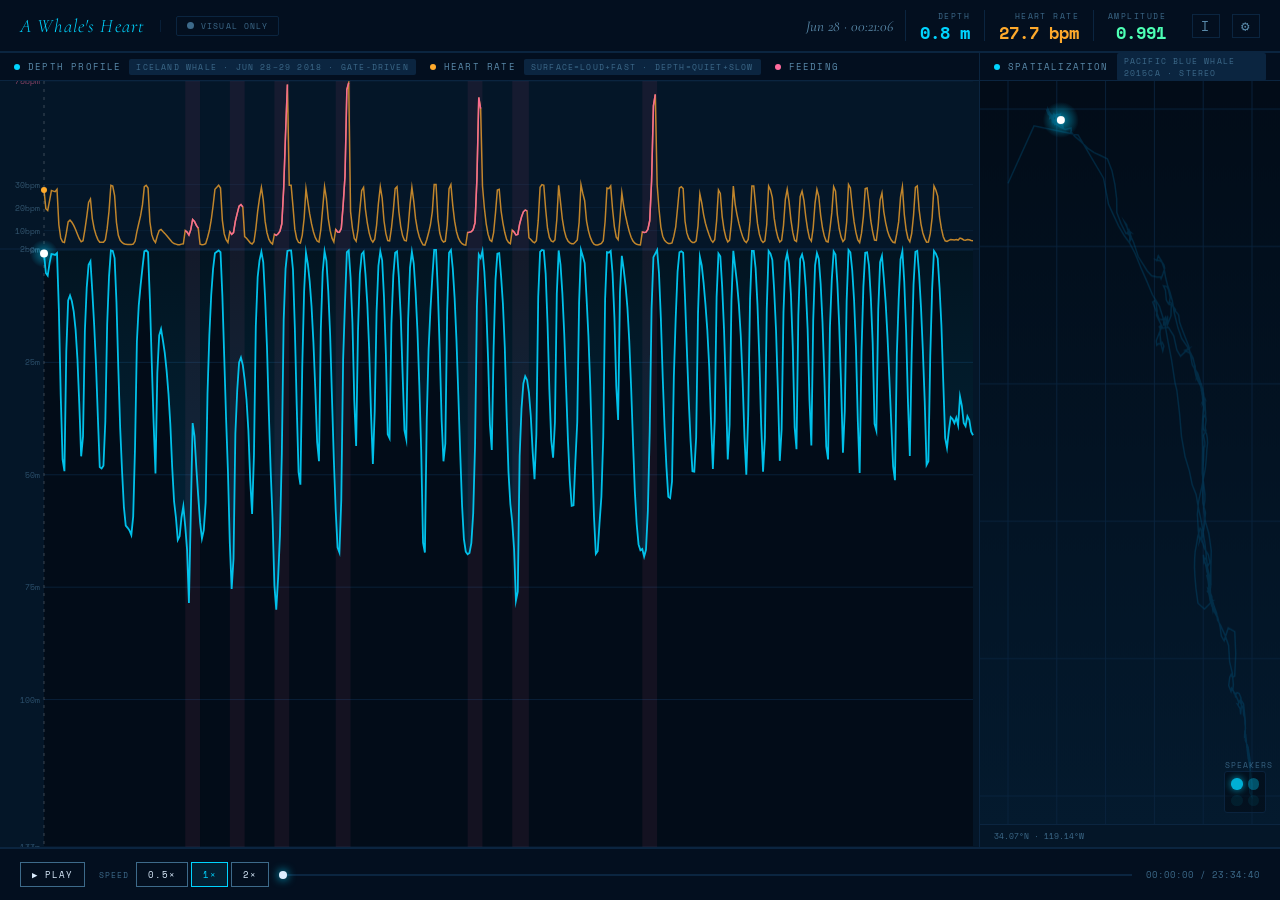
==== commit 524cf53e: "Credit Bryndís Snæbjörnsdóttir and Mark Wilson in the prototype's info panel Their roles and Miguel'" ====
--- a/html/prototype.html
+++ b/html/prototype.html
@@ -344,7 +344,17 @@
   <div class="cfg-section">
     <h3>Credits</h3>
     <p class="info-p">
-      <strong>Data</strong> — Daniel Palacios, Bruce Mate, Tomas Follett;
+      <strong>A Whale's Heart</strong> — Bryndís Snæbjörnsdóttir and Mark Wilson
+      (concept and proposal, aesthetics, installation, art–science dialogue with
+      the specialists), in collaboration with Miguel Angel Crozzoli (music technology,
+      sonification and interaction design, software, composition).
+    </p>
+    <p class="info-p">
+      <strong>Depth data</strong> — Icelandic whale, from Bryndís Snæbjörnsdóttir
+      and Mark Wilson's project.
+    </p>
+    <p class="info-p">
+      <strong>GPS data</strong> — Daniel Palacios, Bruce Mate, Tomas Follett;
       Marine Mammal Institute, Oregon State University.
     </p>
     <p class="info-p">
